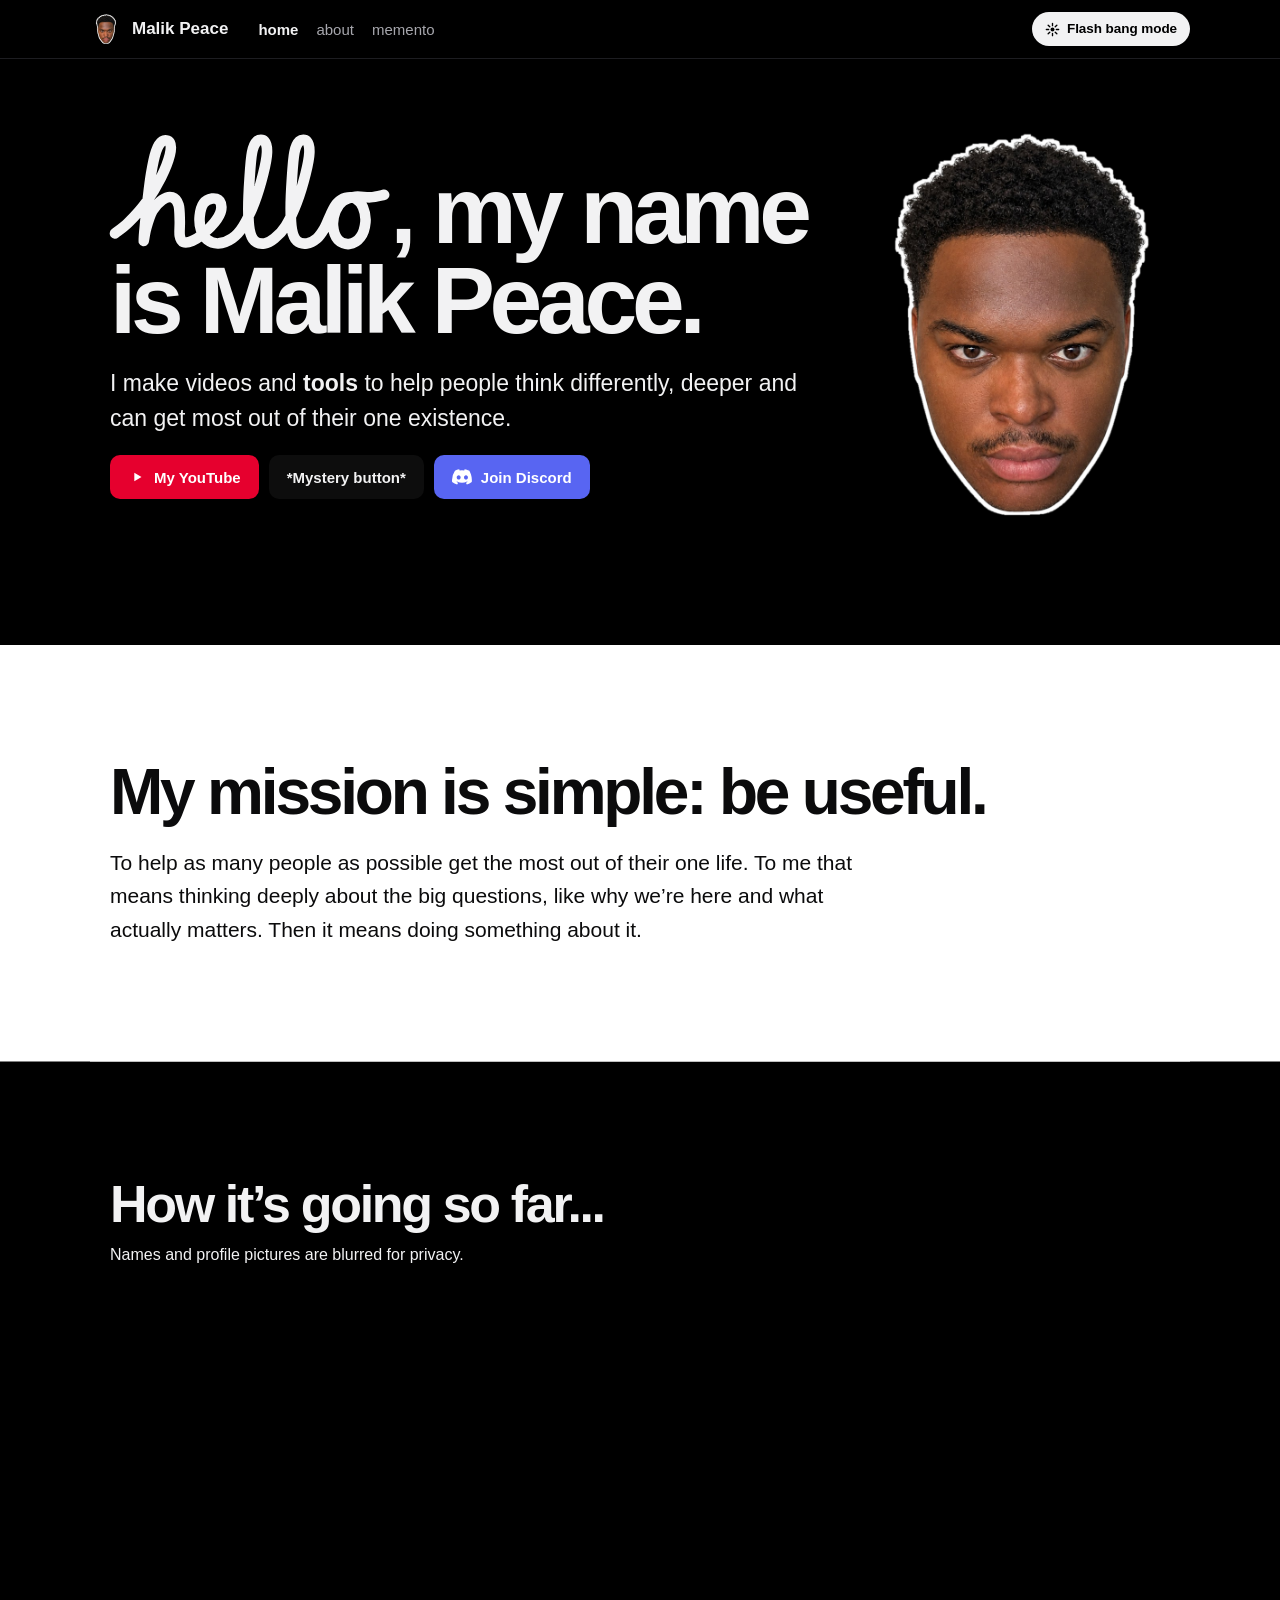
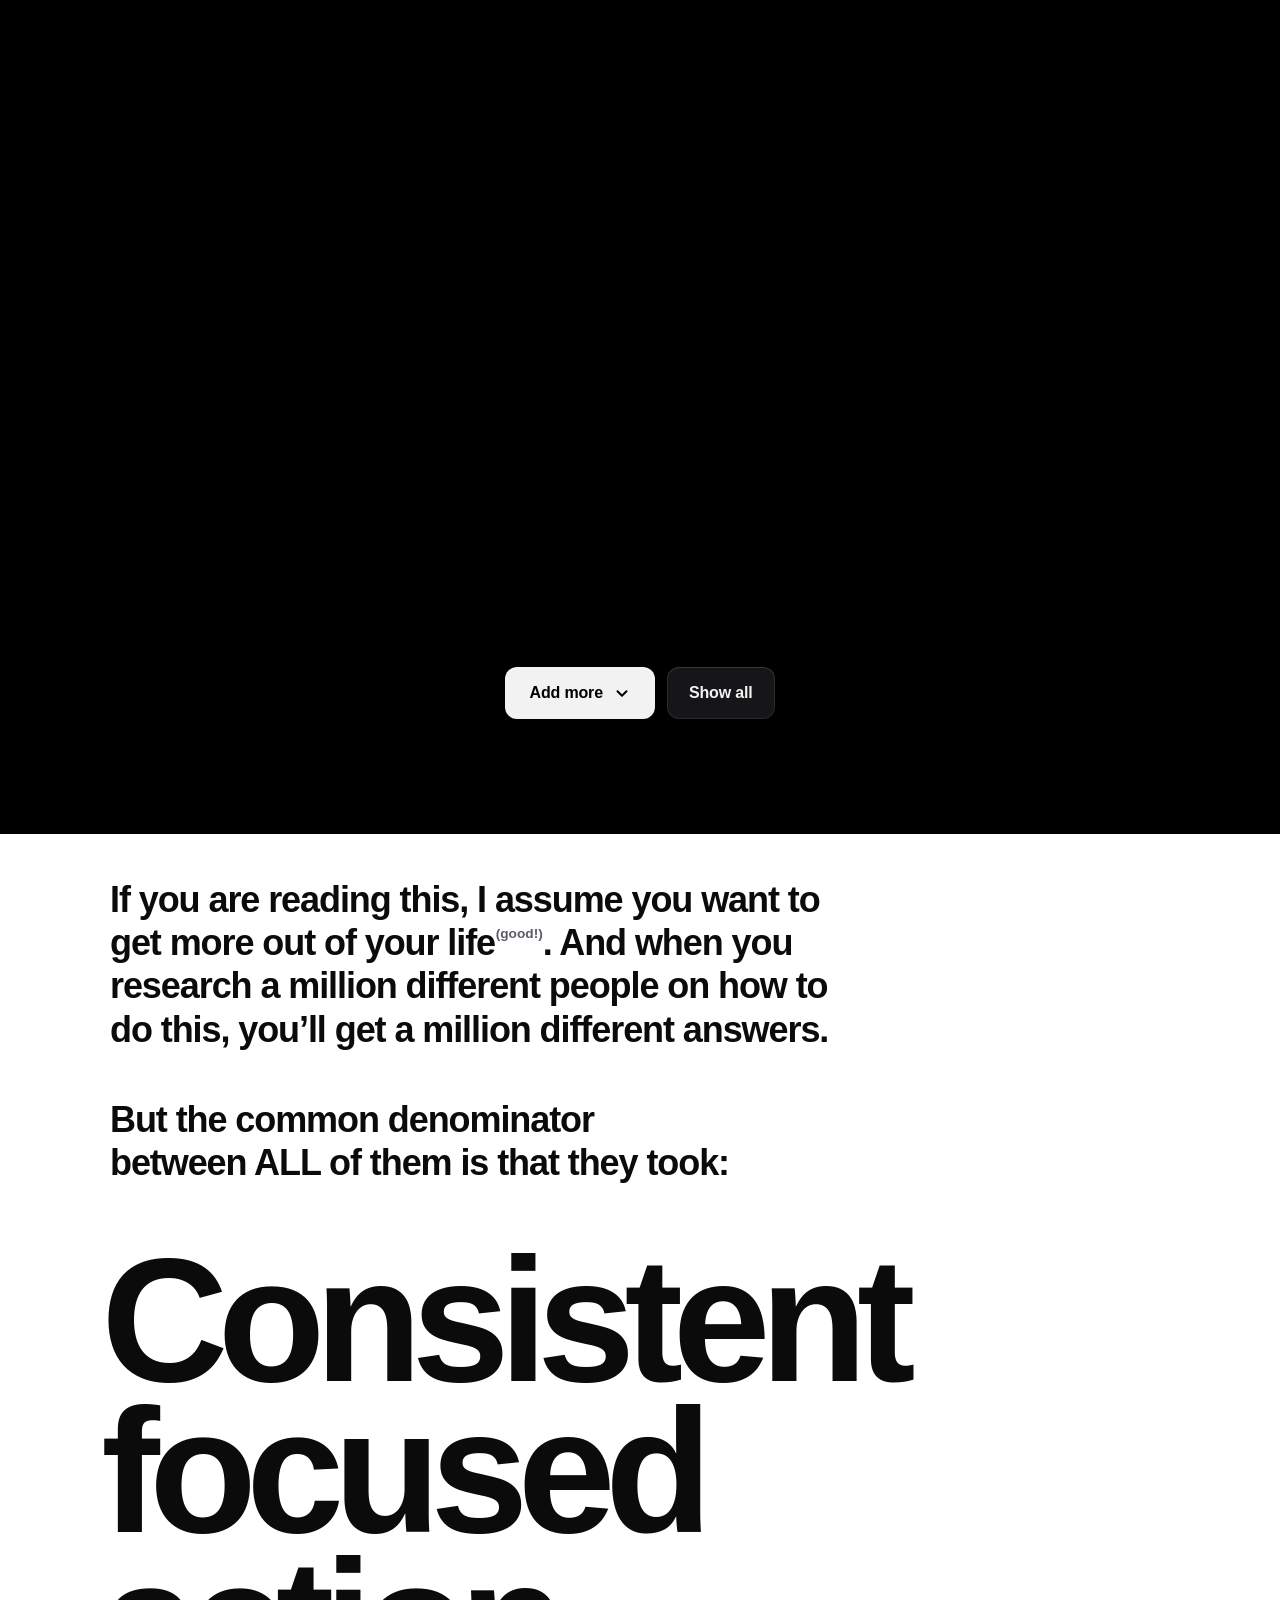
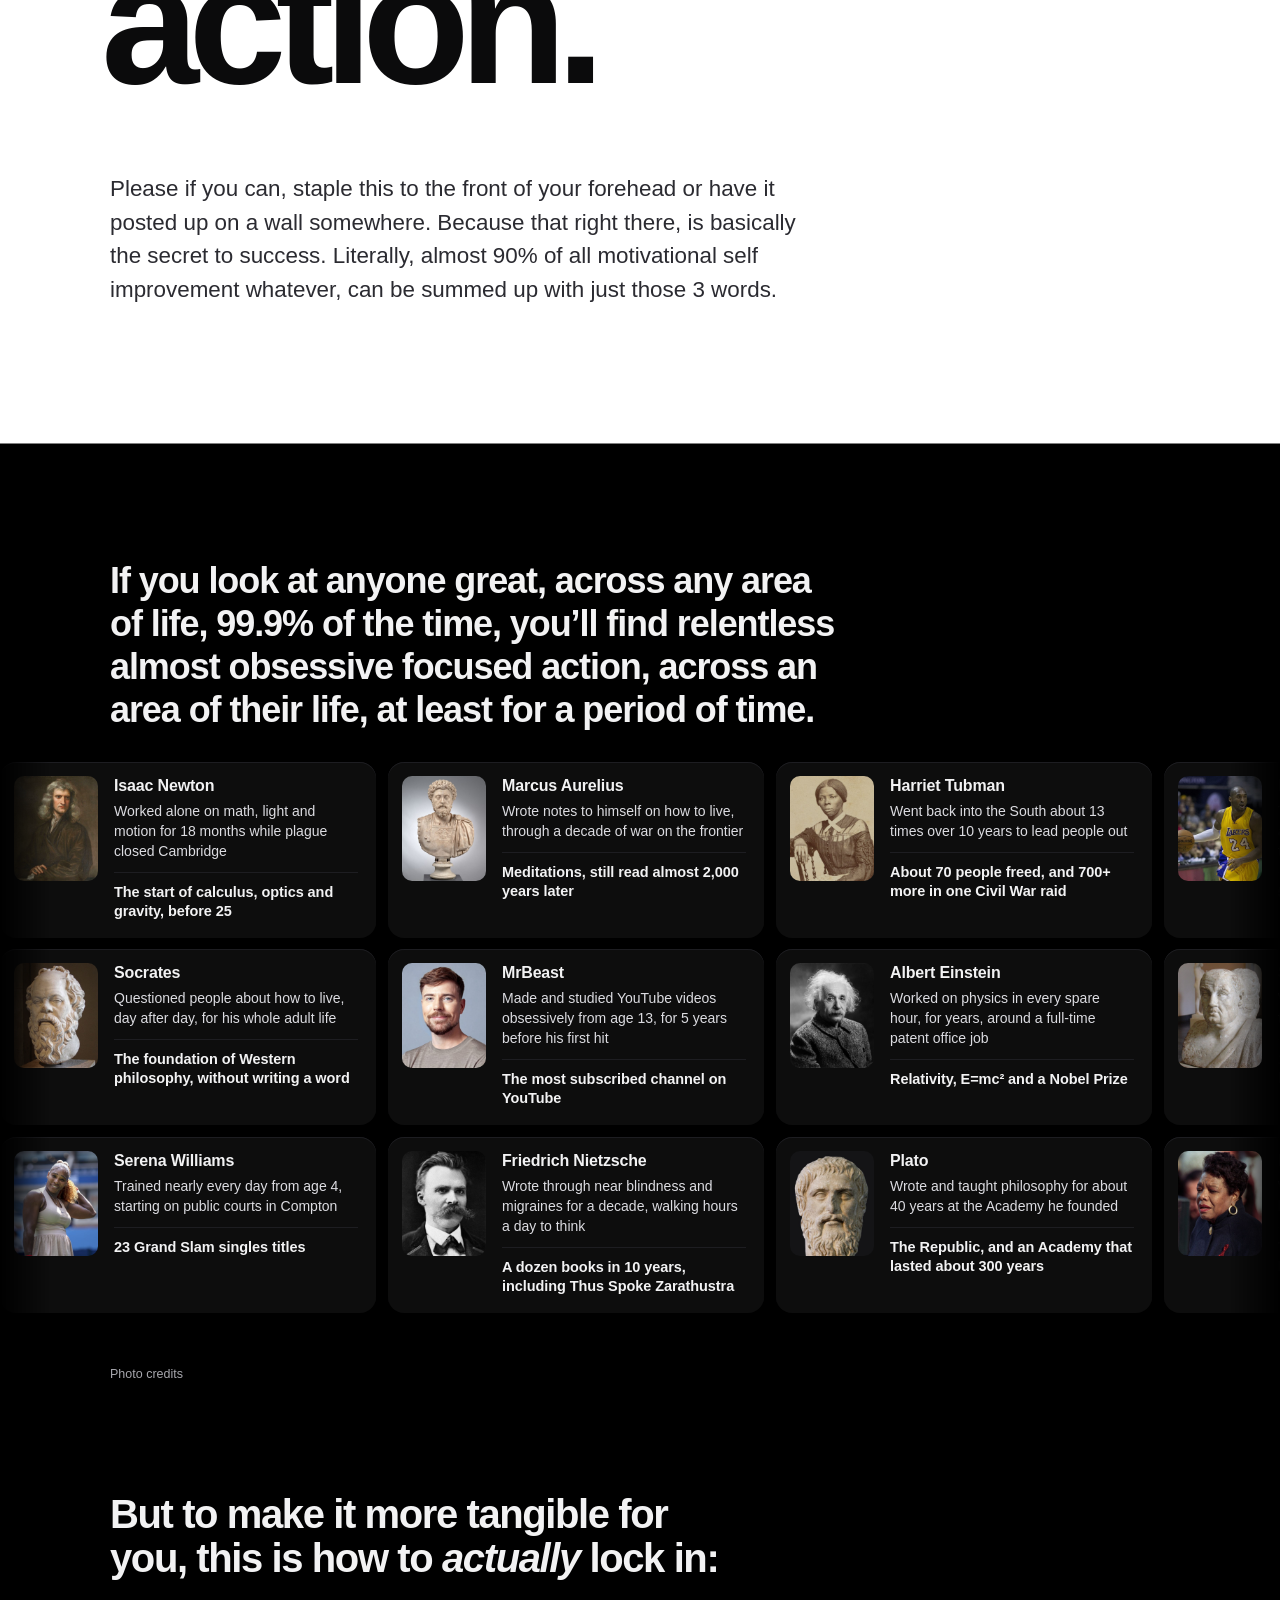
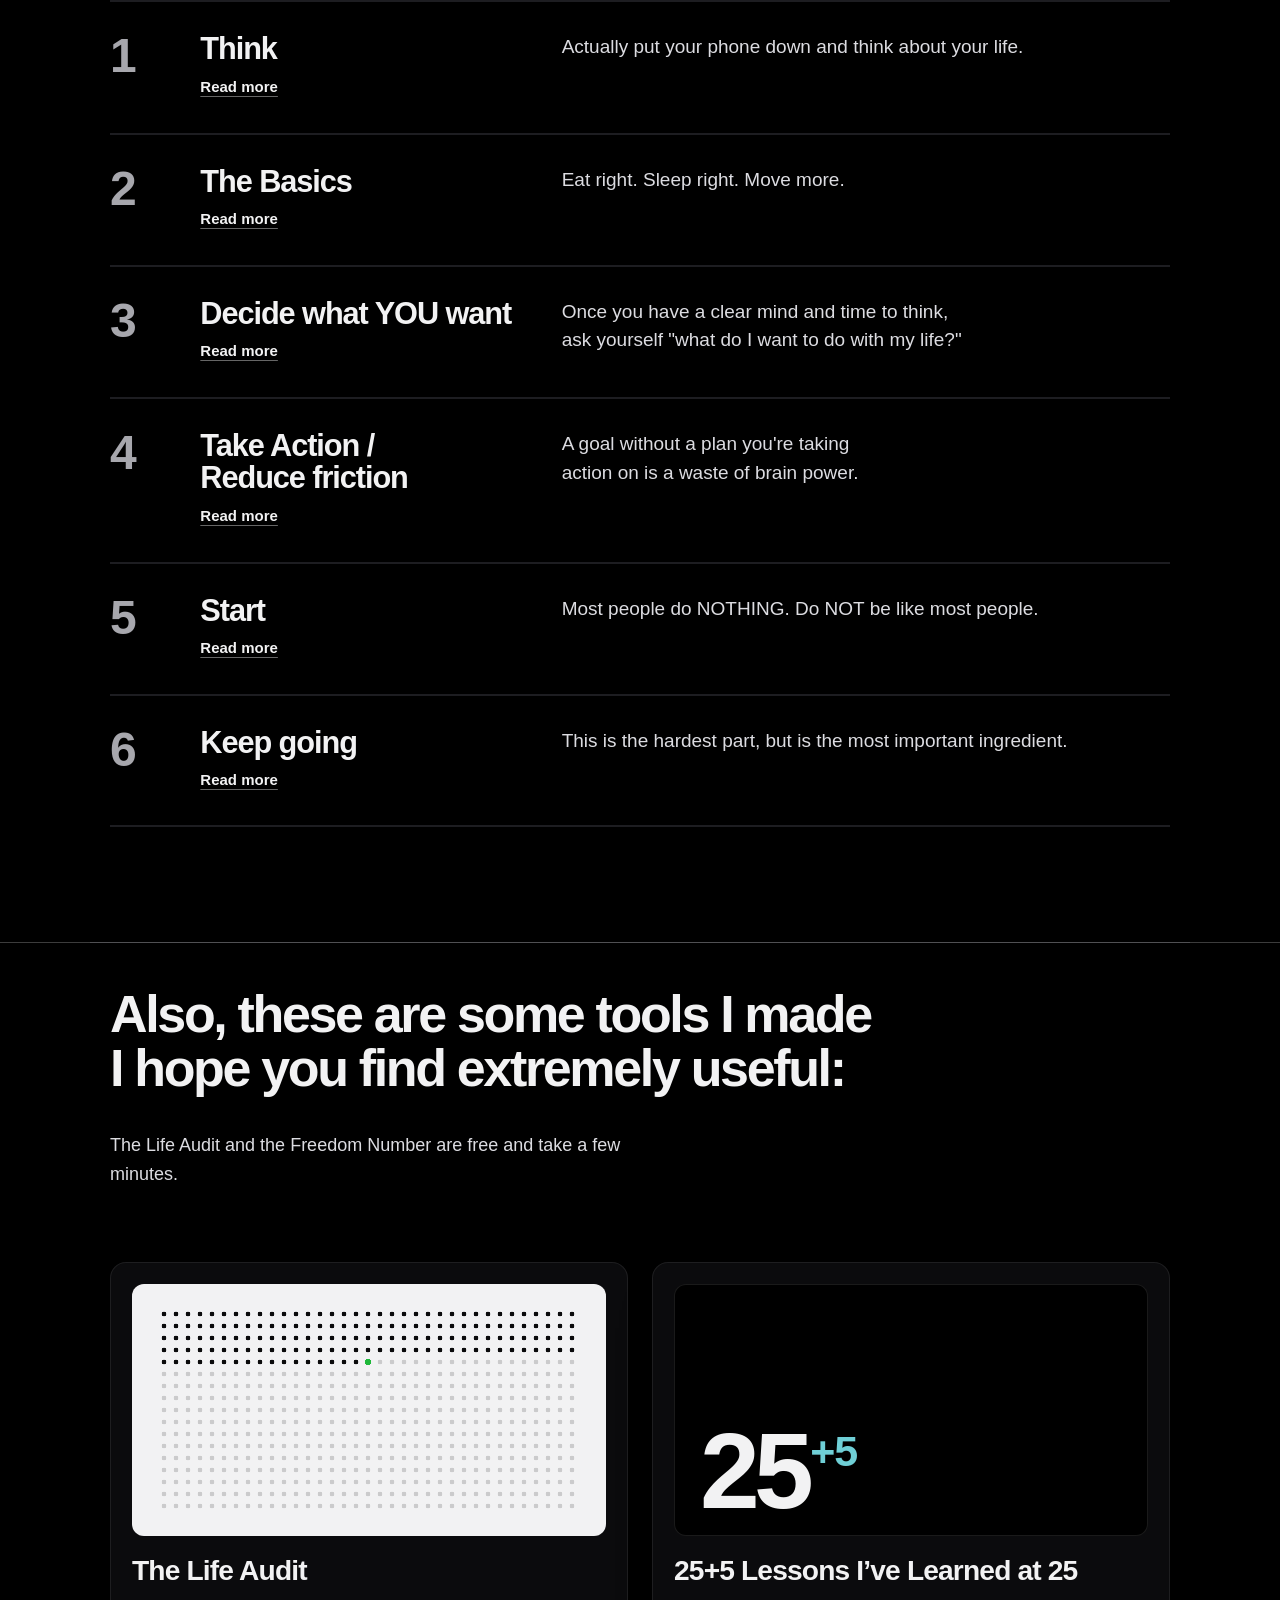
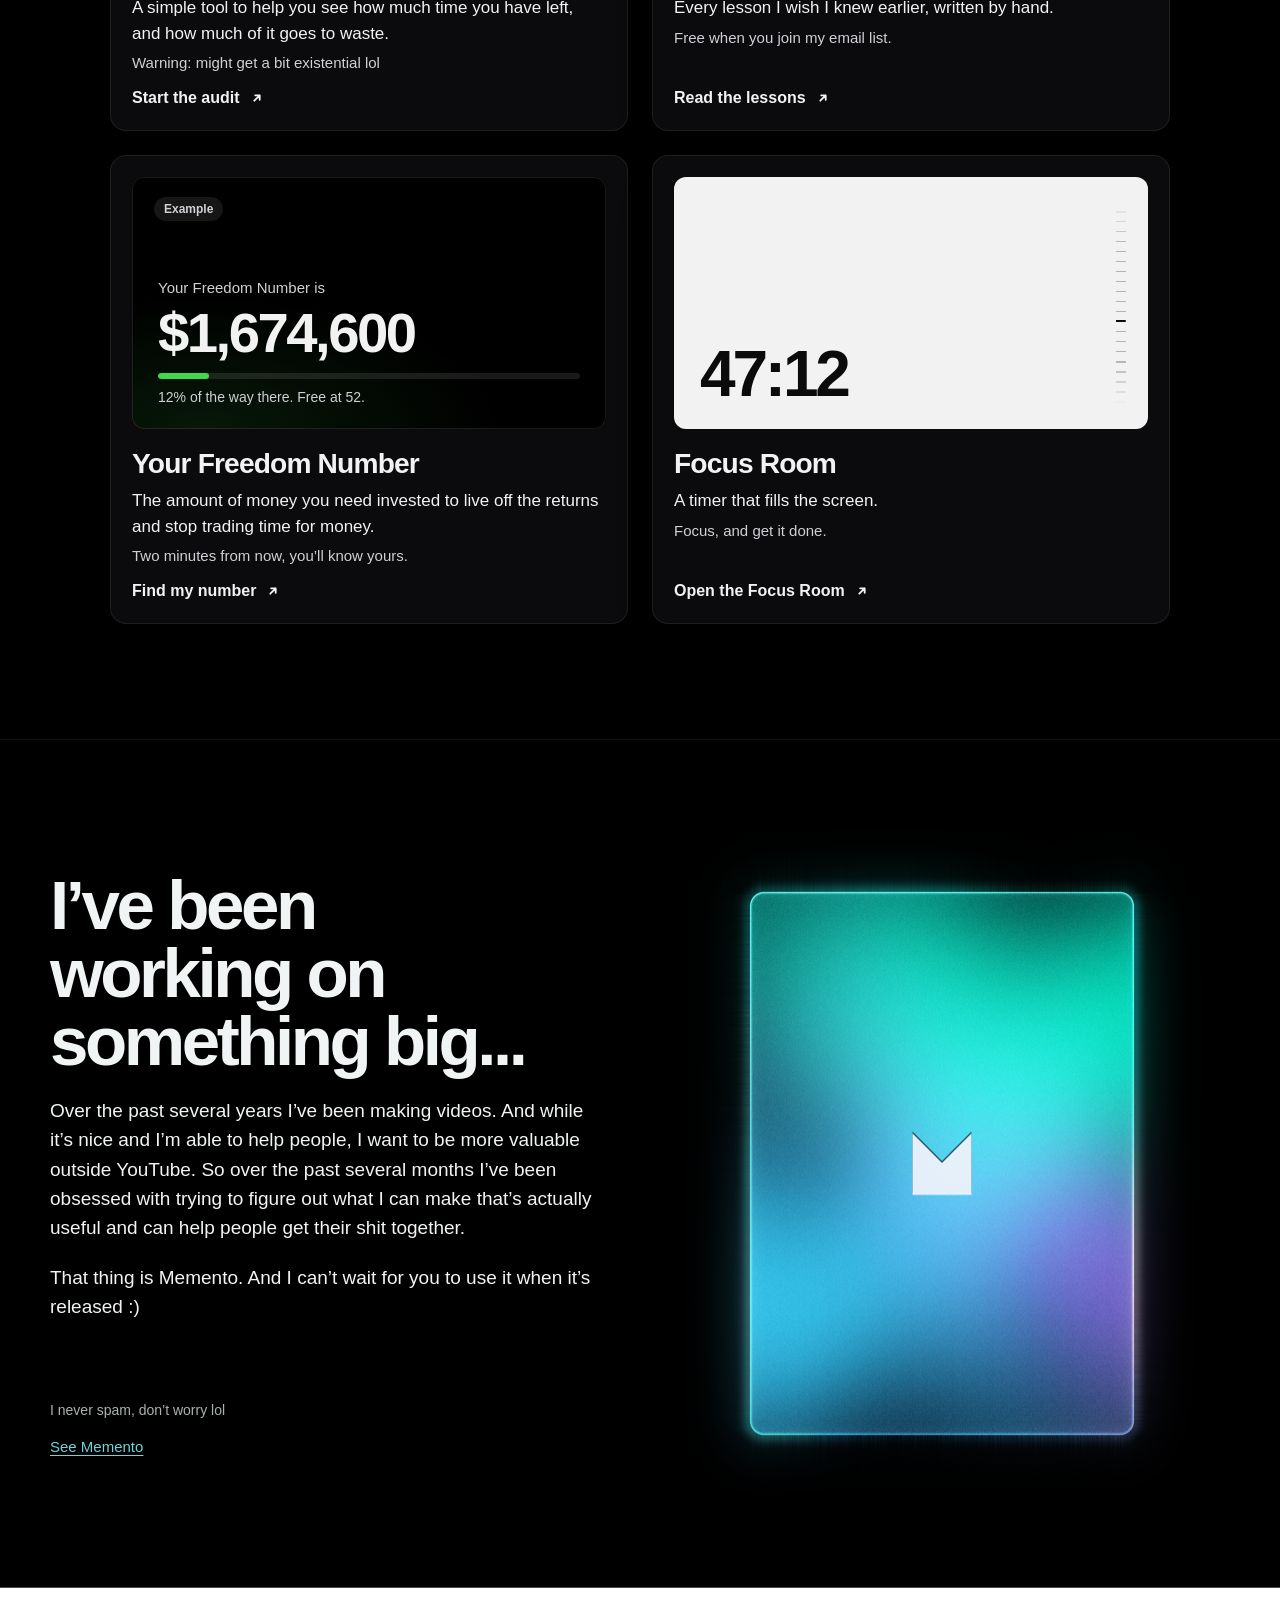
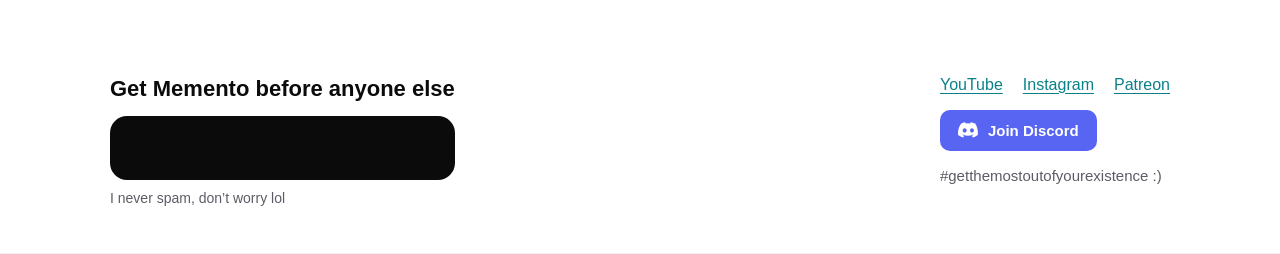
==== index.html @ 2df1d080 "25+5 card: flat black tile, a bigger 25 with the +5 as an exponent Co-Authored-By: Claude Opus 5.5 <" ====
<!doctype html>
<html lang="en" data-theme="dark">
<head>
<meta charset="utf-8">
<meta name="viewport" content="width=device-width, initial-scale=1, viewport-fit=cover">
<title>Malik Peace</title>
<meta name="description" content="I make videos and tools to help people think differently, deeper and can get most out of their one existence.">
<meta property="og:title" content="Malik Peace">
<meta property="og:description" content="I make videos and tools to help people think differently, deeper and can get most out of their one existence.">
<meta property="og:type" content="website">
<meta property="og:url" content="https://malikpeace.com/">
<meta property="og:image" content="https://malikpeace.com/assets/og.png">
<meta name="twitter:card" content="summary_large_image">
<meta name="theme-color" content="#000000">
<link rel="icon" href="assets/favicon.png" type="image/png">
<link rel="apple-touch-icon" href="assets/apple-touch-icon.png">
<script>try { if (localStorage.getItem('mp-theme') === 'light') document.documentElement.setAttribute('data-theme', 'light'); } catch (e) {}</script>
<link rel="preconnect" href="https://fonts.googleapis.com">
<link rel="stylesheet" href="https://fonts.googleapis.com/css2?family=Roboto:wght@400;500;700&display=swap">
<link rel="stylesheet" href="assets/site.css?v=27">
</head>
<body class="s1 s5 s7 page-home">
<div id="app"><header class="s1-top"><div class="bar"><a class="name" href="./"><img src="assets/face-sq-ol.png" alt="">Malik Peace</a><nav aria-label="Pages"><a href="./" aria-current="page">home</a><a href="about/">about</a><a href="https://mementoapp.co" target="_blank" rel="noopener">memento</a></nav><div class="mp-acts"><button type="button" class="mp-act fb" data-flashbang aria-pressed="false"><span class="lbl"><span class="lb-l"><svg viewBox="0 0 20 20" aria-hidden="true"><path d="M10 1.8v3.1M10 15.1v3.1M1.8 10h3.1M15.1 10h3.1M4.2 4.2l2.2 2.2M13.6 13.6l2.2 2.2M4.2 15.8l2.2-2.2M13.6 6.4l2.2-2.2" stroke="currentColor" stroke-width="1.8" stroke-linecap="round"/><circle cx="10" cy="10" r="2.6" fill="currentColor"/></svg>Flash bang mode</span><span class="lb-d"><svg viewBox="0 0 20 20" aria-hidden="true"><path d="M10 1.8v3.1M10 15.1v3.1M1.8 10h3.1M15.1 10h3.1M4.2 4.2l2.2 2.2M13.6 13.6l2.2 2.2M4.2 15.8l2.2-2.2M13.6 6.4l2.2-2.2" stroke="currentColor" stroke-width="1.8" stroke-linecap="round"/><circle cx="10" cy="10" r="2.6" fill="currentColor"/></svg>Dark mode</span></span></button></div></div></header><main><section class="wide s7-me"><div class="tx"><h1><span class="l hi-line"><button type="button" class="hi">Hello</button>, my</span> <span class="l" data-lc="">name is</span> <span class="l">Malik Peace.</span></h1><p class="lede">I make videos and <a href="https://mementoapp.co" target="_blank" rel="noopener">tools</a> to help people think differently, deeper and can get most out of their one existence.</p><div class="btns"><a class="btn yt" href="https://www.youtube.com/@malikpeace_" target="_blank" rel="noopener"><svg viewBox="0 0 20 20" aria-hidden="true"><path d="M7 5.2v9.6L15 10z" fill="currentColor"></path></svg>My YouTube</a><a class="btn ghost" href="https://mementoapp.co" target="_blank" rel="noopener"><span data-lc="">*Mystery button*</span></a><a class="btn dc" href="https://discord.gg/UNbPAUc3y4" target="_blank" rel="noopener"><svg viewBox="0 0 71 55" aria-hidden="true"><path fill="currentColor" d="M60.1 4.9A58.5 58.5 0 0 0 45.4.2a.2.2 0 0 0-.2.1 40.8 40.8 0 0 0-1.8 3.7 54 54 0 0 0-16.2 0A37.4 37.4 0 0 0 25.4.3a.2.2 0 0 0-.2-.1A58.4 58.4 0 0 0 10.5 5 59.5 59.5 0 0 0 .4 44.8a.3.3 0 0 0 .1.2 58.7 58.7 0 0 0 17.7 9 .2.2 0 0 0 .3-.1 42 42 0 0 0 3.6-5.9.2.2 0 0 0-.1-.3 38.7 38.7 0 0 1-5.5-2.6.2.2 0 0 1 0-.4l1.1-.9a.2.2 0 0 1 .2 0 41.9 41.9 0 0 0 35.6 0 .2.2 0 0 1 .2 0l1.1.9a.2.2 0 0 1 0 .4c-1.8 1-3.6 1.9-5.5 2.6a.2.2 0 0 0-.1.3 47.2 47.2 0 0 0 3.6 5.9.2.2 0 0 0 .3.1A58.5 58.5 0 0 0 70.1 45a.3.3 0 0 0 .1-.2c1.6-16.7-2.7-31.2-11.3-44.1zM23.7 36.7c-3.8 0-7-3.5-7-7.8s3.1-7.8 7-7.8 7.1 3.5 7 7.8c0 4.3-3.1 7.8-7 7.8zm25.9 0c-3.9 0-7-3.5-7-7.8s3-7.8 7-7.8 7 3.5 7 7.8-3.1 7.8-7 7.8z"></path></svg><span data-lc="">Join Discord</span></a></div></div><figure class="ph"><img src="assets/face-cut-ol.png" alt="Malik Peace"></figure></section><section class="wide s7-mission"><h2>My mission is simple: be useful.</h2><p>To help as many people as possible get the most out of their one life. To me that means thinking deeply about the big questions, like why we’re here and what actually matters. Then it means doing something about it.</p></section><section class="wide sec ysec"><div class="ytw-head"><h2>How it’s going so far...</h2><p>Names and profile pictures are blurred for privacy.</p></div><div class="ymarq" id="ymarq7" aria-label="Real YouTube comments"></div><div class="ybtns"><button type="button" class="ytbtn" id="ytallbtn" aria-expanded="false"><span class="lbl">Add more</span><svg class="chev" viewBox="0 0 20 20" aria-hidden="true"><path d="M5 8l5 5 5-5"></path></svg></button><button type="button" class="ytbtn" id="ywallbtn">Show all</button></div><div class="ywall" id="ywall" hidden=""></div></section><section class="wide sec s7-val" id="s7-value"><p class="bridge">If you are reading this, I assume you want to get more out of your life<sup class="good" data-lc="">(good!)</sup>. And when you research a million different people on how to do this, you’ll get a million different answers.</p><p class="bridge bridge2">But the common denominator between ALL of them is that they took:</p><p class="stmt" data-lc=""><span data-lc="">Consistent</span><span data-lc="">focused</span><span data-lc="">action.</span></p><p class="intro">Please if you can, staple this to the front of your forehead or have it posted up on a wall somewhere. Because that right there, is basically the secret to success. Literally, almost 90% of all motivational self improvement whatever, can be summed up with just those 3 words.</p><div class="steps7"><section class="great7" aria-label="Examples"><p class="great-h">If you look at anyone great, across any area of life, 99.9% of the time, you’ll find relentless almost obsessive focused action, across an area of their life, at least for a period of time.</p><div class="great-row" id="greatRow" aria-label="People"><ul class="row" style="--dur:153s"><li class="gp"><span class="gp-ph"><img src="assets/people/isaac-newton.jpg" alt="Isaac Newton" loading="lazy" width="480" height="600"></span><b class="gp-n">Isaac Newton</b><span class="gp-did">Worked alone on math, light and motion for 18 months while plague closed Cambridge</span><span class="gp-got">The start of calculus, optics and gravity, before 25</span></li><li class="gp"><span class="gp-ph"><img src="assets/people/marcus-aurelius.jpg" alt="Marcus Aurelius" loading="lazy" width="480" height="600"></span><b class="gp-n">Marcus Aurelius</b><span class="gp-did">Wrote notes to himself on how to live, through a decade of war on the frontier</span><span class="gp-got">Meditations, still read almost 2,000 years later</span></li><li class="gp"><span class="gp-ph"><img src="assets/people/harriet-tubman.jpg" alt="Harriet Tubman" loading="lazy" width="480" height="600"></span><b class="gp-n">Harriet Tubman</b><span class="gp-did">Went back into the South about 13 times over 10 years to lead people out</span><span class="gp-got">About 70 people freed, and 700+ more in one Civil War raid</span></li><li class="gp"><span class="gp-ph"><img src="assets/people/kobe-bryant.jpg" alt="Kobe Bryant" loading="lazy" width="480" height="600"></span><b class="gp-n">Kobe Bryant</b><span class="gp-did">Trained before sunrise, often from 4 a.m., through 20 seasons with one team</span><span class="gp-got">5 NBA titles and 18 All-Star games</span></li><li class="gp"><span class="gp-ph"><img src="assets/people/steve-jobs.jpg" alt="Steve Jobs" loading="lazy" width="480" height="600"></span><b class="gp-n">Steve Jobs</b><span class="gp-did">Obsessed over every detail of his products for 30+ years, even after Apple pushed him out</span><span class="gp-got">The Mac, the iPod, the iPhone and Pixar</span></li><li class="gp"><span class="gp-ph"><img src="assets/people/epictetus.jpg" alt="Epictetus" loading="lazy" width="480" height="600"></span><b class="gp-n">Epictetus</b><span class="gp-did">Born into slavery, then taught Stoic philosophy for decades at his own school</span><span class="gp-got">The Enchiridion, still read 1,900 years later</span></li><li class="gp"><span class="gp-ph"><img src="assets/people/lebron-james.jpg" alt="LeBron James" loading="lazy" width="480" height="600"></span><b class="gp-n">LeBron James</b><span class="gp-did">Trained and played at the top of the NBA, every season, for over 20 years</span><span class="gp-got">4 titles and the most points in NBA history</span></li><li class="gp"><span class="gp-ph"><img src="assets/people/aristotle.jpg" alt="Aristotle" loading="lazy" width="480" height="600"></span><b class="gp-n">Aristotle</b><span class="gp-did">Studied under Plato for 20 years from age 17, then taught for decades</span><span class="gp-got">The foundations of logic, biology and ethics</span></li><li class="gp"><span class="gp-ph"><img src="assets/people/david-goggins.jpg" alt="David Goggins" loading="lazy" width="480" height="600"></span><b class="gp-n">David Goggins</b><span class="gp-did">Trained for hours a day and lost 100+ pounds in under 3 months</span><span class="gp-got">Navy SEAL, ultramarathoner and pull-up record holder</span></li><li class="gp"><span class="gp-ph"><img src="assets/people/muhammad-ali.jpg" alt="Muhammad Ali" loading="lazy" width="480" height="600"></span><b class="gp-n">Muhammad Ali</b><span class="gp-did">Stood by his beliefs through 3+ years banned from boxing, then fought his way back</span><span class="gp-got">Heavyweight champion of the world, three times</span></li><li class="gp"><span class="gp-ph"><img src="assets/people/diogenes.jpg" alt="Diogenes" loading="lazy" width="480" height="600"></span><b class="gp-n">Diogenes</b><span class="gp-did">Lived his philosophy every day with almost nothing, sleeping in a clay jar</span><span class="gp-got">Cynicism, which helped shape Stoicism</span></li><li class="gp"><span class="gp-ph"><img src="assets/people/arthur-schopenhauer.jpg" alt="Arthur Schopenhauer" loading="lazy" width="480" height="600"></span><b class="gp-n">Arthur Schopenhauer</b><span class="gp-did">Kept refining one philosophy for 30+ years while almost nobody read it</span><span class="gp-got">Ideas that shaped Nietzsche, Wagner and Einstein</span></li><li class="gp"><span class="gp-ph"><img src="assets/people/cristiano-ronaldo.jpg" alt="Cristiano Ronaldo" loading="lazy" width="480" height="600"></span><b class="gp-n">Cristiano Ronaldo</b><span class="gp-did">Did extra training after practice, almost every day, for over 20 years</span><span class="gp-got">900+ goals and 5 Ballon d'Or awards</span></li><li class="gp"><span class="gp-ph"><img src="assets/people/galileo-galilei.jpg" alt="Galileo Galilei" loading="lazy" width="480" height="600"></span><b class="gp-n">Galileo Galilei</b><span class="gp-did">Built his own telescopes and studied the sky, night after night, for years</span><span class="gp-got">Jupiter's four largest moons, and the start of modern astronomy</span></li><li class="gp"><span class="gp-ph"><img src="assets/people/michel-de-montaigne.jpg" alt="Michel de Montaigne" loading="lazy" width="480" height="600"></span><b class="gp-n">Michel de Montaigne</b><span class="gp-did">Spent 20 years in his tower writing and rewriting one book</span><span class="gp-got">The Essays, which invented the essay</span></li><li class="gp"><span class="gp-ph"><img src="assets/people/william-shakespeare.jpg" alt="William Shakespeare" loading="lazy" width="480" height="600"></span><b class="gp-n">William Shakespeare</b><span class="gp-did">Wrote one or two plays a year for over 20 years</span><span class="gp-got">37 plays and 154 sonnets, still performed 400 years later</span></li><li class="gp"><span class="gp-ph"><img src="assets/people/carl-sagan.jpg" alt="Carl Sagan" loading="lazy" width="480" height="600"></span><b class="gp-n">Carl Sagan</b><span class="gp-did">Explained science to the public for decades, in books, on TV and on stage</span><span class="gp-got">Cosmos, watched by 500 million+ people</span></li><li class="gp" aria-hidden="true"><span class="gp-ph"><img src="assets/people/isaac-newton.jpg" alt="Isaac Newton" loading="lazy" width="480" height="600"></span><b class="gp-n">Isaac Newton</b><span class="gp-did">Worked alone on math, light and motion for 18 months while plague closed Cambridge</span><span class="gp-got">The start of calculus, optics and gravity, before 25</span></li><li class="gp" aria-hidden="true"><span class="gp-ph"><img src="assets/people/marcus-aurelius.jpg" alt="Marcus Aurelius" loading="lazy" width="480" height="600"></span><b class="gp-n">Marcus Aurelius</b><span class="gp-did">Wrote notes to himself on how to live, through a decade of war on the frontier</span><span class="gp-got">Meditations, still read almost 2,000 years later</span></li><li class="gp" aria-hidden="true"><span class="gp-ph"><img src="assets/people/harriet-tubman.jpg" alt="Harriet Tubman" loading="lazy" width="480" height="600"></span><b class="gp-n">Harriet Tubman</b><span class="gp-did">Went back into the South about 13 times over 10 years to lead people out</span><span class="gp-got">About 70 people freed, and 700+ more in one Civil War raid</span></li><li class="gp" aria-hidden="true"><span class="gp-ph"><img src="assets/people/kobe-bryant.jpg" alt="Kobe Bryant" loading="lazy" width="480" height="600"></span><b class="gp-n">Kobe Bryant</b><span class="gp-did">Trained before sunrise, often from 4 a.m., through 20 seasons with one team</span><span class="gp-got">5 NBA titles and 18 All-Star games</span></li><li class="gp" aria-hidden="true"><span class="gp-ph"><img src="assets/people/steve-jobs.jpg" alt="Steve Jobs" loading="lazy" width="480" height="600"></span><b class="gp-n">Steve Jobs</b><span class="gp-did">Obsessed over every detail of his products for 30+ years, even after Apple pushed him out</span><span class="gp-got">The Mac, the iPod, the iPhone and Pixar</span></li><li class="gp" aria-hidden="true"><span class="gp-ph"><img src="assets/people/epictetus.jpg" alt="Epictetus" loading="lazy" width="480" height="600"></span><b class="gp-n">Epictetus</b><span class="gp-did">Born into slavery, then taught Stoic philosophy for decades at his own school</span><span class="gp-got">The Enchiridion, still read 1,900 years later</span></li><li class="gp" aria-hidden="true"><span class="gp-ph"><img src="assets/people/lebron-james.jpg" alt="LeBron James" loading="lazy" width="480" height="600"></span><b class="gp-n">LeBron James</b><span class="gp-did">Trained and played at the top of the NBA, every season, for over 20 years</span><span class="gp-got">4 titles and the most points in NBA history</span></li><li class="gp" aria-hidden="true"><span class="gp-ph"><img src="assets/people/aristotle.jpg" alt="Aristotle" loading="lazy" width="480" height="600"></span><b class="gp-n">Aristotle</b><span class="gp-did">Studied under Plato for 20 years from age 17, then taught for decades</span><span class="gp-got">The foundations of logic, biology and ethics</span></li><li class="gp" aria-hidden="true"><span class="gp-ph"><img src="assets/people/david-goggins.jpg" alt="David Goggins" loading="lazy" width="480" height="600"></span><b class="gp-n">David Goggins</b><span class="gp-did">Trained for hours a day and lost 100+ pounds in under 3 months</span><span class="gp-got">Navy SEAL, ultramarathoner and pull-up record holder</span></li><li class="gp" aria-hidden="true"><span class="gp-ph"><img src="assets/people/muhammad-ali.jpg" alt="Muhammad Ali" loading="lazy" width="480" height="600"></span><b class="gp-n">Muhammad Ali</b><span class="gp-did">Stood by his beliefs through 3+ years banned from boxing, then fought his way back</span><span class="gp-got">Heavyweight champion of the world, three times</span></li><li class="gp" aria-hidden="true"><span class="gp-ph"><img src="assets/people/diogenes.jpg" alt="Diogenes" loading="lazy" width="480" height="600"></span><b class="gp-n">Diogenes</b><span class="gp-did">Lived his philosophy every day with almost nothing, sleeping in a clay jar</span><span class="gp-got">Cynicism, which helped shape Stoicism</span></li><li class="gp" aria-hidden="true"><span class="gp-ph"><img src="assets/people/arthur-schopenhauer.jpg" alt="Arthur Schopenhauer" loading="lazy" width="480" height="600"></span><b class="gp-n">Arthur Schopenhauer</b><span class="gp-did">Kept refining one philosophy for 30+ years while almost nobody read it</span><span class="gp-got">Ideas that shaped Nietzsche, Wagner and Einstein</span></li><li class="gp" aria-hidden="true"><span class="gp-ph"><img src="assets/people/cristiano-ronaldo.jpg" alt="Cristiano Ronaldo" loading="lazy" width="480" height="600"></span><b class="gp-n">Cristiano Ronaldo</b><span class="gp-did">Did extra training after practice, almost every day, for over 20 years</span><span class="gp-got">900+ goals and 5 Ballon d'Or awards</span></li><li class="gp" aria-hidden="true"><span class="gp-ph"><img src="assets/people/galileo-galilei.jpg" alt="Galileo Galilei" loading="lazy" width="480" height="600"></span><b class="gp-n">Galileo Galilei</b><span class="gp-did">Built his own telescopes and studied the sky, night after night, for years</span><span class="gp-got">Jupiter's four largest moons, and the start of modern astronomy</span></li><li class="gp" aria-hidden="true"><span class="gp-ph"><img src="assets/people/michel-de-montaigne.jpg" alt="Michel de Montaigne" loading="lazy" width="480" height="600"></span><b class="gp-n">Michel de Montaigne</b><span class="gp-did">Spent 20 years in his tower writing and rewriting one book</span><span class="gp-got">The Essays, which invented the essay</span></li><li class="gp" aria-hidden="true"><span class="gp-ph"><img src="assets/people/william-shakespeare.jpg" alt="William Shakespeare" loading="lazy" width="480" height="600"></span><b class="gp-n">William Shakespeare</b><span class="gp-did">Wrote one or two plays a year for over 20 years</span><span class="gp-got">37 plays and 154 sonnets, still performed 400 years later</span></li><li class="gp" aria-hidden="true"><span class="gp-ph"><img src="assets/people/carl-sagan.jpg" alt="Carl Sagan" loading="lazy" width="480" height="600"></span><b class="gp-n">Carl Sagan</b><span class="gp-did">Explained science to the public for decades, in books, on TV and on stage</span><span class="gp-got">Cosmos, watched by 500 million+ people</span></li></ul><ul class="row rev" style="--dur:178s"><li class="gp"><span class="gp-ph"><img src="assets/people/socrates.jpg" alt="Socrates" loading="lazy" width="480" height="600"></span><b class="gp-n">Socrates</b><span class="gp-did">Questioned people about how to live, day after day, for his whole adult life</span><span class="gp-got">The foundation of Western philosophy, without writing a word</span></li><li class="gp"><span class="gp-ph"><img src="assets/people/mrbeast.jpg" alt="MrBeast" loading="lazy" width="480" height="600"></span><b class="gp-n">MrBeast</b><span class="gp-did">Made and studied YouTube videos obsessively from age 13, for 5 years before his first hit</span><span class="gp-got">The most subscribed channel on YouTube</span></li><li class="gp"><span class="gp-ph"><img src="assets/people/albert-einstein.jpg" alt="Albert Einstein" loading="lazy" width="480" height="600"></span><b class="gp-n">Albert Einstein</b><span class="gp-did">Worked on physics in every spare hour, for years, around a full-time patent office job</span><span class="gp-got">Relativity, E=mc² and a Nobel Prize</span></li><li class="gp"><span class="gp-ph"><img src="assets/people/seneca-the-younger.jpg" alt="Seneca" loading="lazy" width="480" height="600"></span><b class="gp-n">Seneca</b><span class="gp-did">Wrote letter after letter on how to live, through the last years of his life</span><span class="gp-got">124 letters still read 2,000 years later</span></li><li class="gp"><span class="gp-ph"><img src="assets/people/albert-camus.jpg" alt="Albert Camus" loading="lazy" width="480" height="600"></span><b class="gp-n">Albert Camus</b><span class="gp-did">Wrote nearly every day through tuberculosis and a world war</span><span class="gp-got">The Stranger, The Plague and a Nobel Prize at 44</span></li><li class="gp"><span class="gp-ph"><img src="assets/people/leonardo-da-vinci.jpg" alt="Leonardo da Vinci" loading="lazy" width="480" height="600"></span><b class="gp-n">Leonardo da Vinci</b><span class="gp-did">Reworked one portrait for over 10 years, while filling thousands of notebook pages</span><span class="gp-got">The Mona Lisa, the most famous painting in the world</span></li><li class="gp"><span class="gp-ph"><img src="assets/people/viktor-frankl.jpg" alt="Viktor Frankl" loading="lazy" width="480" height="600"></span><b class="gp-n">Viktor Frankl</b><span class="gp-did">Kept rebuilding his life's work on scraps of paper, through 3 years in Nazi camps</span><span class="gp-got">Man's Search for Meaning, read by millions</span></li><li class="gp"><span class="gp-ph"><img src="assets/people/charles-darwin.jpg" alt="Charles Darwin" loading="lazy" width="480" height="600"></span><b class="gp-n">Charles Darwin</b><span class="gp-did">Studied nature for 20+ years before publishing, 8 of them on barnacles alone</span><span class="gp-got">On the Origin of Species, and the theory of evolution</span></li><li class="gp"><span class="gp-ph"><img src="assets/people/j-k-rowling.jpg" alt="J.K. Rowling" loading="lazy" width="480" height="600"></span><b class="gp-n">J.K. Rowling</b><span class="gp-did">Wrote the first Harry Potter for about 5 years, then took 12 rejections</span><span class="gp-got">500 million+ Harry Potter books sold</span></li><li class="gp"><span class="gp-ph"><img src="assets/people/simone-de-beauvoir.jpg" alt="Simone de Beauvoir" loading="lazy" width="480" height="600"></span><b class="gp-n">Simone de Beauvoir</b><span class="gp-did">Wrote almost every day, mornings and afternoons, for decades</span><span class="gp-got">The Second Sex, which reshaped feminism</span></li><li class="gp"><span class="gp-ph"><img src="assets/people/jeff-bezos.jpg" alt="Jeff Bezos" loading="lazy" width="480" height="600"></span><b class="gp-n">Jeff Bezos</b><span class="gp-did">Put almost everything back into Amazon for 9 years before its first full year of profit</span><span class="gp-got">One of the biggest companies on Earth</span></li><li class="gp"><span class="gp-ph"><img src="assets/people/christopher-nolan.jpg" alt="Christopher Nolan" loading="lazy" width="480" height="600"></span><b class="gp-n">Christopher Nolan</b><span class="gp-did">Shot his first film on weekends for a year on £3,000, then kept making films for 25 years</span><span class="gp-got">Inception, Interstellar, Oppenheimer and an Oscar</span></li><li class="gp"><span class="gp-ph"><img src="assets/people/baruch-spinoza.jpg" alt="Baruch Spinoza" loading="lazy" width="480" height="600"></span><b class="gp-n">Baruch Spinoza</b><span class="gp-did">Wrote one book for 14 years, while grinding lenses to pay his way</span><span class="gp-got">The Ethics, still studied 350 years later</span></li><li class="gp"><span class="gp-ph"><img src="assets/people/fyodor-dostoevsky.jpg" alt="Fyodor Dostoevsky" loading="lazy" width="480" height="600"></span><b class="gp-n">Fyodor Dostoevsky</b><span class="gp-did">Kept writing for 30+ years, through debt, deadlines and 4 years in a Siberian prison camp</span><span class="gp-got">Crime and Punishment and The Brothers Karamazov</span></li><li class="gp"><span class="gp-ph"><img src="assets/people/abraham-lincoln.jpg" alt="Abraham Lincoln" loading="lazy" width="480" height="600"></span><b class="gp-n">Abraham Lincoln</b><span class="gp-did">Kept running for office for 28 years, through two lost Senate races</span><span class="gp-got">President, the Union saved and slavery ended</span></li><li class="gp"><span class="gp-ph"><img src="assets/people/nelson-mandela.jpg" alt="Nelson Mandela" loading="lazy" width="480" height="600"></span><b class="gp-n">Nelson Mandela</b><span class="gp-did">Never gave up the fight against apartheid, through 27 years in prison</span><span class="gp-got">The end of apartheid, and South Africa's first Black president</span></li><li class="gp"><span class="gp-ph"><img src="assets/people/neil-armstrong.jpg" alt="Neil Armstrong" loading="lazy" width="480" height="600"></span><b class="gp-n">Neil Armstrong</b><span class="gp-did">Flew experimental planes and spacecraft for 14 years, 200+ kinds of aircraft</span><span class="gp-got">The first steps on the Moon, in 1969</span></li><li class="gp" aria-hidden="true"><span class="gp-ph"><img src="assets/people/socrates.jpg" alt="Socrates" loading="lazy" width="480" height="600"></span><b class="gp-n">Socrates</b><span class="gp-did">Questioned people about how to live, day after day, for his whole adult life</span><span class="gp-got">The foundation of Western philosophy, without writing a word</span></li><li class="gp" aria-hidden="true"><span class="gp-ph"><img src="assets/people/mrbeast.jpg" alt="MrBeast" loading="lazy" width="480" height="600"></span><b class="gp-n">MrBeast</b><span class="gp-did">Made and studied YouTube videos obsessively from age 13, for 5 years before his first hit</span><span class="gp-got">The most subscribed channel on YouTube</span></li><li class="gp" aria-hidden="true"><span class="gp-ph"><img src="assets/people/albert-einstein.jpg" alt="Albert Einstein" loading="lazy" width="480" height="600"></span><b class="gp-n">Albert Einstein</b><span class="gp-did">Worked on physics in every spare hour, for years, around a full-time patent office job</span><span class="gp-got">Relativity, E=mc² and a Nobel Prize</span></li><li class="gp" aria-hidden="true"><span class="gp-ph"><img src="assets/people/seneca-the-younger.jpg" alt="Seneca" loading="lazy" width="480" height="600"></span><b class="gp-n">Seneca</b><span class="gp-did">Wrote letter after letter on how to live, through the last years of his life</span><span class="gp-got">124 letters still read 2,000 years later</span></li><li class="gp" aria-hidden="true"><span class="gp-ph"><img src="assets/people/albert-camus.jpg" alt="Albert Camus" loading="lazy" width="480" height="600"></span><b class="gp-n">Albert Camus</b><span class="gp-did">Wrote nearly every day through tuberculosis and a world war</span><span class="gp-got">The Stranger, The Plague and a Nobel Prize at 44</span></li><li class="gp" aria-hidden="true"><span class="gp-ph"><img src="assets/people/leonardo-da-vinci.jpg" alt="Leonardo da Vinci" loading="lazy" width="480" height="600"></span><b class="gp-n">Leonardo da Vinci</b><span class="gp-did">Reworked one portrait for over 10 years, while filling thousands of notebook pages</span><span class="gp-got">The Mona Lisa, the most famous painting in the world</span></li><li class="gp" aria-hidden="true"><span class="gp-ph"><img src="assets/people/viktor-frankl.jpg" alt="Viktor Frankl" loading="lazy" width="480" height="600"></span><b class="gp-n">Viktor Frankl</b><span class="gp-did">Kept rebuilding his life's work on scraps of paper, through 3 years in Nazi camps</span><span class="gp-got">Man's Search for Meaning, read by millions</span></li><li class="gp" aria-hidden="true"><span class="gp-ph"><img src="assets/people/charles-darwin.jpg" alt="Charles Darwin" loading="lazy" width="480" height="600"></span><b class="gp-n">Charles Darwin</b><span class="gp-did">Studied nature for 20+ years before publishing, 8 of them on barnacles alone</span><span class="gp-got">On the Origin of Species, and the theory of evolution</span></li><li class="gp" aria-hidden="true"><span class="gp-ph"><img src="assets/people/j-k-rowling.jpg" alt="J.K. Rowling" loading="lazy" width="480" height="600"></span><b class="gp-n">J.K. Rowling</b><span class="gp-did">Wrote the first Harry Potter for about 5 years, then took 12 rejections</span><span class="gp-got">500 million+ Harry Potter books sold</span></li><li class="gp" aria-hidden="true"><span class="gp-ph"><img src="assets/people/simone-de-beauvoir.jpg" alt="Simone de Beauvoir" loading="lazy" width="480" height="600"></span><b class="gp-n">Simone de Beauvoir</b><span class="gp-did">Wrote almost every day, mornings and afternoons, for decades</span><span class="gp-got">The Second Sex, which reshaped feminism</span></li><li class="gp" aria-hidden="true"><span class="gp-ph"><img src="assets/people/jeff-bezos.jpg" alt="Jeff Bezos" loading="lazy" width="480" height="600"></span><b class="gp-n">Jeff Bezos</b><span class="gp-did">Put almost everything back into Amazon for 9 years before its first full year of profit</span><span class="gp-got">One of the biggest companies on Earth</span></li><li class="gp" aria-hidden="true"><span class="gp-ph"><img src="assets/people/christopher-nolan.jpg" alt="Christopher Nolan" loading="lazy" width="480" height="600"></span><b class="gp-n">Christopher Nolan</b><span class="gp-did">Shot his first film on weekends for a year on £3,000, then kept making films for 25 years</span><span class="gp-got">Inception, Interstellar, Oppenheimer and an Oscar</span></li><li class="gp" aria-hidden="true"><span class="gp-ph"><img src="assets/people/baruch-spinoza.jpg" alt="Baruch Spinoza" loading="lazy" width="480" height="600"></span><b class="gp-n">Baruch Spinoza</b><span class="gp-did">Wrote one book for 14 years, while grinding lenses to pay his way</span><span class="gp-got">The Ethics, still studied 350 years later</span></li><li class="gp" aria-hidden="true"><span class="gp-ph"><img src="assets/people/fyodor-dostoevsky.jpg" alt="Fyodor Dostoevsky" loading="lazy" width="480" height="600"></span><b class="gp-n">Fyodor Dostoevsky</b><span class="gp-did">Kept writing for 30+ years, through debt, deadlines and 4 years in a Siberian prison camp</span><span class="gp-got">Crime and Punishment and The Brothers Karamazov</span></li><li class="gp" aria-hidden="true"><span class="gp-ph"><img src="assets/people/abraham-lincoln.jpg" alt="Abraham Lincoln" loading="lazy" width="480" height="600"></span><b class="gp-n">Abraham Lincoln</b><span class="gp-did">Kept running for office for 28 years, through two lost Senate races</span><span class="gp-got">President, the Union saved and slavery ended</span></li><li class="gp" aria-hidden="true"><span class="gp-ph"><img src="assets/people/nelson-mandela.jpg" alt="Nelson Mandela" loading="lazy" width="480" height="600"></span><b class="gp-n">Nelson Mandela</b><span class="gp-did">Never gave up the fight against apartheid, through 27 years in prison</span><span class="gp-got">The end of apartheid, and South Africa's first Black president</span></li><li class="gp" aria-hidden="true"><span class="gp-ph"><img src="assets/people/neil-armstrong.jpg" alt="Neil Armstrong" loading="lazy" width="480" height="600"></span><b class="gp-n">Neil Armstrong</b><span class="gp-did">Flew experimental planes and spacecraft for 14 years, 200+ kinds of aircraft</span><span class="gp-got">The first steps on the Moon, in 1969</span></li></ul><ul class="row" style="--dur:136s"><li class="gp"><span class="gp-ph"><img src="assets/people/serena-williams.jpg" alt="Serena Williams" loading="lazy" width="480" height="600"></span><b class="gp-n">Serena Williams</b><span class="gp-did">Trained nearly every day from age 4, starting on public courts in Compton</span><span class="gp-got">23 Grand Slam singles titles</span></li><li class="gp"><span class="gp-ph"><img src="assets/people/friedrich-nietzsche.jpg" alt="Friedrich Nietzsche" loading="lazy" width="480" height="600"></span><b class="gp-n">Friedrich Nietzsche</b><span class="gp-did">Wrote through near blindness and migraines for a decade, walking hours a day to think</span><span class="gp-got">A dozen books in 10 years, including Thus Spoke Zarathustra</span></li><li class="gp"><span class="gp-ph"><img src="assets/people/plato.jpg" alt="Plato" loading="lazy" width="480" height="600"></span><b class="gp-n">Plato</b><span class="gp-did">Wrote and taught philosophy for about 40 years at the Academy he founded</span><span class="gp-got">The Republic, and an Academy that lasted about 300 years</span></li><li class="gp"><span class="gp-ph"><img src="assets/people/maya-angelou.jpg" alt="Maya Angelou" loading="lazy" width="480" height="600"></span><b class="gp-n">Maya Angelou</b><span class="gp-did">Wrote every morning for decades, in a hotel room she rented just to write</span><span class="gp-got">7 autobiographies, poetry and the Presidential Medal of Freedom</span></li><li class="gp"><span class="gp-ph"><img src="assets/people/simone-biles.jpg" alt="Simone Biles" loading="lazy" width="480" height="600"></span><b class="gp-n">Simone Biles</b><span class="gp-did">Trained in the gym nearly every day for 20+ years, since age 6</span><span class="gp-got">30 World medals and 11 Olympic medals</span></li><li class="gp"><span class="gp-ph"><img src="assets/people/jean-paul-sartre.jpg" alt="Jean-Paul Sartre" loading="lazy" width="480" height="600"></span><b class="gp-n">Jean-Paul Sartre</b><span class="gp-did">Wrote every morning and every evening, almost every day, for decades</span><span class="gp-got">Being and Nothingness, and a Nobel Prize he turned down</span></li><li class="gp"><span class="gp-ph"><img src="assets/people/marie-curie.jpg" alt="Marie Curie" loading="lazy" width="480" height="600"></span><b class="gp-n">Marie Curie</b><span class="gp-did">Stirred tons of ore by hand in a leaky shed for about 4 years to isolate radium</span><span class="gp-got">Two Nobel Prizes, the first person to win in two sciences</span></li><li class="gp"><span class="gp-ph"><img src="assets/people/soren-kierkegaard.jpg" alt="Søren Kierkegaard" loading="lazy" width="480" height="600"></span><b class="gp-n">Søren Kierkegaard</b><span class="gp-did">Wrote at a furious pace for about 12 years, three major books in 1843 alone</span><span class="gp-got">The foundations of existentialism</span></li><li class="gp"><span class="gp-ph"><img src="assets/people/confucius.jpg" alt="Confucius" loading="lazy" width="480" height="600"></span><b class="gp-n">Confucius</b><span class="gp-did">Taught students how to live and lead for decades, much of it wandering from state to state</span><span class="gp-got">The Analects, and 2,500 years of influence</span></li><li class="gp"><span class="gp-ph"><img src="assets/people/malala-yousafzai.jpg" alt="Malala Yousafzai" loading="lazy" width="480" height="600"></span><b class="gp-n">Malala Yousafzai</b><span class="gp-did">Spoke up for girls' education from age 11, and kept going after being shot at 15</span><span class="gp-got">The youngest Nobel Prize winner, at 17</span></li><li class="gp"><span class="gp-ph"><img src="assets/people/mahatma-gandhi.jpg" alt="Mahatma Gandhi" loading="lazy" width="480" height="600"></span><b class="gp-n">Mahatma Gandhi</b><span class="gp-did">Led nonviolent protest for about 30 years, once walking 240 miles to make salt</span><span class="gp-got">India's independence in 1947</span></li><li class="gp"><span class="gp-ph"><img src="assets/people/gautama-buddha.jpg" alt="The Buddha" loading="lazy" width="480" height="600"></span><b class="gp-n">The Buddha</b><span class="gp-did">Spent 6 years searching for the end of suffering, then taught it for about 45 years</span><span class="gp-got">Buddhism, followed by hundreds of millions today</span></li><li class="gp"><span class="gp-ph"><img src="assets/people/martin-luther-king-jr.jpg" alt="Martin Luther King Jr." loading="lazy" width="480" height="600"></span><b class="gp-n">Martin Luther King Jr.</b><span class="gp-did">Gave 2,500+ speeches and traveled 6 million miles over 11 years</span><span class="gp-got">The Civil Rights Act and the Voting Rights Act</span></li><li class="gp"><span class="gp-ph"><img src="assets/people/elon-musk.jpg" alt="Elon Musk" loading="lazy" width="480" height="600"></span><b class="gp-n">Elon Musk</b><span class="gp-did">Worked 80 to 100 hour weeks for 20+ years on rockets and electric cars</span><span class="gp-got">SpaceX's reusable rockets, and Tesla, the most valuable carmaker</span></li><li class="gp"><span class="gp-ph"><img src="assets/people/arnold-schwarzenegger.jpg" alt="Arnold Schwarzenegger" loading="lazy" width="480" height="600"></span><b class="gp-n">Arnold Schwarzenegger</b><span class="gp-did">Trained 4 to 5 hours a day, six days a week, for over a decade</span><span class="gp-got">7 Mr. Olympia titles, then Hollywood and Governor of California</span></li><li class="gp"><span class="gp-ph"><img src="assets/people/wright-brothers.jpg" alt="Orville Wright" loading="lazy" width="480" height="600"></span><b class="gp-n">Orville Wright</b><span class="gp-did">Built and tested kites, gliders and engines with his brother for 4 years</span><span class="gp-got">The first powered flight, in 1903</span></li><li class="gp" aria-hidden="true"><span class="gp-ph"><img src="assets/people/serena-williams.jpg" alt="Serena Williams" loading="lazy" width="480" height="600"></span><b class="gp-n">Serena Williams</b><span class="gp-did">Trained nearly every day from age 4, starting on public courts in Compton</span><span class="gp-got">23 Grand Slam singles titles</span></li><li class="gp" aria-hidden="true"><span class="gp-ph"><img src="assets/people/friedrich-nietzsche.jpg" alt="Friedrich Nietzsche" loading="lazy" width="480" height="600"></span><b class="gp-n">Friedrich Nietzsche</b><span class="gp-did">Wrote through near blindness and migraines for a decade, walking hours a day to think</span><span class="gp-got">A dozen books in 10 years, including Thus Spoke Zarathustra</span></li><li class="gp" aria-hidden="true"><span class="gp-ph"><img src="assets/people/plato.jpg" alt="Plato" loading="lazy" width="480" height="600"></span><b class="gp-n">Plato</b><span class="gp-did">Wrote and taught philosophy for about 40 years at the Academy he founded</span><span class="gp-got">The Republic, and an Academy that lasted about 300 years</span></li><li class="gp" aria-hidden="true"><span class="gp-ph"><img src="assets/people/maya-angelou.jpg" alt="Maya Angelou" loading="lazy" width="480" height="600"></span><b class="gp-n">Maya Angelou</b><span class="gp-did">Wrote every morning for decades, in a hotel room she rented just to write</span><span class="gp-got">7 autobiographies, poetry and the Presidential Medal of Freedom</span></li><li class="gp" aria-hidden="true"><span class="gp-ph"><img src="assets/people/simone-biles.jpg" alt="Simone Biles" loading="lazy" width="480" height="600"></span><b class="gp-n">Simone Biles</b><span class="gp-did">Trained in the gym nearly every day for 20+ years, since age 6</span><span class="gp-got">30 World medals and 11 Olympic medals</span></li><li class="gp" aria-hidden="true"><span class="gp-ph"><img src="assets/people/jean-paul-sartre.jpg" alt="Jean-Paul Sartre" loading="lazy" width="480" height="600"></span><b class="gp-n">Jean-Paul Sartre</b><span class="gp-did">Wrote every morning and every evening, almost every day, for decades</span><span class="gp-got">Being and Nothingness, and a Nobel Prize he turned down</span></li><li class="gp" aria-hidden="true"><span class="gp-ph"><img src="assets/people/marie-curie.jpg" alt="Marie Curie" loading="lazy" width="480" height="600"></span><b class="gp-n">Marie Curie</b><span class="gp-did">Stirred tons of ore by hand in a leaky shed for about 4 years to isolate radium</span><span class="gp-got">Two Nobel Prizes, the first person to win in two sciences</span></li><li class="gp" aria-hidden="true"><span class="gp-ph"><img src="assets/people/soren-kierkegaard.jpg" alt="Søren Kierkegaard" loading="lazy" width="480" height="600"></span><b class="gp-n">Søren Kierkegaard</b><span class="gp-did">Wrote at a furious pace for about 12 years, three major books in 1843 alone</span><span class="gp-got">The foundations of existentialism</span></li><li class="gp" aria-hidden="true"><span class="gp-ph"><img src="assets/people/confucius.jpg" alt="Confucius" loading="lazy" width="480" height="600"></span><b class="gp-n">Confucius</b><span class="gp-did">Taught students how to live and lead for decades, much of it wandering from state to state</span><span class="gp-got">The Analects, and 2,500 years of influence</span></li><li class="gp" aria-hidden="true"><span class="gp-ph"><img src="assets/people/malala-yousafzai.jpg" alt="Malala Yousafzai" loading="lazy" width="480" height="600"></span><b class="gp-n">Malala Yousafzai</b><span class="gp-did">Spoke up for girls' education from age 11, and kept going after being shot at 15</span><span class="gp-got">The youngest Nobel Prize winner, at 17</span></li><li class="gp" aria-hidden="true"><span class="gp-ph"><img src="assets/people/mahatma-gandhi.jpg" alt="Mahatma Gandhi" loading="lazy" width="480" height="600"></span><b class="gp-n">Mahatma Gandhi</b><span class="gp-did">Led nonviolent protest for about 30 years, once walking 240 miles to make salt</span><span class="gp-got">India's independence in 1947</span></li><li class="gp" aria-hidden="true"><span class="gp-ph"><img src="assets/people/gautama-buddha.jpg" alt="The Buddha" loading="lazy" width="480" height="600"></span><b class="gp-n">The Buddha</b><span class="gp-did">Spent 6 years searching for the end of suffering, then taught it for about 45 years</span><span class="gp-got">Buddhism, followed by hundreds of millions today</span></li><li class="gp" aria-hidden="true"><span class="gp-ph"><img src="assets/people/martin-luther-king-jr.jpg" alt="Martin Luther King Jr." loading="lazy" width="480" height="600"></span><b class="gp-n">Martin Luther King Jr.</b><span class="gp-did">Gave 2,500+ speeches and traveled 6 million miles over 11 years</span><span class="gp-got">The Civil Rights Act and the Voting Rights Act</span></li><li class="gp" aria-hidden="true"><span class="gp-ph"><img src="assets/people/elon-musk.jpg" alt="Elon Musk" loading="lazy" width="480" height="600"></span><b class="gp-n">Elon Musk</b><span class="gp-did">Worked 80 to 100 hour weeks for 20+ years on rockets and electric cars</span><span class="gp-got">SpaceX's reusable rockets, and Tesla, the most valuable carmaker</span></li><li class="gp" aria-hidden="true"><span class="gp-ph"><img src="assets/people/arnold-schwarzenegger.jpg" alt="Arnold Schwarzenegger" loading="lazy" width="480" height="600"></span><b class="gp-n">Arnold Schwarzenegger</b><span class="gp-did">Trained 4 to 5 hours a day, six days a week, for over a decade</span><span class="gp-got">7 Mr. Olympia titles, then Hollywood and Governor of California</span></li><li class="gp" aria-hidden="true"><span class="gp-ph"><img src="assets/people/wright-brothers.jpg" alt="Orville Wright" loading="lazy" width="480" height="600"></span><b class="gp-n">Orville Wright</b><span class="gp-did">Built and tested kites, gliders and engines with his brother for 4 years</span><span class="gp-got">The first powered flight, in 1903</span></li></ul></div><details class="great-cr"><summary>Photo credits</summary><p>Via Wikimedia Commons. Isaac Newton: <a href="https://commons.wikimedia.org/wiki/File:Portrait_of_Sir_Isaac_Newton,_1689_(brightened).jpg" target="_blank" rel="noopener">Godfrey Kneller</a>, Public domain; Socrates: <a href="https://commons.wikimedia.org/wiki/File:Socrates_Louvre.jpg" target="_blank" rel="noopener">Copy of Lysippos (?)</a>, Public domain; Serena Williams: <a href="https://commons.wikimedia.org/wiki/File:Serena-Smiling-2020.png" target="_blank" rel="noopener">AndrewHenkelman</a>, CC BY-SA 4.0; Marcus Aurelius: <a href="https://commons.wikimedia.org/wiki/File:MSR-ra-61-b-1-DM.jpg" target="_blank" rel="noopener">Daniel Martin</a>, CC BY-SA 4.0; MrBeast: <a href="https://commons.wikimedia.org/wiki/File:MrBeast_in_2026_(cropped_4).png" target="_blank" rel="noopener">Tyren Redd</a>, CC BY 4.0; Friedrich Nietzsche: <a href="https://commons.wikimedia.org/wiki/File:Nietzsche187a.jpg" target="_blank" rel="noopener">Friedrich Hermann Hartmann</a>, Public domain; Harriet Tubman: <a href="https://commons.wikimedia.org/wiki/File:Carte-de-visite_portrait_of_Harriet_Tubman_(cropped).jpg" target="_blank" rel="noopener">Powelson, Benjamin F. 1823 - 1885</a>, Public domain; Albert Einstein: <a href="https://commons.wikimedia.org/wiki/File:Albert_Einstein_Head_cleaned.jpg" target="_blank" rel="noopener">Oren Jack Turner</a>, Public domain; Plato: <a href="https://commons.wikimedia.org/wiki/File:Plato_Silanion_Musei_Capitolini_MC1377.png" target="_blank" rel="noopener">Marie-Lan Nguyen</a>, Public domain; Kobe Bryant: <a href="https://commons.wikimedia.org/wiki/File:Kobe_Bryant_Dec_2014.jpg" target="_blank" rel="noopener">Keith Allison</a>, CC BY-SA 2.0; Seneca: <a href="https://commons.wikimedia.org/wiki/File:Duble_herma_of_Socrates_and_Seneca_Antikensammlung_Berlin_07.jpg" target="_blank" rel="noopener">Calidius</a>, CC BY-SA 3.0; Maya Angelou: <a href="https://commons.wikimedia.org/wiki/File:Angelou_at_Clinton_inauguration_(cropped_2).jpg" target="_blank" rel="noopener">Clinton Library</a>, Public domain; Steve Jobs: <a href="https://commons.wikimedia.org/wiki/File:Steve_Jobs_Headshot_2010_(cropped_4).jpg" target="_blank" rel="noopener">Matthew Yohe</a>, CC BY-SA 3.0; Albert Camus: <a href="https://commons.wikimedia.org/wiki/File:Albert_Camus,_gagnant_de_prix_Nobel,_portrait_en_buste,_pos%C3%A9_au_bureau,_faisant_face_%C3%A0_gauche,_cigarette_de_tabagisme.jpg" target="_blank" rel="noopener">Photograph by United Press International</a>, Public domain; Simone Biles: <a href="https://commons.wikimedia.org/wiki/File:Simone_Biles_National_Team_2024.jpg" target="_blank" rel="noopener">Ocoudis</a>, CC BY-SA 4.0; Epictetus: <a href="https://commons.wikimedia.org/wiki/File:Epicteti_Enchiridion_Latinis_versibus_adumbratum_(Oxford_1715)_frontispiece_(cropped).jpg" target="_blank" rel="noopener">William Sonmans / Michael Burghers</a>, Public domain; Leonardo da Vinci: <a href="https://commons.wikimedia.org/wiki/File:Francesco_Melzi_-_Portrait_of_Leonardo_(colour_correction).png" target="_blank" rel="noopener">Attributed to Francesco Melzi</a>, Public domain; Jean-Paul Sartre: <a href="https://commons.wikimedia.org/wiki/File:Jean_Paul_Sartre_1965.jpg" target="_blank" rel="noopener">Unknown authorUnknown author</a>, CC BY-SA 3.0 nl; LeBron James: <a href="https://commons.wikimedia.org/wiki/File:LeBron_James_(51959977144)_(cropped2).jpg" target="_blank" rel="noopener">Erik Drost</a>, CC BY 2.0; Viktor Frankl: <a href="https://commons.wikimedia.org/wiki/File:Viktor_Frankl2.jpg" target="_blank" rel="noopener">Prof. Dr. Franz Vesely</a>, CC BY-SA 3.0 de; Marie Curie: <a href="https://commons.wikimedia.org/wiki/File:Marie_Curie_c._1920s.jpg" target="_blank" rel="noopener">Henri Manuel</a>, Public domain; Aristotle: <a href="https://commons.wikimedia.org/wiki/File:Aristotle_Altemps_Inv8575.jpg" target="_blank" rel="noopener">After Lysippos</a>, Public domain; Charles Darwin: <a href="https://commons.wikimedia.org/wiki/File:Charles_Darwin_seated_crop.jpg" target="_blank" rel="noopener">Beao</a>, Public domain; Søren Kierkegaard: <a href="https://commons.wikimedia.org/wiki/File:S%C3%B8ren_Kierkegaard_(1813-1855)_-_(cropped).jpg" target="_blank" rel="noopener">La Biblioteca Real de Dinamarca</a>, Public domain; David Goggins: <a href="https://commons.wikimedia.org/wiki/File:DavidGogginsMay08.jpg" target="_blank" rel="noopener">//www.flickr.com/photos/thecanonrattman/</a>, CC BY-SA 3.0; J.K. Rowling: <a href="https://commons.wikimedia.org/wiki/File:J._K._Rowling_2010.jpg" target="_blank" rel="noopener">Daniel Ogren</a>, CC BY 2.0; Confucius: <a href="https://commons.wikimedia.org/wiki/File:Confucius,_fresco_from_a_Western_Han_tomb_of_Dongping_County,_Shandong_province,_China_(cropped).jpg" target="_blank" rel="noopener">Anonymous Chinese painter of the Western Han period</a>, Public domain; Muhammad Ali: <a href="https://commons.wikimedia.org/wiki/File:Muhammad_Ali_NYWTS.jpg" target="_blank" rel="noopener">Ira Rosenberg</a>, Public domain; Simone de Beauvoir: <a href="https://commons.wikimedia.org/wiki/File:Simone_De_Beauvoir_(cropped).jpg" target="_blank" rel="noopener">Moshe Milner</a>, CC BY-SA 3.0; Malala Yousafzai: <a href="https://commons.wikimedia.org/wiki/File:Malala_Yousafzai_2023_portrait_2x3.jpg" target="_blank" rel="noopener">flowcomm</a>, CC BY 2.0; Diogenes: <a href="https://commons.wikimedia.org/wiki/File:Diogenes_Mosaic_R%C3%B6misch-Germanisches_Museum.jpg" target="_blank" rel="noopener">Unknown authorUnknown author</a>, Public domain; Jeff Bezos: <a href="https://commons.wikimedia.org/wiki/File:260202-D-PM193-2205_SECWAR_Arsenal_of_Freedom_Tour_-_Florida_(3x4_cropped_on_Bezos_and_rotated).jpg" target="_blank" rel="noopener">SECWAR</a>, Public domain; Mahatma Gandhi: <a href="https://commons.wikimedia.org/wiki/File:Mahatma-Gandhi,_studio,_1931.jpg" target="_blank" rel="noopener">Elliott &amp; Fry</a>, Public domain; Arthur Schopenhauer: <a href="https://commons.wikimedia.org/wiki/File:Arthur_Schopenhauer_by_J_Sch%C3%A4fer,_1859b.jpg" target="_blank" rel="noopener">Johann Schäfer</a>, Public domain; Christopher Nolan: <a href="https://commons.wikimedia.org/wiki/File:ChristopherNolan-byPhilipRomano_(cropped).jpg" target="_blank" rel="noopener">PhilipRomano</a>, CC BY-SA 4.0; The Buddha: <a href="https://commons.wikimedia.org/wiki/File:Buddha_in_Sarnath_Museum_(Dhammajak_Mutra).jpg" target="_blank" rel="noopener">พระมหาเทวประภาส วชิรญาณเมธี (ผู้ถ่าย-ปล่อยสัญญาอนุญาตภาพให้นำไปใช้ได้เพื่อการศึกษาโดยอยู่ภา่ยใต้ cc-by-sa-3.0) ผู้สร้างสรรค์ผลงาน/ส่งข้อมูลเก็บในคลังข้อมูลเสรีวิกิมีเดียคอมมอนส์ - เทวประภาส มากคล้าย</a>, CC BY-SA 3.0; Cristiano Ronaldo: <a href="https://commons.wikimedia.org/wiki/File:Cristiano_Ronaldo_Croatia_v_Portugal_2_July_2026-075_(cropped).jpg" target="_blank" rel="noopener">Bryan Berlin</a>, CC BY-SA 4.0; Baruch Spinoza: <a href="https://commons.wikimedia.org/wiki/File:Spinoza.jpg" target="_blank" rel="noopener">anonymous</a>, Public domain; Martin Luther King Jr.: <a href="https://commons.wikimedia.org/wiki/File:Martin_Luther_King,_Jr._and_Lyndon_Johnson_(cropped).jpg" target="_blank" rel="noopener">Yoichi Okamoto</a>, Public domain; Galileo Galilei: <a href="https://commons.wikimedia.org/wiki/File:Galileo_Galilei_(1564-1642)_RMG_BHC2700.tiff" target="_blank" rel="noopener">Justus Sustermans</a>, Public domain; Fyodor Dostoevsky: <a href="https://commons.wikimedia.org/wiki/File:Vasily_Perov_-_%D0%9F%D0%BE%D1%80%D1%82%D1%80%D0%B5%D1%82_%D0%A4.%D0%9C.%D0%94%D0%BE%D1%81%D1%82%D0%BE%D0%B5%D0%B2%D1%81%D0%BA%D0%BE%D0%B3%D0%BE_-_Google_Art_Project.jpg" target="_blank" rel="noopener">Vasily Perov</a>, Public domain; Elon Musk: <a href="https://commons.wikimedia.org/wiki/File:Elon_Musk_-_54820081119_(cropped).jpg" target="_blank" rel="noopener">Gage Skidmore</a>, CC BY-SA 4.0; Michel de Montaigne: <a href="https://commons.wikimedia.org/wiki/File:Portrait_of_Michel_de_Montaigne,_circa_unknown.jpg" target="_blank" rel="noopener">Unknown authorUnknown author</a>, Public domain; Abraham Lincoln: <a href="https://commons.wikimedia.org/wiki/File:Abraham_Lincoln_O-77_matte_collodion_print.jpg" target="_blank" rel="noopener">Alexander Gardner</a>, Public domain; Arnold Schwarzenegger: <a href="https://commons.wikimedia.org/wiki/File:Arnold_Schwarzenegger_-_Austrian_World_Summit_2026_BHO-2906.jpg" target="_blank" rel="noopener">Bernhard Holub</a>, CC BY-SA 4.0; William Shakespeare: <a href="https://commons.wikimedia.org/wiki/File:William_Shakespeare_by_John_Taylor,_edited.jpg" target="_blank" rel="noopener">Attributed to John Taylor</a>, Public domain; Nelson Mandela: <a href="https://commons.wikimedia.org/wiki/File:Nelson_Mandela_1994.jpg" target="_blank" rel="noopener">Kingkongphoto &amp; www.celebrity-photos.com from Laurel</a>, CC BY-SA 2.0; Orville Wright: <a href="https://commons.wikimedia.org/wiki/File:Orville_Wright_1905-crop.jpg" target="_blank" rel="noopener">Orville Wright and Wilbur Wright (credited as photographers) [1], [2]</a>, Public domain; Carl Sagan: <a href="https://commons.wikimedia.org/wiki/File:Carl_Sagan_Planetary_Society.JPG" target="_blank" rel="noopener">NASA/JPL</a>, Public domain; Neil Armstrong: <a href="https://commons.wikimedia.org/wiki/File:Neil_Armstrong_pose.jpg" target="_blank" rel="noopener">Unknown authorUnknown author</a>, Public domain.</p></details></section><h3 class="lockin">But to make it more tangible for you, this is how to <em>actually</em> lock in:</h3><ol class="p7s-list"><li class="p7s"><h3><button class="p7s__h" type="button" aria-expanded="false" aria-controls="p7b0"><span class="p7s__n">1</span><span class="p7s__name">Think</span><span class="p7s__lead">Actually put your phone down and think about your life.</span><span class="p7s__more">Read more</span></button></h3><div class="p7s__body" id="p7b0" hidden=""><div><p>Stare at your wall or yourself in your eyes in the mirror and think about your existence. Doesn’t matter if it’s good or bad just listen. Thinking is not, watching a video and thinking. It’s not having music in the background and thinking. It’s very simple to just say “think about your life,” but it’s one of the most uncomfortable things any human can do, but necessary if you wanna get the most out of your existence. You can never expect to fix or change your life if you don’t do this.</p></div></div></li><li class="p7s"><h3><button class="p7s__h" type="button" aria-expanded="false" aria-controls="p7b1"><span class="p7s__n">2</span><span class="p7s__name">The Basics</span><span class="p7s__lead">Eat right. Sleep right. Move more.</span><span class="p7s__more">Read more</span></button></h3><div class="p7s__body" id="p7b1" hidden=""><div><p>You are a biological machine. If you sit in the dark, eat bullshit, barely sleep, don’t move, what do you expect is going to happen??</p><p>1. Sleep - Sleep is probably the most overlooked but is arguably the most important.</p><p>2. Diet - Just eat clean. I'm not a nutritionist, but just eat cleaner if you can. We all know what "good" and "bad" food is lol.</p><p>3. Move - Move even if it's 15 minutes. You don't have to </p><p>(These are so so basic but barely anyone does them. do NOT be like most people)</p></div></div></li><li class="p7s"><h3><button class="p7s__h" type="button" aria-expanded="false" aria-controls="p7b2"><span class="p7s__n">3</span><span class="p7s__name">Decide what YOU want</span><span class="p7s__lead">Once you have a clear mind and time to think, ask yourself "what do I want to do with my life?"</span><span class="p7s__more">Read more</span></button></h3><div class="p7s__body" id="p7b2" hidden=""><div><p>Our entire lives are going to be full of doing "stuff" a lot of people get depressed whenever the "stuff" they're doing feels useless.</p><p>Because with doing stuff comes doing things we don't want to do, which is suffering. And whenever we can't find meaning in the suffering, life feels meaningless.</p><p>This was at least my experience. I was unhappy and couldn't seem to focus on shit. But in hindsight it was because the things I was trying to force myself to focus on, I didn't care about. </p><p>But once you desire what you TRULY want above all else, a mountain to climb, a reason you get up, etc. The next step is to...</p></div></div></li><li class="p7s"><h3><button class="p7s__h" type="button" aria-expanded="false" aria-controls="p7b3"><span class="p7s__n">4</span><span class="p7s__name">Take Action / Reduce friction</span><span class="p7s__lead">A goal without a plan you're taking action on is a waste of brain power.</span><span class="p7s__more">Read more</span></button></h3><div class="p7s__body" id="p7b3" hidden=""><div><p>Once you get clear on what you want, you then need to figure out HOW to get it. Then, once you know WHAT you want and HOW to get it, you simply remove everything that is not the HOW.</p><p>This might sound extreme. But it does depend on your goal and your tolerance to mediocrity.</p><p>For example. I had a video game addiction. So I fixed this problem by selling my PS5. And I’ll tell you, it’s VERY hard to play Tekken at 2am if you don’t have a tv or PS5 in your house. </p><p>Delete TikTok. Delete Instagram. Delete apps you know are adding nothing to your life. Especially in the very beginning to get the ball rolling.</p><p>(While this step is important, this is the ONLY thing a lot of people focus on, which is an error. Reducing friction is only useful if you have a worthy goal to work towards. A lot of people just remove but then have NOTHING else to do which causes them to relapse. Before reducing friction, make sure you know WHAT you want to do first.)</p></div></div></li><li class="p7s"><h3><button class="p7s__h" type="button" aria-expanded="false" aria-controls="p7b4"><span class="p7s__n">5</span><span class="p7s__name">Start</span><span class="p7s__lead">Most people do NOTHING. Do NOT be like most people. </span><span class="p7s__more">Read more</span></button></h3><div class="p7s__body" id="p7b4" hidden=""><div><p>The hardest part is the beginning because you have no evidence that what you're doing is working, and you usually have to front-load so much effort before seeing any results from that effort.</p><p>But, once you start, you realize that it generally takes a lot less time than you think to get into a flow state and keep going.</p><p>A lot of the time, you just need to force yourself to start, keep going for a bit, maybe 5-15 minutes, then your brain will automatically focus.</p><p>For deep focus and creative fields especially: </p><p>Deep work:</p><p>A focused fool accomplishes more than a distracted genius. Deep work allows you to get more shit done in an hour than you can in 10 unfocused hours. It’s when you do nothing but ONE thing that's going to move you forward. It’s when you’re uninterrupted in a clear, quiet area, with no phone, and you lock in.</p></div></div></li><li class="p7s"><h3><button class="p7s__h" type="button" aria-expanded="false" aria-controls="p7b5"><span class="p7s__n">6</span><span class="p7s__name">Keep going</span><span class="p7s__lead">This is the hardest part, but is the most important ingredient.</span><span class="p7s__more">Read more</span></button></h3><div class="p7s__body" id="p7b5" hidden=""><div><p>99% of your time will be spent in quiet frustration - Exurb1a</p><p>In my experience, consistency matters more than intensity. And it's way more useful to stop focusing on streaks, but rather how consistent you are over a large body of time.</p><p>A reminder I tell myself all the time as I'm working and want to give up is: Keep going until you remember why you started. </p><p>Because as you continue, you're going to get feedback that you're on the right path at some point. And if you actually care about your goal, it's going to light your soul on fire and give you energy you never knew you had.</p><p>Which is why, above all else, you have to KEEP GOING.</p><p>3/10 effort for 3 years is better than 9/10 effort for 3 weeks.</p><p>The speed in which you can get back up will determine the quality of your life.</p><p>To summarize how to lock in:</p><p>Stop and think about your life.</p><p>Take care of yourself so you have energy.</p><p>Figure out exactly WHAT you want and WHY you actually care about it.</p><p>Figure out what actions you NEED to do to move towards your goal.</p><p>Start, even if it's small.</p><p>Remove everything that is not the goal.</p><p>Keep going until you see results.</p><p>Then get the most out of your existence.</p></div></div></li></ol></div></section><section class="wide sec s7-tools"><h2 class="s7-h">Also, these are some tools I made I hope you find extremely useful:</h2><p class="k7-sub">The Life Audit and the Freedom Number are free and take a few minutes.</p><ul class="k7-grid"><li><a class="k7 k7--audit" href="audit/"><span class="k7__vis"><span class="k7la" aria-hidden="true"><span class="k7la__f"><i class="k7la__all"></i><i class="k7la__lived"></i><i class="k7la__row"></i><i class="k7la__now"></i></span></span></span><span class="k7__tx"><span class="k7__nm">The Life Audit</span><span class="k7__d">A simple tool to help you see how much time you have left, and how much of it goes to waste.</span><span class="k7__h">Warning: might get a bit existential lol</span><span class="k7__go">Start the audit<svg viewBox="0 0 20 20" aria-hidden="true"><path d="M7 13l6-6M8 7h5v5" stroke="currentColor" stroke-width="2" stroke-linecap="round" stroke-linejoin="round" fill="none"></path></svg></span></span></a></li><li><a class="k7 k7--l25" href="25/"><span class="k7__vis"><span class="k7bk" aria-hidden="true"><b class="k7bk__n">25<i>+5</i></b></span></span><span class="k7__tx"><span class="k7__nm">25+5 Lessons I’ve Learned at 25</span><span class="k7__d">Every lesson I wish I knew earlier, written by hand.</span><span class="k7__h">Free when you join my email list.</span><span class="k7__go">Read the lessons<svg viewBox="0 0 20 20" aria-hidden="true"><path d="M7 13l6-6M8 7h5v5" stroke="currentColor" stroke-width="2" stroke-linecap="round" stroke-linejoin="round" fill="none"></path></svg></span></span></a></li><li><a class="k7 k7--free" href="freedom/"><span class="k7__vis"><span class="k7fn"><span class="k7fn__ex">Example</span><span class="k7fn__k">Your Freedom Number is</span><span class="k7fn__n">$1,674,600</span><span class="k7fn__bar" aria-hidden="true"><i></i></span><span class="k7fn__c">12% of the way there. Free at 52.</span></span></span><span class="k7__tx"><span class="k7__nm">Your Freedom Number</span><span class="k7__d">The amount of money you need invested to live off the returns and stop trading time for money.</span><span class="k7__h">Two minutes from now, you’ll know yours.</span><span class="k7__go">Find my number<svg viewBox="0 0 20 20" aria-hidden="true"><path d="M7 13l6-6M8 7h5v5" stroke="currentColor" stroke-width="2" stroke-linecap="round" stroke-linejoin="round" fill="none"></path></svg></span></span></a></li><li><a class="k7 k7--focus" href="focus/"><span class="k7__vis"><span class="k7fr" aria-hidden="true"><span class="k7fr__rail"></span><span class="k7fr__n">47:12</span></span></span><span class="k7__tx"><span class="k7__nm">Focus Room</span><span class="k7__d">A timer that fills the screen.</span><span class="k7__h">Focus, and get it done.</span><span class="k7__go">Open the Focus Room<svg viewBox="0 0 20 20" aria-hidden="true"><path d="M7 13l6-6M8 7h5v5" stroke="currentColor" stroke-width="2" stroke-linecap="round" stroke-linejoin="round" fill="none"></path></svg></span></span></a></li></ul></section><section class="memx s7-mem"><div class="in"><div class="copy"><h2>I’ve been working on something big...</h2><p class="lead">Over the past several years I’ve been making videos. And while it’s nice and I’m able to help people, I want to be more valuable outside YouTube. So over the past several months I’ve been obsessed with trying to figure out what I can make that’s actually useful and can help people get their shit together.</p><p class="lead">That thing is Memento. And I can’t wait for you to use it when it’s released :)</p><div class="bhwrap"><div class="bh" data-bh></div></div><p class="fine">I never spam, don’t worry lol</p><a class="more" href="https://mementoapp.co" target="_blank" rel="noopener">See Memento</a></div><div class="art"><a class="card" href="https://mementoapp.co" target="_blank" rel="noopener"><span class="mm2 big" aria-hidden="true"><span class="mm2-sway"><span class="mm2-halo"></span><span class="mm2-card" data-mcard=""></span></span></span><span class="sr">The Memento card</span></a></div></div></section></main><footer class="s1-foot"><div class="wide"><div><h2>Get Memento before anyone else</h2><div class="bhwrap"><div class="bh" data-bh></div></div><p class="fine">I never spam, don’t worry lol</p></div><div><nav aria-label="Elsewhere"><a href="https://www.youtube.com/@malikpeace_" target="_blank" rel="noopener">YouTube</a><a href="https://www.instagram.com/malik.peace_/" target="_blank" rel="noopener">Instagram</a><a href="https://patreon.com/MalikPeace" target="_blank" rel="noopener">Patreon</a></nav><a class="dcbtn" href="https://discord.gg/UNbPAUc3y4" target="_blank" rel="noopener"><svg viewBox="0 0 71 55" aria-hidden="true"><path fill="currentColor" d="M60.1 4.9A58.5 58.5 0 0 0 45.4.2a.2.2 0 0 0-.2.1 40.8 40.8 0 0 0-1.8 3.7 54 54 0 0 0-16.2 0A37.4 37.4 0 0 0 25.4.3a.2.2 0 0 0-.2-.1A58.4 58.4 0 0 0 10.5 5 59.5 59.5 0 0 0 .4 44.8a.3.3 0 0 0 .1.2 58.7 58.7 0 0 0 17.7 9 .2.2 0 0 0 .3-.1 42 42 0 0 0 3.6-5.9.2.2 0 0 0-.1-.3 38.7 38.7 0 0 1-5.5-2.6.2.2 0 0 1 0-.4l1.1-.9a.2.2 0 0 1 .2 0 41.9 41.9 0 0 0 35.6 0 .2.2 0 0 1 .2 0l1.1.9a.2.2 0 0 1 0 .4c-1.8 1-3.6 1.9-5.5 2.6a.2.2 0 0 0-.1.3 47.2 47.2 0 0 0 3.6 5.9.2.2 0 0 0 .3.1A58.5 58.5 0 0 0 70.1 45a.3.3 0 0 0 .1-.2c1.6-16.7-2.7-31.2-11.3-44.1zM23.7 36.7c-3.8 0-7-3.5-7-7.8s3.1-7.8 7-7.8 7.1 3.5 7 7.8c0 4.3-3.1 7.8-7 7.8zm25.9 0c-3.9 0-7-3.5-7-7.8s3-7.8 7-7.8 7 3.5 7 7.8-3.1 7.8-7 7.8z"></path></svg><span data-lc="">Join Discord</span></a><p class="tagline">#getthemostoutofyourexistence :)</p></div></div></footer><div class="pad-end"></div></div>
<script src="assets/comments.js?v=27"></script>
<script src="assets/memento-card.js?v=27"></script>
<script src="assets/site.js?v=27"></script>
</body>
</html>
---- assets/site.css ----
:root { box-sizing: border-box; }
body { margin: 0px; background: rgb(250, 249, 245); }
img { max-width: 100%; }
[hidden] { display: none !important; }
.sw7 { position: fixed; left: 50%; bottom: calc(env(safe-area-inset-bottom,0px) + 12px); transform: translateX(-50%); z-index: 2147483000; display: flex; align-items: center; gap: 2px; padding: 4px; border-radius: 999px; background: rgba(18, 18, 20, 0.82); backdrop-filter: blur(20px) saturate(1.4); box-shadow: rgba(0, 0, 0, 0.35) 0px 8px 30px, rgba(255, 255, 255, 0.12) 0px 0px 0px 1px inset; font: 600 13px / 1 -apple-system, BlinkMacSystemFont, "Helvetica Neue", Arial, sans-serif; color: rgb(244, 244, 245); -webkit-font-smoothing: antialiased; }
.sw7 a { color: inherit; text-decoration: none; display: inline-flex; align-items: center; justify-content: center; height: 34px; border-radius: 999px; }
.sw7 .ar { width: 34px; }
.sw7 .nm { padding: 0px 12px; gap: 8px; white-space: nowrap; }
.sw7 .nm small { font-weight: 500; opacity: 0.55; }
.sw7 a:hover { background: rgba(255, 255, 255, 0.1); }
.sw7 svg { width: 16px; height: 16px; }
:root { color-scheme: light; --arial: Arial, "Helvetica Neue", Helvetica, sans-serif; }
html { background: rgb(255, 255, 255); text-size-adjust: 100%; }
body { margin: 0px; font-family: var(--arial); -webkit-font-smoothing: antialiased; background: var(--bg, #fff); color: var(--ink, #111); }
img { max-width: 100%; display: block; }
a { color: inherit; }
button, input { font: inherit; color: inherit; }
h1, h2, h3, h4 { margin: 0px; text-wrap: balance; }
p, ol, ul, dl, dd, figure, blockquote { margin: 0px; }
ol, ul { padding: 0px; list-style: none; }
:focus-visible { outline: 2px solid var(--link, #00707a); outline-offset: 3px; border-radius: 4px; }
.sr { position: absolute; width: 1px; height: 1px; overflow: hidden; clip: rect(0px, 0px, 0px, 0px); white-space: nowrap; }
.th { display: block; position: relative; aspect-ratio: 16 / 9; overflow: hidden; border-radius: 10px; background: var(--soft); }
.th img { width: 100%; height: 100%; object-fit: cover; transition: transform 0.35s ease-out; }
a:hover .th img { transform: scale(1.035); }
@media (prefers-reduced-motion: reduce) {
.th img { transition: none; }
a:hover .th img { transform: none; }
}
.pad-end { height: 92px; }
.wide, .wrap { box-sizing: border-box; width: 100%; }
img[src="shared/face-cut-ol.png"] { border-radius: 0px !important; background: none !important; }
.vc { display: flex; flex-direction: column; gap: 9px; text-decoration: none; min-width: 0px; }
.vc .vt { font-weight: 700; font-size: 16px; line-height: 1.3; }
.vc .vm { font-size: 14px; color: var(--mid); font-variant-numeric: tabular-nums; }
.signup { display: flex; flex-wrap: wrap; gap: 8px; max-width: 480px; }
.signup input { flex: 1 1 200px; min-width: 0px; font-size: 16px; padding: 13px 14px; border-radius: 10px; border: 1px solid var(--line); background: var(--field); color: var(--ink); }
.signup input::placeholder { color: var(--mid); }
.signup button { flex: 0 0 auto; font-weight: 700; font-size: 15px; padding: 13px 18px; border-radius: 10px; border: 0px; background: var(--ink); color: var(--bg); cursor: pointer; }
.fine { font-size: 14px; color: var(--mid); margin-top: 10px; }
.done { font-size: 17px; font-weight: 700; line-height: 1.4; }
.vctl { display: flex; flex-wrap: wrap; justify-content: space-between; gap: 12px; align-items: center; }
.chips, .sort { display: flex; flex-wrap: wrap; gap: 8px; }
.chips button, .sort button { border: 1px solid var(--line); background: transparent; padding: 8px 13px; border-radius: 999px; font-size: 14px; cursor: pointer; color: var(--ink); }
.chips button[aria-pressed="true"], .sort button[aria-pressed="true"] { background: var(--ink); color: var(--bg); border-color: var(--ink); }
.chips b { font-weight: 400; opacity: 0.6; margin-left: 4px; font-variant-numeric: tabular-nums; }
.memx { --bg: #050607; --ink: #f1f4f4; --mid: #a9b1b3; --line: #242a2e; --soft: #11161a; --field: #0d1114; --link: #6fd3da; background: var(--bg); color: var(--ink); }
.s1-mem { border-block: 1px solid rgb(27, 33, 37); }
.memx .glass { background: rgba(255, 255, 255, 0.05); border-radius: 16px; box-shadow: rgba(255, 255, 255, 0.07) 0px 1px 0px inset, rgba(0, 0, 0, 0.4) 0px 20px 50px; backdrop-filter: blur(28px) saturate(1.4); }
.memx .art { position: relative; }
.memx .art img { width: 100%; mask-image: radial-gradient(closest-side, rgb(0, 0, 0) 72%, transparent 100%); }
.memx .eq { font-weight: 700; letter-spacing: -0.03em; line-height: 1; }
.memx .eq i { font-style: normal; color: var(--mid); font-weight: 400; padding-inline: 0.12em; }
.mp { max-width: 1100px; margin-inline: auto; padding: 32px 20px 0px; display: flex; flex-direction: column; gap: 88px; }
.mp-hero { display: grid; grid-template-columns: 1fr 1fr; gap: 24px 48px; align-items: center; }
.mp-hero h1 { font-size: clamp(38px, 6vw, 68px); line-height: 1; letter-spacing: -0.04em; }
.mp-hero .copy { display: flex; flex-direction: column; gap: 20px; }
.mp-hero .copy > p { font-size: 18px; line-height: 1.55; color: var(--mid); max-width: 32em; }
.mp-hero .beta { display: inline-flex; align-items: center; gap: 8px; font-size: 14px; color: var(--mid); }
.mp-hero .beta::before { content: ""; width: 7px; height: 7px; border-radius: 50%; background: rgb(63, 217, 78); }
.mp-how { display: flex; flex-direction: column; gap: 22px; max-width: 780px; }
.mp-how h2 { font-size: clamp(28px, 4vw, 40px); letter-spacing: -0.03em; }
.mp-how p { font-size: 19px; line-height: 1.55; color: var(--mid); }
.mp-how .eq { font-size: clamp(34px, 7.4vw, 84px); color: var(--ink); }
.mp-steps { display: grid; grid-template-columns: repeat(5, 1fr); gap: 14px; counter-reset: st 0; }
.mp-steps li { padding: 20px; display: flex; flex-direction: column; gap: 10px; counter-increment: st 1; }
.mp-steps li::before { content: counter(st); font-size: 34px; font-weight: 700; letter-spacing: -0.04em; color: var(--mid); font-variant-numeric: tabular-nums; }
.mp-steps h3 { font-size: 19px; }
.mp-steps p { font-size: 15px; line-height: 1.5; color: var(--mid); }
.mp-demo { display: grid; grid-template-columns: 1fr 1fr 1fr; gap: 14px; }
.mp-demo .glass { padding: 20px; display: flex; flex-direction: column; gap: 12px; }
.mp-demo h3 { font-size: 15px; color: var(--mid); font-weight: 400; }
.mp-demo .q { font-size: 20px; font-weight: 700; line-height: 1.3; }
.mp-demo .row { display: flex; justify-content: space-between; gap: 12px; font-size: 16px; padding-block: 8px; border-top: 1px solid var(--line); }
.mp-demo .row span:last-child { color: var(--mid); white-space: nowrap; font-variant-numeric: tabular-nums; }
.mp-demo-cap { font-size: 14px; color: var(--mid); }
.mp-note { max-width: 680px; display: flex; flex-direction: column; gap: 16px; }
.mp-note h2 { font-size: 22px; }
.mp-note p { font-size: 19px; line-height: 1.6; }
.mp-note .sig { color: var(--mid); }
.mp-join { display: flex; flex-direction: column; gap: 16px; padding: 28px; max-width: 640px; }
.mp-join h2 { font-size: 28px; letter-spacing: -0.02em; }
.mp-join a { color: var(--link); }
@media (max-width: 900px) {
.mp { gap: 64px; }
.mp-hero { grid-template-columns: 1fr; }
.mp-steps { grid-template-columns: 1fr; }
.mp-steps li { flex-flow: wrap; align-items: baseline; column-gap: 14px; }
.mp-steps li::before { font-size: 26px; }
.mp-steps li > div { flex: 1 1 200px; display: flex; flex-direction: column; gap: 6px; }
.mp-demo { grid-template-columns: 1fr; }
}
.s1 { --bg: #0b0b0c; --ink: #f2f2f3; --mid: #a7a7ad; --line: #26262a; --soft: #161618; --field: #121214; --link: #6fcfd6; --topbg: rgba(11, 11, 12, 0.86); color-scheme: dark; }
.s1.page-memento { --topbg: rgba(5, 6, 7, 0.86); --ink: #f1f4f4; --mid: #a9b1b3; --line: #242a2e; --bg: #050607; }
.s1 .wrap { max-width: 720px; margin-inline: auto; padding-inline: 20px; }
.s1 .wide { max-width: 1100px; margin-inline: auto; padding-inline: 20px; }
.s1-top { position: sticky; top: env(safe-area-inset-top, 0px); z-index: 30; background: var(--topbg); backdrop-filter: blur(16px) saturate(1.4); border-bottom: 1px solid var(--line); }
.s1-top .bar { max-width: 1100px; margin-inline: auto; padding: 12px 20px; display: flex; flex-wrap: wrap; align-items: center; justify-content: space-between; gap: 8px 24px; }
.s1-top .name { display: flex; align-items: center; gap: 10px; font-weight: 700; font-size: 17px; text-decoration: none; color: var(--ink); }
.s1-top .name img { width: 32px; height: 32px; object-fit: contain; }
.s1-top nav { display: flex; flex-wrap: wrap; gap: 4px 18px; font-size: 15px; }
.s1-top nav a { text-decoration: none; color: var(--mid); padding-block: 4px; }
.s1-top nav a[aria-current="page"] { color: var(--ink); font-weight: 700; }
.s1 .btns { display: flex; flex-wrap: wrap; gap: 10px; }
.s1 .btn { display: inline-flex; align-items: center; padding: 13px 18px; border-radius: 10px; background: var(--ink); color: var(--bg); text-decoration: none; font-weight: 700; font-size: 15px; }
.s1 .btn.ghost { background: var(--soft); color: var(--ink); }
.s1 .more { color: var(--link); font-size: 15px; white-space: nowrap; text-underline-offset: 3px; }
.s1-hero { padding-block: 48px 8px; display: flex; flex-direction: column; gap: 22px; }
.s1-hero .me { width: 132px; border-radius: 14px; }
.s1-hero h1 { font-size: clamp(36px, 6.4vw, 60px); line-height: 1.02; letter-spacing: -0.035em; }
.s1-hero .lede { font-size: clamp(19px, 2.2vw, 22px); line-height: 1.5; max-width: 34em; }
@media (min-width: 820px) {
.s1-hero { display: grid; grid-template-columns: 1fr 260px; gap: 22px 64px; align-items: center; padding-top: 72px; }
.s1-hero > * { grid-column: 1; }
.s1-hero .me { grid-area: 1 / 2 / span 3; width: 260px; }
}
.s1-stats { display: grid; grid-template-columns: repeat(4, 1fr); gap: 16px; border-top: 1px solid var(--line); padding-top: 18px; margin-top: 36px; }
.s1-stats b { display: block; font-size: 30px; letter-spacing: -0.02em; font-variant-numeric: tabular-nums; }
.s1-stats span { font-size: 14px; color: var(--mid); }
@media (max-width: 560px) {
.s1-stats { grid-template-columns: repeat(2, 1fr); row-gap: 20px; }
}
.s1 .sec { padding-block: 44px; display: flex; flex-direction: column; gap: 22px; }
.s1 .sec-head { display: flex; justify-content: space-between; align-items: baseline; gap: 16px; }
.s1 .sec-head h2 { font-size: 24px; letter-spacing: -0.015em; }
.s1 .sec > p { font-size: 18px; line-height: 1.6; }
.s1-feature { display: grid; grid-template-columns: 1.35fr 1fr; gap: 24px; align-items: center; text-decoration: none; }
.s1-feature .txt { display: flex; flex-direction: column; gap: 10px; }
.s1-feature .tag { font-size: 14px; color: var(--mid); }
.s1-feature h3 { font-size: clamp(24px, 3vw, 34px); letter-spacing: -0.025em; line-height: 1.08; }
@media (max-width: 700px) {
.s1-feature { grid-template-columns: 1fr; gap: 14px; }
}
.s1 .grid { display: grid; grid-template-columns: repeat(3, 1fr); gap: 26px 18px; }
@media (max-width: 860px) {
.s1 .grid { grid-template-columns: repeat(2, 1fr); gap: 20px 12px; }
.s1 .vc .vt { font-size: 15px; }
}
.s1-mem { margin-block: 20px; }
.s1-mem .in { max-width: 1100px; margin-inline: auto; padding: 64px 20px; display: grid; grid-template-columns: 1.05fr 1fr; gap: 24px 48px; align-items: center; }
.s1-mem .copy { display: flex; flex-direction: column; gap: 18px; }
.s1-mem .kick { font-size: 16px; color: var(--mid); }
.s1-mem h2 { font-size: clamp(34px, 5vw, 54px); letter-spacing: -0.035em; line-height: 1.02; }
.s1-mem .copy > p { font-size: 17px; line-height: 1.6; color: var(--mid); }
.s1-mem .eq { font-size: clamp(22px, 3vw, 30px); }
.s1-mem ol { display: flex; flex-direction: column; gap: 10px; }
.s1-mem ol li { font-size: 16px; line-height: 1.5; color: var(--mid); }
.s1-mem ol b { color: var(--ink); }
.s1-mem .more { color: var(--link); }
@media (max-width: 860px) {
.s1-mem .in { grid-template-columns: 1fr; padding-block: 44px; }
.s1-mem .art { order: -1; margin-inline: -20px; }
}
.s1-tools { display: grid; grid-template-columns: 1fr 1fr; gap: 22px; }
@media (max-width: 700px) {
.s1-tools { grid-template-columns: 1fr; }
}
.tool { display: flex; flex-direction: column; gap: 10px; text-decoration: none; }
.tool .pic { aspect-ratio: 4 / 3; border-radius: 12px; overflow: hidden; }
.tool .pic img { width: 100%; height: 100%; object-fit: cover; }
.tool h3 { font-size: 20px; }
.tool p { font-size: 16px; line-height: 1.5; color: var(--mid); }
.tool .go { color: var(--link); font-size: 15px; font-weight: 700; }
.audit-pic { box-shadow: rgba(255, 255, 255, 0.08) 0px 0px 0px 1px inset; background: rgb(14, 14, 16); color: rgb(255, 255, 255); display: flex; flex-direction: column; align-items: center; justify-content: center; gap: 8px; padding: 24px; text-align: center; }
.audit-pic b { font-size: clamp(30px, 4vw, 42px); letter-spacing: -0.045em; }
.audit-pic small { font-size: 13px; color: rgb(154, 154, 162); }
.audit-pic .q { margin-top: 18px; display: flex; flex-direction: column; gap: 10px; align-items: center; font-size: 15px; color: rgb(230, 230, 234); }
.audit-pic .q span:last-child { padding: 9px 26px; border-radius: 8px; background: rgb(255, 255, 255); color: rgb(17, 17, 17); font-weight: 700; }
.s1-beliefs { counter-reset: b 0; display: flex; flex-direction: column; }
.s1-beliefs li { counter-increment: b 1; position: relative; padding: 13px 0px 13px 40px; border-top: 1px solid var(--line); font-size: 18px; line-height: 1.5; }
.s1-beliefs li::before { content: counter(b); position: absolute; left: 0px; top: 15px; color: var(--mid); font-size: 15px; font-variant-numeric: tabular-nums; }
.s1-short { display: grid; grid-template-columns: 120px 1fr; gap: 20px; align-items: start; }
.s1-short img { border-radius: 12px; }
.s1-short p { font-size: 18px; line-height: 1.6; }
.s1-short .more { display: inline-block; margin-top: 10px; }
@media (max-width: 520px) {
.s1-short { grid-template-columns: 1fr; }
.s1-short img { width: 120px; }
}
.s1-links { display: flex; flex-direction: column; }
.s1-links a { display: grid; grid-template-columns: 110px 1fr auto; gap: 14px; align-items: baseline; padding: 15px 0px; border-top: 1px solid var(--line); text-decoration: none; }
.s1-links a b { font-size: 17px; }
.s1-links a span { color: var(--mid); font-size: 16px; }
.s1-links a i { font-style: normal; color: var(--link); }
@media (max-width: 520px) {
.s1-links a { grid-template-columns: 1fr auto; }
.s1-links a span { grid-area: 2 / 1; }
.s1-links a i { grid-area: 1 / 2 / span 2; align-self: center; }
}
.s1-foot { border-top: 1px solid var(--line); margin-top: 32px; }
.s1-foot .wide { padding-block: 40px 24px; display: flex; flex-wrap: wrap; justify-content: space-between; gap: 28px; }
.s1-foot h2 { font-size: 22px; margin-bottom: 14px; }
.s1-foot nav { display: flex; flex-wrap: wrap; gap: 8px 20px; font-size: 16px; }
.s1-foot nav a { color: var(--link); text-underline-offset: 3px; }
.s1-foot .tagline { font-size: 15px; color: var(--mid); margin-top: 16px; }
.s1-page-head { padding-block: 48px 8px; display: flex; flex-direction: column; gap: 14px; }
.s1-page-head h1 { font-size: clamp(36px, 6vw, 56px); letter-spacing: -0.035em; line-height: 1.02; }
.s1-page-head p { font-size: 19px; line-height: 1.55; color: var(--mid); max-width: 36em; }
.s1 .vgrid { padding-block: 28px 20px; }
.s1 .ab { display: flex; flex-direction: column; gap: 44px; padding-block: 36px 20px; }
.s1 .ab-hero { display: flex; flex-direction: column; gap: 18px; }
.s1 .ab-hero img { width: min(300px, 70%); border-radius: 16px; }
.s1 .ab-hero h1 { font-size: clamp(44px, 8vw, 72px); letter-spacing: -0.04em; }
.s1 .ab-sec { display: flex; flex-direction: column; gap: 14px; }
.s1 .ab-sec h2 { font-size: 22px; }
.s1 .ab-sec p { font-size: 18px; line-height: 1.65; }
.s1 .pull { font-size: clamp(24px, 3.4vw, 32px); line-height: 1.25; letter-spacing: -0.02em; font-weight: 700; padding-left: 20px; border-left: 3px solid var(--ink); }
.s1 .tl { display: flex; flex-direction: column; }
.s1 .tl li { display: grid; grid-template-columns: 96px 1fr; gap: 14px; padding: 11px 0px; border-top: 1px solid var(--line); font-size: 17px; line-height: 1.5; }
.s1 .tl b { font-variant-numeric: tabular-nums; }
.s1 .bul li { position: relative; padding: 8px 0px 8px 22px; font-size: 17px; line-height: 1.55; }
.s1 .bul li::before { content: ""; position: absolute; left: 4px; top: 18px; width: 6px; height: 6px; border-radius: 50%; background: var(--ink); }
.s1 .books li { padding: 10px 0px; border-top: 1px solid var(--line); font-size: 17px; line-height: 1.5; }
.s1 .books span { color: var(--mid); }
.s1 .lessons { counter-reset: l 0; }
.s1 .lessons li { counter-increment: l 1; display: grid; grid-template-columns: 40px 1fr; gap: 4px 12px; padding: 13px 0px; border-top: 1px solid var(--line); }
.s1 .lessons li::before { content: counter(l); grid-row: span 2; color: var(--mid); font-variant-numeric: tabular-nums; font-size: 16px; padding-top: 2px; }
.s1 .lessons b { font-size: 17px; }
.s1 .lessons span { font-size: 16px; color: var(--mid); line-height: 1.5; }
.s1 .mottos li { font-size: 20px; font-weight: 700; letter-spacing: -0.01em; padding: 12px 0px; border-top: 1px solid var(--line); line-height: 1.35; }
.s1 .mottos small { display: block; font-weight: 400; font-size: 15px; color: var(--mid); margin-top: 4px; }
.s1 .ab a { color: var(--link); }
.fr { display: flex; flex-direction: column; gap: 48px; padding-block: 12px 20px; }
.fr-tool { display: grid; grid-template-columns: 1fr 1.1fr; gap: 28px; align-items: start; }
.fr-tool .pic { aspect-ratio: 4 / 3; border-radius: 14px; overflow: hidden; }
.fr-tool .pic img { width: 100%; height: 100%; object-fit: cover; }
.fr-tool .txt { display: flex; flex-direction: column; gap: 14px; }
.fr-tool h2 { font-size: clamp(28px, 4vw, 38px); letter-spacing: -0.03em; }
.fr-tool p { font-size: 18px; line-height: 1.6; }
.fr-tool .sub { color: var(--mid); }
.fr-tool ol { counter-reset: q 0; display: flex; flex-direction: column; }
.fr-tool ol li { counter-increment: q 1; display: grid; grid-template-columns: 28px 1fr; gap: 10px; padding: 9px 0px; border-top: 1px solid var(--line); font-size: 16px; line-height: 1.45; }
.fr-tool ol li::before { content: counter(q); color: var(--mid); font-variant-numeric: tabular-nums; }
.fr-tool ol small { display: block; color: var(--mid); font-size: 14px; }
.fr-tool .cta { align-self: flex-start; display: inline-flex; padding: 13px 18px; border-radius: 10px; background: var(--ink); color: var(--bg); text-decoration: none; font-weight: 700; font-size: 15px; }
@media (max-width: 800px) {
.fr-tool { grid-template-columns: 1fr; }
}
.fr-more { display: grid; grid-template-columns: 1fr 1fr; gap: 14px; }
.fr-more a { display: flex; flex-direction: column; gap: 6px; padding: 20px; border-radius: 12px; background: var(--soft); text-decoration: none; }
.fr-more b { font-size: 18px; }
.fr-more span { color: var(--mid); font-size: 15px; line-height: 1.5; }
@media (max-width: 600px) {
.fr-more { grid-template-columns: 1fr; }
}
.calc { display: grid; grid-template-columns: 340px 1fr; gap: 28px 48px; align-items: start; padding-top: 10px; }
@media (max-width: 900px) {
.calc { grid-template-columns: 1fr; }
}
.calc .ctl { display: flex; flex-direction: column; gap: 20px; }
.calc .f { display: flex; flex-direction: column; gap: 8px; }
.calc .f label { font-size: 16px; font-weight: 700; }
.calc .f small { font-size: 14px; color: var(--mid); }
.calc .age { display: flex; align-items: baseline; gap: 10px; }
.calc input[type="number"] { font-size: 44px; font-weight: 700; letter-spacing: -0.04em; width: 2.6em; padding: 0px 0px 4px; border-top: 0px; border-right: 0px; border-left: 0px; border-image: none; border-bottom: 2px solid var(--ink); background: transparent; border-radius: 0px; }
.calc input[type="number"]::-webkit-inner-spin-button { appearance: none; }
.calc .age span { font-size: 18px; color: var(--mid); }
.calc input[type="range"] { width: 100%; accent-color: var(--ink); }
.calc .rv { font-weight: 700; font-variant-numeric: tabular-nums; }
.calc .out { display: flex; flex-direction: column; border-top: 2px solid var(--ink); }
.calc .out div { display: flex; justify-content: space-between; gap: 12px; padding: 10px 0px; border-bottom: 1px solid var(--line); font-size: 16px; }
.calc .out b { font-variant-numeric: tabular-nums; }
.calc .out .doomrow b { color: var(--doom); }
.calc .res { font-size: clamp(40px, 6vw, 64px); font-weight: 700; letter-spacing: -0.05em; line-height: 0.95; }
.calc .res + p { font-size: 17px; line-height: 1.45; }
.calc .note { font-size: 14px; color: var(--mid); line-height: 1.5; }
.weeks { display: flex; flex-direction: column; gap: 12px; min-width: 0px; }
.weeks canvas { width: 100%; display: block; }
.legend { display: flex; flex-wrap: wrap; gap: 8px 18px; font-size: 14px; color: var(--mid); }
.legend i { display: inline-block; width: 11px; height: 11px; margin-right: 6px; vertical-align: -1px; }
.bars { display: flex; flex-direction: column; }
.bar { display: grid; grid-template-columns: 128px 1fr; gap: 6px 16px; align-items: center; padding: 10px 0px; border-bottom: 1px solid var(--line); text-decoration: none; }
.bar .th { grid-row: span 2; border-radius: 6px; }
.bar .bt { font-size: 17px; font-weight: 700; line-height: 1.3; }
.bar .bv { display: flex; align-items: center; gap: 10px; }
.bar .bv i { display: block; height: 10px; background: var(--ink); min-width: 3px; }
.bar .bv span { font-size: 14px; color: var(--mid); font-variant-numeric: tabular-nums; white-space: nowrap; }
.bar:hover .bt { text-decoration: underline; text-underline-offset: 3px; }
@media (max-width: 600px) {
.bar { grid-template-columns: 96px 1fr; }
.bar .bt { font-size: 15px; }
}
.s5 .cta { display: inline-flex; align-self: flex-start; padding: 13px 18px; border-radius: 10px; background: var(--ink); color: var(--bg); text-decoration: none; font-weight: 700; font-size: 15px; }
.tt-grid { display: grid; grid-template-columns: repeat(5, 1fr); gap: 12px; }
.tt { background: var(--soft); border-radius: 12px; overflow: hidden; text-decoration: none; display: flex; flex-direction: column; }
.tt .mo { display: grid; grid-template-columns: 1fr 1fr; gap: 2px; }
.tt .mo img { width: 100%; aspect-ratio: 16 / 9; object-fit: cover; }
.tt .mo img:first-child { grid-column: span 2; }
.tt .lb { padding: 14px 14px 4px; display: flex; justify-content: space-between; align-items: baseline; gap: 8px; }
.tt .lb b { font-size: 17px; }
.tt .lb span { color: var(--mid); font-size: 14px; font-variant-numeric: tabular-nums; white-space: nowrap; }
.tt .ds { padding: 0px 14px 16px; font-size: 14px; color: var(--mid); line-height: 1.45; }
.tt:hover .lb b { text-decoration: underline; text-underline-offset: 3px; }
@media (max-width: 960px) {
.tt-grid { grid-template-columns: repeat(2, 1fr); }
.tt:last-child { grid-column: span 2; }
.tt:last-child .mo { grid-template-columns: 2fr 1fr 1fr; }
.tt:last-child .mo img:first-child { grid-column: auto; }
}
.facts { display: flex; flex-wrap: wrap; gap: 8px; }
.facts span { background: var(--soft); padding: 8px 12px; border-radius: 999px; font-size: 14px; }
.s5-hero { padding-block: 64px 16px; display: flex; flex-direction: column; gap: 22px; }
.s5-hero .hi { display: flex; align-items: center; gap: 12px; font-size: 18px; }
.s5-hero .hi img { width: 50px; height: 50px; object-fit: contain; }
.s5-hero h1 { font-size: clamp(46px, 8.4vw, 104px); line-height: 0.94; letter-spacing: -0.055em; max-width: 11em; }
.s5-hero .lede { font-size: clamp(19px, 2.2vw, 23px); line-height: 1.5; max-width: 32em; }
.s5-feat { display: grid; grid-template-columns: repeat(3, 1fr); gap: 14px; }
.s5-feat a { display: flex; flex-direction: column; gap: 12px; padding: 22px; border-radius: 14px; background: var(--soft); text-decoration: none; min-height: 230px; }
.s5-feat .tp { font-size: 14px; color: var(--mid); }
.s5-feat h3 { font-size: clamp(22px, 2.4vw, 28px); letter-spacing: -0.03em; line-height: 1.08; }
.s5-feat p { font-size: 15px; color: var(--mid); line-height: 1.5; margin-top: auto; }
@media (max-width: 860px) {
.s5-feat { grid-template-columns: 1fr; }
.s5-feat a { min-height: 0px; }
}
.elist { display: flex; flex-direction: column; }
.elist a { display: grid; grid-template-columns: 1fr auto; gap: 6px 24px; padding: 18px 0px; border-top: 1px solid var(--line); text-decoration: none; }
.elist h3 { font-size: 20px; letter-spacing: -0.015em; line-height: 1.25; }
.elist p { font-size: 15px; color: var(--mid); line-height: 1.5; grid-column: 1; }
.elist .m { grid-area: 1 / 2; font-size: 14px; color: var(--mid); white-space: nowrap; padding-top: 4px; }
.elist a:hover h3 { text-decoration: underline; text-underline-offset: 4px; }
@media (max-width: 560px) {
.elist a { grid-template-columns: 1fr; }
.elist .m { grid-area: auto / 1; padding-top: 0px; }
}
.s5-ideas { display: grid; grid-template-columns: repeat(2, 1fr); gap: 0px 48px; }
.idea { padding: 22px 0px; border-top: 1px solid var(--line); display: flex; flex-direction: column; gap: 10px; }
.idea h3 { font-size: 24px; letter-spacing: -0.025em; }
.idea p { font-size: 17px; line-height: 1.6; }
.idea .n { font-size: 14px; color: var(--mid); }
.s5-ideas .idea:last-child:nth-child(2n+1) { grid-column: 1 / -1; }
.s5-ideas .idea:last-child:nth-child(2n+1) p { max-width: 42em; }
@media (max-width: 760px) {
.s5-ideas { grid-template-columns: 1fr; }
}
.sys { display: flex; flex-direction: column; gap: 18px; }
.sys > p { font-size: 19px; line-height: 1.6; max-width: 36em; }
.sys ol { counter-reset: s 0; display: grid; grid-template-columns: repeat(3, 1fr); gap: 14px; }
@media (max-width: 900px) {
.sys ol { grid-template-columns: repeat(2, 1fr); }
}
@media (max-width: 600px) {
.sys ol { grid-template-columns: 1fr; }
}
.sys li { counter-increment: s 1; background: var(--soft); border-radius: 14px; padding: 20px; display: flex; flex-direction: column; gap: 8px; }
.sys li::before { content: counter(s); font-size: 32px; font-weight: 700; letter-spacing: -0.05em; font-variant-numeric: tabular-nums; }
.sys li b { font-size: 18px; }
.sys li span { font-size: 15px; line-height: 1.55; color: var(--mid); }
.made { display: grid; grid-template-columns: 1.4fr 1fr 1fr; gap: 14px; }
.made a { display: flex; flex-direction: column; gap: 10px; text-decoration: none; }
.made .pic { aspect-ratio: 4 / 3; border-radius: 12px; overflow: hidden; background: rgb(5, 6, 7); }
.made .pic img { width: 100%; height: 100%; object-fit: cover; }
.made h3 { font-size: 19px; }
.made p { font-size: 15px; line-height: 1.5; color: var(--mid); }
@media (max-width: 860px) {
.made { grid-template-columns: 1fr; }
}
.watch { display: grid; grid-template-columns: 1fr 1fr 1fr; gap: 14px; }
@media (max-width: 700px) {
.watch { grid-template-columns: 1fr 1fr; }
.watch > :nth-child(3) { display: none; }
}
.idea-page { display: flex; flex-direction: column; gap: 64px; padding-block: 24px 20px; }
.idea-sec { display: flex; flex-direction: column; gap: 18px; }
.idea-sec h2 { font-size: clamp(36px, 6vw, 64px); letter-spacing: -0.05em; line-height: 0.95; }
.idea-sec .take { font-size: 20px; line-height: 1.6; max-width: 36em; }
.idea-sec .vids { display: grid; grid-template-columns: repeat(3, 1fr); gap: 14px; }
@media (max-width: 700px) {
.idea-sec .vids { grid-template-columns: 1fr 1fr; }
.idea-sec .vids > :nth-child(3) { display: none; }
}
.pr { counter-reset: p 0; display: grid; grid-template-columns: 1fr 1fr; gap: 0px 40px; }
.pr li { counter-increment: p 1; position: relative; padding: 13px 0px 13px 38px; border-top: 1px solid var(--line); font-size: 17px; line-height: 1.5; }
.pr li::before { content: counter(p); position: absolute; left: 0px; top: 15px; color: var(--mid); font-size: 14px; font-variant-numeric: tabular-nums; }
@media (max-width: 760px) {
.pr { grid-template-columns: 1fr; }
}
.reader { max-width: 680px; margin-inline: auto; padding: 40px 20px 0px; box-sizing: border-box; display: flex; flex-direction: column; gap: 20px; }
.reader .back { font-size: 15px; color: var(--link); text-decoration: none; }
.reader .tp { font-size: 14px; color: var(--mid); }
.reader h1 { font-size: clamp(36px, 6.4vw, 60px); letter-spacing: -0.045em; line-height: 1; }
.reader .dek { font-size: 21px; line-height: 1.45; color: var(--mid); }
.reader .by { display: flex; align-items: center; gap: 10px; font-size: 15px; color: var(--mid); border-block: 1px solid var(--line); padding-block: 12px; }
.reader .by img { width: 36px; height: 36px; object-fit: contain; }
.reader .body { display: flex; flex-direction: column; gap: 22px; }
.reader .body p { font-size: 19px; line-height: 1.75; }
.reader .pull { font-size: clamp(24px, 3.4vw, 30px); font-weight: 700; letter-spacing: -0.025em; line-height: 1.2; padding: 10px 0px 10px 20px; border-left: 3px solid var(--ink); }
.reader .end { border-top: 1px solid var(--line); margin-top: 20px; padding-top: 28px; display: flex; flex-direction: column; gap: 16px; }
.reader .end h2 { font-size: 24px; letter-spacing: -0.02em; }
.reader .end a { color: var(--link); }
.reader .next { display: flex; flex-direction: column; gap: 4px; padding: 20px; border-radius: 12px; background: var(--soft); text-decoration: none; margin-top: 12px; color: var(--ink) !important; }
.reader .next span { font-size: 14px; color: var(--mid); }
.reader .next b { font-size: 20px; letter-spacing: -0.02em; }
.s7 { --fill: rgba(255, 255, 255, .05); --fill2: rgba(255, 255, 255, .085); --hi: inset 0 1px 0 rgba(255, 255, 255, .07); --green: #3fd94e; --ease: cubic-bezier(.2, .7, .2, 1); --text: #dcdce1; --gp: 24px; }
.s7-val { display: flex; flex-direction: column; }
.s7 .s7-val .bridge { font-size: clamp(24px, 3vw, 36px); font-weight: 700; line-height: 1.2; letter-spacing: -0.03em; max-width: 22em; text-wrap: balance; }
.s7 .s7-val .stmt { margin-top: clamp(24px, 3vw, 44px); font-size: min(-8.16327px + 20.4082vw, 176px); font-weight: 700; line-height: 0.86; letter-spacing: -0.06em; margin-left: -0.05em; }
.s7 .s7-val .stmt span { display: block; }
.s7 .s7-val .intro { margin-top: clamp(28px, 4vw, 52px); font-size: clamp(19px, 1.75vw, 23px); line-height: 1.5; color: var(--text); max-width: 31em; }
.s7 .s7-val .bridge .good { font-size: 0.5em; font-weight: 700; margin-left: 0.25em; color: var(--mid); vertical-align: super; letter-spacing: 0px; }
.s7 .s7-val .lockin em { font-style: italic; }
.s7 .s7-val .lockin { margin-top: clamp(56px, 7vw, 104px); font-size: clamp(26px, 3.4vw, 40px); font-weight: 700; letter-spacing: -0.035em; line-height: 1.1; }
.p7s-list { margin-top: 20px; border-top: 1px solid var(--line); }
.p7s { border-bottom: 1px solid var(--line); }
.p7s h3 { font: inherit; margin: 0px; }
.p7s__h { display: grid; grid-template-columns: 40px minmax(0px, 1fr); gap: 6px 12px; align-items: start; width: 100%; padding: 24px 0px 22px; border: 0px; background: none; text-align: left; cursor: pointer; color: var(--text); font: inherit; }
.p7s__n { grid-row: 1 / span 3; font-size: 32px; font-weight: 700; line-height: 0.95; letter-spacing: -0.04em; color: rgb(164, 164, 172); font-variant-numeric: tabular-nums; transition: color .3s var(--ease); }
.p7s__name { font-size: clamp(24px, 2.4vw, 34px); font-weight: 700; line-height: 1.05; letter-spacing: -0.035em; color: var(--ink); }
.p7s__lead { grid-column: 2; font-size: 17px; line-height: 1.5; max-width: 36em; }
.p7s__more { grid-column: 2; margin-top: 4px; font-size: 15px; font-weight: 700; color: var(--ink); text-decoration: underline 1px rgba(255, 255, 255, 0.4); text-underline-offset: 0.25em; }
.p7s__pm { grid-area: 1 / 3 / span 3; display: inline-flex; align-items: center; justify-content: center; width: 44px; height: 44px; border-radius: 10px; background: var(--fill2); box-shadow: var(--hi); color: var(--ink); transition: background-color .2s var(--ease); }
.p7s__pm svg { width: 18px; height: 18px; transition: transform .3s var(--ease); }
.p7s__h:hover .p7s__pm { background: rgba(255, 255, 255, 0.14); }
.p7s.open .p7s__n { color: var(--green); }
.p7s.open .p7s__pm svg { transform: rotate(45deg); }
.p7s__body { display: grid; grid-template-rows: 0fr; transition: grid-template-rows .36s var(--ease); }
.p7s.open .p7s__body { grid-template-rows: 1fr; }
.p7s__body > div { overflow: hidden; min-height: 0px; }
.p7s__body[hidden] { display: none; }
.p7s__body p { padding: 0px 0px 28px; margin-left: 52px; font-size: 17px; line-height: 1.65; color: var(--text); max-width: 40em; opacity: 0; transform: translateY(6px); transition: opacity .3s var(--ease), transform .36s var(--ease); }
.p7s.open .p7s__body p { opacity: 1; transform: none; }
@media (min-width: 900px) {
.p7s__h { grid-template-columns: repeat(12, minmax(0px, 1fr)); gap: 8px var(--gp); padding: 32px 0px 30px; }
.p7s__n { grid-column: 1; font-size: 48px; }
.p7s__name { grid-area: 1 / 2 / auto / span 4; }
.p7s__lead { grid-area: 1 / 6 / span 2 / span 6; font-size: 19px; }
.p7s__more { grid-area: 2 / 2 / auto / span 4; }
.p7s__pm { grid-column: 12; justify-self: end; }
.p7s__body > div { margin-top: -26px; }
.p7s__body p { padding-bottom: 36px; margin-left: calc((100% + var(--gp)) * 5 / 12); max-width: min(40em, calc((100% + var(--gp)) * 6 / 12 - var(--gp))); font-size: 19px; }
}
.s7-val .l25 { margin-top: clamp(64px, 8vw, 112px); }
.k7-sub { margin-top: 14px; font-size: clamp(19px, 1.75vw, 23px); line-height: 1.5; color: var(--text); max-width: 30em; }
.k7-grid { display: grid; gap: 12px; margin-top: clamp(32px, 4vw, 56px); padding: 0px; list-style: none; }
.k7-grid li { display: flex; }
.k7 { position: relative; flex: 1 1 0%; display: flex; flex-direction: column; border-radius: 16px; background: var(--fill); box-shadow: var(--hi); overflow: hidden; color: var(--text); text-decoration: none; transition: background-color .3s var(--ease), transform .3s var(--ease); }
.k7:hover { background: rgba(255, 255, 255, 0.075); transform: translateY(-3px); }
.k7__vis { position: relative; height: 240px; flex: 0 0 auto; display: flex; align-items: center; justify-content: center; }
.k7__tx { flex: 1 1 0%; display: flex; flex-direction: column; gap: 8px; padding: 4px 22px 24px; }
.k7__nm { display: flex; flex-wrap: wrap; align-items: center; gap: 6px 12px; font-size: clamp(24px, 2.2vw, 30px); font-weight: 700; line-height: 1.1; letter-spacing: -0.03em; color: var(--ink); }
.k7__d { font-size: 17px; line-height: 1.5; }
.k7__h { font-size: 15px; color: rgb(208, 208, 214); }
.k7__go { display: inline-flex; align-items: center; gap: 8px; margin-top: auto; padding-top: 10px; font-size: 16px; font-weight: 700; color: var(--ink); }
.k7__go svg { width: 18px; height: 18px; transition: transform .25s var(--ease); }
.k7:hover .k7__go svg { transform: translate(2px, -2px); }
.k7__badge { display: inline-flex; align-items: center; gap: 7px; padding: 6px 11px 6px 10px; border-radius: 999px; background: var(--fill2); box-shadow: var(--hi); font-size: 13px; font-weight: 700; letter-spacing: 0px; color: var(--ink); }
.k7__badge::before { content: ""; width: 6px; height: 6px; border-radius: 50%; background: var(--green); }
.k7wk { position: absolute; inset: 22px 22px 0px; overflow: hidden; background-image: radial-gradient(circle, rgba(255, 255, 255, 0.92) 1.1px, rgba(255, 255, 255, 0) 1.6px); background-size: 9px 9px; mask-image: linear-gradient(rgb(0, 0, 0) 0%, rgb(0, 0, 0) 33%, rgba(0, 0, 0, 0.2) 35%, rgba(0, 0, 0, 0.2) 70%, rgba(0, 0, 0, 0) 100%); }
.k7--mem .k7__vis .mm2.small .mm2-sway { height: 84%; }
.k7fn { width: 100%; padding: 0px 22px; display: grid; gap: 10px; }
.k7fn__ex { justify-self: start; padding: 5px 10px; border-radius: 999px; background: var(--fill2); font-size: 12px; font-weight: 700; color: rgb(208, 208, 214); }
.k7fn__k { font-size: 15px; color: rgb(208, 208, 214); }
.k7fn__n { font-size: clamp(38px, 3.6vw, 50px); font-weight: 700; letter-spacing: -0.045em; line-height: 1; color: var(--ink); font-variant-numeric: tabular-nums; }
.k7fn__bar { position: relative; height: 6px; border-radius: 999px; background: rgba(255, 255, 255, 0.1); overflow: hidden; }
.k7fn__bar i { position: absolute; left: 0px; top: 0px; bottom: 0px; width: 12%; border-radius: 999px; background: var(--green); }
.k7fn__c { font-size: 14px; color: rgb(208, 208, 214); }
@media (min-width: 900px) {
.k7-grid { grid-template-columns: repeat(3, minmax(0px, 1fr)); gap: var(--gp); }
.k7__vis { height: 290px; }
}
@media (prefers-reduced-motion: reduce) {
.p7s__body, .p7s__body p, .p7s__pm svg, .k7 { transition: none; }
}
.drop { margin: clamp(48px, 7vw, 96px) 0px 0px; display: flex; }
.drop.r { justify-content: flex-end; }
.drop.c { justify-content: center; }
.drop img { width: clamp(220px, 30vw, 380px); height: auto; border-radius: 6px; box-shadow: rgba(0, 0, 0, 0.9) 0px 30px 60px -20px, rgba(255, 255, 255, 0.08) 0px 0px 0px 1px inset; transform: rotate(var(--rot, -2deg)); }
.drop.pair { gap: clamp(16px, 4vw, 48px); align-items: flex-start; justify-content: center; }
.drop.pair img:nth-child(2) { margin-top: clamp(40px, 8vw, 110px); --rot: 2.5deg; }
@media (max-width: 620px) {
.drop img { width: 72vw; }
.drop.pair { flex-direction: column; align-items: center; }
.drop.pair img { width: 66vw; }
.drop.pair img:nth-child(2) { margin-top: -24px; margin-left: 18vw; }
}
.s7-sis { display: flex; flex-direction: column; gap: 24px; }
.s7-sis .art { position: relative; margin-top: 8px; }
.s7-sis .art > img { width: 100%; border-radius: 14px; display: block; }
.s7-sis .art .lol { position: absolute; right: clamp(-8px, -1vw, 0px); bottom: clamp(-40px, -4vw, -20px); width: clamp(140px, 22vw, 260px); border-radius: 6px; transform: rotate(4deg); box-shadow: rgba(0, 0, 0, 0.95) 0px 24px 50px -16px, rgba(255, 255, 255, 0.1) 0px 0px 0px 1px inset; }
.s7 .s7-sis .myth { margin-top: clamp(40px, 6vw, 72px); font-size: clamp(19px, 1.75vw, 23px); line-height: 1.55; color: var(--text); max-width: 34em; }
.s7 .s7-sis .why { font-size: clamp(34px, 5.6vw, 76px); font-weight: 700; line-height: 1; letter-spacing: -0.045em; max-width: 14em; text-wrap: balance; }
.s7-sis .go { align-self: flex-start; display: inline-flex; align-items: center; gap: 8px; padding: 13px 18px; border-radius: 10px; background: rgb(255, 0, 51); color: rgb(255, 255, 255); font-weight: 700; font-size: 15px; text-decoration: none; }
.s7-sis .go svg { width: 16px; height: 16px; }
.s7-me { display: grid; grid-template-columns: minmax(0px, 1fr) 300px; gap: 24px 56px; align-items: center; padding-block: 64px 8px; }
.s7-me .tx { display: flex; flex-direction: column; gap: 20px; }
.s7-me .hi { font-size: 18px; color: var(--mid); }
.s7-me h1 { font-size: clamp(46px, 7.6vw, 100px); line-height: 0.92; letter-spacing: -0.055em; }
.s7-me .lede { font-size: clamp(19px, 2.2vw, 23px); line-height: 1.5; max-width: 32em; }
.s7-me .ph { margin: 0px; display: flex; flex-direction: column; align-items: center; gap: 14px; }
.s7-me .ph img { width: 100%; max-width: 300px; margin-inline: auto; }
.s7-me .ph .tag { font-size: 17px; font-weight: 700; letter-spacing: -0.01em; line-height: 1.3; color: var(--ink); text-align: center; max-width: 16em; }
.s1.s7 .btn.yt { background: rgb(255, 0, 51); color: rgb(255, 255, 255); gap: 8px; }
.s1.s7 .btn.yt:hover { background: rgb(230, 0, 46); }
.s1.s7 .btn.dc { background: rgb(88, 101, 242); color: rgb(255, 255, 255); gap: 9px; }
.s1.s7 .btn.dc:hover { background: rgb(71, 82, 196); }
.s1.s7 .btn.dc svg { width: 20px; height: 16px; flex: 0 0 auto; }
.s1.s7 .btn.yt svg { width: 18px; height: 18px; flex: 0 0 auto; }
@media (max-width: 820px) {
.s7-me { grid-template-columns: 1fr; padding-top: 40px; }
.s7-me .ph { order: -1; flex-direction: row; align-items: center; gap: 18px; }
.s7-me .ph img { max-width: 132px; margin: 0px; }
.s7-me .ph .tag { text-align: left; font-size: 16px; max-width: 11em; }
}
.s7-mission { padding-block: 80px 8px; display: flex; flex-direction: column; gap: 20px; }
.s7-mission h2 { font-size: clamp(34px, 5.4vw, 70px); line-height: 1.02; letter-spacing: -0.05em; max-width: 15em; }
.s7-mission h2 span { color: var(--mid); }
.s7-mission p { font-size: clamp(18px, 2vw, 21px); line-height: 1.6; max-width: 36em; }
.s7-mission .words { display: flex; flex-wrap: wrap; gap: 6px 16px; font-size: clamp(22px, 3vw, 32px); letter-spacing: -0.03em; }
.s7-about p { font-size: 19px; line-height: 1.6; max-width: 38em; }
.s7-think { display: grid; grid-template-columns: repeat(3, 1fr); gap: 14px; }
.s7-think div { padding: 20px; border-radius: 14px; background: var(--soft); display: flex; flex-direction: column; gap: 10px; }
.s7-think b { font-size: 20px; letter-spacing: -0.02em; }
.s7-think p { font-size: 16px; line-height: 1.55; color: rgb(212, 212, 216); }
@media (max-width: 900px) {
.s7-think { grid-template-columns: repeat(2, 1fr); }
}
@media (max-width: 560px) {
.s7-think { grid-template-columns: 1fr; }
}
.s7-time .s7-line { padding-block: 16px 8px; }
.s7-me h1 { font-size: clamp(44px, 7.4vw, 96px); line-height: 0.95; letter-spacing: -0.055em; }
.s7-me .lede a { color: var(--ink); text-decoration-line: underline; text-decoration-style: initial; text-decoration-color: var(--link); text-decoration-thickness: 2px; text-underline-offset: 4px; }
.s7-story { display: grid; grid-template-columns: repeat(3, 1fr); gap: 14px; }
.s7-story .st { padding: 20px; border-radius: 14px; background: var(--soft); display: flex; flex-direction: column; gap: 8px; }
.s7-story b { font-size: 19px; letter-spacing: -0.02em; }
.s7-story p { font-size: 16px; line-height: 1.6; color: rgb(212, 212, 216); }
.s7-story p a { color: var(--ink); text-decoration-color: var(--link); text-decoration-thickness: 2px; text-underline-offset: 4px; }
@media (max-width: 900px) {
.s7-story { grid-template-columns: 1fr 1fr; }
}
@media (max-width: 560px) {
.s7-story { grid-template-columns: 1fr; }
}
.ymos { display: flex; flex-direction: column; gap: 14px; }
.ymos canvas { display: block; width: 100%; touch-action: pan-y; cursor: pointer; }
.ymos .cap { font-size: 15px; color: var(--mid); }
#mpick .yc { max-width: 560px; }
.ymarq { display: flex; flex-direction: column; gap: 12px; margin-top: 18px; width: 100vw; margin-left: calc(50% - 50vw); overflow: hidden; mask-image: linear-gradient(to right, transparent 0px, rgb(0, 0, 0) 6%, rgb(0, 0, 0) 94%, transparent 100%); }
.ymarq .row { display: flex; gap: 12px; width: max-content; align-items: stretch; animation: ymove var(--dur, 200s) linear infinite; will-change: transform; }
.ymarq .row.rev { animation-direction: reverse; }
.ymarq .yc { width: 320px; flex: 0 0 auto; }
.ymarq .yc .tx { display: -webkit-box; -webkit-line-clamp: 5; -webkit-box-orient: vertical; overflow: hidden; }
@keyframes ymove { 
  100% { transform: translateX(-50%); }
}
@media (max-width: 620px) {
.ymarq .yc { width: 262px; }
.ymarq .yc .tx { font-size: 13px; line-height: 18px; }
}
@media (prefers-reduced-motion: reduce) {
.ymarq { overflow-x: auto; }
.ymarq .row { animation: auto ease 0s 1 normal none running none; }
}
.ytw-head { display: flex; flex-direction: column; gap: 10px; }
.ytw-head .n { font-size: clamp(44px, 7vw, 92px); font-weight: 700; letter-spacing: -0.055em; line-height: 0.95; font-variant-numeric: tabular-nums; }
.ytw-head p { font-size: 18px; color: var(--mid); max-width: 38em; line-height: 1.5; }
.ytw { position: relative; height: clamp(600px, 82vh, 780px); overflow: hidden; display: grid; gap: 14px; mask-image: linear-gradient(transparent 0px, rgb(0, 0, 0) 10%, rgb(0, 0, 0) 90%, transparent 100%); }
.ytw .col { display: flex; flex-direction: column; gap: 14px; animation: ytup var(--dur, 90s) linear infinite; will-change: transform; }
.ytw:hover .col, .ytw:focus-within .col { animation-play-state: paused; }
@keyframes ytup { 
  100% { transform: translateY(-50%); }
}
@media (prefers-reduced-motion: reduce) {
.ytw { overflow-y: auto; }
.ytw .col { animation: auto ease 0s 1 normal none running none; }
}
.yc { display: grid; grid-template-columns: 40px minmax(0px, 1fr); gap: 12px; padding: 14px 14px 12px; border-radius: 12px; background: rgb(18, 18, 20); box-shadow: rgba(255, 255, 255, 0.06) 0px 0px 0px 1px inset; text-decoration: none; color: rgb(241, 241, 241); font-family: Roboto, Arial, sans-serif; transition: background 0.2s ease-out; }
.yc .av { display: block; width: 40px; height: 40px; border-radius: 50%; background: url("av-sprite.jpg") 0% 0% / 1280px auto no-repeat rgb(42, 42, 46); }
.ytall { columns: 3; column-gap: 14px; margin-top: 8px; }
.ytall .yc { break-inside: avoid; margin-bottom: 14px; }
@media (max-width: 1000px) {
.ytall { columns: 2; }
}
@media (max-width: 620px) {
.ytall { columns: 1; }
}
.ytbtn { align-self: center; border: 1px solid var(--line); background: transparent; color: var(--ink); padding: 12px 18px; border-radius: 999px; font-size: 15px; cursor: pointer; }
.yc .hd { display: flex; align-items: baseline; gap: 6px; flex-wrap: wrap; }
.yc .hd b { font-size: 13px; font-weight: 500; color: rgb(241, 241, 241); letter-spacing: 0.01em; }
.yc .hd span { font-size: 12px; color: rgb(170, 170, 170); }
.yc .tx { font-size: 14px; line-height: 20px; margin-top: 3px; color: rgb(241, 241, 241); overflow-wrap: anywhere; white-space: pre-line; }
.yc .ac { display: flex; align-items: center; gap: 6px; margin-top: 6px; color: rgb(241, 241, 241); }
.yc .ac svg { width: 18px; height: 18px; fill: currentcolor; }
.yc .ac .ct { font-size: 12px; color: rgb(170, 170, 170); margin-right: 10px; font-variant-numeric: tabular-nums; }
.yc .ac .rp { font-size: 12px; font-weight: 500; padding: 6px 10px; border-radius: 999px; margin-left: 4px; }
.yc .ht { position: relative; width: 18px; height: 18px; margin-left: 4px; }
.yc .ht img { width: 18px; height: 18px; border-radius: 50%; object-fit: contain; background: rgb(42, 42, 46); }
.yc .ht i { position: absolute; right: -5px; bottom: -4px; font-style: normal; font-size: 11px; color: rgb(255, 78, 69); line-height: 1; }
.yc .on { font-size: 12px; color: rgb(143, 143, 150); margin-top: 4px; }
.s7 { --empty: #232326; --doom: #2ec4cf; --now: #6fcfd6; }
.s7-hero { position: relative; }
.s7-hero .in { position: relative; z-index: 2; max-width: 1100px; margin-inline: auto; padding: 72px 20px 8px; box-sizing: border-box; width: 100%; display: flex; flex-direction: column; gap: 18px; }
.s7-hero h1 { font-size: clamp(46px, 8.6vw, 112px); line-height: 0.92; letter-spacing: -0.055em; max-width: 10em; }
.s7-hero p { font-size: clamp(19px, 2.2vw, 23px); line-height: 1.45; max-width: 30em; color: rgb(230, 230, 234); }
.s7-hero .hi { display: flex; align-items: center; gap: 12px; font-size: 17px; color: rgb(230, 230, 234); }
.s7-hero .hi img { width: 52px; height: 52px; object-fit: contain; }
.s7-time { padding-block: 56px 16px; display: flex; flex-direction: column; gap: 22px; }
.s7-ask { display: flex; flex-wrap: wrap; align-items: baseline; gap: 10px 14px; font-size: clamp(22px, 3vw, 32px); font-weight: 700; letter-spacing: -0.03em; }
.s7-ask input { font-style: inherit; font-variant: inherit; font-weight: inherit; font-stretch: inherit; line-height: inherit; font-family: inherit; font-optical-sizing: inherit; font-size-adjust: inherit; font-kerning: inherit; font-feature-settings: inherit; font-variation-settings: inherit; font-language-override: inherit; font-size: clamp(34px, 5vw, 56px); letter-spacing: -0.04em; width: 2.2em; padding: 0px 0px 2px; border-top: 0px; border-right: 0px; border-left: 0px; border-image: none; border-bottom: 2px solid var(--ink); background: transparent; color: var(--ink); border-radius: 0px; text-align: center; }
.s7-ask input::-webkit-inner-spin-button { appearance: none; }
.s7-count { display: flex; flex-direction: column; gap: 6px; }
.s7-count .big { font-size: clamp(36px, 7.4vw, 104px); font-weight: 700; letter-spacing: -0.055em; line-height: 0.95; font-variant-numeric: tabular-nums; }
.s7-count .sm { font-size: clamp(17px, 2vw, 21px); color: var(--mid); line-height: 1.45; }
.s7-count .sm b { color: var(--ink); font-weight: 700; font-variant-numeric: tabular-nums; }
.s7-grid { position: relative; }
.s7-grid canvas { width: 100%; display: block; }
.s7-grid .now { position: absolute; background: var(--now); box-shadow: rgba(111, 207, 214, 0.25) 0px 0px 0px 3px, rgba(111, 207, 214, 0.6) 0px 0px 18px; animation: 1.6s ease-in-out 0s infinite normal none running s7pulse; }
@keyframes s7pulse { 
  50% { box-shadow: rgba(111, 207, 214, 0.12) 0px 0px 0px 5px, rgba(111, 207, 214, 0.35) 0px 0px 26px; }
}
@media (prefers-reduced-motion: reduce) {
.s7-grid .now { animation: auto ease 0s 1 normal none running none; }
}
.s7-grid .legend { margin-top: 12px; }
.s7-where { display: grid; grid-template-columns: 1fr 1fr auto; gap: 14px 24px; align-items: end; padding: 18px; border-radius: 14px; background: var(--soft); }
.s7-where .f { display: flex; flex-direction: column; gap: 8px; }
.s7-where label { font-size: 15px; font-weight: 700; }
.s7-where .rv { color: var(--mid); font-weight: 400; font-variant-numeric: tabular-nums; }
.s7-where input[type="range"] { width: 100%; accent-color: var(--doom); }
.s7-where .res { font-size: 15px; color: var(--mid); line-height: 1.4; max-width: 16em; }
.s7-where .res b { display: block; font-size: 28px; color: var(--doom); letter-spacing: -0.03em; font-variant-numeric: tabular-nums; }
@media (max-width: 760px) {
.s7-where { grid-template-columns: 1fr; }
}
.s7-line { font-size: clamp(28px, 4.6vw, 56px); line-height: 1.04; letter-spacing: -0.045em; font-weight: 700; max-width: 17em; padding-block: 40px 0px; }
.s7-line span { color: var(--mid); }
.s7-stuck { display: flex; flex-direction: column; gap: 22px; }
.s7-stuck .opts { display: flex; flex-wrap: wrap; gap: 10px; }
.s7-stuck .opts button { border: 1px solid var(--line); background: transparent; color: var(--ink); padding: 12px 16px; border-radius: 999px; font-size: 16px; cursor: pointer; }
.s7-stuck .opts button[aria-pressed="true"] { background: var(--ink); color: var(--bg); border-color: var(--ink); font-weight: 700; }
.s7-path { display: grid; grid-template-columns: 1fr 1fr 1fr; gap: 14px; }
.s7-path .quote { grid-column: 1 / -1; font-size: clamp(24px, 3.4vw, 38px); font-weight: 700; letter-spacing: -0.035em; line-height: 1.12; max-width: 22em; padding: 6px 0px 10px; }
.s7-path a { display: flex; flex-direction: column; gap: 10px; padding: 16px; border-radius: 14px; background: var(--soft); text-decoration: none; min-width: 0px; }
.s7-path .k { font-size: 13px; color: var(--mid); }
.s7-path h3 { font-size: 19px; line-height: 1.25; letter-spacing: -0.015em; }
.s7-path p { font-size: 15px; line-height: 1.5; color: var(--mid); }
.s7-path .th { border-radius: 8px; }
.s7-path .tool { background: rgb(15, 20, 22); box-shadow: rgba(111, 207, 214, 0.18) 0px 0px 0px 1px inset; }
@media (max-width: 860px) {
.s7-path { grid-template-columns: 1fr; }
}
.s7-wall { columns: 3; column-gap: 14px; }
.s7-wall .cm { break-inside: avoid; margin: 0px 0px 14px; padding: 18px; border-radius: 14px; background: var(--soft); display: flex; flex-direction: column; gap: 12px; }
.s7-wall .cm q { quotes: none; font-size: 17px; line-height: 1.5; color: var(--ink); }
.s7-wall .cm.big q { font-size: 21px; font-weight: 700; letter-spacing: -0.015em; line-height: 1.35; }
.s7-wall .cm .meta { display: flex; justify-content: space-between; gap: 10px; font-size: 13px; color: var(--mid); }
.s7-wall .cm .meta span:last-child { white-space: nowrap; font-variant-numeric: tabular-nums; }
.s7-wall .cm:nth-child(n+19) { display: none; }
.s7-wall.all .cm:nth-child(n+19) { display: block; }
.s7-wallmore { align-self: center; border: 1px solid var(--line); background: transparent; color: var(--ink); padding: 12px 18px; border-radius: 999px; font-size: 15px; cursor: pointer; }
@media (max-width: 1000px) {
.s7-wall { columns: 2; }
}
@media (max-width: 620px) {
.s7-wall { columns: 1; }
.s7-wall .cm:nth-child(n+11) { display: none; }
.s7-wall.all .cm:nth-child(n+11) { display: block; }
}
.s1.s7 { --bg: #000; --topbg: rgba(0, 0, 0, 0.82); --soft: rgba(255, 255, 255, 0.05); --field: #0a0a0b; --line: #1d1d21; }
.s7 .memx { --bg: #000; --soft: rgba(255, 255, 255, 0.05); --line: #1d1d21; }
.s7 .yc { background: rgb(255, 255, 255); box-shadow: none; color: rgb(15, 15, 15); }
.s7 .yc .hd b, .s7 .yc .tx, .s7 .yc .ac { color: rgb(15, 15, 15); }
.s7 .yc .hd span, .s7 .yc .ac .ct, .s7 .yc .on { color: rgb(96, 96, 96); }
.s7 .yc .av { background-color: rgb(229, 229, 229); }
.s7-h { font-size: clamp(30px, 4.4vw, 52px); letter-spacing: -0.045em; line-height: 1.04; }
.s7 .ytw-head h2 { font-size: clamp(34px, 5vw, 64px); letter-spacing: -0.05em; line-height: 1; }
.s7 .ytw-head p { color: var(--ink); font-size: clamp(17px, 2vw, 20px); }
.s7-sub { font-size: 18px; margin-top: -8px; }
.s7-stuck { gap: 26px; }
.s7-stuck .opts button { border: 0px; background: rgba(255, 255, 255, 0.06); box-shadow: rgba(255, 255, 255, 0.08) 0px 0px 0px 1px inset; padding: 14px 20px; font-size: 17px; font-weight: 700; transition: background-color 0.15s ease-out, color 0.15s ease-out; }
.s7-stuck .opts button:hover { background: rgba(255, 255, 255, 0.1); }
.s7-stuck .opts button[aria-pressed="true"] { background: var(--ink); color: rgb(0, 0, 0); box-shadow: none; }
.s7-path { display: grid; grid-template-columns: minmax(0px, 1.05fr) minmax(0px, 1fr); gap: 24px 48px; align-items: center; }
.s7-path .q { margin: 0px; padding: 8px 0px; }
.s7-path .q p { color: var(--ink); font-size: clamp(30px, 3.8vw, 50px); font-weight: 700; letter-spacing: -0.04em; line-height: 1.08; }
.s7-path .q cite { display: block; margin-top: 18px; font-style: normal; font-size: 16px; color: var(--mid); }
.s7-path .go-col { display: grid; gap: 12px; }
.s7-path .go { display: grid; grid-template-columns: 1fr; gap: 16px; padding: 18px; border-radius: 16px; background: rgba(255, 255, 255, 0.05); box-shadow: rgba(255, 255, 255, 0.07) 0px 0px 0px 1px inset; text-decoration: none; transition: background-color 0.15s ease-out; }
.s7-path .go:hover { background: rgba(255, 255, 255, 0.08); }
.s7-path .go.vid { grid-template-columns: minmax(0px, 0.95fr) minmax(0px, 1fr); align-items: center; }
.s7-path .go .th { border-radius: 10px; }
.s7-path .gx { display: flex; flex-direction: column; gap: 8px; min-width: 0px; }
.s7-path .k { font-size: 14px; font-weight: 700; color: var(--link); }
.s7-path .gx b { font-size: clamp(20px, 2vw, 24px); line-height: 1.2; letter-spacing: -0.02em; }
.s7-path .gx .d { font-size: 16px; line-height: 1.5; color: var(--ink); }
@media (max-width: 860px) {
.s7-path { grid-template-columns: 1fr; }
}
@media (max-width: 520px) {
.s7-path .go.vid { grid-template-columns: 1fr; }
}
.s7-tools { gap: 22px; }
.s7-three { display: grid; grid-template-columns: repeat(3, minmax(0px, 1fr)); gap: 14px; }
.t3 { position: relative; display: flex; flex-direction: column; border-radius: 18px; background: rgba(255, 255, 255, 0.04); text-decoration: none; overflow: hidden; transition: transform 0.2s ease-out, background-color 0.2s ease-out; }
.t3:hover { transform: translateY(-2px); background: rgba(255, 255, 255, 0.06); }
.t3::after { content: ""; position: absolute; inset: 0px; border-radius: inherit; box-shadow: rgba(255, 255, 255, 0.09) 0px 0px 0px 1px inset; pointer-events: none; }
.t3.mem::after { box-shadow: rgba(111, 207, 214, 0.34) 0px 0px 0px 1px inset; }
.t3 .vis { position: relative; aspect-ratio: 4 / 3; display: grid; place-items: center; background: rgb(0, 0, 0); box-shadow: rgba(255, 255, 255, 0.06) 0px -1px 0px inset; overflow: hidden; }
.t3 .tx { display: flex; flex-direction: column; gap: 10px; padding: 20px 20px 22px; flex: 1 1 0%; }
.t3 .nm { font-size: 24px; letter-spacing: -0.03em; }
.t3 .d { font-size: 16px; line-height: 1.5; color: var(--ink); }
.t3 .h { font-size: 15px; color: var(--mid); }
.t3 .go3 { margin-top: auto; padding-top: 8px; font-weight: 700; font-size: 16px; color: var(--link); }
.t3.audit .wk { height: 80%; aspect-ratio: 52 / 75; background: linear-gradient(90deg, rgb(0, 0, 0) 0px, rgb(0, 0, 0) 24%, transparent 24%) 0px 0px / calc(1.92308%) 100%, linear-gradient(rgb(0, 0, 0) 0px, rgb(0, 0, 0) 24%, transparent 24%) 0px 0px / 100% calc(1.33333%), linear-gradient(rgb(242, 242, 243) 0px, rgb(242, 242, 243) 33.4%, rgb(111, 207, 214) 33.4%, rgb(111, 207, 214) 34.8%, rgb(42, 42, 47) 34.8%, rgb(42, 42, 47) 86.7%, rgb(255, 93, 82) 86.7%); }
.t3.mem .vis img { width: 100%; height: 100%; object-fit: cover; transform: scale(1.08); transition: transform 0.3s ease-out; }
.t3.mem:hover .vis img { transform: scale(1.12); }
.t3 .wip { position: absolute; left: 12px; top: 12px; padding: 6px 10px; border-radius: 999px; background: rgba(0, 0, 0, 0.62); backdrop-filter: blur(16px); box-shadow: rgba(255, 255, 255, 0.14) 0px 0px 0px 1px inset; font-size: 13px; font-weight: 700; }
.t3.free .fn { width: 80%; display: flex; flex-direction: column; gap: 10px; }
.t3.free .fk { font-size: 14px; color: var(--mid); }
.t3.free .fnum { font-size: clamp(30px, 3.2vw, 44px); font-weight: 700; letter-spacing: -0.045em; line-height: 1; font-variant-numeric: tabular-nums; }
.t3.free .fbar { height: 8px; border-radius: 4px; background: rgb(29, 29, 33); overflow: hidden; }
.t3.free .fbar i { display: block; width: 12%; height: 100%; background: rgb(63, 217, 78); border-radius: 4px; }
.t3.free .fcap { font-size: 13px; color: var(--mid); }
@media (max-width: 900px) {
.s7-three { grid-template-columns: 1fr; }
.t3 .vis { aspect-ratio: 16 / 9; }
}
.s7-phil { gap: 18px; }
.s7 .s7-phil .big3 { font-size: clamp(40px, 7vw, 96px); font-weight: 700; letter-spacing: -0.055em; line-height: 0.95; margin-top: 4px; }
.s7 .s7-phil .intro { font-size: clamp(18px, 2vw, 21px); line-height: 1.6; max-width: 38em; }
.steps7 { display: flex; flex-direction: column; margin-top: 10px; }
.steps7 li { box-shadow: inset 0 1px 0 var(--line); }
.steps7 li:last-child { box-shadow: inset 0 1px 0 var(--line), inset 0 -1px 0 var(--line); }
.steps7 summary { list-style: none; cursor: pointer; display: grid; grid-template-columns: 64px minmax(0px, 1fr) auto; gap: 6px 18px; align-items: baseline; padding: 22px 0px; }
.steps7 summary::-webkit-details-marker { display: none; }
.steps7 .n { font-size: clamp(32px, 4vw, 48px); font-weight: 700; letter-spacing: -0.05em; line-height: 1; font-variant-numeric: tabular-nums; color: var(--mid); }
.steps7 .st { display: flex; flex-direction: column; gap: 6px; }
.steps7 .st b { font-size: clamp(22px, 2.4vw, 28px); letter-spacing: -0.03em; }
.steps7 .lead { font-size: 17px; line-height: 1.55; max-width: 44em; }
.steps7 .rd { font-size: 14px; font-weight: 700; color: var(--link); white-space: nowrap; }
.steps7 details[open] .rd { visibility: hidden; }
.steps7 details > p { padding: 0px 0px 26px 82px; font-size: 17px; line-height: 1.65; max-width: 46em; }
@media (max-width: 620px) {
.steps7 summary { grid-template-columns: 44px minmax(0px, 1fr); }
.steps7 .rd { grid-column: 2; }
.steps7 details > p { padding-left: 62px; }
}
.l25 { margin-top: 28px; display: grid; grid-template-columns: 240px minmax(0px, 1fr); gap: 28px; align-items: center; padding: 24px; border-radius: 18px; background: rgba(255, 255, 255, 0.04); box-shadow: rgba(255, 255, 255, 0.08) 0px 0px 0px 1px inset; }
.l25-cover { aspect-ratio: 3 / 4; border-radius: 12px; background: radial-gradient(80% 60% at 30% 20%, rgba(111, 207, 214, 0.2), rgba(111, 207, 214, 0) 70%), rgb(0, 0, 0); box-shadow: rgba(255, 255, 255, 0.12) 0px 0px 0px 1px inset, rgba(0, 0, 0, 0.9) 0px 30px 60px -30px; display: flex; flex-direction: column; justify-content: flex-end; padding: 20px; gap: 8px; }
.l25-cover b { font-size: 72px; letter-spacing: -0.06em; line-height: 0.9; }
.l25-cover b span { color: var(--link); }
.l25-cover small { font-size: 15px; font-weight: 700; line-height: 1.3; }
.l25-tx { display: flex; flex-direction: column; gap: 14px; }
.l25-tx h3 { font-size: clamp(24px, 2.8vw, 34px); letter-spacing: -0.035em; line-height: 1.1; }
.l25-tx > p { font-size: 17px; line-height: 1.55; }
.l25-tx .fine { margin-top: -4px; }
.l25-ok { font-size: 15px; color: var(--link); }
.l25-ok a { color: var(--ink); }
@media (max-width: 700px) {
.l25 { grid-template-columns: 1fr; }
.l25-cover { max-width: 200px; }
}
.s7-mem { margin-top: 96px; overflow: hidden; border-block: 1px solid rgb(17, 17, 20); }
.s7-mem .in { max-width: 1180px; margin-inline: auto; padding: 72px 20px; display: grid; grid-template-columns: minmax(0px, 1fr) minmax(0px, 1.05fr); gap: 32px 56px; align-items: center; }
.s7-mem .copy { display: flex; flex-direction: column; gap: 20px; }
.s7-mem .kick { font-size: 16px; color: var(--mid); }
.s7-mem h2 { font-size: clamp(38px, 5.4vw, 72px); letter-spacing: -0.05em; line-height: 0.98; }
.s7-mem .lead { font-size: 19px; line-height: 1.55; color: var(--ink); }
.s7-mem .eq { font-size: clamp(24px, 3vw, 34px); }
.s7-mem .eq7 { display: flex; flex-wrap: wrap; align-items: center; gap: 10px; margin-block: 6px; }
.s7-mem .eq7 span { padding: 14px 18px; border-radius: 12px; background: rgba(255, 255, 255, 0.05); box-shadow: rgba(255, 255, 255, 0.1) 0px 0px 0px 1px inset, rgba(255, 255, 255, 0.08) 0px 1px 0px inset; font-size: clamp(22px, 2.4vw, 30px); font-weight: 700; letter-spacing: -0.03em; line-height: 1; color: var(--ink); }
.s7-mem .eq7 i { font-style: normal; font-size: clamp(22px, 2.4vw, 30px); font-weight: 400; color: var(--link); line-height: 1; }
@media (max-width: 620px) {
.s7-mem .eq7 { flex-direction: column; align-items: stretch; gap: 6px; }
.s7-mem .eq7 span { padding: 16px 18px; font-size: 26px; }
.s7-mem .eq7 i { align-self: center; font-size: 20px; }
}
.s7-mem ol { display: flex; flex-direction: column; gap: 12px; }
.s7-mem ol li { font-size: 17px; line-height: 1.5; color: var(--ink); }
.s7-mem .fine { margin-top: -8px; }
.s7-mem .art { position: relative; }
.s7-mem .art::before { content: ""; position: absolute; inset: -10%; background: radial-gradient(closest-side, rgba(111, 207, 214, 0.14), rgba(111, 207, 214, 0)); pointer-events: none; }
.s7-mem .art .card { display: block; position: relative; }
.s7-mem .art img { width: 100%; max-width: 620px; margin-inline: auto; mask-image: radial-gradient(closest-side, rgb(0, 0, 0) 80%, transparent 100%); transition: transform 0.3s ease-out; }
.s7-mem .art .card:hover img { transform: scale(1.02); }
@media (max-width: 900px) {
.s7-mem .in { grid-template-columns: 1fr; padding-block: 48px; }
.s7-mem .art { order: -1; }
}
.dcbtn { display: inline-flex; align-items: center; gap: 10px; margin-top: 16px; padding: 12px 18px; border-radius: 10px; background: rgb(88, 101, 242); font-weight: 700; font-size: 15px; transition: background-color 0.15s ease-out; color: rgb(255, 255, 255) !important; text-decoration: none !important; }
.dcbtn:hover { background: rgb(71, 82, 196); }
.dcbtn svg { width: 20px; height: 16px; flex: 0 0 auto; }
@media (prefers-reduced-motion: reduce) {
.t3, .t3 .vis img, .s7-mem .art img { transition: none; }
}
.ymarq.is-all { animation: 0.45s ease-out 0s 1 normal none running yin; }
@keyframes yin { 
  0% { opacity: 0; }
  100% { opacity: 1; }
}
.ynote { align-self: center; font-size: 16px; color: var(--ink); margin-top: 6px; }
.mm-stage { position: relative; display: flex; align-items: center; justify-content: center; width: 100%; height: 100%; --sk1: rgba(0,255,190,.95); --sk2: rgba(150,90,255,.85); --sk3: rgba(40,200,255,.9); --sk4: rgba(255,90,200,.7); --plat-op: .10; --face: linear-gradient(165deg,#050b12,#02040a); --mark: rgba(238,246,255,.95); --skin-rgb: 0,255,190; --rim-rgb: 0,255,190; --rim-core: 158,255,230; }
.mm-stage.big { height: clamp(420px, 44vw, 600px); margin-bottom: 70px; }
.mm-stage.small { height: 80%; }
.mm-wrap { position: relative; display: block; height: 100%; aspect-ratio: 33 / 43; max-width: 100%; border-radius: 22px; animation: 14s ease-in-out 0s infinite normal none running mmTilt; will-change: transform; box-shadow: 0 12px 38px rgba(0,0,0,0.28), 0 0 10px rgba(255,255,255,0.46), 0 0 32px rgba(232,246,255,0.27), 0 0 72px rgba(var(--skin-rgb),0.20), 0 0 140px rgba(var(--skin-rgb),0.10); }
.mm-stage.small .mm-wrap { border-radius: 12px; }
@keyframes mmTilt { 
  0%, 100% { transform: perspective(1100px) rotateY(-4.5deg); }
  50% { transform: perspective(1100px) rotateY(4.5deg); }
}
.mm-card { position: absolute; inset: 0px; border-radius: inherit; background: var(--face); box-shadow: rgba(255, 255, 255, 0.22) 0px 1px 0px inset; clip-path: inset(0px round 22px); contain: paint; }
.mm-stage.small .mm-card { clip-path: inset(0px round 12px); }
.mm-liq { position: absolute; inset: -28%; pointer-events: none; z-index: 0; filter: blur(46px) saturate(1.5); }
.mm-stage.small .mm-liq { filter: blur(22px) saturate(1.5); }
.mm-b { position: absolute; border-radius: 50%; mix-blend-mode: screen; will-change: transform; }
.mm-b1 { width: 94%; height: 72%; left: -12%; top: -14%; background: radial-gradient(circle, var(--sk1), transparent 66%); animation: 13s ease-in-out 0s infinite normal none running mmD1; }
.mm-b2 { width: 150%; height: 120%; left: -25%; top: -8%; background: radial-gradient(circle, var(--sk2), transparent 66%); opacity: 0.82; animation: 16s ease-in-out 0s infinite normal none running mmD2; }
.mm-b3 { width: 98%; height: 76%; right: -14%; bottom: -16%; background: radial-gradient(circle, var(--sk3), transparent 64%); animation: 14s ease-in-out 0s infinite normal none running mmD3; }
.mm-b5 { width: 66%; height: 54%; right: 4%; top: 28%; background: radial-gradient(circle, var(--sk4), transparent 68%); opacity: 0.5; animation: 19s ease-in-out 0s infinite reverse none running mmD2; }
@keyframes mmD1 { 
  0%, 100% { transform: translate(0px, 0px) scale(1); }
  50% { transform: translate(5%, 4%) scale(1.07); }
}
@keyframes mmD2 { 
  0%, 100% { transform: translate(0px, 0px) scale(1); }
  50% { transform: translate(-4%, 5%) scale(1.05); }
}
@keyframes mmD3 { 
  0%, 100% { transform: translate(0px, 0px) scale(1); }
  50% { transform: translate(4%, -4%) scale(1.08); }
}
.mm-iri { position: absolute; inset: -30%; pointer-events: none; z-index: 1; background: conic-gradient(from 210deg at 50% 40%, rgba(220, 225, 255, 0.1), rgba(167, 139, 250, 0.07), rgba(94, 162, 247, 0.05), rgba(235, 235, 245, 0.09), rgba(220, 225, 255, 0.1)); filter: blur(22px); mix-blend-mode: screen; opacity: 0.55; }
.mm-sheen { position: absolute; inset: 0px; border-radius: inherit; pointer-events: none; z-index: 2; background: radial-gradient(150% 45% at 50% -12%, rgba(255, 255, 255, 0.1), transparent 56%); mix-blend-mode: screen; opacity: 0.9; }
.mm-burn { position: absolute; inset: 0px; border-radius: inherit; z-index: 3; pointer-events: none; mix-blend-mode: screen; padding: 1.5px; background: conic-gradient(rgba(212, 224, 255, 0) 0deg, rgba(212, 224, 255, 0) 70deg, rgba(234, 240, 255, 0.98) 135deg, rgba(212, 224, 255, 0) 200deg, rgba(212, 224, 255, 0) 250deg, rgba(234, 240, 255, 0.98) 315deg, rgba(212, 224, 255, 0) 360deg); mask: linear-gradient(rgb(0, 0, 0) 0px, rgb(0, 0, 0) 0px) content-box exclude, linear-gradient(rgb(0, 0, 0) 0px, rgb(0, 0, 0) 0px); animation: 10.8s ease-in-out 0s infinite normal none running mmGlim; }
@keyframes mmGlim { 
  0%, 100% { opacity: 0.216; }
  50% { opacity: 0.3; }
}
.mm-plat { position: absolute; inset: -12%; z-index: 4; pointer-events: none; opacity: var(--plat-op); background: radial-gradient(58% 52% at 50% 42%, rgba(255, 255, 255, 0.92) 0%, rgba(226, 236, 248, 0.62) 46%, rgba(190, 208, 228, 0.26) 78%, rgba(190, 208, 228, 0) 100%); filter: blur(20px) saturate(1.04); }
.mm-tint { position: absolute; inset: 0px; border-radius: inherit; z-index: 5; pointer-events: none; opacity: 0.217; background: radial-gradient(58% 50% at 26% 16%, rgba(58, 217, 245, 0.85) 0%, rgba(58, 217, 245, 0) 70%), radial-gradient(58% 50% at 76% 84%, rgba(63, 217, 78, 0.85) 0%, rgba(63, 217, 78, 0) 70%); }
.mm-rim { position: absolute; inset: 0px; border-radius: inherit; z-index: 6; pointer-events: none; box-shadow: inset 0 0 0 4.2px rgba(var(--rim-core), 1), inset 0 0 16px 3px rgba(var(--rim-core), 1), inset 0 0 38px rgba(var(--rim-rgb), 0.78), inset 0 0 78px rgba(var(--rim-rgb), 0.46), inset 0 0 150px rgba(var(--rim-rgb), 0.24); }
.mm-stage.small .mm-rim { box-shadow: inset 0 0 0 2.2px rgba(var(--rim-core), 1), inset 0 0 8px 2px rgba(var(--rim-core), 1), inset 0 0 20px rgba(var(--rim-rgb), 0.78), inset 0 0 40px rgba(var(--rim-rgb), 0.46), inset 0 0 80px rgba(var(--rim-rgb), 0.24); }
.mm-body { position: absolute; inset: 0px; z-index: 7; display: flex; align-items: center; justify-content: center; pointer-events: none; }
.mm-emblem { width: 42%; height: auto; display: block; fill: var(--mark); filter: drop-shadow(rgba(255, 255, 255, 0.75) 0px 1.5px 0px) drop-shadow(rgba(0, 0, 0, 0.3) 0px -1.5px 1.5px); }
.mm-floor { position: absolute; left: 50%; top: 100%; transform: translateX(-50%) scaleY(-1); width: 120%; height: 42%; z-index: -1; pointer-events: none; overflow: hidden; border-radius: 22px; opacity: 0.62; filter: blur(20px) saturate(1.5) brightness(0.92); mask-image: linear-gradient(to top, transparent 0%, rgb(0, 0, 0) 14%, rgba(0, 0, 0, 0.48) 52%, transparent 82%), linear-gradient(to right, transparent 3%, rgb(0, 0, 0) 30%, rgb(0, 0, 0) 70%, transparent 97%); mask-composite: intersect; }
.mm-floor .mm-b { animation: auto ease 0s 1 normal none running none; }
.mm-fcard { position: absolute; left: 8.333%; right: 8.333%; bottom: 0px; height: 238%; border-radius: 22px; overflow: hidden; background: var(--face); }
.mm-stage.small .mm-floor { display: none; }
.mm-room { position: absolute; left: 50%; top: 50%; transform: translate(-50%, -50%); width: 210%; height: 170%; z-index: -2; pointer-events: none; background: radial-gradient(50% 50% at 50% 50%, rgba(var(--skin-rgb), 0.20) 0%, rgba(var(--skin-rgb), 0.07) 42%, rgba(var(--skin-rgb), 0) 72%); filter: blur(26px); }
.mm-stage.small .mm-room { width: 150%; height: 150%; }
.s7-mem .art::before { display: none; }
.s7-mem .art .card { display: block; }
.s7-mem .art .card:hover .mm-wrap { animation-play-state: paused; }
.t3.mem .vis { isolation: isolate; }
@media (prefers-reduced-motion: reduce) {
.mm-wrap, .mm-b, .mm-burn { animation: auto ease 0s 1 normal none running none; }
}
.ybtns { display: flex; flex-wrap: wrap; gap: 10px; justify-content: center; }
.ybtns .ytbtn { align-self: auto; }
.ywall { display: flex; flex-direction: column; gap: 16px; margin-top: 8px; }
.ywall-top { font-size: clamp(22px, 3vw, 34px); font-weight: 700; letter-spacing: -0.03em; }
.ywall-cols { columns: 250px 4; column-gap: 12px; }
.ywall-cols .yc { break-inside: avoid; margin-bottom: 12px; }
.ywall > .ytbtn { align-self: center; }
.mcard { position: relative; width: 100%; aspect-ratio: 320 / 452; border-radius: 14px; }
.mcard__gl { position: absolute; display: block; pointer-events: none; }
.mcard--nogl { background: linear-gradient(165deg, rgb(16, 20, 24), rgb(7, 9, 12)); box-shadow: rgba(255, 255, 255, 0.12) 0px 0px 0px 1px inset; }
.mcard__m { position: absolute; left: 50%; top: 50%; width: 37%; transform: translate(-50%, -50%); pointer-events: none; fill: rgba(236, 240, 246, 0.62); transition: fill 1s cubic-bezier(0.2, 0.7, 0.2, 1); filter: drop-shadow(rgba(255, 255, 255, 0.3) 0px 1.5px 0px) drop-shadow(rgba(0, 0, 0, 0.6) 0px -1.5px 0.75px); }
.mcard--darkmark .mcard__m { filter: drop-shadow(rgba(255, 255, 255, 0.75) 0px 1.5px 0px) drop-shadow(rgba(0, 0, 0, 0.3) 0px -1.5px 0.75px); }
.mcard__name, .mcard__cortex { display: none; }
.mm2 { position: relative; display: flex; align-items: center; justify-content: center; }
.mm2.big { padding: 80px 0px; }
.mm2.big .mm2-sway { width: clamp(260px, 30vw, 400px); }
.mm2.small { height: 100%; width: 100%; }
.mm2.small .mm2-sway { height: 80%; aspect-ratio: 320 / 452; }
.mm2-sway { position: relative; display: block; animation: 12s ease-in-out 0s infinite normal none running mm2Sway; }
@keyframes mm2Sway { 
  0%, 100% { transform: perspective(1400px) rotateY(-2.6deg) rotateX(0.6deg); }
  50% { transform: perspective(1400px) rotateY(2.6deg) rotateX(-0.6deg); }
}
.mm2-card { display: block; }
.mm2-halo { position: absolute; left: 50%; top: 50%; width: 240%; height: 170%; transform: translate(-50%, -50%); z-index: -1; pointer-events: none; opacity: 0.85; background: radial-gradient(closest-side, rgba(235, 255, 250, 0.5), rgba(0, 255, 190, 0.26) 26%, rgba(40, 200, 255, 0.16) 48%, rgba(150, 90, 255, 0.07) 70%, rgba(0, 0, 0, 0) 100%); }
.mm2.small .mm2-halo { width: 200%; height: 150%; opacity: 0.7; }
.s7-mem .art .card:hover .mm2-sway { animation-play-state: paused; }
@media (prefers-reduced-motion: reduce) {
.mm2-sway { animation: auto ease 0s 1 normal none running none; }
}
@media (max-width: 820px) {
.s7-me { grid-template-columns: minmax(0px, 1fr) clamp(112px, 31vw, 230px); grid-template-areas: "h ph" "l l" "b b"; gap: 22px 18px; align-items: center; padding-top: 36px; }
.s7-me .tx { display: contents; }
.s7-me h1 { grid-area: h; font-size: clamp(40px, 10.6vw, 76px); line-height: 0.95; }
.s7-me .lede { grid-area: l; }
.s7-me .btns { grid-area: b; }
.s7-me .ph { grid-area: ph; order: 0; flex-direction: column; align-items: center; gap: 10px; }
.s7-me .ph img { max-width: 100%; margin: 0px auto; }
.s7-me .ph .tag { text-align: center; font-size: clamp(13px, 3.4vw, 16px); max-width: 10em; }
.s7-me.mB { grid-template-areas: "h h" "l ph" "b b"; align-items: center; }
.s7-me.mB h1 { font-size: clamp(44px, 11.6vw, 84px); }
.s7-me.mB .lede { font-size: 18px; }
}
.s1-top .bar { border-bottom: 0px; }
.s7 main { overflow-x: clip; }
.s7-mission h2 { font-size: clamp(38px, 5vw, 64px); }
.s7 .ysec { padding-top: clamp(72px, 9vw, 112px); }
.s7 .ytw-head { gap: 12px; }
.s7 .ytw-head h2, .s7-about .sec-head h2 { font-size: clamp(30px, 4.4vw, 52px); letter-spacing: -0.045em; line-height: 1.04; }
.s7 .ytw-head p { font-size: 16px; color: var(--ink); }
.s7 .ybtns { gap: 12px; margin-top: 10px; }
.s7 .ytbtn { display: inline-flex; align-items: center; justify-content: center; gap: 10px; height: 52px; padding: 0px 22px; border: 0px; border-radius: 12px; background: rgb(22, 22, 24); color: var(--ink); font: 700 16px/1 var(--arial); letter-spacing: -0.01em; cursor: pointer; box-shadow: rgba(255, 255, 255, 0.09) 0px 0px 0px 1px inset, rgba(255, 255, 255, 0.06) 0px 1px 0px inset; transition: background-color 0.15s, transform 0.15s; }
.s7 .ytbtn:hover { background: rgb(32, 32, 36); }
.s7 .ytbtn[hidden] { display: none; }
.s7 .ytbtn:active { transform: scale(0.98); }
.s7 #ytallbtn { background: rgb(242, 242, 243); color: rgb(0, 0, 0); box-shadow: none; padding: 0px 24px; }
.s7 #ytallbtn:hover { background: rgb(255, 255, 255); }
.s7 .ytbtn .chev { width: 18px; height: 18px; fill: none; stroke: currentcolor; stroke-width: 2.2; stroke-linecap: round; stroke-linejoin: round; transition: transform 0.25s ease-out; }
.s7 .ytbtn[aria-expanded="true"] .chev { transform: rotate(180deg); }
@media (prefers-reduced-motion: reduce) {
.s7 .ytbtn, .s7 .ytbtn .chev { transition: none; }
}
.s7-me .ph .say { max-width: none; display: flex; flex-direction: column; align-items: center; gap: 0px; margin: 0px 0px -4px; }
.s7-me .ph .say span { display: block; font-family: Caveat, "Bradley Hand", "Segoe Print", cursive; font-weight: 700; font-size: clamp(26px, 2.6vw, 38px); line-height: 0.98; letter-spacing: 0px; text-align: center; max-width: 8.5em; color: var(--ink); transform: rotate(-6deg); }
.s7-me .ph .say-arrow { width: 46px; height: 34px; margin: 2px 0px 0px 34%; fill: none; stroke: var(--ink); stroke-width: 2.4; stroke-linecap: round; stroke-linejoin: round; }
@media (max-width: 820px) {
.s7-me .ph .say span { font-size: clamp(19px, 5vw, 34px); max-width: 7.5em; }
.s7-me .ph .say-arrow { width: 30px; height: 22px; margin: 2px 0px -2px 30%; stroke-width: 2.2; }
.s7-me .ph .tag.say { max-width: none; }
}
.s7-me .ph .say { margin: 0px 0px 18px; }
.s7-me .ph .say .bubble { position: relative; display: block; background: rgb(247, 247, 245); color: rgb(11, 11, 12); font-family: Caveat, "Bradley Hand", "Segoe Print", cursive; font-weight: 700; font-size: clamp(24px, 2.3vw, 32px); line-height: 1; text-align: center; max-width: 9em; padding: 16px 22px 18px; border-radius: 30px 34px 28px 32px / 32px 28px 34px 30px; transform: rotate(-4deg); box-shadow: rgba(0, 0, 0, 0.45) 0px 10px 30px; }
.s7-me .ph .say .bubble::after { content: ""; position: absolute; left: 40%; bottom: -24px; width: 30px; height: 28px; background: inherit; clip-path: polygon(0px 0px, 100% 0px, 38% 100%); }
@media (max-width: 820px) {
.s7-me .ph .say { margin: 0px 0px 12px; }
.s7-me .ph .say .bubble { font-size: clamp(17px, 4.6vw, 28px); max-width: 8em; padding: 10px 14px 12px; border-radius: 20px 24px 18px 22px / 22px 18px 24px 20px; transform: rotate(-4deg); }
.s7-me .ph .say .bubble::after { bottom: -16px; width: 20px; height: 18px; }
}
.s7-me .ph .say { margin: -26px 0px 0px; position: relative; z-index: 1; }
.s7-me .ph .say .bubble { background: rgb(0, 0, 0); color: var(--ink); border: 1.5px solid rgba(242, 242, 243, 0.9); border-radius: 18px; box-shadow: none; transform: rotate(-2deg); font-size: clamp(24px, 2.2vw, 30px); line-height: 1.02; max-width: 10em; padding: 12px 20px 14px; }
.s7-me .ph .say .bubble::after { content: ""; left: 50%; top: -9px; bottom: auto; width: 16px; height: 16px; margin-left: -8px; background: rgb(0, 0, 0); clip-path: none; border-left: 1.5px solid rgba(242, 242, 243, 0.9); border-top: 1.5px solid rgba(242, 242, 243, 0.9); border-top-left-radius: 3px; transform: rotate(45deg); }
@media (max-width: 820px) {
.s7-me .ph .say { margin: -2px 0px 0px; }
.s7-me .ph .say .bubble { font-size: clamp(17px, 4.4vw, 26px); max-width: 8em; padding: 8px 12px 10px; border-radius: 14px; transform: rotate(-2deg); }
.s7-me .ph .say .bubble::after { top: -7px; width: 12px; height: 12px; margin-left: -6px; }
}
.s7-me .ph .say .bubble { font-family: var(--arial); font-weight: 700; font-size: clamp(17px, 1.5vw, 20px); line-height: 1.3; letter-spacing: -0.01em; max-width: 14em; padding: 12px 18px 13px; }
@media (max-width: 820px) {
.s7-me .ph .say .bubble { font-size: clamp(13px, 3.5vw, 18px); line-height: 1.3; max-width: 11em; padding: 8px 11px 9px; }
}
@media (max-width: 820px) {
.s7-me h1 .l { display: block; white-space: nowrap; }
.s7-me h1 { font-size: clamp(32px, -11px + 12.8vw, 64px); }
}
/* ======================= malikpeace.com additions (2026-10-24) ======================= */
/* header: name, pages, then Flash bang mode + Desktop mode */
.s1-top .bar { gap: 8px 18px; }
.s1-top nav { margin-right: auto; margin-left: 12px; }
.mp-acts { display: flex; align-items: center; gap: 8px; }
.mp-act { display: inline-flex; align-items: center; gap: 7px; height: 34px; padding: 0 13px; border: 0; border-radius: 999px; font: 700 13.5px/1 var(--arial, Arial, sans-serif); letter-spacing: -0.005em; cursor: pointer; text-decoration: none; white-space: nowrap; transition: transform .12s ease-out, background-color .2s ease-out, color .2s ease-out; }
.mp-act svg { width: 15px; height: 15px; flex: none; }
.mp-act:active { transform: scale(0.96); }
.mp-act.fb { background: var(--ink); color: var(--bg); }
/* both labels (each with its icon) share one cell, so the button keeps one width and a fast run of taps can't miss it as the words change */
.mp-act .lbl { display: inline-grid; justify-items: center; }
.mp-act .lbl > span { grid-area: 1 / 1; display: inline-flex; align-items: center; gap: 7px; }   /* icon + words centred together */
html[data-theme="light"] .mp-act .lb-l, html:not([data-theme="light"]) .mp-act .lb-d { visibility: hidden; }
.mp-act.dm { background: var(--fill2, rgba(255,255,255,.085)); color: var(--ink); box-shadow: inset 0 0 0 1px var(--line); }
.mp-act:focus-visible { outline: 2px solid var(--link); outline-offset: 2px; }
@media (max-width: 720px) {
  .s1-top .bar { padding-block: 10px; }
  .s1-top .name { order: 1; }
  .mp-acts { order: 2; }
  .s1-top nav { order: 3; width: 100%; margin: 0; }
  .mp-act { height: 32px; padding: 0 11px; font-size: 13px; }
  .mp-act.dm .lbl { display: none; }
  .mp-act.dm { width: 32px; padding: 0; justify-content: center; }
}

/* switching modes: the new mode grows out of the centre in a circle, a small dot that speeds up like the Action orb
   ((32^f - 1) / 31; 71% of the circle's reference box is half the screen's diagonal). While it swaps, every colour fade
   is off, so a fast run of taps can never catch the page half way between black and white (grey). */
html.mp-swap *, html.mp-swap *::before, html.mp-swap *::after { transition: none !important; }
::view-transition-old(root), ::view-transition-new(root) { animation: none; mix-blend-mode: normal; }
html.mp-swap::view-transition-new(root) { animation: mp-orb .5s linear both; }
/* taps go through the circle to the real page, so mashing the button keeps switching instead of being swallowed */
::view-transition { pointer-events: none; }
@keyframes mp-orb {
  0% { clip-path: circle(calc(6px + (71% - 2px) * 0.0000) at 50% 50%); }
  5% { clip-path: circle(calc(6px + (71% - 2px) * 0.0061) at 50% 50%); }
  10% { clip-path: circle(calc(6px + (71% - 2px) * 0.0134) at 50% 50%); }
  15% { clip-path: circle(calc(6px + (71% - 2px) * 0.0220) at 50% 50%); }
  20% { clip-path: circle(calc(6px + (71% - 2px) * 0.0323) at 50% 50%); }
  25% { clip-path: circle(calc(6px + (71% - 2px) * 0.0445) at 50% 50%); }
  30% { clip-path: circle(calc(6px + (71% - 2px) * 0.0590) at 50% 50%); }
  35% { clip-path: circle(calc(6px + (71% - 2px) * 0.0762) at 50% 50%); }
  40% { clip-path: circle(calc(6px + (71% - 2px) * 0.0968) at 50% 50%); }
  45% { clip-path: circle(calc(6px + (71% - 2px) * 0.1212) at 50% 50%); }
  50% { clip-path: circle(calc(6px + (71% - 2px) * 0.1502) at 50% 50%); }
  55% { clip-path: circle(calc(6px + (71% - 2px) * 0.1847) at 50% 50%); }
  60% { clip-path: circle(calc(6px + (71% - 2px) * 0.2258) at 50% 50%); }
  65% { clip-path: circle(calc(6px + (71% - 2px) * 0.2746) at 50% 50%); }
  70% { clip-path: circle(calc(6px + (71% - 2px) * 0.3327) at 50% 50%); }
  75% { clip-path: circle(calc(6px + (71% - 2px) * 0.4018) at 50% 50%); }
  80% { clip-path: circle(calc(6px + (71% - 2px) * 0.4839) at 50% 50%); }
  85% { clip-path: circle(calc(6px + (71% - 2px) * 0.5815) at 50% 50%); }
  90% { clip-path: circle(calc(6px + (71% - 2px) * 0.6977) at 50% 50%); }
  95% { clip-path: circle(calc(6px + (71% - 2px) * 0.8358) at 50% 50%); }
  100% { clip-path: circle(calc(6px + (71% - 2px) * 1.0000) at 50% 50%); }
}

/* comments: grab a row and fling it; tap one to pin it */
.ymarq .row { cursor: grab; touch-action: pan-y; -webkit-user-select: none; user-select: none; }
.ymarq .row.grab { cursor: grabbing; }
/* cards off screen are skipped (site.js pins each row's height first); width stays the card's own */
.ymarq .row.cv > .yc { content-visibility: auto; contain-intrinsic-size: auto 262px auto 120px; }
.pin7 { position: fixed; inset: 0; z-index: 2147482000; display: grid; place-items: center; padding: max(20px, env(safe-area-inset-top, 0px)) 16px max(20px, env(safe-area-inset-bottom, 0px)); background: rgba(0, 0, 0, 0); -webkit-backdrop-filter: blur(0px); backdrop-filter: blur(0px); transition: background-color .22s ease-out, backdrop-filter .22s ease-out, -webkit-backdrop-filter .22s ease-out; }
.pin7.on { background: rgba(0, 0, 0, .62); -webkit-backdrop-filter: blur(14px); backdrop-filter: blur(14px); }
.pin7-card { position: relative; width: min(560px, 100%); opacity: 0; transform: scale(.92) translateY(10px); transition: opacity .22s ease-out, transform .26s cubic-bezier(.2, .8, .2, 1); }
.pin7.on .pin7-card { opacity: 1; transform: none; }
.pin7 .yc { padding: 22px 22px 18px; border-radius: 16px; grid-template-columns: 48px minmax(0, 1fr); box-shadow: 0 30px 80px rgba(0, 0, 0, .45); }
.pin7 .yc .av { width: 48px; height: 48px; background-size: 1536px auto; }
.pin7 .yc .tx { font-size: 20px; line-height: 1.45; -webkit-line-clamp: unset; display: block; }
.pin7 .yc .hd b { font-size: 15px; }
.pin7-x { position: absolute; top: -14px; right: -10px; width: 40px; height: 40px; border: 0; border-radius: 50%; background: #fff; color: #000; display: grid; place-items: center; cursor: pointer; box-shadow: 0 6px 20px rgba(0, 0, 0, .35); }
.pin7-x svg { width: 16px; height: 16px; }

/* email forms (Beehiiv, the same list as mementoapp.co) */
.bhwrap { margin-top: 4px; max-width: 460px; }
.bh { min-height: 56px; --bh-inset: 19px; width: calc(100% + var(--bh-inset) * 2) !important; max-width: none !important; margin-left: calc(-1 * var(--bh-inset)) !important; }
.bh iframe { width: 100%; border: 0; background: transparent; color-scheme: normal; }

@media (prefers-reduced-motion: reduce) { .mp-act, .pin7, .pin7-card { transition: none; } }

/* ======================= Flash bang mode: the light theme ======================= */
html[data-theme="light"] { color-scheme: light; background: #fff; }
html[data-theme="light"] body.s1.s7 {
  --bg: #ffffff; --ink: #0b0b0c; --mid: #5c5c66; --line: #e3e3e8; --soft: #f3f3f5; --field: #f4f4f6; --link: #0a8189;
  --topbg: rgba(255, 255, 255, 0.86); --text: #2b2b31; --fill: rgba(0, 0, 0, .035); --fill2: rgba(0, 0, 0, .06); --hi: inset 0 1px 0 rgba(255, 255, 255, .7);
  --empty: #e7e7ea; --now: #0a8189; --doom: #0a8189;
  background: #fff; color: var(--ink);
}
html[data-theme="light"] .s7 .yc { background: #f4f4f6; box-shadow: inset 0 0 0 1px rgba(0, 0, 0, .06); }
html[data-theme="light"] .s7 #ytallbtn { background: #0b0b0c; color: #fff; }
html[data-theme="light"] .s7 #ytallbtn:hover { background: #26262a; }
/* light mode keeps the book cover dark (it is an object), and gives the sign-up form a dark plate so Beehiiv's dark form reads */
html[data-theme="light"] .l25-cover { color: #f2f2f3; box-shadow: inset 0 0 0 1px rgba(255, 255, 255, .12), 0 24px 50px -18px rgba(0, 0, 0, .35); }
html[data-theme="light"] .l25-cover b span { color: #6fcfd6; }
html[data-theme="light"] .bhwrap { background: #0b0b0c; border-radius: 16px; padding: 6px 4px 2px; }

/* the mode button: Desktop mode on a computer, Mobile mode on a phone (same page, it lays itself out per device) */
.mp-act .ic-phone { display: none; }
@media (max-width: 899px) { .mp-act .ic-mac { display: none; } .mp-act .ic-phone { display: block; } }

/* the bridge's second paragraph (his line break) */
.s7 .s7-val .bridge2 { margin-top: .7em; }

/* "look at anyone great": real people in three rows drifting sideways (grab one and fling it). Each card is just the
   photo, the name, what they relentlessly did, and what came of it (Malik 2026-10-27: no subtext, nothing to hover,
   and the rows never stop under the mouse, like the comments). */
.great7 { margin-top: clamp(56px, 7vw, 104px); display: flex; flex-direction: column; gap: 26px; }
.great-h { margin: 0; font-size: clamp(24px, 3vw, 36px); font-weight: 700; line-height: 1.2; letter-spacing: -0.03em; max-width: 24em; text-wrap: balance; color: var(--ink); }
.great-row { width: 100vw; margin-left: calc(50% - 50vw); overflow: hidden; display: flex; flex-direction: column; gap: 12px; padding-block: 4px 6px; -webkit-mask-image: linear-gradient(to right, transparent 0, #000 4%, #000 96%, transparent 100%); mask-image: linear-gradient(to right, transparent 0, #000 4%, #000 96%, transparent 100%); }
.great-row .row { display: flex; gap: 12px; width: max-content; list-style: none; margin: 0; padding: 0; align-items: stretch; animation: ymove var(--dur, 120s) linear infinite; will-change: transform; cursor: grab; touch-action: pan-y; -webkit-user-select: none; user-select: none; }
.great-row .row.rev { animation-direction: reverse; }
.great-row .row.grab { cursor: grabbing; }
.great-row img { -webkit-user-drag: none; pointer-events: none; }
.gp { flex: 0 0 auto; width: 344px; display: grid; grid-template-columns: 84px minmax(0, 1fr); gap: 0 16px; align-items: start; align-content: start; padding: 14px 18px 16px 14px; border-radius: 16px; background: var(--fill, rgba(255, 255, 255, .05)); box-shadow: inset 0 0 0 1px var(--line); }
.gp-ph { grid-row: 1 / span 3; display: block; aspect-ratio: 4 / 5; border-radius: 10px; overflow: hidden; background: #111113; }
.gp-ph img { display: block; width: 100%; height: 100%; object-fit: cover; }   /* each photo in its own colours (black and white ones stay that way) */
.gp-ph img.me { object-fit: contain; object-position: center bottom; padding: 8px 6px 0; }
.gp-n { font-size: 16px; font-weight: 700; line-height: 1.25; letter-spacing: -0.01em; color: var(--ink); }
.gp-did { margin-top: 6px; font-size: 14px; line-height: 1.42; color: var(--text, var(--ink)); }
.gp-got { margin-top: 10px; padding-top: 10px; border-top: 1px solid var(--line); font-size: 14.5px; line-height: 1.35; font-weight: 700; letter-spacing: -0.005em; color: var(--ink); }
@media (max-width: 620px) {
  .gp { width: 300px; grid-template-columns: 70px minmax(0, 1fr); gap: 0 13px; padding: 12px 14px 14px 12px; }
  .gp-did { font-size: 13.5px; }
  .gp-got { font-size: 14px; }
}
.great-cr { font-size: 12.5px; color: var(--mid); }
.great-cr summary { cursor: pointer; width: max-content; white-space: nowrap; }
.great-cr p { margin: 8px 0 0; line-height: 1.6; max-width: 70em; }
.great-cr a { color: inherit; }
@media (prefers-reduced-motion: reduce) { .great-row { overflow-x: auto; } .great-row .row { animation: none; } }

/* ======================= alternating bands (Malik 2026-10-25): sections switch between black and white for contrast =======================
   dark mode:  hero B / mission W / comments B / the lock-in story W (with the people row B inside it) / tools B / 25+5 W / Memento B / footer W
   Flash bang: each band flips, except the Memento section (always dark) and the 25+5 and footer (they stay on the page colour) */
.band-tok-w, html:not([data-theme="light"]) :is(.s7-mission, .s7-val, .l25, .s1-foot), html[data-theme="light"] .great7 {
  --bg: #ffffff; --ink: #0b0b0c; --mid: #5c5c66; --line: #e3e3e8; --soft: #f3f3f5; --field: #f4f4f6; --link: #0a8189; --text: #2b2b31;
  --fill: rgba(0, 0, 0, .035); --fill2: rgba(0, 0, 0, .06); --hi: inset 0 1px 0 rgba(255, 255, 255, .7); --u: rgba(0, 0, 0, .35);
  color: var(--ink);
}
.band-tok-b, html:not([data-theme="light"]) .great7, html[data-theme="light"] :is(.s7-mission, .s7-val) {
  --bg: #000000; --ink: #f2f2f3; --mid: #a7a7ad; --line: #1d1d21; --soft: rgba(255, 255, 255, .05); --field: #0a0a0b; --link: #6fcfd6; --text: #dcdce1;
  --fill: rgba(255, 255, 255, .05); --fill2: rgba(255, 255, 255, .085); --hi: inset 0 1px 0 rgba(255, 255, 255, .07); --u: rgba(255, 255, 255, .4);
  color: var(--ink);
}
/* the band paints edge to edge without changing the layout (the shadow never adds scroll width) */
.s7-mission, .s7-val, .great7, html:not([data-theme="light"]) :is(.l25, .s1-foot) {
  background: var(--bg); box-shadow: 0 0 0 100vmax var(--bg); clip-path: inset(0 -100vmax);
}
/* breathing room inside every band, and no stray gaps between them */
.s7-me { padding-bottom: clamp(56px, 8vw, 104px); }
.s7-mission { padding-block: clamp(64px, 9vw, 120px); }
.s7 .ysec { padding-block: clamp(64px, 9vw, 120px); }
.s7-val { padding-block: clamp(64px, 9vw, 120px); }
.great7 { margin-block: clamp(56px, 7vw, 104px) 0; padding-block: clamp(56px, 8vw, 104px); }
.s7-tools { padding-block: clamp(64px, 9vw, 120px) clamp(64px, 9vw, 120px); }
.s7-mem { margin-top: 0; }
.pad-end { display: none; }
html:not([data-theme="light"]) .s7-tools { padding-bottom: 0; }
html:not([data-theme="light"]) .l25 { margin-top: clamp(64px, 8vw, 112px); padding-block: clamp(56px, 8vw, 104px); padding-inline: 0; border-radius: 0; }
html:not([data-theme="light"]) .s1-foot { margin-top: 0; border-top: 0; padding-bottom: calc(24px + env(safe-area-inset-bottom, 0px)); }
html:not([data-theme="light"]) .s1-foot .wide { padding-block: clamp(48px, 7vw, 88px) 24px; }
/* things that must read on either band */
.l25-cover { color: #f2f2f3; }
.l25-cover b span { color: #6fcfd6; }
.p7s__more { text-decoration-color: var(--u, rgba(255, 255, 255, .4)); }
.p7s__n { color: var(--mid); }
html:not([data-theme="light"]) :is(.l25, .s1-foot) .bhwrap { background: #0b0b0c; border-radius: 16px; padding: 6px 4px 2px; }

/* round 2 of the bands: the people row, the lock-in heading and the steps share ONE band (the 25+5 card is off for now)
   dark:  hero B / mission W / comments B / the story W / people + steps B / tools W / Memento B / footer W
   light: hero W / mission B / comments W / the story B / people + steps W / tools W / Memento B / footer W */
html:not([data-theme="light"]) .great7, html[data-theme="light"] .great7 { background: none; box-shadow: none; clip-path: none; }
.great7 { margin-block: 0; padding-block: 0; }
.steps7 { display: flex; flex-direction: column; margin-top: clamp(64px, 9vw, 120px); padding-block: clamp(64px, 9vw, 120px); background: var(--bg); box-shadow: 0 0 0 100vmax var(--bg); clip-path: inset(0 -100vmax); }
.steps7 .lockin { margin-top: clamp(64px, 8vw, 112px); }
.s7-val { padding-bottom: 0; }
html:not([data-theme="light"]) .steps7 {
  --bg: #000000; --ink: #f2f2f3; --mid: #a7a7ad; --line: #1d1d21; --soft: rgba(255, 255, 255, .05); --field: #0a0a0b; --link: #6fcfd6; --text: #dcdce1;
  --fill: rgba(255, 255, 255, .05); --fill2: rgba(255, 255, 255, .085); --hi: inset 0 1px 0 rgba(255, 255, 255, .07); --u: rgba(255, 255, 255, .4); color: var(--ink);
}
html[data-theme="light"] .steps7 {
  --bg: #ffffff; --ink: #0b0b0c; --mid: #5c5c66; --line: #e3e3e8; --soft: #f3f3f5; --field: #f4f4f6; --link: #0a8189; --text: #2b2b31;
  --fill: rgba(0, 0, 0, .035); --fill2: rgba(0, 0, 0, .06); --hi: inset 0 1px 0 rgba(255, 255, 255, .7); --u: rgba(0, 0, 0, .35); color: var(--ink);
}
/* the tools sit on the page's own colour in both modes (Malik 2026-10-27: dark with white text in dark mode, white in
   Flash bang), with a hairline above them like the other same-colour neighbours */
html:not([data-theme="light"]) .s7-tools { padding-bottom: clamp(64px, 9vw, 120px); }
.s7-tools { border-top: 1px solid var(--line); }
/* the three tool cards stay dark objects on any band (their visuals and small print are drawn for dark) */
.s7-tools .k7 {
  --bg: #000000; --ink: #f2f2f3; --mid: #a7a7ad; --line: #1d1d21; --soft: rgba(255, 255, 255, .05); --field: #0a0a0b; --link: #6fcfd6; --text: #dcdce1;
  --fill: rgba(255, 255, 255, .05); --fill2: rgba(255, 255, 255, .085); --hi: inset 0 1px 0 rgba(255, 255, 255, .07); --u: rgba(255, 255, 255, .4);
  color: var(--ink); background: #0b0b0d; box-shadow: inset 0 0 0 1px rgba(255, 255, 255, .08), 0 24px 50px -24px rgba(0, 0, 0, .45);
}
/* the 25+5 card links to the lessons (cover and title) */
.l25-cover-a { display: block; text-decoration: none; color: inherit; border-radius: 12px; transition: transform .2s ease-out; }
.l25-cover-a:hover { transform: translateY(-2px) rotate(-.6deg); }
.l25-link { color: inherit; text-decoration: none; }
.l25-link:hover { text-decoration: underline; text-underline-offset: .18em; text-decoration-thickness: 2px; }
@media (prefers-reduced-motion: reduce) { .l25-cover-a { transition: none; } .l25-cover-a:hover { transform: none; } }
/* a step can hold several paragraphs, indents and lists (Malik writes them in edit mode) */
.p7s__body > div > :not(:last-child) { padding-bottom: 14px; }
.p7s__body > div > :is(ul, ol, blockquote) { margin: 0 0 0 52px; padding: 0 0 28px 1.3em; font-size: 17px; line-height: 1.65; color: var(--text); max-width: 40em; opacity: 0; transform: translateY(6px); transition: opacity .3s var(--ease), transform .36s var(--ease); }
.p7s.open .p7s__body > div > :is(ul, ol, blockquote) { opacity: 1; transform: none; }
.p7s__body > div > blockquote { padding-left: 1.6em; }
.p7s__body :is(blockquote, li) p { margin-left: 0; padding-bottom: 0; opacity: 1; transform: none; font-size: inherit; }
.p7s__body :is(ul, ol) :is(ul, ol), .p7s__body blockquote blockquote { margin: 4px 0; padding: 0 0 0 1.3em; }
.p7s__body li + li { margin-top: 4px; }
@media (min-width: 900px) { .p7s__body > div > :is(ul, ol, blockquote) { margin-left: calc((100% + var(--gp)) * 5 / 12); max-width: min(40em, calc((100% + var(--gp)) * 6 / 12 - var(--gp))); font-size: 19px; padding-bottom: 36px; } }
@media (prefers-reduced-motion: reduce) { .p7s__body > div > :is(ul, ol, blockquote) { transition: none; } }
.p7s__body ul { list-style: disc; } .p7s__body ol { list-style: decimal; } .p7s__body :is(ul, ol) :is(ul, ol) { list-style-type: circle; }
.p7s__body li { display: list-item; border: 0 !important; padding: 0 0 0 .2em; background: none; }
.p7s__body li::before, .p7s__body li::after { content: none !important; }
.p7s__body li::marker { color: var(--mid); }
.p7s__body li { box-shadow: none !important; }

/* "Hello": tap it and it says hello another way. The button is plain heading text; its own line height is tiny so no
   typeface, however tall, can push the heading's lines apart (the letters just draw past it). */
.s7-me h1 .hi { font: inherit; color: inherit; letter-spacing: inherit; line-height: .5; display: inline-block; vertical-align: baseline; white-space: nowrap; background: none; border: 0; padding: 0; margin: 0; text-align: left; cursor: pointer; -webkit-tap-highlight-color: transparent; touch-action: manipulation; }
.s7-me h1 .hi-line { white-space: nowrap; }   /* the comma always stays with the greeting */
.s7-me h1 .hi:focus-visible { outline: 2px solid var(--link); outline-offset: 6px; border-radius: 6px; }
.s7-me h1 .hi.swap { transition: width .26s cubic-bezier(.2, .8, .2, 1); }
.hi-v { display: inline-block; transition: opacity .15s ease-in, filter .15s ease-in, transform .15s ease-in; }
.hi-v.out { opacity: 0; filter: blur(6px); transform: translateY(-.06em); }
.hi-v.in { animation: hi-in .24s cubic-bezier(.2, .8, .2, 1) both; }
@keyframes hi-in { from { opacity: 0; filter: blur(6px); transform: translateY(.08em); } }
.hi-svg svg { display: inline-block; width: 2.96em; height: 1.25em; vertical-align: -.11em; margin-top: -.36em; overflow: visible; }
.hi-svg path { fill: none; stroke: currentColor; stroke-width: 17; stroke-linecap: round; stroke-linejoin: round; }
@media (prefers-reduced-motion: reduce) { .s7-me h1 .hi.swap, .hi-v { transition: none; } .hi-v.in { animation: none; } }

/* "tools" in the opening line: bold, never underlined */
.s7-me .lede a { color: var(--ink); font-weight: 700; text-decoration: none; }
@media (hover: hover) { .s7-me .lede a:hover { opacity: .72; } }

/* everything readable in both modes (contrast pass 2026-10-27: every text measured against what is behind it, AA or better) */
html[data-theme="light"] .s7 .ytbtn:not(#ytallbtn) { background: #f0f0f2; color: #0b0b0c; box-shadow: inset 0 0 0 1px rgba(0, 0, 0, .08); }
html[data-theme="light"] .s7 .ytbtn:not(#ytallbtn):hover { background: #e6e6ea; }
html[data-theme="light"] .p7s.open .p7s__n { color: #1c9e31; }   /* the bright green is too pale on white */
.s1.s7 .btn.yt { background: #e6002e; }   /* YouTube red, one step deeper so the white words read */
.s1.s7 .btn.yt:hover { background: #cc0029; }

/* "(good!)" sits on "life" like an exponent: small, tight to the top right of the word, never taller than the line */
.s7 .s7-val .bridge .good { font-size: .38em; margin-left: .05em; vertical-align: baseline; position: relative; top: -1.25em; line-height: 0; }

/* the comments' "Show all" asks first: a plain line and two buttons in place of the usual pair */
.yask { display: flex; flex-direction: column; align-items: center; gap: 4px; }
.yask[hidden] { display: none; }
.s7 .ytbtn.pri { background: #f2f2f3; color: #000; box-shadow: none; padding: 0 24px; }
.s7 .ytbtn.pri:hover { background: #fff; }
html[data-theme="light"] .s7 .ytbtn.pri:not(#ytallbtn) { background: #0b0b0c; color: #fff; box-shadow: none; }
html[data-theme="light"] .s7 .ytbtn.pri:not(#ytallbtn):hover { background: #26262a; }

/* "Show all": every comment drifting sideways in rows all the way down the page; rows off screen skip themselves
   entirely, so a hundred moving rows cost about what ten do */
.ymarq.is-all .row { content-visibility: auto; contain-intrinsic-size: auto 176px; }
@media (max-width: 620px) { .ymarq.is-all .row { contain-intrinsic-size: auto 166px; } }
.yall-top { text-align: center; margin: 0 0 6px; scroll-margin-top: 96px; }
.yall-top[hidden] { display: none; }

/* the Focus Room's card: flat and inverted like the filled room, just the time and the rail of tick marks (Malik
   2026-10-27: no gradient, the Focus Room is flat). Four tool cards sit two by two on wide screens. */
.k7fr { position: absolute; inset: 22px 22px 16px; overflow: hidden; border-radius: 12px; background: #f2f2f3; display: flex; align-items: flex-end; padding: 0 26px 26px; }
.k7fr__rail { position: absolute; right: 22px; top: 24px; bottom: 24px; width: 10px; background: repeating-linear-gradient(to bottom, rgba(0, 0, 0, .26) 0 1.5px, transparent 1.5px 10px); -webkit-mask-image: linear-gradient(to bottom, transparent, #000 22%, #000 78%, transparent); mask-image: linear-gradient(to bottom, transparent, #000 22%, #000 78%, transparent); }
.k7fr__rail::after { content: ""; position: absolute; right: 0; top: 58%; width: 20px; height: 2px; border-radius: 1px; background: #0b0b0c; }
.k7fr__n { position: relative; font-size: clamp(52px, 5vw, 72px); font-weight: 700; letter-spacing: -0.05em; line-height: .9; color: #0b0b0c; font-variant-numeric: tabular-nums; }
@media (min-width: 900px) { .s7 .k7-grid { grid-template-columns: repeat(2, minmax(0, 1fr)); } }

/* ======================= the tool cards, one system (Malik 2026-10-27: "make this look a LOT better") =======================
   Every card's picture is the same tile: inset 22px, radius 12px, one big thing anchored bottom left. Tiles alternate
   light and dark like a checkerboard (Life Audit light, 25+5 dark / Freedom Number dark, Focus Room light). */
.k7la, .k7bk, .k7fn, .k7fr { position: absolute; inset: 22px 22px 16px; overflow: hidden; border-radius: 12px; }
.k7bk, .k7fn { box-shadow: inset 0 0 0 1px rgba(255, 255, 255, .1); }

/* the Life Audit: a life in weeks, flat and printed. Lived weeks dark, this week green, the rest still open. The field is
   a whole number of 12px weeks wide and tall, so no dot is ever cut at an edge. */
.k7la { background: #f2f2f3; }
.k7la__f { position: absolute; inset: 24px 26px; }
.k7la__f i { position: absolute; left: 0; top: 0; background-size: 12px 12px; background-position: 0 0; }
.k7la__all { width: round(down, 100%, 12px); height: round(down, 100%, 12px); background-image: radial-gradient(circle at 6px 6px, rgba(11, 11, 12, .17) 0 2.1px, transparent 2.6px); }
.k7la__lived { width: round(down, 100%, 12px); height: 48px; background-image: radial-gradient(circle at 6px 6px, #0b0b0c 0 2.1px, transparent 2.6px); }
.k7la__row { top: 48px !important; width: 204px; height: 12px; background-image: radial-gradient(circle at 6px 6px, #0b0b0c 0 2.1px, transparent 2.6px); }
.k7la__now { left: 204px !important; top: 48px !important; width: 12px; height: 12px; background: radial-gradient(circle at 6px 6px, #1fb83a 0 3px, transparent 3.5px); }

/* 25+5: flat black, just the title mark, big, with the +5 as an exponent (Malik 2026-10-27: cleaner, flatter) */
.k7bk { display: flex; align-items: flex-end; padding: 0 26px 22px; color: #f2f2f3; background: #000; }
.k7bk__n { font-size: clamp(88px, 8.4vw, 124px); font-weight: 700; letter-spacing: -0.055em; line-height: .78; }
.k7bk__n i { font-style: normal; font-size: .4em; letter-spacing: -0.03em; line-height: 1; vertical-align: top; margin-left: .06em; color: #6fcfd6; }

/* the Freedom Number: the example result as the tile, its bar the one bit of green */
.k7fn { width: auto; display: flex; flex-direction: column; justify-content: flex-end; gap: 10px; padding: 0 26px 24px;
  background: radial-gradient(90% 75% at 15% 100%, rgba(63, 217, 78, .11), rgba(63, 217, 78, 0) 70%), #000; }
.k7fn__ex { position: absolute; left: 22px; top: 20px; }
.k7fn__n { font-size: clamp(44px, 4.4vw, 64px); line-height: .95; }
.k7fn__bar { margin-top: 4px; }

/* the 25+5's card links in the same tab, like the other tools */
.k7--l25 .k7__nm { max-width: 18em; }

/* ======================= email forms (Malik 2026-10-27: "why do the boxes look weird and off") =======================
   Beehiiv draws its field and Join button inside its own 76px frame with 16px of padding, at most 432px wide. The box
   pulls that padding back out (so the field lines up with the words above it) and is never wider than the form, so the
   dark plate hugs the field and button with the same 10px on every side. */
.bhwrap { box-sizing: content-box; max-width: 400px; }
.bh { width: calc(100% + 32px) !important; max-width: 432px !important; margin: -16px !important; min-height: 76px; }
.bh iframe { display: block; }
html[data-theme="light"] .bhwrap, html:not([data-theme="light"]) .s1-foot .bhwrap { padding: 10px; border-radius: 17px; }
/* the story section ends where its steps band ends (.s1 .sec's 44px of bottom padding left a strip of the story's own
   colour between the steps and the tools: white in dark mode, black in Flash bang) */
.s1 .s7-val { padding-bottom: 0; }
/* the same room under the tool cards in both modes (.s1 .sec's 44px won in Flash bang) */
.s1 .s7-tools { padding-bottom: clamp(64px, 9vw, 120px); }
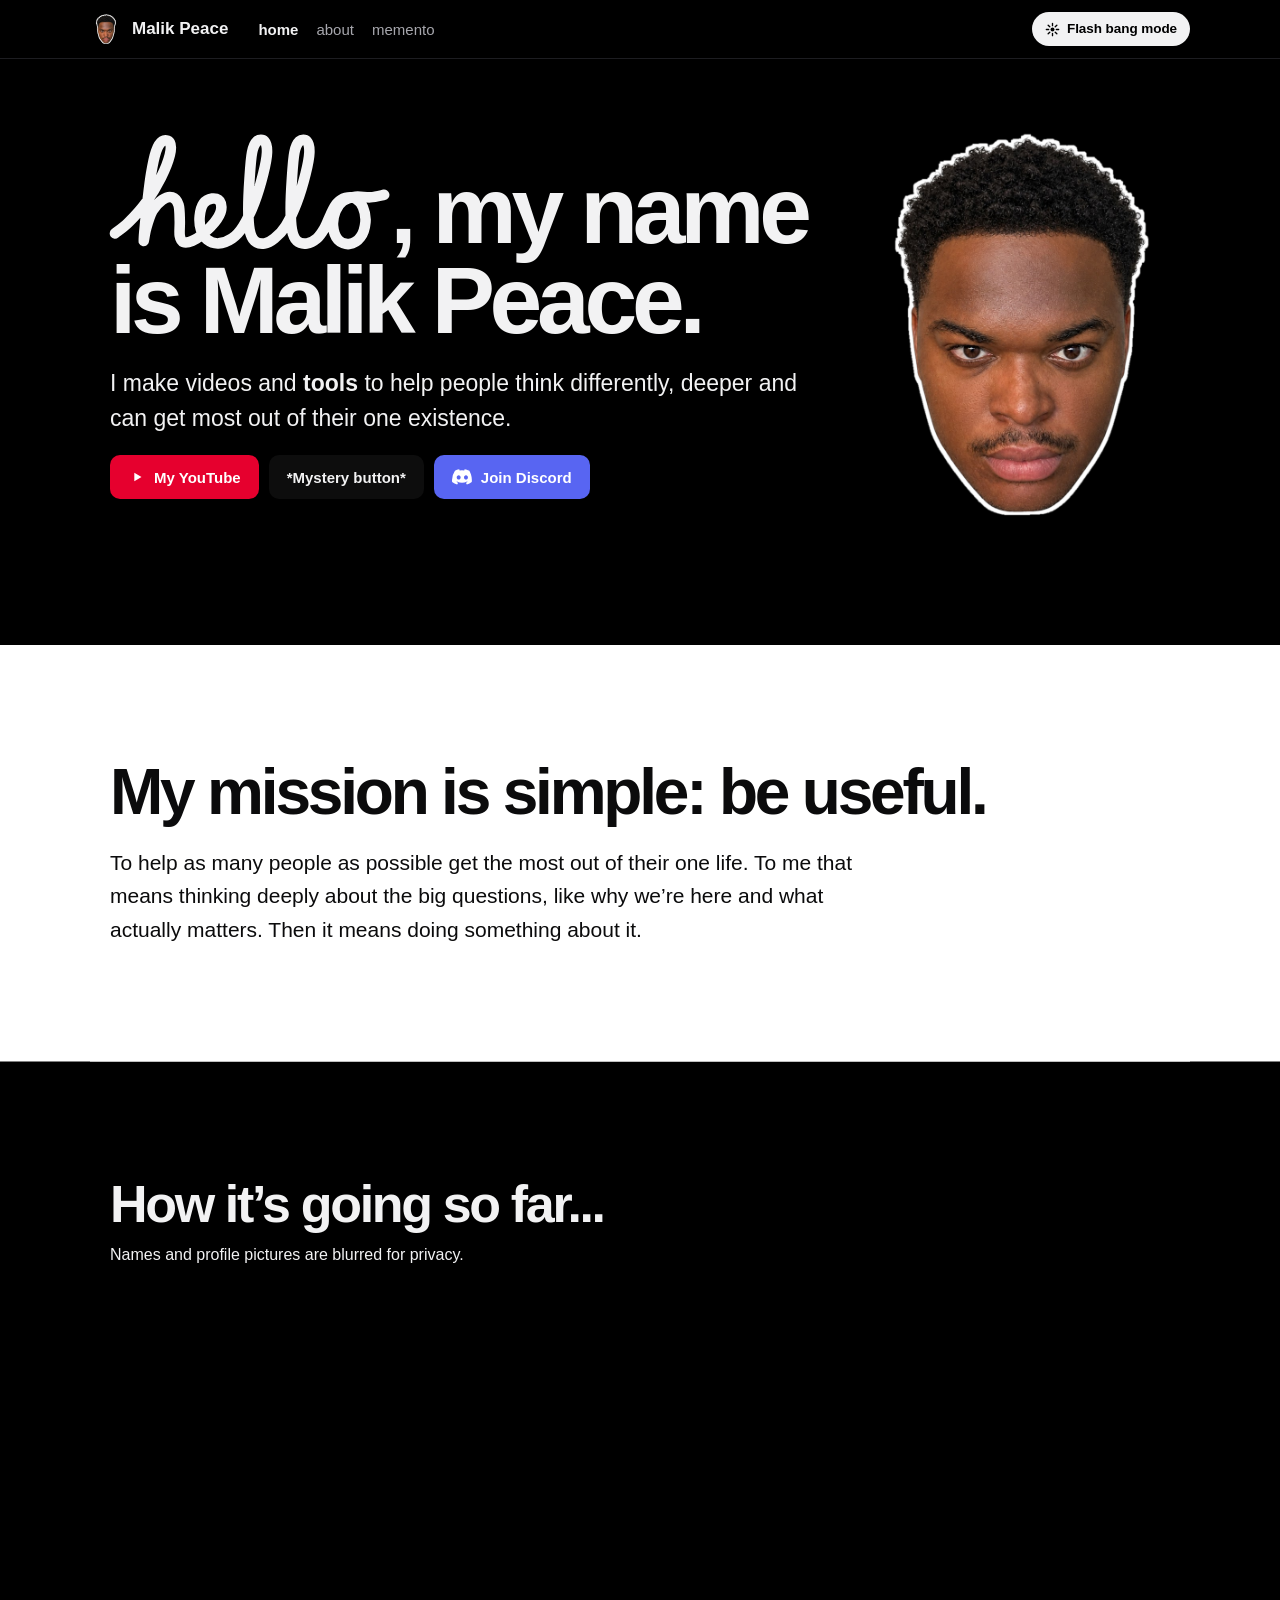
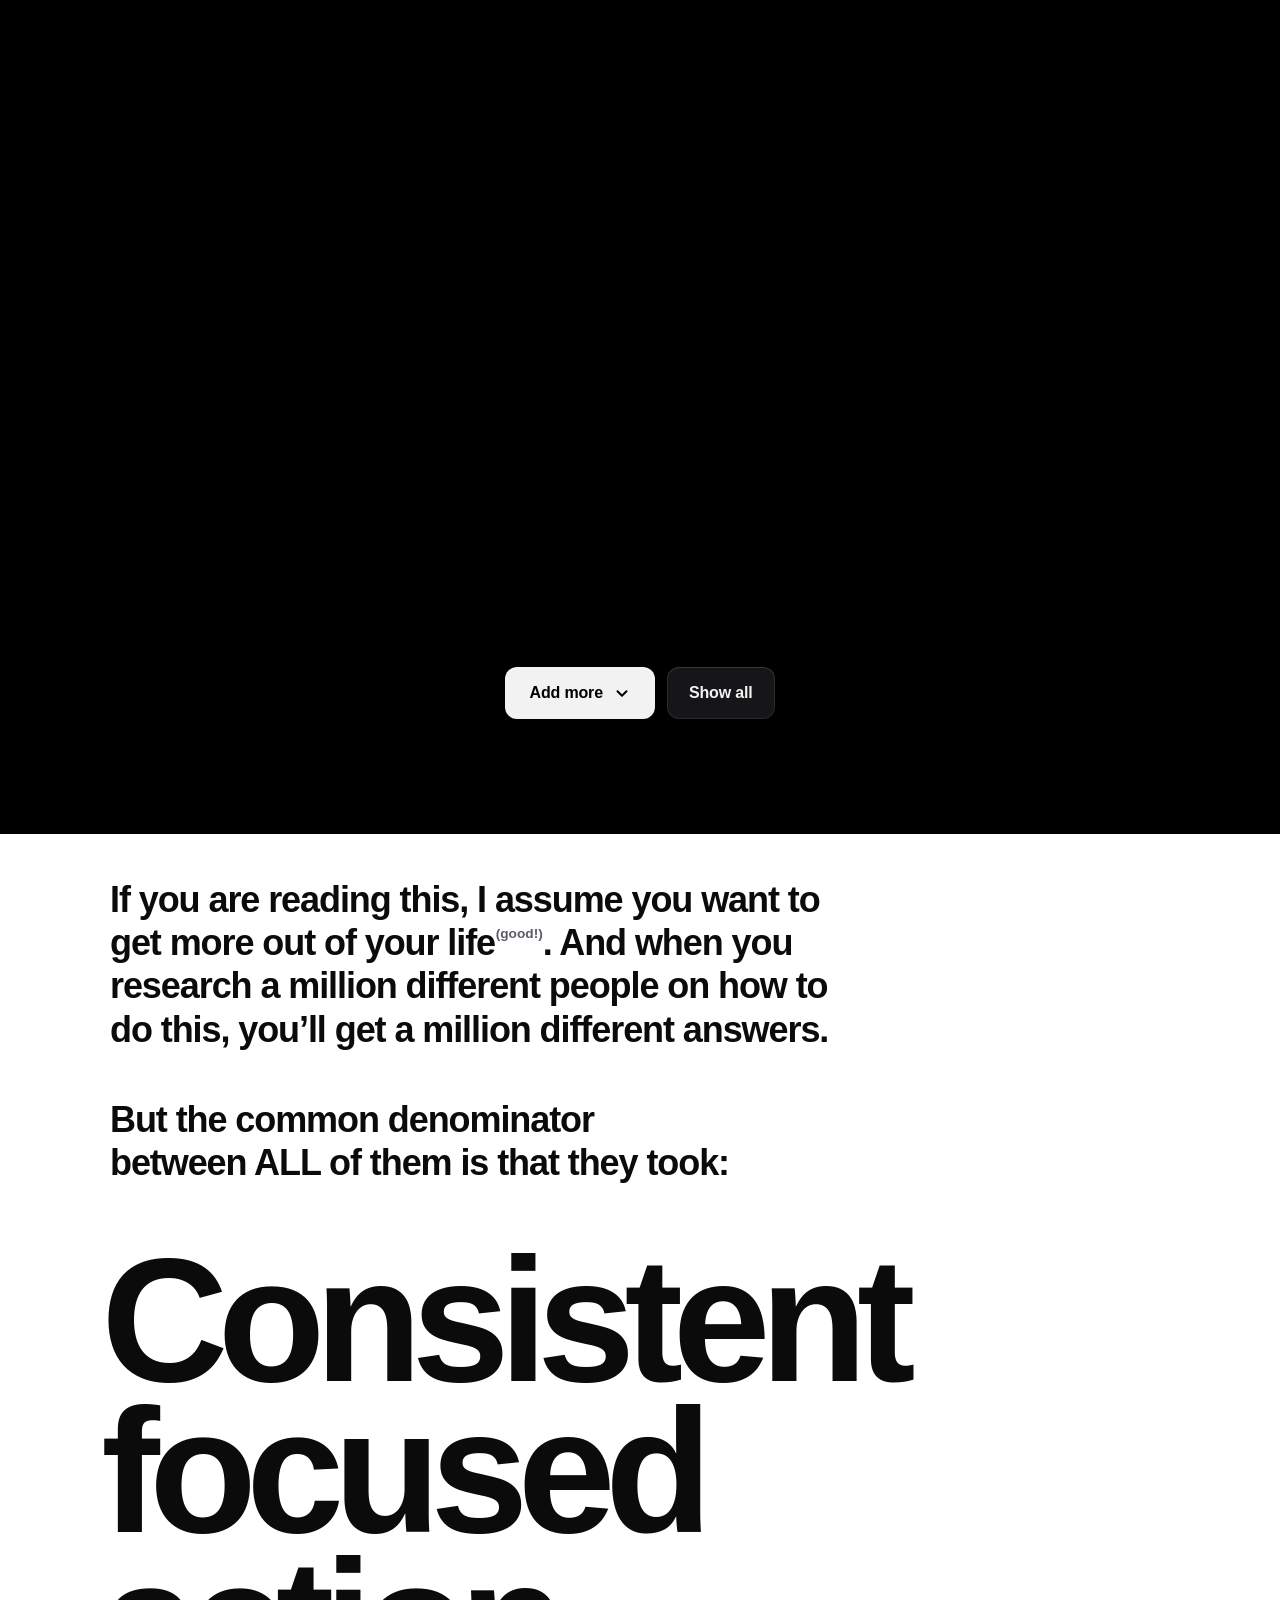
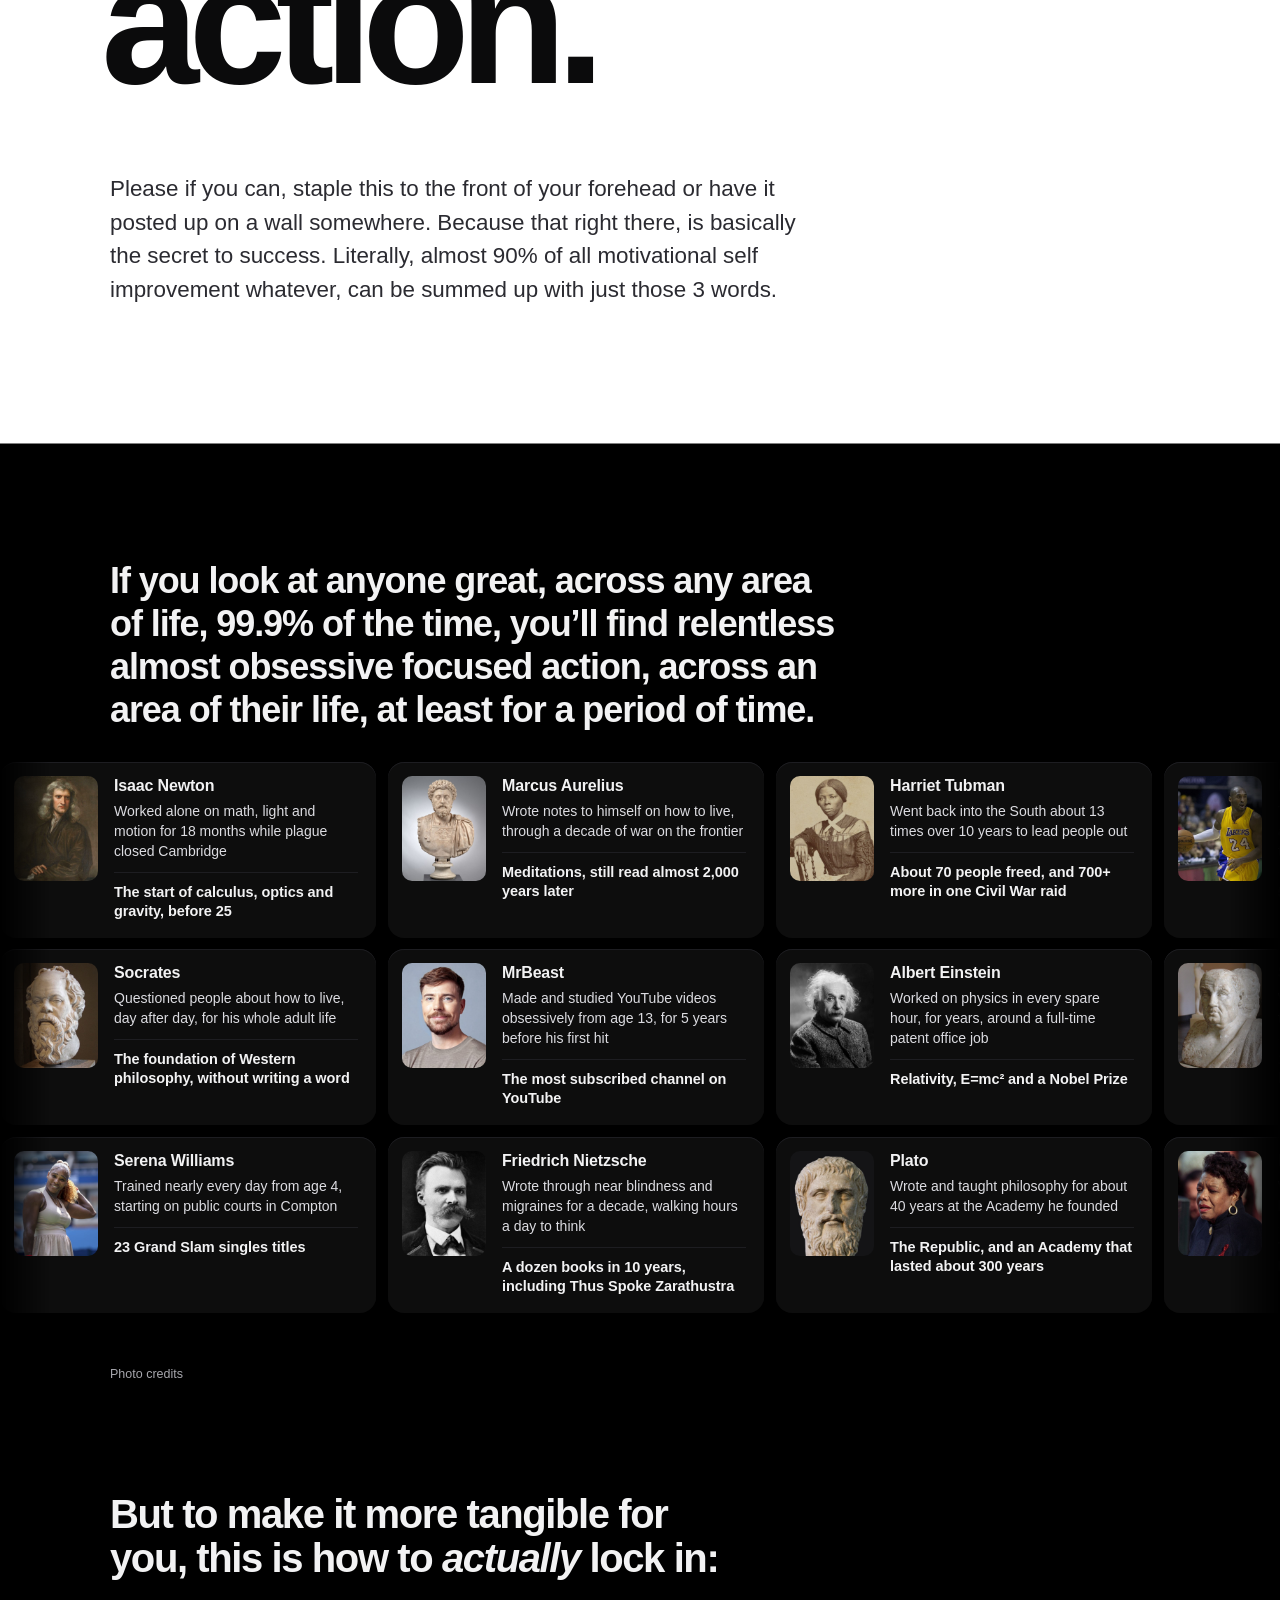
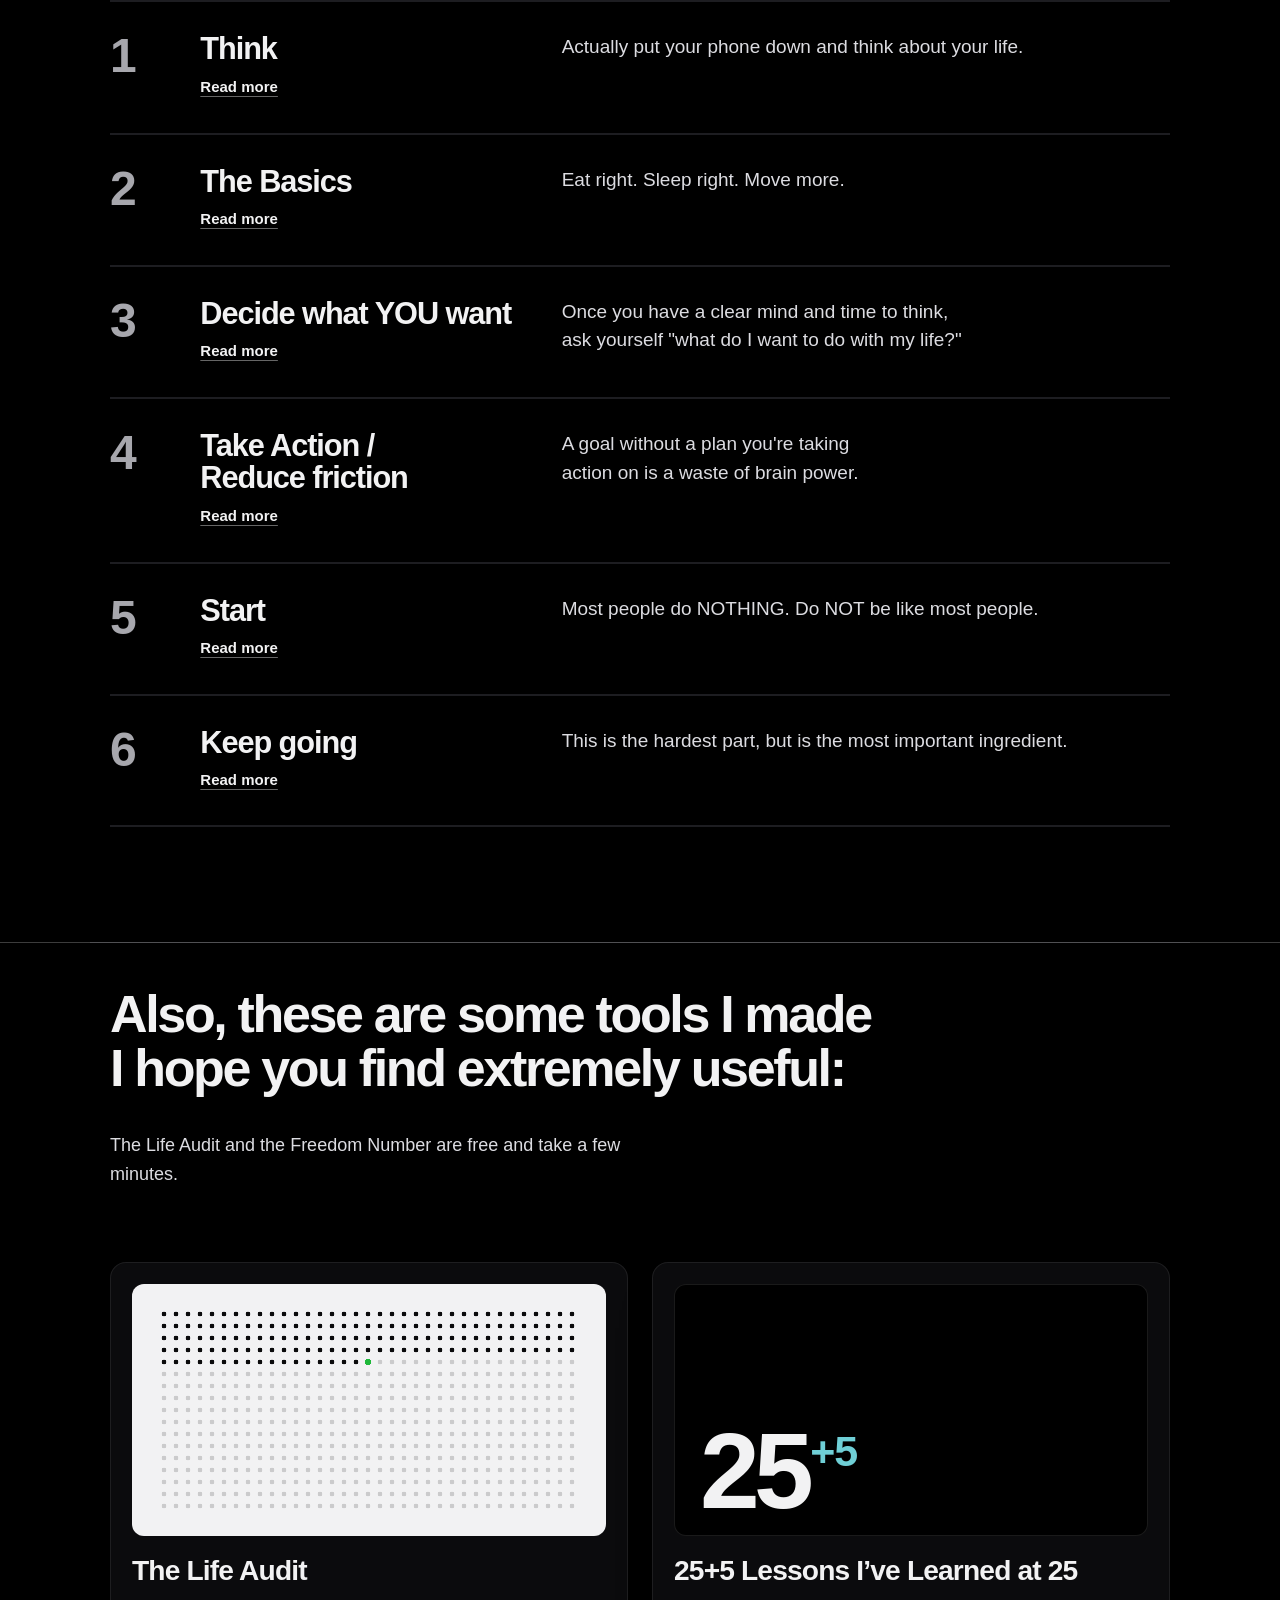
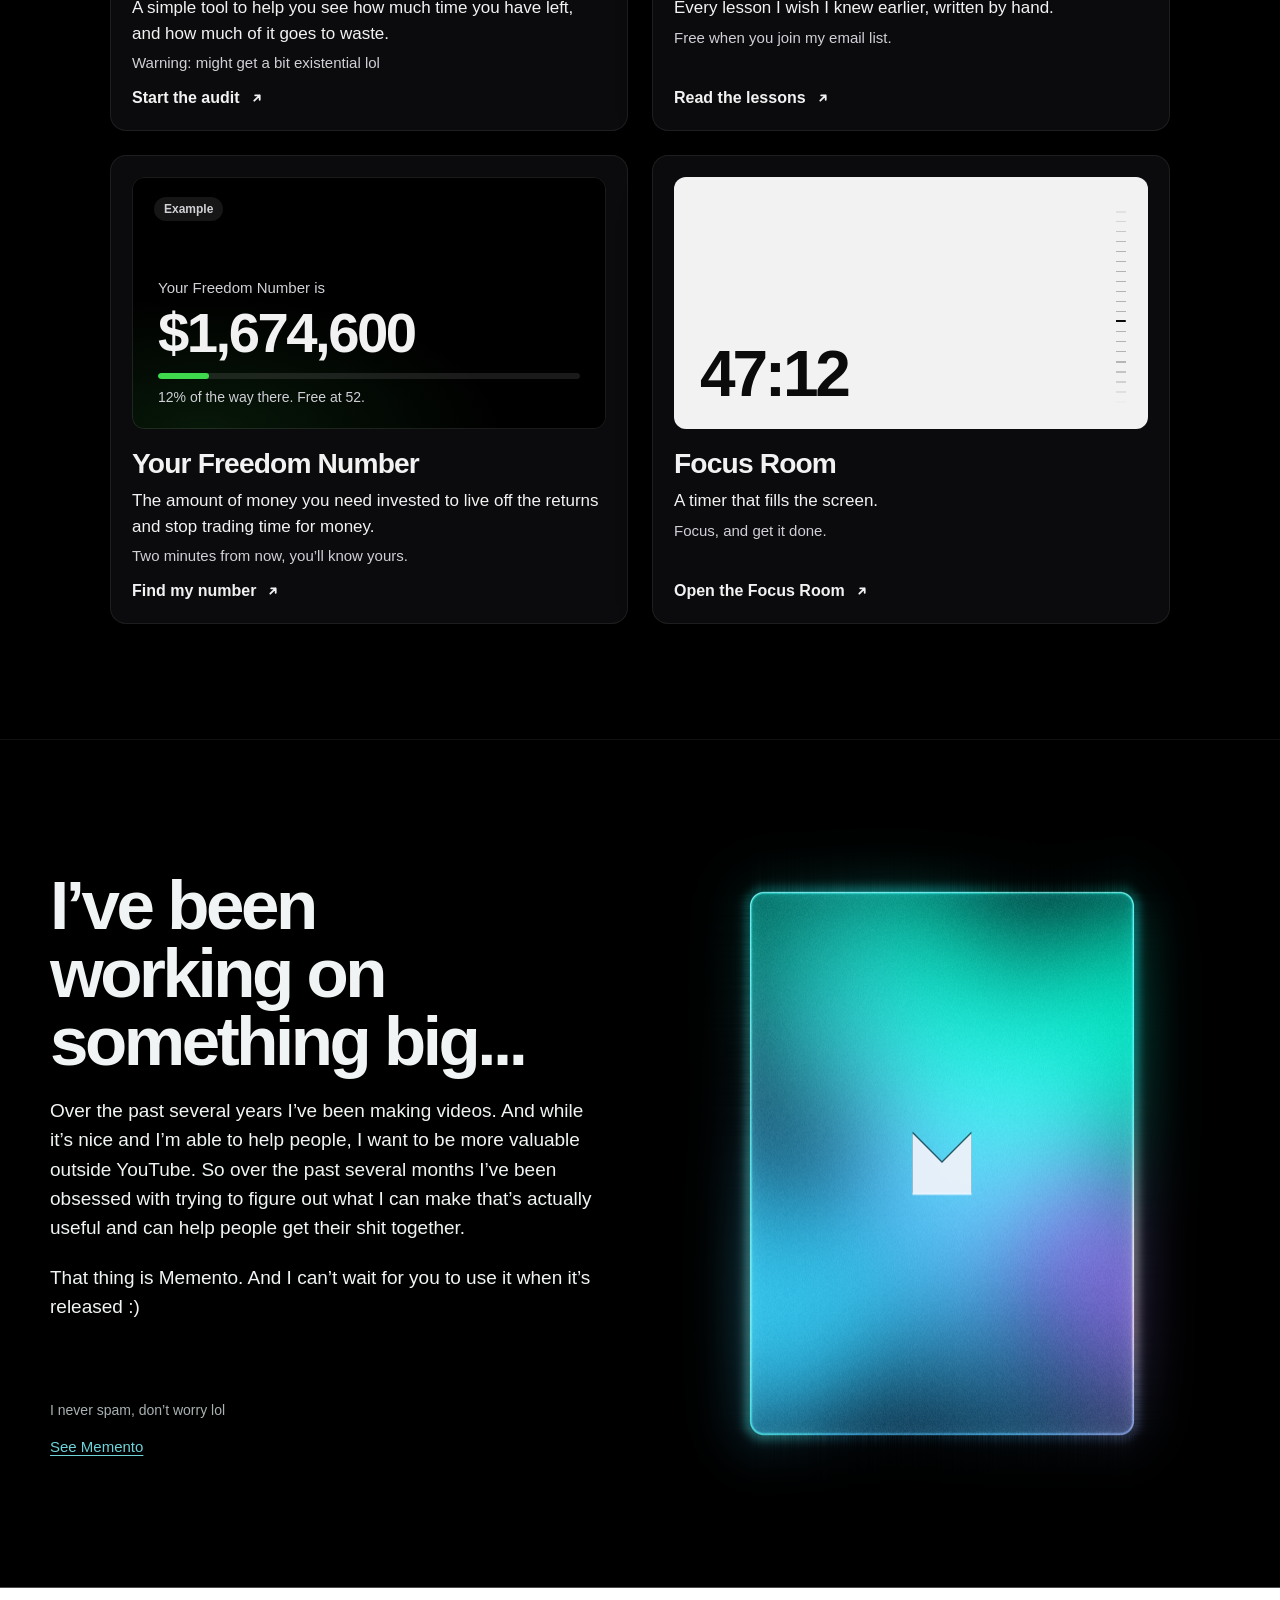
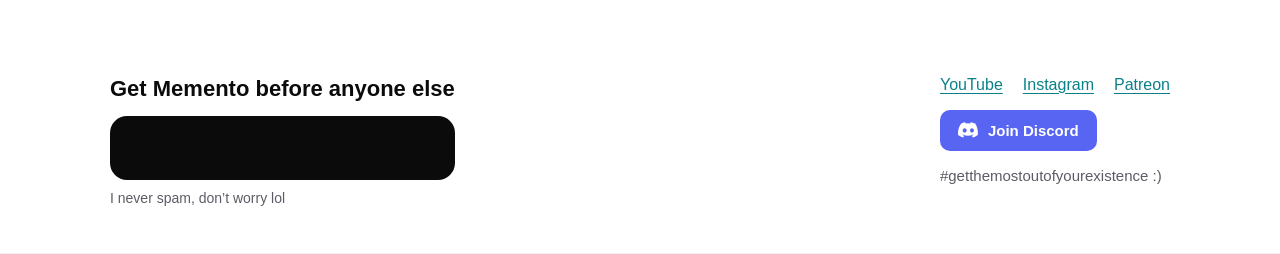
==== commit 8b08e161: "25+5 opens only on a real sign-up (Beehiiv's submitted message, or already on the list), says Free o" ====
--- a/index.html
+++ b/index.html
@@ -17,12 +17,12 @@
 <script>try { if (localStorage.getItem('mp-theme') === 'light') document.documentElement.setAttribute('data-theme', 'light'); } catch (e) {}</script>
 <link rel="preconnect" href="https://fonts.googleapis.com">
 <link rel="stylesheet" href="https://fonts.googleapis.com/css2?family=Roboto:wght@400;500;700&display=swap">
-<link rel="stylesheet" href="assets/site.css?v=27">
+<link rel="stylesheet" href="assets/site.css?v=28">
 </head>
 <body class="s1 s5 s7 page-home">
 <div id="app"><header class="s1-top"><div class="bar"><a class="name" href="./"><img src="assets/face-sq-ol.png" alt="">Malik Peace</a><nav aria-label="Pages"><a href="./" aria-current="page">home</a><a href="about/">about</a><a href="https://mementoapp.co" target="_blank" rel="noopener">memento</a></nav><div class="mp-acts"><button type="button" class="mp-act fb" data-flashbang aria-pressed="false"><span class="lbl"><span class="lb-l"><svg viewBox="0 0 20 20" aria-hidden="true"><path d="M10 1.8v3.1M10 15.1v3.1M1.8 10h3.1M15.1 10h3.1M4.2 4.2l2.2 2.2M13.6 13.6l2.2 2.2M4.2 15.8l2.2-2.2M13.6 6.4l2.2-2.2" stroke="currentColor" stroke-width="1.8" stroke-linecap="round"/><circle cx="10" cy="10" r="2.6" fill="currentColor"/></svg>Flash bang mode</span><span class="lb-d"><svg viewBox="0 0 20 20" aria-hidden="true"><path d="M10 1.8v3.1M10 15.1v3.1M1.8 10h3.1M15.1 10h3.1M4.2 4.2l2.2 2.2M13.6 13.6l2.2 2.2M4.2 15.8l2.2-2.2M13.6 6.4l2.2-2.2" stroke="currentColor" stroke-width="1.8" stroke-linecap="round"/><circle cx="10" cy="10" r="2.6" fill="currentColor"/></svg>Dark mode</span></span></button></div></div></header><main><section class="wide s7-me"><div class="tx"><h1><span class="l hi-line"><button type="button" class="hi">Hello</button>, my</span> <span class="l" data-lc="">name is</span> <span class="l">Malik Peace.</span></h1><p class="lede">I make videos and <a href="https://mementoapp.co" target="_blank" rel="noopener">tools</a> to help people think differently, deeper and can get most out of their one existence.</p><div class="btns"><a class="btn yt" href="https://www.youtube.com/@malikpeace_" target="_blank" rel="noopener"><svg viewBox="0 0 20 20" aria-hidden="true"><path d="M7 5.2v9.6L15 10z" fill="currentColor"></path></svg>My YouTube</a><a class="btn ghost" href="https://mementoapp.co" target="_blank" rel="noopener"><span data-lc="">*Mystery button*</span></a><a class="btn dc" href="https://discord.gg/UNbPAUc3y4" target="_blank" rel="noopener"><svg viewBox="0 0 71 55" aria-hidden="true"><path fill="currentColor" d="M60.1 4.9A58.5 58.5 0 0 0 45.4.2a.2.2 0 0 0-.2.1 40.8 40.8 0 0 0-1.8 3.7 54 54 0 0 0-16.2 0A37.4 37.4 0 0 0 25.4.3a.2.2 0 0 0-.2-.1A58.4 58.4 0 0 0 10.5 5 59.5 59.5 0 0 0 .4 44.8a.3.3 0 0 0 .1.2 58.7 58.7 0 0 0 17.7 9 .2.2 0 0 0 .3-.1 42 42 0 0 0 3.6-5.9.2.2 0 0 0-.1-.3 38.7 38.7 0 0 1-5.5-2.6.2.2 0 0 1 0-.4l1.1-.9a.2.2 0 0 1 .2 0 41.9 41.9 0 0 0 35.6 0 .2.2 0 0 1 .2 0l1.1.9a.2.2 0 0 1 0 .4c-1.8 1-3.6 1.9-5.5 2.6a.2.2 0 0 0-.1.3 47.2 47.2 0 0 0 3.6 5.9.2.2 0 0 0 .3.1A58.5 58.5 0 0 0 70.1 45a.3.3 0 0 0 .1-.2c1.6-16.7-2.7-31.2-11.3-44.1zM23.7 36.7c-3.8 0-7-3.5-7-7.8s3.1-7.8 7-7.8 7.1 3.5 7 7.8c0 4.3-3.1 7.8-7 7.8zm25.9 0c-3.9 0-7-3.5-7-7.8s3-7.8 7-7.8 7 3.5 7 7.8-3.1 7.8-7 7.8z"></path></svg><span data-lc="">Join Discord</span></a></div></div><figure class="ph"><img src="assets/face-cut-ol.png" alt="Malik Peace"></figure></section><section class="wide s7-mission"><h2>My mission is simple: be useful.</h2><p>To help as many people as possible get the most out of their one life. To me that means thinking deeply about the big questions, like why we’re here and what actually matters. Then it means doing something about it.</p></section><section class="wide sec ysec"><div class="ytw-head"><h2>How it’s going so far...</h2><p>Names and profile pictures are blurred for privacy.</p></div><div class="ymarq" id="ymarq7" aria-label="Real YouTube comments"></div><div class="ybtns"><button type="button" class="ytbtn" id="ytallbtn" aria-expanded="false"><span class="lbl">Add more</span><svg class="chev" viewBox="0 0 20 20" aria-hidden="true"><path d="M5 8l5 5 5-5"></path></svg></button><button type="button" class="ytbtn" id="ywallbtn">Show all</button></div><div class="ywall" id="ywall" hidden=""></div></section><section class="wide sec s7-val" id="s7-value"><p class="bridge">If you are reading this, I assume you want to get more out of your life<sup class="good" data-lc="">(good!)</sup>. And when you research a million different people on how to do this, you’ll get a million different answers.</p><p class="bridge bridge2">But the common denominator between ALL of them is that they took:</p><p class="stmt" data-lc=""><span data-lc="">Consistent</span><span data-lc="">focused</span><span data-lc="">action.</span></p><p class="intro">Please if you can, staple this to the front of your forehead or have it posted up on a wall somewhere. Because that right there, is basically the secret to success. Literally, almost 90% of all motivational self improvement whatever, can be summed up with just those 3 words.</p><div class="steps7"><section class="great7" aria-label="Examples"><p class="great-h">If you look at anyone great, across any area of life, 99.9% of the time, you’ll find relentless almost obsessive focused action, across an area of their life, at least for a period of time.</p><div class="great-row" id="greatRow" aria-label="People"><ul class="row" style="--dur:153s"><li class="gp"><span class="gp-ph"><img src="assets/people/isaac-newton.jpg" alt="Isaac Newton" loading="lazy" width="480" height="600"></span><b class="gp-n">Isaac Newton</b><span class="gp-did">Worked alone on math, light and motion for 18 months while plague closed Cambridge</span><span class="gp-got">The start of calculus, optics and gravity, before 25</span></li><li class="gp"><span class="gp-ph"><img src="assets/people/marcus-aurelius.jpg" alt="Marcus Aurelius" loading="lazy" width="480" height="600"></span><b class="gp-n">Marcus Aurelius</b><span class="gp-did">Wrote notes to himself on how to live, through a decade of war on the frontier</span><span class="gp-got">Meditations, still read almost 2,000 years later</span></li><li class="gp"><span class="gp-ph"><img src="assets/people/harriet-tubman.jpg" alt="Harriet Tubman" loading="lazy" width="480" height="600"></span><b class="gp-n">Harriet Tubman</b><span class="gp-did">Went back into the South about 13 times over 10 years to lead people out</span><span class="gp-got">About 70 people freed, and 700+ more in one Civil War raid</span></li><li class="gp"><span class="gp-ph"><img src="assets/people/kobe-bryant.jpg" alt="Kobe Bryant" loading="lazy" width="480" height="600"></span><b class="gp-n">Kobe Bryant</b><span class="gp-did">Trained before sunrise, often from 4 a.m., through 20 seasons with one team</span><span class="gp-got">5 NBA titles and 18 All-Star games</span></li><li class="gp"><span class="gp-ph"><img src="assets/people/steve-jobs.jpg" alt="Steve Jobs" loading="lazy" width="480" height="600"></span><b class="gp-n">Steve Jobs</b><span class="gp-did">Obsessed over every detail of his products for 30+ years, even after Apple pushed him out</span><span class="gp-got">The Mac, the iPod, the iPhone and Pixar</span></li><li class="gp"><span class="gp-ph"><img src="assets/people/epictetus.jpg" alt="Epictetus" loading="lazy" width="480" height="600"></span><b class="gp-n">Epictetus</b><span class="gp-did">Born into slavery, then taught Stoic philosophy for decades at his own school</span><span class="gp-got">The Enchiridion, still read 1,900 years later</span></li><li class="gp"><span class="gp-ph"><img src="assets/people/lebron-james.jpg" alt="LeBron James" loading="lazy" width="480" height="600"></span><b class="gp-n">LeBron James</b><span class="gp-did">Trained and played at the top of the NBA, every season, for over 20 years</span><span class="gp-got">4 titles and the most points in NBA history</span></li><li class="gp"><span class="gp-ph"><img src="assets/people/aristotle.jpg" alt="Aristotle" loading="lazy" width="480" height="600"></span><b class="gp-n">Aristotle</b><span class="gp-did">Studied under Plato for 20 years from age 17, then taught for decades</span><span class="gp-got">The foundations of logic, biology and ethics</span></li><li class="gp"><span class="gp-ph"><img src="assets/people/david-goggins.jpg" alt="David Goggins" loading="lazy" width="480" height="600"></span><b class="gp-n">David Goggins</b><span class="gp-did">Trained for hours a day and lost 100+ pounds in under 3 months</span><span class="gp-got">Navy SEAL, ultramarathoner and pull-up record holder</span></li><li class="gp"><span class="gp-ph"><img src="assets/people/muhammad-ali.jpg" alt="Muhammad Ali" loading="lazy" width="480" height="600"></span><b class="gp-n">Muhammad Ali</b><span class="gp-did">Stood by his beliefs through 3+ years banned from boxing, then fought his way back</span><span class="gp-got">Heavyweight champion of the world, three times</span></li><li class="gp"><span class="gp-ph"><img src="assets/people/diogenes.jpg" alt="Diogenes" loading="lazy" width="480" height="600"></span><b class="gp-n">Diogenes</b><span class="gp-did">Lived his philosophy every day with almost nothing, sleeping in a clay jar</span><span class="gp-got">Cynicism, which helped shape Stoicism</span></li><li class="gp"><span class="gp-ph"><img src="assets/people/arthur-schopenhauer.jpg" alt="Arthur Schopenhauer" loading="lazy" width="480" height="600"></span><b class="gp-n">Arthur Schopenhauer</b><span class="gp-did">Kept refining one philosophy for 30+ years while almost nobody read it</span><span class="gp-got">Ideas that shaped Nietzsche, Wagner and Einstein</span></li><li class="gp"><span class="gp-ph"><img src="assets/people/cristiano-ronaldo.jpg" alt="Cristiano Ronaldo" loading="lazy" width="480" height="600"></span><b class="gp-n">Cristiano Ronaldo</b><span class="gp-did">Did extra training after practice, almost every day, for over 20 years</span><span class="gp-got">900+ goals and 5 Ballon d'Or awards</span></li><li class="gp"><span class="gp-ph"><img src="assets/people/galileo-galilei.jpg" alt="Galileo Galilei" loading="lazy" width="480" height="600"></span><b class="gp-n">Galileo Galilei</b><span class="gp-did">Built his own telescopes and studied the sky, night after night, for years</span><span class="gp-got">Jupiter's four largest moons, and the start of modern astronomy</span></li><li class="gp"><span class="gp-ph"><img src="assets/people/michel-de-montaigne.jpg" alt="Michel de Montaigne" loading="lazy" width="480" height="600"></span><b class="gp-n">Michel de Montaigne</b><span class="gp-did">Spent 20 years in his tower writing and rewriting one book</span><span class="gp-got">The Essays, which invented the essay</span></li><li class="gp"><span class="gp-ph"><img src="assets/people/william-shakespeare.jpg" alt="William Shakespeare" loading="lazy" width="480" height="600"></span><b class="gp-n">William Shakespeare</b><span class="gp-did">Wrote one or two plays a year for over 20 years</span><span class="gp-got">37 plays and 154 sonnets, still performed 400 years later</span></li><li class="gp"><span class="gp-ph"><img src="assets/people/carl-sagan.jpg" alt="Carl Sagan" loading="lazy" width="480" height="600"></span><b class="gp-n">Carl Sagan</b><span class="gp-did">Explained science to the public for decades, in books, on TV and on stage</span><span class="gp-got">Cosmos, watched by 500 million+ people</span></li><li class="gp" aria-hidden="true"><span class="gp-ph"><img src="assets/people/isaac-newton.jpg" alt="Isaac Newton" loading="lazy" width="480" height="600"></span><b class="gp-n">Isaac Newton</b><span class="gp-did">Worked alone on math, light and motion for 18 months while plague closed Cambridge</span><span class="gp-got">The start of calculus, optics and gravity, before 25</span></li><li class="gp" aria-hidden="true"><span class="gp-ph"><img src="assets/people/marcus-aurelius.jpg" alt="Marcus Aurelius" loading="lazy" width="480" height="600"></span><b class="gp-n">Marcus Aurelius</b><span class="gp-did">Wrote notes to himself on how to live, through a decade of war on the frontier</span><span class="gp-got">Meditations, still read almost 2,000 years later</span></li><li class="gp" aria-hidden="true"><span class="gp-ph"><img src="assets/people/harriet-tubman.jpg" alt="Harriet Tubman" loading="lazy" width="480" height="600"></span><b class="gp-n">Harriet Tubman</b><span class="gp-did">Went back into the South about 13 times over 10 years to lead people out</span><span class="gp-got">About 70 people freed, and 700+ more in one Civil War raid</span></li><li class="gp" aria-hidden="true"><span class="gp-ph"><img src="assets/people/kobe-bryant.jpg" alt="Kobe Bryant" loading="lazy" width="480" height="600"></span><b class="gp-n">Kobe Bryant</b><span class="gp-did">Trained before sunrise, often from 4 a.m., through 20 seasons with one team</span><span class="gp-got">5 NBA titles and 18 All-Star games</span></li><li class="gp" aria-hidden="true"><span class="gp-ph"><img src="assets/people/steve-jobs.jpg" alt="Steve Jobs" loading="lazy" width="480" height="600"></span><b class="gp-n">Steve Jobs</b><span class="gp-did">Obsessed over every detail of his products for 30+ years, even after Apple pushed him out</span><span class="gp-got">The Mac, the iPod, the iPhone and Pixar</span></li><li class="gp" aria-hidden="true"><span class="gp-ph"><img src="assets/people/epictetus.jpg" alt="Epictetus" loading="lazy" width="480" height="600"></span><b class="gp-n">Epictetus</b><span class="gp-did">Born into slavery, then taught Stoic philosophy for decades at his own school</span><span class="gp-got">The Enchiridion, still read 1,900 years later</span></li><li class="gp" aria-hidden="true"><span class="gp-ph"><img src="assets/people/lebron-james.jpg" alt="LeBron James" loading="lazy" width="480" height="600"></span><b class="gp-n">LeBron James</b><span class="gp-did">Trained and played at the top of the NBA, every season, for over 20 years</span><span class="gp-got">4 titles and the most points in NBA history</span></li><li class="gp" aria-hidden="true"><span class="gp-ph"><img src="assets/people/aristotle.jpg" alt="Aristotle" loading="lazy" width="480" height="600"></span><b class="gp-n">Aristotle</b><span class="gp-did">Studied under Plato for 20 years from age 17, then taught for decades</span><span class="gp-got">The foundations of logic, biology and ethics</span></li><li class="gp" aria-hidden="true"><span class="gp-ph"><img src="assets/people/david-goggins.jpg" alt="David Goggins" loading="lazy" width="480" height="600"></span><b class="gp-n">David Goggins</b><span class="gp-did">Trained for hours a day and lost 100+ pounds in under 3 months</span><span class="gp-got">Navy SEAL, ultramarathoner and pull-up record holder</span></li><li class="gp" aria-hidden="true"><span class="gp-ph"><img src="assets/people/muhammad-ali.jpg" alt="Muhammad Ali" loading="lazy" width="480" height="600"></span><b class="gp-n">Muhammad Ali</b><span class="gp-did">Stood by his beliefs through 3+ years banned from boxing, then fought his way back</span><span class="gp-got">Heavyweight champion of the world, three times</span></li><li class="gp" aria-hidden="true"><span class="gp-ph"><img src="assets/people/diogenes.jpg" alt="Diogenes" loading="lazy" width="480" height="600"></span><b class="gp-n">Diogenes</b><span class="gp-did">Lived his philosophy every day with almost nothing, sleeping in a clay jar</span><span class="gp-got">Cynicism, which helped shape Stoicism</span></li><li class="gp" aria-hidden="true"><span class="gp-ph"><img src="assets/people/arthur-schopenhauer.jpg" alt="Arthur Schopenhauer" loading="lazy" width="480" height="600"></span><b class="gp-n">Arthur Schopenhauer</b><span class="gp-did">Kept refining one philosophy for 30+ years while almost nobody read it</span><span class="gp-got">Ideas that shaped Nietzsche, Wagner and Einstein</span></li><li class="gp" aria-hidden="true"><span class="gp-ph"><img src="assets/people/cristiano-ronaldo.jpg" alt="Cristiano Ronaldo" loading="lazy" width="480" height="600"></span><b class="gp-n">Cristiano Ronaldo</b><span class="gp-did">Did extra training after practice, almost every day, for over 20 years</span><span class="gp-got">900+ goals and 5 Ballon d'Or awards</span></li><li class="gp" aria-hidden="true"><span class="gp-ph"><img src="assets/people/galileo-galilei.jpg" alt="Galileo Galilei" loading="lazy" width="480" height="600"></span><b class="gp-n">Galileo Galilei</b><span class="gp-did">Built his own telescopes and studied the sky, night after night, for years</span><span class="gp-got">Jupiter's four largest moons, and the start of modern astronomy</span></li><li class="gp" aria-hidden="true"><span class="gp-ph"><img src="assets/people/michel-de-montaigne.jpg" alt="Michel de Montaigne" loading="lazy" width="480" height="600"></span><b class="gp-n">Michel de Montaigne</b><span class="gp-did">Spent 20 years in his tower writing and rewriting one book</span><span class="gp-got">The Essays, which invented the essay</span></li><li class="gp" aria-hidden="true"><span class="gp-ph"><img src="assets/people/william-shakespeare.jpg" alt="William Shakespeare" loading="lazy" width="480" height="600"></span><b class="gp-n">William Shakespeare</b><span class="gp-did">Wrote one or two plays a year for over 20 years</span><span class="gp-got">37 plays and 154 sonnets, still performed 400 years later</span></li><li class="gp" aria-hidden="true"><span class="gp-ph"><img src="assets/people/carl-sagan.jpg" alt="Carl Sagan" loading="lazy" width="480" height="600"></span><b class="gp-n">Carl Sagan</b><span class="gp-did">Explained science to the public for decades, in books, on TV and on stage</span><span class="gp-got">Cosmos, watched by 500 million+ people</span></li></ul><ul class="row rev" style="--dur:178s"><li class="gp"><span class="gp-ph"><img src="assets/people/socrates.jpg" alt="Socrates" loading="lazy" width="480" height="600"></span><b class="gp-n">Socrates</b><span class="gp-did">Questioned people about how to live, day after day, for his whole adult life</span><span class="gp-got">The foundation of Western philosophy, without writing a word</span></li><li class="gp"><span class="gp-ph"><img src="assets/people/mrbeast.jpg" alt="MrBeast" loading="lazy" width="480" height="600"></span><b class="gp-n">MrBeast</b><span class="gp-did">Made and studied YouTube videos obsessively from age 13, for 5 years before his first hit</span><span class="gp-got">The most subscribed channel on YouTube</span></li><li class="gp"><span class="gp-ph"><img src="assets/people/albert-einstein.jpg" alt="Albert Einstein" loading="lazy" width="480" height="600"></span><b class="gp-n">Albert Einstein</b><span class="gp-did">Worked on physics in every spare hour, for years, around a full-time patent office job</span><span class="gp-got">Relativity, E=mc² and a Nobel Prize</span></li><li class="gp"><span class="gp-ph"><img src="assets/people/seneca-the-younger.jpg" alt="Seneca" loading="lazy" width="480" height="600"></span><b class="gp-n">Seneca</b><span class="gp-did">Wrote letter after letter on how to live, through the last years of his life</span><span class="gp-got">124 letters still read 2,000 years later</span></li><li class="gp"><span class="gp-ph"><img src="assets/people/albert-camus.jpg" alt="Albert Camus" loading="lazy" width="480" height="600"></span><b class="gp-n">Albert Camus</b><span class="gp-did">Wrote nearly every day through tuberculosis and a world war</span><span class="gp-got">The Stranger, The Plague and a Nobel Prize at 44</span></li><li class="gp"><span class="gp-ph"><img src="assets/people/leonardo-da-vinci.jpg" alt="Leonardo da Vinci" loading="lazy" width="480" height="600"></span><b class="gp-n">Leonardo da Vinci</b><span class="gp-did">Reworked one portrait for over 10 years, while filling thousands of notebook pages</span><span class="gp-got">The Mona Lisa, the most famous painting in the world</span></li><li class="gp"><span class="gp-ph"><img src="assets/people/viktor-frankl.jpg" alt="Viktor Frankl" loading="lazy" width="480" height="600"></span><b class="gp-n">Viktor Frankl</b><span class="gp-did">Kept rebuilding his life's work on scraps of paper, through 3 years in Nazi camps</span><span class="gp-got">Man's Search for Meaning, read by millions</span></li><li class="gp"><span class="gp-ph"><img src="assets/people/charles-darwin.jpg" alt="Charles Darwin" loading="lazy" width="480" height="600"></span><b class="gp-n">Charles Darwin</b><span class="gp-did">Studied nature for 20+ years before publishing, 8 of them on barnacles alone</span><span class="gp-got">On the Origin of Species, and the theory of evolution</span></li><li class="gp"><span class="gp-ph"><img src="assets/people/j-k-rowling.jpg" alt="J.K. Rowling" loading="lazy" width="480" height="600"></span><b class="gp-n">J.K. Rowling</b><span class="gp-did">Wrote the first Harry Potter for about 5 years, then took 12 rejections</span><span class="gp-got">500 million+ Harry Potter books sold</span></li><li class="gp"><span class="gp-ph"><img src="assets/people/simone-de-beauvoir.jpg" alt="Simone de Beauvoir" loading="lazy" width="480" height="600"></span><b class="gp-n">Simone de Beauvoir</b><span class="gp-did">Wrote almost every day, mornings and afternoons, for decades</span><span class="gp-got">The Second Sex, which reshaped feminism</span></li><li class="gp"><span class="gp-ph"><img src="assets/people/jeff-bezos.jpg" alt="Jeff Bezos" loading="lazy" width="480" height="600"></span><b class="gp-n">Jeff Bezos</b><span class="gp-did">Put almost everything back into Amazon for 9 years before its first full year of profit</span><span class="gp-got">One of the biggest companies on Earth</span></li><li class="gp"><span class="gp-ph"><img src="assets/people/christopher-nolan.jpg" alt="Christopher Nolan" loading="lazy" width="480" height="600"></span><b class="gp-n">Christopher Nolan</b><span class="gp-did">Shot his first film on weekends for a year on £3,000, then kept making films for 25 years</span><span class="gp-got">Inception, Interstellar, Oppenheimer and an Oscar</span></li><li class="gp"><span class="gp-ph"><img src="assets/people/baruch-spinoza.jpg" alt="Baruch Spinoza" loading="lazy" width="480" height="600"></span><b class="gp-n">Baruch Spinoza</b><span class="gp-did">Wrote one book for 14 years, while grinding lenses to pay his way</span><span class="gp-got">The Ethics, still studied 350 years later</span></li><li class="gp"><span class="gp-ph"><img src="assets/people/fyodor-dostoevsky.jpg" alt="Fyodor Dostoevsky" loading="lazy" width="480" height="600"></span><b class="gp-n">Fyodor Dostoevsky</b><span class="gp-did">Kept writing for 30+ years, through debt, deadlines and 4 years in a Siberian prison camp</span><span class="gp-got">Crime and Punishment and The Brothers Karamazov</span></li><li class="gp"><span class="gp-ph"><img src="assets/people/abraham-lincoln.jpg" alt="Abraham Lincoln" loading="lazy" width="480" height="600"></span><b class="gp-n">Abraham Lincoln</b><span class="gp-did">Kept running for office for 28 years, through two lost Senate races</span><span class="gp-got">President, the Union saved and slavery ended</span></li><li class="gp"><span class="gp-ph"><img src="assets/people/nelson-mandela.jpg" alt="Nelson Mandela" loading="lazy" width="480" height="600"></span><b class="gp-n">Nelson Mandela</b><span class="gp-did">Never gave up the fight against apartheid, through 27 years in prison</span><span class="gp-got">The end of apartheid, and South Africa's first Black president</span></li><li class="gp"><span class="gp-ph"><img src="assets/people/neil-armstrong.jpg" alt="Neil Armstrong" loading="lazy" width="480" height="600"></span><b class="gp-n">Neil Armstrong</b><span class="gp-did">Flew experimental planes and spacecraft for 14 years, 200+ kinds of aircraft</span><span class="gp-got">The first steps on the Moon, in 1969</span></li><li class="gp" aria-hidden="true"><span class="gp-ph"><img src="assets/people/socrates.jpg" alt="Socrates" loading="lazy" width="480" height="600"></span><b class="gp-n">Socrates</b><span class="gp-did">Questioned people about how to live, day after day, for his whole adult life</span><span class="gp-got">The foundation of Western philosophy, without writing a word</span></li><li class="gp" aria-hidden="true"><span class="gp-ph"><img src="assets/people/mrbeast.jpg" alt="MrBeast" loading="lazy" width="480" height="600"></span><b class="gp-n">MrBeast</b><span class="gp-did">Made and studied YouTube videos obsessively from age 13, for 5 years before his first hit</span><span class="gp-got">The most subscribed channel on YouTube</span></li><li class="gp" aria-hidden="true"><span class="gp-ph"><img src="assets/people/albert-einstein.jpg" alt="Albert Einstein" loading="lazy" width="480" height="600"></span><b class="gp-n">Albert Einstein</b><span class="gp-did">Worked on physics in every spare hour, for years, around a full-time patent office job</span><span class="gp-got">Relativity, E=mc² and a Nobel Prize</span></li><li class="gp" aria-hidden="true"><span class="gp-ph"><img src="assets/people/seneca-the-younger.jpg" alt="Seneca" loading="lazy" width="480" height="600"></span><b class="gp-n">Seneca</b><span class="gp-did">Wrote letter after letter on how to live, through the last years of his life</span><span class="gp-got">124 letters still read 2,000 years later</span></li><li class="gp" aria-hidden="true"><span class="gp-ph"><img src="assets/people/albert-camus.jpg" alt="Albert Camus" loading="lazy" width="480" height="600"></span><b class="gp-n">Albert Camus</b><span class="gp-did">Wrote nearly every day through tuberculosis and a world war</span><span class="gp-got">The Stranger, The Plague and a Nobel Prize at 44</span></li><li class="gp" aria-hidden="true"><span class="gp-ph"><img src="assets/people/leonardo-da-vinci.jpg" alt="Leonardo da Vinci" loading="lazy" width="480" height="600"></span><b class="gp-n">Leonardo da Vinci</b><span class="gp-did">Reworked one portrait for over 10 years, while filling thousands of notebook pages</span><span class="gp-got">The Mona Lisa, the most famous painting in the world</span></li><li class="gp" aria-hidden="true"><span class="gp-ph"><img src="assets/people/viktor-frankl.jpg" alt="Viktor Frankl" loading="lazy" width="480" height="600"></span><b class="gp-n">Viktor Frankl</b><span class="gp-did">Kept rebuilding his life's work on scraps of paper, through 3 years in Nazi camps</span><span class="gp-got">Man's Search for Meaning, read by millions</span></li><li class="gp" aria-hidden="true"><span class="gp-ph"><img src="assets/people/charles-darwin.jpg" alt="Charles Darwin" loading="lazy" width="480" height="600"></span><b class="gp-n">Charles Darwin</b><span class="gp-did">Studied nature for 20+ years before publishing, 8 of them on barnacles alone</span><span class="gp-got">On the Origin of Species, and the theory of evolution</span></li><li class="gp" aria-hidden="true"><span class="gp-ph"><img src="assets/people/j-k-rowling.jpg" alt="J.K. Rowling" loading="lazy" width="480" height="600"></span><b class="gp-n">J.K. Rowling</b><span class="gp-did">Wrote the first Harry Potter for about 5 years, then took 12 rejections</span><span class="gp-got">500 million+ Harry Potter books sold</span></li><li class="gp" aria-hidden="true"><span class="gp-ph"><img src="assets/people/simone-de-beauvoir.jpg" alt="Simone de Beauvoir" loading="lazy" width="480" height="600"></span><b class="gp-n">Simone de Beauvoir</b><span class="gp-did">Wrote almost every day, mornings and afternoons, for decades</span><span class="gp-got">The Second Sex, which reshaped feminism</span></li><li class="gp" aria-hidden="true"><span class="gp-ph"><img src="assets/people/jeff-bezos.jpg" alt="Jeff Bezos" loading="lazy" width="480" height="600"></span><b class="gp-n">Jeff Bezos</b><span class="gp-did">Put almost everything back into Amazon for 9 years before its first full year of profit</span><span class="gp-got">One of the biggest companies on Earth</span></li><li class="gp" aria-hidden="true"><span class="gp-ph"><img src="assets/people/christopher-nolan.jpg" alt="Christopher Nolan" loading="lazy" width="480" height="600"></span><b class="gp-n">Christopher Nolan</b><span class="gp-did">Shot his first film on weekends for a year on £3,000, then kept making films for 25 years</span><span class="gp-got">Inception, Interstellar, Oppenheimer and an Oscar</span></li><li class="gp" aria-hidden="true"><span class="gp-ph"><img src="assets/people/baruch-spinoza.jpg" alt="Baruch Spinoza" loading="lazy" width="480" height="600"></span><b class="gp-n">Baruch Spinoza</b><span class="gp-did">Wrote one book for 14 years, while grinding lenses to pay his way</span><span class="gp-got">The Ethics, still studied 350 years later</span></li><li class="gp" aria-hidden="true"><span class="gp-ph"><img src="assets/people/fyodor-dostoevsky.jpg" alt="Fyodor Dostoevsky" loading="lazy" width="480" height="600"></span><b class="gp-n">Fyodor Dostoevsky</b><span class="gp-did">Kept writing for 30+ years, through debt, deadlines and 4 years in a Siberian prison camp</span><span class="gp-got">Crime and Punishment and The Brothers Karamazov</span></li><li class="gp" aria-hidden="true"><span class="gp-ph"><img src="assets/people/abraham-lincoln.jpg" alt="Abraham Lincoln" loading="lazy" width="480" height="600"></span><b class="gp-n">Abraham Lincoln</b><span class="gp-did">Kept running for office for 28 years, through two lost Senate races</span><span class="gp-got">President, the Union saved and slavery ended</span></li><li class="gp" aria-hidden="true"><span class="gp-ph"><img src="assets/people/nelson-mandela.jpg" alt="Nelson Mandela" loading="lazy" width="480" height="600"></span><b class="gp-n">Nelson Mandela</b><span class="gp-did">Never gave up the fight against apartheid, through 27 years in prison</span><span class="gp-got">The end of apartheid, and South Africa's first Black president</span></li><li class="gp" aria-hidden="true"><span class="gp-ph"><img src="assets/people/neil-armstrong.jpg" alt="Neil Armstrong" loading="lazy" width="480" height="600"></span><b class="gp-n">Neil Armstrong</b><span class="gp-did">Flew experimental planes and spacecraft for 14 years, 200+ kinds of aircraft</span><span class="gp-got">The first steps on the Moon, in 1969</span></li></ul><ul class="row" style="--dur:136s"><li class="gp"><span class="gp-ph"><img src="assets/people/serena-williams.jpg" alt="Serena Williams" loading="lazy" width="480" height="600"></span><b class="gp-n">Serena Williams</b><span class="gp-did">Trained nearly every day from age 4, starting on public courts in Compton</span><span class="gp-got">23 Grand Slam singles titles</span></li><li class="gp"><span class="gp-ph"><img src="assets/people/friedrich-nietzsche.jpg" alt="Friedrich Nietzsche" loading="lazy" width="480" height="600"></span><b class="gp-n">Friedrich Nietzsche</b><span class="gp-did">Wrote through near blindness and migraines for a decade, walking hours a day to think</span><span class="gp-got">A dozen books in 10 years, including Thus Spoke Zarathustra</span></li><li class="gp"><span class="gp-ph"><img src="assets/people/plato.jpg" alt="Plato" loading="lazy" width="480" height="600"></span><b class="gp-n">Plato</b><span class="gp-did">Wrote and taught philosophy for about 40 years at the Academy he founded</span><span class="gp-got">The Republic, and an Academy that lasted about 300 years</span></li><li class="gp"><span class="gp-ph"><img src="assets/people/maya-angelou.jpg" alt="Maya Angelou" loading="lazy" width="480" height="600"></span><b class="gp-n">Maya Angelou</b><span class="gp-did">Wrote every morning for decades, in a hotel room she rented just to write</span><span class="gp-got">7 autobiographies, poetry and the Presidential Medal of Freedom</span></li><li class="gp"><span class="gp-ph"><img src="assets/people/simone-biles.jpg" alt="Simone Biles" loading="lazy" width="480" height="600"></span><b class="gp-n">Simone Biles</b><span class="gp-did">Trained in the gym nearly every day for 20+ years, since age 6</span><span class="gp-got">30 World medals and 11 Olympic medals</span></li><li class="gp"><span class="gp-ph"><img src="assets/people/jean-paul-sartre.jpg" alt="Jean-Paul Sartre" loading="lazy" width="480" height="600"></span><b class="gp-n">Jean-Paul Sartre</b><span class="gp-did">Wrote every morning and every evening, almost every day, for decades</span><span class="gp-got">Being and Nothingness, and a Nobel Prize he turned down</span></li><li class="gp"><span class="gp-ph"><img src="assets/people/marie-curie.jpg" alt="Marie Curie" loading="lazy" width="480" height="600"></span><b class="gp-n">Marie Curie</b><span class="gp-did">Stirred tons of ore by hand in a leaky shed for about 4 years to isolate radium</span><span class="gp-got">Two Nobel Prizes, the first person to win in two sciences</span></li><li class="gp"><span class="gp-ph"><img src="assets/people/soren-kierkegaard.jpg" alt="Søren Kierkegaard" loading="lazy" width="480" height="600"></span><b class="gp-n">Søren Kierkegaard</b><span class="gp-did">Wrote at a furious pace for about 12 years, three major books in 1843 alone</span><span class="gp-got">The foundations of existentialism</span></li><li class="gp"><span class="gp-ph"><img src="assets/people/confucius.jpg" alt="Confucius" loading="lazy" width="480" height="600"></span><b class="gp-n">Confucius</b><span class="gp-did">Taught students how to live and lead for decades, much of it wandering from state to state</span><span class="gp-got">The Analects, and 2,500 years of influence</span></li><li class="gp"><span class="gp-ph"><img src="assets/people/malala-yousafzai.jpg" alt="Malala Yousafzai" loading="lazy" width="480" height="600"></span><b class="gp-n">Malala Yousafzai</b><span class="gp-did">Spoke up for girls' education from age 11, and kept going after being shot at 15</span><span class="gp-got">The youngest Nobel Prize winner, at 17</span></li><li class="gp"><span class="gp-ph"><img src="assets/people/mahatma-gandhi.jpg" alt="Mahatma Gandhi" loading="lazy" width="480" height="600"></span><b class="gp-n">Mahatma Gandhi</b><span class="gp-did">Led nonviolent protest for about 30 years, once walking 240 miles to make salt</span><span class="gp-got">India's independence in 1947</span></li><li class="gp"><span class="gp-ph"><img src="assets/people/gautama-buddha.jpg" alt="The Buddha" loading="lazy" width="480" height="600"></span><b class="gp-n">The Buddha</b><span class="gp-did">Spent 6 years searching for the end of suffering, then taught it for about 45 years</span><span class="gp-got">Buddhism, followed by hundreds of millions today</span></li><li class="gp"><span class="gp-ph"><img src="assets/people/martin-luther-king-jr.jpg" alt="Martin Luther King Jr." loading="lazy" width="480" height="600"></span><b class="gp-n">Martin Luther King Jr.</b><span class="gp-did">Gave 2,500+ speeches and traveled 6 million miles over 11 years</span><span class="gp-got">The Civil Rights Act and the Voting Rights Act</span></li><li class="gp"><span class="gp-ph"><img src="assets/people/elon-musk.jpg" alt="Elon Musk" loading="lazy" width="480" height="600"></span><b class="gp-n">Elon Musk</b><span class="gp-did">Worked 80 to 100 hour weeks for 20+ years on rockets and electric cars</span><span class="gp-got">SpaceX's reusable rockets, and Tesla, the most valuable carmaker</span></li><li class="gp"><span class="gp-ph"><img src="assets/people/arnold-schwarzenegger.jpg" alt="Arnold Schwarzenegger" loading="lazy" width="480" height="600"></span><b class="gp-n">Arnold Schwarzenegger</b><span class="gp-did">Trained 4 to 5 hours a day, six days a week, for over a decade</span><span class="gp-got">7 Mr. Olympia titles, then Hollywood and Governor of California</span></li><li class="gp"><span class="gp-ph"><img src="assets/people/wright-brothers.jpg" alt="Orville Wright" loading="lazy" width="480" height="600"></span><b class="gp-n">Orville Wright</b><span class="gp-did">Built and tested kites, gliders and engines with his brother for 4 years</span><span class="gp-got">The first powered flight, in 1903</span></li><li class="gp" aria-hidden="true"><span class="gp-ph"><img src="assets/people/serena-williams.jpg" alt="Serena Williams" loading="lazy" width="480" height="600"></span><b class="gp-n">Serena Williams</b><span class="gp-did">Trained nearly every day from age 4, starting on public courts in Compton</span><span class="gp-got">23 Grand Slam singles titles</span></li><li class="gp" aria-hidden="true"><span class="gp-ph"><img src="assets/people/friedrich-nietzsche.jpg" alt="Friedrich Nietzsche" loading="lazy" width="480" height="600"></span><b class="gp-n">Friedrich Nietzsche</b><span class="gp-did">Wrote through near blindness and migraines for a decade, walking hours a day to think</span><span class="gp-got">A dozen books in 10 years, including Thus Spoke Zarathustra</span></li><li class="gp" aria-hidden="true"><span class="gp-ph"><img src="assets/people/plato.jpg" alt="Plato" loading="lazy" width="480" height="600"></span><b class="gp-n">Plato</b><span class="gp-did">Wrote and taught philosophy for about 40 years at the Academy he founded</span><span class="gp-got">The Republic, and an Academy that lasted about 300 years</span></li><li class="gp" aria-hidden="true"><span class="gp-ph"><img src="assets/people/maya-angelou.jpg" alt="Maya Angelou" loading="lazy" width="480" height="600"></span><b class="gp-n">Maya Angelou</b><span class="gp-did">Wrote every morning for decades, in a hotel room she rented just to write</span><span class="gp-got">7 autobiographies, poetry and the Presidential Medal of Freedom</span></li><li class="gp" aria-hidden="true"><span class="gp-ph"><img src="assets/people/simone-biles.jpg" alt="Simone Biles" loading="lazy" width="480" height="600"></span><b class="gp-n">Simone Biles</b><span class="gp-did">Trained in the gym nearly every day for 20+ years, since age 6</span><span class="gp-got">30 World medals and 11 Olympic medals</span></li><li class="gp" aria-hidden="true"><span class="gp-ph"><img src="assets/people/jean-paul-sartre.jpg" alt="Jean-Paul Sartre" loading="lazy" width="480" height="600"></span><b class="gp-n">Jean-Paul Sartre</b><span class="gp-did">Wrote every morning and every evening, almost every day, for decades</span><span class="gp-got">Being and Nothingness, and a Nobel Prize he turned down</span></li><li class="gp" aria-hidden="true"><span class="gp-ph"><img src="assets/people/marie-curie.jpg" alt="Marie Curie" loading="lazy" width="480" height="600"></span><b class="gp-n">Marie Curie</b><span class="gp-did">Stirred tons of ore by hand in a leaky shed for about 4 years to isolate radium</span><span class="gp-got">Two Nobel Prizes, the first person to win in two sciences</span></li><li class="gp" aria-hidden="true"><span class="gp-ph"><img src="assets/people/soren-kierkegaard.jpg" alt="Søren Kierkegaard" loading="lazy" width="480" height="600"></span><b class="gp-n">Søren Kierkegaard</b><span class="gp-did">Wrote at a furious pace for about 12 years, three major books in 1843 alone</span><span class="gp-got">The foundations of existentialism</span></li><li class="gp" aria-hidden="true"><span class="gp-ph"><img src="assets/people/confucius.jpg" alt="Confucius" loading="lazy" width="480" height="600"></span><b class="gp-n">Confucius</b><span class="gp-did">Taught students how to live and lead for decades, much of it wandering from state to state</span><span class="gp-got">The Analects, and 2,500 years of influence</span></li><li class="gp" aria-hidden="true"><span class="gp-ph"><img src="assets/people/malala-yousafzai.jpg" alt="Malala Yousafzai" loading="lazy" width="480" height="600"></span><b class="gp-n">Malala Yousafzai</b><span class="gp-did">Spoke up for girls' education from age 11, and kept going after being shot at 15</span><span class="gp-got">The youngest Nobel Prize winner, at 17</span></li><li class="gp" aria-hidden="true"><span class="gp-ph"><img src="assets/people/mahatma-gandhi.jpg" alt="Mahatma Gandhi" loading="lazy" width="480" height="600"></span><b class="gp-n">Mahatma Gandhi</b><span class="gp-did">Led nonviolent protest for about 30 years, once walking 240 miles to make salt</span><span class="gp-got">India's independence in 1947</span></li><li class="gp" aria-hidden="true"><span class="gp-ph"><img src="assets/people/gautama-buddha.jpg" alt="The Buddha" loading="lazy" width="480" height="600"></span><b class="gp-n">The Buddha</b><span class="gp-did">Spent 6 years searching for the end of suffering, then taught it for about 45 years</span><span class="gp-got">Buddhism, followed by hundreds of millions today</span></li><li class="gp" aria-hidden="true"><span class="gp-ph"><img src="assets/people/martin-luther-king-jr.jpg" alt="Martin Luther King Jr." loading="lazy" width="480" height="600"></span><b class="gp-n">Martin Luther King Jr.</b><span class="gp-did">Gave 2,500+ speeches and traveled 6 million miles over 11 years</span><span class="gp-got">The Civil Rights Act and the Voting Rights Act</span></li><li class="gp" aria-hidden="true"><span class="gp-ph"><img src="assets/people/elon-musk.jpg" alt="Elon Musk" loading="lazy" width="480" height="600"></span><b class="gp-n">Elon Musk</b><span class="gp-did">Worked 80 to 100 hour weeks for 20+ years on rockets and electric cars</span><span class="gp-got">SpaceX's reusable rockets, and Tesla, the most valuable carmaker</span></li><li class="gp" aria-hidden="true"><span class="gp-ph"><img src="assets/people/arnold-schwarzenegger.jpg" alt="Arnold Schwarzenegger" loading="lazy" width="480" height="600"></span><b class="gp-n">Arnold Schwarzenegger</b><span class="gp-did">Trained 4 to 5 hours a day, six days a week, for over a decade</span><span class="gp-got">7 Mr. Olympia titles, then Hollywood and Governor of California</span></li><li class="gp" aria-hidden="true"><span class="gp-ph"><img src="assets/people/wright-brothers.jpg" alt="Orville Wright" loading="lazy" width="480" height="600"></span><b class="gp-n">Orville Wright</b><span class="gp-did">Built and tested kites, gliders and engines with his brother for 4 years</span><span class="gp-got">The first powered flight, in 1903</span></li></ul></div><details class="great-cr"><summary>Photo credits</summary><p>Via Wikimedia Commons. Isaac Newton: <a href="https://commons.wikimedia.org/wiki/File:Portrait_of_Sir_Isaac_Newton,_1689_(brightened).jpg" target="_blank" rel="noopener">Godfrey Kneller</a>, Public domain; Socrates: <a href="https://commons.wikimedia.org/wiki/File:Socrates_Louvre.jpg" target="_blank" rel="noopener">Copy of Lysippos (?)</a>, Public domain; Serena Williams: <a href="https://commons.wikimedia.org/wiki/File:Serena-Smiling-2020.png" target="_blank" rel="noopener">AndrewHenkelman</a>, CC BY-SA 4.0; Marcus Aurelius: <a href="https://commons.wikimedia.org/wiki/File:MSR-ra-61-b-1-DM.jpg" target="_blank" rel="noopener">Daniel Martin</a>, CC BY-SA 4.0; MrBeast: <a href="https://commons.wikimedia.org/wiki/File:MrBeast_in_2026_(cropped_4).png" target="_blank" rel="noopener">Tyren Redd</a>, CC BY 4.0; Friedrich Nietzsche: <a href="https://commons.wikimedia.org/wiki/File:Nietzsche187a.jpg" target="_blank" rel="noopener">Friedrich Hermann Hartmann</a>, Public domain; Harriet Tubman: <a href="https://commons.wikimedia.org/wiki/File:Carte-de-visite_portrait_of_Harriet_Tubman_(cropped).jpg" target="_blank" rel="noopener">Powelson, Benjamin F. 1823 - 1885</a>, Public domain; Albert Einstein: <a href="https://commons.wikimedia.org/wiki/File:Albert_Einstein_Head_cleaned.jpg" target="_blank" rel="noopener">Oren Jack Turner</a>, Public domain; Plato: <a href="https://commons.wikimedia.org/wiki/File:Plato_Silanion_Musei_Capitolini_MC1377.png" target="_blank" rel="noopener">Marie-Lan Nguyen</a>, Public domain; Kobe Bryant: <a href="https://commons.wikimedia.org/wiki/File:Kobe_Bryant_Dec_2014.jpg" target="_blank" rel="noopener">Keith Allison</a>, CC BY-SA 2.0; Seneca: <a href="https://commons.wikimedia.org/wiki/File:Duble_herma_of_Socrates_and_Seneca_Antikensammlung_Berlin_07.jpg" target="_blank" rel="noopener">Calidius</a>, CC BY-SA 3.0; Maya Angelou: <a href="https://commons.wikimedia.org/wiki/File:Angelou_at_Clinton_inauguration_(cropped_2).jpg" target="_blank" rel="noopener">Clinton Library</a>, Public domain; Steve Jobs: <a href="https://commons.wikimedia.org/wiki/File:Steve_Jobs_Headshot_2010_(cropped_4).jpg" target="_blank" rel="noopener">Matthew Yohe</a>, CC BY-SA 3.0; Albert Camus: <a href="https://commons.wikimedia.org/wiki/File:Albert_Camus,_gagnant_de_prix_Nobel,_portrait_en_buste,_pos%C3%A9_au_bureau,_faisant_face_%C3%A0_gauche,_cigarette_de_tabagisme.jpg" target="_blank" rel="noopener">Photograph by United Press International</a>, Public domain; Simone Biles: <a href="https://commons.wikimedia.org/wiki/File:Simone_Biles_National_Team_2024.jpg" target="_blank" rel="noopener">Ocoudis</a>, CC BY-SA 4.0; Epictetus: <a href="https://commons.wikimedia.org/wiki/File:Epicteti_Enchiridion_Latinis_versibus_adumbratum_(Oxford_1715)_frontispiece_(cropped).jpg" target="_blank" rel="noopener">William Sonmans / Michael Burghers</a>, Public domain; Leonardo da Vinci: <a href="https://commons.wikimedia.org/wiki/File:Francesco_Melzi_-_Portrait_of_Leonardo_(colour_correction).png" target="_blank" rel="noopener">Attributed to Francesco Melzi</a>, Public domain; Jean-Paul Sartre: <a href="https://commons.wikimedia.org/wiki/File:Jean_Paul_Sartre_1965.jpg" target="_blank" rel="noopener">Unknown authorUnknown author</a>, CC BY-SA 3.0 nl; LeBron James: <a href="https://commons.wikimedia.org/wiki/File:LeBron_James_(51959977144)_(cropped2).jpg" target="_blank" rel="noopener">Erik Drost</a>, CC BY 2.0; Viktor Frankl: <a href="https://commons.wikimedia.org/wiki/File:Viktor_Frankl2.jpg" target="_blank" rel="noopener">Prof. Dr. Franz Vesely</a>, CC BY-SA 3.0 de; Marie Curie: <a href="https://commons.wikimedia.org/wiki/File:Marie_Curie_c._1920s.jpg" target="_blank" rel="noopener">Henri Manuel</a>, Public domain; Aristotle: <a href="https://commons.wikimedia.org/wiki/File:Aristotle_Altemps_Inv8575.jpg" target="_blank" rel="noopener">After Lysippos</a>, Public domain; Charles Darwin: <a href="https://commons.wikimedia.org/wiki/File:Charles_Darwin_seated_crop.jpg" target="_blank" rel="noopener">Beao</a>, Public domain; Søren Kierkegaard: <a href="https://commons.wikimedia.org/wiki/File:S%C3%B8ren_Kierkegaard_(1813-1855)_-_(cropped).jpg" target="_blank" rel="noopener">La Biblioteca Real de Dinamarca</a>, Public domain; David Goggins: <a href="https://commons.wikimedia.org/wiki/File:DavidGogginsMay08.jpg" target="_blank" rel="noopener">//www.flickr.com/photos/thecanonrattman/</a>, CC BY-SA 3.0; J.K. Rowling: <a href="https://commons.wikimedia.org/wiki/File:J._K._Rowling_2010.jpg" target="_blank" rel="noopener">Daniel Ogren</a>, CC BY 2.0; Confucius: <a href="https://commons.wikimedia.org/wiki/File:Confucius,_fresco_from_a_Western_Han_tomb_of_Dongping_County,_Shandong_province,_China_(cropped).jpg" target="_blank" rel="noopener">Anonymous Chinese painter of the Western Han period</a>, Public domain; Muhammad Ali: <a href="https://commons.wikimedia.org/wiki/File:Muhammad_Ali_NYWTS.jpg" target="_blank" rel="noopener">Ira Rosenberg</a>, Public domain; Simone de Beauvoir: <a href="https://commons.wikimedia.org/wiki/File:Simone_De_Beauvoir_(cropped).jpg" target="_blank" rel="noopener">Moshe Milner</a>, CC BY-SA 3.0; Malala Yousafzai: <a href="https://commons.wikimedia.org/wiki/File:Malala_Yousafzai_2023_portrait_2x3.jpg" target="_blank" rel="noopener">flowcomm</a>, CC BY 2.0; Diogenes: <a href="https://commons.wikimedia.org/wiki/File:Diogenes_Mosaic_R%C3%B6misch-Germanisches_Museum.jpg" target="_blank" rel="noopener">Unknown authorUnknown author</a>, Public domain; Jeff Bezos: <a href="https://commons.wikimedia.org/wiki/File:260202-D-PM193-2205_SECWAR_Arsenal_of_Freedom_Tour_-_Florida_(3x4_cropped_on_Bezos_and_rotated).jpg" target="_blank" rel="noopener">SECWAR</a>, Public domain; Mahatma Gandhi: <a href="https://commons.wikimedia.org/wiki/File:Mahatma-Gandhi,_studio,_1931.jpg" target="_blank" rel="noopener">Elliott &amp; Fry</a>, Public domain; Arthur Schopenhauer: <a href="https://commons.wikimedia.org/wiki/File:Arthur_Schopenhauer_by_J_Sch%C3%A4fer,_1859b.jpg" target="_blank" rel="noopener">Johann Schäfer</a>, Public domain; Christopher Nolan: <a href="https://commons.wikimedia.org/wiki/File:ChristopherNolan-byPhilipRomano_(cropped).jpg" target="_blank" rel="noopener">PhilipRomano</a>, CC BY-SA 4.0; The Buddha: <a href="https://commons.wikimedia.org/wiki/File:Buddha_in_Sarnath_Museum_(Dhammajak_Mutra).jpg" target="_blank" rel="noopener">พระมหาเทวประภาส วชิรญาณเมธี (ผู้ถ่าย-ปล่อยสัญญาอนุญาตภาพให้นำไปใช้ได้เพื่อการศึกษาโดยอยู่ภา่ยใต้ cc-by-sa-3.0) ผู้สร้างสรรค์ผลงาน/ส่งข้อมูลเก็บในคลังข้อมูลเสรีวิกิมีเดียคอมมอนส์ - เทวประภาส มากคล้าย</a>, CC BY-SA 3.0; Cristiano Ronaldo: <a href="https://commons.wikimedia.org/wiki/File:Cristiano_Ronaldo_Croatia_v_Portugal_2_July_2026-075_(cropped).jpg" target="_blank" rel="noopener">Bryan Berlin</a>, CC BY-SA 4.0; Baruch Spinoza: <a href="https://commons.wikimedia.org/wiki/File:Spinoza.jpg" target="_blank" rel="noopener">anonymous</a>, Public domain; Martin Luther King Jr.: <a href="https://commons.wikimedia.org/wiki/File:Martin_Luther_King,_Jr._and_Lyndon_Johnson_(cropped).jpg" target="_blank" rel="noopener">Yoichi Okamoto</a>, Public domain; Galileo Galilei: <a href="https://commons.wikimedia.org/wiki/File:Galileo_Galilei_(1564-1642)_RMG_BHC2700.tiff" target="_blank" rel="noopener">Justus Sustermans</a>, Public domain; Fyodor Dostoevsky: <a href="https://commons.wikimedia.org/wiki/File:Vasily_Perov_-_%D0%9F%D0%BE%D1%80%D1%82%D1%80%D0%B5%D1%82_%D0%A4.%D0%9C.%D0%94%D0%BE%D1%81%D1%82%D0%BE%D0%B5%D0%B2%D1%81%D0%BA%D0%BE%D0%B3%D0%BE_-_Google_Art_Project.jpg" target="_blank" rel="noopener">Vasily Perov</a>, Public domain; Elon Musk: <a href="https://commons.wikimedia.org/wiki/File:Elon_Musk_-_54820081119_(cropped).jpg" target="_blank" rel="noopener">Gage Skidmore</a>, CC BY-SA 4.0; Michel de Montaigne: <a href="https://commons.wikimedia.org/wiki/File:Portrait_of_Michel_de_Montaigne,_circa_unknown.jpg" target="_blank" rel="noopener">Unknown authorUnknown author</a>, Public domain; Abraham Lincoln: <a href="https://commons.wikimedia.org/wiki/File:Abraham_Lincoln_O-77_matte_collodion_print.jpg" target="_blank" rel="noopener">Alexander Gardner</a>, Public domain; Arnold Schwarzenegger: <a href="https://commons.wikimedia.org/wiki/File:Arnold_Schwarzenegger_-_Austrian_World_Summit_2026_BHO-2906.jpg" target="_blank" rel="noopener">Bernhard Holub</a>, CC BY-SA 4.0; William Shakespeare: <a href="https://commons.wikimedia.org/wiki/File:William_Shakespeare_by_John_Taylor,_edited.jpg" target="_blank" rel="noopener">Attributed to John Taylor</a>, Public domain; Nelson Mandela: <a href="https://commons.wikimedia.org/wiki/File:Nelson_Mandela_1994.jpg" target="_blank" rel="noopener">Kingkongphoto &amp; www.celebrity-photos.com from Laurel</a>, CC BY-SA 2.0; Orville Wright: <a href="https://commons.wikimedia.org/wiki/File:Orville_Wright_1905-crop.jpg" target="_blank" rel="noopener">Orville Wright and Wilbur Wright (credited as photographers) [1], [2]</a>, Public domain; Carl Sagan: <a href="https://commons.wikimedia.org/wiki/File:Carl_Sagan_Planetary_Society.JPG" target="_blank" rel="noopener">NASA/JPL</a>, Public domain; Neil Armstrong: <a href="https://commons.wikimedia.org/wiki/File:Neil_Armstrong_pose.jpg" target="_blank" rel="noopener">Unknown authorUnknown author</a>, Public domain.</p></details></section><h3 class="lockin">But to make it more tangible for you, this is how to <em>actually</em> lock in:</h3><ol class="p7s-list"><li class="p7s"><h3><button class="p7s__h" type="button" aria-expanded="false" aria-controls="p7b0"><span class="p7s__n">1</span><span class="p7s__name">Think</span><span class="p7s__lead">Actually put your phone down and think about your life.</span><span class="p7s__more">Read more</span></button></h3><div class="p7s__body" id="p7b0" hidden=""><div><p>Stare at your wall or yourself in your eyes in the mirror and think about your existence. Doesn’t matter if it’s good or bad just listen. Thinking is not, watching a video and thinking. It’s not having music in the background and thinking. It’s very simple to just say “think about your life,” but it’s one of the most uncomfortable things any human can do, but necessary if you wanna get the most out of your existence. You can never expect to fix or change your life if you don’t do this.</p></div></div></li><li class="p7s"><h3><button class="p7s__h" type="button" aria-expanded="false" aria-controls="p7b1"><span class="p7s__n">2</span><span class="p7s__name">The Basics</span><span class="p7s__lead">Eat right. Sleep right. Move more.</span><span class="p7s__more">Read more</span></button></h3><div class="p7s__body" id="p7b1" hidden=""><div><p>You are a biological machine. If you sit in the dark, eat bullshit, barely sleep, don’t move, what do you expect is going to happen??</p><p>1. Sleep - Sleep is probably the most overlooked but is arguably the most important.</p><p>2. Diet - Just eat clean. I'm not a nutritionist, but just eat cleaner if you can. We all know what "good" and "bad" food is lol.</p><p>3. Move - Move even if it's 15 minutes. You don't have to </p><p>(These are so so basic but barely anyone does them. do NOT be like most people)</p></div></div></li><li class="p7s"><h3><button class="p7s__h" type="button" aria-expanded="false" aria-controls="p7b2"><span class="p7s__n">3</span><span class="p7s__name">Decide what YOU want</span><span class="p7s__lead">Once you have a clear mind and time to think, ask yourself "what do I want to do with my life?"</span><span class="p7s__more">Read more</span></button></h3><div class="p7s__body" id="p7b2" hidden=""><div><p>Our entire lives are going to be full of doing "stuff" a lot of people get depressed whenever the "stuff" they're doing feels useless.</p><p>Because with doing stuff comes doing things we don't want to do, which is suffering. And whenever we can't find meaning in the suffering, life feels meaningless.</p><p>This was at least my experience. I was unhappy and couldn't seem to focus on shit. But in hindsight it was because the things I was trying to force myself to focus on, I didn't care about. </p><p>But once you desire what you TRULY want above all else, a mountain to climb, a reason you get up, etc. The next step is to...</p></div></div></li><li class="p7s"><h3><button class="p7s__h" type="button" aria-expanded="false" aria-controls="p7b3"><span class="p7s__n">4</span><span class="p7s__name">Take Action / Reduce friction</span><span class="p7s__lead">A goal without a plan you're taking action on is a waste of brain power.</span><span class="p7s__more">Read more</span></button></h3><div class="p7s__body" id="p7b3" hidden=""><div><p>Once you get clear on what you want, you then need to figure out HOW to get it. Then, once you know WHAT you want and HOW to get it, you simply remove everything that is not the HOW.</p><p>This might sound extreme. But it does depend on your goal and your tolerance to mediocrity.</p><p>For example. I had a video game addiction. So I fixed this problem by selling my PS5. And I’ll tell you, it’s VERY hard to play Tekken at 2am if you don’t have a tv or PS5 in your house. </p><p>Delete TikTok. Delete Instagram. Delete apps you know are adding nothing to your life. Especially in the very beginning to get the ball rolling.</p><p>(While this step is important, this is the ONLY thing a lot of people focus on, which is an error. Reducing friction is only useful if you have a worthy goal to work towards. A lot of people just remove but then have NOTHING else to do which causes them to relapse. Before reducing friction, make sure you know WHAT you want to do first.)</p></div></div></li><li class="p7s"><h3><button class="p7s__h" type="button" aria-expanded="false" aria-controls="p7b4"><span class="p7s__n">5</span><span class="p7s__name">Start</span><span class="p7s__lead">Most people do NOTHING. Do NOT be like most people. </span><span class="p7s__more">Read more</span></button></h3><div class="p7s__body" id="p7b4" hidden=""><div><p>The hardest part is the beginning because you have no evidence that what you're doing is working, and you usually have to front-load so much effort before seeing any results from that effort.</p><p>But, once you start, you realize that it generally takes a lot less time than you think to get into a flow state and keep going.</p><p>A lot of the time, you just need to force yourself to start, keep going for a bit, maybe 5-15 minutes, then your brain will automatically focus.</p><p>For deep focus and creative fields especially: </p><p>Deep work:</p><p>A focused fool accomplishes more than a distracted genius. Deep work allows you to get more shit done in an hour than you can in 10 unfocused hours. It’s when you do nothing but ONE thing that's going to move you forward. It’s when you’re uninterrupted in a clear, quiet area, with no phone, and you lock in.</p></div></div></li><li class="p7s"><h3><button class="p7s__h" type="button" aria-expanded="false" aria-controls="p7b5"><span class="p7s__n">6</span><span class="p7s__name">Keep going</span><span class="p7s__lead">This is the hardest part, but is the most important ingredient.</span><span class="p7s__more">Read more</span></button></h3><div class="p7s__body" id="p7b5" hidden=""><div><p>99% of your time will be spent in quiet frustration - Exurb1a</p><p>In my experience, consistency matters more than intensity. And it's way more useful to stop focusing on streaks, but rather how consistent you are over a large body of time.</p><p>A reminder I tell myself all the time as I'm working and want to give up is: Keep going until you remember why you started. </p><p>Because as you continue, you're going to get feedback that you're on the right path at some point. And if you actually care about your goal, it's going to light your soul on fire and give you energy you never knew you had.</p><p>Which is why, above all else, you have to KEEP GOING.</p><p>3/10 effort for 3 years is better than 9/10 effort for 3 weeks.</p><p>The speed in which you can get back up will determine the quality of your life.</p><p>To summarize how to lock in:</p><p>Stop and think about your life.</p><p>Take care of yourself so you have energy.</p><p>Figure out exactly WHAT you want and WHY you actually care about it.</p><p>Figure out what actions you NEED to do to move towards your goal.</p><p>Start, even if it's small.</p><p>Remove everything that is not the goal.</p><p>Keep going until you see results.</p><p>Then get the most out of your existence.</p></div></div></li></ol></div></section><section class="wide sec s7-tools"><h2 class="s7-h">Also, these are some tools I made I hope you find extremely useful:</h2><p class="k7-sub">The Life Audit and the Freedom Number are free and take a few minutes.</p><ul class="k7-grid"><li><a class="k7 k7--audit" href="audit/"><span class="k7__vis"><span class="k7la" aria-hidden="true"><span class="k7la__f"><i class="k7la__all"></i><i class="k7la__lived"></i><i class="k7la__row"></i><i class="k7la__now"></i></span></span></span><span class="k7__tx"><span class="k7__nm">The Life Audit</span><span class="k7__d">A simple tool to help you see how much time you have left, and how much of it goes to waste.</span><span class="k7__h">Warning: might get a bit existential lol</span><span class="k7__go">Start the audit<svg viewBox="0 0 20 20" aria-hidden="true"><path d="M7 13l6-6M8 7h5v5" stroke="currentColor" stroke-width="2" stroke-linecap="round" stroke-linejoin="round" fill="none"></path></svg></span></span></a></li><li><a class="k7 k7--l25" href="25/"><span class="k7__vis"><span class="k7bk" aria-hidden="true"><b class="k7bk__n">25<i>+5</i></b></span></span><span class="k7__tx"><span class="k7__nm">25+5 Lessons I’ve Learned at 25</span><span class="k7__d">Every lesson I wish I knew earlier, written by hand.</span><span class="k7__h">Free when you join my email list.</span><span class="k7__go">Read the lessons<svg viewBox="0 0 20 20" aria-hidden="true"><path d="M7 13l6-6M8 7h5v5" stroke="currentColor" stroke-width="2" stroke-linecap="round" stroke-linejoin="round" fill="none"></path></svg></span></span></a></li><li><a class="k7 k7--free" href="freedom/"><span class="k7__vis"><span class="k7fn"><span class="k7fn__ex">Example</span><span class="k7fn__k">Your Freedom Number is</span><span class="k7fn__n">$1,674,600</span><span class="k7fn__bar" aria-hidden="true"><i></i></span><span class="k7fn__c">12% of the way there. Free at 52.</span></span></span><span class="k7__tx"><span class="k7__nm">Your Freedom Number</span><span class="k7__d">The amount of money you need invested to live off the returns and stop trading time for money.</span><span class="k7__h">Two minutes from now, you’ll know yours.</span><span class="k7__go">Find my number<svg viewBox="0 0 20 20" aria-hidden="true"><path d="M7 13l6-6M8 7h5v5" stroke="currentColor" stroke-width="2" stroke-linecap="round" stroke-linejoin="round" fill="none"></path></svg></span></span></a></li><li><a class="k7 k7--focus" href="focus/"><span class="k7__vis"><span class="k7fr" aria-hidden="true"><span class="k7fr__rail"></span><span class="k7fr__n">47:12</span></span></span><span class="k7__tx"><span class="k7__nm">Focus Room</span><span class="k7__d">A timer that fills the screen.</span><span class="k7__h">Focus, and get it done.</span><span class="k7__go">Open the Focus Room<svg viewBox="0 0 20 20" aria-hidden="true"><path d="M7 13l6-6M8 7h5v5" stroke="currentColor" stroke-width="2" stroke-linecap="round" stroke-linejoin="round" fill="none"></path></svg></span></span></a></li></ul></section><section class="memx s7-mem"><div class="in"><div class="copy"><h2>I’ve been working on something big...</h2><p class="lead">Over the past several years I’ve been making videos. And while it’s nice and I’m able to help people, I want to be more valuable outside YouTube. So over the past several months I’ve been obsessed with trying to figure out what I can make that’s actually useful and can help people get their shit together.</p><p class="lead">That thing is Memento. And I can’t wait for you to use it when it’s released :)</p><div class="bhwrap"><div class="bh" data-bh></div></div><p class="fine">I never spam, don’t worry lol</p><a class="more" href="https://mementoapp.co" target="_blank" rel="noopener">See Memento</a></div><div class="art"><a class="card" href="https://mementoapp.co" target="_blank" rel="noopener"><span class="mm2 big" aria-hidden="true"><span class="mm2-sway"><span class="mm2-halo"></span><span class="mm2-card" data-mcard=""></span></span></span><span class="sr">The Memento card</span></a></div></div></section></main><footer class="s1-foot"><div class="wide"><div><h2>Get Memento before anyone else</h2><div class="bhwrap"><div class="bh" data-bh></div></div><p class="fine">I never spam, don’t worry lol</p></div><div><nav aria-label="Elsewhere"><a href="https://www.youtube.com/@malikpeace_" target="_blank" rel="noopener">YouTube</a><a href="https://www.instagram.com/malik.peace_/" target="_blank" rel="noopener">Instagram</a><a href="https://patreon.com/MalikPeace" target="_blank" rel="noopener">Patreon</a></nav><a class="dcbtn" href="https://discord.gg/UNbPAUc3y4" target="_blank" rel="noopener"><svg viewBox="0 0 71 55" aria-hidden="true"><path fill="currentColor" d="M60.1 4.9A58.5 58.5 0 0 0 45.4.2a.2.2 0 0 0-.2.1 40.8 40.8 0 0 0-1.8 3.7 54 54 0 0 0-16.2 0A37.4 37.4 0 0 0 25.4.3a.2.2 0 0 0-.2-.1A58.4 58.4 0 0 0 10.5 5 59.5 59.5 0 0 0 .4 44.8a.3.3 0 0 0 .1.2 58.7 58.7 0 0 0 17.7 9 .2.2 0 0 0 .3-.1 42 42 0 0 0 3.6-5.9.2.2 0 0 0-.1-.3 38.7 38.7 0 0 1-5.5-2.6.2.2 0 0 1 0-.4l1.1-.9a.2.2 0 0 1 .2 0 41.9 41.9 0 0 0 35.6 0 .2.2 0 0 1 .2 0l1.1.9a.2.2 0 0 1 0 .4c-1.8 1-3.6 1.9-5.5 2.6a.2.2 0 0 0-.1.3 47.2 47.2 0 0 0 3.6 5.9.2.2 0 0 0 .3.1A58.5 58.5 0 0 0 70.1 45a.3.3 0 0 0 .1-.2c1.6-16.7-2.7-31.2-11.3-44.1zM23.7 36.7c-3.8 0-7-3.5-7-7.8s3.1-7.8 7-7.8 7.1 3.5 7 7.8c0 4.3-3.1 7.8-7 7.8zm25.9 0c-3.9 0-7-3.5-7-7.8s3-7.8 7-7.8 7 3.5 7 7.8-3.1 7.8-7 7.8z"></path></svg><span data-lc="">Join Discord</span></a><p class="tagline">#getthemostoutofyourexistence :)</p></div></div></footer><div class="pad-end"></div></div>
-<script src="assets/comments.js?v=27"></script>
-<script src="assets/memento-card.js?v=27"></script>
-<script src="assets/site.js?v=27"></script>
+<script src="assets/comments.js?v=28"></script>
+<script src="assets/memento-card.js?v=28"></script>
+<script src="assets/site.js?v=28"></script>
 </body>
 </html>
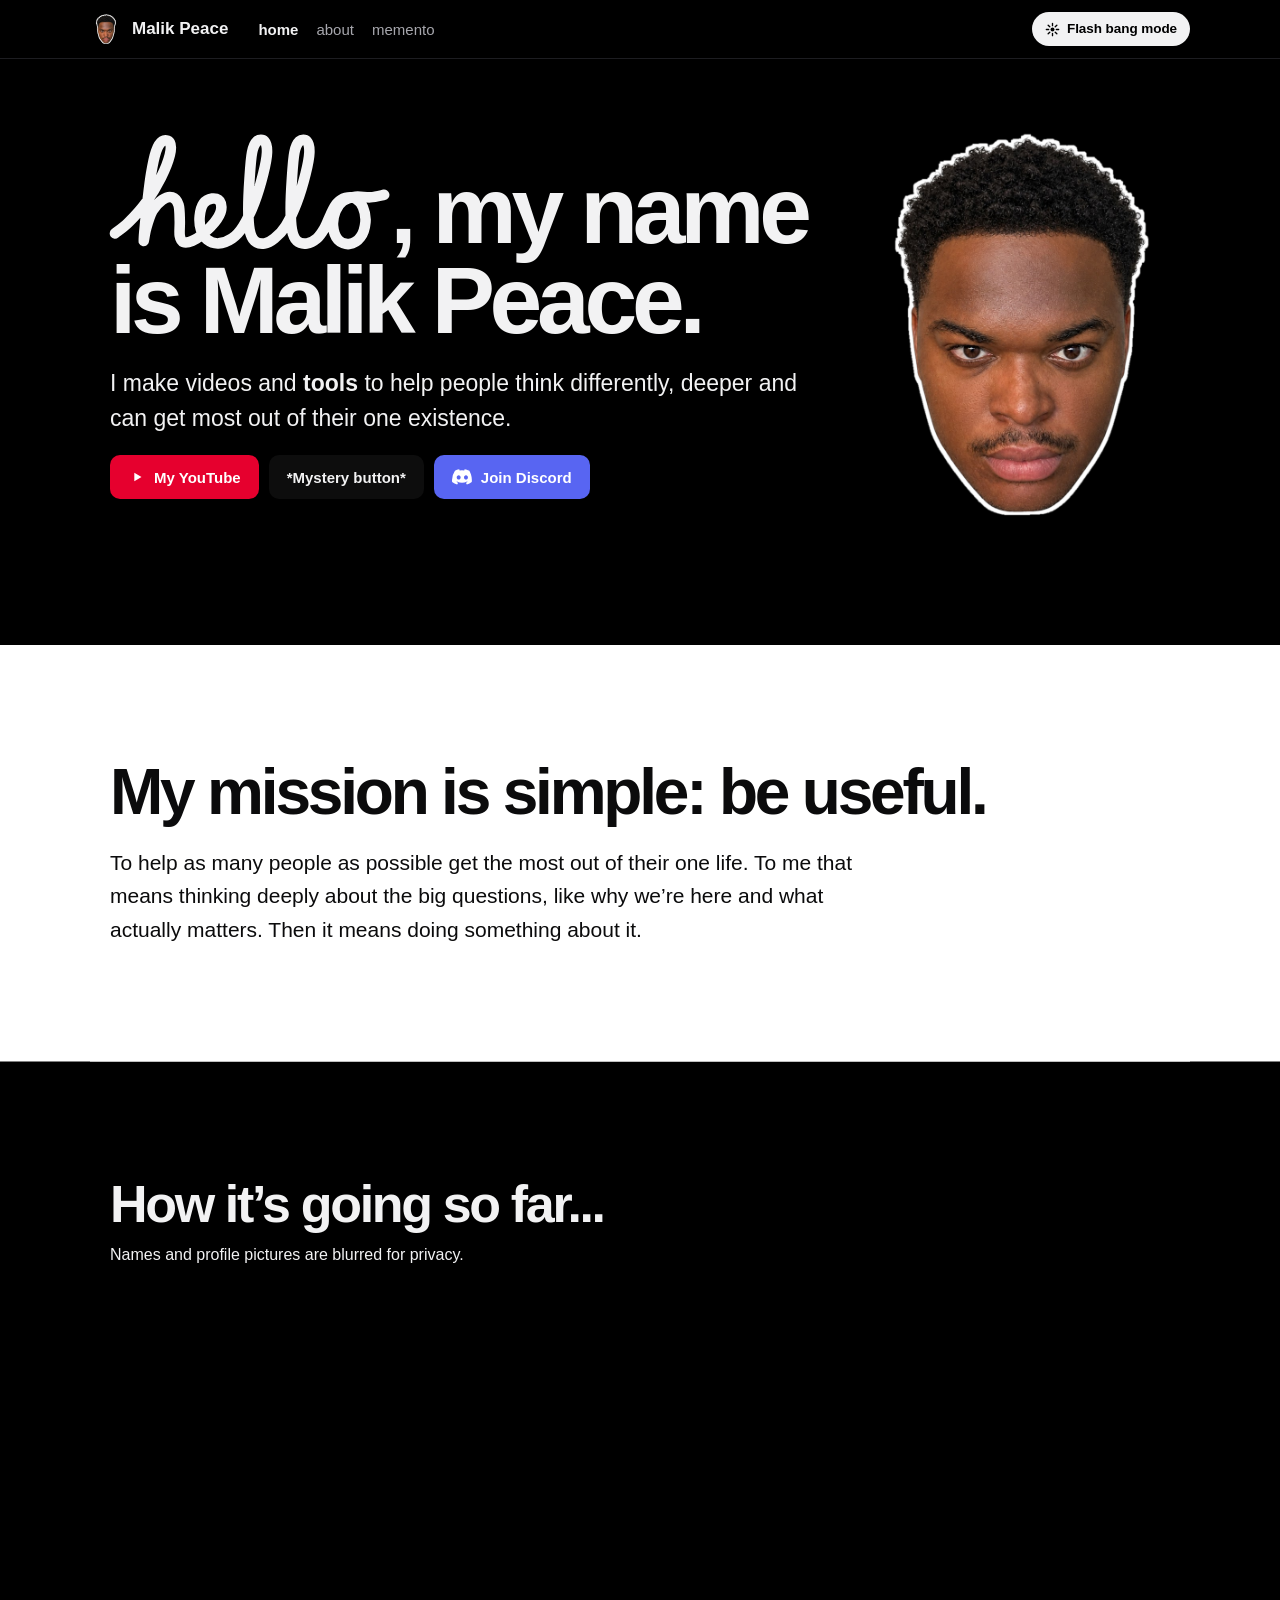
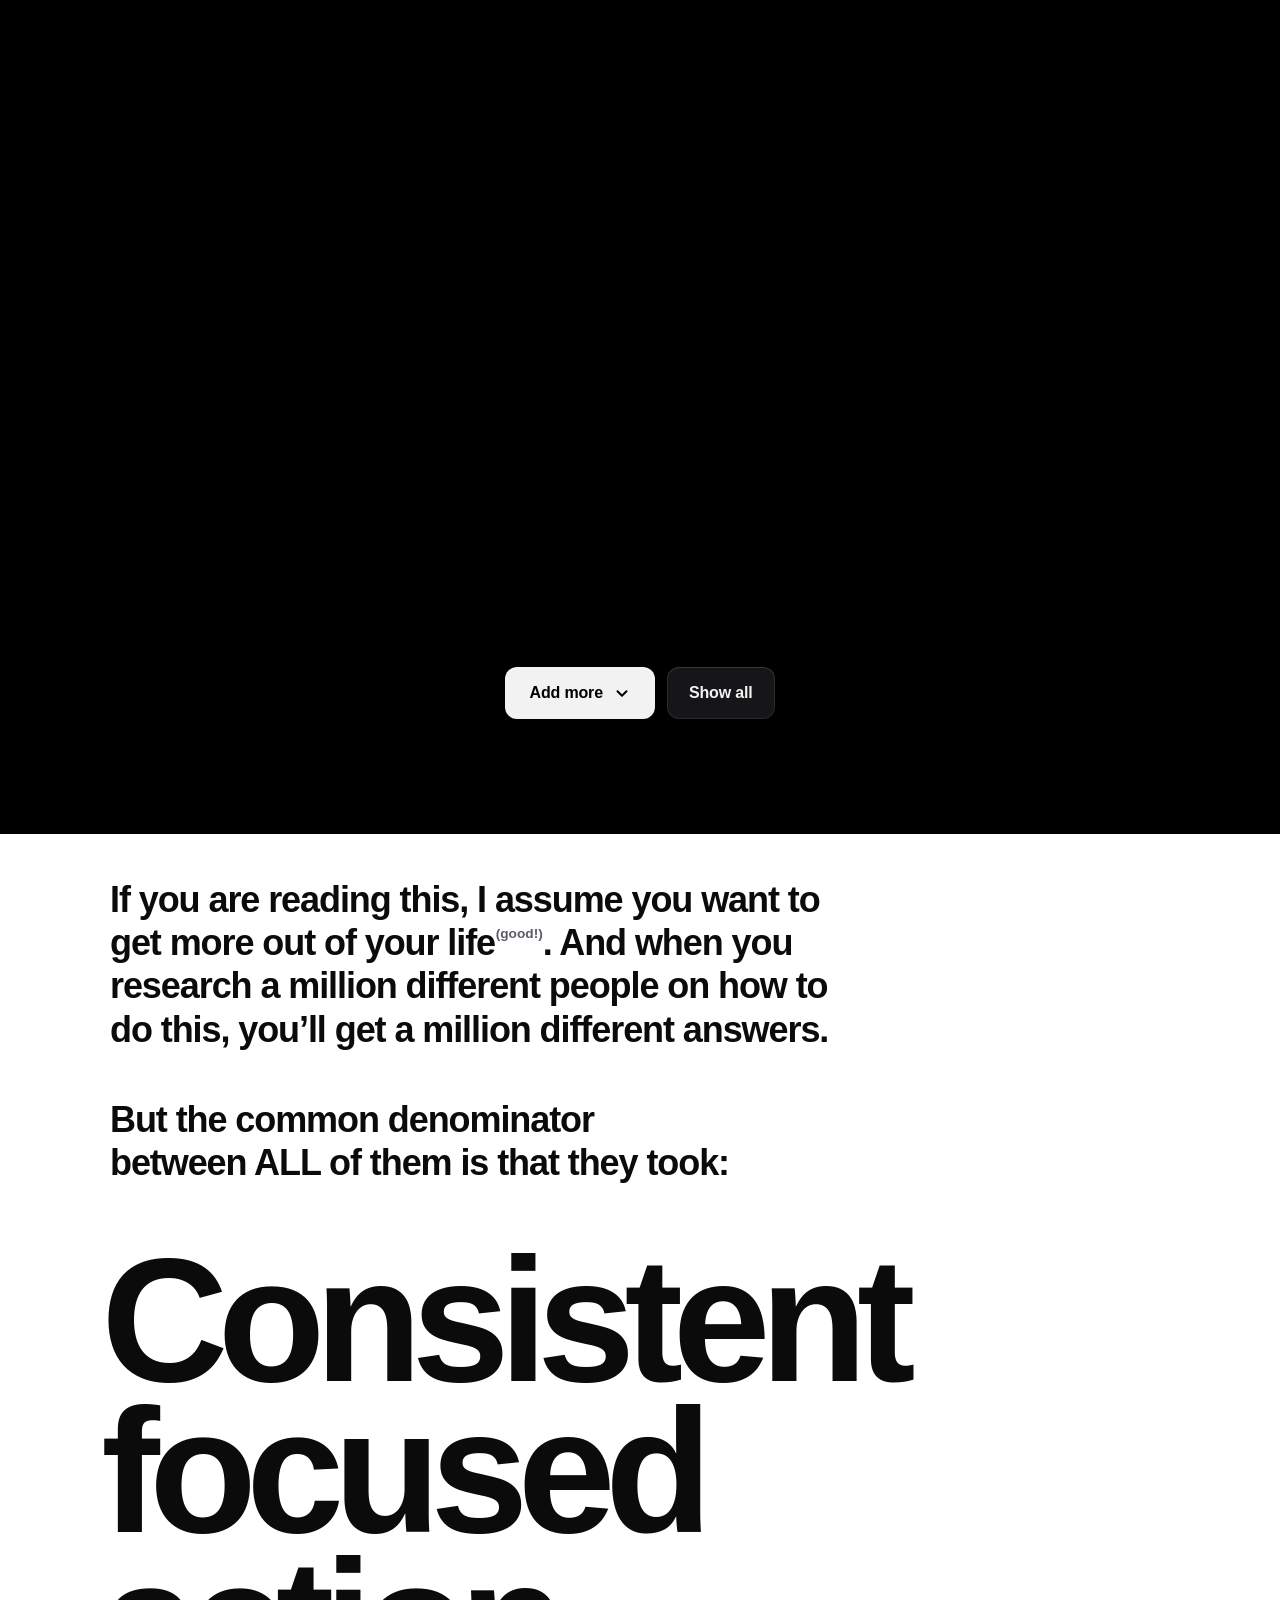
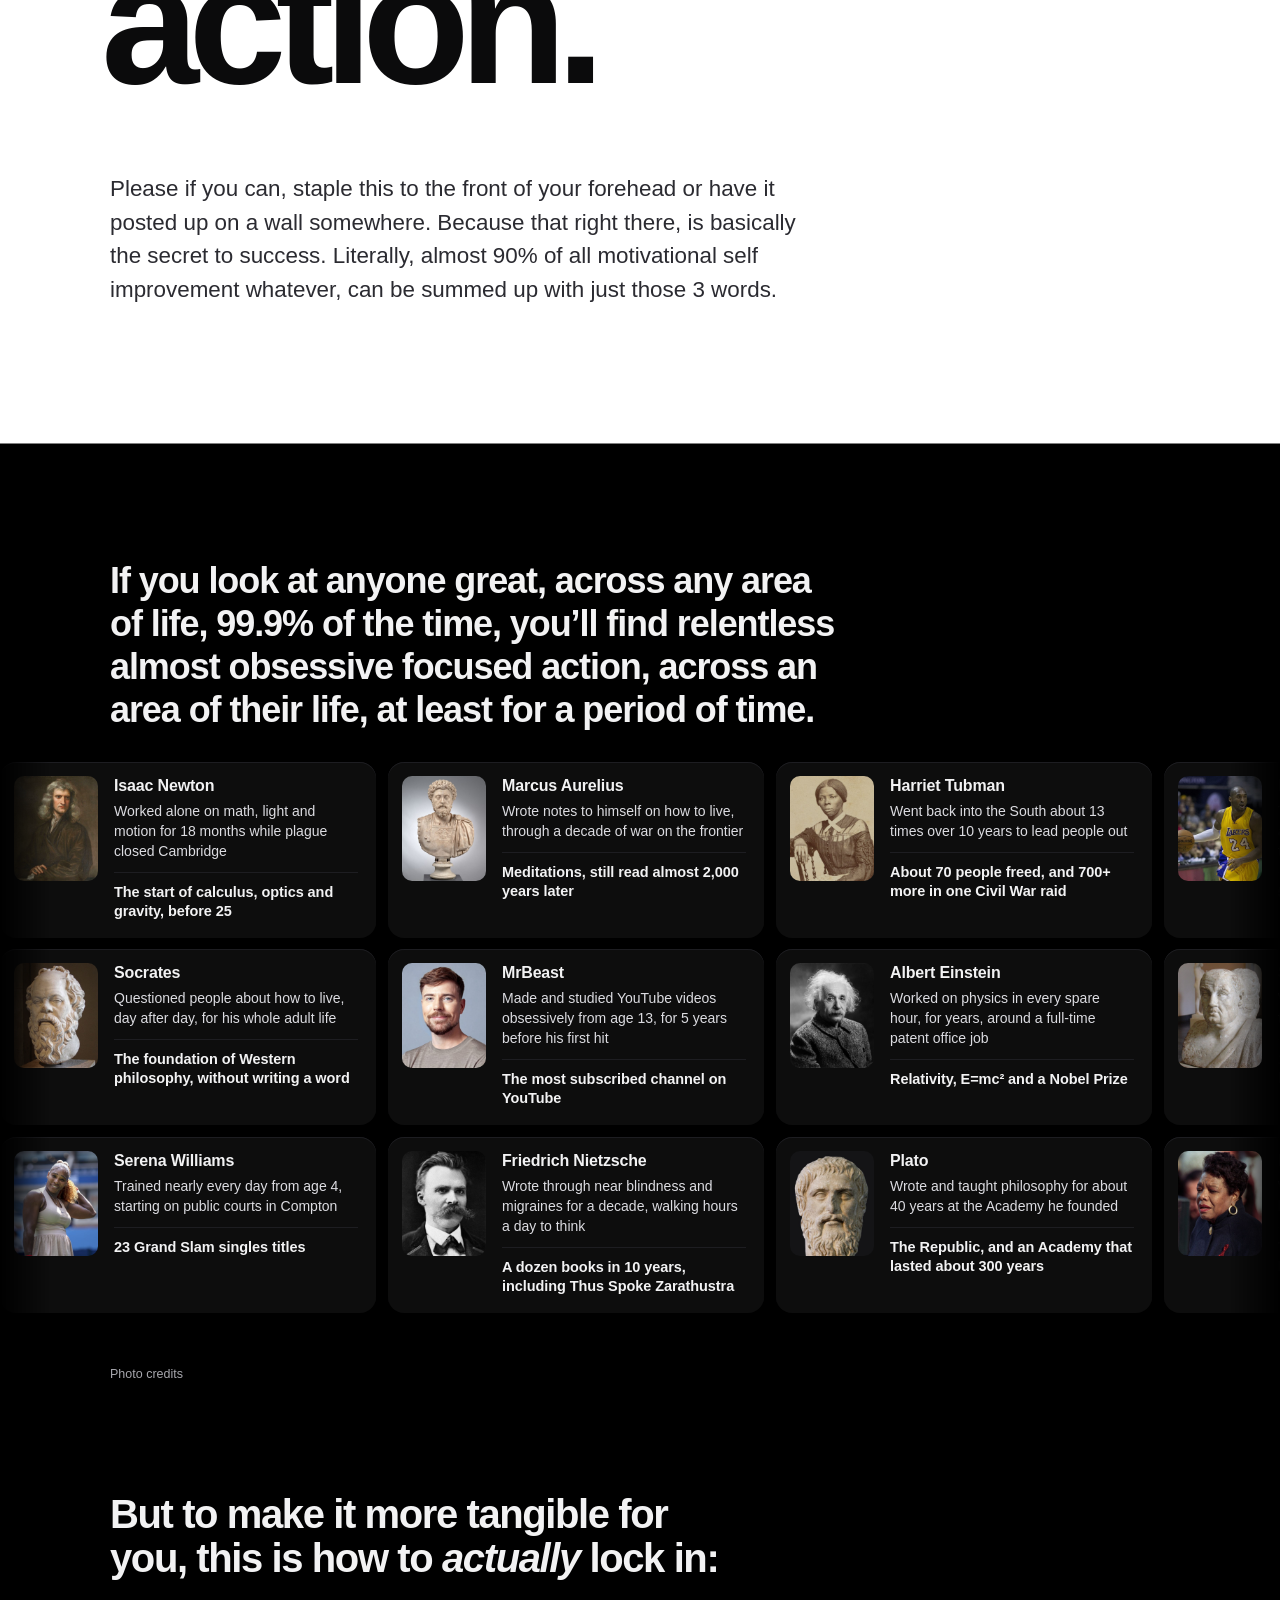
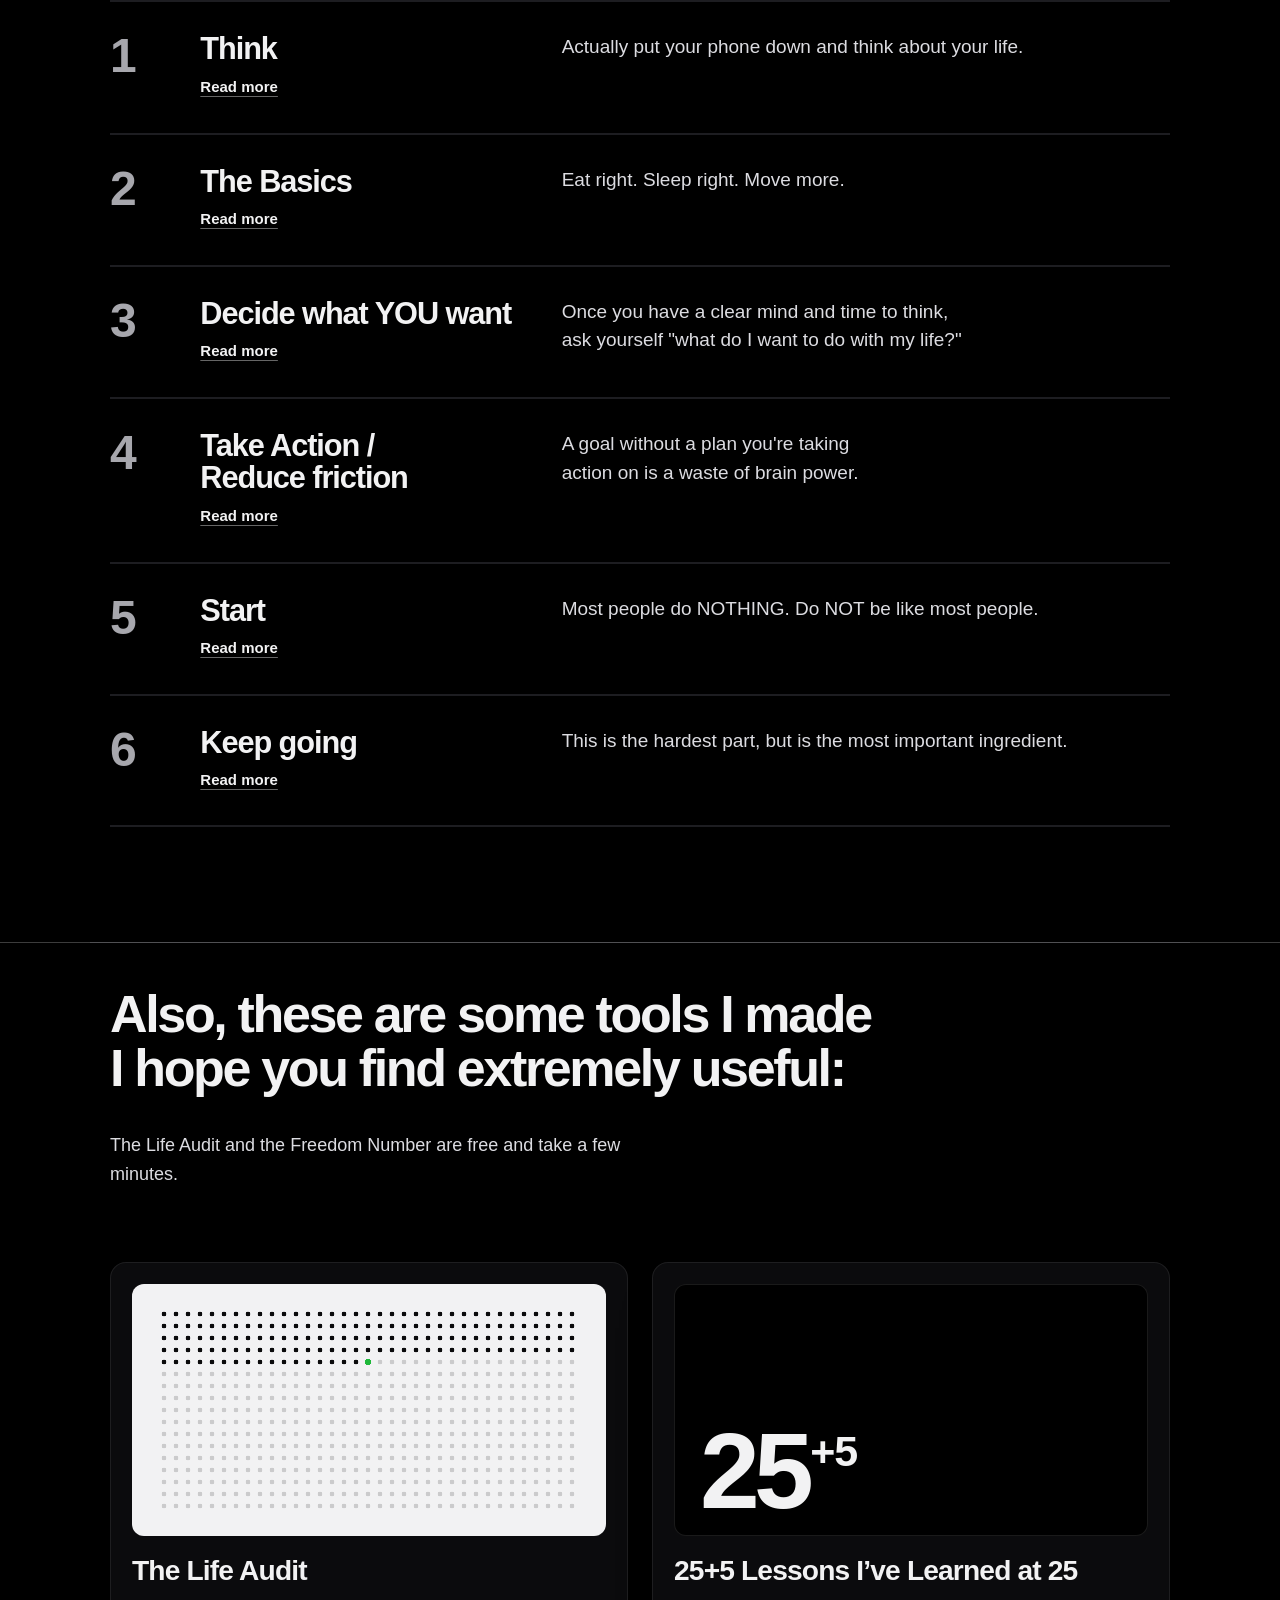
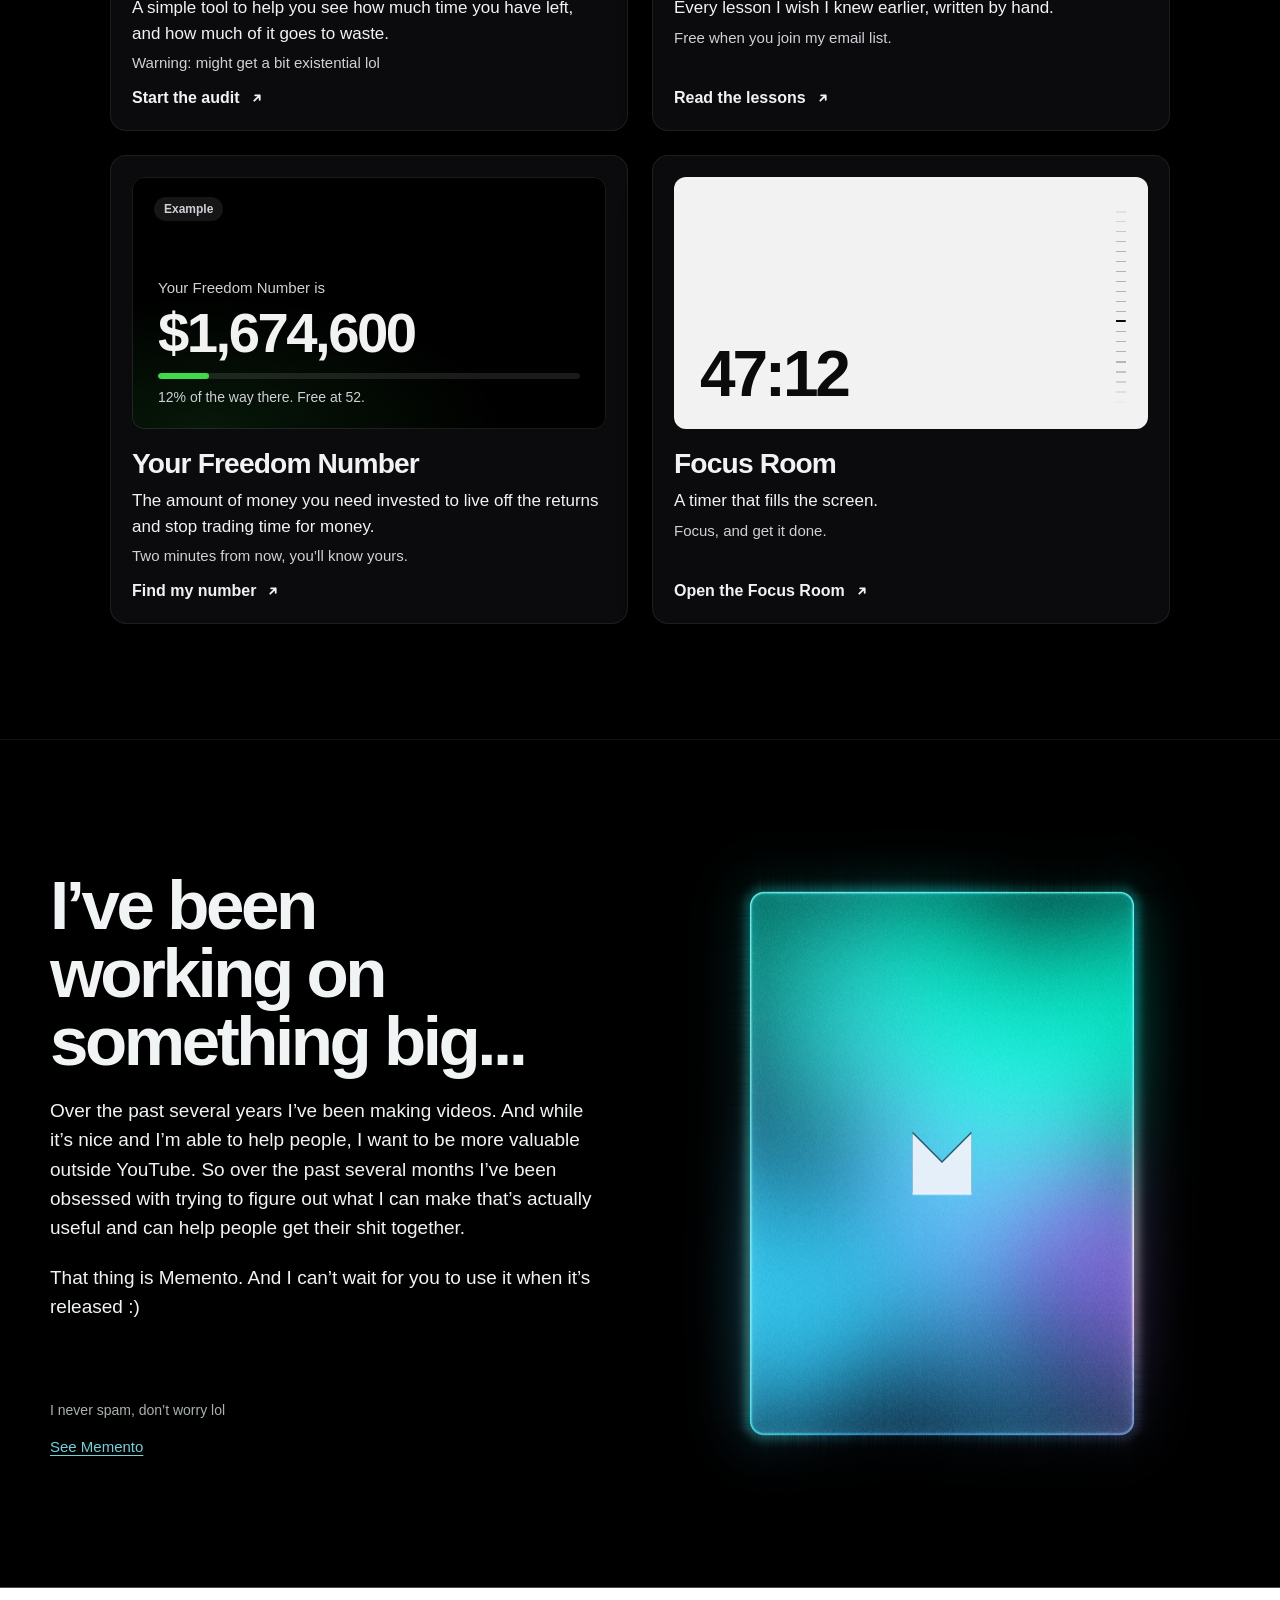
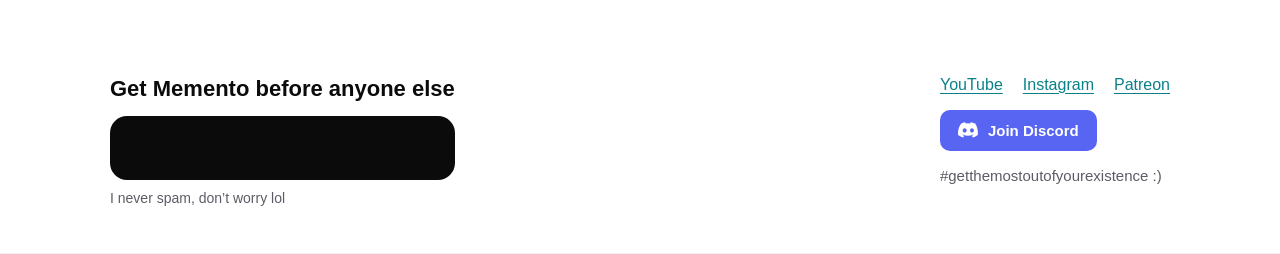
==== commit da8bb665: "25+5 in black and white only: no light blue on the lessons page or the homepage card Co-Authored-By:" ====
--- a/index.html
+++ b/index.html
@@ -17,12 +17,12 @@
 <script>try { if (localStorage.getItem('mp-theme') === 'light') document.documentElement.setAttribute('data-theme', 'light'); } catch (e) {}</script>
 <link rel="preconnect" href="https://fonts.googleapis.com">
 <link rel="stylesheet" href="https://fonts.googleapis.com/css2?family=Roboto:wght@400;500;700&display=swap">
-<link rel="stylesheet" href="assets/site.css?v=28">
+<link rel="stylesheet" href="assets/site.css?v=29">
 </head>
 <body class="s1 s5 s7 page-home">
 <div id="app"><header class="s1-top"><div class="bar"><a class="name" href="./"><img src="assets/face-sq-ol.png" alt="">Malik Peace</a><nav aria-label="Pages"><a href="./" aria-current="page">home</a><a href="about/">about</a><a href="https://mementoapp.co" target="_blank" rel="noopener">memento</a></nav><div class="mp-acts"><button type="button" class="mp-act fb" data-flashbang aria-pressed="false"><span class="lbl"><span class="lb-l"><svg viewBox="0 0 20 20" aria-hidden="true"><path d="M10 1.8v3.1M10 15.1v3.1M1.8 10h3.1M15.1 10h3.1M4.2 4.2l2.2 2.2M13.6 13.6l2.2 2.2M4.2 15.8l2.2-2.2M13.6 6.4l2.2-2.2" stroke="currentColor" stroke-width="1.8" stroke-linecap="round"/><circle cx="10" cy="10" r="2.6" fill="currentColor"/></svg>Flash bang mode</span><span class="lb-d"><svg viewBox="0 0 20 20" aria-hidden="true"><path d="M10 1.8v3.1M10 15.1v3.1M1.8 10h3.1M15.1 10h3.1M4.2 4.2l2.2 2.2M13.6 13.6l2.2 2.2M4.2 15.8l2.2-2.2M13.6 6.4l2.2-2.2" stroke="currentColor" stroke-width="1.8" stroke-linecap="round"/><circle cx="10" cy="10" r="2.6" fill="currentColor"/></svg>Dark mode</span></span></button></div></div></header><main><section class="wide s7-me"><div class="tx"><h1><span class="l hi-line"><button type="button" class="hi">Hello</button>, my</span> <span class="l" data-lc="">name is</span> <span class="l">Malik Peace.</span></h1><p class="lede">I make videos and <a href="https://mementoapp.co" target="_blank" rel="noopener">tools</a> to help people think differently, deeper and can get most out of their one existence.</p><div class="btns"><a class="btn yt" href="https://www.youtube.com/@malikpeace_" target="_blank" rel="noopener"><svg viewBox="0 0 20 20" aria-hidden="true"><path d="M7 5.2v9.6L15 10z" fill="currentColor"></path></svg>My YouTube</a><a class="btn ghost" href="https://mementoapp.co" target="_blank" rel="noopener"><span data-lc="">*Mystery button*</span></a><a class="btn dc" href="https://discord.gg/UNbPAUc3y4" target="_blank" rel="noopener"><svg viewBox="0 0 71 55" aria-hidden="true"><path fill="currentColor" d="M60.1 4.9A58.5 58.5 0 0 0 45.4.2a.2.2 0 0 0-.2.1 40.8 40.8 0 0 0-1.8 3.7 54 54 0 0 0-16.2 0A37.4 37.4 0 0 0 25.4.3a.2.2 0 0 0-.2-.1A58.4 58.4 0 0 0 10.5 5 59.5 59.5 0 0 0 .4 44.8a.3.3 0 0 0 .1.2 58.7 58.7 0 0 0 17.7 9 .2.2 0 0 0 .3-.1 42 42 0 0 0 3.6-5.9.2.2 0 0 0-.1-.3 38.7 38.7 0 0 1-5.5-2.6.2.2 0 0 1 0-.4l1.1-.9a.2.2 0 0 1 .2 0 41.9 41.9 0 0 0 35.6 0 .2.2 0 0 1 .2 0l1.1.9a.2.2 0 0 1 0 .4c-1.8 1-3.6 1.9-5.5 2.6a.2.2 0 0 0-.1.3 47.2 47.2 0 0 0 3.6 5.9.2.2 0 0 0 .3.1A58.5 58.5 0 0 0 70.1 45a.3.3 0 0 0 .1-.2c1.6-16.7-2.7-31.2-11.3-44.1zM23.7 36.7c-3.8 0-7-3.5-7-7.8s3.1-7.8 7-7.8 7.1 3.5 7 7.8c0 4.3-3.1 7.8-7 7.8zm25.9 0c-3.9 0-7-3.5-7-7.8s3-7.8 7-7.8 7 3.5 7 7.8-3.1 7.8-7 7.8z"></path></svg><span data-lc="">Join Discord</span></a></div></div><figure class="ph"><img src="assets/face-cut-ol.png" alt="Malik Peace"></figure></section><section class="wide s7-mission"><h2>My mission is simple: be useful.</h2><p>To help as many people as possible get the most out of their one life. To me that means thinking deeply about the big questions, like why we’re here and what actually matters. Then it means doing something about it.</p></section><section class="wide sec ysec"><div class="ytw-head"><h2>How it’s going so far...</h2><p>Names and profile pictures are blurred for privacy.</p></div><div class="ymarq" id="ymarq7" aria-label="Real YouTube comments"></div><div class="ybtns"><button type="button" class="ytbtn" id="ytallbtn" aria-expanded="false"><span class="lbl">Add more</span><svg class="chev" viewBox="0 0 20 20" aria-hidden="true"><path d="M5 8l5 5 5-5"></path></svg></button><button type="button" class="ytbtn" id="ywallbtn">Show all</button></div><div class="ywall" id="ywall" hidden=""></div></section><section class="wide sec s7-val" id="s7-value"><p class="bridge">If you are reading this, I assume you want to get more out of your life<sup class="good" data-lc="">(good!)</sup>. And when you research a million different people on how to do this, you’ll get a million different answers.</p><p class="bridge bridge2">But the common denominator between ALL of them is that they took:</p><p class="stmt" data-lc=""><span data-lc="">Consistent</span><span data-lc="">focused</span><span data-lc="">action.</span></p><p class="intro">Please if you can, staple this to the front of your forehead or have it posted up on a wall somewhere. Because that right there, is basically the secret to success. Literally, almost 90% of all motivational self improvement whatever, can be summed up with just those 3 words.</p><div class="steps7"><section class="great7" aria-label="Examples"><p class="great-h">If you look at anyone great, across any area of life, 99.9% of the time, you’ll find relentless almost obsessive focused action, across an area of their life, at least for a period of time.</p><div class="great-row" id="greatRow" aria-label="People"><ul class="row" style="--dur:153s"><li class="gp"><span class="gp-ph"><img src="assets/people/isaac-newton.jpg" alt="Isaac Newton" loading="lazy" width="480" height="600"></span><b class="gp-n">Isaac Newton</b><span class="gp-did">Worked alone on math, light and motion for 18 months while plague closed Cambridge</span><span class="gp-got">The start of calculus, optics and gravity, before 25</span></li><li class="gp"><span class="gp-ph"><img src="assets/people/marcus-aurelius.jpg" alt="Marcus Aurelius" loading="lazy" width="480" height="600"></span><b class="gp-n">Marcus Aurelius</b><span class="gp-did">Wrote notes to himself on how to live, through a decade of war on the frontier</span><span class="gp-got">Meditations, still read almost 2,000 years later</span></li><li class="gp"><span class="gp-ph"><img src="assets/people/harriet-tubman.jpg" alt="Harriet Tubman" loading="lazy" width="480" height="600"></span><b class="gp-n">Harriet Tubman</b><span class="gp-did">Went back into the South about 13 times over 10 years to lead people out</span><span class="gp-got">About 70 people freed, and 700+ more in one Civil War raid</span></li><li class="gp"><span class="gp-ph"><img src="assets/people/kobe-bryant.jpg" alt="Kobe Bryant" loading="lazy" width="480" height="600"></span><b class="gp-n">Kobe Bryant</b><span class="gp-did">Trained before sunrise, often from 4 a.m., through 20 seasons with one team</span><span class="gp-got">5 NBA titles and 18 All-Star games</span></li><li class="gp"><span class="gp-ph"><img src="assets/people/steve-jobs.jpg" alt="Steve Jobs" loading="lazy" width="480" height="600"></span><b class="gp-n">Steve Jobs</b><span class="gp-did">Obsessed over every detail of his products for 30+ years, even after Apple pushed him out</span><span class="gp-got">The Mac, the iPod, the iPhone and Pixar</span></li><li class="gp"><span class="gp-ph"><img src="assets/people/epictetus.jpg" alt="Epictetus" loading="lazy" width="480" height="600"></span><b class="gp-n">Epictetus</b><span class="gp-did">Born into slavery, then taught Stoic philosophy for decades at his own school</span><span class="gp-got">The Enchiridion, still read 1,900 years later</span></li><li class="gp"><span class="gp-ph"><img src="assets/people/lebron-james.jpg" alt="LeBron James" loading="lazy" width="480" height="600"></span><b class="gp-n">LeBron James</b><span class="gp-did">Trained and played at the top of the NBA, every season, for over 20 years</span><span class="gp-got">4 titles and the most points in NBA history</span></li><li class="gp"><span class="gp-ph"><img src="assets/people/aristotle.jpg" alt="Aristotle" loading="lazy" width="480" height="600"></span><b class="gp-n">Aristotle</b><span class="gp-did">Studied under Plato for 20 years from age 17, then taught for decades</span><span class="gp-got">The foundations of logic, biology and ethics</span></li><li class="gp"><span class="gp-ph"><img src="assets/people/david-goggins.jpg" alt="David Goggins" loading="lazy" width="480" height="600"></span><b class="gp-n">David Goggins</b><span class="gp-did">Trained for hours a day and lost 100+ pounds in under 3 months</span><span class="gp-got">Navy SEAL, ultramarathoner and pull-up record holder</span></li><li class="gp"><span class="gp-ph"><img src="assets/people/muhammad-ali.jpg" alt="Muhammad Ali" loading="lazy" width="480" height="600"></span><b class="gp-n">Muhammad Ali</b><span class="gp-did">Stood by his beliefs through 3+ years banned from boxing, then fought his way back</span><span class="gp-got">Heavyweight champion of the world, three times</span></li><li class="gp"><span class="gp-ph"><img src="assets/people/diogenes.jpg" alt="Diogenes" loading="lazy" width="480" height="600"></span><b class="gp-n">Diogenes</b><span class="gp-did">Lived his philosophy every day with almost nothing, sleeping in a clay jar</span><span class="gp-got">Cynicism, which helped shape Stoicism</span></li><li class="gp"><span class="gp-ph"><img src="assets/people/arthur-schopenhauer.jpg" alt="Arthur Schopenhauer" loading="lazy" width="480" height="600"></span><b class="gp-n">Arthur Schopenhauer</b><span class="gp-did">Kept refining one philosophy for 30+ years while almost nobody read it</span><span class="gp-got">Ideas that shaped Nietzsche, Wagner and Einstein</span></li><li class="gp"><span class="gp-ph"><img src="assets/people/cristiano-ronaldo.jpg" alt="Cristiano Ronaldo" loading="lazy" width="480" height="600"></span><b class="gp-n">Cristiano Ronaldo</b><span class="gp-did">Did extra training after practice, almost every day, for over 20 years</span><span class="gp-got">900+ goals and 5 Ballon d'Or awards</span></li><li class="gp"><span class="gp-ph"><img src="assets/people/galileo-galilei.jpg" alt="Galileo Galilei" loading="lazy" width="480" height="600"></span><b class="gp-n">Galileo Galilei</b><span class="gp-did">Built his own telescopes and studied the sky, night after night, for years</span><span class="gp-got">Jupiter's four largest moons, and the start of modern astronomy</span></li><li class="gp"><span class="gp-ph"><img src="assets/people/michel-de-montaigne.jpg" alt="Michel de Montaigne" loading="lazy" width="480" height="600"></span><b class="gp-n">Michel de Montaigne</b><span class="gp-did">Spent 20 years in his tower writing and rewriting one book</span><span class="gp-got">The Essays, which invented the essay</span></li><li class="gp"><span class="gp-ph"><img src="assets/people/william-shakespeare.jpg" alt="William Shakespeare" loading="lazy" width="480" height="600"></span><b class="gp-n">William Shakespeare</b><span class="gp-did">Wrote one or two plays a year for over 20 years</span><span class="gp-got">37 plays and 154 sonnets, still performed 400 years later</span></li><li class="gp"><span class="gp-ph"><img src="assets/people/carl-sagan.jpg" alt="Carl Sagan" loading="lazy" width="480" height="600"></span><b class="gp-n">Carl Sagan</b><span class="gp-did">Explained science to the public for decades, in books, on TV and on stage</span><span class="gp-got">Cosmos, watched by 500 million+ people</span></li><li class="gp" aria-hidden="true"><span class="gp-ph"><img src="assets/people/isaac-newton.jpg" alt="Isaac Newton" loading="lazy" width="480" height="600"></span><b class="gp-n">Isaac Newton</b><span class="gp-did">Worked alone on math, light and motion for 18 months while plague closed Cambridge</span><span class="gp-got">The start of calculus, optics and gravity, before 25</span></li><li class="gp" aria-hidden="true"><span class="gp-ph"><img src="assets/people/marcus-aurelius.jpg" alt="Marcus Aurelius" loading="lazy" width="480" height="600"></span><b class="gp-n">Marcus Aurelius</b><span class="gp-did">Wrote notes to himself on how to live, through a decade of war on the frontier</span><span class="gp-got">Meditations, still read almost 2,000 years later</span></li><li class="gp" aria-hidden="true"><span class="gp-ph"><img src="assets/people/harriet-tubman.jpg" alt="Harriet Tubman" loading="lazy" width="480" height="600"></span><b class="gp-n">Harriet Tubman</b><span class="gp-did">Went back into the South about 13 times over 10 years to lead people out</span><span class="gp-got">About 70 people freed, and 700+ more in one Civil War raid</span></li><li class="gp" aria-hidden="true"><span class="gp-ph"><img src="assets/people/kobe-bryant.jpg" alt="Kobe Bryant" loading="lazy" width="480" height="600"></span><b class="gp-n">Kobe Bryant</b><span class="gp-did">Trained before sunrise, often from 4 a.m., through 20 seasons with one team</span><span class="gp-got">5 NBA titles and 18 All-Star games</span></li><li class="gp" aria-hidden="true"><span class="gp-ph"><img src="assets/people/steve-jobs.jpg" alt="Steve Jobs" loading="lazy" width="480" height="600"></span><b class="gp-n">Steve Jobs</b><span class="gp-did">Obsessed over every detail of his products for 30+ years, even after Apple pushed him out</span><span class="gp-got">The Mac, the iPod, the iPhone and Pixar</span></li><li class="gp" aria-hidden="true"><span class="gp-ph"><img src="assets/people/epictetus.jpg" alt="Epictetus" loading="lazy" width="480" height="600"></span><b class="gp-n">Epictetus</b><span class="gp-did">Born into slavery, then taught Stoic philosophy for decades at his own school</span><span class="gp-got">The Enchiridion, still read 1,900 years later</span></li><li class="gp" aria-hidden="true"><span class="gp-ph"><img src="assets/people/lebron-james.jpg" alt="LeBron James" loading="lazy" width="480" height="600"></span><b class="gp-n">LeBron James</b><span class="gp-did">Trained and played at the top of the NBA, every season, for over 20 years</span><span class="gp-got">4 titles and the most points in NBA history</span></li><li class="gp" aria-hidden="true"><span class="gp-ph"><img src="assets/people/aristotle.jpg" alt="Aristotle" loading="lazy" width="480" height="600"></span><b class="gp-n">Aristotle</b><span class="gp-did">Studied under Plato for 20 years from age 17, then taught for decades</span><span class="gp-got">The foundations of logic, biology and ethics</span></li><li class="gp" aria-hidden="true"><span class="gp-ph"><img src="assets/people/david-goggins.jpg" alt="David Goggins" loading="lazy" width="480" height="600"></span><b class="gp-n">David Goggins</b><span class="gp-did">Trained for hours a day and lost 100+ pounds in under 3 months</span><span class="gp-got">Navy SEAL, ultramarathoner and pull-up record holder</span></li><li class="gp" aria-hidden="true"><span class="gp-ph"><img src="assets/people/muhammad-ali.jpg" alt="Muhammad Ali" loading="lazy" width="480" height="600"></span><b class="gp-n">Muhammad Ali</b><span class="gp-did">Stood by his beliefs through 3+ years banned from boxing, then fought his way back</span><span class="gp-got">Heavyweight champion of the world, three times</span></li><li class="gp" aria-hidden="true"><span class="gp-ph"><img src="assets/people/diogenes.jpg" alt="Diogenes" loading="lazy" width="480" height="600"></span><b class="gp-n">Diogenes</b><span class="gp-did">Lived his philosophy every day with almost nothing, sleeping in a clay jar</span><span class="gp-got">Cynicism, which helped shape Stoicism</span></li><li class="gp" aria-hidden="true"><span class="gp-ph"><img src="assets/people/arthur-schopenhauer.jpg" alt="Arthur Schopenhauer" loading="lazy" width="480" height="600"></span><b class="gp-n">Arthur Schopenhauer</b><span class="gp-did">Kept refining one philosophy for 30+ years while almost nobody read it</span><span class="gp-got">Ideas that shaped Nietzsche, Wagner and Einstein</span></li><li class="gp" aria-hidden="true"><span class="gp-ph"><img src="assets/people/cristiano-ronaldo.jpg" alt="Cristiano Ronaldo" loading="lazy" width="480" height="600"></span><b class="gp-n">Cristiano Ronaldo</b><span class="gp-did">Did extra training after practice, almost every day, for over 20 years</span><span class="gp-got">900+ goals and 5 Ballon d'Or awards</span></li><li class="gp" aria-hidden="true"><span class="gp-ph"><img src="assets/people/galileo-galilei.jpg" alt="Galileo Galilei" loading="lazy" width="480" height="600"></span><b class="gp-n">Galileo Galilei</b><span class="gp-did">Built his own telescopes and studied the sky, night after night, for years</span><span class="gp-got">Jupiter's four largest moons, and the start of modern astronomy</span></li><li class="gp" aria-hidden="true"><span class="gp-ph"><img src="assets/people/michel-de-montaigne.jpg" alt="Michel de Montaigne" loading="lazy" width="480" height="600"></span><b class="gp-n">Michel de Montaigne</b><span class="gp-did">Spent 20 years in his tower writing and rewriting one book</span><span class="gp-got">The Essays, which invented the essay</span></li><li class="gp" aria-hidden="true"><span class="gp-ph"><img src="assets/people/william-shakespeare.jpg" alt="William Shakespeare" loading="lazy" width="480" height="600"></span><b class="gp-n">William Shakespeare</b><span class="gp-did">Wrote one or two plays a year for over 20 years</span><span class="gp-got">37 plays and 154 sonnets, still performed 400 years later</span></li><li class="gp" aria-hidden="true"><span class="gp-ph"><img src="assets/people/carl-sagan.jpg" alt="Carl Sagan" loading="lazy" width="480" height="600"></span><b class="gp-n">Carl Sagan</b><span class="gp-did">Explained science to the public for decades, in books, on TV and on stage</span><span class="gp-got">Cosmos, watched by 500 million+ people</span></li></ul><ul class="row rev" style="--dur:178s"><li class="gp"><span class="gp-ph"><img src="assets/people/socrates.jpg" alt="Socrates" loading="lazy" width="480" height="600"></span><b class="gp-n">Socrates</b><span class="gp-did">Questioned people about how to live, day after day, for his whole adult life</span><span class="gp-got">The foundation of Western philosophy, without writing a word</span></li><li class="gp"><span class="gp-ph"><img src="assets/people/mrbeast.jpg" alt="MrBeast" loading="lazy" width="480" height="600"></span><b class="gp-n">MrBeast</b><span class="gp-did">Made and studied YouTube videos obsessively from age 13, for 5 years before his first hit</span><span class="gp-got">The most subscribed channel on YouTube</span></li><li class="gp"><span class="gp-ph"><img src="assets/people/albert-einstein.jpg" alt="Albert Einstein" loading="lazy" width="480" height="600"></span><b class="gp-n">Albert Einstein</b><span class="gp-did">Worked on physics in every spare hour, for years, around a full-time patent office job</span><span class="gp-got">Relativity, E=mc² and a Nobel Prize</span></li><li class="gp"><span class="gp-ph"><img src="assets/people/seneca-the-younger.jpg" alt="Seneca" loading="lazy" width="480" height="600"></span><b class="gp-n">Seneca</b><span class="gp-did">Wrote letter after letter on how to live, through the last years of his life</span><span class="gp-got">124 letters still read 2,000 years later</span></li><li class="gp"><span class="gp-ph"><img src="assets/people/albert-camus.jpg" alt="Albert Camus" loading="lazy" width="480" height="600"></span><b class="gp-n">Albert Camus</b><span class="gp-did">Wrote nearly every day through tuberculosis and a world war</span><span class="gp-got">The Stranger, The Plague and a Nobel Prize at 44</span></li><li class="gp"><span class="gp-ph"><img src="assets/people/leonardo-da-vinci.jpg" alt="Leonardo da Vinci" loading="lazy" width="480" height="600"></span><b class="gp-n">Leonardo da Vinci</b><span class="gp-did">Reworked one portrait for over 10 years, while filling thousands of notebook pages</span><span class="gp-got">The Mona Lisa, the most famous painting in the world</span></li><li class="gp"><span class="gp-ph"><img src="assets/people/viktor-frankl.jpg" alt="Viktor Frankl" loading="lazy" width="480" height="600"></span><b class="gp-n">Viktor Frankl</b><span class="gp-did">Kept rebuilding his life's work on scraps of paper, through 3 years in Nazi camps</span><span class="gp-got">Man's Search for Meaning, read by millions</span></li><li class="gp"><span class="gp-ph"><img src="assets/people/charles-darwin.jpg" alt="Charles Darwin" loading="lazy" width="480" height="600"></span><b class="gp-n">Charles Darwin</b><span class="gp-did">Studied nature for 20+ years before publishing, 8 of them on barnacles alone</span><span class="gp-got">On the Origin of Species, and the theory of evolution</span></li><li class="gp"><span class="gp-ph"><img src="assets/people/j-k-rowling.jpg" alt="J.K. Rowling" loading="lazy" width="480" height="600"></span><b class="gp-n">J.K. Rowling</b><span class="gp-did">Wrote the first Harry Potter for about 5 years, then took 12 rejections</span><span class="gp-got">500 million+ Harry Potter books sold</span></li><li class="gp"><span class="gp-ph"><img src="assets/people/simone-de-beauvoir.jpg" alt="Simone de Beauvoir" loading="lazy" width="480" height="600"></span><b class="gp-n">Simone de Beauvoir</b><span class="gp-did">Wrote almost every day, mornings and afternoons, for decades</span><span class="gp-got">The Second Sex, which reshaped feminism</span></li><li class="gp"><span class="gp-ph"><img src="assets/people/jeff-bezos.jpg" alt="Jeff Bezos" loading="lazy" width="480" height="600"></span><b class="gp-n">Jeff Bezos</b><span class="gp-did">Put almost everything back into Amazon for 9 years before its first full year of profit</span><span class="gp-got">One of the biggest companies on Earth</span></li><li class="gp"><span class="gp-ph"><img src="assets/people/christopher-nolan.jpg" alt="Christopher Nolan" loading="lazy" width="480" height="600"></span><b class="gp-n">Christopher Nolan</b><span class="gp-did">Shot his first film on weekends for a year on £3,000, then kept making films for 25 years</span><span class="gp-got">Inception, Interstellar, Oppenheimer and an Oscar</span></li><li class="gp"><span class="gp-ph"><img src="assets/people/baruch-spinoza.jpg" alt="Baruch Spinoza" loading="lazy" width="480" height="600"></span><b class="gp-n">Baruch Spinoza</b><span class="gp-did">Wrote one book for 14 years, while grinding lenses to pay his way</span><span class="gp-got">The Ethics, still studied 350 years later</span></li><li class="gp"><span class="gp-ph"><img src="assets/people/fyodor-dostoevsky.jpg" alt="Fyodor Dostoevsky" loading="lazy" width="480" height="600"></span><b class="gp-n">Fyodor Dostoevsky</b><span class="gp-did">Kept writing for 30+ years, through debt, deadlines and 4 years in a Siberian prison camp</span><span class="gp-got">Crime and Punishment and The Brothers Karamazov</span></li><li class="gp"><span class="gp-ph"><img src="assets/people/abraham-lincoln.jpg" alt="Abraham Lincoln" loading="lazy" width="480" height="600"></span><b class="gp-n">Abraham Lincoln</b><span class="gp-did">Kept running for office for 28 years, through two lost Senate races</span><span class="gp-got">President, the Union saved and slavery ended</span></li><li class="gp"><span class="gp-ph"><img src="assets/people/nelson-mandela.jpg" alt="Nelson Mandela" loading="lazy" width="480" height="600"></span><b class="gp-n">Nelson Mandela</b><span class="gp-did">Never gave up the fight against apartheid, through 27 years in prison</span><span class="gp-got">The end of apartheid, and South Africa's first Black president</span></li><li class="gp"><span class="gp-ph"><img src="assets/people/neil-armstrong.jpg" alt="Neil Armstrong" loading="lazy" width="480" height="600"></span><b class="gp-n">Neil Armstrong</b><span class="gp-did">Flew experimental planes and spacecraft for 14 years, 200+ kinds of aircraft</span><span class="gp-got">The first steps on the Moon, in 1969</span></li><li class="gp" aria-hidden="true"><span class="gp-ph"><img src="assets/people/socrates.jpg" alt="Socrates" loading="lazy" width="480" height="600"></span><b class="gp-n">Socrates</b><span class="gp-did">Questioned people about how to live, day after day, for his whole adult life</span><span class="gp-got">The foundation of Western philosophy, without writing a word</span></li><li class="gp" aria-hidden="true"><span class="gp-ph"><img src="assets/people/mrbeast.jpg" alt="MrBeast" loading="lazy" width="480" height="600"></span><b class="gp-n">MrBeast</b><span class="gp-did">Made and studied YouTube videos obsessively from age 13, for 5 years before his first hit</span><span class="gp-got">The most subscribed channel on YouTube</span></li><li class="gp" aria-hidden="true"><span class="gp-ph"><img src="assets/people/albert-einstein.jpg" alt="Albert Einstein" loading="lazy" width="480" height="600"></span><b class="gp-n">Albert Einstein</b><span class="gp-did">Worked on physics in every spare hour, for years, around a full-time patent office job</span><span class="gp-got">Relativity, E=mc² and a Nobel Prize</span></li><li class="gp" aria-hidden="true"><span class="gp-ph"><img src="assets/people/seneca-the-younger.jpg" alt="Seneca" loading="lazy" width="480" height="600"></span><b class="gp-n">Seneca</b><span class="gp-did">Wrote letter after letter on how to live, through the last years of his life</span><span class="gp-got">124 letters still read 2,000 years later</span></li><li class="gp" aria-hidden="true"><span class="gp-ph"><img src="assets/people/albert-camus.jpg" alt="Albert Camus" loading="lazy" width="480" height="600"></span><b class="gp-n">Albert Camus</b><span class="gp-did">Wrote nearly every day through tuberculosis and a world war</span><span class="gp-got">The Stranger, The Plague and a Nobel Prize at 44</span></li><li class="gp" aria-hidden="true"><span class="gp-ph"><img src="assets/people/leonardo-da-vinci.jpg" alt="Leonardo da Vinci" loading="lazy" width="480" height="600"></span><b class="gp-n">Leonardo da Vinci</b><span class="gp-did">Reworked one portrait for over 10 years, while filling thousands of notebook pages</span><span class="gp-got">The Mona Lisa, the most famous painting in the world</span></li><li class="gp" aria-hidden="true"><span class="gp-ph"><img src="assets/people/viktor-frankl.jpg" alt="Viktor Frankl" loading="lazy" width="480" height="600"></span><b class="gp-n">Viktor Frankl</b><span class="gp-did">Kept rebuilding his life's work on scraps of paper, through 3 years in Nazi camps</span><span class="gp-got">Man's Search for Meaning, read by millions</span></li><li class="gp" aria-hidden="true"><span class="gp-ph"><img src="assets/people/charles-darwin.jpg" alt="Charles Darwin" loading="lazy" width="480" height="600"></span><b class="gp-n">Charles Darwin</b><span class="gp-did">Studied nature for 20+ years before publishing, 8 of them on barnacles alone</span><span class="gp-got">On the Origin of Species, and the theory of evolution</span></li><li class="gp" aria-hidden="true"><span class="gp-ph"><img src="assets/people/j-k-rowling.jpg" alt="J.K. Rowling" loading="lazy" width="480" height="600"></span><b class="gp-n">J.K. Rowling</b><span class="gp-did">Wrote the first Harry Potter for about 5 years, then took 12 rejections</span><span class="gp-got">500 million+ Harry Potter books sold</span></li><li class="gp" aria-hidden="true"><span class="gp-ph"><img src="assets/people/simone-de-beauvoir.jpg" alt="Simone de Beauvoir" loading="lazy" width="480" height="600"></span><b class="gp-n">Simone de Beauvoir</b><span class="gp-did">Wrote almost every day, mornings and afternoons, for decades</span><span class="gp-got">The Second Sex, which reshaped feminism</span></li><li class="gp" aria-hidden="true"><span class="gp-ph"><img src="assets/people/jeff-bezos.jpg" alt="Jeff Bezos" loading="lazy" width="480" height="600"></span><b class="gp-n">Jeff Bezos</b><span class="gp-did">Put almost everything back into Amazon for 9 years before its first full year of profit</span><span class="gp-got">One of the biggest companies on Earth</span></li><li class="gp" aria-hidden="true"><span class="gp-ph"><img src="assets/people/christopher-nolan.jpg" alt="Christopher Nolan" loading="lazy" width="480" height="600"></span><b class="gp-n">Christopher Nolan</b><span class="gp-did">Shot his first film on weekends for a year on £3,000, then kept making films for 25 years</span><span class="gp-got">Inception, Interstellar, Oppenheimer and an Oscar</span></li><li class="gp" aria-hidden="true"><span class="gp-ph"><img src="assets/people/baruch-spinoza.jpg" alt="Baruch Spinoza" loading="lazy" width="480" height="600"></span><b class="gp-n">Baruch Spinoza</b><span class="gp-did">Wrote one book for 14 years, while grinding lenses to pay his way</span><span class="gp-got">The Ethics, still studied 350 years later</span></li><li class="gp" aria-hidden="true"><span class="gp-ph"><img src="assets/people/fyodor-dostoevsky.jpg" alt="Fyodor Dostoevsky" loading="lazy" width="480" height="600"></span><b class="gp-n">Fyodor Dostoevsky</b><span class="gp-did">Kept writing for 30+ years, through debt, deadlines and 4 years in a Siberian prison camp</span><span class="gp-got">Crime and Punishment and The Brothers Karamazov</span></li><li class="gp" aria-hidden="true"><span class="gp-ph"><img src="assets/people/abraham-lincoln.jpg" alt="Abraham Lincoln" loading="lazy" width="480" height="600"></span><b class="gp-n">Abraham Lincoln</b><span class="gp-did">Kept running for office for 28 years, through two lost Senate races</span><span class="gp-got">President, the Union saved and slavery ended</span></li><li class="gp" aria-hidden="true"><span class="gp-ph"><img src="assets/people/nelson-mandela.jpg" alt="Nelson Mandela" loading="lazy" width="480" height="600"></span><b class="gp-n">Nelson Mandela</b><span class="gp-did">Never gave up the fight against apartheid, through 27 years in prison</span><span class="gp-got">The end of apartheid, and South Africa's first Black president</span></li><li class="gp" aria-hidden="true"><span class="gp-ph"><img src="assets/people/neil-armstrong.jpg" alt="Neil Armstrong" loading="lazy" width="480" height="600"></span><b class="gp-n">Neil Armstrong</b><span class="gp-did">Flew experimental planes and spacecraft for 14 years, 200+ kinds of aircraft</span><span class="gp-got">The first steps on the Moon, in 1969</span></li></ul><ul class="row" style="--dur:136s"><li class="gp"><span class="gp-ph"><img src="assets/people/serena-williams.jpg" alt="Serena Williams" loading="lazy" width="480" height="600"></span><b class="gp-n">Serena Williams</b><span class="gp-did">Trained nearly every day from age 4, starting on public courts in Compton</span><span class="gp-got">23 Grand Slam singles titles</span></li><li class="gp"><span class="gp-ph"><img src="assets/people/friedrich-nietzsche.jpg" alt="Friedrich Nietzsche" loading="lazy" width="480" height="600"></span><b class="gp-n">Friedrich Nietzsche</b><span class="gp-did">Wrote through near blindness and migraines for a decade, walking hours a day to think</span><span class="gp-got">A dozen books in 10 years, including Thus Spoke Zarathustra</span></li><li class="gp"><span class="gp-ph"><img src="assets/people/plato.jpg" alt="Plato" loading="lazy" width="480" height="600"></span><b class="gp-n">Plato</b><span class="gp-did">Wrote and taught philosophy for about 40 years at the Academy he founded</span><span class="gp-got">The Republic, and an Academy that lasted about 300 years</span></li><li class="gp"><span class="gp-ph"><img src="assets/people/maya-angelou.jpg" alt="Maya Angelou" loading="lazy" width="480" height="600"></span><b class="gp-n">Maya Angelou</b><span class="gp-did">Wrote every morning for decades, in a hotel room she rented just to write</span><span class="gp-got">7 autobiographies, poetry and the Presidential Medal of Freedom</span></li><li class="gp"><span class="gp-ph"><img src="assets/people/simone-biles.jpg" alt="Simone Biles" loading="lazy" width="480" height="600"></span><b class="gp-n">Simone Biles</b><span class="gp-did">Trained in the gym nearly every day for 20+ years, since age 6</span><span class="gp-got">30 World medals and 11 Olympic medals</span></li><li class="gp"><span class="gp-ph"><img src="assets/people/jean-paul-sartre.jpg" alt="Jean-Paul Sartre" loading="lazy" width="480" height="600"></span><b class="gp-n">Jean-Paul Sartre</b><span class="gp-did">Wrote every morning and every evening, almost every day, for decades</span><span class="gp-got">Being and Nothingness, and a Nobel Prize he turned down</span></li><li class="gp"><span class="gp-ph"><img src="assets/people/marie-curie.jpg" alt="Marie Curie" loading="lazy" width="480" height="600"></span><b class="gp-n">Marie Curie</b><span class="gp-did">Stirred tons of ore by hand in a leaky shed for about 4 years to isolate radium</span><span class="gp-got">Two Nobel Prizes, the first person to win in two sciences</span></li><li class="gp"><span class="gp-ph"><img src="assets/people/soren-kierkegaard.jpg" alt="Søren Kierkegaard" loading="lazy" width="480" height="600"></span><b class="gp-n">Søren Kierkegaard</b><span class="gp-did">Wrote at a furious pace for about 12 years, three major books in 1843 alone</span><span class="gp-got">The foundations of existentialism</span></li><li class="gp"><span class="gp-ph"><img src="assets/people/confucius.jpg" alt="Confucius" loading="lazy" width="480" height="600"></span><b class="gp-n">Confucius</b><span class="gp-did">Taught students how to live and lead for decades, much of it wandering from state to state</span><span class="gp-got">The Analects, and 2,500 years of influence</span></li><li class="gp"><span class="gp-ph"><img src="assets/people/malala-yousafzai.jpg" alt="Malala Yousafzai" loading="lazy" width="480" height="600"></span><b class="gp-n">Malala Yousafzai</b><span class="gp-did">Spoke up for girls' education from age 11, and kept going after being shot at 15</span><span class="gp-got">The youngest Nobel Prize winner, at 17</span></li><li class="gp"><span class="gp-ph"><img src="assets/people/mahatma-gandhi.jpg" alt="Mahatma Gandhi" loading="lazy" width="480" height="600"></span><b class="gp-n">Mahatma Gandhi</b><span class="gp-did">Led nonviolent protest for about 30 years, once walking 240 miles to make salt</span><span class="gp-got">India's independence in 1947</span></li><li class="gp"><span class="gp-ph"><img src="assets/people/gautama-buddha.jpg" alt="The Buddha" loading="lazy" width="480" height="600"></span><b class="gp-n">The Buddha</b><span class="gp-did">Spent 6 years searching for the end of suffering, then taught it for about 45 years</span><span class="gp-got">Buddhism, followed by hundreds of millions today</span></li><li class="gp"><span class="gp-ph"><img src="assets/people/martin-luther-king-jr.jpg" alt="Martin Luther King Jr." loading="lazy" width="480" height="600"></span><b class="gp-n">Martin Luther King Jr.</b><span class="gp-did">Gave 2,500+ speeches and traveled 6 million miles over 11 years</span><span class="gp-got">The Civil Rights Act and the Voting Rights Act</span></li><li class="gp"><span class="gp-ph"><img src="assets/people/elon-musk.jpg" alt="Elon Musk" loading="lazy" width="480" height="600"></span><b class="gp-n">Elon Musk</b><span class="gp-did">Worked 80 to 100 hour weeks for 20+ years on rockets and electric cars</span><span class="gp-got">SpaceX's reusable rockets, and Tesla, the most valuable carmaker</span></li><li class="gp"><span class="gp-ph"><img src="assets/people/arnold-schwarzenegger.jpg" alt="Arnold Schwarzenegger" loading="lazy" width="480" height="600"></span><b class="gp-n">Arnold Schwarzenegger</b><span class="gp-did">Trained 4 to 5 hours a day, six days a week, for over a decade</span><span class="gp-got">7 Mr. Olympia titles, then Hollywood and Governor of California</span></li><li class="gp"><span class="gp-ph"><img src="assets/people/wright-brothers.jpg" alt="Orville Wright" loading="lazy" width="480" height="600"></span><b class="gp-n">Orville Wright</b><span class="gp-did">Built and tested kites, gliders and engines with his brother for 4 years</span><span class="gp-got">The first powered flight, in 1903</span></li><li class="gp" aria-hidden="true"><span class="gp-ph"><img src="assets/people/serena-williams.jpg" alt="Serena Williams" loading="lazy" width="480" height="600"></span><b class="gp-n">Serena Williams</b><span class="gp-did">Trained nearly every day from age 4, starting on public courts in Compton</span><span class="gp-got">23 Grand Slam singles titles</span></li><li class="gp" aria-hidden="true"><span class="gp-ph"><img src="assets/people/friedrich-nietzsche.jpg" alt="Friedrich Nietzsche" loading="lazy" width="480" height="600"></span><b class="gp-n">Friedrich Nietzsche</b><span class="gp-did">Wrote through near blindness and migraines for a decade, walking hours a day to think</span><span class="gp-got">A dozen books in 10 years, including Thus Spoke Zarathustra</span></li><li class="gp" aria-hidden="true"><span class="gp-ph"><img src="assets/people/plato.jpg" alt="Plato" loading="lazy" width="480" height="600"></span><b class="gp-n">Plato</b><span class="gp-did">Wrote and taught philosophy for about 40 years at the Academy he founded</span><span class="gp-got">The Republic, and an Academy that lasted about 300 years</span></li><li class="gp" aria-hidden="true"><span class="gp-ph"><img src="assets/people/maya-angelou.jpg" alt="Maya Angelou" loading="lazy" width="480" height="600"></span><b class="gp-n">Maya Angelou</b><span class="gp-did">Wrote every morning for decades, in a hotel room she rented just to write</span><span class="gp-got">7 autobiographies, poetry and the Presidential Medal of Freedom</span></li><li class="gp" aria-hidden="true"><span class="gp-ph"><img src="assets/people/simone-biles.jpg" alt="Simone Biles" loading="lazy" width="480" height="600"></span><b class="gp-n">Simone Biles</b><span class="gp-did">Trained in the gym nearly every day for 20+ years, since age 6</span><span class="gp-got">30 World medals and 11 Olympic medals</span></li><li class="gp" aria-hidden="true"><span class="gp-ph"><img src="assets/people/jean-paul-sartre.jpg" alt="Jean-Paul Sartre" loading="lazy" width="480" height="600"></span><b class="gp-n">Jean-Paul Sartre</b><span class="gp-did">Wrote every morning and every evening, almost every day, for decades</span><span class="gp-got">Being and Nothingness, and a Nobel Prize he turned down</span></li><li class="gp" aria-hidden="true"><span class="gp-ph"><img src="assets/people/marie-curie.jpg" alt="Marie Curie" loading="lazy" width="480" height="600"></span><b class="gp-n">Marie Curie</b><span class="gp-did">Stirred tons of ore by hand in a leaky shed for about 4 years to isolate radium</span><span class="gp-got">Two Nobel Prizes, the first person to win in two sciences</span></li><li class="gp" aria-hidden="true"><span class="gp-ph"><img src="assets/people/soren-kierkegaard.jpg" alt="Søren Kierkegaard" loading="lazy" width="480" height="600"></span><b class="gp-n">Søren Kierkegaard</b><span class="gp-did">Wrote at a furious pace for about 12 years, three major books in 1843 alone</span><span class="gp-got">The foundations of existentialism</span></li><li class="gp" aria-hidden="true"><span class="gp-ph"><img src="assets/people/confucius.jpg" alt="Confucius" loading="lazy" width="480" height="600"></span><b class="gp-n">Confucius</b><span class="gp-did">Taught students how to live and lead for decades, much of it wandering from state to state</span><span class="gp-got">The Analects, and 2,500 years of influence</span></li><li class="gp" aria-hidden="true"><span class="gp-ph"><img src="assets/people/malala-yousafzai.jpg" alt="Malala Yousafzai" loading="lazy" width="480" height="600"></span><b class="gp-n">Malala Yousafzai</b><span class="gp-did">Spoke up for girls' education from age 11, and kept going after being shot at 15</span><span class="gp-got">The youngest Nobel Prize winner, at 17</span></li><li class="gp" aria-hidden="true"><span class="gp-ph"><img src="assets/people/mahatma-gandhi.jpg" alt="Mahatma Gandhi" loading="lazy" width="480" height="600"></span><b class="gp-n">Mahatma Gandhi</b><span class="gp-did">Led nonviolent protest for about 30 years, once walking 240 miles to make salt</span><span class="gp-got">India's independence in 1947</span></li><li class="gp" aria-hidden="true"><span class="gp-ph"><img src="assets/people/gautama-buddha.jpg" alt="The Buddha" loading="lazy" width="480" height="600"></span><b class="gp-n">The Buddha</b><span class="gp-did">Spent 6 years searching for the end of suffering, then taught it for about 45 years</span><span class="gp-got">Buddhism, followed by hundreds of millions today</span></li><li class="gp" aria-hidden="true"><span class="gp-ph"><img src="assets/people/martin-luther-king-jr.jpg" alt="Martin Luther King Jr." loading="lazy" width="480" height="600"></span><b class="gp-n">Martin Luther King Jr.</b><span class="gp-did">Gave 2,500+ speeches and traveled 6 million miles over 11 years</span><span class="gp-got">The Civil Rights Act and the Voting Rights Act</span></li><li class="gp" aria-hidden="true"><span class="gp-ph"><img src="assets/people/elon-musk.jpg" alt="Elon Musk" loading="lazy" width="480" height="600"></span><b class="gp-n">Elon Musk</b><span class="gp-did">Worked 80 to 100 hour weeks for 20+ years on rockets and electric cars</span><span class="gp-got">SpaceX's reusable rockets, and Tesla, the most valuable carmaker</span></li><li class="gp" aria-hidden="true"><span class="gp-ph"><img src="assets/people/arnold-schwarzenegger.jpg" alt="Arnold Schwarzenegger" loading="lazy" width="480" height="600"></span><b class="gp-n">Arnold Schwarzenegger</b><span class="gp-did">Trained 4 to 5 hours a day, six days a week, for over a decade</span><span class="gp-got">7 Mr. Olympia titles, then Hollywood and Governor of California</span></li><li class="gp" aria-hidden="true"><span class="gp-ph"><img src="assets/people/wright-brothers.jpg" alt="Orville Wright" loading="lazy" width="480" height="600"></span><b class="gp-n">Orville Wright</b><span class="gp-did">Built and tested kites, gliders and engines with his brother for 4 years</span><span class="gp-got">The first powered flight, in 1903</span></li></ul></div><details class="great-cr"><summary>Photo credits</summary><p>Via Wikimedia Commons. Isaac Newton: <a href="https://commons.wikimedia.org/wiki/File:Portrait_of_Sir_Isaac_Newton,_1689_(brightened).jpg" target="_blank" rel="noopener">Godfrey Kneller</a>, Public domain; Socrates: <a href="https://commons.wikimedia.org/wiki/File:Socrates_Louvre.jpg" target="_blank" rel="noopener">Copy of Lysippos (?)</a>, Public domain; Serena Williams: <a href="https://commons.wikimedia.org/wiki/File:Serena-Smiling-2020.png" target="_blank" rel="noopener">AndrewHenkelman</a>, CC BY-SA 4.0; Marcus Aurelius: <a href="https://commons.wikimedia.org/wiki/File:MSR-ra-61-b-1-DM.jpg" target="_blank" rel="noopener">Daniel Martin</a>, CC BY-SA 4.0; MrBeast: <a href="https://commons.wikimedia.org/wiki/File:MrBeast_in_2026_(cropped_4).png" target="_blank" rel="noopener">Tyren Redd</a>, CC BY 4.0; Friedrich Nietzsche: <a href="https://commons.wikimedia.org/wiki/File:Nietzsche187a.jpg" target="_blank" rel="noopener">Friedrich Hermann Hartmann</a>, Public domain; Harriet Tubman: <a href="https://commons.wikimedia.org/wiki/File:Carte-de-visite_portrait_of_Harriet_Tubman_(cropped).jpg" target="_blank" rel="noopener">Powelson, Benjamin F. 1823 - 1885</a>, Public domain; Albert Einstein: <a href="https://commons.wikimedia.org/wiki/File:Albert_Einstein_Head_cleaned.jpg" target="_blank" rel="noopener">Oren Jack Turner</a>, Public domain; Plato: <a href="https://commons.wikimedia.org/wiki/File:Plato_Silanion_Musei_Capitolini_MC1377.png" target="_blank" rel="noopener">Marie-Lan Nguyen</a>, Public domain; Kobe Bryant: <a href="https://commons.wikimedia.org/wiki/File:Kobe_Bryant_Dec_2014.jpg" target="_blank" rel="noopener">Keith Allison</a>, CC BY-SA 2.0; Seneca: <a href="https://commons.wikimedia.org/wiki/File:Duble_herma_of_Socrates_and_Seneca_Antikensammlung_Berlin_07.jpg" target="_blank" rel="noopener">Calidius</a>, CC BY-SA 3.0; Maya Angelou: <a href="https://commons.wikimedia.org/wiki/File:Angelou_at_Clinton_inauguration_(cropped_2).jpg" target="_blank" rel="noopener">Clinton Library</a>, Public domain; Steve Jobs: <a href="https://commons.wikimedia.org/wiki/File:Steve_Jobs_Headshot_2010_(cropped_4).jpg" target="_blank" rel="noopener">Matthew Yohe</a>, CC BY-SA 3.0; Albert Camus: <a href="https://commons.wikimedia.org/wiki/File:Albert_Camus,_gagnant_de_prix_Nobel,_portrait_en_buste,_pos%C3%A9_au_bureau,_faisant_face_%C3%A0_gauche,_cigarette_de_tabagisme.jpg" target="_blank" rel="noopener">Photograph by United Press International</a>, Public domain; Simone Biles: <a href="https://commons.wikimedia.org/wiki/File:Simone_Biles_National_Team_2024.jpg" target="_blank" rel="noopener">Ocoudis</a>, CC BY-SA 4.0; Epictetus: <a href="https://commons.wikimedia.org/wiki/File:Epicteti_Enchiridion_Latinis_versibus_adumbratum_(Oxford_1715)_frontispiece_(cropped).jpg" target="_blank" rel="noopener">William Sonmans / Michael Burghers</a>, Public domain; Leonardo da Vinci: <a href="https://commons.wikimedia.org/wiki/File:Francesco_Melzi_-_Portrait_of_Leonardo_(colour_correction).png" target="_blank" rel="noopener">Attributed to Francesco Melzi</a>, Public domain; Jean-Paul Sartre: <a href="https://commons.wikimedia.org/wiki/File:Jean_Paul_Sartre_1965.jpg" target="_blank" rel="noopener">Unknown authorUnknown author</a>, CC BY-SA 3.0 nl; LeBron James: <a href="https://commons.wikimedia.org/wiki/File:LeBron_James_(51959977144)_(cropped2).jpg" target="_blank" rel="noopener">Erik Drost</a>, CC BY 2.0; Viktor Frankl: <a href="https://commons.wikimedia.org/wiki/File:Viktor_Frankl2.jpg" target="_blank" rel="noopener">Prof. Dr. Franz Vesely</a>, CC BY-SA 3.0 de; Marie Curie: <a href="https://commons.wikimedia.org/wiki/File:Marie_Curie_c._1920s.jpg" target="_blank" rel="noopener">Henri Manuel</a>, Public domain; Aristotle: <a href="https://commons.wikimedia.org/wiki/File:Aristotle_Altemps_Inv8575.jpg" target="_blank" rel="noopener">After Lysippos</a>, Public domain; Charles Darwin: <a href="https://commons.wikimedia.org/wiki/File:Charles_Darwin_seated_crop.jpg" target="_blank" rel="noopener">Beao</a>, Public domain; Søren Kierkegaard: <a href="https://commons.wikimedia.org/wiki/File:S%C3%B8ren_Kierkegaard_(1813-1855)_-_(cropped).jpg" target="_blank" rel="noopener">La Biblioteca Real de Dinamarca</a>, Public domain; David Goggins: <a href="https://commons.wikimedia.org/wiki/File:DavidGogginsMay08.jpg" target="_blank" rel="noopener">//www.flickr.com/photos/thecanonrattman/</a>, CC BY-SA 3.0; J.K. Rowling: <a href="https://commons.wikimedia.org/wiki/File:J._K._Rowling_2010.jpg" target="_blank" rel="noopener">Daniel Ogren</a>, CC BY 2.0; Confucius: <a href="https://commons.wikimedia.org/wiki/File:Confucius,_fresco_from_a_Western_Han_tomb_of_Dongping_County,_Shandong_province,_China_(cropped).jpg" target="_blank" rel="noopener">Anonymous Chinese painter of the Western Han period</a>, Public domain; Muhammad Ali: <a href="https://commons.wikimedia.org/wiki/File:Muhammad_Ali_NYWTS.jpg" target="_blank" rel="noopener">Ira Rosenberg</a>, Public domain; Simone de Beauvoir: <a href="https://commons.wikimedia.org/wiki/File:Simone_De_Beauvoir_(cropped).jpg" target="_blank" rel="noopener">Moshe Milner</a>, CC BY-SA 3.0; Malala Yousafzai: <a href="https://commons.wikimedia.org/wiki/File:Malala_Yousafzai_2023_portrait_2x3.jpg" target="_blank" rel="noopener">flowcomm</a>, CC BY 2.0; Diogenes: <a href="https://commons.wikimedia.org/wiki/File:Diogenes_Mosaic_R%C3%B6misch-Germanisches_Museum.jpg" target="_blank" rel="noopener">Unknown authorUnknown author</a>, Public domain; Jeff Bezos: <a href="https://commons.wikimedia.org/wiki/File:260202-D-PM193-2205_SECWAR_Arsenal_of_Freedom_Tour_-_Florida_(3x4_cropped_on_Bezos_and_rotated).jpg" target="_blank" rel="noopener">SECWAR</a>, Public domain; Mahatma Gandhi: <a href="https://commons.wikimedia.org/wiki/File:Mahatma-Gandhi,_studio,_1931.jpg" target="_blank" rel="noopener">Elliott &amp; Fry</a>, Public domain; Arthur Schopenhauer: <a href="https://commons.wikimedia.org/wiki/File:Arthur_Schopenhauer_by_J_Sch%C3%A4fer,_1859b.jpg" target="_blank" rel="noopener">Johann Schäfer</a>, Public domain; Christopher Nolan: <a href="https://commons.wikimedia.org/wiki/File:ChristopherNolan-byPhilipRomano_(cropped).jpg" target="_blank" rel="noopener">PhilipRomano</a>, CC BY-SA 4.0; The Buddha: <a href="https://commons.wikimedia.org/wiki/File:Buddha_in_Sarnath_Museum_(Dhammajak_Mutra).jpg" target="_blank" rel="noopener">พระมหาเทวประภาส วชิรญาณเมธี (ผู้ถ่าย-ปล่อยสัญญาอนุญาตภาพให้นำไปใช้ได้เพื่อการศึกษาโดยอยู่ภา่ยใต้ cc-by-sa-3.0) ผู้สร้างสรรค์ผลงาน/ส่งข้อมูลเก็บในคลังข้อมูลเสรีวิกิมีเดียคอมมอนส์ - เทวประภาส มากคล้าย</a>, CC BY-SA 3.0; Cristiano Ronaldo: <a href="https://commons.wikimedia.org/wiki/File:Cristiano_Ronaldo_Croatia_v_Portugal_2_July_2026-075_(cropped).jpg" target="_blank" rel="noopener">Bryan Berlin</a>, CC BY-SA 4.0; Baruch Spinoza: <a href="https://commons.wikimedia.org/wiki/File:Spinoza.jpg" target="_blank" rel="noopener">anonymous</a>, Public domain; Martin Luther King Jr.: <a href="https://commons.wikimedia.org/wiki/File:Martin_Luther_King,_Jr._and_Lyndon_Johnson_(cropped).jpg" target="_blank" rel="noopener">Yoichi Okamoto</a>, Public domain; Galileo Galilei: <a href="https://commons.wikimedia.org/wiki/File:Galileo_Galilei_(1564-1642)_RMG_BHC2700.tiff" target="_blank" rel="noopener">Justus Sustermans</a>, Public domain; Fyodor Dostoevsky: <a href="https://commons.wikimedia.org/wiki/File:Vasily_Perov_-_%D0%9F%D0%BE%D1%80%D1%82%D1%80%D0%B5%D1%82_%D0%A4.%D0%9C.%D0%94%D0%BE%D1%81%D1%82%D0%BE%D0%B5%D0%B2%D1%81%D0%BA%D0%BE%D0%B3%D0%BE_-_Google_Art_Project.jpg" target="_blank" rel="noopener">Vasily Perov</a>, Public domain; Elon Musk: <a href="https://commons.wikimedia.org/wiki/File:Elon_Musk_-_54820081119_(cropped).jpg" target="_blank" rel="noopener">Gage Skidmore</a>, CC BY-SA 4.0; Michel de Montaigne: <a href="https://commons.wikimedia.org/wiki/File:Portrait_of_Michel_de_Montaigne,_circa_unknown.jpg" target="_blank" rel="noopener">Unknown authorUnknown author</a>, Public domain; Abraham Lincoln: <a href="https://commons.wikimedia.org/wiki/File:Abraham_Lincoln_O-77_matte_collodion_print.jpg" target="_blank" rel="noopener">Alexander Gardner</a>, Public domain; Arnold Schwarzenegger: <a href="https://commons.wikimedia.org/wiki/File:Arnold_Schwarzenegger_-_Austrian_World_Summit_2026_BHO-2906.jpg" target="_blank" rel="noopener">Bernhard Holub</a>, CC BY-SA 4.0; William Shakespeare: <a href="https://commons.wikimedia.org/wiki/File:William_Shakespeare_by_John_Taylor,_edited.jpg" target="_blank" rel="noopener">Attributed to John Taylor</a>, Public domain; Nelson Mandela: <a href="https://commons.wikimedia.org/wiki/File:Nelson_Mandela_1994.jpg" target="_blank" rel="noopener">Kingkongphoto &amp; www.celebrity-photos.com from Laurel</a>, CC BY-SA 2.0; Orville Wright: <a href="https://commons.wikimedia.org/wiki/File:Orville_Wright_1905-crop.jpg" target="_blank" rel="noopener">Orville Wright and Wilbur Wright (credited as photographers) [1], [2]</a>, Public domain; Carl Sagan: <a href="https://commons.wikimedia.org/wiki/File:Carl_Sagan_Planetary_Society.JPG" target="_blank" rel="noopener">NASA/JPL</a>, Public domain; Neil Armstrong: <a href="https://commons.wikimedia.org/wiki/File:Neil_Armstrong_pose.jpg" target="_blank" rel="noopener">Unknown authorUnknown author</a>, Public domain.</p></details></section><h3 class="lockin">But to make it more tangible for you, this is how to <em>actually</em> lock in:</h3><ol class="p7s-list"><li class="p7s"><h3><button class="p7s__h" type="button" aria-expanded="false" aria-controls="p7b0"><span class="p7s__n">1</span><span class="p7s__name">Think</span><span class="p7s__lead">Actually put your phone down and think about your life.</span><span class="p7s__more">Read more</span></button></h3><div class="p7s__body" id="p7b0" hidden=""><div><p>Stare at your wall or yourself in your eyes in the mirror and think about your existence. Doesn’t matter if it’s good or bad just listen. Thinking is not, watching a video and thinking. It’s not having music in the background and thinking. It’s very simple to just say “think about your life,” but it’s one of the most uncomfortable things any human can do, but necessary if you wanna get the most out of your existence. You can never expect to fix or change your life if you don’t do this.</p></div></div></li><li class="p7s"><h3><button class="p7s__h" type="button" aria-expanded="false" aria-controls="p7b1"><span class="p7s__n">2</span><span class="p7s__name">The Basics</span><span class="p7s__lead">Eat right. Sleep right. Move more.</span><span class="p7s__more">Read more</span></button></h3><div class="p7s__body" id="p7b1" hidden=""><div><p>You are a biological machine. If you sit in the dark, eat bullshit, barely sleep, don’t move, what do you expect is going to happen??</p><p>1. Sleep - Sleep is probably the most overlooked but is arguably the most important.</p><p>2. Diet - Just eat clean. I'm not a nutritionist, but just eat cleaner if you can. We all know what "good" and "bad" food is lol.</p><p>3. Move - Move even if it's 15 minutes. You don't have to </p><p>(These are so so basic but barely anyone does them. do NOT be like most people)</p></div></div></li><li class="p7s"><h3><button class="p7s__h" type="button" aria-expanded="false" aria-controls="p7b2"><span class="p7s__n">3</span><span class="p7s__name">Decide what YOU want</span><span class="p7s__lead">Once you have a clear mind and time to think, ask yourself "what do I want to do with my life?"</span><span class="p7s__more">Read more</span></button></h3><div class="p7s__body" id="p7b2" hidden=""><div><p>Our entire lives are going to be full of doing "stuff" a lot of people get depressed whenever the "stuff" they're doing feels useless.</p><p>Because with doing stuff comes doing things we don't want to do, which is suffering. And whenever we can't find meaning in the suffering, life feels meaningless.</p><p>This was at least my experience. I was unhappy and couldn't seem to focus on shit. But in hindsight it was because the things I was trying to force myself to focus on, I didn't care about. </p><p>But once you desire what you TRULY want above all else, a mountain to climb, a reason you get up, etc. The next step is to...</p></div></div></li><li class="p7s"><h3><button class="p7s__h" type="button" aria-expanded="false" aria-controls="p7b3"><span class="p7s__n">4</span><span class="p7s__name">Take Action / Reduce friction</span><span class="p7s__lead">A goal without a plan you're taking action on is a waste of brain power.</span><span class="p7s__more">Read more</span></button></h3><div class="p7s__body" id="p7b3" hidden=""><div><p>Once you get clear on what you want, you then need to figure out HOW to get it. Then, once you know WHAT you want and HOW to get it, you simply remove everything that is not the HOW.</p><p>This might sound extreme. But it does depend on your goal and your tolerance to mediocrity.</p><p>For example. I had a video game addiction. So I fixed this problem by selling my PS5. And I’ll tell you, it’s VERY hard to play Tekken at 2am if you don’t have a tv or PS5 in your house. </p><p>Delete TikTok. Delete Instagram. Delete apps you know are adding nothing to your life. Especially in the very beginning to get the ball rolling.</p><p>(While this step is important, this is the ONLY thing a lot of people focus on, which is an error. Reducing friction is only useful if you have a worthy goal to work towards. A lot of people just remove but then have NOTHING else to do which causes them to relapse. Before reducing friction, make sure you know WHAT you want to do first.)</p></div></div></li><li class="p7s"><h3><button class="p7s__h" type="button" aria-expanded="false" aria-controls="p7b4"><span class="p7s__n">5</span><span class="p7s__name">Start</span><span class="p7s__lead">Most people do NOTHING. Do NOT be like most people. </span><span class="p7s__more">Read more</span></button></h3><div class="p7s__body" id="p7b4" hidden=""><div><p>The hardest part is the beginning because you have no evidence that what you're doing is working, and you usually have to front-load so much effort before seeing any results from that effort.</p><p>But, once you start, you realize that it generally takes a lot less time than you think to get into a flow state and keep going.</p><p>A lot of the time, you just need to force yourself to start, keep going for a bit, maybe 5-15 minutes, then your brain will automatically focus.</p><p>For deep focus and creative fields especially: </p><p>Deep work:</p><p>A focused fool accomplishes more than a distracted genius. Deep work allows you to get more shit done in an hour than you can in 10 unfocused hours. It’s when you do nothing but ONE thing that's going to move you forward. It’s when you’re uninterrupted in a clear, quiet area, with no phone, and you lock in.</p></div></div></li><li class="p7s"><h3><button class="p7s__h" type="button" aria-expanded="false" aria-controls="p7b5"><span class="p7s__n">6</span><span class="p7s__name">Keep going</span><span class="p7s__lead">This is the hardest part, but is the most important ingredient.</span><span class="p7s__more">Read more</span></button></h3><div class="p7s__body" id="p7b5" hidden=""><div><p>99% of your time will be spent in quiet frustration - Exurb1a</p><p>In my experience, consistency matters more than intensity. And it's way more useful to stop focusing on streaks, but rather how consistent you are over a large body of time.</p><p>A reminder I tell myself all the time as I'm working and want to give up is: Keep going until you remember why you started. </p><p>Because as you continue, you're going to get feedback that you're on the right path at some point. And if you actually care about your goal, it's going to light your soul on fire and give you energy you never knew you had.</p><p>Which is why, above all else, you have to KEEP GOING.</p><p>3/10 effort for 3 years is better than 9/10 effort for 3 weeks.</p><p>The speed in which you can get back up will determine the quality of your life.</p><p>To summarize how to lock in:</p><p>Stop and think about your life.</p><p>Take care of yourself so you have energy.</p><p>Figure out exactly WHAT you want and WHY you actually care about it.</p><p>Figure out what actions you NEED to do to move towards your goal.</p><p>Start, even if it's small.</p><p>Remove everything that is not the goal.</p><p>Keep going until you see results.</p><p>Then get the most out of your existence.</p></div></div></li></ol></div></section><section class="wide sec s7-tools"><h2 class="s7-h">Also, these are some tools I made I hope you find extremely useful:</h2><p class="k7-sub">The Life Audit and the Freedom Number are free and take a few minutes.</p><ul class="k7-grid"><li><a class="k7 k7--audit" href="audit/"><span class="k7__vis"><span class="k7la" aria-hidden="true"><span class="k7la__f"><i class="k7la__all"></i><i class="k7la__lived"></i><i class="k7la__row"></i><i class="k7la__now"></i></span></span></span><span class="k7__tx"><span class="k7__nm">The Life Audit</span><span class="k7__d">A simple tool to help you see how much time you have left, and how much of it goes to waste.</span><span class="k7__h">Warning: might get a bit existential lol</span><span class="k7__go">Start the audit<svg viewBox="0 0 20 20" aria-hidden="true"><path d="M7 13l6-6M8 7h5v5" stroke="currentColor" stroke-width="2" stroke-linecap="round" stroke-linejoin="round" fill="none"></path></svg></span></span></a></li><li><a class="k7 k7--l25" href="25/"><span class="k7__vis"><span class="k7bk" aria-hidden="true"><b class="k7bk__n">25<i>+5</i></b></span></span><span class="k7__tx"><span class="k7__nm">25+5 Lessons I’ve Learned at 25</span><span class="k7__d">Every lesson I wish I knew earlier, written by hand.</span><span class="k7__h">Free when you join my email list.</span><span class="k7__go">Read the lessons<svg viewBox="0 0 20 20" aria-hidden="true"><path d="M7 13l6-6M8 7h5v5" stroke="currentColor" stroke-width="2" stroke-linecap="round" stroke-linejoin="round" fill="none"></path></svg></span></span></a></li><li><a class="k7 k7--free" href="freedom/"><span class="k7__vis"><span class="k7fn"><span class="k7fn__ex">Example</span><span class="k7fn__k">Your Freedom Number is</span><span class="k7fn__n">$1,674,600</span><span class="k7fn__bar" aria-hidden="true"><i></i></span><span class="k7fn__c">12% of the way there. Free at 52.</span></span></span><span class="k7__tx"><span class="k7__nm">Your Freedom Number</span><span class="k7__d">The amount of money you need invested to live off the returns and stop trading time for money.</span><span class="k7__h">Two minutes from now, you’ll know yours.</span><span class="k7__go">Find my number<svg viewBox="0 0 20 20" aria-hidden="true"><path d="M7 13l6-6M8 7h5v5" stroke="currentColor" stroke-width="2" stroke-linecap="round" stroke-linejoin="round" fill="none"></path></svg></span></span></a></li><li><a class="k7 k7--focus" href="focus/"><span class="k7__vis"><span class="k7fr" aria-hidden="true"><span class="k7fr__rail"></span><span class="k7fr__n">47:12</span></span></span><span class="k7__tx"><span class="k7__nm">Focus Room</span><span class="k7__d">A timer that fills the screen.</span><span class="k7__h">Focus, and get it done.</span><span class="k7__go">Open the Focus Room<svg viewBox="0 0 20 20" aria-hidden="true"><path d="M7 13l6-6M8 7h5v5" stroke="currentColor" stroke-width="2" stroke-linecap="round" stroke-linejoin="round" fill="none"></path></svg></span></span></a></li></ul></section><section class="memx s7-mem"><div class="in"><div class="copy"><h2>I’ve been working on something big...</h2><p class="lead">Over the past several years I’ve been making videos. And while it’s nice and I’m able to help people, I want to be more valuable outside YouTube. So over the past several months I’ve been obsessed with trying to figure out what I can make that’s actually useful and can help people get their shit together.</p><p class="lead">That thing is Memento. And I can’t wait for you to use it when it’s released :)</p><div class="bhwrap"><div class="bh" data-bh></div></div><p class="fine">I never spam, don’t worry lol</p><a class="more" href="https://mementoapp.co" target="_blank" rel="noopener">See Memento</a></div><div class="art"><a class="card" href="https://mementoapp.co" target="_blank" rel="noopener"><span class="mm2 big" aria-hidden="true"><span class="mm2-sway"><span class="mm2-halo"></span><span class="mm2-card" data-mcard=""></span></span></span><span class="sr">The Memento card</span></a></div></div></section></main><footer class="s1-foot"><div class="wide"><div><h2>Get Memento before anyone else</h2><div class="bhwrap"><div class="bh" data-bh></div></div><p class="fine">I never spam, don’t worry lol</p></div><div><nav aria-label="Elsewhere"><a href="https://www.youtube.com/@malikpeace_" target="_blank" rel="noopener">YouTube</a><a href="https://www.instagram.com/malik.peace_/" target="_blank" rel="noopener">Instagram</a><a href="https://patreon.com/MalikPeace" target="_blank" rel="noopener">Patreon</a></nav><a class="dcbtn" href="https://discord.gg/UNbPAUc3y4" target="_blank" rel="noopener"><svg viewBox="0 0 71 55" aria-hidden="true"><path fill="currentColor" d="M60.1 4.9A58.5 58.5 0 0 0 45.4.2a.2.2 0 0 0-.2.1 40.8 40.8 0 0 0-1.8 3.7 54 54 0 0 0-16.2 0A37.4 37.4 0 0 0 25.4.3a.2.2 0 0 0-.2-.1A58.4 58.4 0 0 0 10.5 5 59.5 59.5 0 0 0 .4 44.8a.3.3 0 0 0 .1.2 58.7 58.7 0 0 0 17.7 9 .2.2 0 0 0 .3-.1 42 42 0 0 0 3.6-5.9.2.2 0 0 0-.1-.3 38.7 38.7 0 0 1-5.5-2.6.2.2 0 0 1 0-.4l1.1-.9a.2.2 0 0 1 .2 0 41.9 41.9 0 0 0 35.6 0 .2.2 0 0 1 .2 0l1.1.9a.2.2 0 0 1 0 .4c-1.8 1-3.6 1.9-5.5 2.6a.2.2 0 0 0-.1.3 47.2 47.2 0 0 0 3.6 5.9.2.2 0 0 0 .3.1A58.5 58.5 0 0 0 70.1 45a.3.3 0 0 0 .1-.2c1.6-16.7-2.7-31.2-11.3-44.1zM23.7 36.7c-3.8 0-7-3.5-7-7.8s3.1-7.8 7-7.8 7.1 3.5 7 7.8c0 4.3-3.1 7.8-7 7.8zm25.9 0c-3.9 0-7-3.5-7-7.8s3-7.8 7-7.8 7 3.5 7 7.8-3.1 7.8-7 7.8z"></path></svg><span data-lc="">Join Discord</span></a><p class="tagline">#getthemostoutofyourexistence :)</p></div></div></footer><div class="pad-end"></div></div>
-<script src="assets/comments.js?v=28"></script>
-<script src="assets/memento-card.js?v=28"></script>
-<script src="assets/site.js?v=28"></script>
+<script src="assets/comments.js?v=29"></script>
+<script src="assets/memento-card.js?v=29"></script>
+<script src="assets/site.js?v=29"></script>
 </body>
 </html>
--- a/assets/site.css
+++ b/assets/site.css
@@ -1225,7 +1225,7 @@
 /* 25+5: flat black, just the title mark, big, with the +5 as an exponent (Malik 2026-10-27: cleaner, flatter) */
 .k7bk { display: flex; align-items: flex-end; padding: 0 26px 22px; color: #f2f2f3; background: #000; }
 .k7bk__n { font-size: clamp(88px, 8.4vw, 124px); font-weight: 700; letter-spacing: -0.055em; line-height: .78; }
-.k7bk__n i { font-style: normal; font-size: .4em; letter-spacing: -0.03em; line-height: 1; vertical-align: top; margin-left: .06em; color: #6fcfd6; }
+.k7bk__n i { font-style: normal; font-size: .4em; letter-spacing: -0.03em; line-height: 1; vertical-align: top; margin-left: .06em; }   /* black and white, no accent (Malik 2026-10-27) */
 
 /* the Freedom Number: the example result as the tile, its bar the one bit of green */
 .k7fn { width: auto; display: flex; flex-direction: column; justify-content: flex-end; gap: 10px; padding: 0 26px 24px;
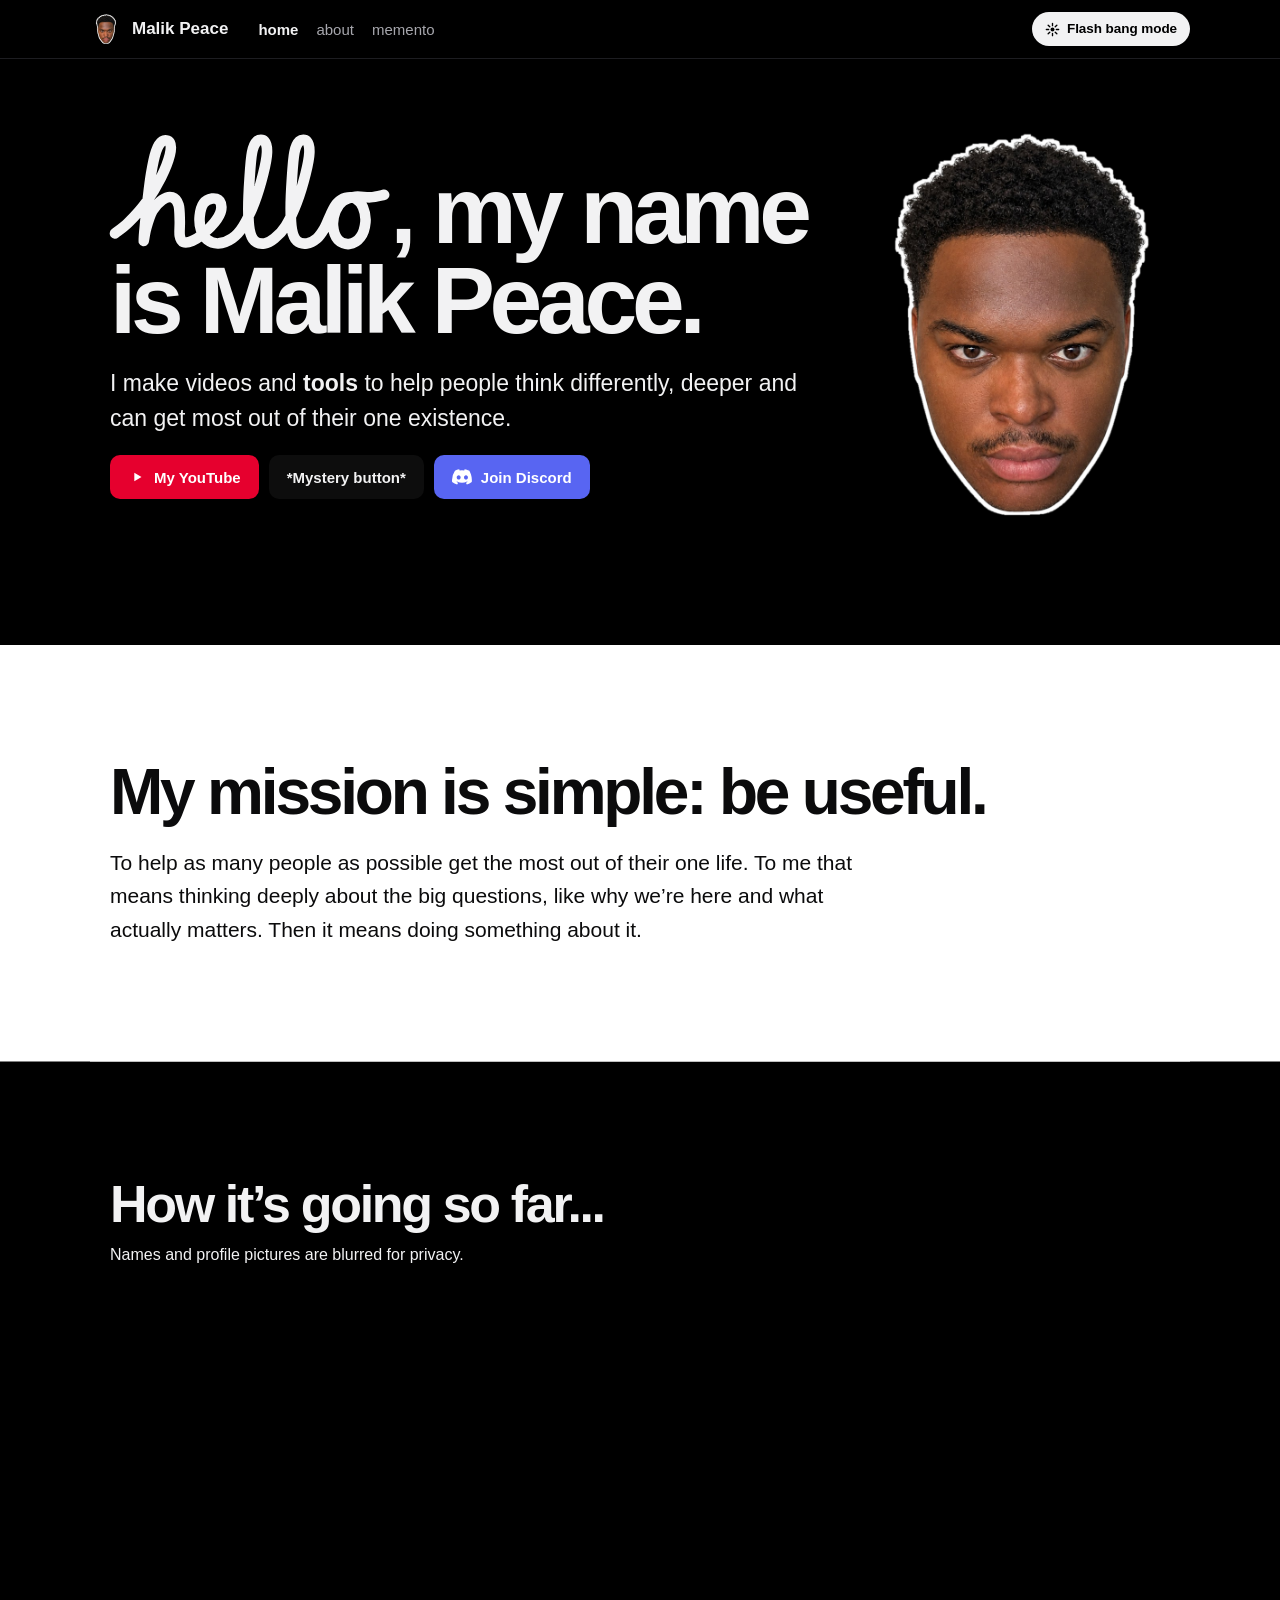
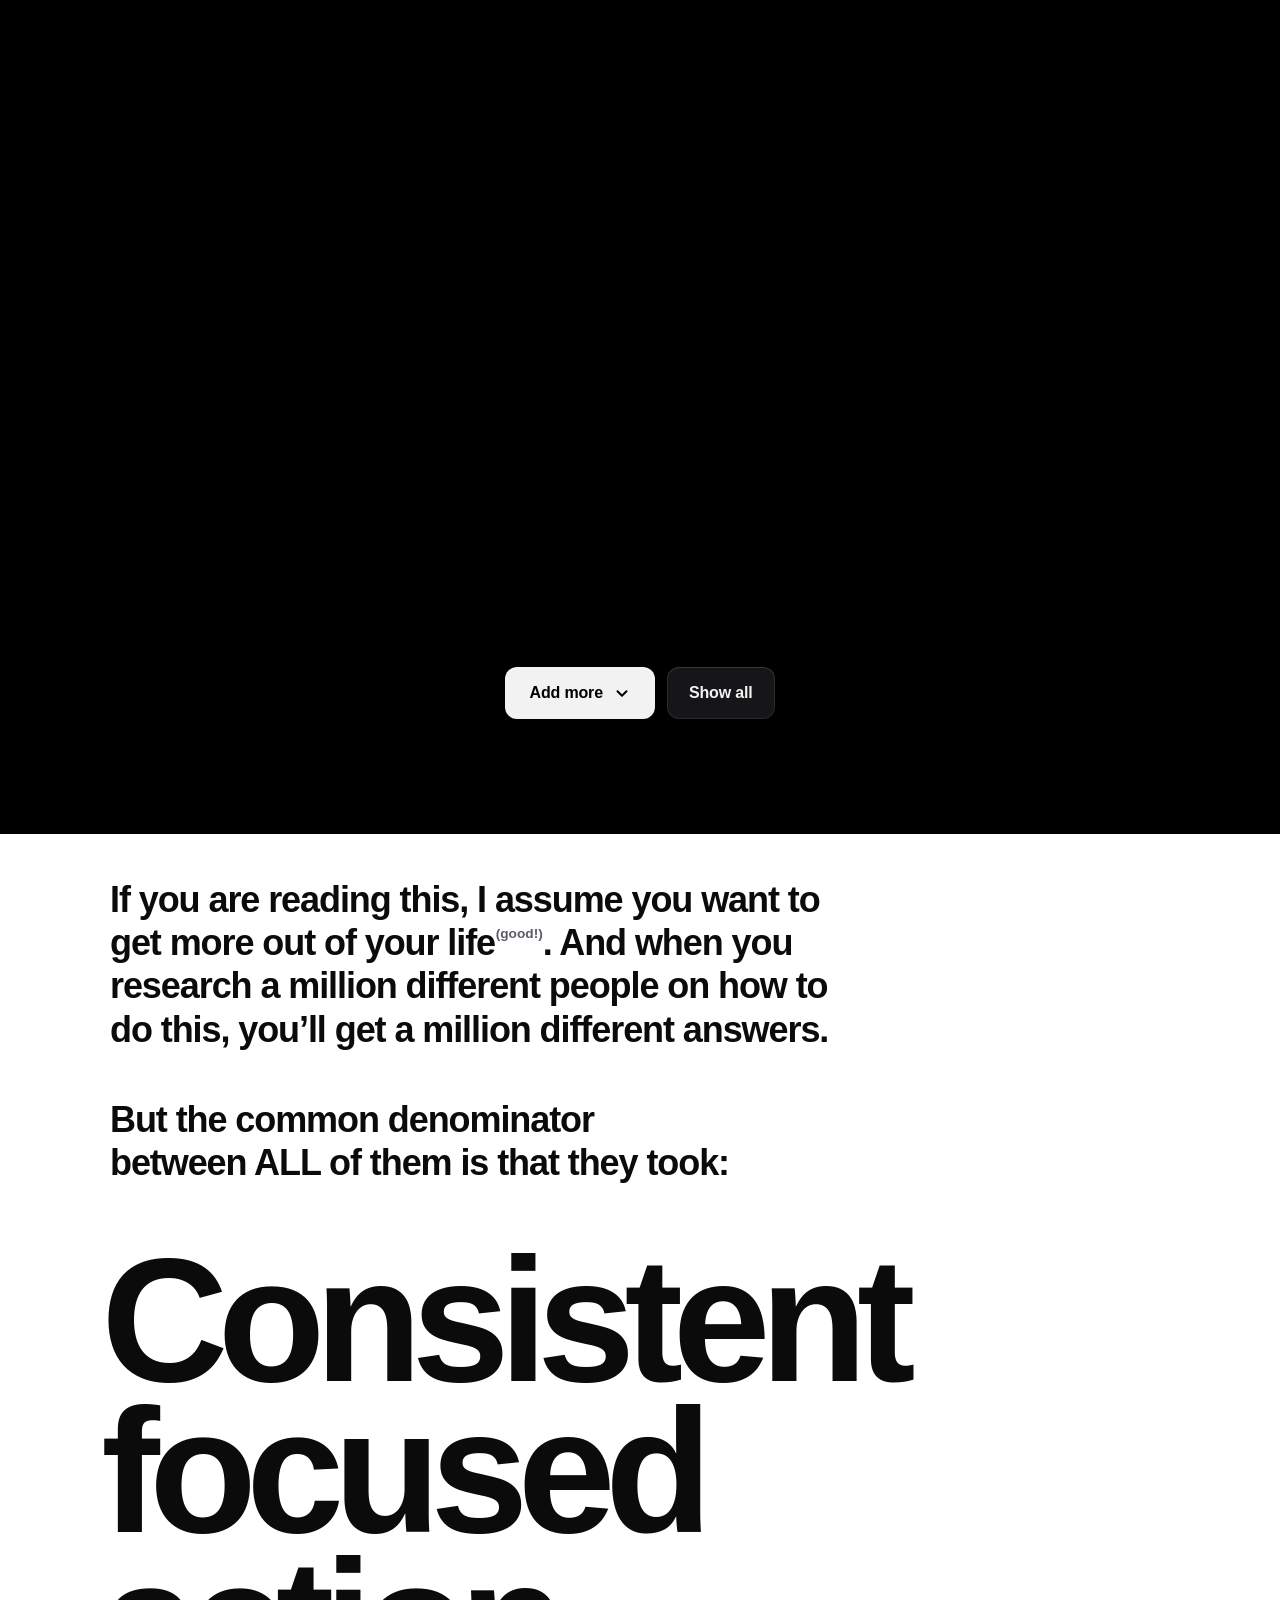
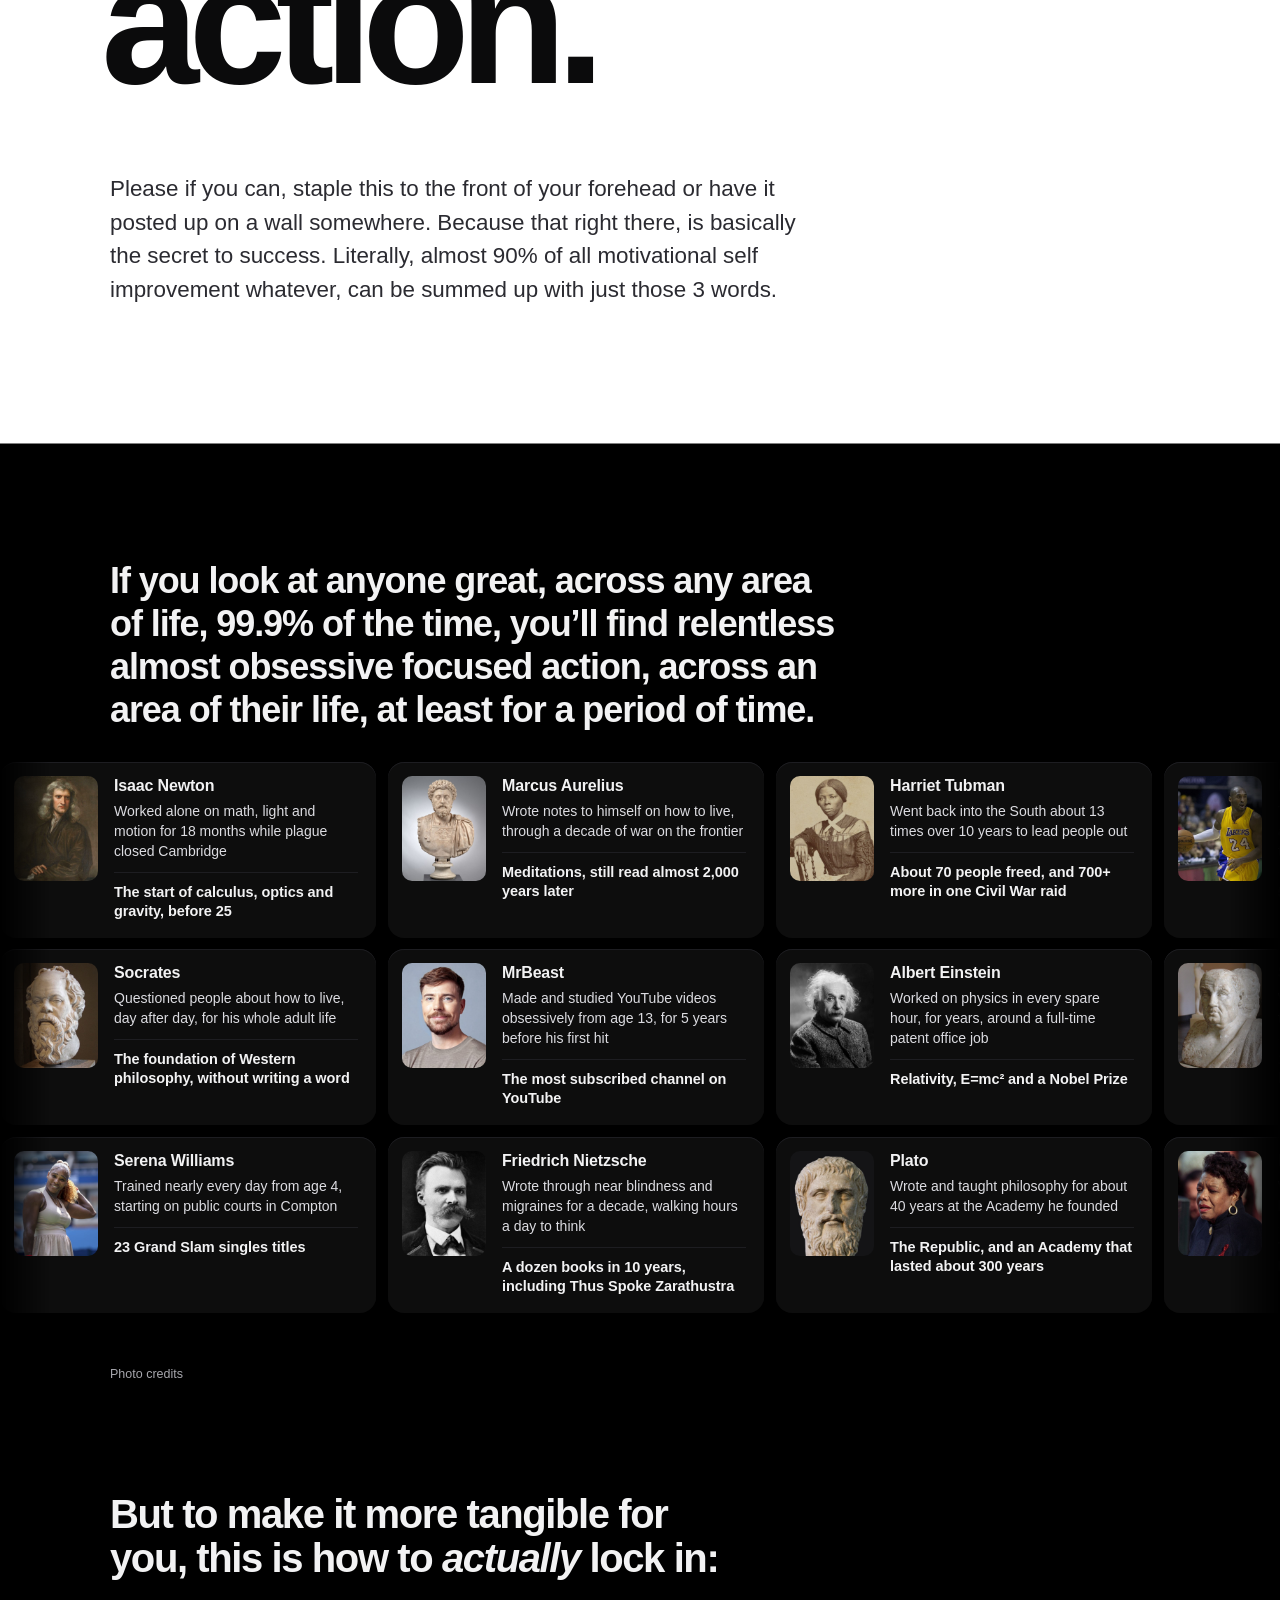
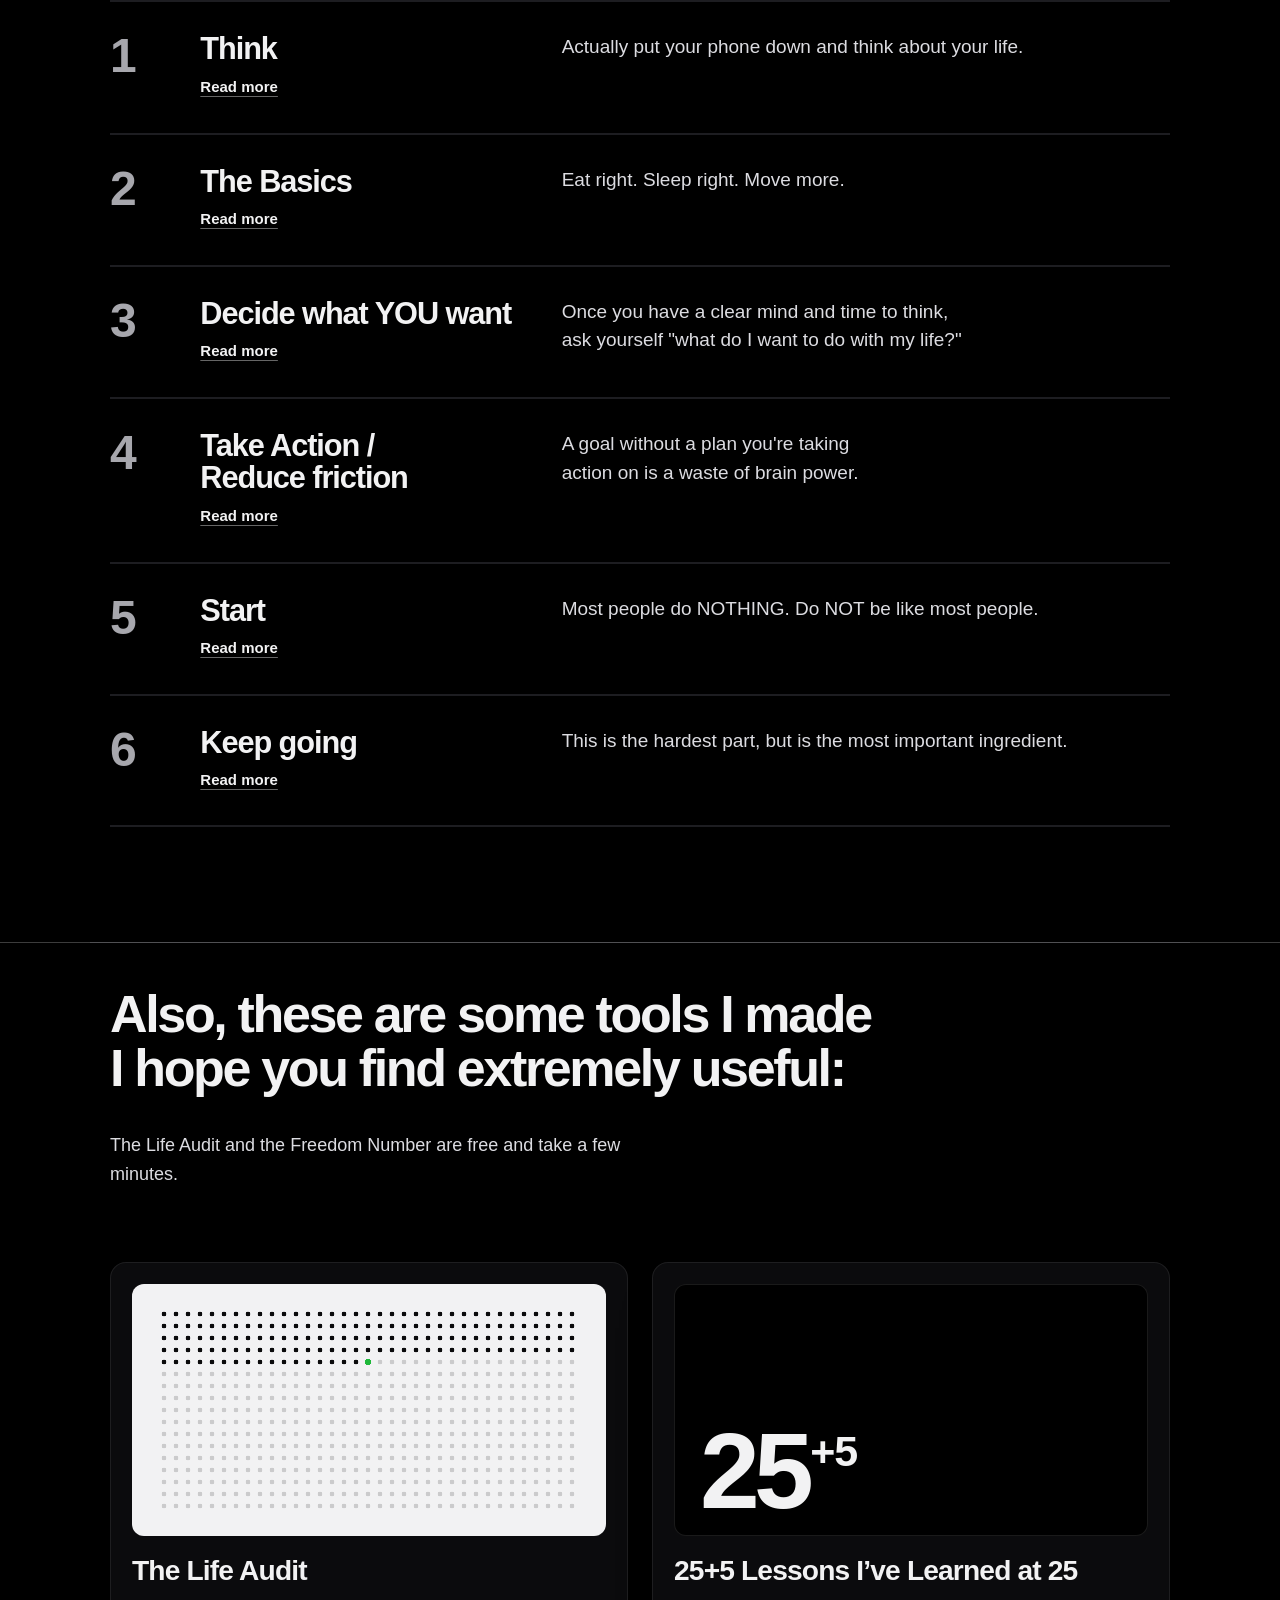
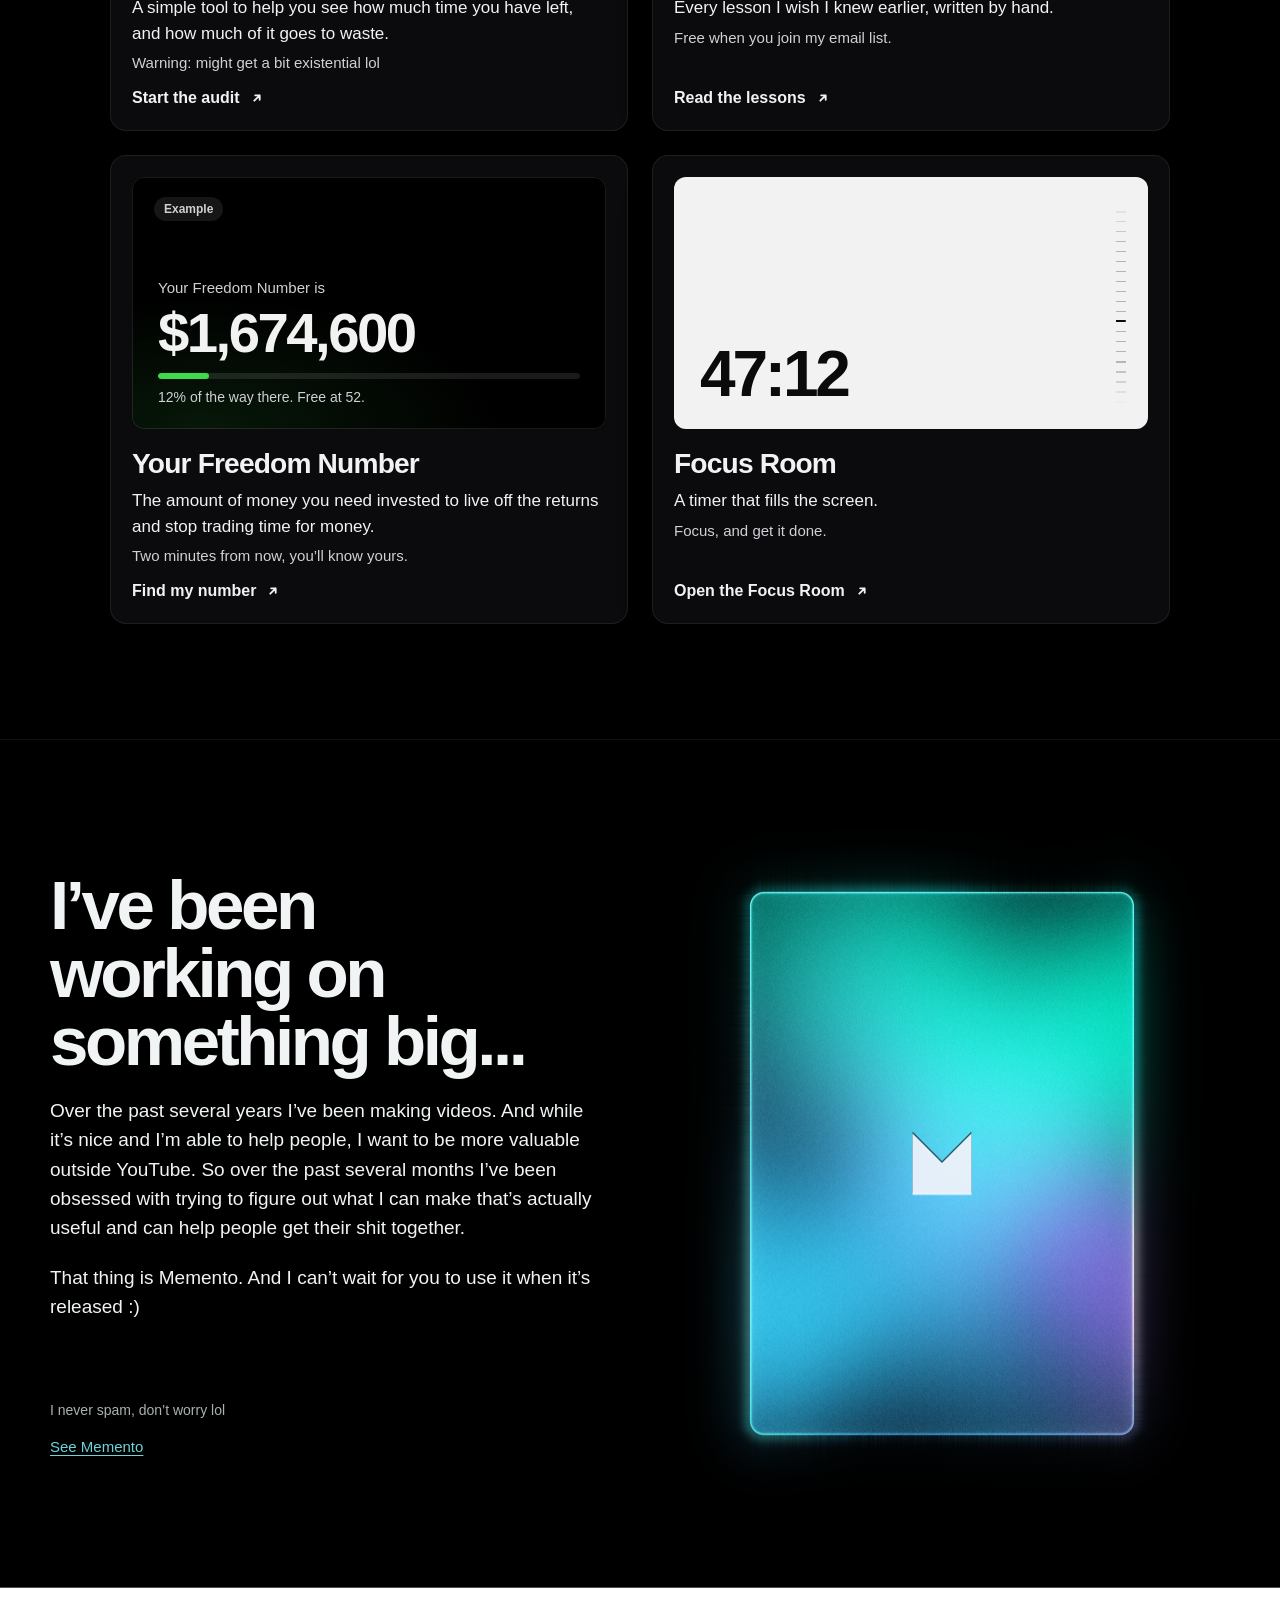
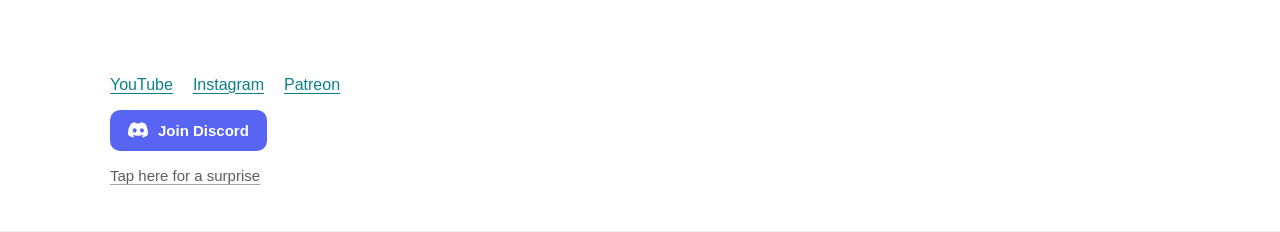
==== commit b5aae885: "Bottom of the page: home drops its second sign-up box, and the tagline is now a tap-for-a-surprise (" ====
--- a/index.html
+++ b/index.html
@@ -17,12 +17,12 @@
 <script>try { if (localStorage.getItem('mp-theme') === 'light') document.documentElement.setAttribute('data-theme', 'light'); } catch (e) {}</script>
 <link rel="preconnect" href="https://fonts.googleapis.com">
 <link rel="stylesheet" href="https://fonts.googleapis.com/css2?family=Roboto:wght@400;500;700&display=swap">
-<link rel="stylesheet" href="assets/site.css?v=29">
+<link rel="stylesheet" href="assets/site.css?v=30">
 </head>
 <body class="s1 s5 s7 page-home">
-<div id="app"><header class="s1-top"><div class="bar"><a class="name" href="./"><img src="assets/face-sq-ol.png" alt="">Malik Peace</a><nav aria-label="Pages"><a href="./" aria-current="page">home</a><a href="about/">about</a><a href="https://mementoapp.co" target="_blank" rel="noopener">memento</a></nav><div class="mp-acts"><button type="button" class="mp-act fb" data-flashbang aria-pressed="false"><span class="lbl"><span class="lb-l"><svg viewBox="0 0 20 20" aria-hidden="true"><path d="M10 1.8v3.1M10 15.1v3.1M1.8 10h3.1M15.1 10h3.1M4.2 4.2l2.2 2.2M13.6 13.6l2.2 2.2M4.2 15.8l2.2-2.2M13.6 6.4l2.2-2.2" stroke="currentColor" stroke-width="1.8" stroke-linecap="round"/><circle cx="10" cy="10" r="2.6" fill="currentColor"/></svg>Flash bang mode</span><span class="lb-d"><svg viewBox="0 0 20 20" aria-hidden="true"><path d="M10 1.8v3.1M10 15.1v3.1M1.8 10h3.1M15.1 10h3.1M4.2 4.2l2.2 2.2M13.6 13.6l2.2 2.2M4.2 15.8l2.2-2.2M13.6 6.4l2.2-2.2" stroke="currentColor" stroke-width="1.8" stroke-linecap="round"/><circle cx="10" cy="10" r="2.6" fill="currentColor"/></svg>Dark mode</span></span></button></div></div></header><main><section class="wide s7-me"><div class="tx"><h1><span class="l hi-line"><button type="button" class="hi">Hello</button>, my</span> <span class="l" data-lc="">name is</span> <span class="l">Malik Peace.</span></h1><p class="lede">I make videos and <a href="https://mementoapp.co" target="_blank" rel="noopener">tools</a> to help people think differently, deeper and can get most out of their one existence.</p><div class="btns"><a class="btn yt" href="https://www.youtube.com/@malikpeace_" target="_blank" rel="noopener"><svg viewBox="0 0 20 20" aria-hidden="true"><path d="M7 5.2v9.6L15 10z" fill="currentColor"></path></svg>My YouTube</a><a class="btn ghost" href="https://mementoapp.co" target="_blank" rel="noopener"><span data-lc="">*Mystery button*</span></a><a class="btn dc" href="https://discord.gg/UNbPAUc3y4" target="_blank" rel="noopener"><svg viewBox="0 0 71 55" aria-hidden="true"><path fill="currentColor" d="M60.1 4.9A58.5 58.5 0 0 0 45.4.2a.2.2 0 0 0-.2.1 40.8 40.8 0 0 0-1.8 3.7 54 54 0 0 0-16.2 0A37.4 37.4 0 0 0 25.4.3a.2.2 0 0 0-.2-.1A58.4 58.4 0 0 0 10.5 5 59.5 59.5 0 0 0 .4 44.8a.3.3 0 0 0 .1.2 58.7 58.7 0 0 0 17.7 9 .2.2 0 0 0 .3-.1 42 42 0 0 0 3.6-5.9.2.2 0 0 0-.1-.3 38.7 38.7 0 0 1-5.5-2.6.2.2 0 0 1 0-.4l1.1-.9a.2.2 0 0 1 .2 0 41.9 41.9 0 0 0 35.6 0 .2.2 0 0 1 .2 0l1.1.9a.2.2 0 0 1 0 .4c-1.8 1-3.6 1.9-5.5 2.6a.2.2 0 0 0-.1.3 47.2 47.2 0 0 0 3.6 5.9.2.2 0 0 0 .3.1A58.5 58.5 0 0 0 70.1 45a.3.3 0 0 0 .1-.2c1.6-16.7-2.7-31.2-11.3-44.1zM23.7 36.7c-3.8 0-7-3.5-7-7.8s3.1-7.8 7-7.8 7.1 3.5 7 7.8c0 4.3-3.1 7.8-7 7.8zm25.9 0c-3.9 0-7-3.5-7-7.8s3-7.8 7-7.8 7 3.5 7 7.8-3.1 7.8-7 7.8z"></path></svg><span data-lc="">Join Discord</span></a></div></div><figure class="ph"><img src="assets/face-cut-ol.png" alt="Malik Peace"></figure></section><section class="wide s7-mission"><h2>My mission is simple: be useful.</h2><p>To help as many people as possible get the most out of their one life. To me that means thinking deeply about the big questions, like why we’re here and what actually matters. Then it means doing something about it.</p></section><section class="wide sec ysec"><div class="ytw-head"><h2>How it’s going so far...</h2><p>Names and profile pictures are blurred for privacy.</p></div><div class="ymarq" id="ymarq7" aria-label="Real YouTube comments"></div><div class="ybtns"><button type="button" class="ytbtn" id="ytallbtn" aria-expanded="false"><span class="lbl">Add more</span><svg class="chev" viewBox="0 0 20 20" aria-hidden="true"><path d="M5 8l5 5 5-5"></path></svg></button><button type="button" class="ytbtn" id="ywallbtn">Show all</button></div><div class="ywall" id="ywall" hidden=""></div></section><section class="wide sec s7-val" id="s7-value"><p class="bridge">If you are reading this, I assume you want to get more out of your life<sup class="good" data-lc="">(good!)</sup>. And when you research a million different people on how to do this, you’ll get a million different answers.</p><p class="bridge bridge2">But the common denominator between ALL of them is that they took:</p><p class="stmt" data-lc=""><span data-lc="">Consistent</span><span data-lc="">focused</span><span data-lc="">action.</span></p><p class="intro">Please if you can, staple this to the front of your forehead or have it posted up on a wall somewhere. Because that right there, is basically the secret to success. Literally, almost 90% of all motivational self improvement whatever, can be summed up with just those 3 words.</p><div class="steps7"><section class="great7" aria-label="Examples"><p class="great-h">If you look at anyone great, across any area of life, 99.9% of the time, you’ll find relentless almost obsessive focused action, across an area of their life, at least for a period of time.</p><div class="great-row" id="greatRow" aria-label="People"><ul class="row" style="--dur:153s"><li class="gp"><span class="gp-ph"><img src="assets/people/isaac-newton.jpg" alt="Isaac Newton" loading="lazy" width="480" height="600"></span><b class="gp-n">Isaac Newton</b><span class="gp-did">Worked alone on math, light and motion for 18 months while plague closed Cambridge</span><span class="gp-got">The start of calculus, optics and gravity, before 25</span></li><li class="gp"><span class="gp-ph"><img src="assets/people/marcus-aurelius.jpg" alt="Marcus Aurelius" loading="lazy" width="480" height="600"></span><b class="gp-n">Marcus Aurelius</b><span class="gp-did">Wrote notes to himself on how to live, through a decade of war on the frontier</span><span class="gp-got">Meditations, still read almost 2,000 years later</span></li><li class="gp"><span class="gp-ph"><img src="assets/people/harriet-tubman.jpg" alt="Harriet Tubman" loading="lazy" width="480" height="600"></span><b class="gp-n">Harriet Tubman</b><span class="gp-did">Went back into the South about 13 times over 10 years to lead people out</span><span class="gp-got">About 70 people freed, and 700+ more in one Civil War raid</span></li><li class="gp"><span class="gp-ph"><img src="assets/people/kobe-bryant.jpg" alt="Kobe Bryant" loading="lazy" width="480" height="600"></span><b class="gp-n">Kobe Bryant</b><span class="gp-did">Trained before sunrise, often from 4 a.m., through 20 seasons with one team</span><span class="gp-got">5 NBA titles and 18 All-Star games</span></li><li class="gp"><span class="gp-ph"><img src="assets/people/steve-jobs.jpg" alt="Steve Jobs" loading="lazy" width="480" height="600"></span><b class="gp-n">Steve Jobs</b><span class="gp-did">Obsessed over every detail of his products for 30+ years, even after Apple pushed him out</span><span class="gp-got">The Mac, the iPod, the iPhone and Pixar</span></li><li class="gp"><span class="gp-ph"><img src="assets/people/epictetus.jpg" alt="Epictetus" loading="lazy" width="480" height="600"></span><b class="gp-n">Epictetus</b><span class="gp-did">Born into slavery, then taught Stoic philosophy for decades at his own school</span><span class="gp-got">The Enchiridion, still read 1,900 years later</span></li><li class="gp"><span class="gp-ph"><img src="assets/people/lebron-james.jpg" alt="LeBron James" loading="lazy" width="480" height="600"></span><b class="gp-n">LeBron James</b><span class="gp-did">Trained and played at the top of the NBA, every season, for over 20 years</span><span class="gp-got">4 titles and the most points in NBA history</span></li><li class="gp"><span class="gp-ph"><img src="assets/people/aristotle.jpg" alt="Aristotle" loading="lazy" width="480" height="600"></span><b class="gp-n">Aristotle</b><span class="gp-did">Studied under Plato for 20 years from age 17, then taught for decades</span><span class="gp-got">The foundations of logic, biology and ethics</span></li><li class="gp"><span class="gp-ph"><img src="assets/people/david-goggins.jpg" alt="David Goggins" loading="lazy" width="480" height="600"></span><b class="gp-n">David Goggins</b><span class="gp-did">Trained for hours a day and lost 100+ pounds in under 3 months</span><span class="gp-got">Navy SEAL, ultramarathoner and pull-up record holder</span></li><li class="gp"><span class="gp-ph"><img src="assets/people/muhammad-ali.jpg" alt="Muhammad Ali" loading="lazy" width="480" height="600"></span><b class="gp-n">Muhammad Ali</b><span class="gp-did">Stood by his beliefs through 3+ years banned from boxing, then fought his way back</span><span class="gp-got">Heavyweight champion of the world, three times</span></li><li class="gp"><span class="gp-ph"><img src="assets/people/diogenes.jpg" alt="Diogenes" loading="lazy" width="480" height="600"></span><b class="gp-n">Diogenes</b><span class="gp-did">Lived his philosophy every day with almost nothing, sleeping in a clay jar</span><span class="gp-got">Cynicism, which helped shape Stoicism</span></li><li class="gp"><span class="gp-ph"><img src="assets/people/arthur-schopenhauer.jpg" alt="Arthur Schopenhauer" loading="lazy" width="480" height="600"></span><b class="gp-n">Arthur Schopenhauer</b><span class="gp-did">Kept refining one philosophy for 30+ years while almost nobody read it</span><span class="gp-got">Ideas that shaped Nietzsche, Wagner and Einstein</span></li><li class="gp"><span class="gp-ph"><img src="assets/people/cristiano-ronaldo.jpg" alt="Cristiano Ronaldo" loading="lazy" width="480" height="600"></span><b class="gp-n">Cristiano Ronaldo</b><span class="gp-did">Did extra training after practice, almost every day, for over 20 years</span><span class="gp-got">900+ goals and 5 Ballon d'Or awards</span></li><li class="gp"><span class="gp-ph"><img src="assets/people/galileo-galilei.jpg" alt="Galileo Galilei" loading="lazy" width="480" height="600"></span><b class="gp-n">Galileo Galilei</b><span class="gp-did">Built his own telescopes and studied the sky, night after night, for years</span><span class="gp-got">Jupiter's four largest moons, and the start of modern astronomy</span></li><li class="gp"><span class="gp-ph"><img src="assets/people/michel-de-montaigne.jpg" alt="Michel de Montaigne" loading="lazy" width="480" height="600"></span><b class="gp-n">Michel de Montaigne</b><span class="gp-did">Spent 20 years in his tower writing and rewriting one book</span><span class="gp-got">The Essays, which invented the essay</span></li><li class="gp"><span class="gp-ph"><img src="assets/people/william-shakespeare.jpg" alt="William Shakespeare" loading="lazy" width="480" height="600"></span><b class="gp-n">William Shakespeare</b><span class="gp-did">Wrote one or two plays a year for over 20 years</span><span class="gp-got">37 plays and 154 sonnets, still performed 400 years later</span></li><li class="gp"><span class="gp-ph"><img src="assets/people/carl-sagan.jpg" alt="Carl Sagan" loading="lazy" width="480" height="600"></span><b class="gp-n">Carl Sagan</b><span class="gp-did">Explained science to the public for decades, in books, on TV and on stage</span><span class="gp-got">Cosmos, watched by 500 million+ people</span></li><li class="gp" aria-hidden="true"><span class="gp-ph"><img src="assets/people/isaac-newton.jpg" alt="Isaac Newton" loading="lazy" width="480" height="600"></span><b class="gp-n">Isaac Newton</b><span class="gp-did">Worked alone on math, light and motion for 18 months while plague closed Cambridge</span><span class="gp-got">The start of calculus, optics and gravity, before 25</span></li><li class="gp" aria-hidden="true"><span class="gp-ph"><img src="assets/people/marcus-aurelius.jpg" alt="Marcus Aurelius" loading="lazy" width="480" height="600"></span><b class="gp-n">Marcus Aurelius</b><span class="gp-did">Wrote notes to himself on how to live, through a decade of war on the frontier</span><span class="gp-got">Meditations, still read almost 2,000 years later</span></li><li class="gp" aria-hidden="true"><span class="gp-ph"><img src="assets/people/harriet-tubman.jpg" alt="Harriet Tubman" loading="lazy" width="480" height="600"></span><b class="gp-n">Harriet Tubman</b><span class="gp-did">Went back into the South about 13 times over 10 years to lead people out</span><span class="gp-got">About 70 people freed, and 700+ more in one Civil War raid</span></li><li class="gp" aria-hidden="true"><span class="gp-ph"><img src="assets/people/kobe-bryant.jpg" alt="Kobe Bryant" loading="lazy" width="480" height="600"></span><b class="gp-n">Kobe Bryant</b><span class="gp-did">Trained before sunrise, often from 4 a.m., through 20 seasons with one team</span><span class="gp-got">5 NBA titles and 18 All-Star games</span></li><li class="gp" aria-hidden="true"><span class="gp-ph"><img src="assets/people/steve-jobs.jpg" alt="Steve Jobs" loading="lazy" width="480" height="600"></span><b class="gp-n">Steve Jobs</b><span class="gp-did">Obsessed over every detail of his products for 30+ years, even after Apple pushed him out</span><span class="gp-got">The Mac, the iPod, the iPhone and Pixar</span></li><li class="gp" aria-hidden="true"><span class="gp-ph"><img src="assets/people/epictetus.jpg" alt="Epictetus" loading="lazy" width="480" height="600"></span><b class="gp-n">Epictetus</b><span class="gp-did">Born into slavery, then taught Stoic philosophy for decades at his own school</span><span class="gp-got">The Enchiridion, still read 1,900 years later</span></li><li class="gp" aria-hidden="true"><span class="gp-ph"><img src="assets/people/lebron-james.jpg" alt="LeBron James" loading="lazy" width="480" height="600"></span><b class="gp-n">LeBron James</b><span class="gp-did">Trained and played at the top of the NBA, every season, for over 20 years</span><span class="gp-got">4 titles and the most points in NBA history</span></li><li class="gp" aria-hidden="true"><span class="gp-ph"><img src="assets/people/aristotle.jpg" alt="Aristotle" loading="lazy" width="480" height="600"></span><b class="gp-n">Aristotle</b><span class="gp-did">Studied under Plato for 20 years from age 17, then taught for decades</span><span class="gp-got">The foundations of logic, biology and ethics</span></li><li class="gp" aria-hidden="true"><span class="gp-ph"><img src="assets/people/david-goggins.jpg" alt="David Goggins" loading="lazy" width="480" height="600"></span><b class="gp-n">David Goggins</b><span class="gp-did">Trained for hours a day and lost 100+ pounds in under 3 months</span><span class="gp-got">Navy SEAL, ultramarathoner and pull-up record holder</span></li><li class="gp" aria-hidden="true"><span class="gp-ph"><img src="assets/people/muhammad-ali.jpg" alt="Muhammad Ali" loading="lazy" width="480" height="600"></span><b class="gp-n">Muhammad Ali</b><span class="gp-did">Stood by his beliefs through 3+ years banned from boxing, then fought his way back</span><span class="gp-got">Heavyweight champion of the world, three times</span></li><li class="gp" aria-hidden="true"><span class="gp-ph"><img src="assets/people/diogenes.jpg" alt="Diogenes" loading="lazy" width="480" height="600"></span><b class="gp-n">Diogenes</b><span class="gp-did">Lived his philosophy every day with almost nothing, sleeping in a clay jar</span><span class="gp-got">Cynicism, which helped shape Stoicism</span></li><li class="gp" aria-hidden="true"><span class="gp-ph"><img src="assets/people/arthur-schopenhauer.jpg" alt="Arthur Schopenhauer" loading="lazy" width="480" height="600"></span><b class="gp-n">Arthur Schopenhauer</b><span class="gp-did">Kept refining one philosophy for 30+ years while almost nobody read it</span><span class="gp-got">Ideas that shaped Nietzsche, Wagner and Einstein</span></li><li class="gp" aria-hidden="true"><span class="gp-ph"><img src="assets/people/cristiano-ronaldo.jpg" alt="Cristiano Ronaldo" loading="lazy" width="480" height="600"></span><b class="gp-n">Cristiano Ronaldo</b><span class="gp-did">Did extra training after practice, almost every day, for over 20 years</span><span class="gp-got">900+ goals and 5 Ballon d'Or awards</span></li><li class="gp" aria-hidden="true"><span class="gp-ph"><img src="assets/people/galileo-galilei.jpg" alt="Galileo Galilei" loading="lazy" width="480" height="600"></span><b class="gp-n">Galileo Galilei</b><span class="gp-did">Built his own telescopes and studied the sky, night after night, for years</span><span class="gp-got">Jupiter's four largest moons, and the start of modern astronomy</span></li><li class="gp" aria-hidden="true"><span class="gp-ph"><img src="assets/people/michel-de-montaigne.jpg" alt="Michel de Montaigne" loading="lazy" width="480" height="600"></span><b class="gp-n">Michel de Montaigne</b><span class="gp-did">Spent 20 years in his tower writing and rewriting one book</span><span class="gp-got">The Essays, which invented the essay</span></li><li class="gp" aria-hidden="true"><span class="gp-ph"><img src="assets/people/william-shakespeare.jpg" alt="William Shakespeare" loading="lazy" width="480" height="600"></span><b class="gp-n">William Shakespeare</b><span class="gp-did">Wrote one or two plays a year for over 20 years</span><span class="gp-got">37 plays and 154 sonnets, still performed 400 years later</span></li><li class="gp" aria-hidden="true"><span class="gp-ph"><img src="assets/people/carl-sagan.jpg" alt="Carl Sagan" loading="lazy" width="480" height="600"></span><b class="gp-n">Carl Sagan</b><span class="gp-did">Explained science to the public for decades, in books, on TV and on stage</span><span class="gp-got">Cosmos, watched by 500 million+ people</span></li></ul><ul class="row rev" style="--dur:178s"><li class="gp"><span class="gp-ph"><img src="assets/people/socrates.jpg" alt="Socrates" loading="lazy" width="480" height="600"></span><b class="gp-n">Socrates</b><span class="gp-did">Questioned people about how to live, day after day, for his whole adult life</span><span class="gp-got">The foundation of Western philosophy, without writing a word</span></li><li class="gp"><span class="gp-ph"><img src="assets/people/mrbeast.jpg" alt="MrBeast" loading="lazy" width="480" height="600"></span><b class="gp-n">MrBeast</b><span class="gp-did">Made and studied YouTube videos obsessively from age 13, for 5 years before his first hit</span><span class="gp-got">The most subscribed channel on YouTube</span></li><li class="gp"><span class="gp-ph"><img src="assets/people/albert-einstein.jpg" alt="Albert Einstein" loading="lazy" width="480" height="600"></span><b class="gp-n">Albert Einstein</b><span class="gp-did">Worked on physics in every spare hour, for years, around a full-time patent office job</span><span class="gp-got">Relativity, E=mc² and a Nobel Prize</span></li><li class="gp"><span class="gp-ph"><img src="assets/people/seneca-the-younger.jpg" alt="Seneca" loading="lazy" width="480" height="600"></span><b class="gp-n">Seneca</b><span class="gp-did">Wrote letter after letter on how to live, through the last years of his life</span><span class="gp-got">124 letters still read 2,000 years later</span></li><li class="gp"><span class="gp-ph"><img src="assets/people/albert-camus.jpg" alt="Albert Camus" loading="lazy" width="480" height="600"></span><b class="gp-n">Albert Camus</b><span class="gp-did">Wrote nearly every day through tuberculosis and a world war</span><span class="gp-got">The Stranger, The Plague and a Nobel Prize at 44</span></li><li class="gp"><span class="gp-ph"><img src="assets/people/leonardo-da-vinci.jpg" alt="Leonardo da Vinci" loading="lazy" width="480" height="600"></span><b class="gp-n">Leonardo da Vinci</b><span class="gp-did">Reworked one portrait for over 10 years, while filling thousands of notebook pages</span><span class="gp-got">The Mona Lisa, the most famous painting in the world</span></li><li class="gp"><span class="gp-ph"><img src="assets/people/viktor-frankl.jpg" alt="Viktor Frankl" loading="lazy" width="480" height="600"></span><b class="gp-n">Viktor Frankl</b><span class="gp-did">Kept rebuilding his life's work on scraps of paper, through 3 years in Nazi camps</span><span class="gp-got">Man's Search for Meaning, read by millions</span></li><li class="gp"><span class="gp-ph"><img src="assets/people/charles-darwin.jpg" alt="Charles Darwin" loading="lazy" width="480" height="600"></span><b class="gp-n">Charles Darwin</b><span class="gp-did">Studied nature for 20+ years before publishing, 8 of them on barnacles alone</span><span class="gp-got">On the Origin of Species, and the theory of evolution</span></li><li class="gp"><span class="gp-ph"><img src="assets/people/j-k-rowling.jpg" alt="J.K. Rowling" loading="lazy" width="480" height="600"></span><b class="gp-n">J.K. Rowling</b><span class="gp-did">Wrote the first Harry Potter for about 5 years, then took 12 rejections</span><span class="gp-got">500 million+ Harry Potter books sold</span></li><li class="gp"><span class="gp-ph"><img src="assets/people/simone-de-beauvoir.jpg" alt="Simone de Beauvoir" loading="lazy" width="480" height="600"></span><b class="gp-n">Simone de Beauvoir</b><span class="gp-did">Wrote almost every day, mornings and afternoons, for decades</span><span class="gp-got">The Second Sex, which reshaped feminism</span></li><li class="gp"><span class="gp-ph"><img src="assets/people/jeff-bezos.jpg" alt="Jeff Bezos" loading="lazy" width="480" height="600"></span><b class="gp-n">Jeff Bezos</b><span class="gp-did">Put almost everything back into Amazon for 9 years before its first full year of profit</span><span class="gp-got">One of the biggest companies on Earth</span></li><li class="gp"><span class="gp-ph"><img src="assets/people/christopher-nolan.jpg" alt="Christopher Nolan" loading="lazy" width="480" height="600"></span><b class="gp-n">Christopher Nolan</b><span class="gp-did">Shot his first film on weekends for a year on £3,000, then kept making films for 25 years</span><span class="gp-got">Inception, Interstellar, Oppenheimer and an Oscar</span></li><li class="gp"><span class="gp-ph"><img src="assets/people/baruch-spinoza.jpg" alt="Baruch Spinoza" loading="lazy" width="480" height="600"></span><b class="gp-n">Baruch Spinoza</b><span class="gp-did">Wrote one book for 14 years, while grinding lenses to pay his way</span><span class="gp-got">The Ethics, still studied 350 years later</span></li><li class="gp"><span class="gp-ph"><img src="assets/people/fyodor-dostoevsky.jpg" alt="Fyodor Dostoevsky" loading="lazy" width="480" height="600"></span><b class="gp-n">Fyodor Dostoevsky</b><span class="gp-did">Kept writing for 30+ years, through debt, deadlines and 4 years in a Siberian prison camp</span><span class="gp-got">Crime and Punishment and The Brothers Karamazov</span></li><li class="gp"><span class="gp-ph"><img src="assets/people/abraham-lincoln.jpg" alt="Abraham Lincoln" loading="lazy" width="480" height="600"></span><b class="gp-n">Abraham Lincoln</b><span class="gp-did">Kept running for office for 28 years, through two lost Senate races</span><span class="gp-got">President, the Union saved and slavery ended</span></li><li class="gp"><span class="gp-ph"><img src="assets/people/nelson-mandela.jpg" alt="Nelson Mandela" loading="lazy" width="480" height="600"></span><b class="gp-n">Nelson Mandela</b><span class="gp-did">Never gave up the fight against apartheid, through 27 years in prison</span><span class="gp-got">The end of apartheid, and South Africa's first Black president</span></li><li class="gp"><span class="gp-ph"><img src="assets/people/neil-armstrong.jpg" alt="Neil Armstrong" loading="lazy" width="480" height="600"></span><b class="gp-n">Neil Armstrong</b><span class="gp-did">Flew experimental planes and spacecraft for 14 years, 200+ kinds of aircraft</span><span class="gp-got">The first steps on the Moon, in 1969</span></li><li class="gp" aria-hidden="true"><span class="gp-ph"><img src="assets/people/socrates.jpg" alt="Socrates" loading="lazy" width="480" height="600"></span><b class="gp-n">Socrates</b><span class="gp-did">Questioned people about how to live, day after day, for his whole adult life</span><span class="gp-got">The foundation of Western philosophy, without writing a word</span></li><li class="gp" aria-hidden="true"><span class="gp-ph"><img src="assets/people/mrbeast.jpg" alt="MrBeast" loading="lazy" width="480" height="600"></span><b class="gp-n">MrBeast</b><span class="gp-did">Made and studied YouTube videos obsessively from age 13, for 5 years before his first hit</span><span class="gp-got">The most subscribed channel on YouTube</span></li><li class="gp" aria-hidden="true"><span class="gp-ph"><img src="assets/people/albert-einstein.jpg" alt="Albert Einstein" loading="lazy" width="480" height="600"></span><b class="gp-n">Albert Einstein</b><span class="gp-did">Worked on physics in every spare hour, for years, around a full-time patent office job</span><span class="gp-got">Relativity, E=mc² and a Nobel Prize</span></li><li class="gp" aria-hidden="true"><span class="gp-ph"><img src="assets/people/seneca-the-younger.jpg" alt="Seneca" loading="lazy" width="480" height="600"></span><b class="gp-n">Seneca</b><span class="gp-did">Wrote letter after letter on how to live, through the last years of his life</span><span class="gp-got">124 letters still read 2,000 years later</span></li><li class="gp" aria-hidden="true"><span class="gp-ph"><img src="assets/people/albert-camus.jpg" alt="Albert Camus" loading="lazy" width="480" height="600"></span><b class="gp-n">Albert Camus</b><span class="gp-did">Wrote nearly every day through tuberculosis and a world war</span><span class="gp-got">The Stranger, The Plague and a Nobel Prize at 44</span></li><li class="gp" aria-hidden="true"><span class="gp-ph"><img src="assets/people/leonardo-da-vinci.jpg" alt="Leonardo da Vinci" loading="lazy" width="480" height="600"></span><b class="gp-n">Leonardo da Vinci</b><span class="gp-did">Reworked one portrait for over 10 years, while filling thousands of notebook pages</span><span class="gp-got">The Mona Lisa, the most famous painting in the world</span></li><li class="gp" aria-hidden="true"><span class="gp-ph"><img src="assets/people/viktor-frankl.jpg" alt="Viktor Frankl" loading="lazy" width="480" height="600"></span><b class="gp-n">Viktor Frankl</b><span class="gp-did">Kept rebuilding his life's work on scraps of paper, through 3 years in Nazi camps</span><span class="gp-got">Man's Search for Meaning, read by millions</span></li><li class="gp" aria-hidden="true"><span class="gp-ph"><img src="assets/people/charles-darwin.jpg" alt="Charles Darwin" loading="lazy" width="480" height="600"></span><b class="gp-n">Charles Darwin</b><span class="gp-did">Studied nature for 20+ years before publishing, 8 of them on barnacles alone</span><span class="gp-got">On the Origin of Species, and the theory of evolution</span></li><li class="gp" aria-hidden="true"><span class="gp-ph"><img src="assets/people/j-k-rowling.jpg" alt="J.K. Rowling" loading="lazy" width="480" height="600"></span><b class="gp-n">J.K. Rowling</b><span class="gp-did">Wrote the first Harry Potter for about 5 years, then took 12 rejections</span><span class="gp-got">500 million+ Harry Potter books sold</span></li><li class="gp" aria-hidden="true"><span class="gp-ph"><img src="assets/people/simone-de-beauvoir.jpg" alt="Simone de Beauvoir" loading="lazy" width="480" height="600"></span><b class="gp-n">Simone de Beauvoir</b><span class="gp-did">Wrote almost every day, mornings and afternoons, for decades</span><span class="gp-got">The Second Sex, which reshaped feminism</span></li><li class="gp" aria-hidden="true"><span class="gp-ph"><img src="assets/people/jeff-bezos.jpg" alt="Jeff Bezos" loading="lazy" width="480" height="600"></span><b class="gp-n">Jeff Bezos</b><span class="gp-did">Put almost everything back into Amazon for 9 years before its first full year of profit</span><span class="gp-got">One of the biggest companies on Earth</span></li><li class="gp" aria-hidden="true"><span class="gp-ph"><img src="assets/people/christopher-nolan.jpg" alt="Christopher Nolan" loading="lazy" width="480" height="600"></span><b class="gp-n">Christopher Nolan</b><span class="gp-did">Shot his first film on weekends for a year on £3,000, then kept making films for 25 years</span><span class="gp-got">Inception, Interstellar, Oppenheimer and an Oscar</span></li><li class="gp" aria-hidden="true"><span class="gp-ph"><img src="assets/people/baruch-spinoza.jpg" alt="Baruch Spinoza" loading="lazy" width="480" height="600"></span><b class="gp-n">Baruch Spinoza</b><span class="gp-did">Wrote one book for 14 years, while grinding lenses to pay his way</span><span class="gp-got">The Ethics, still studied 350 years later</span></li><li class="gp" aria-hidden="true"><span class="gp-ph"><img src="assets/people/fyodor-dostoevsky.jpg" alt="Fyodor Dostoevsky" loading="lazy" width="480" height="600"></span><b class="gp-n">Fyodor Dostoevsky</b><span class="gp-did">Kept writing for 30+ years, through debt, deadlines and 4 years in a Siberian prison camp</span><span class="gp-got">Crime and Punishment and The Brothers Karamazov</span></li><li class="gp" aria-hidden="true"><span class="gp-ph"><img src="assets/people/abraham-lincoln.jpg" alt="Abraham Lincoln" loading="lazy" width="480" height="600"></span><b class="gp-n">Abraham Lincoln</b><span class="gp-did">Kept running for office for 28 years, through two lost Senate races</span><span class="gp-got">President, the Union saved and slavery ended</span></li><li class="gp" aria-hidden="true"><span class="gp-ph"><img src="assets/people/nelson-mandela.jpg" alt="Nelson Mandela" loading="lazy" width="480" height="600"></span><b class="gp-n">Nelson Mandela</b><span class="gp-did">Never gave up the fight against apartheid, through 27 years in prison</span><span class="gp-got">The end of apartheid, and South Africa's first Black president</span></li><li class="gp" aria-hidden="true"><span class="gp-ph"><img src="assets/people/neil-armstrong.jpg" alt="Neil Armstrong" loading="lazy" width="480" height="600"></span><b class="gp-n">Neil Armstrong</b><span class="gp-did">Flew experimental planes and spacecraft for 14 years, 200+ kinds of aircraft</span><span class="gp-got">The first steps on the Moon, in 1969</span></li></ul><ul class="row" style="--dur:136s"><li class="gp"><span class="gp-ph"><img src="assets/people/serena-williams.jpg" alt="Serena Williams" loading="lazy" width="480" height="600"></span><b class="gp-n">Serena Williams</b><span class="gp-did">Trained nearly every day from age 4, starting on public courts in Compton</span><span class="gp-got">23 Grand Slam singles titles</span></li><li class="gp"><span class="gp-ph"><img src="assets/people/friedrich-nietzsche.jpg" alt="Friedrich Nietzsche" loading="lazy" width="480" height="600"></span><b class="gp-n">Friedrich Nietzsche</b><span class="gp-did">Wrote through near blindness and migraines for a decade, walking hours a day to think</span><span class="gp-got">A dozen books in 10 years, including Thus Spoke Zarathustra</span></li><li class="gp"><span class="gp-ph"><img src="assets/people/plato.jpg" alt="Plato" loading="lazy" width="480" height="600"></span><b class="gp-n">Plato</b><span class="gp-did">Wrote and taught philosophy for about 40 years at the Academy he founded</span><span class="gp-got">The Republic, and an Academy that lasted about 300 years</span></li><li class="gp"><span class="gp-ph"><img src="assets/people/maya-angelou.jpg" alt="Maya Angelou" loading="lazy" width="480" height="600"></span><b class="gp-n">Maya Angelou</b><span class="gp-did">Wrote every morning for decades, in a hotel room she rented just to write</span><span class="gp-got">7 autobiographies, poetry and the Presidential Medal of Freedom</span></li><li class="gp"><span class="gp-ph"><img src="assets/people/simone-biles.jpg" alt="Simone Biles" loading="lazy" width="480" height="600"></span><b class="gp-n">Simone Biles</b><span class="gp-did">Trained in the gym nearly every day for 20+ years, since age 6</span><span class="gp-got">30 World medals and 11 Olympic medals</span></li><li class="gp"><span class="gp-ph"><img src="assets/people/jean-paul-sartre.jpg" alt="Jean-Paul Sartre" loading="lazy" width="480" height="600"></span><b class="gp-n">Jean-Paul Sartre</b><span class="gp-did">Wrote every morning and every evening, almost every day, for decades</span><span class="gp-got">Being and Nothingness, and a Nobel Prize he turned down</span></li><li class="gp"><span class="gp-ph"><img src="assets/people/marie-curie.jpg" alt="Marie Curie" loading="lazy" width="480" height="600"></span><b class="gp-n">Marie Curie</b><span class="gp-did">Stirred tons of ore by hand in a leaky shed for about 4 years to isolate radium</span><span class="gp-got">Two Nobel Prizes, the first person to win in two sciences</span></li><li class="gp"><span class="gp-ph"><img src="assets/people/soren-kierkegaard.jpg" alt="Søren Kierkegaard" loading="lazy" width="480" height="600"></span><b class="gp-n">Søren Kierkegaard</b><span class="gp-did">Wrote at a furious pace for about 12 years, three major books in 1843 alone</span><span class="gp-got">The foundations of existentialism</span></li><li class="gp"><span class="gp-ph"><img src="assets/people/confucius.jpg" alt="Confucius" loading="lazy" width="480" height="600"></span><b class="gp-n">Confucius</b><span class="gp-did">Taught students how to live and lead for decades, much of it wandering from state to state</span><span class="gp-got">The Analects, and 2,500 years of influence</span></li><li class="gp"><span class="gp-ph"><img src="assets/people/malala-yousafzai.jpg" alt="Malala Yousafzai" loading="lazy" width="480" height="600"></span><b class="gp-n">Malala Yousafzai</b><span class="gp-did">Spoke up for girls' education from age 11, and kept going after being shot at 15</span><span class="gp-got">The youngest Nobel Prize winner, at 17</span></li><li class="gp"><span class="gp-ph"><img src="assets/people/mahatma-gandhi.jpg" alt="Mahatma Gandhi" loading="lazy" width="480" height="600"></span><b class="gp-n">Mahatma Gandhi</b><span class="gp-did">Led nonviolent protest for about 30 years, once walking 240 miles to make salt</span><span class="gp-got">India's independence in 1947</span></li><li class="gp"><span class="gp-ph"><img src="assets/people/gautama-buddha.jpg" alt="The Buddha" loading="lazy" width="480" height="600"></span><b class="gp-n">The Buddha</b><span class="gp-did">Spent 6 years searching for the end of suffering, then taught it for about 45 years</span><span class="gp-got">Buddhism, followed by hundreds of millions today</span></li><li class="gp"><span class="gp-ph"><img src="assets/people/martin-luther-king-jr.jpg" alt="Martin Luther King Jr." loading="lazy" width="480" height="600"></span><b class="gp-n">Martin Luther King Jr.</b><span class="gp-did">Gave 2,500+ speeches and traveled 6 million miles over 11 years</span><span class="gp-got">The Civil Rights Act and the Voting Rights Act</span></li><li class="gp"><span class="gp-ph"><img src="assets/people/elon-musk.jpg" alt="Elon Musk" loading="lazy" width="480" height="600"></span><b class="gp-n">Elon Musk</b><span class="gp-did">Worked 80 to 100 hour weeks for 20+ years on rockets and electric cars</span><span class="gp-got">SpaceX's reusable rockets, and Tesla, the most valuable carmaker</span></li><li class="gp"><span class="gp-ph"><img src="assets/people/arnold-schwarzenegger.jpg" alt="Arnold Schwarzenegger" loading="lazy" width="480" height="600"></span><b class="gp-n">Arnold Schwarzenegger</b><span class="gp-did">Trained 4 to 5 hours a day, six days a week, for over a decade</span><span class="gp-got">7 Mr. Olympia titles, then Hollywood and Governor of California</span></li><li class="gp"><span class="gp-ph"><img src="assets/people/wright-brothers.jpg" alt="Orville Wright" loading="lazy" width="480" height="600"></span><b class="gp-n">Orville Wright</b><span class="gp-did">Built and tested kites, gliders and engines with his brother for 4 years</span><span class="gp-got">The first powered flight, in 1903</span></li><li class="gp" aria-hidden="true"><span class="gp-ph"><img src="assets/people/serena-williams.jpg" alt="Serena Williams" loading="lazy" width="480" height="600"></span><b class="gp-n">Serena Williams</b><span class="gp-did">Trained nearly every day from age 4, starting on public courts in Compton</span><span class="gp-got">23 Grand Slam singles titles</span></li><li class="gp" aria-hidden="true"><span class="gp-ph"><img src="assets/people/friedrich-nietzsche.jpg" alt="Friedrich Nietzsche" loading="lazy" width="480" height="600"></span><b class="gp-n">Friedrich Nietzsche</b><span class="gp-did">Wrote through near blindness and migraines for a decade, walking hours a day to think</span><span class="gp-got">A dozen books in 10 years, including Thus Spoke Zarathustra</span></li><li class="gp" aria-hidden="true"><span class="gp-ph"><img src="assets/people/plato.jpg" alt="Plato" loading="lazy" width="480" height="600"></span><b class="gp-n">Plato</b><span class="gp-did">Wrote and taught philosophy for about 40 years at the Academy he founded</span><span class="gp-got">The Republic, and an Academy that lasted about 300 years</span></li><li class="gp" aria-hidden="true"><span class="gp-ph"><img src="assets/people/maya-angelou.jpg" alt="Maya Angelou" loading="lazy" width="480" height="600"></span><b class="gp-n">Maya Angelou</b><span class="gp-did">Wrote every morning for decades, in a hotel room she rented just to write</span><span class="gp-got">7 autobiographies, poetry and the Presidential Medal of Freedom</span></li><li class="gp" aria-hidden="true"><span class="gp-ph"><img src="assets/people/simone-biles.jpg" alt="Simone Biles" loading="lazy" width="480" height="600"></span><b class="gp-n">Simone Biles</b><span class="gp-did">Trained in the gym nearly every day for 20+ years, since age 6</span><span class="gp-got">30 World medals and 11 Olympic medals</span></li><li class="gp" aria-hidden="true"><span class="gp-ph"><img src="assets/people/jean-paul-sartre.jpg" alt="Jean-Paul Sartre" loading="lazy" width="480" height="600"></span><b class="gp-n">Jean-Paul Sartre</b><span class="gp-did">Wrote every morning and every evening, almost every day, for decades</span><span class="gp-got">Being and Nothingness, and a Nobel Prize he turned down</span></li><li class="gp" aria-hidden="true"><span class="gp-ph"><img src="assets/people/marie-curie.jpg" alt="Marie Curie" loading="lazy" width="480" height="600"></span><b class="gp-n">Marie Curie</b><span class="gp-did">Stirred tons of ore by hand in a leaky shed for about 4 years to isolate radium</span><span class="gp-got">Two Nobel Prizes, the first person to win in two sciences</span></li><li class="gp" aria-hidden="true"><span class="gp-ph"><img src="assets/people/soren-kierkegaard.jpg" alt="Søren Kierkegaard" loading="lazy" width="480" height="600"></span><b class="gp-n">Søren Kierkegaard</b><span class="gp-did">Wrote at a furious pace for about 12 years, three major books in 1843 alone</span><span class="gp-got">The foundations of existentialism</span></li><li class="gp" aria-hidden="true"><span class="gp-ph"><img src="assets/people/confucius.jpg" alt="Confucius" loading="lazy" width="480" height="600"></span><b class="gp-n">Confucius</b><span class="gp-did">Taught students how to live and lead for decades, much of it wandering from state to state</span><span class="gp-got">The Analects, and 2,500 years of influence</span></li><li class="gp" aria-hidden="true"><span class="gp-ph"><img src="assets/people/malala-yousafzai.jpg" alt="Malala Yousafzai" loading="lazy" width="480" height="600"></span><b class="gp-n">Malala Yousafzai</b><span class="gp-did">Spoke up for girls' education from age 11, and kept going after being shot at 15</span><span class="gp-got">The youngest Nobel Prize winner, at 17</span></li><li class="gp" aria-hidden="true"><span class="gp-ph"><img src="assets/people/mahatma-gandhi.jpg" alt="Mahatma Gandhi" loading="lazy" width="480" height="600"></span><b class="gp-n">Mahatma Gandhi</b><span class="gp-did">Led nonviolent protest for about 30 years, once walking 240 miles to make salt</span><span class="gp-got">India's independence in 1947</span></li><li class="gp" aria-hidden="true"><span class="gp-ph"><img src="assets/people/gautama-buddha.jpg" alt="The Buddha" loading="lazy" width="480" height="600"></span><b class="gp-n">The Buddha</b><span class="gp-did">Spent 6 years searching for the end of suffering, then taught it for about 45 years</span><span class="gp-got">Buddhism, followed by hundreds of millions today</span></li><li class="gp" aria-hidden="true"><span class="gp-ph"><img src="assets/people/martin-luther-king-jr.jpg" alt="Martin Luther King Jr." loading="lazy" width="480" height="600"></span><b class="gp-n">Martin Luther King Jr.</b><span class="gp-did">Gave 2,500+ speeches and traveled 6 million miles over 11 years</span><span class="gp-got">The Civil Rights Act and the Voting Rights Act</span></li><li class="gp" aria-hidden="true"><span class="gp-ph"><img src="assets/people/elon-musk.jpg" alt="Elon Musk" loading="lazy" width="480" height="600"></span><b class="gp-n">Elon Musk</b><span class="gp-did">Worked 80 to 100 hour weeks for 20+ years on rockets and electric cars</span><span class="gp-got">SpaceX's reusable rockets, and Tesla, the most valuable carmaker</span></li><li class="gp" aria-hidden="true"><span class="gp-ph"><img src="assets/people/arnold-schwarzenegger.jpg" alt="Arnold Schwarzenegger" loading="lazy" width="480" height="600"></span><b class="gp-n">Arnold Schwarzenegger</b><span class="gp-did">Trained 4 to 5 hours a day, six days a week, for over a decade</span><span class="gp-got">7 Mr. Olympia titles, then Hollywood and Governor of California</span></li><li class="gp" aria-hidden="true"><span class="gp-ph"><img src="assets/people/wright-brothers.jpg" alt="Orville Wright" loading="lazy" width="480" height="600"></span><b class="gp-n">Orville Wright</b><span class="gp-did">Built and tested kites, gliders and engines with his brother for 4 years</span><span class="gp-got">The first powered flight, in 1903</span></li></ul></div><details class="great-cr"><summary>Photo credits</summary><p>Via Wikimedia Commons. Isaac Newton: <a href="https://commons.wikimedia.org/wiki/File:Portrait_of_Sir_Isaac_Newton,_1689_(brightened).jpg" target="_blank" rel="noopener">Godfrey Kneller</a>, Public domain; Socrates: <a href="https://commons.wikimedia.org/wiki/File:Socrates_Louvre.jpg" target="_blank" rel="noopener">Copy of Lysippos (?)</a>, Public domain; Serena Williams: <a href="https://commons.wikimedia.org/wiki/File:Serena-Smiling-2020.png" target="_blank" rel="noopener">AndrewHenkelman</a>, CC BY-SA 4.0; Marcus Aurelius: <a href="https://commons.wikimedia.org/wiki/File:MSR-ra-61-b-1-DM.jpg" target="_blank" rel="noopener">Daniel Martin</a>, CC BY-SA 4.0; MrBeast: <a href="https://commons.wikimedia.org/wiki/File:MrBeast_in_2026_(cropped_4).png" target="_blank" rel="noopener">Tyren Redd</a>, CC BY 4.0; Friedrich Nietzsche: <a href="https://commons.wikimedia.org/wiki/File:Nietzsche187a.jpg" target="_blank" rel="noopener">Friedrich Hermann Hartmann</a>, Public domain; Harriet Tubman: <a href="https://commons.wikimedia.org/wiki/File:Carte-de-visite_portrait_of_Harriet_Tubman_(cropped).jpg" target="_blank" rel="noopener">Powelson, Benjamin F. 1823 - 1885</a>, Public domain; Albert Einstein: <a href="https://commons.wikimedia.org/wiki/File:Albert_Einstein_Head_cleaned.jpg" target="_blank" rel="noopener">Oren Jack Turner</a>, Public domain; Plato: <a href="https://commons.wikimedia.org/wiki/File:Plato_Silanion_Musei_Capitolini_MC1377.png" target="_blank" rel="noopener">Marie-Lan Nguyen</a>, Public domain; Kobe Bryant: <a href="https://commons.wikimedia.org/wiki/File:Kobe_Bryant_Dec_2014.jpg" target="_blank" rel="noopener">Keith Allison</a>, CC BY-SA 2.0; Seneca: <a href="https://commons.wikimedia.org/wiki/File:Duble_herma_of_Socrates_and_Seneca_Antikensammlung_Berlin_07.jpg" target="_blank" rel="noopener">Calidius</a>, CC BY-SA 3.0; Maya Angelou: <a href="https://commons.wikimedia.org/wiki/File:Angelou_at_Clinton_inauguration_(cropped_2).jpg" target="_blank" rel="noopener">Clinton Library</a>, Public domain; Steve Jobs: <a href="https://commons.wikimedia.org/wiki/File:Steve_Jobs_Headshot_2010_(cropped_4).jpg" target="_blank" rel="noopener">Matthew Yohe</a>, CC BY-SA 3.0; Albert Camus: <a href="https://commons.wikimedia.org/wiki/File:Albert_Camus,_gagnant_de_prix_Nobel,_portrait_en_buste,_pos%C3%A9_au_bureau,_faisant_face_%C3%A0_gauche,_cigarette_de_tabagisme.jpg" target="_blank" rel="noopener">Photograph by United Press International</a>, Public domain; Simone Biles: <a href="https://commons.wikimedia.org/wiki/File:Simone_Biles_National_Team_2024.jpg" target="_blank" rel="noopener">Ocoudis</a>, CC BY-SA 4.0; Epictetus: <a href="https://commons.wikimedia.org/wiki/File:Epicteti_Enchiridion_Latinis_versibus_adumbratum_(Oxford_1715)_frontispiece_(cropped).jpg" target="_blank" rel="noopener">William Sonmans / Michael Burghers</a>, Public domain; Leonardo da Vinci: <a href="https://commons.wikimedia.org/wiki/File:Francesco_Melzi_-_Portrait_of_Leonardo_(colour_correction).png" target="_blank" rel="noopener">Attributed to Francesco Melzi</a>, Public domain; Jean-Paul Sartre: <a href="https://commons.wikimedia.org/wiki/File:Jean_Paul_Sartre_1965.jpg" target="_blank" rel="noopener">Unknown authorUnknown author</a>, CC BY-SA 3.0 nl; LeBron James: <a href="https://commons.wikimedia.org/wiki/File:LeBron_James_(51959977144)_(cropped2).jpg" target="_blank" rel="noopener">Erik Drost</a>, CC BY 2.0; Viktor Frankl: <a href="https://commons.wikimedia.org/wiki/File:Viktor_Frankl2.jpg" target="_blank" rel="noopener">Prof. Dr. Franz Vesely</a>, CC BY-SA 3.0 de; Marie Curie: <a href="https://commons.wikimedia.org/wiki/File:Marie_Curie_c._1920s.jpg" target="_blank" rel="noopener">Henri Manuel</a>, Public domain; Aristotle: <a href="https://commons.wikimedia.org/wiki/File:Aristotle_Altemps_Inv8575.jpg" target="_blank" rel="noopener">After Lysippos</a>, Public domain; Charles Darwin: <a href="https://commons.wikimedia.org/wiki/File:Charles_Darwin_seated_crop.jpg" target="_blank" rel="noopener">Beao</a>, Public domain; Søren Kierkegaard: <a href="https://commons.wikimedia.org/wiki/File:S%C3%B8ren_Kierkegaard_(1813-1855)_-_(cropped).jpg" target="_blank" rel="noopener">La Biblioteca Real de Dinamarca</a>, Public domain; David Goggins: <a href="https://commons.wikimedia.org/wiki/File:DavidGogginsMay08.jpg" target="_blank" rel="noopener">//www.flickr.com/photos/thecanonrattman/</a>, CC BY-SA 3.0; J.K. Rowling: <a href="https://commons.wikimedia.org/wiki/File:J._K._Rowling_2010.jpg" target="_blank" rel="noopener">Daniel Ogren</a>, CC BY 2.0; Confucius: <a href="https://commons.wikimedia.org/wiki/File:Confucius,_fresco_from_a_Western_Han_tomb_of_Dongping_County,_Shandong_province,_China_(cropped).jpg" target="_blank" rel="noopener">Anonymous Chinese painter of the Western Han period</a>, Public domain; Muhammad Ali: <a href="https://commons.wikimedia.org/wiki/File:Muhammad_Ali_NYWTS.jpg" target="_blank" rel="noopener">Ira Rosenberg</a>, Public domain; Simone de Beauvoir: <a href="https://commons.wikimedia.org/wiki/File:Simone_De_Beauvoir_(cropped).jpg" target="_blank" rel="noopener">Moshe Milner</a>, CC BY-SA 3.0; Malala Yousafzai: <a href="https://commons.wikimedia.org/wiki/File:Malala_Yousafzai_2023_portrait_2x3.jpg" target="_blank" rel="noopener">flowcomm</a>, CC BY 2.0; Diogenes: <a href="https://commons.wikimedia.org/wiki/File:Diogenes_Mosaic_R%C3%B6misch-Germanisches_Museum.jpg" target="_blank" rel="noopener">Unknown authorUnknown author</a>, Public domain; Jeff Bezos: <a href="https://commons.wikimedia.org/wiki/File:260202-D-PM193-2205_SECWAR_Arsenal_of_Freedom_Tour_-_Florida_(3x4_cropped_on_Bezos_and_rotated).jpg" target="_blank" rel="noopener">SECWAR</a>, Public domain; Mahatma Gandhi: <a href="https://commons.wikimedia.org/wiki/File:Mahatma-Gandhi,_studio,_1931.jpg" target="_blank" rel="noopener">Elliott &amp; Fry</a>, Public domain; Arthur Schopenhauer: <a href="https://commons.wikimedia.org/wiki/File:Arthur_Schopenhauer_by_J_Sch%C3%A4fer,_1859b.jpg" target="_blank" rel="noopener">Johann Schäfer</a>, Public domain; Christopher Nolan: <a href="https://commons.wikimedia.org/wiki/File:ChristopherNolan-byPhilipRomano_(cropped).jpg" target="_blank" rel="noopener">PhilipRomano</a>, CC BY-SA 4.0; The Buddha: <a href="https://commons.wikimedia.org/wiki/File:Buddha_in_Sarnath_Museum_(Dhammajak_Mutra).jpg" target="_blank" rel="noopener">พระมหาเทวประภาส วชิรญาณเมธี (ผู้ถ่าย-ปล่อยสัญญาอนุญาตภาพให้นำไปใช้ได้เพื่อการศึกษาโดยอยู่ภา่ยใต้ cc-by-sa-3.0) ผู้สร้างสรรค์ผลงาน/ส่งข้อมูลเก็บในคลังข้อมูลเสรีวิกิมีเดียคอมมอนส์ - เทวประภาส มากคล้าย</a>, CC BY-SA 3.0; Cristiano Ronaldo: <a href="https://commons.wikimedia.org/wiki/File:Cristiano_Ronaldo_Croatia_v_Portugal_2_July_2026-075_(cropped).jpg" target="_blank" rel="noopener">Bryan Berlin</a>, CC BY-SA 4.0; Baruch Spinoza: <a href="https://commons.wikimedia.org/wiki/File:Spinoza.jpg" target="_blank" rel="noopener">anonymous</a>, Public domain; Martin Luther King Jr.: <a href="https://commons.wikimedia.org/wiki/File:Martin_Luther_King,_Jr._and_Lyndon_Johnson_(cropped).jpg" target="_blank" rel="noopener">Yoichi Okamoto</a>, Public domain; Galileo Galilei: <a href="https://commons.wikimedia.org/wiki/File:Galileo_Galilei_(1564-1642)_RMG_BHC2700.tiff" target="_blank" rel="noopener">Justus Sustermans</a>, Public domain; Fyodor Dostoevsky: <a href="https://commons.wikimedia.org/wiki/File:Vasily_Perov_-_%D0%9F%D0%BE%D1%80%D1%82%D1%80%D0%B5%D1%82_%D0%A4.%D0%9C.%D0%94%D0%BE%D1%81%D1%82%D0%BE%D0%B5%D0%B2%D1%81%D0%BA%D0%BE%D0%B3%D0%BE_-_Google_Art_Project.jpg" target="_blank" rel="noopener">Vasily Perov</a>, Public domain; Elon Musk: <a href="https://commons.wikimedia.org/wiki/File:Elon_Musk_-_54820081119_(cropped).jpg" target="_blank" rel="noopener">Gage Skidmore</a>, CC BY-SA 4.0; Michel de Montaigne: <a href="https://commons.wikimedia.org/wiki/File:Portrait_of_Michel_de_Montaigne,_circa_unknown.jpg" target="_blank" rel="noopener">Unknown authorUnknown author</a>, Public domain; Abraham Lincoln: <a href="https://commons.wikimedia.org/wiki/File:Abraham_Lincoln_O-77_matte_collodion_print.jpg" target="_blank" rel="noopener">Alexander Gardner</a>, Public domain; Arnold Schwarzenegger: <a href="https://commons.wikimedia.org/wiki/File:Arnold_Schwarzenegger_-_Austrian_World_Summit_2026_BHO-2906.jpg" target="_blank" rel="noopener">Bernhard Holub</a>, CC BY-SA 4.0; William Shakespeare: <a href="https://commons.wikimedia.org/wiki/File:William_Shakespeare_by_John_Taylor,_edited.jpg" target="_blank" rel="noopener">Attributed to John Taylor</a>, Public domain; Nelson Mandela: <a href="https://commons.wikimedia.org/wiki/File:Nelson_Mandela_1994.jpg" target="_blank" rel="noopener">Kingkongphoto &amp; www.celebrity-photos.com from Laurel</a>, CC BY-SA 2.0; Orville Wright: <a href="https://commons.wikimedia.org/wiki/File:Orville_Wright_1905-crop.jpg" target="_blank" rel="noopener">Orville Wright and Wilbur Wright (credited as photographers) [1], [2]</a>, Public domain; Carl Sagan: <a href="https://commons.wikimedia.org/wiki/File:Carl_Sagan_Planetary_Society.JPG" target="_blank" rel="noopener">NASA/JPL</a>, Public domain; Neil Armstrong: <a href="https://commons.wikimedia.org/wiki/File:Neil_Armstrong_pose.jpg" target="_blank" rel="noopener">Unknown authorUnknown author</a>, Public domain.</p></details></section><h3 class="lockin">But to make it more tangible for you, this is how to <em>actually</em> lock in:</h3><ol class="p7s-list"><li class="p7s"><h3><button class="p7s__h" type="button" aria-expanded="false" aria-controls="p7b0"><span class="p7s__n">1</span><span class="p7s__name">Think</span><span class="p7s__lead">Actually put your phone down and think about your life.</span><span class="p7s__more">Read more</span></button></h3><div class="p7s__body" id="p7b0" hidden=""><div><p>Stare at your wall or yourself in your eyes in the mirror and think about your existence. Doesn’t matter if it’s good or bad just listen. Thinking is not, watching a video and thinking. It’s not having music in the background and thinking. It’s very simple to just say “think about your life,” but it’s one of the most uncomfortable things any human can do, but necessary if you wanna get the most out of your existence. You can never expect to fix or change your life if you don’t do this.</p></div></div></li><li class="p7s"><h3><button class="p7s__h" type="button" aria-expanded="false" aria-controls="p7b1"><span class="p7s__n">2</span><span class="p7s__name">The Basics</span><span class="p7s__lead">Eat right. Sleep right. Move more.</span><span class="p7s__more">Read more</span></button></h3><div class="p7s__body" id="p7b1" hidden=""><div><p>You are a biological machine. If you sit in the dark, eat bullshit, barely sleep, don’t move, what do you expect is going to happen??</p><p>1. Sleep - Sleep is probably the most overlooked but is arguably the most important.</p><p>2. Diet - Just eat clean. I'm not a nutritionist, but just eat cleaner if you can. We all know what "good" and "bad" food is lol.</p><p>3. Move - Move even if it's 15 minutes. You don't have to </p><p>(These are so so basic but barely anyone does them. do NOT be like most people)</p></div></div></li><li class="p7s"><h3><button class="p7s__h" type="button" aria-expanded="false" aria-controls="p7b2"><span class="p7s__n">3</span><span class="p7s__name">Decide what YOU want</span><span class="p7s__lead">Once you have a clear mind and time to think, ask yourself "what do I want to do with my life?"</span><span class="p7s__more">Read more</span></button></h3><div class="p7s__body" id="p7b2" hidden=""><div><p>Our entire lives are going to be full of doing "stuff" a lot of people get depressed whenever the "stuff" they're doing feels useless.</p><p>Because with doing stuff comes doing things we don't want to do, which is suffering. And whenever we can't find meaning in the suffering, life feels meaningless.</p><p>This was at least my experience. I was unhappy and couldn't seem to focus on shit. But in hindsight it was because the things I was trying to force myself to focus on, I didn't care about. </p><p>But once you desire what you TRULY want above all else, a mountain to climb, a reason you get up, etc. The next step is to...</p></div></div></li><li class="p7s"><h3><button class="p7s__h" type="button" aria-expanded="false" aria-controls="p7b3"><span class="p7s__n">4</span><span class="p7s__name">Take Action / Reduce friction</span><span class="p7s__lead">A goal without a plan you're taking action on is a waste of brain power.</span><span class="p7s__more">Read more</span></button></h3><div class="p7s__body" id="p7b3" hidden=""><div><p>Once you get clear on what you want, you then need to figure out HOW to get it. Then, once you know WHAT you want and HOW to get it, you simply remove everything that is not the HOW.</p><p>This might sound extreme. But it does depend on your goal and your tolerance to mediocrity.</p><p>For example. I had a video game addiction. So I fixed this problem by selling my PS5. And I’ll tell you, it’s VERY hard to play Tekken at 2am if you don’t have a tv or PS5 in your house. </p><p>Delete TikTok. Delete Instagram. Delete apps you know are adding nothing to your life. Especially in the very beginning to get the ball rolling.</p><p>(While this step is important, this is the ONLY thing a lot of people focus on, which is an error. Reducing friction is only useful if you have a worthy goal to work towards. A lot of people just remove but then have NOTHING else to do which causes them to relapse. Before reducing friction, make sure you know WHAT you want to do first.)</p></div></div></li><li class="p7s"><h3><button class="p7s__h" type="button" aria-expanded="false" aria-controls="p7b4"><span class="p7s__n">5</span><span class="p7s__name">Start</span><span class="p7s__lead">Most people do NOTHING. Do NOT be like most people. </span><span class="p7s__more">Read more</span></button></h3><div class="p7s__body" id="p7b4" hidden=""><div><p>The hardest part is the beginning because you have no evidence that what you're doing is working, and you usually have to front-load so much effort before seeing any results from that effort.</p><p>But, once you start, you realize that it generally takes a lot less time than you think to get into a flow state and keep going.</p><p>A lot of the time, you just need to force yourself to start, keep going for a bit, maybe 5-15 minutes, then your brain will automatically focus.</p><p>For deep focus and creative fields especially: </p><p>Deep work:</p><p>A focused fool accomplishes more than a distracted genius. Deep work allows you to get more shit done in an hour than you can in 10 unfocused hours. It’s when you do nothing but ONE thing that's going to move you forward. It’s when you’re uninterrupted in a clear, quiet area, with no phone, and you lock in.</p></div></div></li><li class="p7s"><h3><button class="p7s__h" type="button" aria-expanded="false" aria-controls="p7b5"><span class="p7s__n">6</span><span class="p7s__name">Keep going</span><span class="p7s__lead">This is the hardest part, but is the most important ingredient.</span><span class="p7s__more">Read more</span></button></h3><div class="p7s__body" id="p7b5" hidden=""><div><p>99% of your time will be spent in quiet frustration - Exurb1a</p><p>In my experience, consistency matters more than intensity. And it's way more useful to stop focusing on streaks, but rather how consistent you are over a large body of time.</p><p>A reminder I tell myself all the time as I'm working and want to give up is: Keep going until you remember why you started. </p><p>Because as you continue, you're going to get feedback that you're on the right path at some point. And if you actually care about your goal, it's going to light your soul on fire and give you energy you never knew you had.</p><p>Which is why, above all else, you have to KEEP GOING.</p><p>3/10 effort for 3 years is better than 9/10 effort for 3 weeks.</p><p>The speed in which you can get back up will determine the quality of your life.</p><p>To summarize how to lock in:</p><p>Stop and think about your life.</p><p>Take care of yourself so you have energy.</p><p>Figure out exactly WHAT you want and WHY you actually care about it.</p><p>Figure out what actions you NEED to do to move towards your goal.</p><p>Start, even if it's small.</p><p>Remove everything that is not the goal.</p><p>Keep going until you see results.</p><p>Then get the most out of your existence.</p></div></div></li></ol></div></section><section class="wide sec s7-tools"><h2 class="s7-h">Also, these are some tools I made I hope you find extremely useful:</h2><p class="k7-sub">The Life Audit and the Freedom Number are free and take a few minutes.</p><ul class="k7-grid"><li><a class="k7 k7--audit" href="audit/"><span class="k7__vis"><span class="k7la" aria-hidden="true"><span class="k7la__f"><i class="k7la__all"></i><i class="k7la__lived"></i><i class="k7la__row"></i><i class="k7la__now"></i></span></span></span><span class="k7__tx"><span class="k7__nm">The Life Audit</span><span class="k7__d">A simple tool to help you see how much time you have left, and how much of it goes to waste.</span><span class="k7__h">Warning: might get a bit existential lol</span><span class="k7__go">Start the audit<svg viewBox="0 0 20 20" aria-hidden="true"><path d="M7 13l6-6M8 7h5v5" stroke="currentColor" stroke-width="2" stroke-linecap="round" stroke-linejoin="round" fill="none"></path></svg></span></span></a></li><li><a class="k7 k7--l25" href="25/"><span class="k7__vis"><span class="k7bk" aria-hidden="true"><b class="k7bk__n">25<i>+5</i></b></span></span><span class="k7__tx"><span class="k7__nm">25+5 Lessons I’ve Learned at 25</span><span class="k7__d">Every lesson I wish I knew earlier, written by hand.</span><span class="k7__h">Free when you join my email list.</span><span class="k7__go">Read the lessons<svg viewBox="0 0 20 20" aria-hidden="true"><path d="M7 13l6-6M8 7h5v5" stroke="currentColor" stroke-width="2" stroke-linecap="round" stroke-linejoin="round" fill="none"></path></svg></span></span></a></li><li><a class="k7 k7--free" href="freedom/"><span class="k7__vis"><span class="k7fn"><span class="k7fn__ex">Example</span><span class="k7fn__k">Your Freedom Number is</span><span class="k7fn__n">$1,674,600</span><span class="k7fn__bar" aria-hidden="true"><i></i></span><span class="k7fn__c">12% of the way there. Free at 52.</span></span></span><span class="k7__tx"><span class="k7__nm">Your Freedom Number</span><span class="k7__d">The amount of money you need invested to live off the returns and stop trading time for money.</span><span class="k7__h">Two minutes from now, you’ll know yours.</span><span class="k7__go">Find my number<svg viewBox="0 0 20 20" aria-hidden="true"><path d="M7 13l6-6M8 7h5v5" stroke="currentColor" stroke-width="2" stroke-linecap="round" stroke-linejoin="round" fill="none"></path></svg></span></span></a></li><li><a class="k7 k7--focus" href="focus/"><span class="k7__vis"><span class="k7fr" aria-hidden="true"><span class="k7fr__rail"></span><span class="k7fr__n">47:12</span></span></span><span class="k7__tx"><span class="k7__nm">Focus Room</span><span class="k7__d">A timer that fills the screen.</span><span class="k7__h">Focus, and get it done.</span><span class="k7__go">Open the Focus Room<svg viewBox="0 0 20 20" aria-hidden="true"><path d="M7 13l6-6M8 7h5v5" stroke="currentColor" stroke-width="2" stroke-linecap="round" stroke-linejoin="round" fill="none"></path></svg></span></span></a></li></ul></section><section class="memx s7-mem"><div class="in"><div class="copy"><h2>I’ve been working on something big...</h2><p class="lead">Over the past several years I’ve been making videos. And while it’s nice and I’m able to help people, I want to be more valuable outside YouTube. So over the past several months I’ve been obsessed with trying to figure out what I can make that’s actually useful and can help people get their shit together.</p><p class="lead">That thing is Memento. And I can’t wait for you to use it when it’s released :)</p><div class="bhwrap"><div class="bh" data-bh></div></div><p class="fine">I never spam, don’t worry lol</p><a class="more" href="https://mementoapp.co" target="_blank" rel="noopener">See Memento</a></div><div class="art"><a class="card" href="https://mementoapp.co" target="_blank" rel="noopener"><span class="mm2 big" aria-hidden="true"><span class="mm2-sway"><span class="mm2-halo"></span><span class="mm2-card" data-mcard=""></span></span></span><span class="sr">The Memento card</span></a></div></div></section></main><footer class="s1-foot"><div class="wide"><div><h2>Get Memento before anyone else</h2><div class="bhwrap"><div class="bh" data-bh></div></div><p class="fine">I never spam, don’t worry lol</p></div><div><nav aria-label="Elsewhere"><a href="https://www.youtube.com/@malikpeace_" target="_blank" rel="noopener">YouTube</a><a href="https://www.instagram.com/malik.peace_/" target="_blank" rel="noopener">Instagram</a><a href="https://patreon.com/MalikPeace" target="_blank" rel="noopener">Patreon</a></nav><a class="dcbtn" href="https://discord.gg/UNbPAUc3y4" target="_blank" rel="noopener"><svg viewBox="0 0 71 55" aria-hidden="true"><path fill="currentColor" d="M60.1 4.9A58.5 58.5 0 0 0 45.4.2a.2.2 0 0 0-.2.1 40.8 40.8 0 0 0-1.8 3.7 54 54 0 0 0-16.2 0A37.4 37.4 0 0 0 25.4.3a.2.2 0 0 0-.2-.1A58.4 58.4 0 0 0 10.5 5 59.5 59.5 0 0 0 .4 44.8a.3.3 0 0 0 .1.2 58.7 58.7 0 0 0 17.7 9 .2.2 0 0 0 .3-.1 42 42 0 0 0 3.6-5.9.2.2 0 0 0-.1-.3 38.7 38.7 0 0 1-5.5-2.6.2.2 0 0 1 0-.4l1.1-.9a.2.2 0 0 1 .2 0 41.9 41.9 0 0 0 35.6 0 .2.2 0 0 1 .2 0l1.1.9a.2.2 0 0 1 0 .4c-1.8 1-3.6 1.9-5.5 2.6a.2.2 0 0 0-.1.3 47.2 47.2 0 0 0 3.6 5.9.2.2 0 0 0 .3.1A58.5 58.5 0 0 0 70.1 45a.3.3 0 0 0 .1-.2c1.6-16.7-2.7-31.2-11.3-44.1zM23.7 36.7c-3.8 0-7-3.5-7-7.8s3.1-7.8 7-7.8 7.1 3.5 7 7.8c0 4.3-3.1 7.8-7 7.8zm25.9 0c-3.9 0-7-3.5-7-7.8s3-7.8 7-7.8 7 3.5 7 7.8-3.1 7.8-7 7.8z"></path></svg><span data-lc="">Join Discord</span></a><p class="tagline">#getthemostoutofyourexistence :)</p></div></div></footer><div class="pad-end"></div></div>
-<script src="assets/comments.js?v=29"></script>
-<script src="assets/memento-card.js?v=29"></script>
-<script src="assets/site.js?v=29"></script>
+<div id="app"><header class="s1-top"><div class="bar"><a class="name" href="./"><img src="assets/face-sq-ol.png" alt="">Malik Peace</a><nav aria-label="Pages"><a href="./" aria-current="page">home</a><a href="about/">about</a><a href="https://mementoapp.co" target="_blank" rel="noopener">memento</a></nav><div class="mp-acts"><button type="button" class="mp-act fb" data-flashbang aria-pressed="false"><span class="lbl"><span class="lb-l"><svg viewBox="0 0 20 20" aria-hidden="true"><path d="M10 1.8v3.1M10 15.1v3.1M1.8 10h3.1M15.1 10h3.1M4.2 4.2l2.2 2.2M13.6 13.6l2.2 2.2M4.2 15.8l2.2-2.2M13.6 6.4l2.2-2.2" stroke="currentColor" stroke-width="1.8" stroke-linecap="round"/><circle cx="10" cy="10" r="2.6" fill="currentColor"/></svg>Flash bang mode</span><span class="lb-d"><svg viewBox="0 0 20 20" aria-hidden="true"><path d="M10 1.8v3.1M10 15.1v3.1M1.8 10h3.1M15.1 10h3.1M4.2 4.2l2.2 2.2M13.6 13.6l2.2 2.2M4.2 15.8l2.2-2.2M13.6 6.4l2.2-2.2" stroke="currentColor" stroke-width="1.8" stroke-linecap="round"/><circle cx="10" cy="10" r="2.6" fill="currentColor"/></svg>Dark mode</span></span></button></div></div></header><main><section class="wide s7-me"><div class="tx"><h1><span class="l hi-line"><button type="button" class="hi">Hello</button>, my</span> <span class="l" data-lc="">name is</span> <span class="l">Malik Peace.</span></h1><p class="lede">I make videos and <a href="https://mementoapp.co" target="_blank" rel="noopener">tools</a> to help people think differently, deeper and can get most out of their one existence.</p><div class="btns"><a class="btn yt" href="https://www.youtube.com/@malikpeace_" target="_blank" rel="noopener"><svg viewBox="0 0 20 20" aria-hidden="true"><path d="M7 5.2v9.6L15 10z" fill="currentColor"></path></svg>My YouTube</a><a class="btn ghost" href="https://mementoapp.co" target="_blank" rel="noopener"><span data-lc="">*Mystery button*</span></a><a class="btn dc" href="https://discord.gg/UNbPAUc3y4" target="_blank" rel="noopener"><svg viewBox="0 0 71 55" aria-hidden="true"><path fill="currentColor" d="M60.1 4.9A58.5 58.5 0 0 0 45.4.2a.2.2 0 0 0-.2.1 40.8 40.8 0 0 0-1.8 3.7 54 54 0 0 0-16.2 0A37.4 37.4 0 0 0 25.4.3a.2.2 0 0 0-.2-.1A58.4 58.4 0 0 0 10.5 5 59.5 59.5 0 0 0 .4 44.8a.3.3 0 0 0 .1.2 58.7 58.7 0 0 0 17.7 9 .2.2 0 0 0 .3-.1 42 42 0 0 0 3.6-5.9.2.2 0 0 0-.1-.3 38.7 38.7 0 0 1-5.5-2.6.2.2 0 0 1 0-.4l1.1-.9a.2.2 0 0 1 .2 0 41.9 41.9 0 0 0 35.6 0 .2.2 0 0 1 .2 0l1.1.9a.2.2 0 0 1 0 .4c-1.8 1-3.6 1.9-5.5 2.6a.2.2 0 0 0-.1.3 47.2 47.2 0 0 0 3.6 5.9.2.2 0 0 0 .3.1A58.5 58.5 0 0 0 70.1 45a.3.3 0 0 0 .1-.2c1.6-16.7-2.7-31.2-11.3-44.1zM23.7 36.7c-3.8 0-7-3.5-7-7.8s3.1-7.8 7-7.8 7.1 3.5 7 7.8c0 4.3-3.1 7.8-7 7.8zm25.9 0c-3.9 0-7-3.5-7-7.8s3-7.8 7-7.8 7 3.5 7 7.8-3.1 7.8-7 7.8z"></path></svg><span data-lc="">Join Discord</span></a></div></div><figure class="ph"><img src="assets/face-cut-ol.png" alt="Malik Peace"></figure></section><section class="wide s7-mission"><h2>My mission is simple: be useful.</h2><p>To help as many people as possible get the most out of their one life. To me that means thinking deeply about the big questions, like why we’re here and what actually matters. Then it means doing something about it.</p></section><section class="wide sec ysec"><div class="ytw-head"><h2>How it’s going so far...</h2><p>Names and profile pictures are blurred for privacy.</p></div><div class="ymarq" id="ymarq7" aria-label="Real YouTube comments"></div><div class="ybtns"><button type="button" class="ytbtn" id="ytallbtn" aria-expanded="false"><span class="lbl">Add more</span><svg class="chev" viewBox="0 0 20 20" aria-hidden="true"><path d="M5 8l5 5 5-5"></path></svg></button><button type="button" class="ytbtn" id="ywallbtn">Show all</button></div><div class="ywall" id="ywall" hidden=""></div></section><section class="wide sec s7-val" id="s7-value"><p class="bridge">If you are reading this, I assume you want to get more out of your life<sup class="good" data-lc="">(good!)</sup>. And when you research a million different people on how to do this, you’ll get a million different answers.</p><p class="bridge bridge2">But the common denominator between ALL of them is that they took:</p><p class="stmt" data-lc=""><span data-lc="">Consistent</span><span data-lc="">focused</span><span data-lc="">action.</span></p><p class="intro">Please if you can, staple this to the front of your forehead or have it posted up on a wall somewhere. Because that right there, is basically the secret to success. Literally, almost 90% of all motivational self improvement whatever, can be summed up with just those 3 words.</p><div class="steps7"><section class="great7" aria-label="Examples"><p class="great-h">If you look at anyone great, across any area of life, 99.9% of the time, you’ll find relentless almost obsessive focused action, across an area of their life, at least for a period of time.</p><div class="great-row" id="greatRow" aria-label="People"><ul class="row" style="--dur:153s"><li class="gp"><span class="gp-ph"><img src="assets/people/isaac-newton.jpg" alt="Isaac Newton" loading="lazy" width="480" height="600"></span><b class="gp-n">Isaac Newton</b><span class="gp-did">Worked alone on math, light and motion for 18 months while plague closed Cambridge</span><span class="gp-got">The start of calculus, optics and gravity, before 25</span></li><li class="gp"><span class="gp-ph"><img src="assets/people/marcus-aurelius.jpg" alt="Marcus Aurelius" loading="lazy" width="480" height="600"></span><b class="gp-n">Marcus Aurelius</b><span class="gp-did">Wrote notes to himself on how to live, through a decade of war on the frontier</span><span class="gp-got">Meditations, still read almost 2,000 years later</span></li><li class="gp"><span class="gp-ph"><img src="assets/people/harriet-tubman.jpg" alt="Harriet Tubman" loading="lazy" width="480" height="600"></span><b class="gp-n">Harriet Tubman</b><span class="gp-did">Went back into the South about 13 times over 10 years to lead people out</span><span class="gp-got">About 70 people freed, and 700+ more in one Civil War raid</span></li><li class="gp"><span class="gp-ph"><img src="assets/people/kobe-bryant.jpg" alt="Kobe Bryant" loading="lazy" width="480" height="600"></span><b class="gp-n">Kobe Bryant</b><span class="gp-did">Trained before sunrise, often from 4 a.m., through 20 seasons with one team</span><span class="gp-got">5 NBA titles and 18 All-Star games</span></li><li class="gp"><span class="gp-ph"><img src="assets/people/steve-jobs.jpg" alt="Steve Jobs" loading="lazy" width="480" height="600"></span><b class="gp-n">Steve Jobs</b><span class="gp-did">Obsessed over every detail of his products for 30+ years, even after Apple pushed him out</span><span class="gp-got">The Mac, the iPod, the iPhone and Pixar</span></li><li class="gp"><span class="gp-ph"><img src="assets/people/epictetus.jpg" alt="Epictetus" loading="lazy" width="480" height="600"></span><b class="gp-n">Epictetus</b><span class="gp-did">Born into slavery, then taught Stoic philosophy for decades at his own school</span><span class="gp-got">The Enchiridion, still read 1,900 years later</span></li><li class="gp"><span class="gp-ph"><img src="assets/people/lebron-james.jpg" alt="LeBron James" loading="lazy" width="480" height="600"></span><b class="gp-n">LeBron James</b><span class="gp-did">Trained and played at the top of the NBA, every season, for over 20 years</span><span class="gp-got">4 titles and the most points in NBA history</span></li><li class="gp"><span class="gp-ph"><img src="assets/people/aristotle.jpg" alt="Aristotle" loading="lazy" width="480" height="600"></span><b class="gp-n">Aristotle</b><span class="gp-did">Studied under Plato for 20 years from age 17, then taught for decades</span><span class="gp-got">The foundations of logic, biology and ethics</span></li><li class="gp"><span class="gp-ph"><img src="assets/people/david-goggins.jpg" alt="David Goggins" loading="lazy" width="480" height="600"></span><b class="gp-n">David Goggins</b><span class="gp-did">Trained for hours a day and lost 100+ pounds in under 3 months</span><span class="gp-got">Navy SEAL, ultramarathoner and pull-up record holder</span></li><li class="gp"><span class="gp-ph"><img src="assets/people/muhammad-ali.jpg" alt="Muhammad Ali" loading="lazy" width="480" height="600"></span><b class="gp-n">Muhammad Ali</b><span class="gp-did">Stood by his beliefs through 3+ years banned from boxing, then fought his way back</span><span class="gp-got">Heavyweight champion of the world, three times</span></li><li class="gp"><span class="gp-ph"><img src="assets/people/diogenes.jpg" alt="Diogenes" loading="lazy" width="480" height="600"></span><b class="gp-n">Diogenes</b><span class="gp-did">Lived his philosophy every day with almost nothing, sleeping in a clay jar</span><span class="gp-got">Cynicism, which helped shape Stoicism</span></li><li class="gp"><span class="gp-ph"><img src="assets/people/arthur-schopenhauer.jpg" alt="Arthur Schopenhauer" loading="lazy" width="480" height="600"></span><b class="gp-n">Arthur Schopenhauer</b><span class="gp-did">Kept refining one philosophy for 30+ years while almost nobody read it</span><span class="gp-got">Ideas that shaped Nietzsche, Wagner and Einstein</span></li><li class="gp"><span class="gp-ph"><img src="assets/people/cristiano-ronaldo.jpg" alt="Cristiano Ronaldo" loading="lazy" width="480" height="600"></span><b class="gp-n">Cristiano Ronaldo</b><span class="gp-did">Did extra training after practice, almost every day, for over 20 years</span><span class="gp-got">900+ goals and 5 Ballon d'Or awards</span></li><li class="gp"><span class="gp-ph"><img src="assets/people/galileo-galilei.jpg" alt="Galileo Galilei" loading="lazy" width="480" height="600"></span><b class="gp-n">Galileo Galilei</b><span class="gp-did">Built his own telescopes and studied the sky, night after night, for years</span><span class="gp-got">Jupiter's four largest moons, and the start of modern astronomy</span></li><li class="gp"><span class="gp-ph"><img src="assets/people/michel-de-montaigne.jpg" alt="Michel de Montaigne" loading="lazy" width="480" height="600"></span><b class="gp-n">Michel de Montaigne</b><span class="gp-did">Spent 20 years in his tower writing and rewriting one book</span><span class="gp-got">The Essays, which invented the essay</span></li><li class="gp"><span class="gp-ph"><img src="assets/people/william-shakespeare.jpg" alt="William Shakespeare" loading="lazy" width="480" height="600"></span><b class="gp-n">William Shakespeare</b><span class="gp-did">Wrote one or two plays a year for over 20 years</span><span class="gp-got">37 plays and 154 sonnets, still performed 400 years later</span></li><li class="gp"><span class="gp-ph"><img src="assets/people/carl-sagan.jpg" alt="Carl Sagan" loading="lazy" width="480" height="600"></span><b class="gp-n">Carl Sagan</b><span class="gp-did">Explained science to the public for decades, in books, on TV and on stage</span><span class="gp-got">Cosmos, watched by 500 million+ people</span></li><li class="gp" aria-hidden="true"><span class="gp-ph"><img src="assets/people/isaac-newton.jpg" alt="Isaac Newton" loading="lazy" width="480" height="600"></span><b class="gp-n">Isaac Newton</b><span class="gp-did">Worked alone on math, light and motion for 18 months while plague closed Cambridge</span><span class="gp-got">The start of calculus, optics and gravity, before 25</span></li><li class="gp" aria-hidden="true"><span class="gp-ph"><img src="assets/people/marcus-aurelius.jpg" alt="Marcus Aurelius" loading="lazy" width="480" height="600"></span><b class="gp-n">Marcus Aurelius</b><span class="gp-did">Wrote notes to himself on how to live, through a decade of war on the frontier</span><span class="gp-got">Meditations, still read almost 2,000 years later</span></li><li class="gp" aria-hidden="true"><span class="gp-ph"><img src="assets/people/harriet-tubman.jpg" alt="Harriet Tubman" loading="lazy" width="480" height="600"></span><b class="gp-n">Harriet Tubman</b><span class="gp-did">Went back into the South about 13 times over 10 years to lead people out</span><span class="gp-got">About 70 people freed, and 700+ more in one Civil War raid</span></li><li class="gp" aria-hidden="true"><span class="gp-ph"><img src="assets/people/kobe-bryant.jpg" alt="Kobe Bryant" loading="lazy" width="480" height="600"></span><b class="gp-n">Kobe Bryant</b><span class="gp-did">Trained before sunrise, often from 4 a.m., through 20 seasons with one team</span><span class="gp-got">5 NBA titles and 18 All-Star games</span></li><li class="gp" aria-hidden="true"><span class="gp-ph"><img src="assets/people/steve-jobs.jpg" alt="Steve Jobs" loading="lazy" width="480" height="600"></span><b class="gp-n">Steve Jobs</b><span class="gp-did">Obsessed over every detail of his products for 30+ years, even after Apple pushed him out</span><span class="gp-got">The Mac, the iPod, the iPhone and Pixar</span></li><li class="gp" aria-hidden="true"><span class="gp-ph"><img src="assets/people/epictetus.jpg" alt="Epictetus" loading="lazy" width="480" height="600"></span><b class="gp-n">Epictetus</b><span class="gp-did">Born into slavery, then taught Stoic philosophy for decades at his own school</span><span class="gp-got">The Enchiridion, still read 1,900 years later</span></li><li class="gp" aria-hidden="true"><span class="gp-ph"><img src="assets/people/lebron-james.jpg" alt="LeBron James" loading="lazy" width="480" height="600"></span><b class="gp-n">LeBron James</b><span class="gp-did">Trained and played at the top of the NBA, every season, for over 20 years</span><span class="gp-got">4 titles and the most points in NBA history</span></li><li class="gp" aria-hidden="true"><span class="gp-ph"><img src="assets/people/aristotle.jpg" alt="Aristotle" loading="lazy" width="480" height="600"></span><b class="gp-n">Aristotle</b><span class="gp-did">Studied under Plato for 20 years from age 17, then taught for decades</span><span class="gp-got">The foundations of logic, biology and ethics</span></li><li class="gp" aria-hidden="true"><span class="gp-ph"><img src="assets/people/david-goggins.jpg" alt="David Goggins" loading="lazy" width="480" height="600"></span><b class="gp-n">David Goggins</b><span class="gp-did">Trained for hours a day and lost 100+ pounds in under 3 months</span><span class="gp-got">Navy SEAL, ultramarathoner and pull-up record holder</span></li><li class="gp" aria-hidden="true"><span class="gp-ph"><img src="assets/people/muhammad-ali.jpg" alt="Muhammad Ali" loading="lazy" width="480" height="600"></span><b class="gp-n">Muhammad Ali</b><span class="gp-did">Stood by his beliefs through 3+ years banned from boxing, then fought his way back</span><span class="gp-got">Heavyweight champion of the world, three times</span></li><li class="gp" aria-hidden="true"><span class="gp-ph"><img src="assets/people/diogenes.jpg" alt="Diogenes" loading="lazy" width="480" height="600"></span><b class="gp-n">Diogenes</b><span class="gp-did">Lived his philosophy every day with almost nothing, sleeping in a clay jar</span><span class="gp-got">Cynicism, which helped shape Stoicism</span></li><li class="gp" aria-hidden="true"><span class="gp-ph"><img src="assets/people/arthur-schopenhauer.jpg" alt="Arthur Schopenhauer" loading="lazy" width="480" height="600"></span><b class="gp-n">Arthur Schopenhauer</b><span class="gp-did">Kept refining one philosophy for 30+ years while almost nobody read it</span><span class="gp-got">Ideas that shaped Nietzsche, Wagner and Einstein</span></li><li class="gp" aria-hidden="true"><span class="gp-ph"><img src="assets/people/cristiano-ronaldo.jpg" alt="Cristiano Ronaldo" loading="lazy" width="480" height="600"></span><b class="gp-n">Cristiano Ronaldo</b><span class="gp-did">Did extra training after practice, almost every day, for over 20 years</span><span class="gp-got">900+ goals and 5 Ballon d'Or awards</span></li><li class="gp" aria-hidden="true"><span class="gp-ph"><img src="assets/people/galileo-galilei.jpg" alt="Galileo Galilei" loading="lazy" width="480" height="600"></span><b class="gp-n">Galileo Galilei</b><span class="gp-did">Built his own telescopes and studied the sky, night after night, for years</span><span class="gp-got">Jupiter's four largest moons, and the start of modern astronomy</span></li><li class="gp" aria-hidden="true"><span class="gp-ph"><img src="assets/people/michel-de-montaigne.jpg" alt="Michel de Montaigne" loading="lazy" width="480" height="600"></span><b class="gp-n">Michel de Montaigne</b><span class="gp-did">Spent 20 years in his tower writing and rewriting one book</span><span class="gp-got">The Essays, which invented the essay</span></li><li class="gp" aria-hidden="true"><span class="gp-ph"><img src="assets/people/william-shakespeare.jpg" alt="William Shakespeare" loading="lazy" width="480" height="600"></span><b class="gp-n">William Shakespeare</b><span class="gp-did">Wrote one or two plays a year for over 20 years</span><span class="gp-got">37 plays and 154 sonnets, still performed 400 years later</span></li><li class="gp" aria-hidden="true"><span class="gp-ph"><img src="assets/people/carl-sagan.jpg" alt="Carl Sagan" loading="lazy" width="480" height="600"></span><b class="gp-n">Carl Sagan</b><span class="gp-did">Explained science to the public for decades, in books, on TV and on stage</span><span class="gp-got">Cosmos, watched by 500 million+ people</span></li></ul><ul class="row rev" style="--dur:178s"><li class="gp"><span class="gp-ph"><img src="assets/people/socrates.jpg" alt="Socrates" loading="lazy" width="480" height="600"></span><b class="gp-n">Socrates</b><span class="gp-did">Questioned people about how to live, day after day, for his whole adult life</span><span class="gp-got">The foundation of Western philosophy, without writing a word</span></li><li class="gp"><span class="gp-ph"><img src="assets/people/mrbeast.jpg" alt="MrBeast" loading="lazy" width="480" height="600"></span><b class="gp-n">MrBeast</b><span class="gp-did">Made and studied YouTube videos obsessively from age 13, for 5 years before his first hit</span><span class="gp-got">The most subscribed channel on YouTube</span></li><li class="gp"><span class="gp-ph"><img src="assets/people/albert-einstein.jpg" alt="Albert Einstein" loading="lazy" width="480" height="600"></span><b class="gp-n">Albert Einstein</b><span class="gp-did">Worked on physics in every spare hour, for years, around a full-time patent office job</span><span class="gp-got">Relativity, E=mc² and a Nobel Prize</span></li><li class="gp"><span class="gp-ph"><img src="assets/people/seneca-the-younger.jpg" alt="Seneca" loading="lazy" width="480" height="600"></span><b class="gp-n">Seneca</b><span class="gp-did">Wrote letter after letter on how to live, through the last years of his life</span><span class="gp-got">124 letters still read 2,000 years later</span></li><li class="gp"><span class="gp-ph"><img src="assets/people/albert-camus.jpg" alt="Albert Camus" loading="lazy" width="480" height="600"></span><b class="gp-n">Albert Camus</b><span class="gp-did">Wrote nearly every day through tuberculosis and a world war</span><span class="gp-got">The Stranger, The Plague and a Nobel Prize at 44</span></li><li class="gp"><span class="gp-ph"><img src="assets/people/leonardo-da-vinci.jpg" alt="Leonardo da Vinci" loading="lazy" width="480" height="600"></span><b class="gp-n">Leonardo da Vinci</b><span class="gp-did">Reworked one portrait for over 10 years, while filling thousands of notebook pages</span><span class="gp-got">The Mona Lisa, the most famous painting in the world</span></li><li class="gp"><span class="gp-ph"><img src="assets/people/viktor-frankl.jpg" alt="Viktor Frankl" loading="lazy" width="480" height="600"></span><b class="gp-n">Viktor Frankl</b><span class="gp-did">Kept rebuilding his life's work on scraps of paper, through 3 years in Nazi camps</span><span class="gp-got">Man's Search for Meaning, read by millions</span></li><li class="gp"><span class="gp-ph"><img src="assets/people/charles-darwin.jpg" alt="Charles Darwin" loading="lazy" width="480" height="600"></span><b class="gp-n">Charles Darwin</b><span class="gp-did">Studied nature for 20+ years before publishing, 8 of them on barnacles alone</span><span class="gp-got">On the Origin of Species, and the theory of evolution</span></li><li class="gp"><span class="gp-ph"><img src="assets/people/j-k-rowling.jpg" alt="J.K. Rowling" loading="lazy" width="480" height="600"></span><b class="gp-n">J.K. Rowling</b><span class="gp-did">Wrote the first Harry Potter for about 5 years, then took 12 rejections</span><span class="gp-got">500 million+ Harry Potter books sold</span></li><li class="gp"><span class="gp-ph"><img src="assets/people/simone-de-beauvoir.jpg" alt="Simone de Beauvoir" loading="lazy" width="480" height="600"></span><b class="gp-n">Simone de Beauvoir</b><span class="gp-did">Wrote almost every day, mornings and afternoons, for decades</span><span class="gp-got">The Second Sex, which reshaped feminism</span></li><li class="gp"><span class="gp-ph"><img src="assets/people/jeff-bezos.jpg" alt="Jeff Bezos" loading="lazy" width="480" height="600"></span><b class="gp-n">Jeff Bezos</b><span class="gp-did">Put almost everything back into Amazon for 9 years before its first full year of profit</span><span class="gp-got">One of the biggest companies on Earth</span></li><li class="gp"><span class="gp-ph"><img src="assets/people/christopher-nolan.jpg" alt="Christopher Nolan" loading="lazy" width="480" height="600"></span><b class="gp-n">Christopher Nolan</b><span class="gp-did">Shot his first film on weekends for a year on £3,000, then kept making films for 25 years</span><span class="gp-got">Inception, Interstellar, Oppenheimer and an Oscar</span></li><li class="gp"><span class="gp-ph"><img src="assets/people/baruch-spinoza.jpg" alt="Baruch Spinoza" loading="lazy" width="480" height="600"></span><b class="gp-n">Baruch Spinoza</b><span class="gp-did">Wrote one book for 14 years, while grinding lenses to pay his way</span><span class="gp-got">The Ethics, still studied 350 years later</span></li><li class="gp"><span class="gp-ph"><img src="assets/people/fyodor-dostoevsky.jpg" alt="Fyodor Dostoevsky" loading="lazy" width="480" height="600"></span><b class="gp-n">Fyodor Dostoevsky</b><span class="gp-did">Kept writing for 30+ years, through debt, deadlines and 4 years in a Siberian prison camp</span><span class="gp-got">Crime and Punishment and The Brothers Karamazov</span></li><li class="gp"><span class="gp-ph"><img src="assets/people/abraham-lincoln.jpg" alt="Abraham Lincoln" loading="lazy" width="480" height="600"></span><b class="gp-n">Abraham Lincoln</b><span class="gp-did">Kept running for office for 28 years, through two lost Senate races</span><span class="gp-got">President, the Union saved and slavery ended</span></li><li class="gp"><span class="gp-ph"><img src="assets/people/nelson-mandela.jpg" alt="Nelson Mandela" loading="lazy" width="480" height="600"></span><b class="gp-n">Nelson Mandela</b><span class="gp-did">Never gave up the fight against apartheid, through 27 years in prison</span><span class="gp-got">The end of apartheid, and South Africa's first Black president</span></li><li class="gp"><span class="gp-ph"><img src="assets/people/neil-armstrong.jpg" alt="Neil Armstrong" loading="lazy" width="480" height="600"></span><b class="gp-n">Neil Armstrong</b><span class="gp-did">Flew experimental planes and spacecraft for 14 years, 200+ kinds of aircraft</span><span class="gp-got">The first steps on the Moon, in 1969</span></li><li class="gp" aria-hidden="true"><span class="gp-ph"><img src="assets/people/socrates.jpg" alt="Socrates" loading="lazy" width="480" height="600"></span><b class="gp-n">Socrates</b><span class="gp-did">Questioned people about how to live, day after day, for his whole adult life</span><span class="gp-got">The foundation of Western philosophy, without writing a word</span></li><li class="gp" aria-hidden="true"><span class="gp-ph"><img src="assets/people/mrbeast.jpg" alt="MrBeast" loading="lazy" width="480" height="600"></span><b class="gp-n">MrBeast</b><span class="gp-did">Made and studied YouTube videos obsessively from age 13, for 5 years before his first hit</span><span class="gp-got">The most subscribed channel on YouTube</span></li><li class="gp" aria-hidden="true"><span class="gp-ph"><img src="assets/people/albert-einstein.jpg" alt="Albert Einstein" loading="lazy" width="480" height="600"></span><b class="gp-n">Albert Einstein</b><span class="gp-did">Worked on physics in every spare hour, for years, around a full-time patent office job</span><span class="gp-got">Relativity, E=mc² and a Nobel Prize</span></li><li class="gp" aria-hidden="true"><span class="gp-ph"><img src="assets/people/seneca-the-younger.jpg" alt="Seneca" loading="lazy" width="480" height="600"></span><b class="gp-n">Seneca</b><span class="gp-did">Wrote letter after letter on how to live, through the last years of his life</span><span class="gp-got">124 letters still read 2,000 years later</span></li><li class="gp" aria-hidden="true"><span class="gp-ph"><img src="assets/people/albert-camus.jpg" alt="Albert Camus" loading="lazy" width="480" height="600"></span><b class="gp-n">Albert Camus</b><span class="gp-did">Wrote nearly every day through tuberculosis and a world war</span><span class="gp-got">The Stranger, The Plague and a Nobel Prize at 44</span></li><li class="gp" aria-hidden="true"><span class="gp-ph"><img src="assets/people/leonardo-da-vinci.jpg" alt="Leonardo da Vinci" loading="lazy" width="480" height="600"></span><b class="gp-n">Leonardo da Vinci</b><span class="gp-did">Reworked one portrait for over 10 years, while filling thousands of notebook pages</span><span class="gp-got">The Mona Lisa, the most famous painting in the world</span></li><li class="gp" aria-hidden="true"><span class="gp-ph"><img src="assets/people/viktor-frankl.jpg" alt="Viktor Frankl" loading="lazy" width="480" height="600"></span><b class="gp-n">Viktor Frankl</b><span class="gp-did">Kept rebuilding his life's work on scraps of paper, through 3 years in Nazi camps</span><span class="gp-got">Man's Search for Meaning, read by millions</span></li><li class="gp" aria-hidden="true"><span class="gp-ph"><img src="assets/people/charles-darwin.jpg" alt="Charles Darwin" loading="lazy" width="480" height="600"></span><b class="gp-n">Charles Darwin</b><span class="gp-did">Studied nature for 20+ years before publishing, 8 of them on barnacles alone</span><span class="gp-got">On the Origin of Species, and the theory of evolution</span></li><li class="gp" aria-hidden="true"><span class="gp-ph"><img src="assets/people/j-k-rowling.jpg" alt="J.K. Rowling" loading="lazy" width="480" height="600"></span><b class="gp-n">J.K. Rowling</b><span class="gp-did">Wrote the first Harry Potter for about 5 years, then took 12 rejections</span><span class="gp-got">500 million+ Harry Potter books sold</span></li><li class="gp" aria-hidden="true"><span class="gp-ph"><img src="assets/people/simone-de-beauvoir.jpg" alt="Simone de Beauvoir" loading="lazy" width="480" height="600"></span><b class="gp-n">Simone de Beauvoir</b><span class="gp-did">Wrote almost every day, mornings and afternoons, for decades</span><span class="gp-got">The Second Sex, which reshaped feminism</span></li><li class="gp" aria-hidden="true"><span class="gp-ph"><img src="assets/people/jeff-bezos.jpg" alt="Jeff Bezos" loading="lazy" width="480" height="600"></span><b class="gp-n">Jeff Bezos</b><span class="gp-did">Put almost everything back into Amazon for 9 years before its first full year of profit</span><span class="gp-got">One of the biggest companies on Earth</span></li><li class="gp" aria-hidden="true"><span class="gp-ph"><img src="assets/people/christopher-nolan.jpg" alt="Christopher Nolan" loading="lazy" width="480" height="600"></span><b class="gp-n">Christopher Nolan</b><span class="gp-did">Shot his first film on weekends for a year on £3,000, then kept making films for 25 years</span><span class="gp-got">Inception, Interstellar, Oppenheimer and an Oscar</span></li><li class="gp" aria-hidden="true"><span class="gp-ph"><img src="assets/people/baruch-spinoza.jpg" alt="Baruch Spinoza" loading="lazy" width="480" height="600"></span><b class="gp-n">Baruch Spinoza</b><span class="gp-did">Wrote one book for 14 years, while grinding lenses to pay his way</span><span class="gp-got">The Ethics, still studied 350 years later</span></li><li class="gp" aria-hidden="true"><span class="gp-ph"><img src="assets/people/fyodor-dostoevsky.jpg" alt="Fyodor Dostoevsky" loading="lazy" width="480" height="600"></span><b class="gp-n">Fyodor Dostoevsky</b><span class="gp-did">Kept writing for 30+ years, through debt, deadlines and 4 years in a Siberian prison camp</span><span class="gp-got">Crime and Punishment and The Brothers Karamazov</span></li><li class="gp" aria-hidden="true"><span class="gp-ph"><img src="assets/people/abraham-lincoln.jpg" alt="Abraham Lincoln" loading="lazy" width="480" height="600"></span><b class="gp-n">Abraham Lincoln</b><span class="gp-did">Kept running for office for 28 years, through two lost Senate races</span><span class="gp-got">President, the Union saved and slavery ended</span></li><li class="gp" aria-hidden="true"><span class="gp-ph"><img src="assets/people/nelson-mandela.jpg" alt="Nelson Mandela" loading="lazy" width="480" height="600"></span><b class="gp-n">Nelson Mandela</b><span class="gp-did">Never gave up the fight against apartheid, through 27 years in prison</span><span class="gp-got">The end of apartheid, and South Africa's first Black president</span></li><li class="gp" aria-hidden="true"><span class="gp-ph"><img src="assets/people/neil-armstrong.jpg" alt="Neil Armstrong" loading="lazy" width="480" height="600"></span><b class="gp-n">Neil Armstrong</b><span class="gp-did">Flew experimental planes and spacecraft for 14 years, 200+ kinds of aircraft</span><span class="gp-got">The first steps on the Moon, in 1969</span></li></ul><ul class="row" style="--dur:136s"><li class="gp"><span class="gp-ph"><img src="assets/people/serena-williams.jpg" alt="Serena Williams" loading="lazy" width="480" height="600"></span><b class="gp-n">Serena Williams</b><span class="gp-did">Trained nearly every day from age 4, starting on public courts in Compton</span><span class="gp-got">23 Grand Slam singles titles</span></li><li class="gp"><span class="gp-ph"><img src="assets/people/friedrich-nietzsche.jpg" alt="Friedrich Nietzsche" loading="lazy" width="480" height="600"></span><b class="gp-n">Friedrich Nietzsche</b><span class="gp-did">Wrote through near blindness and migraines for a decade, walking hours a day to think</span><span class="gp-got">A dozen books in 10 years, including Thus Spoke Zarathustra</span></li><li class="gp"><span class="gp-ph"><img src="assets/people/plato.jpg" alt="Plato" loading="lazy" width="480" height="600"></span><b class="gp-n">Plato</b><span class="gp-did">Wrote and taught philosophy for about 40 years at the Academy he founded</span><span class="gp-got">The Republic, and an Academy that lasted about 300 years</span></li><li class="gp"><span class="gp-ph"><img src="assets/people/maya-angelou.jpg" alt="Maya Angelou" loading="lazy" width="480" height="600"></span><b class="gp-n">Maya Angelou</b><span class="gp-did">Wrote every morning for decades, in a hotel room she rented just to write</span><span class="gp-got">7 autobiographies, poetry and the Presidential Medal of Freedom</span></li><li class="gp"><span class="gp-ph"><img src="assets/people/simone-biles.jpg" alt="Simone Biles" loading="lazy" width="480" height="600"></span><b class="gp-n">Simone Biles</b><span class="gp-did">Trained in the gym nearly every day for 20+ years, since age 6</span><span class="gp-got">30 World medals and 11 Olympic medals</span></li><li class="gp"><span class="gp-ph"><img src="assets/people/jean-paul-sartre.jpg" alt="Jean-Paul Sartre" loading="lazy" width="480" height="600"></span><b class="gp-n">Jean-Paul Sartre</b><span class="gp-did">Wrote every morning and every evening, almost every day, for decades</span><span class="gp-got">Being and Nothingness, and a Nobel Prize he turned down</span></li><li class="gp"><span class="gp-ph"><img src="assets/people/marie-curie.jpg" alt="Marie Curie" loading="lazy" width="480" height="600"></span><b class="gp-n">Marie Curie</b><span class="gp-did">Stirred tons of ore by hand in a leaky shed for about 4 years to isolate radium</span><span class="gp-got">Two Nobel Prizes, the first person to win in two sciences</span></li><li class="gp"><span class="gp-ph"><img src="assets/people/soren-kierkegaard.jpg" alt="Søren Kierkegaard" loading="lazy" width="480" height="600"></span><b class="gp-n">Søren Kierkegaard</b><span class="gp-did">Wrote at a furious pace for about 12 years, three major books in 1843 alone</span><span class="gp-got">The foundations of existentialism</span></li><li class="gp"><span class="gp-ph"><img src="assets/people/confucius.jpg" alt="Confucius" loading="lazy" width="480" height="600"></span><b class="gp-n">Confucius</b><span class="gp-did">Taught students how to live and lead for decades, much of it wandering from state to state</span><span class="gp-got">The Analects, and 2,500 years of influence</span></li><li class="gp"><span class="gp-ph"><img src="assets/people/malala-yousafzai.jpg" alt="Malala Yousafzai" loading="lazy" width="480" height="600"></span><b class="gp-n">Malala Yousafzai</b><span class="gp-did">Spoke up for girls' education from age 11, and kept going after being shot at 15</span><span class="gp-got">The youngest Nobel Prize winner, at 17</span></li><li class="gp"><span class="gp-ph"><img src="assets/people/mahatma-gandhi.jpg" alt="Mahatma Gandhi" loading="lazy" width="480" height="600"></span><b class="gp-n">Mahatma Gandhi</b><span class="gp-did">Led nonviolent protest for about 30 years, once walking 240 miles to make salt</span><span class="gp-got">India's independence in 1947</span></li><li class="gp"><span class="gp-ph"><img src="assets/people/gautama-buddha.jpg" alt="The Buddha" loading="lazy" width="480" height="600"></span><b class="gp-n">The Buddha</b><span class="gp-did">Spent 6 years searching for the end of suffering, then taught it for about 45 years</span><span class="gp-got">Buddhism, followed by hundreds of millions today</span></li><li class="gp"><span class="gp-ph"><img src="assets/people/martin-luther-king-jr.jpg" alt="Martin Luther King Jr." loading="lazy" width="480" height="600"></span><b class="gp-n">Martin Luther King Jr.</b><span class="gp-did">Gave 2,500+ speeches and traveled 6 million miles over 11 years</span><span class="gp-got">The Civil Rights Act and the Voting Rights Act</span></li><li class="gp"><span class="gp-ph"><img src="assets/people/elon-musk.jpg" alt="Elon Musk" loading="lazy" width="480" height="600"></span><b class="gp-n">Elon Musk</b><span class="gp-did">Worked 80 to 100 hour weeks for 20+ years on rockets and electric cars</span><span class="gp-got">SpaceX's reusable rockets, and Tesla, the most valuable carmaker</span></li><li class="gp"><span class="gp-ph"><img src="assets/people/arnold-schwarzenegger.jpg" alt="Arnold Schwarzenegger" loading="lazy" width="480" height="600"></span><b class="gp-n">Arnold Schwarzenegger</b><span class="gp-did">Trained 4 to 5 hours a day, six days a week, for over a decade</span><span class="gp-got">7 Mr. Olympia titles, then Hollywood and Governor of California</span></li><li class="gp"><span class="gp-ph"><img src="assets/people/wright-brothers.jpg" alt="Orville Wright" loading="lazy" width="480" height="600"></span><b class="gp-n">Orville Wright</b><span class="gp-did">Built and tested kites, gliders and engines with his brother for 4 years</span><span class="gp-got">The first powered flight, in 1903</span></li><li class="gp" aria-hidden="true"><span class="gp-ph"><img src="assets/people/serena-williams.jpg" alt="Serena Williams" loading="lazy" width="480" height="600"></span><b class="gp-n">Serena Williams</b><span class="gp-did">Trained nearly every day from age 4, starting on public courts in Compton</span><span class="gp-got">23 Grand Slam singles titles</span></li><li class="gp" aria-hidden="true"><span class="gp-ph"><img src="assets/people/friedrich-nietzsche.jpg" alt="Friedrich Nietzsche" loading="lazy" width="480" height="600"></span><b class="gp-n">Friedrich Nietzsche</b><span class="gp-did">Wrote through near blindness and migraines for a decade, walking hours a day to think</span><span class="gp-got">A dozen books in 10 years, including Thus Spoke Zarathustra</span></li><li class="gp" aria-hidden="true"><span class="gp-ph"><img src="assets/people/plato.jpg" alt="Plato" loading="lazy" width="480" height="600"></span><b class="gp-n">Plato</b><span class="gp-did">Wrote and taught philosophy for about 40 years at the Academy he founded</span><span class="gp-got">The Republic, and an Academy that lasted about 300 years</span></li><li class="gp" aria-hidden="true"><span class="gp-ph"><img src="assets/people/maya-angelou.jpg" alt="Maya Angelou" loading="lazy" width="480" height="600"></span><b class="gp-n">Maya Angelou</b><span class="gp-did">Wrote every morning for decades, in a hotel room she rented just to write</span><span class="gp-got">7 autobiographies, poetry and the Presidential Medal of Freedom</span></li><li class="gp" aria-hidden="true"><span class="gp-ph"><img src="assets/people/simone-biles.jpg" alt="Simone Biles" loading="lazy" width="480" height="600"></span><b class="gp-n">Simone Biles</b><span class="gp-did">Trained in the gym nearly every day for 20+ years, since age 6</span><span class="gp-got">30 World medals and 11 Olympic medals</span></li><li class="gp" aria-hidden="true"><span class="gp-ph"><img src="assets/people/jean-paul-sartre.jpg" alt="Jean-Paul Sartre" loading="lazy" width="480" height="600"></span><b class="gp-n">Jean-Paul Sartre</b><span class="gp-did">Wrote every morning and every evening, almost every day, for decades</span><span class="gp-got">Being and Nothingness, and a Nobel Prize he turned down</span></li><li class="gp" aria-hidden="true"><span class="gp-ph"><img src="assets/people/marie-curie.jpg" alt="Marie Curie" loading="lazy" width="480" height="600"></span><b class="gp-n">Marie Curie</b><span class="gp-did">Stirred tons of ore by hand in a leaky shed for about 4 years to isolate radium</span><span class="gp-got">Two Nobel Prizes, the first person to win in two sciences</span></li><li class="gp" aria-hidden="true"><span class="gp-ph"><img src="assets/people/soren-kierkegaard.jpg" alt="Søren Kierkegaard" loading="lazy" width="480" height="600"></span><b class="gp-n">Søren Kierkegaard</b><span class="gp-did">Wrote at a furious pace for about 12 years, three major books in 1843 alone</span><span class="gp-got">The foundations of existentialism</span></li><li class="gp" aria-hidden="true"><span class="gp-ph"><img src="assets/people/confucius.jpg" alt="Confucius" loading="lazy" width="480" height="600"></span><b class="gp-n">Confucius</b><span class="gp-did">Taught students how to live and lead for decades, much of it wandering from state to state</span><span class="gp-got">The Analects, and 2,500 years of influence</span></li><li class="gp" aria-hidden="true"><span class="gp-ph"><img src="assets/people/malala-yousafzai.jpg" alt="Malala Yousafzai" loading="lazy" width="480" height="600"></span><b class="gp-n">Malala Yousafzai</b><span class="gp-did">Spoke up for girls' education from age 11, and kept going after being shot at 15</span><span class="gp-got">The youngest Nobel Prize winner, at 17</span></li><li class="gp" aria-hidden="true"><span class="gp-ph"><img src="assets/people/mahatma-gandhi.jpg" alt="Mahatma Gandhi" loading="lazy" width="480" height="600"></span><b class="gp-n">Mahatma Gandhi</b><span class="gp-did">Led nonviolent protest for about 30 years, once walking 240 miles to make salt</span><span class="gp-got">India's independence in 1947</span></li><li class="gp" aria-hidden="true"><span class="gp-ph"><img src="assets/people/gautama-buddha.jpg" alt="The Buddha" loading="lazy" width="480" height="600"></span><b class="gp-n">The Buddha</b><span class="gp-did">Spent 6 years searching for the end of suffering, then taught it for about 45 years</span><span class="gp-got">Buddhism, followed by hundreds of millions today</span></li><li class="gp" aria-hidden="true"><span class="gp-ph"><img src="assets/people/martin-luther-king-jr.jpg" alt="Martin Luther King Jr." loading="lazy" width="480" height="600"></span><b class="gp-n">Martin Luther King Jr.</b><span class="gp-did">Gave 2,500+ speeches and traveled 6 million miles over 11 years</span><span class="gp-got">The Civil Rights Act and the Voting Rights Act</span></li><li class="gp" aria-hidden="true"><span class="gp-ph"><img src="assets/people/elon-musk.jpg" alt="Elon Musk" loading="lazy" width="480" height="600"></span><b class="gp-n">Elon Musk</b><span class="gp-did">Worked 80 to 100 hour weeks for 20+ years on rockets and electric cars</span><span class="gp-got">SpaceX's reusable rockets, and Tesla, the most valuable carmaker</span></li><li class="gp" aria-hidden="true"><span class="gp-ph"><img src="assets/people/arnold-schwarzenegger.jpg" alt="Arnold Schwarzenegger" loading="lazy" width="480" height="600"></span><b class="gp-n">Arnold Schwarzenegger</b><span class="gp-did">Trained 4 to 5 hours a day, six days a week, for over a decade</span><span class="gp-got">7 Mr. Olympia titles, then Hollywood and Governor of California</span></li><li class="gp" aria-hidden="true"><span class="gp-ph"><img src="assets/people/wright-brothers.jpg" alt="Orville Wright" loading="lazy" width="480" height="600"></span><b class="gp-n">Orville Wright</b><span class="gp-did">Built and tested kites, gliders and engines with his brother for 4 years</span><span class="gp-got">The first powered flight, in 1903</span></li></ul></div><details class="great-cr"><summary>Photo credits</summary><p>Via Wikimedia Commons. Isaac Newton: <a href="https://commons.wikimedia.org/wiki/File:Portrait_of_Sir_Isaac_Newton,_1689_(brightened).jpg" target="_blank" rel="noopener">Godfrey Kneller</a>, Public domain; Socrates: <a href="https://commons.wikimedia.org/wiki/File:Socrates_Louvre.jpg" target="_blank" rel="noopener">Copy of Lysippos (?)</a>, Public domain; Serena Williams: <a href="https://commons.wikimedia.org/wiki/File:Serena-Smiling-2020.png" target="_blank" rel="noopener">AndrewHenkelman</a>, CC BY-SA 4.0; Marcus Aurelius: <a href="https://commons.wikimedia.org/wiki/File:MSR-ra-61-b-1-DM.jpg" target="_blank" rel="noopener">Daniel Martin</a>, CC BY-SA 4.0; MrBeast: <a href="https://commons.wikimedia.org/wiki/File:MrBeast_in_2026_(cropped_4).png" target="_blank" rel="noopener">Tyren Redd</a>, CC BY 4.0; Friedrich Nietzsche: <a href="https://commons.wikimedia.org/wiki/File:Nietzsche187a.jpg" target="_blank" rel="noopener">Friedrich Hermann Hartmann</a>, Public domain; Harriet Tubman: <a href="https://commons.wikimedia.org/wiki/File:Carte-de-visite_portrait_of_Harriet_Tubman_(cropped).jpg" target="_blank" rel="noopener">Powelson, Benjamin F. 1823 - 1885</a>, Public domain; Albert Einstein: <a href="https://commons.wikimedia.org/wiki/File:Albert_Einstein_Head_cleaned.jpg" target="_blank" rel="noopener">Oren Jack Turner</a>, Public domain; Plato: <a href="https://commons.wikimedia.org/wiki/File:Plato_Silanion_Musei_Capitolini_MC1377.png" target="_blank" rel="noopener">Marie-Lan Nguyen</a>, Public domain; Kobe Bryant: <a href="https://commons.wikimedia.org/wiki/File:Kobe_Bryant_Dec_2014.jpg" target="_blank" rel="noopener">Keith Allison</a>, CC BY-SA 2.0; Seneca: <a href="https://commons.wikimedia.org/wiki/File:Duble_herma_of_Socrates_and_Seneca_Antikensammlung_Berlin_07.jpg" target="_blank" rel="noopener">Calidius</a>, CC BY-SA 3.0; Maya Angelou: <a href="https://commons.wikimedia.org/wiki/File:Angelou_at_Clinton_inauguration_(cropped_2).jpg" target="_blank" rel="noopener">Clinton Library</a>, Public domain; Steve Jobs: <a href="https://commons.wikimedia.org/wiki/File:Steve_Jobs_Headshot_2010_(cropped_4).jpg" target="_blank" rel="noopener">Matthew Yohe</a>, CC BY-SA 3.0; Albert Camus: <a href="https://commons.wikimedia.org/wiki/File:Albert_Camus,_gagnant_de_prix_Nobel,_portrait_en_buste,_pos%C3%A9_au_bureau,_faisant_face_%C3%A0_gauche,_cigarette_de_tabagisme.jpg" target="_blank" rel="noopener">Photograph by United Press International</a>, Public domain; Simone Biles: <a href="https://commons.wikimedia.org/wiki/File:Simone_Biles_National_Team_2024.jpg" target="_blank" rel="noopener">Ocoudis</a>, CC BY-SA 4.0; Epictetus: <a href="https://commons.wikimedia.org/wiki/File:Epicteti_Enchiridion_Latinis_versibus_adumbratum_(Oxford_1715)_frontispiece_(cropped).jpg" target="_blank" rel="noopener">William Sonmans / Michael Burghers</a>, Public domain; Leonardo da Vinci: <a href="https://commons.wikimedia.org/wiki/File:Francesco_Melzi_-_Portrait_of_Leonardo_(colour_correction).png" target="_blank" rel="noopener">Attributed to Francesco Melzi</a>, Public domain; Jean-Paul Sartre: <a href="https://commons.wikimedia.org/wiki/File:Jean_Paul_Sartre_1965.jpg" target="_blank" rel="noopener">Unknown authorUnknown author</a>, CC BY-SA 3.0 nl; LeBron James: <a href="https://commons.wikimedia.org/wiki/File:LeBron_James_(51959977144)_(cropped2).jpg" target="_blank" rel="noopener">Erik Drost</a>, CC BY 2.0; Viktor Frankl: <a href="https://commons.wikimedia.org/wiki/File:Viktor_Frankl2.jpg" target="_blank" rel="noopener">Prof. Dr. Franz Vesely</a>, CC BY-SA 3.0 de; Marie Curie: <a href="https://commons.wikimedia.org/wiki/File:Marie_Curie_c._1920s.jpg" target="_blank" rel="noopener">Henri Manuel</a>, Public domain; Aristotle: <a href="https://commons.wikimedia.org/wiki/File:Aristotle_Altemps_Inv8575.jpg" target="_blank" rel="noopener">After Lysippos</a>, Public domain; Charles Darwin: <a href="https://commons.wikimedia.org/wiki/File:Charles_Darwin_seated_crop.jpg" target="_blank" rel="noopener">Beao</a>, Public domain; Søren Kierkegaard: <a href="https://commons.wikimedia.org/wiki/File:S%C3%B8ren_Kierkegaard_(1813-1855)_-_(cropped).jpg" target="_blank" rel="noopener">La Biblioteca Real de Dinamarca</a>, Public domain; David Goggins: <a href="https://commons.wikimedia.org/wiki/File:DavidGogginsMay08.jpg" target="_blank" rel="noopener">//www.flickr.com/photos/thecanonrattman/</a>, CC BY-SA 3.0; J.K. Rowling: <a href="https://commons.wikimedia.org/wiki/File:J._K._Rowling_2010.jpg" target="_blank" rel="noopener">Daniel Ogren</a>, CC BY 2.0; Confucius: <a href="https://commons.wikimedia.org/wiki/File:Confucius,_fresco_from_a_Western_Han_tomb_of_Dongping_County,_Shandong_province,_China_(cropped).jpg" target="_blank" rel="noopener">Anonymous Chinese painter of the Western Han period</a>, Public domain; Muhammad Ali: <a href="https://commons.wikimedia.org/wiki/File:Muhammad_Ali_NYWTS.jpg" target="_blank" rel="noopener">Ira Rosenberg</a>, Public domain; Simone de Beauvoir: <a href="https://commons.wikimedia.org/wiki/File:Simone_De_Beauvoir_(cropped).jpg" target="_blank" rel="noopener">Moshe Milner</a>, CC BY-SA 3.0; Malala Yousafzai: <a href="https://commons.wikimedia.org/wiki/File:Malala_Yousafzai_2023_portrait_2x3.jpg" target="_blank" rel="noopener">flowcomm</a>, CC BY 2.0; Diogenes: <a href="https://commons.wikimedia.org/wiki/File:Diogenes_Mosaic_R%C3%B6misch-Germanisches_Museum.jpg" target="_blank" rel="noopener">Unknown authorUnknown author</a>, Public domain; Jeff Bezos: <a href="https://commons.wikimedia.org/wiki/File:260202-D-PM193-2205_SECWAR_Arsenal_of_Freedom_Tour_-_Florida_(3x4_cropped_on_Bezos_and_rotated).jpg" target="_blank" rel="noopener">SECWAR</a>, Public domain; Mahatma Gandhi: <a href="https://commons.wikimedia.org/wiki/File:Mahatma-Gandhi,_studio,_1931.jpg" target="_blank" rel="noopener">Elliott &amp; Fry</a>, Public domain; Arthur Schopenhauer: <a href="https://commons.wikimedia.org/wiki/File:Arthur_Schopenhauer_by_J_Sch%C3%A4fer,_1859b.jpg" target="_blank" rel="noopener">Johann Schäfer</a>, Public domain; Christopher Nolan: <a href="https://commons.wikimedia.org/wiki/File:ChristopherNolan-byPhilipRomano_(cropped).jpg" target="_blank" rel="noopener">PhilipRomano</a>, CC BY-SA 4.0; The Buddha: <a href="https://commons.wikimedia.org/wiki/File:Buddha_in_Sarnath_Museum_(Dhammajak_Mutra).jpg" target="_blank" rel="noopener">พระมหาเทวประภาส วชิรญาณเมธี (ผู้ถ่าย-ปล่อยสัญญาอนุญาตภาพให้นำไปใช้ได้เพื่อการศึกษาโดยอยู่ภา่ยใต้ cc-by-sa-3.0) ผู้สร้างสรรค์ผลงาน/ส่งข้อมูลเก็บในคลังข้อมูลเสรีวิกิมีเดียคอมมอนส์ - เทวประภาส มากคล้าย</a>, CC BY-SA 3.0; Cristiano Ronaldo: <a href="https://commons.wikimedia.org/wiki/File:Cristiano_Ronaldo_Croatia_v_Portugal_2_July_2026-075_(cropped).jpg" target="_blank" rel="noopener">Bryan Berlin</a>, CC BY-SA 4.0; Baruch Spinoza: <a href="https://commons.wikimedia.org/wiki/File:Spinoza.jpg" target="_blank" rel="noopener">anonymous</a>, Public domain; Martin Luther King Jr.: <a href="https://commons.wikimedia.org/wiki/File:Martin_Luther_King,_Jr._and_Lyndon_Johnson_(cropped).jpg" target="_blank" rel="noopener">Yoichi Okamoto</a>, Public domain; Galileo Galilei: <a href="https://commons.wikimedia.org/wiki/File:Galileo_Galilei_(1564-1642)_RMG_BHC2700.tiff" target="_blank" rel="noopener">Justus Sustermans</a>, Public domain; Fyodor Dostoevsky: <a href="https://commons.wikimedia.org/wiki/File:Vasily_Perov_-_%D0%9F%D0%BE%D1%80%D1%82%D1%80%D0%B5%D1%82_%D0%A4.%D0%9C.%D0%94%D0%BE%D1%81%D1%82%D0%BE%D0%B5%D0%B2%D1%81%D0%BA%D0%BE%D0%B3%D0%BE_-_Google_Art_Project.jpg" target="_blank" rel="noopener">Vasily Perov</a>, Public domain; Elon Musk: <a href="https://commons.wikimedia.org/wiki/File:Elon_Musk_-_54820081119_(cropped).jpg" target="_blank" rel="noopener">Gage Skidmore</a>, CC BY-SA 4.0; Michel de Montaigne: <a href="https://commons.wikimedia.org/wiki/File:Portrait_of_Michel_de_Montaigne,_circa_unknown.jpg" target="_blank" rel="noopener">Unknown authorUnknown author</a>, Public domain; Abraham Lincoln: <a href="https://commons.wikimedia.org/wiki/File:Abraham_Lincoln_O-77_matte_collodion_print.jpg" target="_blank" rel="noopener">Alexander Gardner</a>, Public domain; Arnold Schwarzenegger: <a href="https://commons.wikimedia.org/wiki/File:Arnold_Schwarzenegger_-_Austrian_World_Summit_2026_BHO-2906.jpg" target="_blank" rel="noopener">Bernhard Holub</a>, CC BY-SA 4.0; William Shakespeare: <a href="https://commons.wikimedia.org/wiki/File:William_Shakespeare_by_John_Taylor,_edited.jpg" target="_blank" rel="noopener">Attributed to John Taylor</a>, Public domain; Nelson Mandela: <a href="https://commons.wikimedia.org/wiki/File:Nelson_Mandela_1994.jpg" target="_blank" rel="noopener">Kingkongphoto &amp; www.celebrity-photos.com from Laurel</a>, CC BY-SA 2.0; Orville Wright: <a href="https://commons.wikimedia.org/wiki/File:Orville_Wright_1905-crop.jpg" target="_blank" rel="noopener">Orville Wright and Wilbur Wright (credited as photographers) [1], [2]</a>, Public domain; Carl Sagan: <a href="https://commons.wikimedia.org/wiki/File:Carl_Sagan_Planetary_Society.JPG" target="_blank" rel="noopener">NASA/JPL</a>, Public domain; Neil Armstrong: <a href="https://commons.wikimedia.org/wiki/File:Neil_Armstrong_pose.jpg" target="_blank" rel="noopener">Unknown authorUnknown author</a>, Public domain.</p></details></section><h3 class="lockin">But to make it more tangible for you, this is how to <em>actually</em> lock in:</h3><ol class="p7s-list"><li class="p7s"><h3><button class="p7s__h" type="button" aria-expanded="false" aria-controls="p7b0"><span class="p7s__n">1</span><span class="p7s__name">Think</span><span class="p7s__lead">Actually put your phone down and think about your life.</span><span class="p7s__more">Read more</span></button></h3><div class="p7s__body" id="p7b0" hidden=""><div><p>Stare at your wall or yourself in your eyes in the mirror and think about your existence. Doesn’t matter if it’s good or bad just listen. Thinking is not, watching a video and thinking. It’s not having music in the background and thinking. It’s very simple to just say “think about your life,” but it’s one of the most uncomfortable things any human can do, but necessary if you wanna get the most out of your existence. You can never expect to fix or change your life if you don’t do this.</p></div></div></li><li class="p7s"><h3><button class="p7s__h" type="button" aria-expanded="false" aria-controls="p7b1"><span class="p7s__n">2</span><span class="p7s__name">The Basics</span><span class="p7s__lead">Eat right. Sleep right. Move more.</span><span class="p7s__more">Read more</span></button></h3><div class="p7s__body" id="p7b1" hidden=""><div><p>You are a biological machine. If you sit in the dark, eat bullshit, barely sleep, don’t move, what do you expect is going to happen??</p><p>1. Sleep - Sleep is probably the most overlooked but is arguably the most important.</p><p>2. Diet - Just eat clean. I'm not a nutritionist, but just eat cleaner if you can. We all know what "good" and "bad" food is lol.</p><p>3. Move - Move even if it's 15 minutes. You don't have to </p><p>(These are so so basic but barely anyone does them. do NOT be like most people)</p></div></div></li><li class="p7s"><h3><button class="p7s__h" type="button" aria-expanded="false" aria-controls="p7b2"><span class="p7s__n">3</span><span class="p7s__name">Decide what YOU want</span><span class="p7s__lead">Once you have a clear mind and time to think, ask yourself "what do I want to do with my life?"</span><span class="p7s__more">Read more</span></button></h3><div class="p7s__body" id="p7b2" hidden=""><div><p>Our entire lives are going to be full of doing "stuff" a lot of people get depressed whenever the "stuff" they're doing feels useless.</p><p>Because with doing stuff comes doing things we don't want to do, which is suffering. And whenever we can't find meaning in the suffering, life feels meaningless.</p><p>This was at least my experience. I was unhappy and couldn't seem to focus on shit. But in hindsight it was because the things I was trying to force myself to focus on, I didn't care about. </p><p>But once you desire what you TRULY want above all else, a mountain to climb, a reason you get up, etc. The next step is to...</p></div></div></li><li class="p7s"><h3><button class="p7s__h" type="button" aria-expanded="false" aria-controls="p7b3"><span class="p7s__n">4</span><span class="p7s__name">Take Action / Reduce friction</span><span class="p7s__lead">A goal without a plan you're taking action on is a waste of brain power.</span><span class="p7s__more">Read more</span></button></h3><div class="p7s__body" id="p7b3" hidden=""><div><p>Once you get clear on what you want, you then need to figure out HOW to get it. Then, once you know WHAT you want and HOW to get it, you simply remove everything that is not the HOW.</p><p>This might sound extreme. But it does depend on your goal and your tolerance to mediocrity.</p><p>For example. I had a video game addiction. So I fixed this problem by selling my PS5. And I’ll tell you, it’s VERY hard to play Tekken at 2am if you don’t have a tv or PS5 in your house. </p><p>Delete TikTok. Delete Instagram. Delete apps you know are adding nothing to your life. Especially in the very beginning to get the ball rolling.</p><p>(While this step is important, this is the ONLY thing a lot of people focus on, which is an error. Reducing friction is only useful if you have a worthy goal to work towards. A lot of people just remove but then have NOTHING else to do which causes them to relapse. Before reducing friction, make sure you know WHAT you want to do first.)</p></div></div></li><li class="p7s"><h3><button class="p7s__h" type="button" aria-expanded="false" aria-controls="p7b4"><span class="p7s__n">5</span><span class="p7s__name">Start</span><span class="p7s__lead">Most people do NOTHING. Do NOT be like most people. </span><span class="p7s__more">Read more</span></button></h3><div class="p7s__body" id="p7b4" hidden=""><div><p>The hardest part is the beginning because you have no evidence that what you're doing is working, and you usually have to front-load so much effort before seeing any results from that effort.</p><p>But, once you start, you realize that it generally takes a lot less time than you think to get into a flow state and keep going.</p><p>A lot of the time, you just need to force yourself to start, keep going for a bit, maybe 5-15 minutes, then your brain will automatically focus.</p><p>For deep focus and creative fields especially: </p><p>Deep work:</p><p>A focused fool accomplishes more than a distracted genius. Deep work allows you to get more shit done in an hour than you can in 10 unfocused hours. It’s when you do nothing but ONE thing that's going to move you forward. It’s when you’re uninterrupted in a clear, quiet area, with no phone, and you lock in.</p></div></div></li><li class="p7s"><h3><button class="p7s__h" type="button" aria-expanded="false" aria-controls="p7b5"><span class="p7s__n">6</span><span class="p7s__name">Keep going</span><span class="p7s__lead">This is the hardest part, but is the most important ingredient.</span><span class="p7s__more">Read more</span></button></h3><div class="p7s__body" id="p7b5" hidden=""><div><p>99% of your time will be spent in quiet frustration - Exurb1a</p><p>In my experience, consistency matters more than intensity. And it's way more useful to stop focusing on streaks, but rather how consistent you are over a large body of time.</p><p>A reminder I tell myself all the time as I'm working and want to give up is: Keep going until you remember why you started. </p><p>Because as you continue, you're going to get feedback that you're on the right path at some point. And if you actually care about your goal, it's going to light your soul on fire and give you energy you never knew you had.</p><p>Which is why, above all else, you have to KEEP GOING.</p><p>3/10 effort for 3 years is better than 9/10 effort for 3 weeks.</p><p>The speed in which you can get back up will determine the quality of your life.</p><p>To summarize how to lock in:</p><p>Stop and think about your life.</p><p>Take care of yourself so you have energy.</p><p>Figure out exactly WHAT you want and WHY you actually care about it.</p><p>Figure out what actions you NEED to do to move towards your goal.</p><p>Start, even if it's small.</p><p>Remove everything that is not the goal.</p><p>Keep going until you see results.</p><p>Then get the most out of your existence.</p></div></div></li></ol></div></section><section class="wide sec s7-tools"><h2 class="s7-h">Also, these are some tools I made I hope you find extremely useful:</h2><p class="k7-sub">The Life Audit and the Freedom Number are free and take a few minutes.</p><ul class="k7-grid"><li><a class="k7 k7--audit" href="audit/"><span class="k7__vis"><span class="k7la" aria-hidden="true"><span class="k7la__f"><i class="k7la__all"></i><i class="k7la__lived"></i><i class="k7la__row"></i><i class="k7la__now"></i></span></span></span><span class="k7__tx"><span class="k7__nm">The Life Audit</span><span class="k7__d">A simple tool to help you see how much time you have left, and how much of it goes to waste.</span><span class="k7__h">Warning: might get a bit existential lol</span><span class="k7__go">Start the audit<svg viewBox="0 0 20 20" aria-hidden="true"><path d="M7 13l6-6M8 7h5v5" stroke="currentColor" stroke-width="2" stroke-linecap="round" stroke-linejoin="round" fill="none"></path></svg></span></span></a></li><li><a class="k7 k7--l25" href="25/"><span class="k7__vis"><span class="k7bk" aria-hidden="true"><b class="k7bk__n">25<i>+5</i></b></span></span><span class="k7__tx"><span class="k7__nm">25+5 Lessons I’ve Learned at 25</span><span class="k7__d">Every lesson I wish I knew earlier, written by hand.</span><span class="k7__h">Free when you join my email list.</span><span class="k7__go">Read the lessons<svg viewBox="0 0 20 20" aria-hidden="true"><path d="M7 13l6-6M8 7h5v5" stroke="currentColor" stroke-width="2" stroke-linecap="round" stroke-linejoin="round" fill="none"></path></svg></span></span></a></li><li><a class="k7 k7--free" href="freedom/"><span class="k7__vis"><span class="k7fn"><span class="k7fn__ex">Example</span><span class="k7fn__k">Your Freedom Number is</span><span class="k7fn__n">$1,674,600</span><span class="k7fn__bar" aria-hidden="true"><i></i></span><span class="k7fn__c">12% of the way there. Free at 52.</span></span></span><span class="k7__tx"><span class="k7__nm">Your Freedom Number</span><span class="k7__d">The amount of money you need invested to live off the returns and stop trading time for money.</span><span class="k7__h">Two minutes from now, you’ll know yours.</span><span class="k7__go">Find my number<svg viewBox="0 0 20 20" aria-hidden="true"><path d="M7 13l6-6M8 7h5v5" stroke="currentColor" stroke-width="2" stroke-linecap="round" stroke-linejoin="round" fill="none"></path></svg></span></span></a></li><li><a class="k7 k7--focus" href="focus/"><span class="k7__vis"><span class="k7fr" aria-hidden="true"><span class="k7fr__rail"></span><span class="k7fr__n">47:12</span></span></span><span class="k7__tx"><span class="k7__nm">Focus Room</span><span class="k7__d">A timer that fills the screen.</span><span class="k7__h">Focus, and get it done.</span><span class="k7__go">Open the Focus Room<svg viewBox="0 0 20 20" aria-hidden="true"><path d="M7 13l6-6M8 7h5v5" stroke="currentColor" stroke-width="2" stroke-linecap="round" stroke-linejoin="round" fill="none"></path></svg></span></span></a></li></ul></section><section class="memx s7-mem"><div class="in"><div class="copy"><h2>I’ve been working on something big...</h2><p class="lead">Over the past several years I’ve been making videos. And while it’s nice and I’m able to help people, I want to be more valuable outside YouTube. So over the past several months I’ve been obsessed with trying to figure out what I can make that’s actually useful and can help people get their shit together.</p><p class="lead">That thing is Memento. And I can’t wait for you to use it when it’s released :)</p><div class="bhwrap"><div class="bh" data-bh></div></div><p class="fine">I never spam, don’t worry lol</p><a class="more" href="https://mementoapp.co" target="_blank" rel="noopener">See Memento</a></div><div class="art"><a class="card" href="https://mementoapp.co" target="_blank" rel="noopener"><span class="mm2 big" aria-hidden="true"><span class="mm2-sway"><span class="mm2-halo"></span><span class="mm2-card" data-mcard=""></span></span></span><span class="sr">The Memento card</span></a></div></div></section></main><footer class="s1-foot"><div class="wide"><div><nav aria-label="Elsewhere"><a href="https://www.youtube.com/@malikpeace_" target="_blank" rel="noopener">YouTube</a><a href="https://www.instagram.com/malik.peace_/" target="_blank" rel="noopener">Instagram</a><a href="https://patreon.com/MalikPeace" target="_blank" rel="noopener">Patreon</a></nav><a class="dcbtn" href="https://discord.gg/UNbPAUc3y4" target="_blank" rel="noopener"><svg viewBox="0 0 71 55" aria-hidden="true"><path fill="currentColor" d="M60.1 4.9A58.5 58.5 0 0 0 45.4.2a.2.2 0 0 0-.2.1 40.8 40.8 0 0 0-1.8 3.7 54 54 0 0 0-16.2 0A37.4 37.4 0 0 0 25.4.3a.2.2 0 0 0-.2-.1A58.4 58.4 0 0 0 10.5 5 59.5 59.5 0 0 0 .4 44.8a.3.3 0 0 0 .1.2 58.7 58.7 0 0 0 17.7 9 .2.2 0 0 0 .3-.1 42 42 0 0 0 3.6-5.9.2.2 0 0 0-.1-.3 38.7 38.7 0 0 1-5.5-2.6.2.2 0 0 1 0-.4l1.1-.9a.2.2 0 0 1 .2 0 41.9 41.9 0 0 0 35.6 0 .2.2 0 0 1 .2 0l1.1.9a.2.2 0 0 1 0 .4c-1.8 1-3.6 1.9-5.5 2.6a.2.2 0 0 0-.1.3 47.2 47.2 0 0 0 3.6 5.9.2.2 0 0 0 .3.1A58.5 58.5 0 0 0 70.1 45a.3.3 0 0 0 .1-.2c1.6-16.7-2.7-31.2-11.3-44.1zM23.7 36.7c-3.8 0-7-3.5-7-7.8s3.1-7.8 7-7.8 7.1 3.5 7 7.8c0 4.3-3.1 7.8-7 7.8zm25.9 0c-3.9 0-7-3.5-7-7.8s3-7.8 7-7.8 7 3.5 7 7.8-3.1 7.8-7 7.8z"></path></svg><span data-lc="">Join Discord</span></a><button type="button" class="tagline egg" data-egg>Tap here for a surprise</button></div></div></footer><div class="pad-end"></div></div>
+<script src="assets/comments.js?v=30"></script>
+<script src="assets/memento-card.js?v=30"></script>
+<script src="assets/site.js?v=30"></script>
 </body>
 </html>
--- a/assets/site.css
+++ b/assets/site.css
@@ -1250,3 +1250,20 @@
 .s1 .s7-val { padding-bottom: 0; }
 /* the same room under the tool cards in both modes (.s1 .sec's 44px won in Flash bang) */
 .s1 .s7-tools { padding-bottom: clamp(64px, 9vw, 120px); }
+
+/* the surprise at the very bottom (Malik 2026-10-28): the tagline is a button; tap it and a finger rises, zooms in and points at you */
+.egg { display: block; appearance: none; background: none; border: 0; padding: 0; font: inherit; font-size: 15px; color: var(--mid); cursor: pointer; text-decoration: underline; text-decoration-color: var(--u, currentColor); text-underline-offset: 3px; text-align: left; transition: color .15s ease-out; }
+.egg:hover, .egg:focus-visible { color: var(--ink); }
+html.egg-on { overflow: hidden; }
+.egg-ov { position: fixed; inset: 0; z-index: 1000; display: flex; flex-direction: column; align-items: center; justify-content: center; gap: clamp(14px, 3vh, 28px);
+  padding: calc(24px + env(safe-area-inset-top, 0px)) 24px calc(24px + env(safe-area-inset-bottom, 0px)); text-align: center; cursor: pointer; outline: 0;
+  background: #000; color: #f2f2f3; animation: eggFade .25s ease-out both; }
+html[data-theme="light"] .egg-ov { background: #fff; color: #0b0b0c; }
+.egg-ov.out { opacity: 0; transition: opacity .2s ease-in; }
+.egg-pt { display: block; font-size: clamp(150px, 46vmin, 320px); line-height: 1; font-family: "Apple Color Emoji", "Segoe UI Emoji", "Noto Color Emoji", sans-serif; animation: eggIn 1.1s cubic-bezier(.2, .8, .2, 1) both; }
+.egg-msg { margin: 0; max-width: 16ch; font-weight: 700; font-size: clamp(28px, 6.6vw, 46px); line-height: 1.12; letter-spacing: -.01em; animation: eggUp .5s .8s ease-out both; }
+.egg-x { margin: 0; font-size: 14px; opacity: .5; animation: eggUp .4s 1.7s ease-out both; }
+@keyframes eggFade { from { opacity: 0; } }
+@keyframes eggIn { 0% { transform: translateY(50vh) scale(.2); opacity: 0; } 35% { opacity: 1; } 72% { transform: translateY(0) scale(1.14); } 100% { transform: translateY(0) scale(1); } }
+@keyframes eggUp { from { opacity: 0; transform: translateY(10px); } }
+@media (prefers-reduced-motion: reduce) { .egg-pt, .egg-msg, .egg-x { animation: eggFade .2s ease-out both; } }
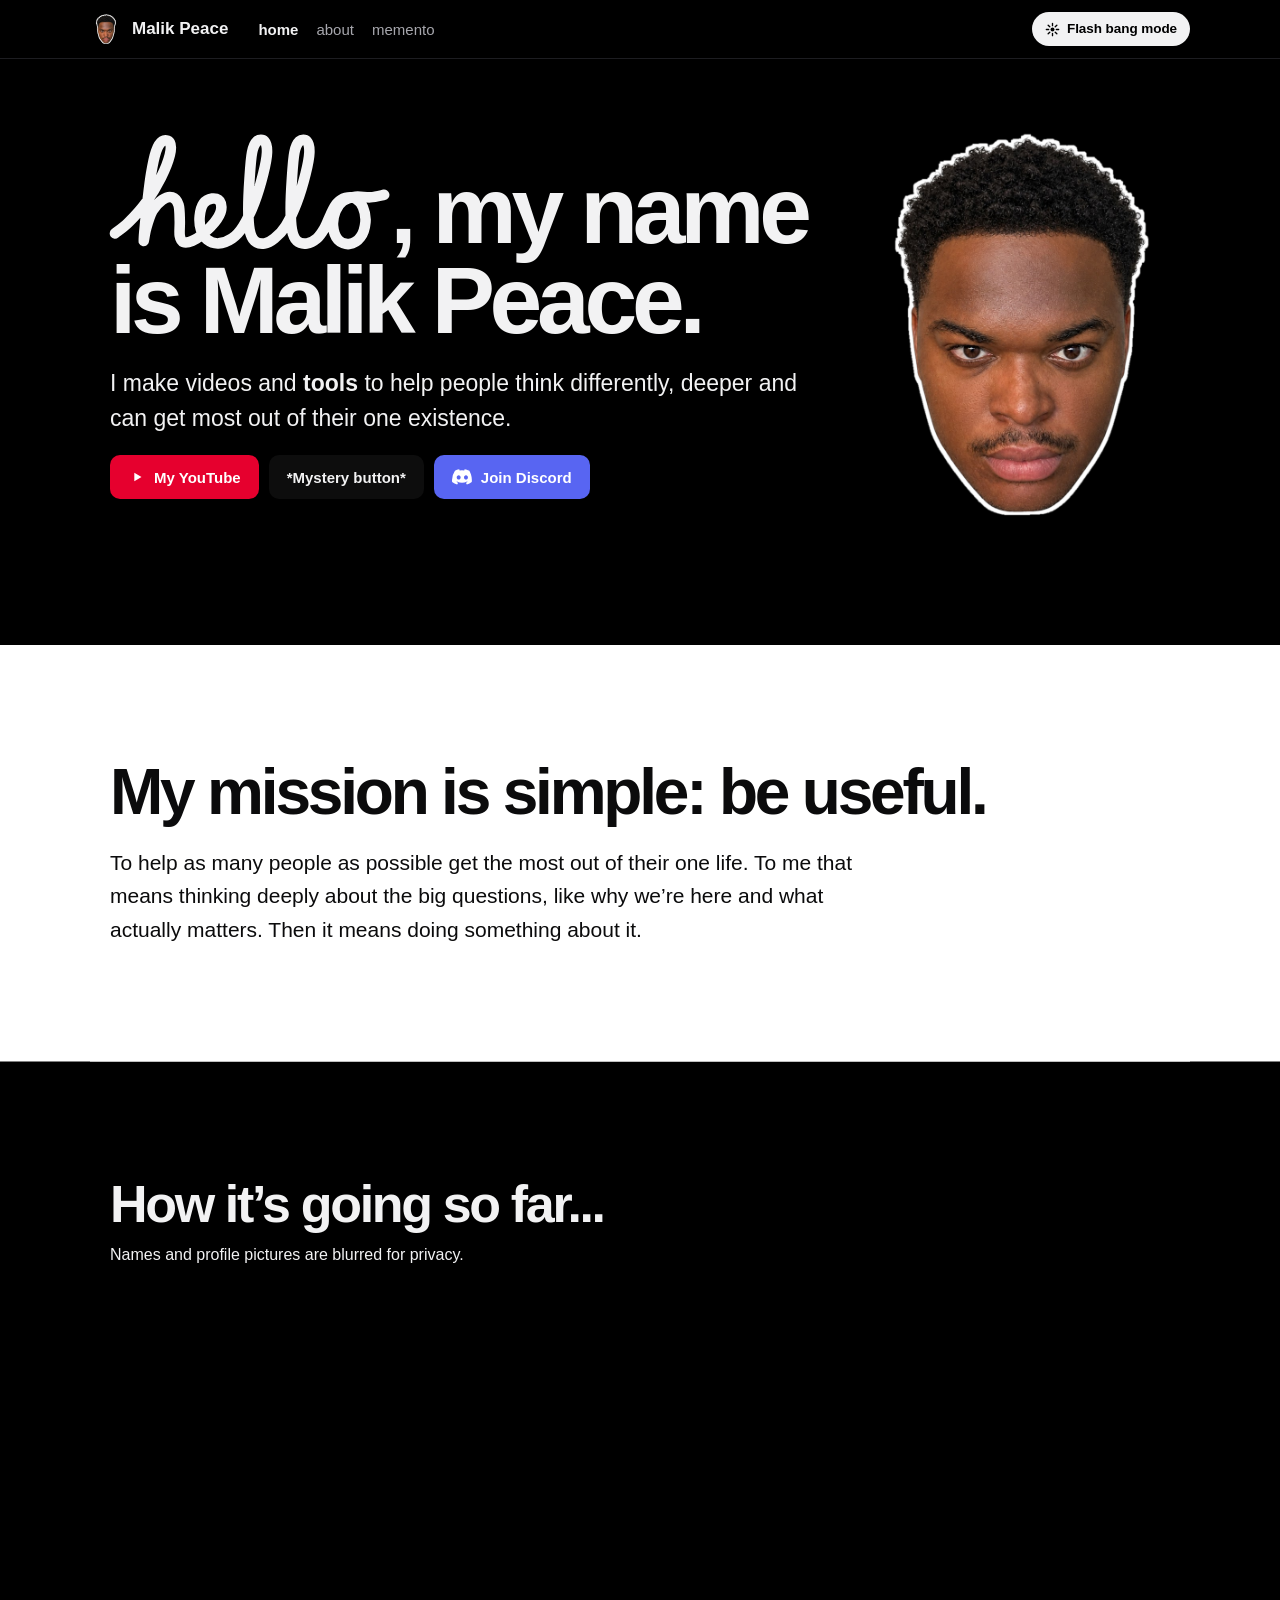
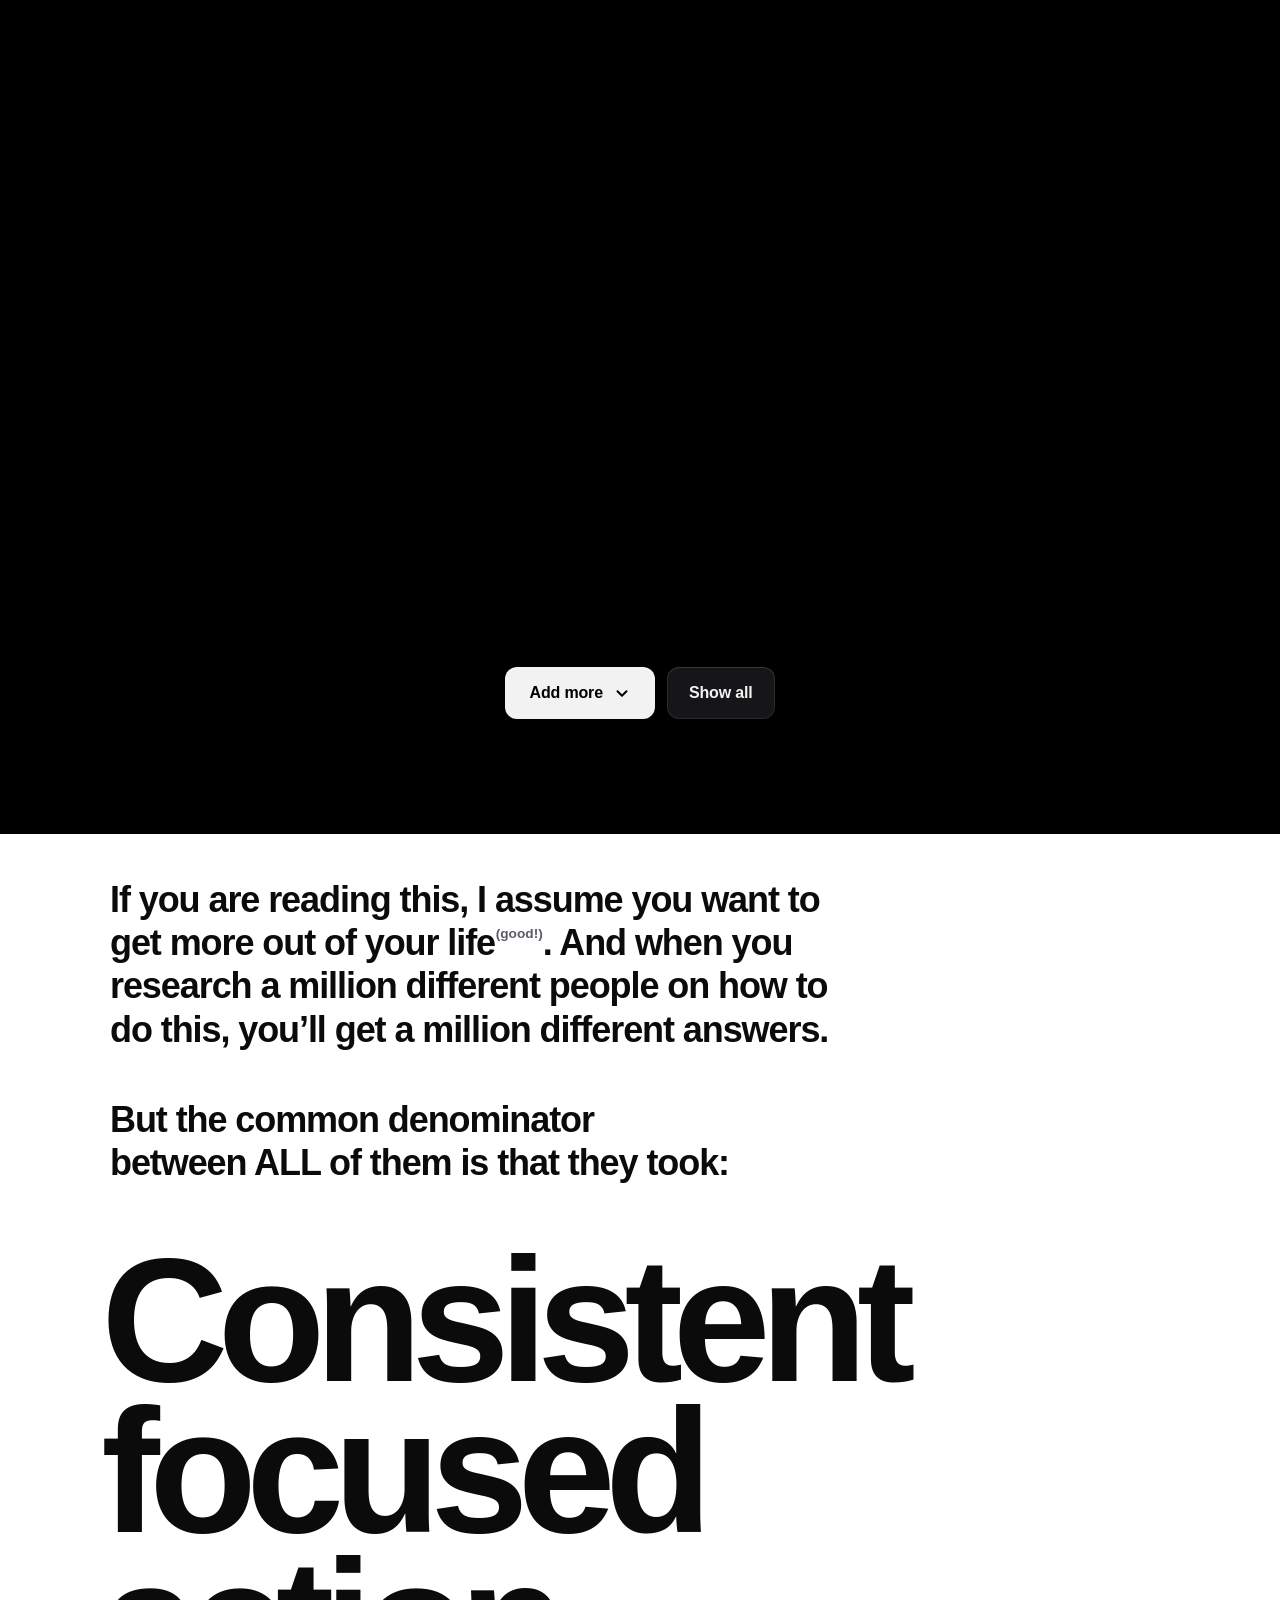
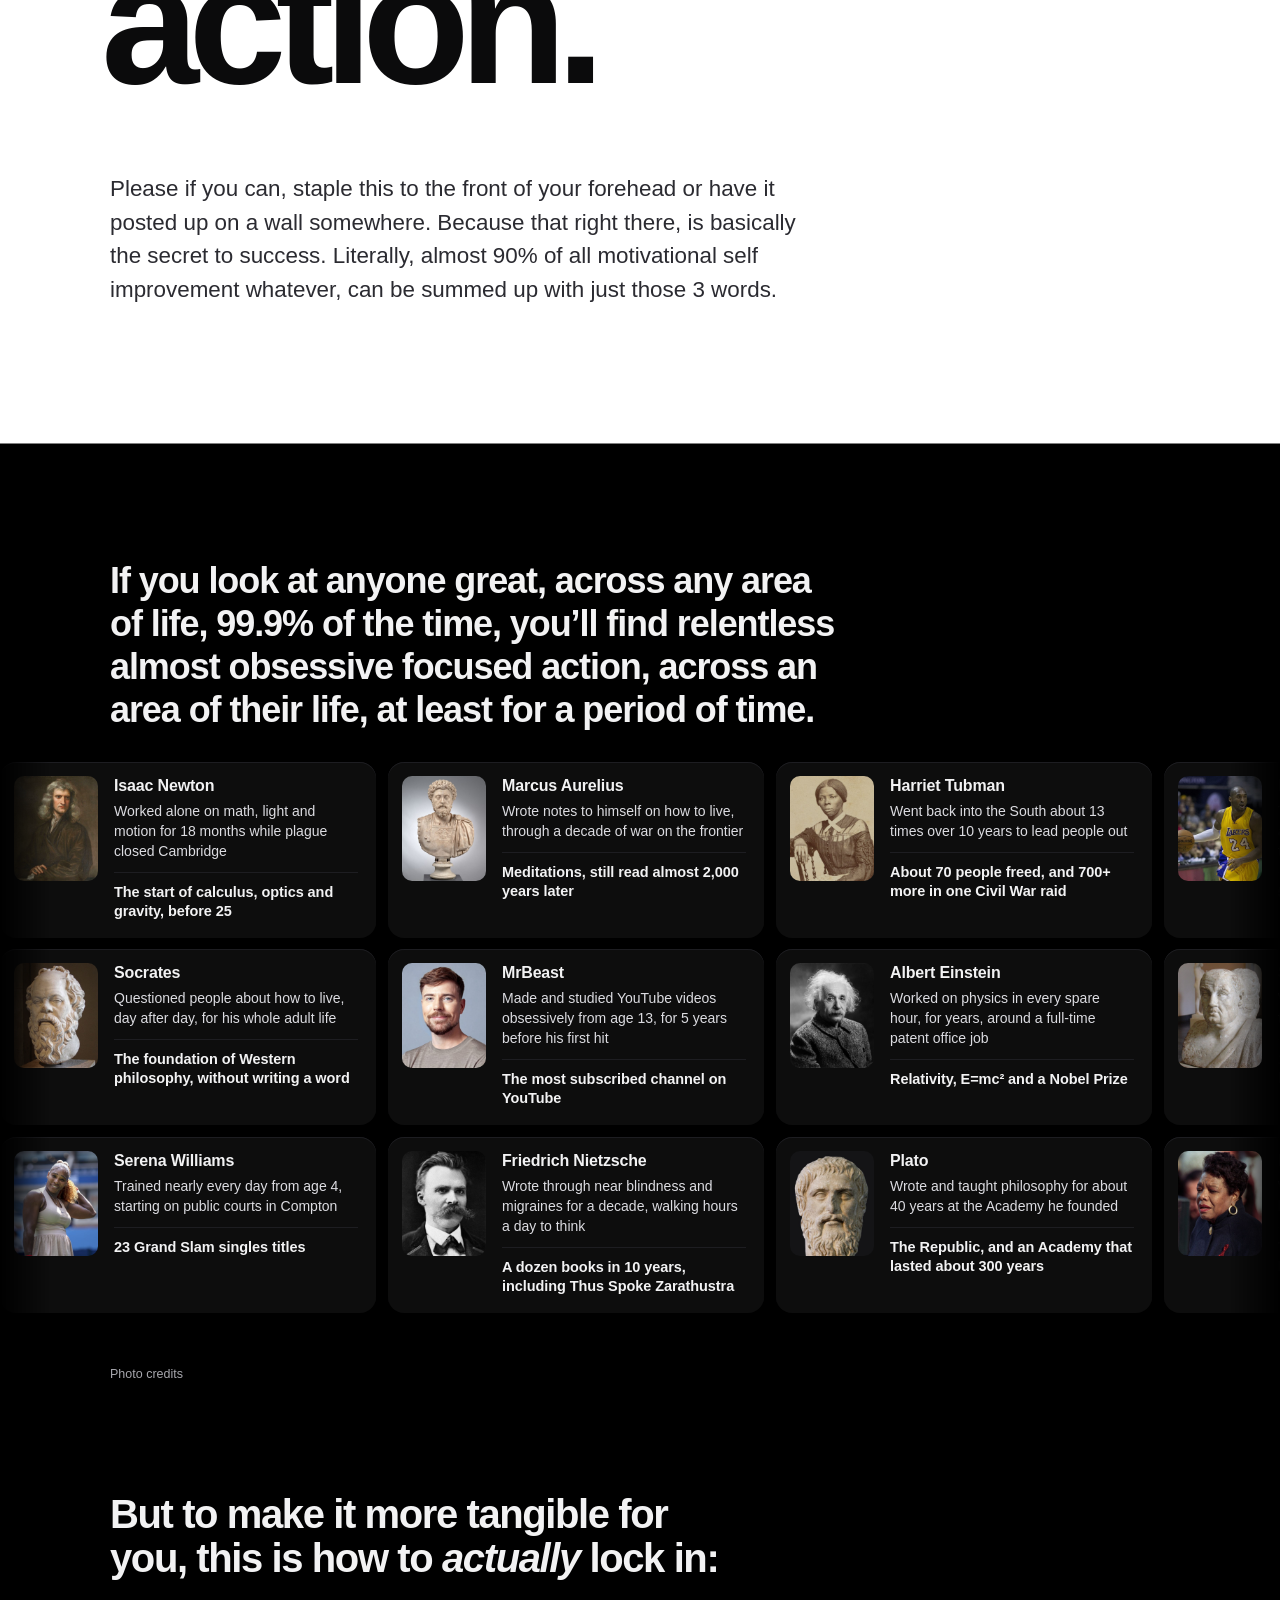
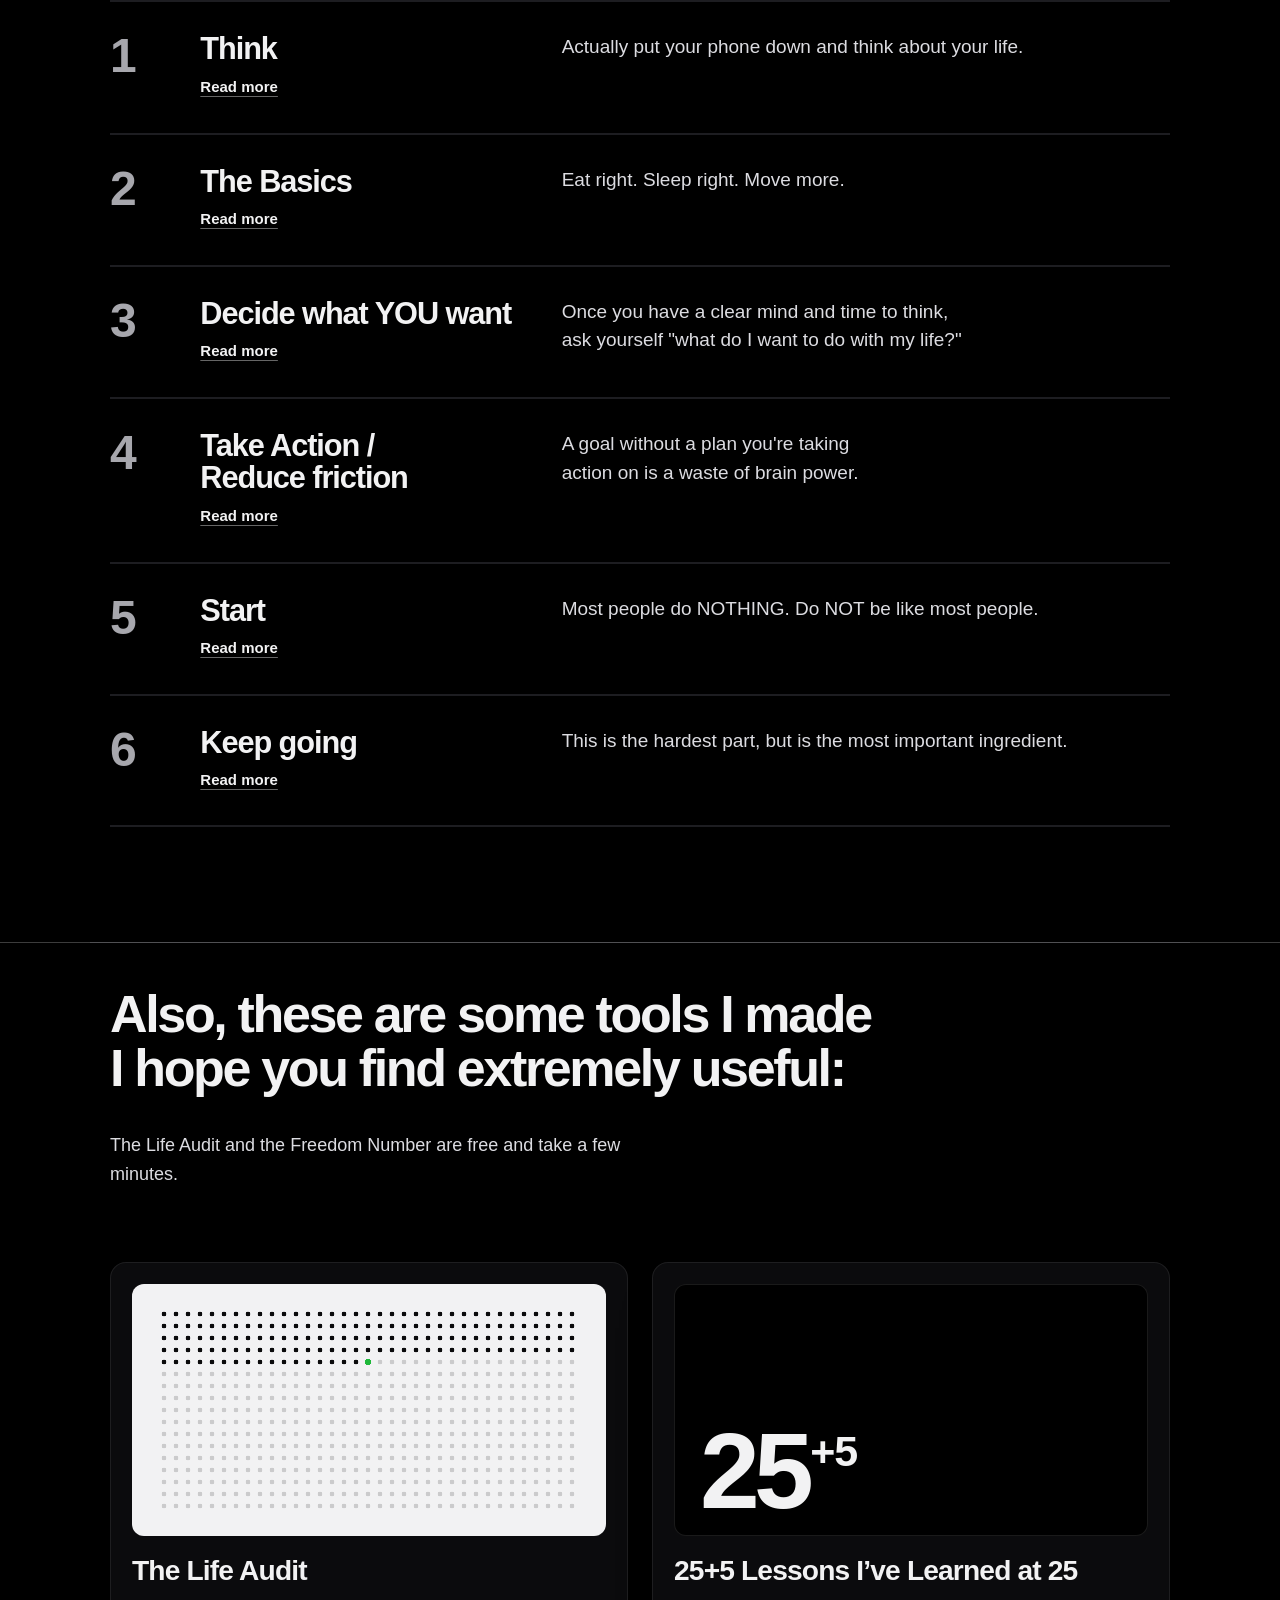
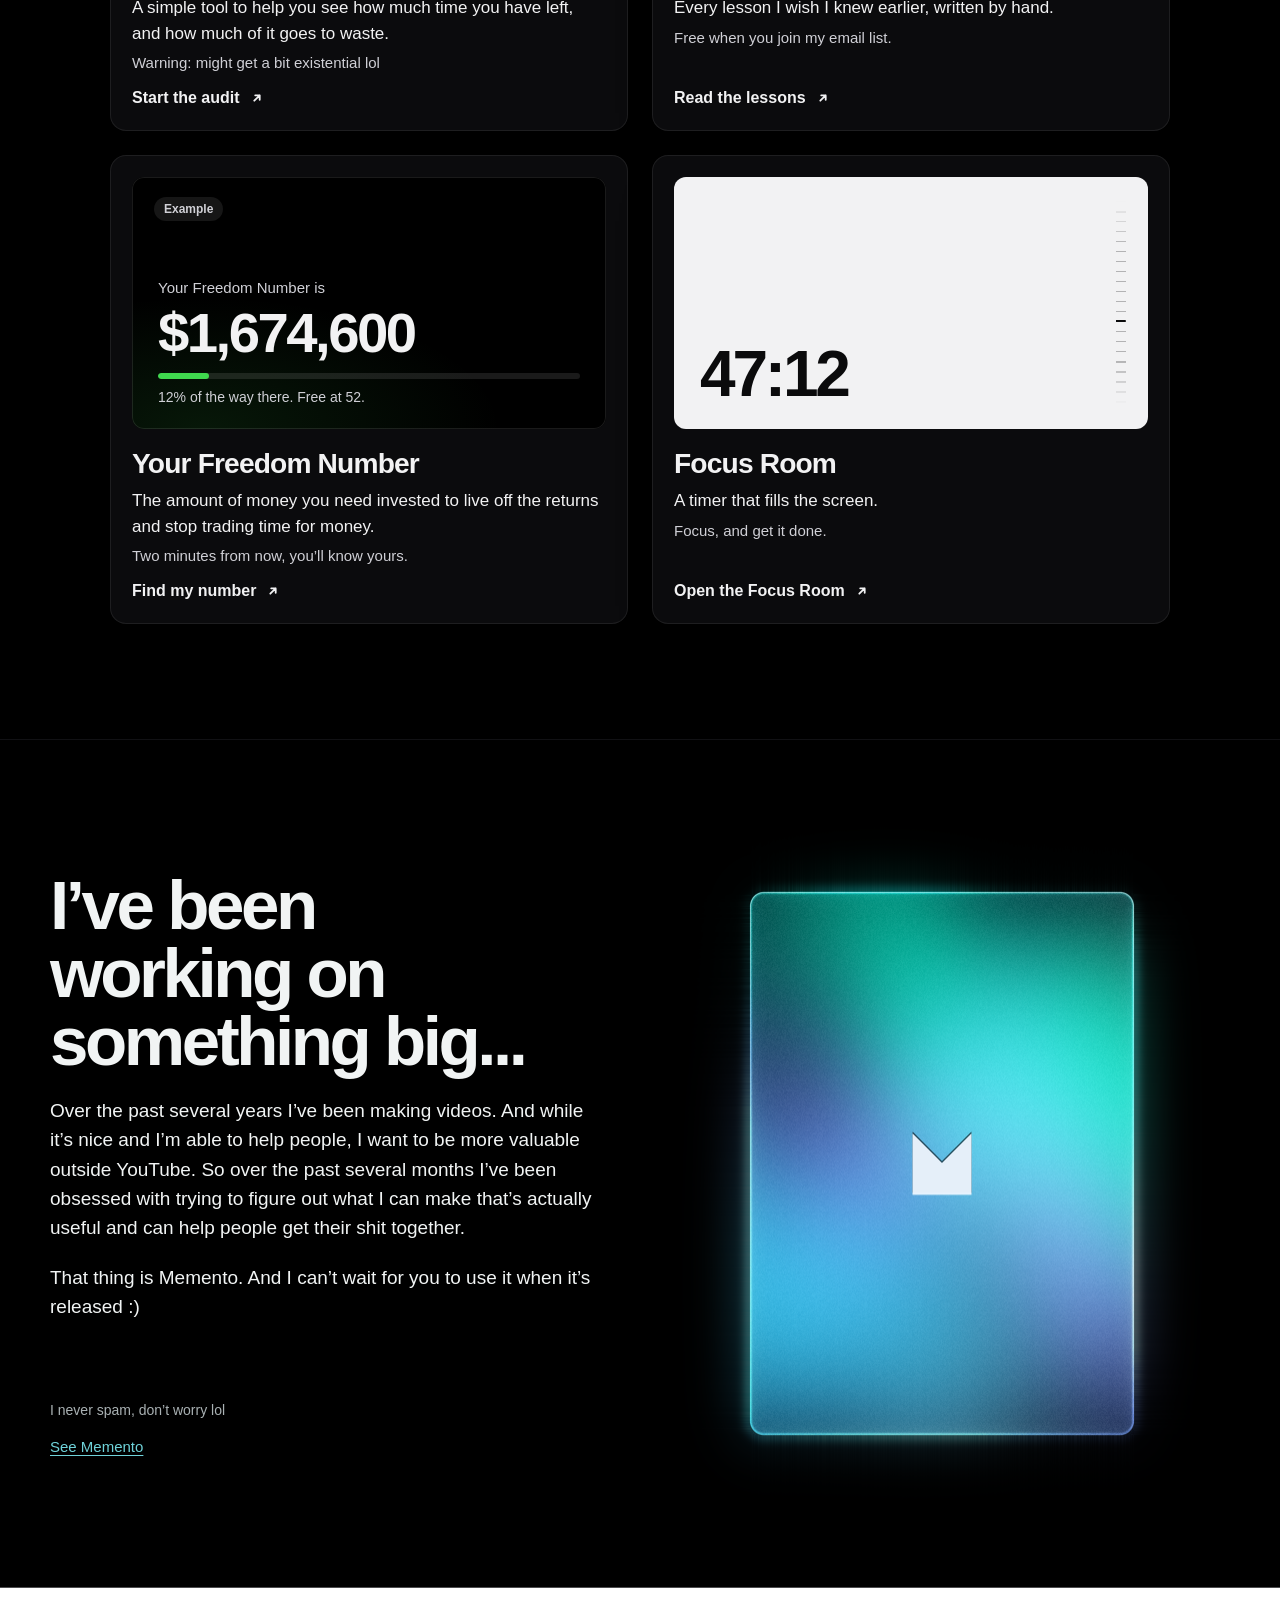
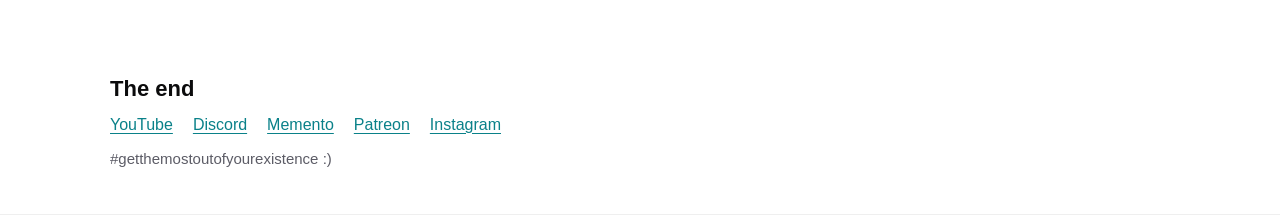
==== commit 60c44045: "Bottom of the page: The end, then YouTube, Discord, Memento, Patreon, Instagram, then the hashtag (r" ====
--- a/index.html
+++ b/index.html
@@ -17,12 +17,12 @@
 <script>try { if (localStorage.getItem('mp-theme') === 'light') document.documentElement.setAttribute('data-theme', 'light'); } catch (e) {}</script>
 <link rel="preconnect" href="https://fonts.googleapis.com">
 <link rel="stylesheet" href="https://fonts.googleapis.com/css2?family=Roboto:wght@400;500;700&display=swap">
-<link rel="stylesheet" href="assets/site.css?v=30">
+<link rel="stylesheet" href="assets/site.css?v=31">
 </head>
 <body class="s1 s5 s7 page-home">
-<div id="app"><header class="s1-top"><div class="bar"><a class="name" href="./"><img src="assets/face-sq-ol.png" alt="">Malik Peace</a><nav aria-label="Pages"><a href="./" aria-current="page">home</a><a href="about/">about</a><a href="https://mementoapp.co" target="_blank" rel="noopener">memento</a></nav><div class="mp-acts"><button type="button" class="mp-act fb" data-flashbang aria-pressed="false"><span class="lbl"><span class="lb-l"><svg viewBox="0 0 20 20" aria-hidden="true"><path d="M10 1.8v3.1M10 15.1v3.1M1.8 10h3.1M15.1 10h3.1M4.2 4.2l2.2 2.2M13.6 13.6l2.2 2.2M4.2 15.8l2.2-2.2M13.6 6.4l2.2-2.2" stroke="currentColor" stroke-width="1.8" stroke-linecap="round"/><circle cx="10" cy="10" r="2.6" fill="currentColor"/></svg>Flash bang mode</span><span class="lb-d"><svg viewBox="0 0 20 20" aria-hidden="true"><path d="M10 1.8v3.1M10 15.1v3.1M1.8 10h3.1M15.1 10h3.1M4.2 4.2l2.2 2.2M13.6 13.6l2.2 2.2M4.2 15.8l2.2-2.2M13.6 6.4l2.2-2.2" stroke="currentColor" stroke-width="1.8" stroke-linecap="round"/><circle cx="10" cy="10" r="2.6" fill="currentColor"/></svg>Dark mode</span></span></button></div></div></header><main><section class="wide s7-me"><div class="tx"><h1><span class="l hi-line"><button type="button" class="hi">Hello</button>, my</span> <span class="l" data-lc="">name is</span> <span class="l">Malik Peace.</span></h1><p class="lede">I make videos and <a href="https://mementoapp.co" target="_blank" rel="noopener">tools</a> to help people think differently, deeper and can get most out of their one existence.</p><div class="btns"><a class="btn yt" href="https://www.youtube.com/@malikpeace_" target="_blank" rel="noopener"><svg viewBox="0 0 20 20" aria-hidden="true"><path d="M7 5.2v9.6L15 10z" fill="currentColor"></path></svg>My YouTube</a><a class="btn ghost" href="https://mementoapp.co" target="_blank" rel="noopener"><span data-lc="">*Mystery button*</span></a><a class="btn dc" href="https://discord.gg/UNbPAUc3y4" target="_blank" rel="noopener"><svg viewBox="0 0 71 55" aria-hidden="true"><path fill="currentColor" d="M60.1 4.9A58.5 58.5 0 0 0 45.4.2a.2.2 0 0 0-.2.1 40.8 40.8 0 0 0-1.8 3.7 54 54 0 0 0-16.2 0A37.4 37.4 0 0 0 25.4.3a.2.2 0 0 0-.2-.1A58.4 58.4 0 0 0 10.5 5 59.5 59.5 0 0 0 .4 44.8a.3.3 0 0 0 .1.2 58.7 58.7 0 0 0 17.7 9 .2.2 0 0 0 .3-.1 42 42 0 0 0 3.6-5.9.2.2 0 0 0-.1-.3 38.7 38.7 0 0 1-5.5-2.6.2.2 0 0 1 0-.4l1.1-.9a.2.2 0 0 1 .2 0 41.9 41.9 0 0 0 35.6 0 .2.2 0 0 1 .2 0l1.1.9a.2.2 0 0 1 0 .4c-1.8 1-3.6 1.9-5.5 2.6a.2.2 0 0 0-.1.3 47.2 47.2 0 0 0 3.6 5.9.2.2 0 0 0 .3.1A58.5 58.5 0 0 0 70.1 45a.3.3 0 0 0 .1-.2c1.6-16.7-2.7-31.2-11.3-44.1zM23.7 36.7c-3.8 0-7-3.5-7-7.8s3.1-7.8 7-7.8 7.1 3.5 7 7.8c0 4.3-3.1 7.8-7 7.8zm25.9 0c-3.9 0-7-3.5-7-7.8s3-7.8 7-7.8 7 3.5 7 7.8-3.1 7.8-7 7.8z"></path></svg><span data-lc="">Join Discord</span></a></div></div><figure class="ph"><img src="assets/face-cut-ol.png" alt="Malik Peace"></figure></section><section class="wide s7-mission"><h2>My mission is simple: be useful.</h2><p>To help as many people as possible get the most out of their one life. To me that means thinking deeply about the big questions, like why we’re here and what actually matters. Then it means doing something about it.</p></section><section class="wide sec ysec"><div class="ytw-head"><h2>How it’s going so far...</h2><p>Names and profile pictures are blurred for privacy.</p></div><div class="ymarq" id="ymarq7" aria-label="Real YouTube comments"></div><div class="ybtns"><button type="button" class="ytbtn" id="ytallbtn" aria-expanded="false"><span class="lbl">Add more</span><svg class="chev" viewBox="0 0 20 20" aria-hidden="true"><path d="M5 8l5 5 5-5"></path></svg></button><button type="button" class="ytbtn" id="ywallbtn">Show all</button></div><div class="ywall" id="ywall" hidden=""></div></section><section class="wide sec s7-val" id="s7-value"><p class="bridge">If you are reading this, I assume you want to get more out of your life<sup class="good" data-lc="">(good!)</sup>. And when you research a million different people on how to do this, you’ll get a million different answers.</p><p class="bridge bridge2">But the common denominator between ALL of them is that they took:</p><p class="stmt" data-lc=""><span data-lc="">Consistent</span><span data-lc="">focused</span><span data-lc="">action.</span></p><p class="intro">Please if you can, staple this to the front of your forehead or have it posted up on a wall somewhere. Because that right there, is basically the secret to success. Literally, almost 90% of all motivational self improvement whatever, can be summed up with just those 3 words.</p><div class="steps7"><section class="great7" aria-label="Examples"><p class="great-h">If you look at anyone great, across any area of life, 99.9% of the time, you’ll find relentless almost obsessive focused action, across an area of their life, at least for a period of time.</p><div class="great-row" id="greatRow" aria-label="People"><ul class="row" style="--dur:153s"><li class="gp"><span class="gp-ph"><img src="assets/people/isaac-newton.jpg" alt="Isaac Newton" loading="lazy" width="480" height="600"></span><b class="gp-n">Isaac Newton</b><span class="gp-did">Worked alone on math, light and motion for 18 months while plague closed Cambridge</span><span class="gp-got">The start of calculus, optics and gravity, before 25</span></li><li class="gp"><span class="gp-ph"><img src="assets/people/marcus-aurelius.jpg" alt="Marcus Aurelius" loading="lazy" width="480" height="600"></span><b class="gp-n">Marcus Aurelius</b><span class="gp-did">Wrote notes to himself on how to live, through a decade of war on the frontier</span><span class="gp-got">Meditations, still read almost 2,000 years later</span></li><li class="gp"><span class="gp-ph"><img src="assets/people/harriet-tubman.jpg" alt="Harriet Tubman" loading="lazy" width="480" height="600"></span><b class="gp-n">Harriet Tubman</b><span class="gp-did">Went back into the South about 13 times over 10 years to lead people out</span><span class="gp-got">About 70 people freed, and 700+ more in one Civil War raid</span></li><li class="gp"><span class="gp-ph"><img src="assets/people/kobe-bryant.jpg" alt="Kobe Bryant" loading="lazy" width="480" height="600"></span><b class="gp-n">Kobe Bryant</b><span class="gp-did">Trained before sunrise, often from 4 a.m., through 20 seasons with one team</span><span class="gp-got">5 NBA titles and 18 All-Star games</span></li><li class="gp"><span class="gp-ph"><img src="assets/people/steve-jobs.jpg" alt="Steve Jobs" loading="lazy" width="480" height="600"></span><b class="gp-n">Steve Jobs</b><span class="gp-did">Obsessed over every detail of his products for 30+ years, even after Apple pushed him out</span><span class="gp-got">The Mac, the iPod, the iPhone and Pixar</span></li><li class="gp"><span class="gp-ph"><img src="assets/people/epictetus.jpg" alt="Epictetus" loading="lazy" width="480" height="600"></span><b class="gp-n">Epictetus</b><span class="gp-did">Born into slavery, then taught Stoic philosophy for decades at his own school</span><span class="gp-got">The Enchiridion, still read 1,900 years later</span></li><li class="gp"><span class="gp-ph"><img src="assets/people/lebron-james.jpg" alt="LeBron James" loading="lazy" width="480" height="600"></span><b class="gp-n">LeBron James</b><span class="gp-did">Trained and played at the top of the NBA, every season, for over 20 years</span><span class="gp-got">4 titles and the most points in NBA history</span></li><li class="gp"><span class="gp-ph"><img src="assets/people/aristotle.jpg" alt="Aristotle" loading="lazy" width="480" height="600"></span><b class="gp-n">Aristotle</b><span class="gp-did">Studied under Plato for 20 years from age 17, then taught for decades</span><span class="gp-got">The foundations of logic, biology and ethics</span></li><li class="gp"><span class="gp-ph"><img src="assets/people/david-goggins.jpg" alt="David Goggins" loading="lazy" width="480" height="600"></span><b class="gp-n">David Goggins</b><span class="gp-did">Trained for hours a day and lost 100+ pounds in under 3 months</span><span class="gp-got">Navy SEAL, ultramarathoner and pull-up record holder</span></li><li class="gp"><span class="gp-ph"><img src="assets/people/muhammad-ali.jpg" alt="Muhammad Ali" loading="lazy" width="480" height="600"></span><b class="gp-n">Muhammad Ali</b><span class="gp-did">Stood by his beliefs through 3+ years banned from boxing, then fought his way back</span><span class="gp-got">Heavyweight champion of the world, three times</span></li><li class="gp"><span class="gp-ph"><img src="assets/people/diogenes.jpg" alt="Diogenes" loading="lazy" width="480" height="600"></span><b class="gp-n">Diogenes</b><span class="gp-did">Lived his philosophy every day with almost nothing, sleeping in a clay jar</span><span class="gp-got">Cynicism, which helped shape Stoicism</span></li><li class="gp"><span class="gp-ph"><img src="assets/people/arthur-schopenhauer.jpg" alt="Arthur Schopenhauer" loading="lazy" width="480" height="600"></span><b class="gp-n">Arthur Schopenhauer</b><span class="gp-did">Kept refining one philosophy for 30+ years while almost nobody read it</span><span class="gp-got">Ideas that shaped Nietzsche, Wagner and Einstein</span></li><li class="gp"><span class="gp-ph"><img src="assets/people/cristiano-ronaldo.jpg" alt="Cristiano Ronaldo" loading="lazy" width="480" height="600"></span><b class="gp-n">Cristiano Ronaldo</b><span class="gp-did">Did extra training after practice, almost every day, for over 20 years</span><span class="gp-got">900+ goals and 5 Ballon d'Or awards</span></li><li class="gp"><span class="gp-ph"><img src="assets/people/galileo-galilei.jpg" alt="Galileo Galilei" loading="lazy" width="480" height="600"></span><b class="gp-n">Galileo Galilei</b><span class="gp-did">Built his own telescopes and studied the sky, night after night, for years</span><span class="gp-got">Jupiter's four largest moons, and the start of modern astronomy</span></li><li class="gp"><span class="gp-ph"><img src="assets/people/michel-de-montaigne.jpg" alt="Michel de Montaigne" loading="lazy" width="480" height="600"></span><b class="gp-n">Michel de Montaigne</b><span class="gp-did">Spent 20 years in his tower writing and rewriting one book</span><span class="gp-got">The Essays, which invented the essay</span></li><li class="gp"><span class="gp-ph"><img src="assets/people/william-shakespeare.jpg" alt="William Shakespeare" loading="lazy" width="480" height="600"></span><b class="gp-n">William Shakespeare</b><span class="gp-did">Wrote one or two plays a year for over 20 years</span><span class="gp-got">37 plays and 154 sonnets, still performed 400 years later</span></li><li class="gp"><span class="gp-ph"><img src="assets/people/carl-sagan.jpg" alt="Carl Sagan" loading="lazy" width="480" height="600"></span><b class="gp-n">Carl Sagan</b><span class="gp-did">Explained science to the public for decades, in books, on TV and on stage</span><span class="gp-got">Cosmos, watched by 500 million+ people</span></li><li class="gp" aria-hidden="true"><span class="gp-ph"><img src="assets/people/isaac-newton.jpg" alt="Isaac Newton" loading="lazy" width="480" height="600"></span><b class="gp-n">Isaac Newton</b><span class="gp-did">Worked alone on math, light and motion for 18 months while plague closed Cambridge</span><span class="gp-got">The start of calculus, optics and gravity, before 25</span></li><li class="gp" aria-hidden="true"><span class="gp-ph"><img src="assets/people/marcus-aurelius.jpg" alt="Marcus Aurelius" loading="lazy" width="480" height="600"></span><b class="gp-n">Marcus Aurelius</b><span class="gp-did">Wrote notes to himself on how to live, through a decade of war on the frontier</span><span class="gp-got">Meditations, still read almost 2,000 years later</span></li><li class="gp" aria-hidden="true"><span class="gp-ph"><img src="assets/people/harriet-tubman.jpg" alt="Harriet Tubman" loading="lazy" width="480" height="600"></span><b class="gp-n">Harriet Tubman</b><span class="gp-did">Went back into the South about 13 times over 10 years to lead people out</span><span class="gp-got">About 70 people freed, and 700+ more in one Civil War raid</span></li><li class="gp" aria-hidden="true"><span class="gp-ph"><img src="assets/people/kobe-bryant.jpg" alt="Kobe Bryant" loading="lazy" width="480" height="600"></span><b class="gp-n">Kobe Bryant</b><span class="gp-did">Trained before sunrise, often from 4 a.m., through 20 seasons with one team</span><span class="gp-got">5 NBA titles and 18 All-Star games</span></li><li class="gp" aria-hidden="true"><span class="gp-ph"><img src="assets/people/steve-jobs.jpg" alt="Steve Jobs" loading="lazy" width="480" height="600"></span><b class="gp-n">Steve Jobs</b><span class="gp-did">Obsessed over every detail of his products for 30+ years, even after Apple pushed him out</span><span class="gp-got">The Mac, the iPod, the iPhone and Pixar</span></li><li class="gp" aria-hidden="true"><span class="gp-ph"><img src="assets/people/epictetus.jpg" alt="Epictetus" loading="lazy" width="480" height="600"></span><b class="gp-n">Epictetus</b><span class="gp-did">Born into slavery, then taught Stoic philosophy for decades at his own school</span><span class="gp-got">The Enchiridion, still read 1,900 years later</span></li><li class="gp" aria-hidden="true"><span class="gp-ph"><img src="assets/people/lebron-james.jpg" alt="LeBron James" loading="lazy" width="480" height="600"></span><b class="gp-n">LeBron James</b><span class="gp-did">Trained and played at the top of the NBA, every season, for over 20 years</span><span class="gp-got">4 titles and the most points in NBA history</span></li><li class="gp" aria-hidden="true"><span class="gp-ph"><img src="assets/people/aristotle.jpg" alt="Aristotle" loading="lazy" width="480" height="600"></span><b class="gp-n">Aristotle</b><span class="gp-did">Studied under Plato for 20 years from age 17, then taught for decades</span><span class="gp-got">The foundations of logic, biology and ethics</span></li><li class="gp" aria-hidden="true"><span class="gp-ph"><img src="assets/people/david-goggins.jpg" alt="David Goggins" loading="lazy" width="480" height="600"></span><b class="gp-n">David Goggins</b><span class="gp-did">Trained for hours a day and lost 100+ pounds in under 3 months</span><span class="gp-got">Navy SEAL, ultramarathoner and pull-up record holder</span></li><li class="gp" aria-hidden="true"><span class="gp-ph"><img src="assets/people/muhammad-ali.jpg" alt="Muhammad Ali" loading="lazy" width="480" height="600"></span><b class="gp-n">Muhammad Ali</b><span class="gp-did">Stood by his beliefs through 3+ years banned from boxing, then fought his way back</span><span class="gp-got">Heavyweight champion of the world, three times</span></li><li class="gp" aria-hidden="true"><span class="gp-ph"><img src="assets/people/diogenes.jpg" alt="Diogenes" loading="lazy" width="480" height="600"></span><b class="gp-n">Diogenes</b><span class="gp-did">Lived his philosophy every day with almost nothing, sleeping in a clay jar</span><span class="gp-got">Cynicism, which helped shape Stoicism</span></li><li class="gp" aria-hidden="true"><span class="gp-ph"><img src="assets/people/arthur-schopenhauer.jpg" alt="Arthur Schopenhauer" loading="lazy" width="480" height="600"></span><b class="gp-n">Arthur Schopenhauer</b><span class="gp-did">Kept refining one philosophy for 30+ years while almost nobody read it</span><span class="gp-got">Ideas that shaped Nietzsche, Wagner and Einstein</span></li><li class="gp" aria-hidden="true"><span class="gp-ph"><img src="assets/people/cristiano-ronaldo.jpg" alt="Cristiano Ronaldo" loading="lazy" width="480" height="600"></span><b class="gp-n">Cristiano Ronaldo</b><span class="gp-did">Did extra training after practice, almost every day, for over 20 years</span><span class="gp-got">900+ goals and 5 Ballon d'Or awards</span></li><li class="gp" aria-hidden="true"><span class="gp-ph"><img src="assets/people/galileo-galilei.jpg" alt="Galileo Galilei" loading="lazy" width="480" height="600"></span><b class="gp-n">Galileo Galilei</b><span class="gp-did">Built his own telescopes and studied the sky, night after night, for years</span><span class="gp-got">Jupiter's four largest moons, and the start of modern astronomy</span></li><li class="gp" aria-hidden="true"><span class="gp-ph"><img src="assets/people/michel-de-montaigne.jpg" alt="Michel de Montaigne" loading="lazy" width="480" height="600"></span><b class="gp-n">Michel de Montaigne</b><span class="gp-did">Spent 20 years in his tower writing and rewriting one book</span><span class="gp-got">The Essays, which invented the essay</span></li><li class="gp" aria-hidden="true"><span class="gp-ph"><img src="assets/people/william-shakespeare.jpg" alt="William Shakespeare" loading="lazy" width="480" height="600"></span><b class="gp-n">William Shakespeare</b><span class="gp-did">Wrote one or two plays a year for over 20 years</span><span class="gp-got">37 plays and 154 sonnets, still performed 400 years later</span></li><li class="gp" aria-hidden="true"><span class="gp-ph"><img src="assets/people/carl-sagan.jpg" alt="Carl Sagan" loading="lazy" width="480" height="600"></span><b class="gp-n">Carl Sagan</b><span class="gp-did">Explained science to the public for decades, in books, on TV and on stage</span><span class="gp-got">Cosmos, watched by 500 million+ people</span></li></ul><ul class="row rev" style="--dur:178s"><li class="gp"><span class="gp-ph"><img src="assets/people/socrates.jpg" alt="Socrates" loading="lazy" width="480" height="600"></span><b class="gp-n">Socrates</b><span class="gp-did">Questioned people about how to live, day after day, for his whole adult life</span><span class="gp-got">The foundation of Western philosophy, without writing a word</span></li><li class="gp"><span class="gp-ph"><img src="assets/people/mrbeast.jpg" alt="MrBeast" loading="lazy" width="480" height="600"></span><b class="gp-n">MrBeast</b><span class="gp-did">Made and studied YouTube videos obsessively from age 13, for 5 years before his first hit</span><span class="gp-got">The most subscribed channel on YouTube</span></li><li class="gp"><span class="gp-ph"><img src="assets/people/albert-einstein.jpg" alt="Albert Einstein" loading="lazy" width="480" height="600"></span><b class="gp-n">Albert Einstein</b><span class="gp-did">Worked on physics in every spare hour, for years, around a full-time patent office job</span><span class="gp-got">Relativity, E=mc² and a Nobel Prize</span></li><li class="gp"><span class="gp-ph"><img src="assets/people/seneca-the-younger.jpg" alt="Seneca" loading="lazy" width="480" height="600"></span><b class="gp-n">Seneca</b><span class="gp-did">Wrote letter after letter on how to live, through the last years of his life</span><span class="gp-got">124 letters still read 2,000 years later</span></li><li class="gp"><span class="gp-ph"><img src="assets/people/albert-camus.jpg" alt="Albert Camus" loading="lazy" width="480" height="600"></span><b class="gp-n">Albert Camus</b><span class="gp-did">Wrote nearly every day through tuberculosis and a world war</span><span class="gp-got">The Stranger, The Plague and a Nobel Prize at 44</span></li><li class="gp"><span class="gp-ph"><img src="assets/people/leonardo-da-vinci.jpg" alt="Leonardo da Vinci" loading="lazy" width="480" height="600"></span><b class="gp-n">Leonardo da Vinci</b><span class="gp-did">Reworked one portrait for over 10 years, while filling thousands of notebook pages</span><span class="gp-got">The Mona Lisa, the most famous painting in the world</span></li><li class="gp"><span class="gp-ph"><img src="assets/people/viktor-frankl.jpg" alt="Viktor Frankl" loading="lazy" width="480" height="600"></span><b class="gp-n">Viktor Frankl</b><span class="gp-did">Kept rebuilding his life's work on scraps of paper, through 3 years in Nazi camps</span><span class="gp-got">Man's Search for Meaning, read by millions</span></li><li class="gp"><span class="gp-ph"><img src="assets/people/charles-darwin.jpg" alt="Charles Darwin" loading="lazy" width="480" height="600"></span><b class="gp-n">Charles Darwin</b><span class="gp-did">Studied nature for 20+ years before publishing, 8 of them on barnacles alone</span><span class="gp-got">On the Origin of Species, and the theory of evolution</span></li><li class="gp"><span class="gp-ph"><img src="assets/people/j-k-rowling.jpg" alt="J.K. Rowling" loading="lazy" width="480" height="600"></span><b class="gp-n">J.K. Rowling</b><span class="gp-did">Wrote the first Harry Potter for about 5 years, then took 12 rejections</span><span class="gp-got">500 million+ Harry Potter books sold</span></li><li class="gp"><span class="gp-ph"><img src="assets/people/simone-de-beauvoir.jpg" alt="Simone de Beauvoir" loading="lazy" width="480" height="600"></span><b class="gp-n">Simone de Beauvoir</b><span class="gp-did">Wrote almost every day, mornings and afternoons, for decades</span><span class="gp-got">The Second Sex, which reshaped feminism</span></li><li class="gp"><span class="gp-ph"><img src="assets/people/jeff-bezos.jpg" alt="Jeff Bezos" loading="lazy" width="480" height="600"></span><b class="gp-n">Jeff Bezos</b><span class="gp-did">Put almost everything back into Amazon for 9 years before its first full year of profit</span><span class="gp-got">One of the biggest companies on Earth</span></li><li class="gp"><span class="gp-ph"><img src="assets/people/christopher-nolan.jpg" alt="Christopher Nolan" loading="lazy" width="480" height="600"></span><b class="gp-n">Christopher Nolan</b><span class="gp-did">Shot his first film on weekends for a year on £3,000, then kept making films for 25 years</span><span class="gp-got">Inception, Interstellar, Oppenheimer and an Oscar</span></li><li class="gp"><span class="gp-ph"><img src="assets/people/baruch-spinoza.jpg" alt="Baruch Spinoza" loading="lazy" width="480" height="600"></span><b class="gp-n">Baruch Spinoza</b><span class="gp-did">Wrote one book for 14 years, while grinding lenses to pay his way</span><span class="gp-got">The Ethics, still studied 350 years later</span></li><li class="gp"><span class="gp-ph"><img src="assets/people/fyodor-dostoevsky.jpg" alt="Fyodor Dostoevsky" loading="lazy" width="480" height="600"></span><b class="gp-n">Fyodor Dostoevsky</b><span class="gp-did">Kept writing for 30+ years, through debt, deadlines and 4 years in a Siberian prison camp</span><span class="gp-got">Crime and Punishment and The Brothers Karamazov</span></li><li class="gp"><span class="gp-ph"><img src="assets/people/abraham-lincoln.jpg" alt="Abraham Lincoln" loading="lazy" width="480" height="600"></span><b class="gp-n">Abraham Lincoln</b><span class="gp-did">Kept running for office for 28 years, through two lost Senate races</span><span class="gp-got">President, the Union saved and slavery ended</span></li><li class="gp"><span class="gp-ph"><img src="assets/people/nelson-mandela.jpg" alt="Nelson Mandela" loading="lazy" width="480" height="600"></span><b class="gp-n">Nelson Mandela</b><span class="gp-did">Never gave up the fight against apartheid, through 27 years in prison</span><span class="gp-got">The end of apartheid, and South Africa's first Black president</span></li><li class="gp"><span class="gp-ph"><img src="assets/people/neil-armstrong.jpg" alt="Neil Armstrong" loading="lazy" width="480" height="600"></span><b class="gp-n">Neil Armstrong</b><span class="gp-did">Flew experimental planes and spacecraft for 14 years, 200+ kinds of aircraft</span><span class="gp-got">The first steps on the Moon, in 1969</span></li><li class="gp" aria-hidden="true"><span class="gp-ph"><img src="assets/people/socrates.jpg" alt="Socrates" loading="lazy" width="480" height="600"></span><b class="gp-n">Socrates</b><span class="gp-did">Questioned people about how to live, day after day, for his whole adult life</span><span class="gp-got">The foundation of Western philosophy, without writing a word</span></li><li class="gp" aria-hidden="true"><span class="gp-ph"><img src="assets/people/mrbeast.jpg" alt="MrBeast" loading="lazy" width="480" height="600"></span><b class="gp-n">MrBeast</b><span class="gp-did">Made and studied YouTube videos obsessively from age 13, for 5 years before his first hit</span><span class="gp-got">The most subscribed channel on YouTube</span></li><li class="gp" aria-hidden="true"><span class="gp-ph"><img src="assets/people/albert-einstein.jpg" alt="Albert Einstein" loading="lazy" width="480" height="600"></span><b class="gp-n">Albert Einstein</b><span class="gp-did">Worked on physics in every spare hour, for years, around a full-time patent office job</span><span class="gp-got">Relativity, E=mc² and a Nobel Prize</span></li><li class="gp" aria-hidden="true"><span class="gp-ph"><img src="assets/people/seneca-the-younger.jpg" alt="Seneca" loading="lazy" width="480" height="600"></span><b class="gp-n">Seneca</b><span class="gp-did">Wrote letter after letter on how to live, through the last years of his life</span><span class="gp-got">124 letters still read 2,000 years later</span></li><li class="gp" aria-hidden="true"><span class="gp-ph"><img src="assets/people/albert-camus.jpg" alt="Albert Camus" loading="lazy" width="480" height="600"></span><b class="gp-n">Albert Camus</b><span class="gp-did">Wrote nearly every day through tuberculosis and a world war</span><span class="gp-got">The Stranger, The Plague and a Nobel Prize at 44</span></li><li class="gp" aria-hidden="true"><span class="gp-ph"><img src="assets/people/leonardo-da-vinci.jpg" alt="Leonardo da Vinci" loading="lazy" width="480" height="600"></span><b class="gp-n">Leonardo da Vinci</b><span class="gp-did">Reworked one portrait for over 10 years, while filling thousands of notebook pages</span><span class="gp-got">The Mona Lisa, the most famous painting in the world</span></li><li class="gp" aria-hidden="true"><span class="gp-ph"><img src="assets/people/viktor-frankl.jpg" alt="Viktor Frankl" loading="lazy" width="480" height="600"></span><b class="gp-n">Viktor Frankl</b><span class="gp-did">Kept rebuilding his life's work on scraps of paper, through 3 years in Nazi camps</span><span class="gp-got">Man's Search for Meaning, read by millions</span></li><li class="gp" aria-hidden="true"><span class="gp-ph"><img src="assets/people/charles-darwin.jpg" alt="Charles Darwin" loading="lazy" width="480" height="600"></span><b class="gp-n">Charles Darwin</b><span class="gp-did">Studied nature for 20+ years before publishing, 8 of them on barnacles alone</span><span class="gp-got">On the Origin of Species, and the theory of evolution</span></li><li class="gp" aria-hidden="true"><span class="gp-ph"><img src="assets/people/j-k-rowling.jpg" alt="J.K. Rowling" loading="lazy" width="480" height="600"></span><b class="gp-n">J.K. Rowling</b><span class="gp-did">Wrote the first Harry Potter for about 5 years, then took 12 rejections</span><span class="gp-got">500 million+ Harry Potter books sold</span></li><li class="gp" aria-hidden="true"><span class="gp-ph"><img src="assets/people/simone-de-beauvoir.jpg" alt="Simone de Beauvoir" loading="lazy" width="480" height="600"></span><b class="gp-n">Simone de Beauvoir</b><span class="gp-did">Wrote almost every day, mornings and afternoons, for decades</span><span class="gp-got">The Second Sex, which reshaped feminism</span></li><li class="gp" aria-hidden="true"><span class="gp-ph"><img src="assets/people/jeff-bezos.jpg" alt="Jeff Bezos" loading="lazy" width="480" height="600"></span><b class="gp-n">Jeff Bezos</b><span class="gp-did">Put almost everything back into Amazon for 9 years before its first full year of profit</span><span class="gp-got">One of the biggest companies on Earth</span></li><li class="gp" aria-hidden="true"><span class="gp-ph"><img src="assets/people/christopher-nolan.jpg" alt="Christopher Nolan" loading="lazy" width="480" height="600"></span><b class="gp-n">Christopher Nolan</b><span class="gp-did">Shot his first film on weekends for a year on £3,000, then kept making films for 25 years</span><span class="gp-got">Inception, Interstellar, Oppenheimer and an Oscar</span></li><li class="gp" aria-hidden="true"><span class="gp-ph"><img src="assets/people/baruch-spinoza.jpg" alt="Baruch Spinoza" loading="lazy" width="480" height="600"></span><b class="gp-n">Baruch Spinoza</b><span class="gp-did">Wrote one book for 14 years, while grinding lenses to pay his way</span><span class="gp-got">The Ethics, still studied 350 years later</span></li><li class="gp" aria-hidden="true"><span class="gp-ph"><img src="assets/people/fyodor-dostoevsky.jpg" alt="Fyodor Dostoevsky" loading="lazy" width="480" height="600"></span><b class="gp-n">Fyodor Dostoevsky</b><span class="gp-did">Kept writing for 30+ years, through debt, deadlines and 4 years in a Siberian prison camp</span><span class="gp-got">Crime and Punishment and The Brothers Karamazov</span></li><li class="gp" aria-hidden="true"><span class="gp-ph"><img src="assets/people/abraham-lincoln.jpg" alt="Abraham Lincoln" loading="lazy" width="480" height="600"></span><b class="gp-n">Abraham Lincoln</b><span class="gp-did">Kept running for office for 28 years, through two lost Senate races</span><span class="gp-got">President, the Union saved and slavery ended</span></li><li class="gp" aria-hidden="true"><span class="gp-ph"><img src="assets/people/nelson-mandela.jpg" alt="Nelson Mandela" loading="lazy" width="480" height="600"></span><b class="gp-n">Nelson Mandela</b><span class="gp-did">Never gave up the fight against apartheid, through 27 years in prison</span><span class="gp-got">The end of apartheid, and South Africa's first Black president</span></li><li class="gp" aria-hidden="true"><span class="gp-ph"><img src="assets/people/neil-armstrong.jpg" alt="Neil Armstrong" loading="lazy" width="480" height="600"></span><b class="gp-n">Neil Armstrong</b><span class="gp-did">Flew experimental planes and spacecraft for 14 years, 200+ kinds of aircraft</span><span class="gp-got">The first steps on the Moon, in 1969</span></li></ul><ul class="row" style="--dur:136s"><li class="gp"><span class="gp-ph"><img src="assets/people/serena-williams.jpg" alt="Serena Williams" loading="lazy" width="480" height="600"></span><b class="gp-n">Serena Williams</b><span class="gp-did">Trained nearly every day from age 4, starting on public courts in Compton</span><span class="gp-got">23 Grand Slam singles titles</span></li><li class="gp"><span class="gp-ph"><img src="assets/people/friedrich-nietzsche.jpg" alt="Friedrich Nietzsche" loading="lazy" width="480" height="600"></span><b class="gp-n">Friedrich Nietzsche</b><span class="gp-did">Wrote through near blindness and migraines for a decade, walking hours a day to think</span><span class="gp-got">A dozen books in 10 years, including Thus Spoke Zarathustra</span></li><li class="gp"><span class="gp-ph"><img src="assets/people/plato.jpg" alt="Plato" loading="lazy" width="480" height="600"></span><b class="gp-n">Plato</b><span class="gp-did">Wrote and taught philosophy for about 40 years at the Academy he founded</span><span class="gp-got">The Republic, and an Academy that lasted about 300 years</span></li><li class="gp"><span class="gp-ph"><img src="assets/people/maya-angelou.jpg" alt="Maya Angelou" loading="lazy" width="480" height="600"></span><b class="gp-n">Maya Angelou</b><span class="gp-did">Wrote every morning for decades, in a hotel room she rented just to write</span><span class="gp-got">7 autobiographies, poetry and the Presidential Medal of Freedom</span></li><li class="gp"><span class="gp-ph"><img src="assets/people/simone-biles.jpg" alt="Simone Biles" loading="lazy" width="480" height="600"></span><b class="gp-n">Simone Biles</b><span class="gp-did">Trained in the gym nearly every day for 20+ years, since age 6</span><span class="gp-got">30 World medals and 11 Olympic medals</span></li><li class="gp"><span class="gp-ph"><img src="assets/people/jean-paul-sartre.jpg" alt="Jean-Paul Sartre" loading="lazy" width="480" height="600"></span><b class="gp-n">Jean-Paul Sartre</b><span class="gp-did">Wrote every morning and every evening, almost every day, for decades</span><span class="gp-got">Being and Nothingness, and a Nobel Prize he turned down</span></li><li class="gp"><span class="gp-ph"><img src="assets/people/marie-curie.jpg" alt="Marie Curie" loading="lazy" width="480" height="600"></span><b class="gp-n">Marie Curie</b><span class="gp-did">Stirred tons of ore by hand in a leaky shed for about 4 years to isolate radium</span><span class="gp-got">Two Nobel Prizes, the first person to win in two sciences</span></li><li class="gp"><span class="gp-ph"><img src="assets/people/soren-kierkegaard.jpg" alt="Søren Kierkegaard" loading="lazy" width="480" height="600"></span><b class="gp-n">Søren Kierkegaard</b><span class="gp-did">Wrote at a furious pace for about 12 years, three major books in 1843 alone</span><span class="gp-got">The foundations of existentialism</span></li><li class="gp"><span class="gp-ph"><img src="assets/people/confucius.jpg" alt="Confucius" loading="lazy" width="480" height="600"></span><b class="gp-n">Confucius</b><span class="gp-did">Taught students how to live and lead for decades, much of it wandering from state to state</span><span class="gp-got">The Analects, and 2,500 years of influence</span></li><li class="gp"><span class="gp-ph"><img src="assets/people/malala-yousafzai.jpg" alt="Malala Yousafzai" loading="lazy" width="480" height="600"></span><b class="gp-n">Malala Yousafzai</b><span class="gp-did">Spoke up for girls' education from age 11, and kept going after being shot at 15</span><span class="gp-got">The youngest Nobel Prize winner, at 17</span></li><li class="gp"><span class="gp-ph"><img src="assets/people/mahatma-gandhi.jpg" alt="Mahatma Gandhi" loading="lazy" width="480" height="600"></span><b class="gp-n">Mahatma Gandhi</b><span class="gp-did">Led nonviolent protest for about 30 years, once walking 240 miles to make salt</span><span class="gp-got">India's independence in 1947</span></li><li class="gp"><span class="gp-ph"><img src="assets/people/gautama-buddha.jpg" alt="The Buddha" loading="lazy" width="480" height="600"></span><b class="gp-n">The Buddha</b><span class="gp-did">Spent 6 years searching for the end of suffering, then taught it for about 45 years</span><span class="gp-got">Buddhism, followed by hundreds of millions today</span></li><li class="gp"><span class="gp-ph"><img src="assets/people/martin-luther-king-jr.jpg" alt="Martin Luther King Jr." loading="lazy" width="480" height="600"></span><b class="gp-n">Martin Luther King Jr.</b><span class="gp-did">Gave 2,500+ speeches and traveled 6 million miles over 11 years</span><span class="gp-got">The Civil Rights Act and the Voting Rights Act</span></li><li class="gp"><span class="gp-ph"><img src="assets/people/elon-musk.jpg" alt="Elon Musk" loading="lazy" width="480" height="600"></span><b class="gp-n">Elon Musk</b><span class="gp-did">Worked 80 to 100 hour weeks for 20+ years on rockets and electric cars</span><span class="gp-got">SpaceX's reusable rockets, and Tesla, the most valuable carmaker</span></li><li class="gp"><span class="gp-ph"><img src="assets/people/arnold-schwarzenegger.jpg" alt="Arnold Schwarzenegger" loading="lazy" width="480" height="600"></span><b class="gp-n">Arnold Schwarzenegger</b><span class="gp-did">Trained 4 to 5 hours a day, six days a week, for over a decade</span><span class="gp-got">7 Mr. Olympia titles, then Hollywood and Governor of California</span></li><li class="gp"><span class="gp-ph"><img src="assets/people/wright-brothers.jpg" alt="Orville Wright" loading="lazy" width="480" height="600"></span><b class="gp-n">Orville Wright</b><span class="gp-did">Built and tested kites, gliders and engines with his brother for 4 years</span><span class="gp-got">The first powered flight, in 1903</span></li><li class="gp" aria-hidden="true"><span class="gp-ph"><img src="assets/people/serena-williams.jpg" alt="Serena Williams" loading="lazy" width="480" height="600"></span><b class="gp-n">Serena Williams</b><span class="gp-did">Trained nearly every day from age 4, starting on public courts in Compton</span><span class="gp-got">23 Grand Slam singles titles</span></li><li class="gp" aria-hidden="true"><span class="gp-ph"><img src="assets/people/friedrich-nietzsche.jpg" alt="Friedrich Nietzsche" loading="lazy" width="480" height="600"></span><b class="gp-n">Friedrich Nietzsche</b><span class="gp-did">Wrote through near blindness and migraines for a decade, walking hours a day to think</span><span class="gp-got">A dozen books in 10 years, including Thus Spoke Zarathustra</span></li><li class="gp" aria-hidden="true"><span class="gp-ph"><img src="assets/people/plato.jpg" alt="Plato" loading="lazy" width="480" height="600"></span><b class="gp-n">Plato</b><span class="gp-did">Wrote and taught philosophy for about 40 years at the Academy he founded</span><span class="gp-got">The Republic, and an Academy that lasted about 300 years</span></li><li class="gp" aria-hidden="true"><span class="gp-ph"><img src="assets/people/maya-angelou.jpg" alt="Maya Angelou" loading="lazy" width="480" height="600"></span><b class="gp-n">Maya Angelou</b><span class="gp-did">Wrote every morning for decades, in a hotel room she rented just to write</span><span class="gp-got">7 autobiographies, poetry and the Presidential Medal of Freedom</span></li><li class="gp" aria-hidden="true"><span class="gp-ph"><img src="assets/people/simone-biles.jpg" alt="Simone Biles" loading="lazy" width="480" height="600"></span><b class="gp-n">Simone Biles</b><span class="gp-did">Trained in the gym nearly every day for 20+ years, since age 6</span><span class="gp-got">30 World medals and 11 Olympic medals</span></li><li class="gp" aria-hidden="true"><span class="gp-ph"><img src="assets/people/jean-paul-sartre.jpg" alt="Jean-Paul Sartre" loading="lazy" width="480" height="600"></span><b class="gp-n">Jean-Paul Sartre</b><span class="gp-did">Wrote every morning and every evening, almost every day, for decades</span><span class="gp-got">Being and Nothingness, and a Nobel Prize he turned down</span></li><li class="gp" aria-hidden="true"><span class="gp-ph"><img src="assets/people/marie-curie.jpg" alt="Marie Curie" loading="lazy" width="480" height="600"></span><b class="gp-n">Marie Curie</b><span class="gp-did">Stirred tons of ore by hand in a leaky shed for about 4 years to isolate radium</span><span class="gp-got">Two Nobel Prizes, the first person to win in two sciences</span></li><li class="gp" aria-hidden="true"><span class="gp-ph"><img src="assets/people/soren-kierkegaard.jpg" alt="Søren Kierkegaard" loading="lazy" width="480" height="600"></span><b class="gp-n">Søren Kierkegaard</b><span class="gp-did">Wrote at a furious pace for about 12 years, three major books in 1843 alone</span><span class="gp-got">The foundations of existentialism</span></li><li class="gp" aria-hidden="true"><span class="gp-ph"><img src="assets/people/confucius.jpg" alt="Confucius" loading="lazy" width="480" height="600"></span><b class="gp-n">Confucius</b><span class="gp-did">Taught students how to live and lead for decades, much of it wandering from state to state</span><span class="gp-got">The Analects, and 2,500 years of influence</span></li><li class="gp" aria-hidden="true"><span class="gp-ph"><img src="assets/people/malala-yousafzai.jpg" alt="Malala Yousafzai" loading="lazy" width="480" height="600"></span><b class="gp-n">Malala Yousafzai</b><span class="gp-did">Spoke up for girls' education from age 11, and kept going after being shot at 15</span><span class="gp-got">The youngest Nobel Prize winner, at 17</span></li><li class="gp" aria-hidden="true"><span class="gp-ph"><img src="assets/people/mahatma-gandhi.jpg" alt="Mahatma Gandhi" loading="lazy" width="480" height="600"></span><b class="gp-n">Mahatma Gandhi</b><span class="gp-did">Led nonviolent protest for about 30 years, once walking 240 miles to make salt</span><span class="gp-got">India's independence in 1947</span></li><li class="gp" aria-hidden="true"><span class="gp-ph"><img src="assets/people/gautama-buddha.jpg" alt="The Buddha" loading="lazy" width="480" height="600"></span><b class="gp-n">The Buddha</b><span class="gp-did">Spent 6 years searching for the end of suffering, then taught it for about 45 years</span><span class="gp-got">Buddhism, followed by hundreds of millions today</span></li><li class="gp" aria-hidden="true"><span class="gp-ph"><img src="assets/people/martin-luther-king-jr.jpg" alt="Martin Luther King Jr." loading="lazy" width="480" height="600"></span><b class="gp-n">Martin Luther King Jr.</b><span class="gp-did">Gave 2,500+ speeches and traveled 6 million miles over 11 years</span><span class="gp-got">The Civil Rights Act and the Voting Rights Act</span></li><li class="gp" aria-hidden="true"><span class="gp-ph"><img src="assets/people/elon-musk.jpg" alt="Elon Musk" loading="lazy" width="480" height="600"></span><b class="gp-n">Elon Musk</b><span class="gp-did">Worked 80 to 100 hour weeks for 20+ years on rockets and electric cars</span><span class="gp-got">SpaceX's reusable rockets, and Tesla, the most valuable carmaker</span></li><li class="gp" aria-hidden="true"><span class="gp-ph"><img src="assets/people/arnold-schwarzenegger.jpg" alt="Arnold Schwarzenegger" loading="lazy" width="480" height="600"></span><b class="gp-n">Arnold Schwarzenegger</b><span class="gp-did">Trained 4 to 5 hours a day, six days a week, for over a decade</span><span class="gp-got">7 Mr. Olympia titles, then Hollywood and Governor of California</span></li><li class="gp" aria-hidden="true"><span class="gp-ph"><img src="assets/people/wright-brothers.jpg" alt="Orville Wright" loading="lazy" width="480" height="600"></span><b class="gp-n">Orville Wright</b><span class="gp-did">Built and tested kites, gliders and engines with his brother for 4 years</span><span class="gp-got">The first powered flight, in 1903</span></li></ul></div><details class="great-cr"><summary>Photo credits</summary><p>Via Wikimedia Commons. Isaac Newton: <a href="https://commons.wikimedia.org/wiki/File:Portrait_of_Sir_Isaac_Newton,_1689_(brightened).jpg" target="_blank" rel="noopener">Godfrey Kneller</a>, Public domain; Socrates: <a href="https://commons.wikimedia.org/wiki/File:Socrates_Louvre.jpg" target="_blank" rel="noopener">Copy of Lysippos (?)</a>, Public domain; Serena Williams: <a href="https://commons.wikimedia.org/wiki/File:Serena-Smiling-2020.png" target="_blank" rel="noopener">AndrewHenkelman</a>, CC BY-SA 4.0; Marcus Aurelius: <a href="https://commons.wikimedia.org/wiki/File:MSR-ra-61-b-1-DM.jpg" target="_blank" rel="noopener">Daniel Martin</a>, CC BY-SA 4.0; MrBeast: <a href="https://commons.wikimedia.org/wiki/File:MrBeast_in_2026_(cropped_4).png" target="_blank" rel="noopener">Tyren Redd</a>, CC BY 4.0; Friedrich Nietzsche: <a href="https://commons.wikimedia.org/wiki/File:Nietzsche187a.jpg" target="_blank" rel="noopener">Friedrich Hermann Hartmann</a>, Public domain; Harriet Tubman: <a href="https://commons.wikimedia.org/wiki/File:Carte-de-visite_portrait_of_Harriet_Tubman_(cropped).jpg" target="_blank" rel="noopener">Powelson, Benjamin F. 1823 - 1885</a>, Public domain; Albert Einstein: <a href="https://commons.wikimedia.org/wiki/File:Albert_Einstein_Head_cleaned.jpg" target="_blank" rel="noopener">Oren Jack Turner</a>, Public domain; Plato: <a href="https://commons.wikimedia.org/wiki/File:Plato_Silanion_Musei_Capitolini_MC1377.png" target="_blank" rel="noopener">Marie-Lan Nguyen</a>, Public domain; Kobe Bryant: <a href="https://commons.wikimedia.org/wiki/File:Kobe_Bryant_Dec_2014.jpg" target="_blank" rel="noopener">Keith Allison</a>, CC BY-SA 2.0; Seneca: <a href="https://commons.wikimedia.org/wiki/File:Duble_herma_of_Socrates_and_Seneca_Antikensammlung_Berlin_07.jpg" target="_blank" rel="noopener">Calidius</a>, CC BY-SA 3.0; Maya Angelou: <a href="https://commons.wikimedia.org/wiki/File:Angelou_at_Clinton_inauguration_(cropped_2).jpg" target="_blank" rel="noopener">Clinton Library</a>, Public domain; Steve Jobs: <a href="https://commons.wikimedia.org/wiki/File:Steve_Jobs_Headshot_2010_(cropped_4).jpg" target="_blank" rel="noopener">Matthew Yohe</a>, CC BY-SA 3.0; Albert Camus: <a href="https://commons.wikimedia.org/wiki/File:Albert_Camus,_gagnant_de_prix_Nobel,_portrait_en_buste,_pos%C3%A9_au_bureau,_faisant_face_%C3%A0_gauche,_cigarette_de_tabagisme.jpg" target="_blank" rel="noopener">Photograph by United Press International</a>, Public domain; Simone Biles: <a href="https://commons.wikimedia.org/wiki/File:Simone_Biles_National_Team_2024.jpg" target="_blank" rel="noopener">Ocoudis</a>, CC BY-SA 4.0; Epictetus: <a href="https://commons.wikimedia.org/wiki/File:Epicteti_Enchiridion_Latinis_versibus_adumbratum_(Oxford_1715)_frontispiece_(cropped).jpg" target="_blank" rel="noopener">William Sonmans / Michael Burghers</a>, Public domain; Leonardo da Vinci: <a href="https://commons.wikimedia.org/wiki/File:Francesco_Melzi_-_Portrait_of_Leonardo_(colour_correction).png" target="_blank" rel="noopener">Attributed to Francesco Melzi</a>, Public domain; Jean-Paul Sartre: <a href="https://commons.wikimedia.org/wiki/File:Jean_Paul_Sartre_1965.jpg" target="_blank" rel="noopener">Unknown authorUnknown author</a>, CC BY-SA 3.0 nl; LeBron James: <a href="https://commons.wikimedia.org/wiki/File:LeBron_James_(51959977144)_(cropped2).jpg" target="_blank" rel="noopener">Erik Drost</a>, CC BY 2.0; Viktor Frankl: <a href="https://commons.wikimedia.org/wiki/File:Viktor_Frankl2.jpg" target="_blank" rel="noopener">Prof. Dr. Franz Vesely</a>, CC BY-SA 3.0 de; Marie Curie: <a href="https://commons.wikimedia.org/wiki/File:Marie_Curie_c._1920s.jpg" target="_blank" rel="noopener">Henri Manuel</a>, Public domain; Aristotle: <a href="https://commons.wikimedia.org/wiki/File:Aristotle_Altemps_Inv8575.jpg" target="_blank" rel="noopener">After Lysippos</a>, Public domain; Charles Darwin: <a href="https://commons.wikimedia.org/wiki/File:Charles_Darwin_seated_crop.jpg" target="_blank" rel="noopener">Beao</a>, Public domain; Søren Kierkegaard: <a href="https://commons.wikimedia.org/wiki/File:S%C3%B8ren_Kierkegaard_(1813-1855)_-_(cropped).jpg" target="_blank" rel="noopener">La Biblioteca Real de Dinamarca</a>, Public domain; David Goggins: <a href="https://commons.wikimedia.org/wiki/File:DavidGogginsMay08.jpg" target="_blank" rel="noopener">//www.flickr.com/photos/thecanonrattman/</a>, CC BY-SA 3.0; J.K. Rowling: <a href="https://commons.wikimedia.org/wiki/File:J._K._Rowling_2010.jpg" target="_blank" rel="noopener">Daniel Ogren</a>, CC BY 2.0; Confucius: <a href="https://commons.wikimedia.org/wiki/File:Confucius,_fresco_from_a_Western_Han_tomb_of_Dongping_County,_Shandong_province,_China_(cropped).jpg" target="_blank" rel="noopener">Anonymous Chinese painter of the Western Han period</a>, Public domain; Muhammad Ali: <a href="https://commons.wikimedia.org/wiki/File:Muhammad_Ali_NYWTS.jpg" target="_blank" rel="noopener">Ira Rosenberg</a>, Public domain; Simone de Beauvoir: <a href="https://commons.wikimedia.org/wiki/File:Simone_De_Beauvoir_(cropped).jpg" target="_blank" rel="noopener">Moshe Milner</a>, CC BY-SA 3.0; Malala Yousafzai: <a href="https://commons.wikimedia.org/wiki/File:Malala_Yousafzai_2023_portrait_2x3.jpg" target="_blank" rel="noopener">flowcomm</a>, CC BY 2.0; Diogenes: <a href="https://commons.wikimedia.org/wiki/File:Diogenes_Mosaic_R%C3%B6misch-Germanisches_Museum.jpg" target="_blank" rel="noopener">Unknown authorUnknown author</a>, Public domain; Jeff Bezos: <a href="https://commons.wikimedia.org/wiki/File:260202-D-PM193-2205_SECWAR_Arsenal_of_Freedom_Tour_-_Florida_(3x4_cropped_on_Bezos_and_rotated).jpg" target="_blank" rel="noopener">SECWAR</a>, Public domain; Mahatma Gandhi: <a href="https://commons.wikimedia.org/wiki/File:Mahatma-Gandhi,_studio,_1931.jpg" target="_blank" rel="noopener">Elliott &amp; Fry</a>, Public domain; Arthur Schopenhauer: <a href="https://commons.wikimedia.org/wiki/File:Arthur_Schopenhauer_by_J_Sch%C3%A4fer,_1859b.jpg" target="_blank" rel="noopener">Johann Schäfer</a>, Public domain; Christopher Nolan: <a href="https://commons.wikimedia.org/wiki/File:ChristopherNolan-byPhilipRomano_(cropped).jpg" target="_blank" rel="noopener">PhilipRomano</a>, CC BY-SA 4.0; The Buddha: <a href="https://commons.wikimedia.org/wiki/File:Buddha_in_Sarnath_Museum_(Dhammajak_Mutra).jpg" target="_blank" rel="noopener">พระมหาเทวประภาส วชิรญาณเมธี (ผู้ถ่าย-ปล่อยสัญญาอนุญาตภาพให้นำไปใช้ได้เพื่อการศึกษาโดยอยู่ภา่ยใต้ cc-by-sa-3.0) ผู้สร้างสรรค์ผลงาน/ส่งข้อมูลเก็บในคลังข้อมูลเสรีวิกิมีเดียคอมมอนส์ - เทวประภาส มากคล้าย</a>, CC BY-SA 3.0; Cristiano Ronaldo: <a href="https://commons.wikimedia.org/wiki/File:Cristiano_Ronaldo_Croatia_v_Portugal_2_July_2026-075_(cropped).jpg" target="_blank" rel="noopener">Bryan Berlin</a>, CC BY-SA 4.0; Baruch Spinoza: <a href="https://commons.wikimedia.org/wiki/File:Spinoza.jpg" target="_blank" rel="noopener">anonymous</a>, Public domain; Martin Luther King Jr.: <a href="https://commons.wikimedia.org/wiki/File:Martin_Luther_King,_Jr._and_Lyndon_Johnson_(cropped).jpg" target="_blank" rel="noopener">Yoichi Okamoto</a>, Public domain; Galileo Galilei: <a href="https://commons.wikimedia.org/wiki/File:Galileo_Galilei_(1564-1642)_RMG_BHC2700.tiff" target="_blank" rel="noopener">Justus Sustermans</a>, Public domain; Fyodor Dostoevsky: <a href="https://commons.wikimedia.org/wiki/File:Vasily_Perov_-_%D0%9F%D0%BE%D1%80%D1%82%D1%80%D0%B5%D1%82_%D0%A4.%D0%9C.%D0%94%D0%BE%D1%81%D1%82%D0%BE%D0%B5%D0%B2%D1%81%D0%BA%D0%BE%D0%B3%D0%BE_-_Google_Art_Project.jpg" target="_blank" rel="noopener">Vasily Perov</a>, Public domain; Elon Musk: <a href="https://commons.wikimedia.org/wiki/File:Elon_Musk_-_54820081119_(cropped).jpg" target="_blank" rel="noopener">Gage Skidmore</a>, CC BY-SA 4.0; Michel de Montaigne: <a href="https://commons.wikimedia.org/wiki/File:Portrait_of_Michel_de_Montaigne,_circa_unknown.jpg" target="_blank" rel="noopener">Unknown authorUnknown author</a>, Public domain; Abraham Lincoln: <a href="https://commons.wikimedia.org/wiki/File:Abraham_Lincoln_O-77_matte_collodion_print.jpg" target="_blank" rel="noopener">Alexander Gardner</a>, Public domain; Arnold Schwarzenegger: <a href="https://commons.wikimedia.org/wiki/File:Arnold_Schwarzenegger_-_Austrian_World_Summit_2026_BHO-2906.jpg" target="_blank" rel="noopener">Bernhard Holub</a>, CC BY-SA 4.0; William Shakespeare: <a href="https://commons.wikimedia.org/wiki/File:William_Shakespeare_by_John_Taylor,_edited.jpg" target="_blank" rel="noopener">Attributed to John Taylor</a>, Public domain; Nelson Mandela: <a href="https://commons.wikimedia.org/wiki/File:Nelson_Mandela_1994.jpg" target="_blank" rel="noopener">Kingkongphoto &amp; www.celebrity-photos.com from Laurel</a>, CC BY-SA 2.0; Orville Wright: <a href="https://commons.wikimedia.org/wiki/File:Orville_Wright_1905-crop.jpg" target="_blank" rel="noopener">Orville Wright and Wilbur Wright (credited as photographers) [1], [2]</a>, Public domain; Carl Sagan: <a href="https://commons.wikimedia.org/wiki/File:Carl_Sagan_Planetary_Society.JPG" target="_blank" rel="noopener">NASA/JPL</a>, Public domain; Neil Armstrong: <a href="https://commons.wikimedia.org/wiki/File:Neil_Armstrong_pose.jpg" target="_blank" rel="noopener">Unknown authorUnknown author</a>, Public domain.</p></details></section><h3 class="lockin">But to make it more tangible for you, this is how to <em>actually</em> lock in:</h3><ol class="p7s-list"><li class="p7s"><h3><button class="p7s__h" type="button" aria-expanded="false" aria-controls="p7b0"><span class="p7s__n">1</span><span class="p7s__name">Think</span><span class="p7s__lead">Actually put your phone down and think about your life.</span><span class="p7s__more">Read more</span></button></h3><div class="p7s__body" id="p7b0" hidden=""><div><p>Stare at your wall or yourself in your eyes in the mirror and think about your existence. Doesn’t matter if it’s good or bad just listen. Thinking is not, watching a video and thinking. It’s not having music in the background and thinking. It’s very simple to just say “think about your life,” but it’s one of the most uncomfortable things any human can do, but necessary if you wanna get the most out of your existence. You can never expect to fix or change your life if you don’t do this.</p></div></div></li><li class="p7s"><h3><button class="p7s__h" type="button" aria-expanded="false" aria-controls="p7b1"><span class="p7s__n">2</span><span class="p7s__name">The Basics</span><span class="p7s__lead">Eat right. Sleep right. Move more.</span><span class="p7s__more">Read more</span></button></h3><div class="p7s__body" id="p7b1" hidden=""><div><p>You are a biological machine. If you sit in the dark, eat bullshit, barely sleep, don’t move, what do you expect is going to happen??</p><p>1. Sleep - Sleep is probably the most overlooked but is arguably the most important.</p><p>2. Diet - Just eat clean. I'm not a nutritionist, but just eat cleaner if you can. We all know what "good" and "bad" food is lol.</p><p>3. Move - Move even if it's 15 minutes. You don't have to </p><p>(These are so so basic but barely anyone does them. do NOT be like most people)</p></div></div></li><li class="p7s"><h3><button class="p7s__h" type="button" aria-expanded="false" aria-controls="p7b2"><span class="p7s__n">3</span><span class="p7s__name">Decide what YOU want</span><span class="p7s__lead">Once you have a clear mind and time to think, ask yourself "what do I want to do with my life?"</span><span class="p7s__more">Read more</span></button></h3><div class="p7s__body" id="p7b2" hidden=""><div><p>Our entire lives are going to be full of doing "stuff" a lot of people get depressed whenever the "stuff" they're doing feels useless.</p><p>Because with doing stuff comes doing things we don't want to do, which is suffering. And whenever we can't find meaning in the suffering, life feels meaningless.</p><p>This was at least my experience. I was unhappy and couldn't seem to focus on shit. But in hindsight it was because the things I was trying to force myself to focus on, I didn't care about. </p><p>But once you desire what you TRULY want above all else, a mountain to climb, a reason you get up, etc. The next step is to...</p></div></div></li><li class="p7s"><h3><button class="p7s__h" type="button" aria-expanded="false" aria-controls="p7b3"><span class="p7s__n">4</span><span class="p7s__name">Take Action / Reduce friction</span><span class="p7s__lead">A goal without a plan you're taking action on is a waste of brain power.</span><span class="p7s__more">Read more</span></button></h3><div class="p7s__body" id="p7b3" hidden=""><div><p>Once you get clear on what you want, you then need to figure out HOW to get it. Then, once you know WHAT you want and HOW to get it, you simply remove everything that is not the HOW.</p><p>This might sound extreme. But it does depend on your goal and your tolerance to mediocrity.</p><p>For example. I had a video game addiction. So I fixed this problem by selling my PS5. And I’ll tell you, it’s VERY hard to play Tekken at 2am if you don’t have a tv or PS5 in your house. </p><p>Delete TikTok. Delete Instagram. Delete apps you know are adding nothing to your life. Especially in the very beginning to get the ball rolling.</p><p>(While this step is important, this is the ONLY thing a lot of people focus on, which is an error. Reducing friction is only useful if you have a worthy goal to work towards. A lot of people just remove but then have NOTHING else to do which causes them to relapse. Before reducing friction, make sure you know WHAT you want to do first.)</p></div></div></li><li class="p7s"><h3><button class="p7s__h" type="button" aria-expanded="false" aria-controls="p7b4"><span class="p7s__n">5</span><span class="p7s__name">Start</span><span class="p7s__lead">Most people do NOTHING. Do NOT be like most people. </span><span class="p7s__more">Read more</span></button></h3><div class="p7s__body" id="p7b4" hidden=""><div><p>The hardest part is the beginning because you have no evidence that what you're doing is working, and you usually have to front-load so much effort before seeing any results from that effort.</p><p>But, once you start, you realize that it generally takes a lot less time than you think to get into a flow state and keep going.</p><p>A lot of the time, you just need to force yourself to start, keep going for a bit, maybe 5-15 minutes, then your brain will automatically focus.</p><p>For deep focus and creative fields especially: </p><p>Deep work:</p><p>A focused fool accomplishes more than a distracted genius. Deep work allows you to get more shit done in an hour than you can in 10 unfocused hours. It’s when you do nothing but ONE thing that's going to move you forward. It’s when you’re uninterrupted in a clear, quiet area, with no phone, and you lock in.</p></div></div></li><li class="p7s"><h3><button class="p7s__h" type="button" aria-expanded="false" aria-controls="p7b5"><span class="p7s__n">6</span><span class="p7s__name">Keep going</span><span class="p7s__lead">This is the hardest part, but is the most important ingredient.</span><span class="p7s__more">Read more</span></button></h3><div class="p7s__body" id="p7b5" hidden=""><div><p>99% of your time will be spent in quiet frustration - Exurb1a</p><p>In my experience, consistency matters more than intensity. And it's way more useful to stop focusing on streaks, but rather how consistent you are over a large body of time.</p><p>A reminder I tell myself all the time as I'm working and want to give up is: Keep going until you remember why you started. </p><p>Because as you continue, you're going to get feedback that you're on the right path at some point. And if you actually care about your goal, it's going to light your soul on fire and give you energy you never knew you had.</p><p>Which is why, above all else, you have to KEEP GOING.</p><p>3/10 effort for 3 years is better than 9/10 effort for 3 weeks.</p><p>The speed in which you can get back up will determine the quality of your life.</p><p>To summarize how to lock in:</p><p>Stop and think about your life.</p><p>Take care of yourself so you have energy.</p><p>Figure out exactly WHAT you want and WHY you actually care about it.</p><p>Figure out what actions you NEED to do to move towards your goal.</p><p>Start, even if it's small.</p><p>Remove everything that is not the goal.</p><p>Keep going until you see results.</p><p>Then get the most out of your existence.</p></div></div></li></ol></div></section><section class="wide sec s7-tools"><h2 class="s7-h">Also, these are some tools I made I hope you find extremely useful:</h2><p class="k7-sub">The Life Audit and the Freedom Number are free and take a few minutes.</p><ul class="k7-grid"><li><a class="k7 k7--audit" href="audit/"><span class="k7__vis"><span class="k7la" aria-hidden="true"><span class="k7la__f"><i class="k7la__all"></i><i class="k7la__lived"></i><i class="k7la__row"></i><i class="k7la__now"></i></span></span></span><span class="k7__tx"><span class="k7__nm">The Life Audit</span><span class="k7__d">A simple tool to help you see how much time you have left, and how much of it goes to waste.</span><span class="k7__h">Warning: might get a bit existential lol</span><span class="k7__go">Start the audit<svg viewBox="0 0 20 20" aria-hidden="true"><path d="M7 13l6-6M8 7h5v5" stroke="currentColor" stroke-width="2" stroke-linecap="round" stroke-linejoin="round" fill="none"></path></svg></span></span></a></li><li><a class="k7 k7--l25" href="25/"><span class="k7__vis"><span class="k7bk" aria-hidden="true"><b class="k7bk__n">25<i>+5</i></b></span></span><span class="k7__tx"><span class="k7__nm">25+5 Lessons I’ve Learned at 25</span><span class="k7__d">Every lesson I wish I knew earlier, written by hand.</span><span class="k7__h">Free when you join my email list.</span><span class="k7__go">Read the lessons<svg viewBox="0 0 20 20" aria-hidden="true"><path d="M7 13l6-6M8 7h5v5" stroke="currentColor" stroke-width="2" stroke-linecap="round" stroke-linejoin="round" fill="none"></path></svg></span></span></a></li><li><a class="k7 k7--free" href="freedom/"><span class="k7__vis"><span class="k7fn"><span class="k7fn__ex">Example</span><span class="k7fn__k">Your Freedom Number is</span><span class="k7fn__n">$1,674,600</span><span class="k7fn__bar" aria-hidden="true"><i></i></span><span class="k7fn__c">12% of the way there. Free at 52.</span></span></span><span class="k7__tx"><span class="k7__nm">Your Freedom Number</span><span class="k7__d">The amount of money you need invested to live off the returns and stop trading time for money.</span><span class="k7__h">Two minutes from now, you’ll know yours.</span><span class="k7__go">Find my number<svg viewBox="0 0 20 20" aria-hidden="true"><path d="M7 13l6-6M8 7h5v5" stroke="currentColor" stroke-width="2" stroke-linecap="round" stroke-linejoin="round" fill="none"></path></svg></span></span></a></li><li><a class="k7 k7--focus" href="focus/"><span class="k7__vis"><span class="k7fr" aria-hidden="true"><span class="k7fr__rail"></span><span class="k7fr__n">47:12</span></span></span><span class="k7__tx"><span class="k7__nm">Focus Room</span><span class="k7__d">A timer that fills the screen.</span><span class="k7__h">Focus, and get it done.</span><span class="k7__go">Open the Focus Room<svg viewBox="0 0 20 20" aria-hidden="true"><path d="M7 13l6-6M8 7h5v5" stroke="currentColor" stroke-width="2" stroke-linecap="round" stroke-linejoin="round" fill="none"></path></svg></span></span></a></li></ul></section><section class="memx s7-mem"><div class="in"><div class="copy"><h2>I’ve been working on something big...</h2><p class="lead">Over the past several years I’ve been making videos. And while it’s nice and I’m able to help people, I want to be more valuable outside YouTube. So over the past several months I’ve been obsessed with trying to figure out what I can make that’s actually useful and can help people get their shit together.</p><p class="lead">That thing is Memento. And I can’t wait for you to use it when it’s released :)</p><div class="bhwrap"><div class="bh" data-bh></div></div><p class="fine">I never spam, don’t worry lol</p><a class="more" href="https://mementoapp.co" target="_blank" rel="noopener">See Memento</a></div><div class="art"><a class="card" href="https://mementoapp.co" target="_blank" rel="noopener"><span class="mm2 big" aria-hidden="true"><span class="mm2-sway"><span class="mm2-halo"></span><span class="mm2-card" data-mcard=""></span></span></span><span class="sr">The Memento card</span></a></div></div></section></main><footer class="s1-foot"><div class="wide"><div><nav aria-label="Elsewhere"><a href="https://www.youtube.com/@malikpeace_" target="_blank" rel="noopener">YouTube</a><a href="https://www.instagram.com/malik.peace_/" target="_blank" rel="noopener">Instagram</a><a href="https://patreon.com/MalikPeace" target="_blank" rel="noopener">Patreon</a></nav><a class="dcbtn" href="https://discord.gg/UNbPAUc3y4" target="_blank" rel="noopener"><svg viewBox="0 0 71 55" aria-hidden="true"><path fill="currentColor" d="M60.1 4.9A58.5 58.5 0 0 0 45.4.2a.2.2 0 0 0-.2.1 40.8 40.8 0 0 0-1.8 3.7 54 54 0 0 0-16.2 0A37.4 37.4 0 0 0 25.4.3a.2.2 0 0 0-.2-.1A58.4 58.4 0 0 0 10.5 5 59.5 59.5 0 0 0 .4 44.8a.3.3 0 0 0 .1.2 58.7 58.7 0 0 0 17.7 9 .2.2 0 0 0 .3-.1 42 42 0 0 0 3.6-5.9.2.2 0 0 0-.1-.3 38.7 38.7 0 0 1-5.5-2.6.2.2 0 0 1 0-.4l1.1-.9a.2.2 0 0 1 .2 0 41.9 41.9 0 0 0 35.6 0 .2.2 0 0 1 .2 0l1.1.9a.2.2 0 0 1 0 .4c-1.8 1-3.6 1.9-5.5 2.6a.2.2 0 0 0-.1.3 47.2 47.2 0 0 0 3.6 5.9.2.2 0 0 0 .3.1A58.5 58.5 0 0 0 70.1 45a.3.3 0 0 0 .1-.2c1.6-16.7-2.7-31.2-11.3-44.1zM23.7 36.7c-3.8 0-7-3.5-7-7.8s3.1-7.8 7-7.8 7.1 3.5 7 7.8c0 4.3-3.1 7.8-7 7.8zm25.9 0c-3.9 0-7-3.5-7-7.8s3-7.8 7-7.8 7 3.5 7 7.8-3.1 7.8-7 7.8z"></path></svg><span data-lc="">Join Discord</span></a><button type="button" class="tagline egg" data-egg>Tap here for a surprise</button></div></div></footer><div class="pad-end"></div></div>
-<script src="assets/comments.js?v=30"></script>
-<script src="assets/memento-card.js?v=30"></script>
-<script src="assets/site.js?v=30"></script>
+<div id="app"><header class="s1-top"><div class="bar"><a class="name" href="./"><img src="assets/face-sq-ol.png" alt="">Malik Peace</a><nav aria-label="Pages"><a href="./" aria-current="page">home</a><a href="about/">about</a><a href="https://mementoapp.co" target="_blank" rel="noopener">memento</a></nav><div class="mp-acts"><button type="button" class="mp-act fb" data-flashbang aria-pressed="false"><span class="lbl"><span class="lb-l"><svg viewBox="0 0 20 20" aria-hidden="true"><path d="M10 1.8v3.1M10 15.1v3.1M1.8 10h3.1M15.1 10h3.1M4.2 4.2l2.2 2.2M13.6 13.6l2.2 2.2M4.2 15.8l2.2-2.2M13.6 6.4l2.2-2.2" stroke="currentColor" stroke-width="1.8" stroke-linecap="round"/><circle cx="10" cy="10" r="2.6" fill="currentColor"/></svg>Flash bang mode</span><span class="lb-d"><svg viewBox="0 0 20 20" aria-hidden="true"><path d="M10 1.8v3.1M10 15.1v3.1M1.8 10h3.1M15.1 10h3.1M4.2 4.2l2.2 2.2M13.6 13.6l2.2 2.2M4.2 15.8l2.2-2.2M13.6 6.4l2.2-2.2" stroke="currentColor" stroke-width="1.8" stroke-linecap="round"/><circle cx="10" cy="10" r="2.6" fill="currentColor"/></svg>Dark mode</span></span></button></div></div></header><main><section class="wide s7-me"><div class="tx"><h1><span class="l hi-line"><button type="button" class="hi">Hello</button>, my</span> <span class="l" data-lc="">name is</span> <span class="l">Malik Peace.</span></h1><p class="lede">I make videos and <a href="https://mementoapp.co" target="_blank" rel="noopener">tools</a> to help people think differently, deeper and can get most out of their one existence.</p><div class="btns"><a class="btn yt" href="https://www.youtube.com/@malikpeace_" target="_blank" rel="noopener"><svg viewBox="0 0 20 20" aria-hidden="true"><path d="M7 5.2v9.6L15 10z" fill="currentColor"></path></svg>My YouTube</a><a class="btn ghost" href="https://mementoapp.co" target="_blank" rel="noopener"><span data-lc="">*Mystery button*</span></a><a class="btn dc" href="https://discord.gg/UNbPAUc3y4" target="_blank" rel="noopener"><svg viewBox="0 0 71 55" aria-hidden="true"><path fill="currentColor" d="M60.1 4.9A58.5 58.5 0 0 0 45.4.2a.2.2 0 0 0-.2.1 40.8 40.8 0 0 0-1.8 3.7 54 54 0 0 0-16.2 0A37.4 37.4 0 0 0 25.4.3a.2.2 0 0 0-.2-.1A58.4 58.4 0 0 0 10.5 5 59.5 59.5 0 0 0 .4 44.8a.3.3 0 0 0 .1.2 58.7 58.7 0 0 0 17.7 9 .2.2 0 0 0 .3-.1 42 42 0 0 0 3.6-5.9.2.2 0 0 0-.1-.3 38.7 38.7 0 0 1-5.5-2.6.2.2 0 0 1 0-.4l1.1-.9a.2.2 0 0 1 .2 0 41.9 41.9 0 0 0 35.6 0 .2.2 0 0 1 .2 0l1.1.9a.2.2 0 0 1 0 .4c-1.8 1-3.6 1.9-5.5 2.6a.2.2 0 0 0-.1.3 47.2 47.2 0 0 0 3.6 5.9.2.2 0 0 0 .3.1A58.5 58.5 0 0 0 70.1 45a.3.3 0 0 0 .1-.2c1.6-16.7-2.7-31.2-11.3-44.1zM23.7 36.7c-3.8 0-7-3.5-7-7.8s3.1-7.8 7-7.8 7.1 3.5 7 7.8c0 4.3-3.1 7.8-7 7.8zm25.9 0c-3.9 0-7-3.5-7-7.8s3-7.8 7-7.8 7 3.5 7 7.8-3.1 7.8-7 7.8z"></path></svg><span data-lc="">Join Discord</span></a></div></div><figure class="ph"><img src="assets/face-cut-ol.png" alt="Malik Peace"></figure></section><section class="wide s7-mission"><h2>My mission is simple: be useful.</h2><p>To help as many people as possible get the most out of their one life. To me that means thinking deeply about the big questions, like why we’re here and what actually matters. Then it means doing something about it.</p></section><section class="wide sec ysec"><div class="ytw-head"><h2>How it’s going so far...</h2><p>Names and profile pictures are blurred for privacy.</p></div><div class="ymarq" id="ymarq7" aria-label="Real YouTube comments"></div><div class="ybtns"><button type="button" class="ytbtn" id="ytallbtn" aria-expanded="false"><span class="lbl">Add more</span><svg class="chev" viewBox="0 0 20 20" aria-hidden="true"><path d="M5 8l5 5 5-5"></path></svg></button><button type="button" class="ytbtn" id="ywallbtn">Show all</button></div><div class="ywall" id="ywall" hidden=""></div></section><section class="wide sec s7-val" id="s7-value"><p class="bridge">If you are reading this, I assume you want to get more out of your life<sup class="good" data-lc="">(good!)</sup>. And when you research a million different people on how to do this, you’ll get a million different answers.</p><p class="bridge bridge2">But the common denominator between ALL of them is that they took:</p><p class="stmt" data-lc=""><span data-lc="">Consistent</span><span data-lc="">focused</span><span data-lc="">action.</span></p><p class="intro">Please if you can, staple this to the front of your forehead or have it posted up on a wall somewhere. Because that right there, is basically the secret to success. Literally, almost 90% of all motivational self improvement whatever, can be summed up with just those 3 words.</p><div class="steps7"><section class="great7" aria-label="Examples"><p class="great-h">If you look at anyone great, across any area of life, 99.9% of the time, you’ll find relentless almost obsessive focused action, across an area of their life, at least for a period of time.</p><div class="great-row" id="greatRow" aria-label="People"><ul class="row" style="--dur:153s"><li class="gp"><span class="gp-ph"><img src="assets/people/isaac-newton.jpg" alt="Isaac Newton" loading="lazy" width="480" height="600"></span><b class="gp-n">Isaac Newton</b><span class="gp-did">Worked alone on math, light and motion for 18 months while plague closed Cambridge</span><span class="gp-got">The start of calculus, optics and gravity, before 25</span></li><li class="gp"><span class="gp-ph"><img src="assets/people/marcus-aurelius.jpg" alt="Marcus Aurelius" loading="lazy" width="480" height="600"></span><b class="gp-n">Marcus Aurelius</b><span class="gp-did">Wrote notes to himself on how to live, through a decade of war on the frontier</span><span class="gp-got">Meditations, still read almost 2,000 years later</span></li><li class="gp"><span class="gp-ph"><img src="assets/people/harriet-tubman.jpg" alt="Harriet Tubman" loading="lazy" width="480" height="600"></span><b class="gp-n">Harriet Tubman</b><span class="gp-did">Went back into the South about 13 times over 10 years to lead people out</span><span class="gp-got">About 70 people freed, and 700+ more in one Civil War raid</span></li><li class="gp"><span class="gp-ph"><img src="assets/people/kobe-bryant.jpg" alt="Kobe Bryant" loading="lazy" width="480" height="600"></span><b class="gp-n">Kobe Bryant</b><span class="gp-did">Trained before sunrise, often from 4 a.m., through 20 seasons with one team</span><span class="gp-got">5 NBA titles and 18 All-Star games</span></li><li class="gp"><span class="gp-ph"><img src="assets/people/steve-jobs.jpg" alt="Steve Jobs" loading="lazy" width="480" height="600"></span><b class="gp-n">Steve Jobs</b><span class="gp-did">Obsessed over every detail of his products for 30+ years, even after Apple pushed him out</span><span class="gp-got">The Mac, the iPod, the iPhone and Pixar</span></li><li class="gp"><span class="gp-ph"><img src="assets/people/epictetus.jpg" alt="Epictetus" loading="lazy" width="480" height="600"></span><b class="gp-n">Epictetus</b><span class="gp-did">Born into slavery, then taught Stoic philosophy for decades at his own school</span><span class="gp-got">The Enchiridion, still read 1,900 years later</span></li><li class="gp"><span class="gp-ph"><img src="assets/people/lebron-james.jpg" alt="LeBron James" loading="lazy" width="480" height="600"></span><b class="gp-n">LeBron James</b><span class="gp-did">Trained and played at the top of the NBA, every season, for over 20 years</span><span class="gp-got">4 titles and the most points in NBA history</span></li><li class="gp"><span class="gp-ph"><img src="assets/people/aristotle.jpg" alt="Aristotle" loading="lazy" width="480" height="600"></span><b class="gp-n">Aristotle</b><span class="gp-did">Studied under Plato for 20 years from age 17, then taught for decades</span><span class="gp-got">The foundations of logic, biology and ethics</span></li><li class="gp"><span class="gp-ph"><img src="assets/people/david-goggins.jpg" alt="David Goggins" loading="lazy" width="480" height="600"></span><b class="gp-n">David Goggins</b><span class="gp-did">Trained for hours a day and lost 100+ pounds in under 3 months</span><span class="gp-got">Navy SEAL, ultramarathoner and pull-up record holder</span></li><li class="gp"><span class="gp-ph"><img src="assets/people/muhammad-ali.jpg" alt="Muhammad Ali" loading="lazy" width="480" height="600"></span><b class="gp-n">Muhammad Ali</b><span class="gp-did">Stood by his beliefs through 3+ years banned from boxing, then fought his way back</span><span class="gp-got">Heavyweight champion of the world, three times</span></li><li class="gp"><span class="gp-ph"><img src="assets/people/diogenes.jpg" alt="Diogenes" loading="lazy" width="480" height="600"></span><b class="gp-n">Diogenes</b><span class="gp-did">Lived his philosophy every day with almost nothing, sleeping in a clay jar</span><span class="gp-got">Cynicism, which helped shape Stoicism</span></li><li class="gp"><span class="gp-ph"><img src="assets/people/arthur-schopenhauer.jpg" alt="Arthur Schopenhauer" loading="lazy" width="480" height="600"></span><b class="gp-n">Arthur Schopenhauer</b><span class="gp-did">Kept refining one philosophy for 30+ years while almost nobody read it</span><span class="gp-got">Ideas that shaped Nietzsche, Wagner and Einstein</span></li><li class="gp"><span class="gp-ph"><img src="assets/people/cristiano-ronaldo.jpg" alt="Cristiano Ronaldo" loading="lazy" width="480" height="600"></span><b class="gp-n">Cristiano Ronaldo</b><span class="gp-did">Did extra training after practice, almost every day, for over 20 years</span><span class="gp-got">900+ goals and 5 Ballon d'Or awards</span></li><li class="gp"><span class="gp-ph"><img src="assets/people/galileo-galilei.jpg" alt="Galileo Galilei" loading="lazy" width="480" height="600"></span><b class="gp-n">Galileo Galilei</b><span class="gp-did">Built his own telescopes and studied the sky, night after night, for years</span><span class="gp-got">Jupiter's four largest moons, and the start of modern astronomy</span></li><li class="gp"><span class="gp-ph"><img src="assets/people/michel-de-montaigne.jpg" alt="Michel de Montaigne" loading="lazy" width="480" height="600"></span><b class="gp-n">Michel de Montaigne</b><span class="gp-did">Spent 20 years in his tower writing and rewriting one book</span><span class="gp-got">The Essays, which invented the essay</span></li><li class="gp"><span class="gp-ph"><img src="assets/people/william-shakespeare.jpg" alt="William Shakespeare" loading="lazy" width="480" height="600"></span><b class="gp-n">William Shakespeare</b><span class="gp-did">Wrote one or two plays a year for over 20 years</span><span class="gp-got">37 plays and 154 sonnets, still performed 400 years later</span></li><li class="gp"><span class="gp-ph"><img src="assets/people/carl-sagan.jpg" alt="Carl Sagan" loading="lazy" width="480" height="600"></span><b class="gp-n">Carl Sagan</b><span class="gp-did">Explained science to the public for decades, in books, on TV and on stage</span><span class="gp-got">Cosmos, watched by 500 million+ people</span></li><li class="gp" aria-hidden="true"><span class="gp-ph"><img src="assets/people/isaac-newton.jpg" alt="Isaac Newton" loading="lazy" width="480" height="600"></span><b class="gp-n">Isaac Newton</b><span class="gp-did">Worked alone on math, light and motion for 18 months while plague closed Cambridge</span><span class="gp-got">The start of calculus, optics and gravity, before 25</span></li><li class="gp" aria-hidden="true"><span class="gp-ph"><img src="assets/people/marcus-aurelius.jpg" alt="Marcus Aurelius" loading="lazy" width="480" height="600"></span><b class="gp-n">Marcus Aurelius</b><span class="gp-did">Wrote notes to himself on how to live, through a decade of war on the frontier</span><span class="gp-got">Meditations, still read almost 2,000 years later</span></li><li class="gp" aria-hidden="true"><span class="gp-ph"><img src="assets/people/harriet-tubman.jpg" alt="Harriet Tubman" loading="lazy" width="480" height="600"></span><b class="gp-n">Harriet Tubman</b><span class="gp-did">Went back into the South about 13 times over 10 years to lead people out</span><span class="gp-got">About 70 people freed, and 700+ more in one Civil War raid</span></li><li class="gp" aria-hidden="true"><span class="gp-ph"><img src="assets/people/kobe-bryant.jpg" alt="Kobe Bryant" loading="lazy" width="480" height="600"></span><b class="gp-n">Kobe Bryant</b><span class="gp-did">Trained before sunrise, often from 4 a.m., through 20 seasons with one team</span><span class="gp-got">5 NBA titles and 18 All-Star games</span></li><li class="gp" aria-hidden="true"><span class="gp-ph"><img src="assets/people/steve-jobs.jpg" alt="Steve Jobs" loading="lazy" width="480" height="600"></span><b class="gp-n">Steve Jobs</b><span class="gp-did">Obsessed over every detail of his products for 30+ years, even after Apple pushed him out</span><span class="gp-got">The Mac, the iPod, the iPhone and Pixar</span></li><li class="gp" aria-hidden="true"><span class="gp-ph"><img src="assets/people/epictetus.jpg" alt="Epictetus" loading="lazy" width="480" height="600"></span><b class="gp-n">Epictetus</b><span class="gp-did">Born into slavery, then taught Stoic philosophy for decades at his own school</span><span class="gp-got">The Enchiridion, still read 1,900 years later</span></li><li class="gp" aria-hidden="true"><span class="gp-ph"><img src="assets/people/lebron-james.jpg" alt="LeBron James" loading="lazy" width="480" height="600"></span><b class="gp-n">LeBron James</b><span class="gp-did">Trained and played at the top of the NBA, every season, for over 20 years</span><span class="gp-got">4 titles and the most points in NBA history</span></li><li class="gp" aria-hidden="true"><span class="gp-ph"><img src="assets/people/aristotle.jpg" alt="Aristotle" loading="lazy" width="480" height="600"></span><b class="gp-n">Aristotle</b><span class="gp-did">Studied under Plato for 20 years from age 17, then taught for decades</span><span class="gp-got">The foundations of logic, biology and ethics</span></li><li class="gp" aria-hidden="true"><span class="gp-ph"><img src="assets/people/david-goggins.jpg" alt="David Goggins" loading="lazy" width="480" height="600"></span><b class="gp-n">David Goggins</b><span class="gp-did">Trained for hours a day and lost 100+ pounds in under 3 months</span><span class="gp-got">Navy SEAL, ultramarathoner and pull-up record holder</span></li><li class="gp" aria-hidden="true"><span class="gp-ph"><img src="assets/people/muhammad-ali.jpg" alt="Muhammad Ali" loading="lazy" width="480" height="600"></span><b class="gp-n">Muhammad Ali</b><span class="gp-did">Stood by his beliefs through 3+ years banned from boxing, then fought his way back</span><span class="gp-got">Heavyweight champion of the world, three times</span></li><li class="gp" aria-hidden="true"><span class="gp-ph"><img src="assets/people/diogenes.jpg" alt="Diogenes" loading="lazy" width="480" height="600"></span><b class="gp-n">Diogenes</b><span class="gp-did">Lived his philosophy every day with almost nothing, sleeping in a clay jar</span><span class="gp-got">Cynicism, which helped shape Stoicism</span></li><li class="gp" aria-hidden="true"><span class="gp-ph"><img src="assets/people/arthur-schopenhauer.jpg" alt="Arthur Schopenhauer" loading="lazy" width="480" height="600"></span><b class="gp-n">Arthur Schopenhauer</b><span class="gp-did">Kept refining one philosophy for 30+ years while almost nobody read it</span><span class="gp-got">Ideas that shaped Nietzsche, Wagner and Einstein</span></li><li class="gp" aria-hidden="true"><span class="gp-ph"><img src="assets/people/cristiano-ronaldo.jpg" alt="Cristiano Ronaldo" loading="lazy" width="480" height="600"></span><b class="gp-n">Cristiano Ronaldo</b><span class="gp-did">Did extra training after practice, almost every day, for over 20 years</span><span class="gp-got">900+ goals and 5 Ballon d'Or awards</span></li><li class="gp" aria-hidden="true"><span class="gp-ph"><img src="assets/people/galileo-galilei.jpg" alt="Galileo Galilei" loading="lazy" width="480" height="600"></span><b class="gp-n">Galileo Galilei</b><span class="gp-did">Built his own telescopes and studied the sky, night after night, for years</span><span class="gp-got">Jupiter's four largest moons, and the start of modern astronomy</span></li><li class="gp" aria-hidden="true"><span class="gp-ph"><img src="assets/people/michel-de-montaigne.jpg" alt="Michel de Montaigne" loading="lazy" width="480" height="600"></span><b class="gp-n">Michel de Montaigne</b><span class="gp-did">Spent 20 years in his tower writing and rewriting one book</span><span class="gp-got">The Essays, which invented the essay</span></li><li class="gp" aria-hidden="true"><span class="gp-ph"><img src="assets/people/william-shakespeare.jpg" alt="William Shakespeare" loading="lazy" width="480" height="600"></span><b class="gp-n">William Shakespeare</b><span class="gp-did">Wrote one or two plays a year for over 20 years</span><span class="gp-got">37 plays and 154 sonnets, still performed 400 years later</span></li><li class="gp" aria-hidden="true"><span class="gp-ph"><img src="assets/people/carl-sagan.jpg" alt="Carl Sagan" loading="lazy" width="480" height="600"></span><b class="gp-n">Carl Sagan</b><span class="gp-did">Explained science to the public for decades, in books, on TV and on stage</span><span class="gp-got">Cosmos, watched by 500 million+ people</span></li></ul><ul class="row rev" style="--dur:178s"><li class="gp"><span class="gp-ph"><img src="assets/people/socrates.jpg" alt="Socrates" loading="lazy" width="480" height="600"></span><b class="gp-n">Socrates</b><span class="gp-did">Questioned people about how to live, day after day, for his whole adult life</span><span class="gp-got">The foundation of Western philosophy, without writing a word</span></li><li class="gp"><span class="gp-ph"><img src="assets/people/mrbeast.jpg" alt="MrBeast" loading="lazy" width="480" height="600"></span><b class="gp-n">MrBeast</b><span class="gp-did">Made and studied YouTube videos obsessively from age 13, for 5 years before his first hit</span><span class="gp-got">The most subscribed channel on YouTube</span></li><li class="gp"><span class="gp-ph"><img src="assets/people/albert-einstein.jpg" alt="Albert Einstein" loading="lazy" width="480" height="600"></span><b class="gp-n">Albert Einstein</b><span class="gp-did">Worked on physics in every spare hour, for years, around a full-time patent office job</span><span class="gp-got">Relativity, E=mc² and a Nobel Prize</span></li><li class="gp"><span class="gp-ph"><img src="assets/people/seneca-the-younger.jpg" alt="Seneca" loading="lazy" width="480" height="600"></span><b class="gp-n">Seneca</b><span class="gp-did">Wrote letter after letter on how to live, through the last years of his life</span><span class="gp-got">124 letters still read 2,000 years later</span></li><li class="gp"><span class="gp-ph"><img src="assets/people/albert-camus.jpg" alt="Albert Camus" loading="lazy" width="480" height="600"></span><b class="gp-n">Albert Camus</b><span class="gp-did">Wrote nearly every day through tuberculosis and a world war</span><span class="gp-got">The Stranger, The Plague and a Nobel Prize at 44</span></li><li class="gp"><span class="gp-ph"><img src="assets/people/leonardo-da-vinci.jpg" alt="Leonardo da Vinci" loading="lazy" width="480" height="600"></span><b class="gp-n">Leonardo da Vinci</b><span class="gp-did">Reworked one portrait for over 10 years, while filling thousands of notebook pages</span><span class="gp-got">The Mona Lisa, the most famous painting in the world</span></li><li class="gp"><span class="gp-ph"><img src="assets/people/viktor-frankl.jpg" alt="Viktor Frankl" loading="lazy" width="480" height="600"></span><b class="gp-n">Viktor Frankl</b><span class="gp-did">Kept rebuilding his life's work on scraps of paper, through 3 years in Nazi camps</span><span class="gp-got">Man's Search for Meaning, read by millions</span></li><li class="gp"><span class="gp-ph"><img src="assets/people/charles-darwin.jpg" alt="Charles Darwin" loading="lazy" width="480" height="600"></span><b class="gp-n">Charles Darwin</b><span class="gp-did">Studied nature for 20+ years before publishing, 8 of them on barnacles alone</span><span class="gp-got">On the Origin of Species, and the theory of evolution</span></li><li class="gp"><span class="gp-ph"><img src="assets/people/j-k-rowling.jpg" alt="J.K. Rowling" loading="lazy" width="480" height="600"></span><b class="gp-n">J.K. Rowling</b><span class="gp-did">Wrote the first Harry Potter for about 5 years, then took 12 rejections</span><span class="gp-got">500 million+ Harry Potter books sold</span></li><li class="gp"><span class="gp-ph"><img src="assets/people/simone-de-beauvoir.jpg" alt="Simone de Beauvoir" loading="lazy" width="480" height="600"></span><b class="gp-n">Simone de Beauvoir</b><span class="gp-did">Wrote almost every day, mornings and afternoons, for decades</span><span class="gp-got">The Second Sex, which reshaped feminism</span></li><li class="gp"><span class="gp-ph"><img src="assets/people/jeff-bezos.jpg" alt="Jeff Bezos" loading="lazy" width="480" height="600"></span><b class="gp-n">Jeff Bezos</b><span class="gp-did">Put almost everything back into Amazon for 9 years before its first full year of profit</span><span class="gp-got">One of the biggest companies on Earth</span></li><li class="gp"><span class="gp-ph"><img src="assets/people/christopher-nolan.jpg" alt="Christopher Nolan" loading="lazy" width="480" height="600"></span><b class="gp-n">Christopher Nolan</b><span class="gp-did">Shot his first film on weekends for a year on £3,000, then kept making films for 25 years</span><span class="gp-got">Inception, Interstellar, Oppenheimer and an Oscar</span></li><li class="gp"><span class="gp-ph"><img src="assets/people/baruch-spinoza.jpg" alt="Baruch Spinoza" loading="lazy" width="480" height="600"></span><b class="gp-n">Baruch Spinoza</b><span class="gp-did">Wrote one book for 14 years, while grinding lenses to pay his way</span><span class="gp-got">The Ethics, still studied 350 years later</span></li><li class="gp"><span class="gp-ph"><img src="assets/people/fyodor-dostoevsky.jpg" alt="Fyodor Dostoevsky" loading="lazy" width="480" height="600"></span><b class="gp-n">Fyodor Dostoevsky</b><span class="gp-did">Kept writing for 30+ years, through debt, deadlines and 4 years in a Siberian prison camp</span><span class="gp-got">Crime and Punishment and The Brothers Karamazov</span></li><li class="gp"><span class="gp-ph"><img src="assets/people/abraham-lincoln.jpg" alt="Abraham Lincoln" loading="lazy" width="480" height="600"></span><b class="gp-n">Abraham Lincoln</b><span class="gp-did">Kept running for office for 28 years, through two lost Senate races</span><span class="gp-got">President, the Union saved and slavery ended</span></li><li class="gp"><span class="gp-ph"><img src="assets/people/nelson-mandela.jpg" alt="Nelson Mandela" loading="lazy" width="480" height="600"></span><b class="gp-n">Nelson Mandela</b><span class="gp-did">Never gave up the fight against apartheid, through 27 years in prison</span><span class="gp-got">The end of apartheid, and South Africa's first Black president</span></li><li class="gp"><span class="gp-ph"><img src="assets/people/neil-armstrong.jpg" alt="Neil Armstrong" loading="lazy" width="480" height="600"></span><b class="gp-n">Neil Armstrong</b><span class="gp-did">Flew experimental planes and spacecraft for 14 years, 200+ kinds of aircraft</span><span class="gp-got">The first steps on the Moon, in 1969</span></li><li class="gp" aria-hidden="true"><span class="gp-ph"><img src="assets/people/socrates.jpg" alt="Socrates" loading="lazy" width="480" height="600"></span><b class="gp-n">Socrates</b><span class="gp-did">Questioned people about how to live, day after day, for his whole adult life</span><span class="gp-got">The foundation of Western philosophy, without writing a word</span></li><li class="gp" aria-hidden="true"><span class="gp-ph"><img src="assets/people/mrbeast.jpg" alt="MrBeast" loading="lazy" width="480" height="600"></span><b class="gp-n">MrBeast</b><span class="gp-did">Made and studied YouTube videos obsessively from age 13, for 5 years before his first hit</span><span class="gp-got">The most subscribed channel on YouTube</span></li><li class="gp" aria-hidden="true"><span class="gp-ph"><img src="assets/people/albert-einstein.jpg" alt="Albert Einstein" loading="lazy" width="480" height="600"></span><b class="gp-n">Albert Einstein</b><span class="gp-did">Worked on physics in every spare hour, for years, around a full-time patent office job</span><span class="gp-got">Relativity, E=mc² and a Nobel Prize</span></li><li class="gp" aria-hidden="true"><span class="gp-ph"><img src="assets/people/seneca-the-younger.jpg" alt="Seneca" loading="lazy" width="480" height="600"></span><b class="gp-n">Seneca</b><span class="gp-did">Wrote letter after letter on how to live, through the last years of his life</span><span class="gp-got">124 letters still read 2,000 years later</span></li><li class="gp" aria-hidden="true"><span class="gp-ph"><img src="assets/people/albert-camus.jpg" alt="Albert Camus" loading="lazy" width="480" height="600"></span><b class="gp-n">Albert Camus</b><span class="gp-did">Wrote nearly every day through tuberculosis and a world war</span><span class="gp-got">The Stranger, The Plague and a Nobel Prize at 44</span></li><li class="gp" aria-hidden="true"><span class="gp-ph"><img src="assets/people/leonardo-da-vinci.jpg" alt="Leonardo da Vinci" loading="lazy" width="480" height="600"></span><b class="gp-n">Leonardo da Vinci</b><span class="gp-did">Reworked one portrait for over 10 years, while filling thousands of notebook pages</span><span class="gp-got">The Mona Lisa, the most famous painting in the world</span></li><li class="gp" aria-hidden="true"><span class="gp-ph"><img src="assets/people/viktor-frankl.jpg" alt="Viktor Frankl" loading="lazy" width="480" height="600"></span><b class="gp-n">Viktor Frankl</b><span class="gp-did">Kept rebuilding his life's work on scraps of paper, through 3 years in Nazi camps</span><span class="gp-got">Man's Search for Meaning, read by millions</span></li><li class="gp" aria-hidden="true"><span class="gp-ph"><img src="assets/people/charles-darwin.jpg" alt="Charles Darwin" loading="lazy" width="480" height="600"></span><b class="gp-n">Charles Darwin</b><span class="gp-did">Studied nature for 20+ years before publishing, 8 of them on barnacles alone</span><span class="gp-got">On the Origin of Species, and the theory of evolution</span></li><li class="gp" aria-hidden="true"><span class="gp-ph"><img src="assets/people/j-k-rowling.jpg" alt="J.K. Rowling" loading="lazy" width="480" height="600"></span><b class="gp-n">J.K. Rowling</b><span class="gp-did">Wrote the first Harry Potter for about 5 years, then took 12 rejections</span><span class="gp-got">500 million+ Harry Potter books sold</span></li><li class="gp" aria-hidden="true"><span class="gp-ph"><img src="assets/people/simone-de-beauvoir.jpg" alt="Simone de Beauvoir" loading="lazy" width="480" height="600"></span><b class="gp-n">Simone de Beauvoir</b><span class="gp-did">Wrote almost every day, mornings and afternoons, for decades</span><span class="gp-got">The Second Sex, which reshaped feminism</span></li><li class="gp" aria-hidden="true"><span class="gp-ph"><img src="assets/people/jeff-bezos.jpg" alt="Jeff Bezos" loading="lazy" width="480" height="600"></span><b class="gp-n">Jeff Bezos</b><span class="gp-did">Put almost everything back into Amazon for 9 years before its first full year of profit</span><span class="gp-got">One of the biggest companies on Earth</span></li><li class="gp" aria-hidden="true"><span class="gp-ph"><img src="assets/people/christopher-nolan.jpg" alt="Christopher Nolan" loading="lazy" width="480" height="600"></span><b class="gp-n">Christopher Nolan</b><span class="gp-did">Shot his first film on weekends for a year on £3,000, then kept making films for 25 years</span><span class="gp-got">Inception, Interstellar, Oppenheimer and an Oscar</span></li><li class="gp" aria-hidden="true"><span class="gp-ph"><img src="assets/people/baruch-spinoza.jpg" alt="Baruch Spinoza" loading="lazy" width="480" height="600"></span><b class="gp-n">Baruch Spinoza</b><span class="gp-did">Wrote one book for 14 years, while grinding lenses to pay his way</span><span class="gp-got">The Ethics, still studied 350 years later</span></li><li class="gp" aria-hidden="true"><span class="gp-ph"><img src="assets/people/fyodor-dostoevsky.jpg" alt="Fyodor Dostoevsky" loading="lazy" width="480" height="600"></span><b class="gp-n">Fyodor Dostoevsky</b><span class="gp-did">Kept writing for 30+ years, through debt, deadlines and 4 years in a Siberian prison camp</span><span class="gp-got">Crime and Punishment and The Brothers Karamazov</span></li><li class="gp" aria-hidden="true"><span class="gp-ph"><img src="assets/people/abraham-lincoln.jpg" alt="Abraham Lincoln" loading="lazy" width="480" height="600"></span><b class="gp-n">Abraham Lincoln</b><span class="gp-did">Kept running for office for 28 years, through two lost Senate races</span><span class="gp-got">President, the Union saved and slavery ended</span></li><li class="gp" aria-hidden="true"><span class="gp-ph"><img src="assets/people/nelson-mandela.jpg" alt="Nelson Mandela" loading="lazy" width="480" height="600"></span><b class="gp-n">Nelson Mandela</b><span class="gp-did">Never gave up the fight against apartheid, through 27 years in prison</span><span class="gp-got">The end of apartheid, and South Africa's first Black president</span></li><li class="gp" aria-hidden="true"><span class="gp-ph"><img src="assets/people/neil-armstrong.jpg" alt="Neil Armstrong" loading="lazy" width="480" height="600"></span><b class="gp-n">Neil Armstrong</b><span class="gp-did">Flew experimental planes and spacecraft for 14 years, 200+ kinds of aircraft</span><span class="gp-got">The first steps on the Moon, in 1969</span></li></ul><ul class="row" style="--dur:136s"><li class="gp"><span class="gp-ph"><img src="assets/people/serena-williams.jpg" alt="Serena Williams" loading="lazy" width="480" height="600"></span><b class="gp-n">Serena Williams</b><span class="gp-did">Trained nearly every day from age 4, starting on public courts in Compton</span><span class="gp-got">23 Grand Slam singles titles</span></li><li class="gp"><span class="gp-ph"><img src="assets/people/friedrich-nietzsche.jpg" alt="Friedrich Nietzsche" loading="lazy" width="480" height="600"></span><b class="gp-n">Friedrich Nietzsche</b><span class="gp-did">Wrote through near blindness and migraines for a decade, walking hours a day to think</span><span class="gp-got">A dozen books in 10 years, including Thus Spoke Zarathustra</span></li><li class="gp"><span class="gp-ph"><img src="assets/people/plato.jpg" alt="Plato" loading="lazy" width="480" height="600"></span><b class="gp-n">Plato</b><span class="gp-did">Wrote and taught philosophy for about 40 years at the Academy he founded</span><span class="gp-got">The Republic, and an Academy that lasted about 300 years</span></li><li class="gp"><span class="gp-ph"><img src="assets/people/maya-angelou.jpg" alt="Maya Angelou" loading="lazy" width="480" height="600"></span><b class="gp-n">Maya Angelou</b><span class="gp-did">Wrote every morning for decades, in a hotel room she rented just to write</span><span class="gp-got">7 autobiographies, poetry and the Presidential Medal of Freedom</span></li><li class="gp"><span class="gp-ph"><img src="assets/people/simone-biles.jpg" alt="Simone Biles" loading="lazy" width="480" height="600"></span><b class="gp-n">Simone Biles</b><span class="gp-did">Trained in the gym nearly every day for 20+ years, since age 6</span><span class="gp-got">30 World medals and 11 Olympic medals</span></li><li class="gp"><span class="gp-ph"><img src="assets/people/jean-paul-sartre.jpg" alt="Jean-Paul Sartre" loading="lazy" width="480" height="600"></span><b class="gp-n">Jean-Paul Sartre</b><span class="gp-did">Wrote every morning and every evening, almost every day, for decades</span><span class="gp-got">Being and Nothingness, and a Nobel Prize he turned down</span></li><li class="gp"><span class="gp-ph"><img src="assets/people/marie-curie.jpg" alt="Marie Curie" loading="lazy" width="480" height="600"></span><b class="gp-n">Marie Curie</b><span class="gp-did">Stirred tons of ore by hand in a leaky shed for about 4 years to isolate radium</span><span class="gp-got">Two Nobel Prizes, the first person to win in two sciences</span></li><li class="gp"><span class="gp-ph"><img src="assets/people/soren-kierkegaard.jpg" alt="Søren Kierkegaard" loading="lazy" width="480" height="600"></span><b class="gp-n">Søren Kierkegaard</b><span class="gp-did">Wrote at a furious pace for about 12 years, three major books in 1843 alone</span><span class="gp-got">The foundations of existentialism</span></li><li class="gp"><span class="gp-ph"><img src="assets/people/confucius.jpg" alt="Confucius" loading="lazy" width="480" height="600"></span><b class="gp-n">Confucius</b><span class="gp-did">Taught students how to live and lead for decades, much of it wandering from state to state</span><span class="gp-got">The Analects, and 2,500 years of influence</span></li><li class="gp"><span class="gp-ph"><img src="assets/people/malala-yousafzai.jpg" alt="Malala Yousafzai" loading="lazy" width="480" height="600"></span><b class="gp-n">Malala Yousafzai</b><span class="gp-did">Spoke up for girls' education from age 11, and kept going after being shot at 15</span><span class="gp-got">The youngest Nobel Prize winner, at 17</span></li><li class="gp"><span class="gp-ph"><img src="assets/people/mahatma-gandhi.jpg" alt="Mahatma Gandhi" loading="lazy" width="480" height="600"></span><b class="gp-n">Mahatma Gandhi</b><span class="gp-did">Led nonviolent protest for about 30 years, once walking 240 miles to make salt</span><span class="gp-got">India's independence in 1947</span></li><li class="gp"><span class="gp-ph"><img src="assets/people/gautama-buddha.jpg" alt="The Buddha" loading="lazy" width="480" height="600"></span><b class="gp-n">The Buddha</b><span class="gp-did">Spent 6 years searching for the end of suffering, then taught it for about 45 years</span><span class="gp-got">Buddhism, followed by hundreds of millions today</span></li><li class="gp"><span class="gp-ph"><img src="assets/people/martin-luther-king-jr.jpg" alt="Martin Luther King Jr." loading="lazy" width="480" height="600"></span><b class="gp-n">Martin Luther King Jr.</b><span class="gp-did">Gave 2,500+ speeches and traveled 6 million miles over 11 years</span><span class="gp-got">The Civil Rights Act and the Voting Rights Act</span></li><li class="gp"><span class="gp-ph"><img src="assets/people/elon-musk.jpg" alt="Elon Musk" loading="lazy" width="480" height="600"></span><b class="gp-n">Elon Musk</b><span class="gp-did">Worked 80 to 100 hour weeks for 20+ years on rockets and electric cars</span><span class="gp-got">SpaceX's reusable rockets, and Tesla, the most valuable carmaker</span></li><li class="gp"><span class="gp-ph"><img src="assets/people/arnold-schwarzenegger.jpg" alt="Arnold Schwarzenegger" loading="lazy" width="480" height="600"></span><b class="gp-n">Arnold Schwarzenegger</b><span class="gp-did">Trained 4 to 5 hours a day, six days a week, for over a decade</span><span class="gp-got">7 Mr. Olympia titles, then Hollywood and Governor of California</span></li><li class="gp"><span class="gp-ph"><img src="assets/people/wright-brothers.jpg" alt="Orville Wright" loading="lazy" width="480" height="600"></span><b class="gp-n">Orville Wright</b><span class="gp-did">Built and tested kites, gliders and engines with his brother for 4 years</span><span class="gp-got">The first powered flight, in 1903</span></li><li class="gp" aria-hidden="true"><span class="gp-ph"><img src="assets/people/serena-williams.jpg" alt="Serena Williams" loading="lazy" width="480" height="600"></span><b class="gp-n">Serena Williams</b><span class="gp-did">Trained nearly every day from age 4, starting on public courts in Compton</span><span class="gp-got">23 Grand Slam singles titles</span></li><li class="gp" aria-hidden="true"><span class="gp-ph"><img src="assets/people/friedrich-nietzsche.jpg" alt="Friedrich Nietzsche" loading="lazy" width="480" height="600"></span><b class="gp-n">Friedrich Nietzsche</b><span class="gp-did">Wrote through near blindness and migraines for a decade, walking hours a day to think</span><span class="gp-got">A dozen books in 10 years, including Thus Spoke Zarathustra</span></li><li class="gp" aria-hidden="true"><span class="gp-ph"><img src="assets/people/plato.jpg" alt="Plato" loading="lazy" width="480" height="600"></span><b class="gp-n">Plato</b><span class="gp-did">Wrote and taught philosophy for about 40 years at the Academy he founded</span><span class="gp-got">The Republic, and an Academy that lasted about 300 years</span></li><li class="gp" aria-hidden="true"><span class="gp-ph"><img src="assets/people/maya-angelou.jpg" alt="Maya Angelou" loading="lazy" width="480" height="600"></span><b class="gp-n">Maya Angelou</b><span class="gp-did">Wrote every morning for decades, in a hotel room she rented just to write</span><span class="gp-got">7 autobiographies, poetry and the Presidential Medal of Freedom</span></li><li class="gp" aria-hidden="true"><span class="gp-ph"><img src="assets/people/simone-biles.jpg" alt="Simone Biles" loading="lazy" width="480" height="600"></span><b class="gp-n">Simone Biles</b><span class="gp-did">Trained in the gym nearly every day for 20+ years, since age 6</span><span class="gp-got">30 World medals and 11 Olympic medals</span></li><li class="gp" aria-hidden="true"><span class="gp-ph"><img src="assets/people/jean-paul-sartre.jpg" alt="Jean-Paul Sartre" loading="lazy" width="480" height="600"></span><b class="gp-n">Jean-Paul Sartre</b><span class="gp-did">Wrote every morning and every evening, almost every day, for decades</span><span class="gp-got">Being and Nothingness, and a Nobel Prize he turned down</span></li><li class="gp" aria-hidden="true"><span class="gp-ph"><img src="assets/people/marie-curie.jpg" alt="Marie Curie" loading="lazy" width="480" height="600"></span><b class="gp-n">Marie Curie</b><span class="gp-did">Stirred tons of ore by hand in a leaky shed for about 4 years to isolate radium</span><span class="gp-got">Two Nobel Prizes, the first person to win in two sciences</span></li><li class="gp" aria-hidden="true"><span class="gp-ph"><img src="assets/people/soren-kierkegaard.jpg" alt="Søren Kierkegaard" loading="lazy" width="480" height="600"></span><b class="gp-n">Søren Kierkegaard</b><span class="gp-did">Wrote at a furious pace for about 12 years, three major books in 1843 alone</span><span class="gp-got">The foundations of existentialism</span></li><li class="gp" aria-hidden="true"><span class="gp-ph"><img src="assets/people/confucius.jpg" alt="Confucius" loading="lazy" width="480" height="600"></span><b class="gp-n">Confucius</b><span class="gp-did">Taught students how to live and lead for decades, much of it wandering from state to state</span><span class="gp-got">The Analects, and 2,500 years of influence</span></li><li class="gp" aria-hidden="true"><span class="gp-ph"><img src="assets/people/malala-yousafzai.jpg" alt="Malala Yousafzai" loading="lazy" width="480" height="600"></span><b class="gp-n">Malala Yousafzai</b><span class="gp-did">Spoke up for girls' education from age 11, and kept going after being shot at 15</span><span class="gp-got">The youngest Nobel Prize winner, at 17</span></li><li class="gp" aria-hidden="true"><span class="gp-ph"><img src="assets/people/mahatma-gandhi.jpg" alt="Mahatma Gandhi" loading="lazy" width="480" height="600"></span><b class="gp-n">Mahatma Gandhi</b><span class="gp-did">Led nonviolent protest for about 30 years, once walking 240 miles to make salt</span><span class="gp-got">India's independence in 1947</span></li><li class="gp" aria-hidden="true"><span class="gp-ph"><img src="assets/people/gautama-buddha.jpg" alt="The Buddha" loading="lazy" width="480" height="600"></span><b class="gp-n">The Buddha</b><span class="gp-did">Spent 6 years searching for the end of suffering, then taught it for about 45 years</span><span class="gp-got">Buddhism, followed by hundreds of millions today</span></li><li class="gp" aria-hidden="true"><span class="gp-ph"><img src="assets/people/martin-luther-king-jr.jpg" alt="Martin Luther King Jr." loading="lazy" width="480" height="600"></span><b class="gp-n">Martin Luther King Jr.</b><span class="gp-did">Gave 2,500+ speeches and traveled 6 million miles over 11 years</span><span class="gp-got">The Civil Rights Act and the Voting Rights Act</span></li><li class="gp" aria-hidden="true"><span class="gp-ph"><img src="assets/people/elon-musk.jpg" alt="Elon Musk" loading="lazy" width="480" height="600"></span><b class="gp-n">Elon Musk</b><span class="gp-did">Worked 80 to 100 hour weeks for 20+ years on rockets and electric cars</span><span class="gp-got">SpaceX's reusable rockets, and Tesla, the most valuable carmaker</span></li><li class="gp" aria-hidden="true"><span class="gp-ph"><img src="assets/people/arnold-schwarzenegger.jpg" alt="Arnold Schwarzenegger" loading="lazy" width="480" height="600"></span><b class="gp-n">Arnold Schwarzenegger</b><span class="gp-did">Trained 4 to 5 hours a day, six days a week, for over a decade</span><span class="gp-got">7 Mr. Olympia titles, then Hollywood and Governor of California</span></li><li class="gp" aria-hidden="true"><span class="gp-ph"><img src="assets/people/wright-brothers.jpg" alt="Orville Wright" loading="lazy" width="480" height="600"></span><b class="gp-n">Orville Wright</b><span class="gp-did">Built and tested kites, gliders and engines with his brother for 4 years</span><span class="gp-got">The first powered flight, in 1903</span></li></ul></div><details class="great-cr"><summary>Photo credits</summary><p>Via Wikimedia Commons. Isaac Newton: <a href="https://commons.wikimedia.org/wiki/File:Portrait_of_Sir_Isaac_Newton,_1689_(brightened).jpg" target="_blank" rel="noopener">Godfrey Kneller</a>, Public domain; Socrates: <a href="https://commons.wikimedia.org/wiki/File:Socrates_Louvre.jpg" target="_blank" rel="noopener">Copy of Lysippos (?)</a>, Public domain; Serena Williams: <a href="https://commons.wikimedia.org/wiki/File:Serena-Smiling-2020.png" target="_blank" rel="noopener">AndrewHenkelman</a>, CC BY-SA 4.0; Marcus Aurelius: <a href="https://commons.wikimedia.org/wiki/File:MSR-ra-61-b-1-DM.jpg" target="_blank" rel="noopener">Daniel Martin</a>, CC BY-SA 4.0; MrBeast: <a href="https://commons.wikimedia.org/wiki/File:MrBeast_in_2026_(cropped_4).png" target="_blank" rel="noopener">Tyren Redd</a>, CC BY 4.0; Friedrich Nietzsche: <a href="https://commons.wikimedia.org/wiki/File:Nietzsche187a.jpg" target="_blank" rel="noopener">Friedrich Hermann Hartmann</a>, Public domain; Harriet Tubman: <a href="https://commons.wikimedia.org/wiki/File:Carte-de-visite_portrait_of_Harriet_Tubman_(cropped).jpg" target="_blank" rel="noopener">Powelson, Benjamin F. 1823 - 1885</a>, Public domain; Albert Einstein: <a href="https://commons.wikimedia.org/wiki/File:Albert_Einstein_Head_cleaned.jpg" target="_blank" rel="noopener">Oren Jack Turner</a>, Public domain; Plato: <a href="https://commons.wikimedia.org/wiki/File:Plato_Silanion_Musei_Capitolini_MC1377.png" target="_blank" rel="noopener">Marie-Lan Nguyen</a>, Public domain; Kobe Bryant: <a href="https://commons.wikimedia.org/wiki/File:Kobe_Bryant_Dec_2014.jpg" target="_blank" rel="noopener">Keith Allison</a>, CC BY-SA 2.0; Seneca: <a href="https://commons.wikimedia.org/wiki/File:Duble_herma_of_Socrates_and_Seneca_Antikensammlung_Berlin_07.jpg" target="_blank" rel="noopener">Calidius</a>, CC BY-SA 3.0; Maya Angelou: <a href="https://commons.wikimedia.org/wiki/File:Angelou_at_Clinton_inauguration_(cropped_2).jpg" target="_blank" rel="noopener">Clinton Library</a>, Public domain; Steve Jobs: <a href="https://commons.wikimedia.org/wiki/File:Steve_Jobs_Headshot_2010_(cropped_4).jpg" target="_blank" rel="noopener">Matthew Yohe</a>, CC BY-SA 3.0; Albert Camus: <a href="https://commons.wikimedia.org/wiki/File:Albert_Camus,_gagnant_de_prix_Nobel,_portrait_en_buste,_pos%C3%A9_au_bureau,_faisant_face_%C3%A0_gauche,_cigarette_de_tabagisme.jpg" target="_blank" rel="noopener">Photograph by United Press International</a>, Public domain; Simone Biles: <a href="https://commons.wikimedia.org/wiki/File:Simone_Biles_National_Team_2024.jpg" target="_blank" rel="noopener">Ocoudis</a>, CC BY-SA 4.0; Epictetus: <a href="https://commons.wikimedia.org/wiki/File:Epicteti_Enchiridion_Latinis_versibus_adumbratum_(Oxford_1715)_frontispiece_(cropped).jpg" target="_blank" rel="noopener">William Sonmans / Michael Burghers</a>, Public domain; Leonardo da Vinci: <a href="https://commons.wikimedia.org/wiki/File:Francesco_Melzi_-_Portrait_of_Leonardo_(colour_correction).png" target="_blank" rel="noopener">Attributed to Francesco Melzi</a>, Public domain; Jean-Paul Sartre: <a href="https://commons.wikimedia.org/wiki/File:Jean_Paul_Sartre_1965.jpg" target="_blank" rel="noopener">Unknown authorUnknown author</a>, CC BY-SA 3.0 nl; LeBron James: <a href="https://commons.wikimedia.org/wiki/File:LeBron_James_(51959977144)_(cropped2).jpg" target="_blank" rel="noopener">Erik Drost</a>, CC BY 2.0; Viktor Frankl: <a href="https://commons.wikimedia.org/wiki/File:Viktor_Frankl2.jpg" target="_blank" rel="noopener">Prof. Dr. Franz Vesely</a>, CC BY-SA 3.0 de; Marie Curie: <a href="https://commons.wikimedia.org/wiki/File:Marie_Curie_c._1920s.jpg" target="_blank" rel="noopener">Henri Manuel</a>, Public domain; Aristotle: <a href="https://commons.wikimedia.org/wiki/File:Aristotle_Altemps_Inv8575.jpg" target="_blank" rel="noopener">After Lysippos</a>, Public domain; Charles Darwin: <a href="https://commons.wikimedia.org/wiki/File:Charles_Darwin_seated_crop.jpg" target="_blank" rel="noopener">Beao</a>, Public domain; Søren Kierkegaard: <a href="https://commons.wikimedia.org/wiki/File:S%C3%B8ren_Kierkegaard_(1813-1855)_-_(cropped).jpg" target="_blank" rel="noopener">La Biblioteca Real de Dinamarca</a>, Public domain; David Goggins: <a href="https://commons.wikimedia.org/wiki/File:DavidGogginsMay08.jpg" target="_blank" rel="noopener">//www.flickr.com/photos/thecanonrattman/</a>, CC BY-SA 3.0; J.K. Rowling: <a href="https://commons.wikimedia.org/wiki/File:J._K._Rowling_2010.jpg" target="_blank" rel="noopener">Daniel Ogren</a>, CC BY 2.0; Confucius: <a href="https://commons.wikimedia.org/wiki/File:Confucius,_fresco_from_a_Western_Han_tomb_of_Dongping_County,_Shandong_province,_China_(cropped).jpg" target="_blank" rel="noopener">Anonymous Chinese painter of the Western Han period</a>, Public domain; Muhammad Ali: <a href="https://commons.wikimedia.org/wiki/File:Muhammad_Ali_NYWTS.jpg" target="_blank" rel="noopener">Ira Rosenberg</a>, Public domain; Simone de Beauvoir: <a href="https://commons.wikimedia.org/wiki/File:Simone_De_Beauvoir_(cropped).jpg" target="_blank" rel="noopener">Moshe Milner</a>, CC BY-SA 3.0; Malala Yousafzai: <a href="https://commons.wikimedia.org/wiki/File:Malala_Yousafzai_2023_portrait_2x3.jpg" target="_blank" rel="noopener">flowcomm</a>, CC BY 2.0; Diogenes: <a href="https://commons.wikimedia.org/wiki/File:Diogenes_Mosaic_R%C3%B6misch-Germanisches_Museum.jpg" target="_blank" rel="noopener">Unknown authorUnknown author</a>, Public domain; Jeff Bezos: <a href="https://commons.wikimedia.org/wiki/File:260202-D-PM193-2205_SECWAR_Arsenal_of_Freedom_Tour_-_Florida_(3x4_cropped_on_Bezos_and_rotated).jpg" target="_blank" rel="noopener">SECWAR</a>, Public domain; Mahatma Gandhi: <a href="https://commons.wikimedia.org/wiki/File:Mahatma-Gandhi,_studio,_1931.jpg" target="_blank" rel="noopener">Elliott &amp; Fry</a>, Public domain; Arthur Schopenhauer: <a href="https://commons.wikimedia.org/wiki/File:Arthur_Schopenhauer_by_J_Sch%C3%A4fer,_1859b.jpg" target="_blank" rel="noopener">Johann Schäfer</a>, Public domain; Christopher Nolan: <a href="https://commons.wikimedia.org/wiki/File:ChristopherNolan-byPhilipRomano_(cropped).jpg" target="_blank" rel="noopener">PhilipRomano</a>, CC BY-SA 4.0; The Buddha: <a href="https://commons.wikimedia.org/wiki/File:Buddha_in_Sarnath_Museum_(Dhammajak_Mutra).jpg" target="_blank" rel="noopener">พระมหาเทวประภาส วชิรญาณเมธี (ผู้ถ่าย-ปล่อยสัญญาอนุญาตภาพให้นำไปใช้ได้เพื่อการศึกษาโดยอยู่ภา่ยใต้ cc-by-sa-3.0) ผู้สร้างสรรค์ผลงาน/ส่งข้อมูลเก็บในคลังข้อมูลเสรีวิกิมีเดียคอมมอนส์ - เทวประภาส มากคล้าย</a>, CC BY-SA 3.0; Cristiano Ronaldo: <a href="https://commons.wikimedia.org/wiki/File:Cristiano_Ronaldo_Croatia_v_Portugal_2_July_2026-075_(cropped).jpg" target="_blank" rel="noopener">Bryan Berlin</a>, CC BY-SA 4.0; Baruch Spinoza: <a href="https://commons.wikimedia.org/wiki/File:Spinoza.jpg" target="_blank" rel="noopener">anonymous</a>, Public domain; Martin Luther King Jr.: <a href="https://commons.wikimedia.org/wiki/File:Martin_Luther_King,_Jr._and_Lyndon_Johnson_(cropped).jpg" target="_blank" rel="noopener">Yoichi Okamoto</a>, Public domain; Galileo Galilei: <a href="https://commons.wikimedia.org/wiki/File:Galileo_Galilei_(1564-1642)_RMG_BHC2700.tiff" target="_blank" rel="noopener">Justus Sustermans</a>, Public domain; Fyodor Dostoevsky: <a href="https://commons.wikimedia.org/wiki/File:Vasily_Perov_-_%D0%9F%D0%BE%D1%80%D1%82%D1%80%D0%B5%D1%82_%D0%A4.%D0%9C.%D0%94%D0%BE%D1%81%D1%82%D0%BE%D0%B5%D0%B2%D1%81%D0%BA%D0%BE%D0%B3%D0%BE_-_Google_Art_Project.jpg" target="_blank" rel="noopener">Vasily Perov</a>, Public domain; Elon Musk: <a href="https://commons.wikimedia.org/wiki/File:Elon_Musk_-_54820081119_(cropped).jpg" target="_blank" rel="noopener">Gage Skidmore</a>, CC BY-SA 4.0; Michel de Montaigne: <a href="https://commons.wikimedia.org/wiki/File:Portrait_of_Michel_de_Montaigne,_circa_unknown.jpg" target="_blank" rel="noopener">Unknown authorUnknown author</a>, Public domain; Abraham Lincoln: <a href="https://commons.wikimedia.org/wiki/File:Abraham_Lincoln_O-77_matte_collodion_print.jpg" target="_blank" rel="noopener">Alexander Gardner</a>, Public domain; Arnold Schwarzenegger: <a href="https://commons.wikimedia.org/wiki/File:Arnold_Schwarzenegger_-_Austrian_World_Summit_2026_BHO-2906.jpg" target="_blank" rel="noopener">Bernhard Holub</a>, CC BY-SA 4.0; William Shakespeare: <a href="https://commons.wikimedia.org/wiki/File:William_Shakespeare_by_John_Taylor,_edited.jpg" target="_blank" rel="noopener">Attributed to John Taylor</a>, Public domain; Nelson Mandela: <a href="https://commons.wikimedia.org/wiki/File:Nelson_Mandela_1994.jpg" target="_blank" rel="noopener">Kingkongphoto &amp; www.celebrity-photos.com from Laurel</a>, CC BY-SA 2.0; Orville Wright: <a href="https://commons.wikimedia.org/wiki/File:Orville_Wright_1905-crop.jpg" target="_blank" rel="noopener">Orville Wright and Wilbur Wright (credited as photographers) [1], [2]</a>, Public domain; Carl Sagan: <a href="https://commons.wikimedia.org/wiki/File:Carl_Sagan_Planetary_Society.JPG" target="_blank" rel="noopener">NASA/JPL</a>, Public domain; Neil Armstrong: <a href="https://commons.wikimedia.org/wiki/File:Neil_Armstrong_pose.jpg" target="_blank" rel="noopener">Unknown authorUnknown author</a>, Public domain.</p></details></section><h3 class="lockin">But to make it more tangible for you, this is how to <em>actually</em> lock in:</h3><ol class="p7s-list"><li class="p7s"><h3><button class="p7s__h" type="button" aria-expanded="false" aria-controls="p7b0"><span class="p7s__n">1</span><span class="p7s__name">Think</span><span class="p7s__lead">Actually put your phone down and think about your life.</span><span class="p7s__more">Read more</span></button></h3><div class="p7s__body" id="p7b0" hidden=""><div><p>Stare at your wall or yourself in your eyes in the mirror and think about your existence. Doesn’t matter if it’s good or bad just listen. Thinking is not, watching a video and thinking. It’s not having music in the background and thinking. It’s very simple to just say “think about your life,” but it’s one of the most uncomfortable things any human can do, but necessary if you wanna get the most out of your existence. You can never expect to fix or change your life if you don’t do this.</p></div></div></li><li class="p7s"><h3><button class="p7s__h" type="button" aria-expanded="false" aria-controls="p7b1"><span class="p7s__n">2</span><span class="p7s__name">The Basics</span><span class="p7s__lead">Eat right. Sleep right. Move more.</span><span class="p7s__more">Read more</span></button></h3><div class="p7s__body" id="p7b1" hidden=""><div><p>You are a biological machine. If you sit in the dark, eat bullshit, barely sleep, don’t move, what do you expect is going to happen??</p><p>1. Sleep - Sleep is probably the most overlooked but is arguably the most important.</p><p>2. Diet - Just eat clean. I'm not a nutritionist, but just eat cleaner if you can. We all know what "good" and "bad" food is lol.</p><p>3. Move - Move even if it's 15 minutes. You don't have to </p><p>(These are so so basic but barely anyone does them. do NOT be like most people)</p></div></div></li><li class="p7s"><h3><button class="p7s__h" type="button" aria-expanded="false" aria-controls="p7b2"><span class="p7s__n">3</span><span class="p7s__name">Decide what YOU want</span><span class="p7s__lead">Once you have a clear mind and time to think, ask yourself "what do I want to do with my life?"</span><span class="p7s__more">Read more</span></button></h3><div class="p7s__body" id="p7b2" hidden=""><div><p>Our entire lives are going to be full of doing "stuff" a lot of people get depressed whenever the "stuff" they're doing feels useless.</p><p>Because with doing stuff comes doing things we don't want to do, which is suffering. And whenever we can't find meaning in the suffering, life feels meaningless.</p><p>This was at least my experience. I was unhappy and couldn't seem to focus on shit. But in hindsight it was because the things I was trying to force myself to focus on, I didn't care about. </p><p>But once you desire what you TRULY want above all else, a mountain to climb, a reason you get up, etc. The next step is to...</p></div></div></li><li class="p7s"><h3><button class="p7s__h" type="button" aria-expanded="false" aria-controls="p7b3"><span class="p7s__n">4</span><span class="p7s__name">Take Action / Reduce friction</span><span class="p7s__lead">A goal without a plan you're taking action on is a waste of brain power.</span><span class="p7s__more">Read more</span></button></h3><div class="p7s__body" id="p7b3" hidden=""><div><p>Once you get clear on what you want, you then need to figure out HOW to get it. Then, once you know WHAT you want and HOW to get it, you simply remove everything that is not the HOW.</p><p>This might sound extreme. But it does depend on your goal and your tolerance to mediocrity.</p><p>For example. I had a video game addiction. So I fixed this problem by selling my PS5. And I’ll tell you, it’s VERY hard to play Tekken at 2am if you don’t have a tv or PS5 in your house. </p><p>Delete TikTok. Delete Instagram. Delete apps you know are adding nothing to your life. Especially in the very beginning to get the ball rolling.</p><p>(While this step is important, this is the ONLY thing a lot of people focus on, which is an error. Reducing friction is only useful if you have a worthy goal to work towards. A lot of people just remove but then have NOTHING else to do which causes them to relapse. Before reducing friction, make sure you know WHAT you want to do first.)</p></div></div></li><li class="p7s"><h3><button class="p7s__h" type="button" aria-expanded="false" aria-controls="p7b4"><span class="p7s__n">5</span><span class="p7s__name">Start</span><span class="p7s__lead">Most people do NOTHING. Do NOT be like most people. </span><span class="p7s__more">Read more</span></button></h3><div class="p7s__body" id="p7b4" hidden=""><div><p>The hardest part is the beginning because you have no evidence that what you're doing is working, and you usually have to front-load so much effort before seeing any results from that effort.</p><p>But, once you start, you realize that it generally takes a lot less time than you think to get into a flow state and keep going.</p><p>A lot of the time, you just need to force yourself to start, keep going for a bit, maybe 5-15 minutes, then your brain will automatically focus.</p><p>For deep focus and creative fields especially: </p><p>Deep work:</p><p>A focused fool accomplishes more than a distracted genius. Deep work allows you to get more shit done in an hour than you can in 10 unfocused hours. It’s when you do nothing but ONE thing that's going to move you forward. It’s when you’re uninterrupted in a clear, quiet area, with no phone, and you lock in.</p></div></div></li><li class="p7s"><h3><button class="p7s__h" type="button" aria-expanded="false" aria-controls="p7b5"><span class="p7s__n">6</span><span class="p7s__name">Keep going</span><span class="p7s__lead">This is the hardest part, but is the most important ingredient.</span><span class="p7s__more">Read more</span></button></h3><div class="p7s__body" id="p7b5" hidden=""><div><p>99% of your time will be spent in quiet frustration - Exurb1a</p><p>In my experience, consistency matters more than intensity. And it's way more useful to stop focusing on streaks, but rather how consistent you are over a large body of time.</p><p>A reminder I tell myself all the time as I'm working and want to give up is: Keep going until you remember why you started. </p><p>Because as you continue, you're going to get feedback that you're on the right path at some point. And if you actually care about your goal, it's going to light your soul on fire and give you energy you never knew you had.</p><p>Which is why, above all else, you have to KEEP GOING.</p><p>3/10 effort for 3 years is better than 9/10 effort for 3 weeks.</p><p>The speed in which you can get back up will determine the quality of your life.</p><p>To summarize how to lock in:</p><p>Stop and think about your life.</p><p>Take care of yourself so you have energy.</p><p>Figure out exactly WHAT you want and WHY you actually care about it.</p><p>Figure out what actions you NEED to do to move towards your goal.</p><p>Start, even if it's small.</p><p>Remove everything that is not the goal.</p><p>Keep going until you see results.</p><p>Then get the most out of your existence.</p></div></div></li></ol></div></section><section class="wide sec s7-tools"><h2 class="s7-h">Also, these are some tools I made I hope you find extremely useful:</h2><p class="k7-sub">The Life Audit and the Freedom Number are free and take a few minutes.</p><ul class="k7-grid"><li><a class="k7 k7--audit" href="audit/"><span class="k7__vis"><span class="k7la" aria-hidden="true"><span class="k7la__f"><i class="k7la__all"></i><i class="k7la__lived"></i><i class="k7la__row"></i><i class="k7la__now"></i></span></span></span><span class="k7__tx"><span class="k7__nm">The Life Audit</span><span class="k7__d">A simple tool to help you see how much time you have left, and how much of it goes to waste.</span><span class="k7__h">Warning: might get a bit existential lol</span><span class="k7__go">Start the audit<svg viewBox="0 0 20 20" aria-hidden="true"><path d="M7 13l6-6M8 7h5v5" stroke="currentColor" stroke-width="2" stroke-linecap="round" stroke-linejoin="round" fill="none"></path></svg></span></span></a></li><li><a class="k7 k7--l25" href="25/"><span class="k7__vis"><span class="k7bk" aria-hidden="true"><b class="k7bk__n">25<i>+5</i></b></span></span><span class="k7__tx"><span class="k7__nm">25+5 Lessons I’ve Learned at 25</span><span class="k7__d">Every lesson I wish I knew earlier, written by hand.</span><span class="k7__h">Free when you join my email list.</span><span class="k7__go">Read the lessons<svg viewBox="0 0 20 20" aria-hidden="true"><path d="M7 13l6-6M8 7h5v5" stroke="currentColor" stroke-width="2" stroke-linecap="round" stroke-linejoin="round" fill="none"></path></svg></span></span></a></li><li><a class="k7 k7--free" href="freedom/"><span class="k7__vis"><span class="k7fn"><span class="k7fn__ex">Example</span><span class="k7fn__k">Your Freedom Number is</span><span class="k7fn__n">$1,674,600</span><span class="k7fn__bar" aria-hidden="true"><i></i></span><span class="k7fn__c">12% of the way there. Free at 52.</span></span></span><span class="k7__tx"><span class="k7__nm">Your Freedom Number</span><span class="k7__d">The amount of money you need invested to live off the returns and stop trading time for money.</span><span class="k7__h">Two minutes from now, you’ll know yours.</span><span class="k7__go">Find my number<svg viewBox="0 0 20 20" aria-hidden="true"><path d="M7 13l6-6M8 7h5v5" stroke="currentColor" stroke-width="2" stroke-linecap="round" stroke-linejoin="round" fill="none"></path></svg></span></span></a></li><li><a class="k7 k7--focus" href="focus/"><span class="k7__vis"><span class="k7fr" aria-hidden="true"><span class="k7fr__rail"></span><span class="k7fr__n">47:12</span></span></span><span class="k7__tx"><span class="k7__nm">Focus Room</span><span class="k7__d">A timer that fills the screen.</span><span class="k7__h">Focus, and get it done.</span><span class="k7__go">Open the Focus Room<svg viewBox="0 0 20 20" aria-hidden="true"><path d="M7 13l6-6M8 7h5v5" stroke="currentColor" stroke-width="2" stroke-linecap="round" stroke-linejoin="round" fill="none"></path></svg></span></span></a></li></ul></section><section class="memx s7-mem"><div class="in"><div class="copy"><h2>I’ve been working on something big...</h2><p class="lead">Over the past several years I’ve been making videos. And while it’s nice and I’m able to help people, I want to be more valuable outside YouTube. So over the past several months I’ve been obsessed with trying to figure out what I can make that’s actually useful and can help people get their shit together.</p><p class="lead">That thing is Memento. And I can’t wait for you to use it when it’s released :)</p><div class="bhwrap"><div class="bh" data-bh></div></div><p class="fine">I never spam, don’t worry lol</p><a class="more" href="https://mementoapp.co" target="_blank" rel="noopener">See Memento</a></div><div class="art"><a class="card" href="https://mementoapp.co" target="_blank" rel="noopener"><span class="mm2 big" aria-hidden="true"><span class="mm2-sway"><span class="mm2-halo"></span><span class="mm2-card" data-mcard=""></span></span></span><span class="sr">The Memento card</span></a></div></div></section></main><footer class="s1-foot"><div class="wide"><div class="end7"><h2>The end</h2><nav aria-label="Elsewhere"><a href="https://www.youtube.com/@malikpeace_" target="_blank" rel="noopener">YouTube</a><a href="https://discord.gg/UNbPAUc3y4" target="_blank" rel="noopener">Discord</a><a href="https://mementoapp.co" target="_blank" rel="noopener">Memento</a><a href="https://patreon.com/MalikPeace" target="_blank" rel="noopener">Patreon</a><a href="https://www.instagram.com/malik.peace_/" target="_blank" rel="noopener">Instagram</a></nav><p class="tagline">#getthemostoutofyourexistence :)</p></div></div></footer><div class="pad-end"></div></div>
+<script src="assets/comments.js?v=31"></script>
+<script src="assets/memento-card.js?v=31"></script>
+<script src="assets/site.js?v=31"></script>
 </body>
 </html>
--- a/assets/site.css
+++ b/assets/site.css
@@ -1251,19 +1251,6 @@
 /* the same room under the tool cards in both modes (.s1 .sec's 44px won in Flash bang) */
 .s1 .s7-tools { padding-bottom: clamp(64px, 9vw, 120px); }
 
-/* the surprise at the very bottom (Malik 2026-10-28): the tagline is a button; tap it and a finger rises, zooms in and points at you */
-.egg { display: block; appearance: none; background: none; border: 0; padding: 0; font: inherit; font-size: 15px; color: var(--mid); cursor: pointer; text-decoration: underline; text-decoration-color: var(--u, currentColor); text-underline-offset: 3px; text-align: left; transition: color .15s ease-out; }
-.egg:hover, .egg:focus-visible { color: var(--ink); }
-html.egg-on { overflow: hidden; }
-.egg-ov { position: fixed; inset: 0; z-index: 1000; display: flex; flex-direction: column; align-items: center; justify-content: center; gap: clamp(14px, 3vh, 28px);
-  padding: calc(24px + env(safe-area-inset-top, 0px)) 24px calc(24px + env(safe-area-inset-bottom, 0px)); text-align: center; cursor: pointer; outline: 0;
-  background: #000; color: #f2f2f3; animation: eggFade .25s ease-out both; }
-html[data-theme="light"] .egg-ov { background: #fff; color: #0b0b0c; }
-.egg-ov.out { opacity: 0; transition: opacity .2s ease-in; }
-.egg-pt { display: block; font-size: clamp(150px, 46vmin, 320px); line-height: 1; font-family: "Apple Color Emoji", "Segoe UI Emoji", "Noto Color Emoji", sans-serif; animation: eggIn 1.1s cubic-bezier(.2, .8, .2, 1) both; }
-.egg-msg { margin: 0; max-width: 16ch; font-weight: 700; font-size: clamp(28px, 6.6vw, 46px); line-height: 1.12; letter-spacing: -.01em; animation: eggUp .5s .8s ease-out both; }
-.egg-x { margin: 0; font-size: 14px; opacity: .5; animation: eggUp .4s 1.7s ease-out both; }
-@keyframes eggFade { from { opacity: 0; } }
-@keyframes eggIn { 0% { transform: translateY(50vh) scale(.2); opacity: 0; } 35% { opacity: 1; } 72% { transform: translateY(0) scale(1.14); } 100% { transform: translateY(0) scale(1); } }
-@keyframes eggUp { from { opacity: 0; transform: translateY(10px); } }
-@media (prefers-reduced-motion: reduce) { .egg-pt, .egg-msg, .egg-x { animation: eggFade .2s ease-out both; } }
+/* the very bottom (Malik 2026-10-28): "The end", the links, the hashtag; on About its sign-up sits above, stacked */
+.s1-foot .wide { flex-direction: column; }
+@media (max-width: 480px) { .s1-foot .end7 nav { gap: 8px 14px; font-size: 15px; } }
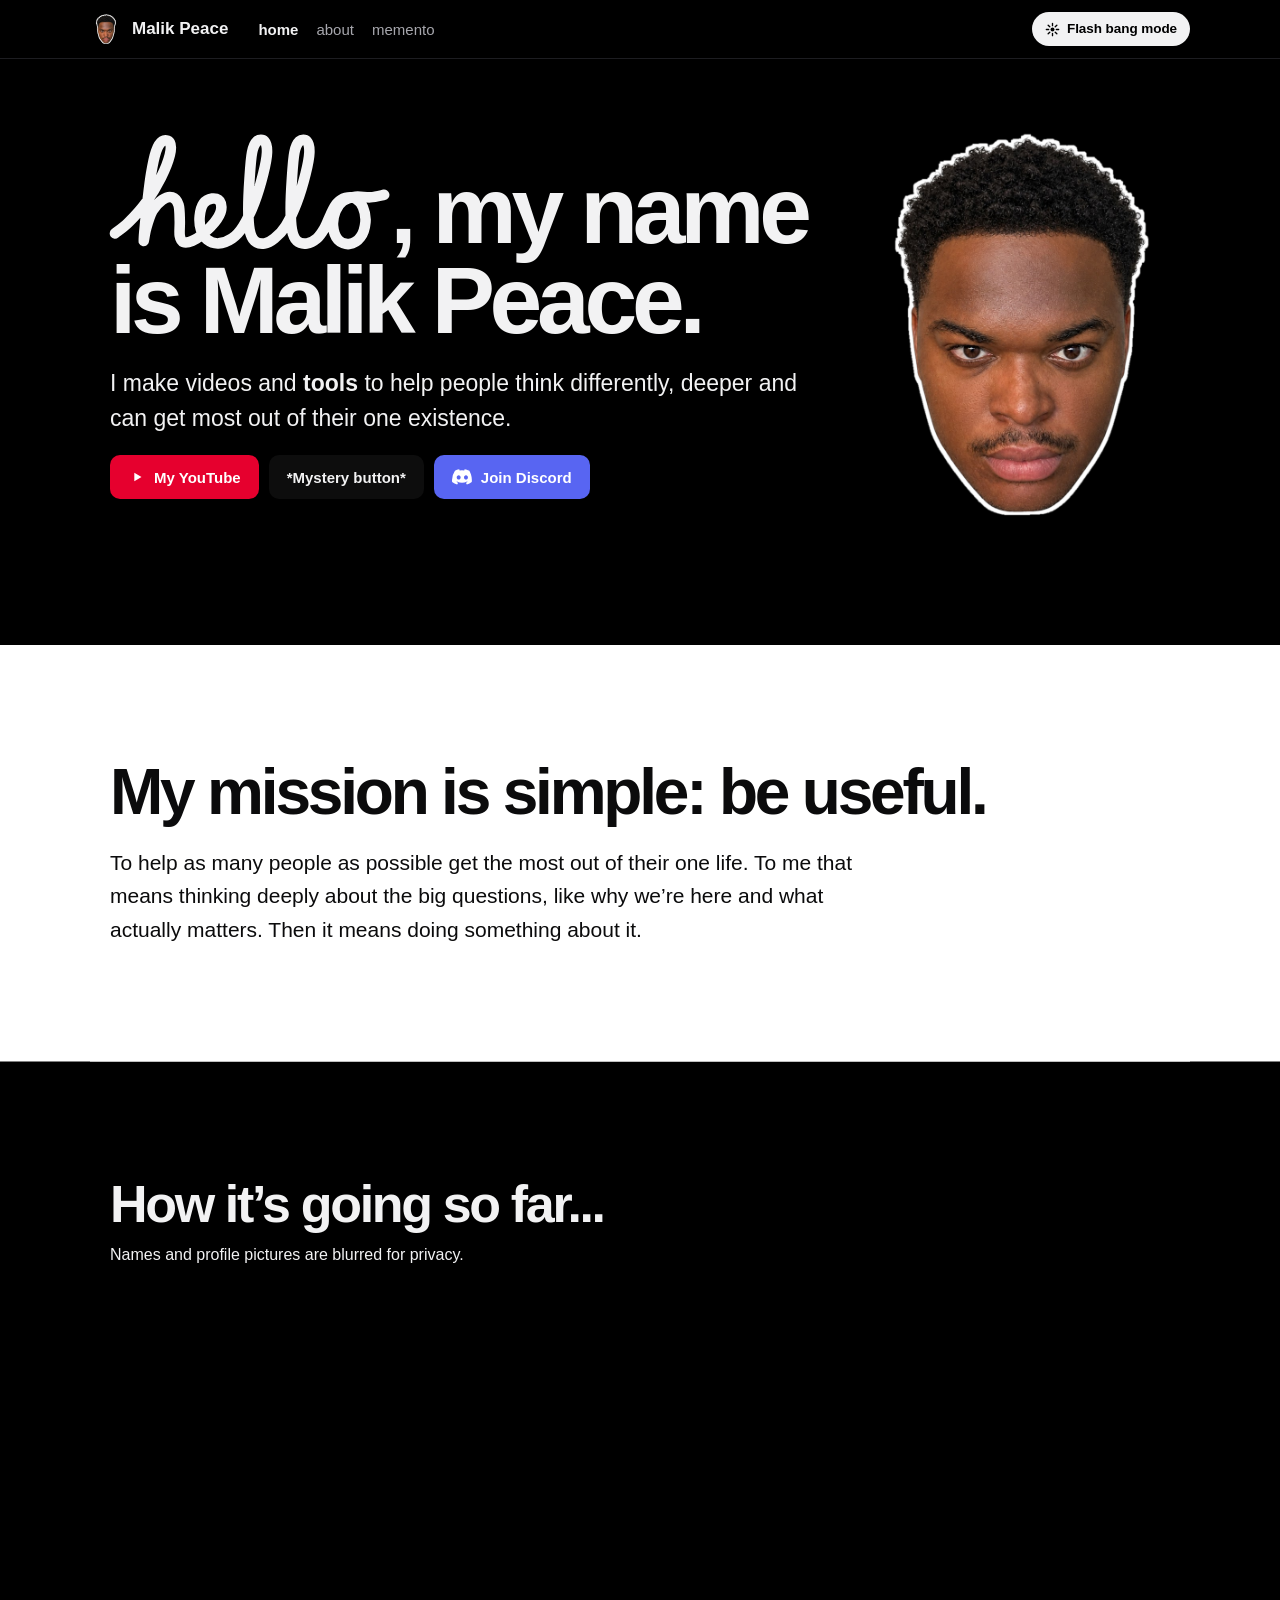
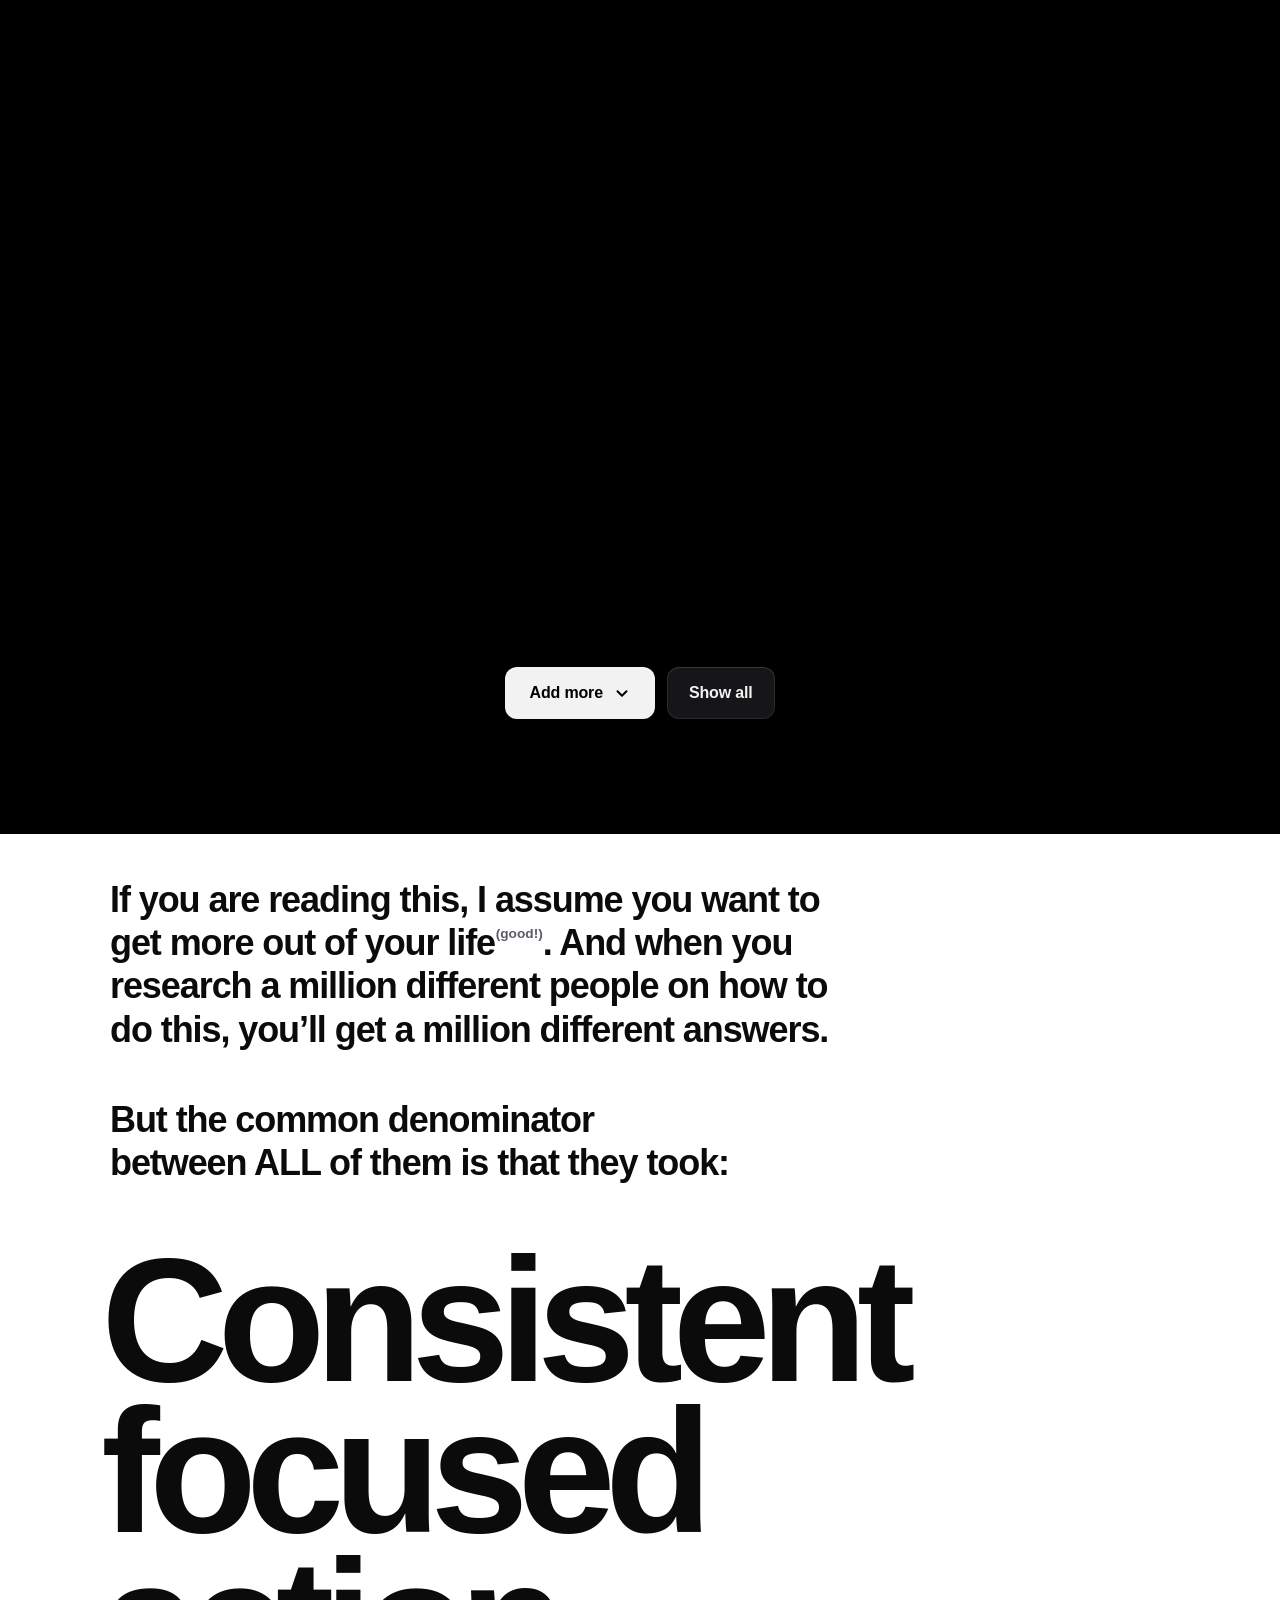
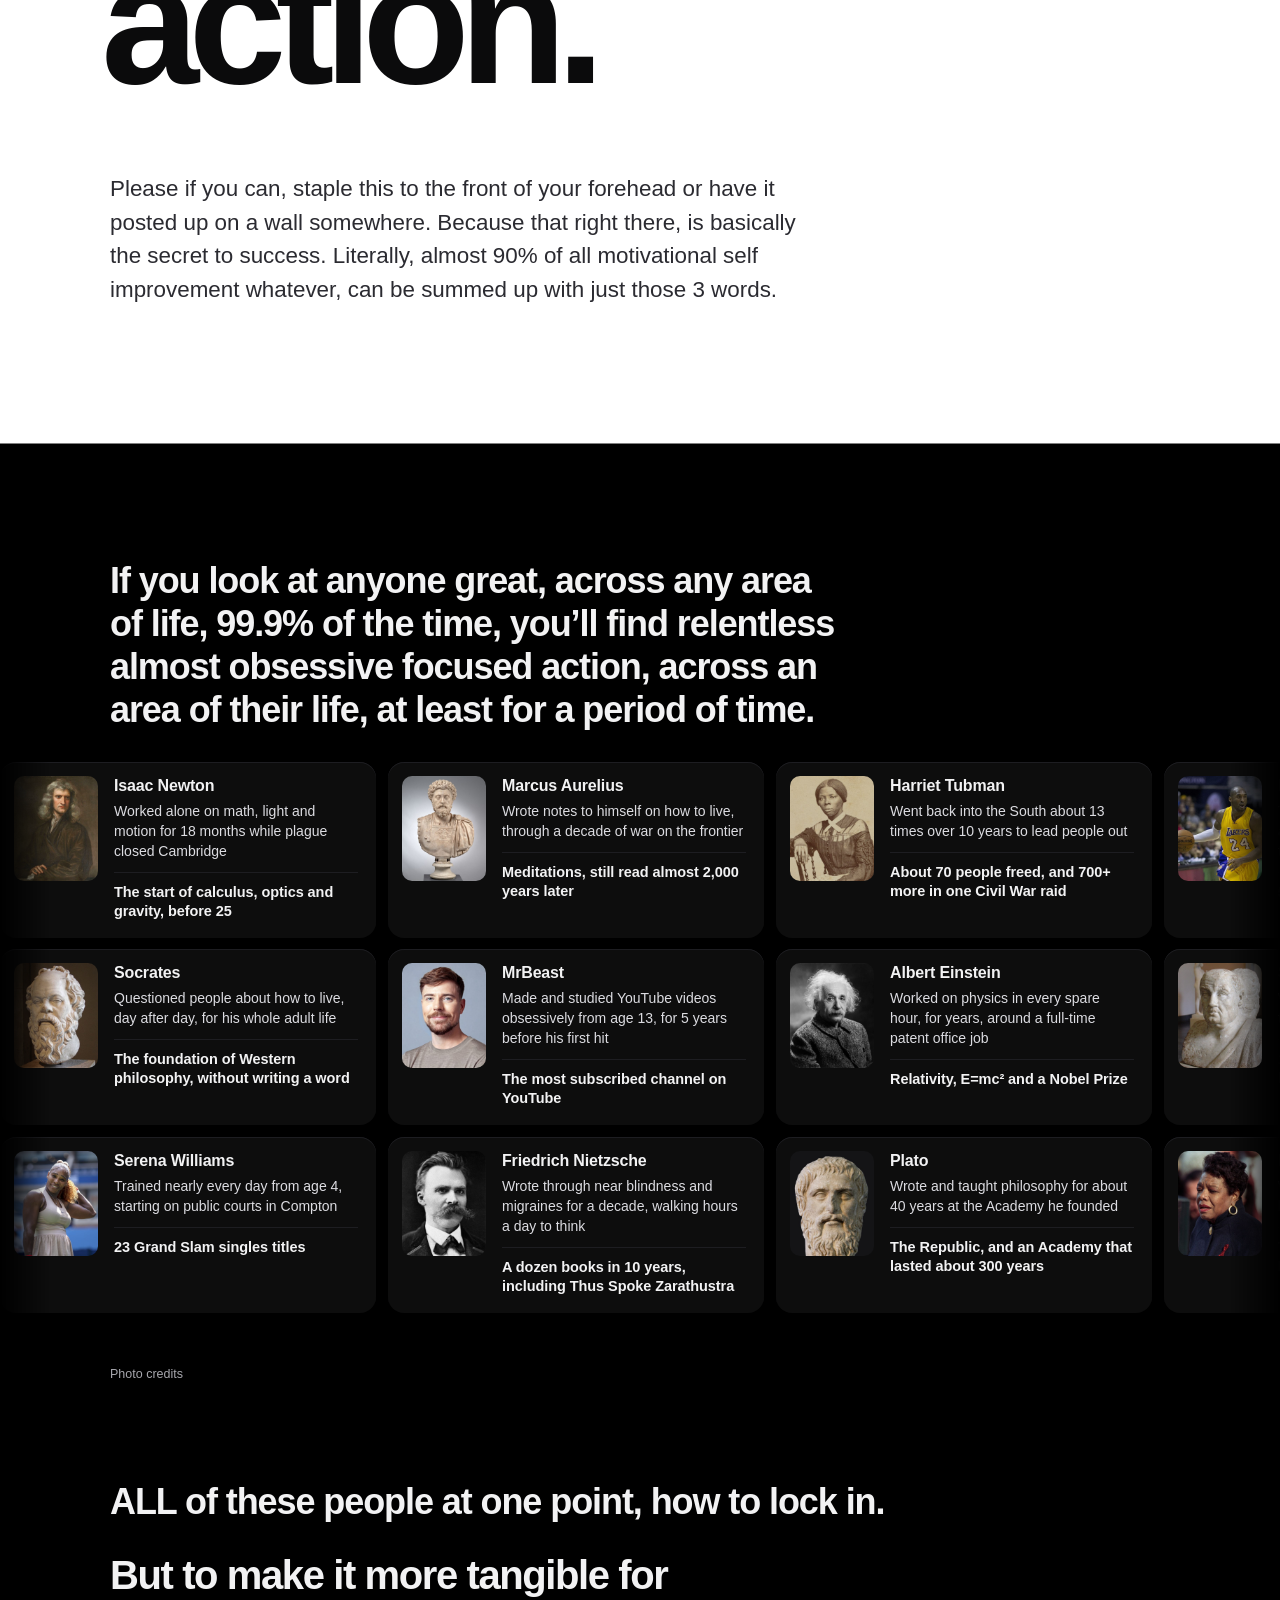
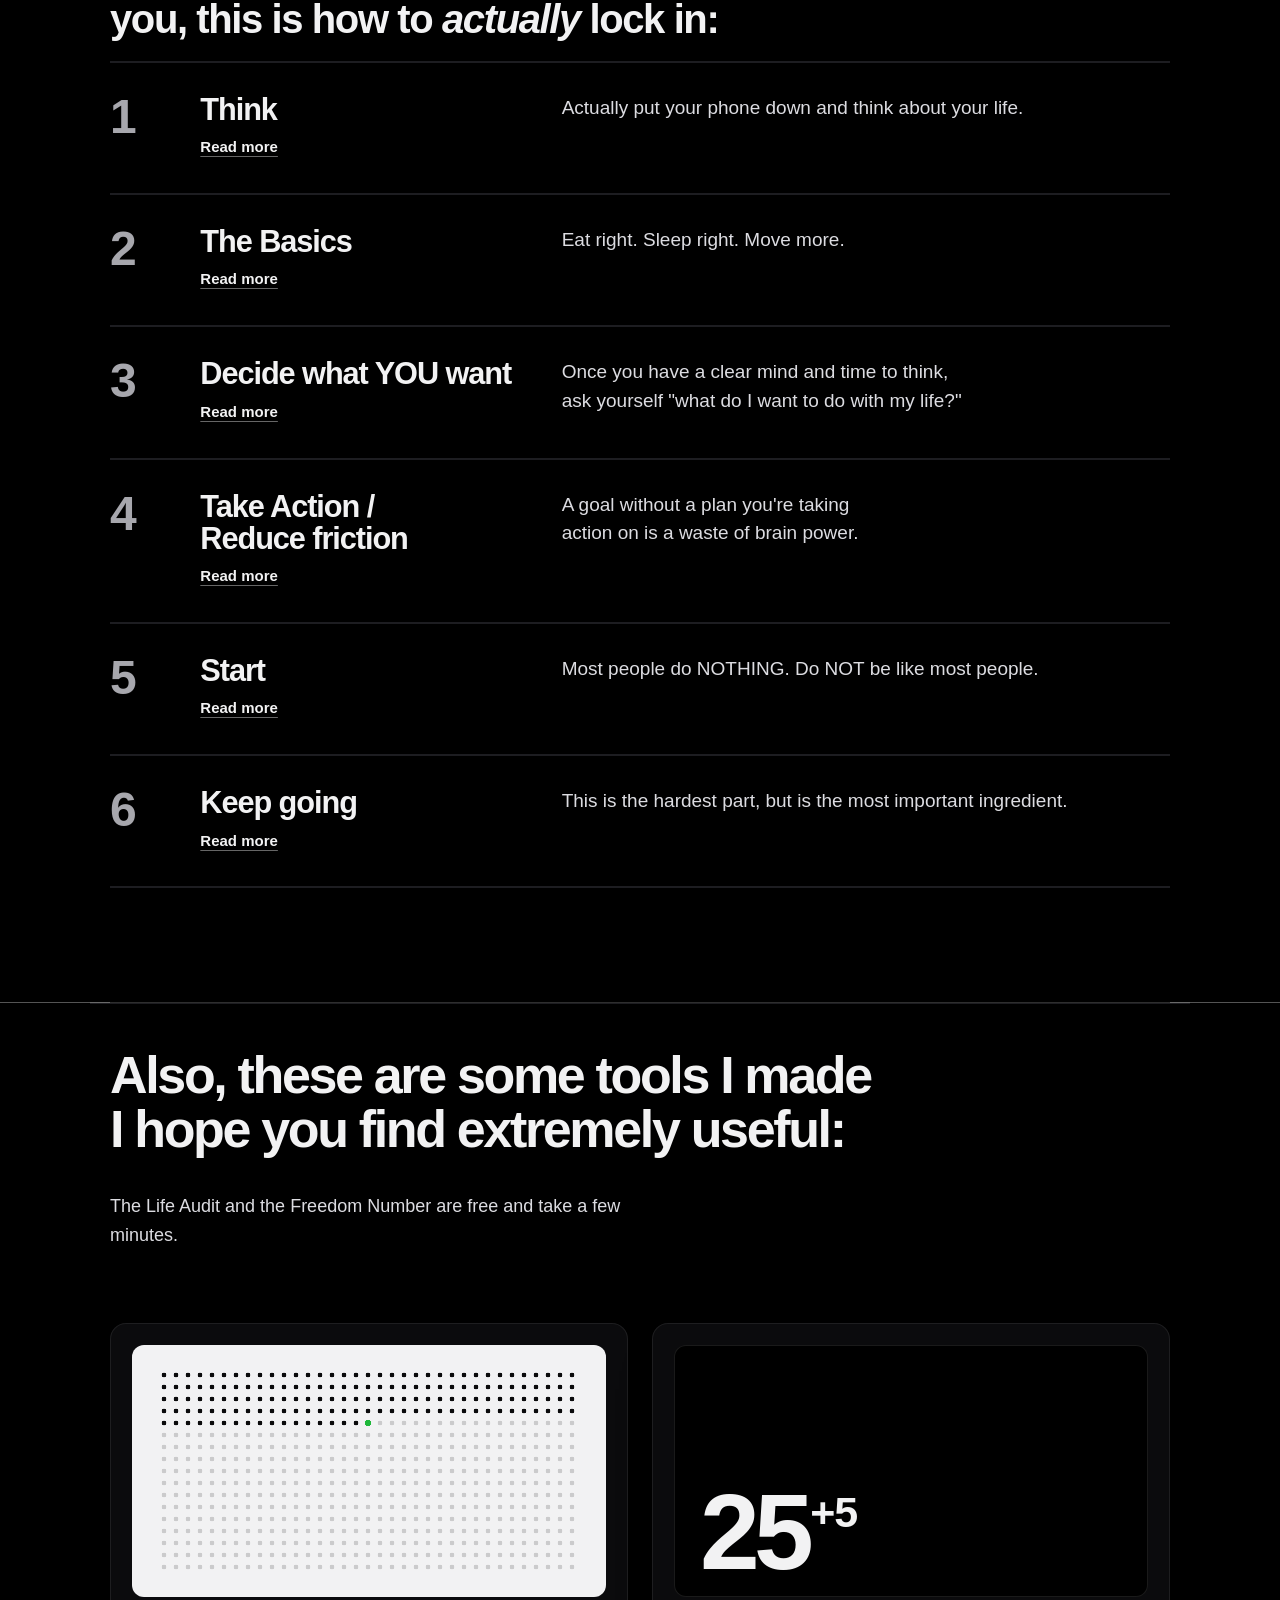
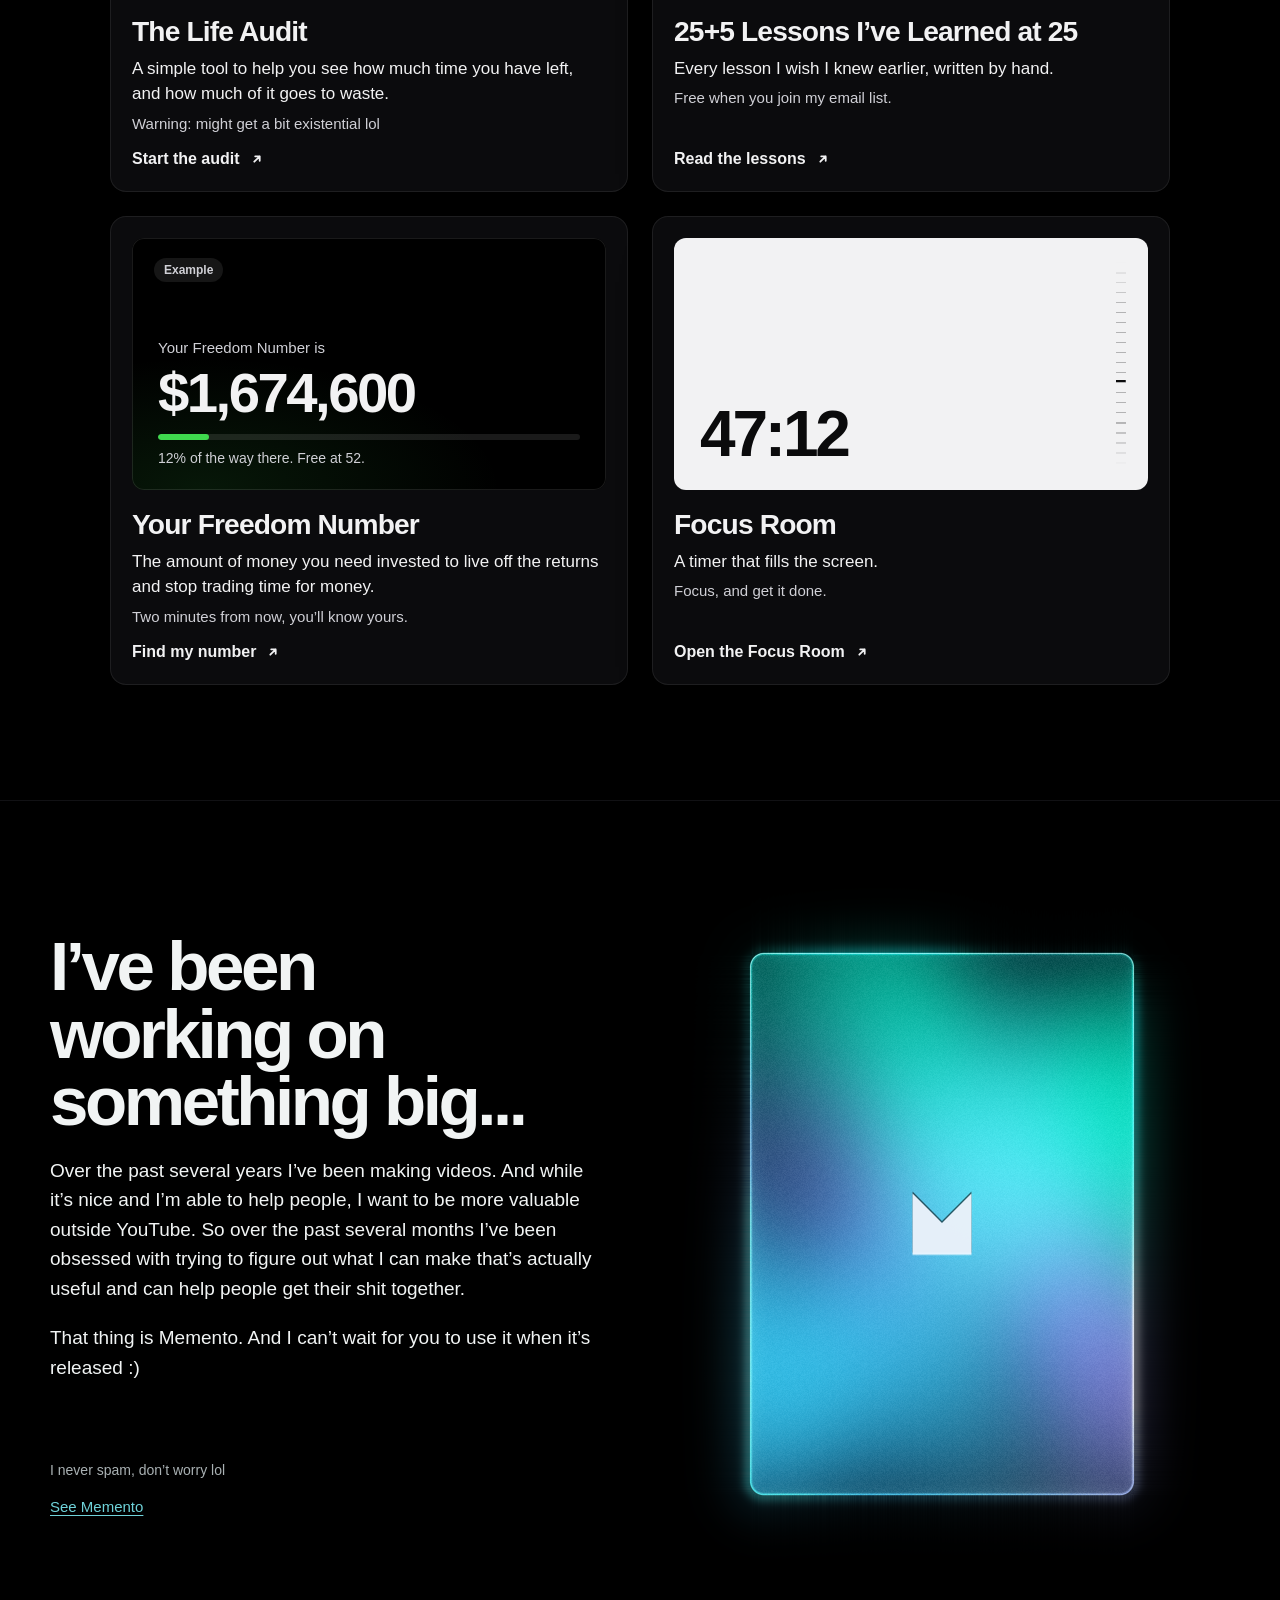
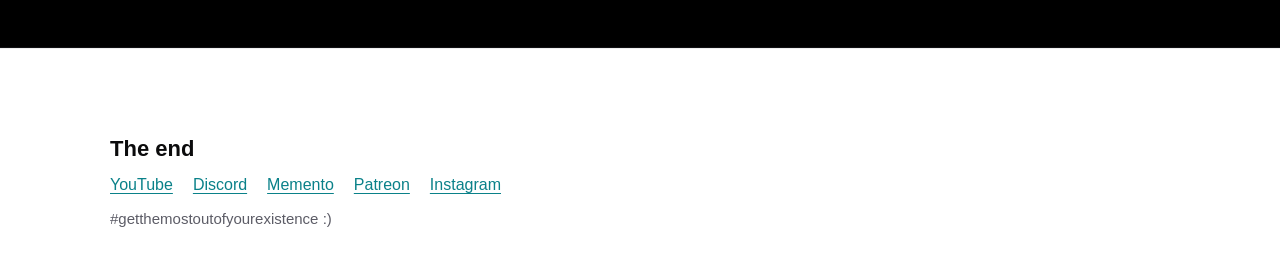
==== commit 85a82a56: "Home: Malik's line after the people, right before the lock-in heading: ALL of these people at one po" ====
--- a/index.html
+++ b/index.html
@@ -17,12 +17,12 @@
 <script>try { if (localStorage.getItem('mp-theme') === 'light') document.documentElement.setAttribute('data-theme', 'light'); } catch (e) {}</script>
 <link rel="preconnect" href="https://fonts.googleapis.com">
 <link rel="stylesheet" href="https://fonts.googleapis.com/css2?family=Roboto:wght@400;500;700&display=swap">
-<link rel="stylesheet" href="assets/site.css?v=31">
+<link rel="stylesheet" href="assets/site.css?v=32">
 </head>
 <body class="s1 s5 s7 page-home">
-<div id="app"><header class="s1-top"><div class="bar"><a class="name" href="./"><img src="assets/face-sq-ol.png" alt="">Malik Peace</a><nav aria-label="Pages"><a href="./" aria-current="page">home</a><a href="about/">about</a><a href="https://mementoapp.co" target="_blank" rel="noopener">memento</a></nav><div class="mp-acts"><button type="button" class="mp-act fb" data-flashbang aria-pressed="false"><span class="lbl"><span class="lb-l"><svg viewBox="0 0 20 20" aria-hidden="true"><path d="M10 1.8v3.1M10 15.1v3.1M1.8 10h3.1M15.1 10h3.1M4.2 4.2l2.2 2.2M13.6 13.6l2.2 2.2M4.2 15.8l2.2-2.2M13.6 6.4l2.2-2.2" stroke="currentColor" stroke-width="1.8" stroke-linecap="round"/><circle cx="10" cy="10" r="2.6" fill="currentColor"/></svg>Flash bang mode</span><span class="lb-d"><svg viewBox="0 0 20 20" aria-hidden="true"><path d="M10 1.8v3.1M10 15.1v3.1M1.8 10h3.1M15.1 10h3.1M4.2 4.2l2.2 2.2M13.6 13.6l2.2 2.2M4.2 15.8l2.2-2.2M13.6 6.4l2.2-2.2" stroke="currentColor" stroke-width="1.8" stroke-linecap="round"/><circle cx="10" cy="10" r="2.6" fill="currentColor"/></svg>Dark mode</span></span></button></div></div></header><main><section class="wide s7-me"><div class="tx"><h1><span class="l hi-line"><button type="button" class="hi">Hello</button>, my</span> <span class="l" data-lc="">name is</span> <span class="l">Malik Peace.</span></h1><p class="lede">I make videos and <a href="https://mementoapp.co" target="_blank" rel="noopener">tools</a> to help people think differently, deeper and can get most out of their one existence.</p><div class="btns"><a class="btn yt" href="https://www.youtube.com/@malikpeace_" target="_blank" rel="noopener"><svg viewBox="0 0 20 20" aria-hidden="true"><path d="M7 5.2v9.6L15 10z" fill="currentColor"></path></svg>My YouTube</a><a class="btn ghost" href="https://mementoapp.co" target="_blank" rel="noopener"><span data-lc="">*Mystery button*</span></a><a class="btn dc" href="https://discord.gg/UNbPAUc3y4" target="_blank" rel="noopener"><svg viewBox="0 0 71 55" aria-hidden="true"><path fill="currentColor" d="M60.1 4.9A58.5 58.5 0 0 0 45.4.2a.2.2 0 0 0-.2.1 40.8 40.8 0 0 0-1.8 3.7 54 54 0 0 0-16.2 0A37.4 37.4 0 0 0 25.4.3a.2.2 0 0 0-.2-.1A58.4 58.4 0 0 0 10.5 5 59.5 59.5 0 0 0 .4 44.8a.3.3 0 0 0 .1.2 58.7 58.7 0 0 0 17.7 9 .2.2 0 0 0 .3-.1 42 42 0 0 0 3.6-5.9.2.2 0 0 0-.1-.3 38.7 38.7 0 0 1-5.5-2.6.2.2 0 0 1 0-.4l1.1-.9a.2.2 0 0 1 .2 0 41.9 41.9 0 0 0 35.6 0 .2.2 0 0 1 .2 0l1.1.9a.2.2 0 0 1 0 .4c-1.8 1-3.6 1.9-5.5 2.6a.2.2 0 0 0-.1.3 47.2 47.2 0 0 0 3.6 5.9.2.2 0 0 0 .3.1A58.5 58.5 0 0 0 70.1 45a.3.3 0 0 0 .1-.2c1.6-16.7-2.7-31.2-11.3-44.1zM23.7 36.7c-3.8 0-7-3.5-7-7.8s3.1-7.8 7-7.8 7.1 3.5 7 7.8c0 4.3-3.1 7.8-7 7.8zm25.9 0c-3.9 0-7-3.5-7-7.8s3-7.8 7-7.8 7 3.5 7 7.8-3.1 7.8-7 7.8z"></path></svg><span data-lc="">Join Discord</span></a></div></div><figure class="ph"><img src="assets/face-cut-ol.png" alt="Malik Peace"></figure></section><section class="wide s7-mission"><h2>My mission is simple: be useful.</h2><p>To help as many people as possible get the most out of their one life. To me that means thinking deeply about the big questions, like why we’re here and what actually matters. Then it means doing something about it.</p></section><section class="wide sec ysec"><div class="ytw-head"><h2>How it’s going so far...</h2><p>Names and profile pictures are blurred for privacy.</p></div><div class="ymarq" id="ymarq7" aria-label="Real YouTube comments"></div><div class="ybtns"><button type="button" class="ytbtn" id="ytallbtn" aria-expanded="false"><span class="lbl">Add more</span><svg class="chev" viewBox="0 0 20 20" aria-hidden="true"><path d="M5 8l5 5 5-5"></path></svg></button><button type="button" class="ytbtn" id="ywallbtn">Show all</button></div><div class="ywall" id="ywall" hidden=""></div></section><section class="wide sec s7-val" id="s7-value"><p class="bridge">If you are reading this, I assume you want to get more out of your life<sup class="good" data-lc="">(good!)</sup>. And when you research a million different people on how to do this, you’ll get a million different answers.</p><p class="bridge bridge2">But the common denominator between ALL of them is that they took:</p><p class="stmt" data-lc=""><span data-lc="">Consistent</span><span data-lc="">focused</span><span data-lc="">action.</span></p><p class="intro">Please if you can, staple this to the front of your forehead or have it posted up on a wall somewhere. Because that right there, is basically the secret to success. Literally, almost 90% of all motivational self improvement whatever, can be summed up with just those 3 words.</p><div class="steps7"><section class="great7" aria-label="Examples"><p class="great-h">If you look at anyone great, across any area of life, 99.9% of the time, you’ll find relentless almost obsessive focused action, across an area of their life, at least for a period of time.</p><div class="great-row" id="greatRow" aria-label="People"><ul class="row" style="--dur:153s"><li class="gp"><span class="gp-ph"><img src="assets/people/isaac-newton.jpg" alt="Isaac Newton" loading="lazy" width="480" height="600"></span><b class="gp-n">Isaac Newton</b><span class="gp-did">Worked alone on math, light and motion for 18 months while plague closed Cambridge</span><span class="gp-got">The start of calculus, optics and gravity, before 25</span></li><li class="gp"><span class="gp-ph"><img src="assets/people/marcus-aurelius.jpg" alt="Marcus Aurelius" loading="lazy" width="480" height="600"></span><b class="gp-n">Marcus Aurelius</b><span class="gp-did">Wrote notes to himself on how to live, through a decade of war on the frontier</span><span class="gp-got">Meditations, still read almost 2,000 years later</span></li><li class="gp"><span class="gp-ph"><img src="assets/people/harriet-tubman.jpg" alt="Harriet Tubman" loading="lazy" width="480" height="600"></span><b class="gp-n">Harriet Tubman</b><span class="gp-did">Went back into the South about 13 times over 10 years to lead people out</span><span class="gp-got">About 70 people freed, and 700+ more in one Civil War raid</span></li><li class="gp"><span class="gp-ph"><img src="assets/people/kobe-bryant.jpg" alt="Kobe Bryant" loading="lazy" width="480" height="600"></span><b class="gp-n">Kobe Bryant</b><span class="gp-did">Trained before sunrise, often from 4 a.m., through 20 seasons with one team</span><span class="gp-got">5 NBA titles and 18 All-Star games</span></li><li class="gp"><span class="gp-ph"><img src="assets/people/steve-jobs.jpg" alt="Steve Jobs" loading="lazy" width="480" height="600"></span><b class="gp-n">Steve Jobs</b><span class="gp-did">Obsessed over every detail of his products for 30+ years, even after Apple pushed him out</span><span class="gp-got">The Mac, the iPod, the iPhone and Pixar</span></li><li class="gp"><span class="gp-ph"><img src="assets/people/epictetus.jpg" alt="Epictetus" loading="lazy" width="480" height="600"></span><b class="gp-n">Epictetus</b><span class="gp-did">Born into slavery, then taught Stoic philosophy for decades at his own school</span><span class="gp-got">The Enchiridion, still read 1,900 years later</span></li><li class="gp"><span class="gp-ph"><img src="assets/people/lebron-james.jpg" alt="LeBron James" loading="lazy" width="480" height="600"></span><b class="gp-n">LeBron James</b><span class="gp-did">Trained and played at the top of the NBA, every season, for over 20 years</span><span class="gp-got">4 titles and the most points in NBA history</span></li><li class="gp"><span class="gp-ph"><img src="assets/people/aristotle.jpg" alt="Aristotle" loading="lazy" width="480" height="600"></span><b class="gp-n">Aristotle</b><span class="gp-did">Studied under Plato for 20 years from age 17, then taught for decades</span><span class="gp-got">The foundations of logic, biology and ethics</span></li><li class="gp"><span class="gp-ph"><img src="assets/people/david-goggins.jpg" alt="David Goggins" loading="lazy" width="480" height="600"></span><b class="gp-n">David Goggins</b><span class="gp-did">Trained for hours a day and lost 100+ pounds in under 3 months</span><span class="gp-got">Navy SEAL, ultramarathoner and pull-up record holder</span></li><li class="gp"><span class="gp-ph"><img src="assets/people/muhammad-ali.jpg" alt="Muhammad Ali" loading="lazy" width="480" height="600"></span><b class="gp-n">Muhammad Ali</b><span class="gp-did">Stood by his beliefs through 3+ years banned from boxing, then fought his way back</span><span class="gp-got">Heavyweight champion of the world, three times</span></li><li class="gp"><span class="gp-ph"><img src="assets/people/diogenes.jpg" alt="Diogenes" loading="lazy" width="480" height="600"></span><b class="gp-n">Diogenes</b><span class="gp-did">Lived his philosophy every day with almost nothing, sleeping in a clay jar</span><span class="gp-got">Cynicism, which helped shape Stoicism</span></li><li class="gp"><span class="gp-ph"><img src="assets/people/arthur-schopenhauer.jpg" alt="Arthur Schopenhauer" loading="lazy" width="480" height="600"></span><b class="gp-n">Arthur Schopenhauer</b><span class="gp-did">Kept refining one philosophy for 30+ years while almost nobody read it</span><span class="gp-got">Ideas that shaped Nietzsche, Wagner and Einstein</span></li><li class="gp"><span class="gp-ph"><img src="assets/people/cristiano-ronaldo.jpg" alt="Cristiano Ronaldo" loading="lazy" width="480" height="600"></span><b class="gp-n">Cristiano Ronaldo</b><span class="gp-did">Did extra training after practice, almost every day, for over 20 years</span><span class="gp-got">900+ goals and 5 Ballon d'Or awards</span></li><li class="gp"><span class="gp-ph"><img src="assets/people/galileo-galilei.jpg" alt="Galileo Galilei" loading="lazy" width="480" height="600"></span><b class="gp-n">Galileo Galilei</b><span class="gp-did">Built his own telescopes and studied the sky, night after night, for years</span><span class="gp-got">Jupiter's four largest moons, and the start of modern astronomy</span></li><li class="gp"><span class="gp-ph"><img src="assets/people/michel-de-montaigne.jpg" alt="Michel de Montaigne" loading="lazy" width="480" height="600"></span><b class="gp-n">Michel de Montaigne</b><span class="gp-did">Spent 20 years in his tower writing and rewriting one book</span><span class="gp-got">The Essays, which invented the essay</span></li><li class="gp"><span class="gp-ph"><img src="assets/people/william-shakespeare.jpg" alt="William Shakespeare" loading="lazy" width="480" height="600"></span><b class="gp-n">William Shakespeare</b><span class="gp-did">Wrote one or two plays a year for over 20 years</span><span class="gp-got">37 plays and 154 sonnets, still performed 400 years later</span></li><li class="gp"><span class="gp-ph"><img src="assets/people/carl-sagan.jpg" alt="Carl Sagan" loading="lazy" width="480" height="600"></span><b class="gp-n">Carl Sagan</b><span class="gp-did">Explained science to the public for decades, in books, on TV and on stage</span><span class="gp-got">Cosmos, watched by 500 million+ people</span></li><li class="gp" aria-hidden="true"><span class="gp-ph"><img src="assets/people/isaac-newton.jpg" alt="Isaac Newton" loading="lazy" width="480" height="600"></span><b class="gp-n">Isaac Newton</b><span class="gp-did">Worked alone on math, light and motion for 18 months while plague closed Cambridge</span><span class="gp-got">The start of calculus, optics and gravity, before 25</span></li><li class="gp" aria-hidden="true"><span class="gp-ph"><img src="assets/people/marcus-aurelius.jpg" alt="Marcus Aurelius" loading="lazy" width="480" height="600"></span><b class="gp-n">Marcus Aurelius</b><span class="gp-did">Wrote notes to himself on how to live, through a decade of war on the frontier</span><span class="gp-got">Meditations, still read almost 2,000 years later</span></li><li class="gp" aria-hidden="true"><span class="gp-ph"><img src="assets/people/harriet-tubman.jpg" alt="Harriet Tubman" loading="lazy" width="480" height="600"></span><b class="gp-n">Harriet Tubman</b><span class="gp-did">Went back into the South about 13 times over 10 years to lead people out</span><span class="gp-got">About 70 people freed, and 700+ more in one Civil War raid</span></li><li class="gp" aria-hidden="true"><span class="gp-ph"><img src="assets/people/kobe-bryant.jpg" alt="Kobe Bryant" loading="lazy" width="480" height="600"></span><b class="gp-n">Kobe Bryant</b><span class="gp-did">Trained before sunrise, often from 4 a.m., through 20 seasons with one team</span><span class="gp-got">5 NBA titles and 18 All-Star games</span></li><li class="gp" aria-hidden="true"><span class="gp-ph"><img src="assets/people/steve-jobs.jpg" alt="Steve Jobs" loading="lazy" width="480" height="600"></span><b class="gp-n">Steve Jobs</b><span class="gp-did">Obsessed over every detail of his products for 30+ years, even after Apple pushed him out</span><span class="gp-got">The Mac, the iPod, the iPhone and Pixar</span></li><li class="gp" aria-hidden="true"><span class="gp-ph"><img src="assets/people/epictetus.jpg" alt="Epictetus" loading="lazy" width="480" height="600"></span><b class="gp-n">Epictetus</b><span class="gp-did">Born into slavery, then taught Stoic philosophy for decades at his own school</span><span class="gp-got">The Enchiridion, still read 1,900 years later</span></li><li class="gp" aria-hidden="true"><span class="gp-ph"><img src="assets/people/lebron-james.jpg" alt="LeBron James" loading="lazy" width="480" height="600"></span><b class="gp-n">LeBron James</b><span class="gp-did">Trained and played at the top of the NBA, every season, for over 20 years</span><span class="gp-got">4 titles and the most points in NBA history</span></li><li class="gp" aria-hidden="true"><span class="gp-ph"><img src="assets/people/aristotle.jpg" alt="Aristotle" loading="lazy" width="480" height="600"></span><b class="gp-n">Aristotle</b><span class="gp-did">Studied under Plato for 20 years from age 17, then taught for decades</span><span class="gp-got">The foundations of logic, biology and ethics</span></li><li class="gp" aria-hidden="true"><span class="gp-ph"><img src="assets/people/david-goggins.jpg" alt="David Goggins" loading="lazy" width="480" height="600"></span><b class="gp-n">David Goggins</b><span class="gp-did">Trained for hours a day and lost 100+ pounds in under 3 months</span><span class="gp-got">Navy SEAL, ultramarathoner and pull-up record holder</span></li><li class="gp" aria-hidden="true"><span class="gp-ph"><img src="assets/people/muhammad-ali.jpg" alt="Muhammad Ali" loading="lazy" width="480" height="600"></span><b class="gp-n">Muhammad Ali</b><span class="gp-did">Stood by his beliefs through 3+ years banned from boxing, then fought his way back</span><span class="gp-got">Heavyweight champion of the world, three times</span></li><li class="gp" aria-hidden="true"><span class="gp-ph"><img src="assets/people/diogenes.jpg" alt="Diogenes" loading="lazy" width="480" height="600"></span><b class="gp-n">Diogenes</b><span class="gp-did">Lived his philosophy every day with almost nothing, sleeping in a clay jar</span><span class="gp-got">Cynicism, which helped shape Stoicism</span></li><li class="gp" aria-hidden="true"><span class="gp-ph"><img src="assets/people/arthur-schopenhauer.jpg" alt="Arthur Schopenhauer" loading="lazy" width="480" height="600"></span><b class="gp-n">Arthur Schopenhauer</b><span class="gp-did">Kept refining one philosophy for 30+ years while almost nobody read it</span><span class="gp-got">Ideas that shaped Nietzsche, Wagner and Einstein</span></li><li class="gp" aria-hidden="true"><span class="gp-ph"><img src="assets/people/cristiano-ronaldo.jpg" alt="Cristiano Ronaldo" loading="lazy" width="480" height="600"></span><b class="gp-n">Cristiano Ronaldo</b><span class="gp-did">Did extra training after practice, almost every day, for over 20 years</span><span class="gp-got">900+ goals and 5 Ballon d'Or awards</span></li><li class="gp" aria-hidden="true"><span class="gp-ph"><img src="assets/people/galileo-galilei.jpg" alt="Galileo Galilei" loading="lazy" width="480" height="600"></span><b class="gp-n">Galileo Galilei</b><span class="gp-did">Built his own telescopes and studied the sky, night after night, for years</span><span class="gp-got">Jupiter's four largest moons, and the start of modern astronomy</span></li><li class="gp" aria-hidden="true"><span class="gp-ph"><img src="assets/people/michel-de-montaigne.jpg" alt="Michel de Montaigne" loading="lazy" width="480" height="600"></span><b class="gp-n">Michel de Montaigne</b><span class="gp-did">Spent 20 years in his tower writing and rewriting one book</span><span class="gp-got">The Essays, which invented the essay</span></li><li class="gp" aria-hidden="true"><span class="gp-ph"><img src="assets/people/william-shakespeare.jpg" alt="William Shakespeare" loading="lazy" width="480" height="600"></span><b class="gp-n">William Shakespeare</b><span class="gp-did">Wrote one or two plays a year for over 20 years</span><span class="gp-got">37 plays and 154 sonnets, still performed 400 years later</span></li><li class="gp" aria-hidden="true"><span class="gp-ph"><img src="assets/people/carl-sagan.jpg" alt="Carl Sagan" loading="lazy" width="480" height="600"></span><b class="gp-n">Carl Sagan</b><span class="gp-did">Explained science to the public for decades, in books, on TV and on stage</span><span class="gp-got">Cosmos, watched by 500 million+ people</span></li></ul><ul class="row rev" style="--dur:178s"><li class="gp"><span class="gp-ph"><img src="assets/people/socrates.jpg" alt="Socrates" loading="lazy" width="480" height="600"></span><b class="gp-n">Socrates</b><span class="gp-did">Questioned people about how to live, day after day, for his whole adult life</span><span class="gp-got">The foundation of Western philosophy, without writing a word</span></li><li class="gp"><span class="gp-ph"><img src="assets/people/mrbeast.jpg" alt="MrBeast" loading="lazy" width="480" height="600"></span><b class="gp-n">MrBeast</b><span class="gp-did">Made and studied YouTube videos obsessively from age 13, for 5 years before his first hit</span><span class="gp-got">The most subscribed channel on YouTube</span></li><li class="gp"><span class="gp-ph"><img src="assets/people/albert-einstein.jpg" alt="Albert Einstein" loading="lazy" width="480" height="600"></span><b class="gp-n">Albert Einstein</b><span class="gp-did">Worked on physics in every spare hour, for years, around a full-time patent office job</span><span class="gp-got">Relativity, E=mc² and a Nobel Prize</span></li><li class="gp"><span class="gp-ph"><img src="assets/people/seneca-the-younger.jpg" alt="Seneca" loading="lazy" width="480" height="600"></span><b class="gp-n">Seneca</b><span class="gp-did">Wrote letter after letter on how to live, through the last years of his life</span><span class="gp-got">124 letters still read 2,000 years later</span></li><li class="gp"><span class="gp-ph"><img src="assets/people/albert-camus.jpg" alt="Albert Camus" loading="lazy" width="480" height="600"></span><b class="gp-n">Albert Camus</b><span class="gp-did">Wrote nearly every day through tuberculosis and a world war</span><span class="gp-got">The Stranger, The Plague and a Nobel Prize at 44</span></li><li class="gp"><span class="gp-ph"><img src="assets/people/leonardo-da-vinci.jpg" alt="Leonardo da Vinci" loading="lazy" width="480" height="600"></span><b class="gp-n">Leonardo da Vinci</b><span class="gp-did">Reworked one portrait for over 10 years, while filling thousands of notebook pages</span><span class="gp-got">The Mona Lisa, the most famous painting in the world</span></li><li class="gp"><span class="gp-ph"><img src="assets/people/viktor-frankl.jpg" alt="Viktor Frankl" loading="lazy" width="480" height="600"></span><b class="gp-n">Viktor Frankl</b><span class="gp-did">Kept rebuilding his life's work on scraps of paper, through 3 years in Nazi camps</span><span class="gp-got">Man's Search for Meaning, read by millions</span></li><li class="gp"><span class="gp-ph"><img src="assets/people/charles-darwin.jpg" alt="Charles Darwin" loading="lazy" width="480" height="600"></span><b class="gp-n">Charles Darwin</b><span class="gp-did">Studied nature for 20+ years before publishing, 8 of them on barnacles alone</span><span class="gp-got">On the Origin of Species, and the theory of evolution</span></li><li class="gp"><span class="gp-ph"><img src="assets/people/j-k-rowling.jpg" alt="J.K. Rowling" loading="lazy" width="480" height="600"></span><b class="gp-n">J.K. Rowling</b><span class="gp-did">Wrote the first Harry Potter for about 5 years, then took 12 rejections</span><span class="gp-got">500 million+ Harry Potter books sold</span></li><li class="gp"><span class="gp-ph"><img src="assets/people/simone-de-beauvoir.jpg" alt="Simone de Beauvoir" loading="lazy" width="480" height="600"></span><b class="gp-n">Simone de Beauvoir</b><span class="gp-did">Wrote almost every day, mornings and afternoons, for decades</span><span class="gp-got">The Second Sex, which reshaped feminism</span></li><li class="gp"><span class="gp-ph"><img src="assets/people/jeff-bezos.jpg" alt="Jeff Bezos" loading="lazy" width="480" height="600"></span><b class="gp-n">Jeff Bezos</b><span class="gp-did">Put almost everything back into Amazon for 9 years before its first full year of profit</span><span class="gp-got">One of the biggest companies on Earth</span></li><li class="gp"><span class="gp-ph"><img src="assets/people/christopher-nolan.jpg" alt="Christopher Nolan" loading="lazy" width="480" height="600"></span><b class="gp-n">Christopher Nolan</b><span class="gp-did">Shot his first film on weekends for a year on £3,000, then kept making films for 25 years</span><span class="gp-got">Inception, Interstellar, Oppenheimer and an Oscar</span></li><li class="gp"><span class="gp-ph"><img src="assets/people/baruch-spinoza.jpg" alt="Baruch Spinoza" loading="lazy" width="480" height="600"></span><b class="gp-n">Baruch Spinoza</b><span class="gp-did">Wrote one book for 14 years, while grinding lenses to pay his way</span><span class="gp-got">The Ethics, still studied 350 years later</span></li><li class="gp"><span class="gp-ph"><img src="assets/people/fyodor-dostoevsky.jpg" alt="Fyodor Dostoevsky" loading="lazy" width="480" height="600"></span><b class="gp-n">Fyodor Dostoevsky</b><span class="gp-did">Kept writing for 30+ years, through debt, deadlines and 4 years in a Siberian prison camp</span><span class="gp-got">Crime and Punishment and The Brothers Karamazov</span></li><li class="gp"><span class="gp-ph"><img src="assets/people/abraham-lincoln.jpg" alt="Abraham Lincoln" loading="lazy" width="480" height="600"></span><b class="gp-n">Abraham Lincoln</b><span class="gp-did">Kept running for office for 28 years, through two lost Senate races</span><span class="gp-got">President, the Union saved and slavery ended</span></li><li class="gp"><span class="gp-ph"><img src="assets/people/nelson-mandela.jpg" alt="Nelson Mandela" loading="lazy" width="480" height="600"></span><b class="gp-n">Nelson Mandela</b><span class="gp-did">Never gave up the fight against apartheid, through 27 years in prison</span><span class="gp-got">The end of apartheid, and South Africa's first Black president</span></li><li class="gp"><span class="gp-ph"><img src="assets/people/neil-armstrong.jpg" alt="Neil Armstrong" loading="lazy" width="480" height="600"></span><b class="gp-n">Neil Armstrong</b><span class="gp-did">Flew experimental planes and spacecraft for 14 years, 200+ kinds of aircraft</span><span class="gp-got">The first steps on the Moon, in 1969</span></li><li class="gp" aria-hidden="true"><span class="gp-ph"><img src="assets/people/socrates.jpg" alt="Socrates" loading="lazy" width="480" height="600"></span><b class="gp-n">Socrates</b><span class="gp-did">Questioned people about how to live, day after day, for his whole adult life</span><span class="gp-got">The foundation of Western philosophy, without writing a word</span></li><li class="gp" aria-hidden="true"><span class="gp-ph"><img src="assets/people/mrbeast.jpg" alt="MrBeast" loading="lazy" width="480" height="600"></span><b class="gp-n">MrBeast</b><span class="gp-did">Made and studied YouTube videos obsessively from age 13, for 5 years before his first hit</span><span class="gp-got">The most subscribed channel on YouTube</span></li><li class="gp" aria-hidden="true"><span class="gp-ph"><img src="assets/people/albert-einstein.jpg" alt="Albert Einstein" loading="lazy" width="480" height="600"></span><b class="gp-n">Albert Einstein</b><span class="gp-did">Worked on physics in every spare hour, for years, around a full-time patent office job</span><span class="gp-got">Relativity, E=mc² and a Nobel Prize</span></li><li class="gp" aria-hidden="true"><span class="gp-ph"><img src="assets/people/seneca-the-younger.jpg" alt="Seneca" loading="lazy" width="480" height="600"></span><b class="gp-n">Seneca</b><span class="gp-did">Wrote letter after letter on how to live, through the last years of his life</span><span class="gp-got">124 letters still read 2,000 years later</span></li><li class="gp" aria-hidden="true"><span class="gp-ph"><img src="assets/people/albert-camus.jpg" alt="Albert Camus" loading="lazy" width="480" height="600"></span><b class="gp-n">Albert Camus</b><span class="gp-did">Wrote nearly every day through tuberculosis and a world war</span><span class="gp-got">The Stranger, The Plague and a Nobel Prize at 44</span></li><li class="gp" aria-hidden="true"><span class="gp-ph"><img src="assets/people/leonardo-da-vinci.jpg" alt="Leonardo da Vinci" loading="lazy" width="480" height="600"></span><b class="gp-n">Leonardo da Vinci</b><span class="gp-did">Reworked one portrait for over 10 years, while filling thousands of notebook pages</span><span class="gp-got">The Mona Lisa, the most famous painting in the world</span></li><li class="gp" aria-hidden="true"><span class="gp-ph"><img src="assets/people/viktor-frankl.jpg" alt="Viktor Frankl" loading="lazy" width="480" height="600"></span><b class="gp-n">Viktor Frankl</b><span class="gp-did">Kept rebuilding his life's work on scraps of paper, through 3 years in Nazi camps</span><span class="gp-got">Man's Search for Meaning, read by millions</span></li><li class="gp" aria-hidden="true"><span class="gp-ph"><img src="assets/people/charles-darwin.jpg" alt="Charles Darwin" loading="lazy" width="480" height="600"></span><b class="gp-n">Charles Darwin</b><span class="gp-did">Studied nature for 20+ years before publishing, 8 of them on barnacles alone</span><span class="gp-got">On the Origin of Species, and the theory of evolution</span></li><li class="gp" aria-hidden="true"><span class="gp-ph"><img src="assets/people/j-k-rowling.jpg" alt="J.K. Rowling" loading="lazy" width="480" height="600"></span><b class="gp-n">J.K. Rowling</b><span class="gp-did">Wrote the first Harry Potter for about 5 years, then took 12 rejections</span><span class="gp-got">500 million+ Harry Potter books sold</span></li><li class="gp" aria-hidden="true"><span class="gp-ph"><img src="assets/people/simone-de-beauvoir.jpg" alt="Simone de Beauvoir" loading="lazy" width="480" height="600"></span><b class="gp-n">Simone de Beauvoir</b><span class="gp-did">Wrote almost every day, mornings and afternoons, for decades</span><span class="gp-got">The Second Sex, which reshaped feminism</span></li><li class="gp" aria-hidden="true"><span class="gp-ph"><img src="assets/people/jeff-bezos.jpg" alt="Jeff Bezos" loading="lazy" width="480" height="600"></span><b class="gp-n">Jeff Bezos</b><span class="gp-did">Put almost everything back into Amazon for 9 years before its first full year of profit</span><span class="gp-got">One of the biggest companies on Earth</span></li><li class="gp" aria-hidden="true"><span class="gp-ph"><img src="assets/people/christopher-nolan.jpg" alt="Christopher Nolan" loading="lazy" width="480" height="600"></span><b class="gp-n">Christopher Nolan</b><span class="gp-did">Shot his first film on weekends for a year on £3,000, then kept making films for 25 years</span><span class="gp-got">Inception, Interstellar, Oppenheimer and an Oscar</span></li><li class="gp" aria-hidden="true"><span class="gp-ph"><img src="assets/people/baruch-spinoza.jpg" alt="Baruch Spinoza" loading="lazy" width="480" height="600"></span><b class="gp-n">Baruch Spinoza</b><span class="gp-did">Wrote one book for 14 years, while grinding lenses to pay his way</span><span class="gp-got">The Ethics, still studied 350 years later</span></li><li class="gp" aria-hidden="true"><span class="gp-ph"><img src="assets/people/fyodor-dostoevsky.jpg" alt="Fyodor Dostoevsky" loading="lazy" width="480" height="600"></span><b class="gp-n">Fyodor Dostoevsky</b><span class="gp-did">Kept writing for 30+ years, through debt, deadlines and 4 years in a Siberian prison camp</span><span class="gp-got">Crime and Punishment and The Brothers Karamazov</span></li><li class="gp" aria-hidden="true"><span class="gp-ph"><img src="assets/people/abraham-lincoln.jpg" alt="Abraham Lincoln" loading="lazy" width="480" height="600"></span><b class="gp-n">Abraham Lincoln</b><span class="gp-did">Kept running for office for 28 years, through two lost Senate races</span><span class="gp-got">President, the Union saved and slavery ended</span></li><li class="gp" aria-hidden="true"><span class="gp-ph"><img src="assets/people/nelson-mandela.jpg" alt="Nelson Mandela" loading="lazy" width="480" height="600"></span><b class="gp-n">Nelson Mandela</b><span class="gp-did">Never gave up the fight against apartheid, through 27 years in prison</span><span class="gp-got">The end of apartheid, and South Africa's first Black president</span></li><li class="gp" aria-hidden="true"><span class="gp-ph"><img src="assets/people/neil-armstrong.jpg" alt="Neil Armstrong" loading="lazy" width="480" height="600"></span><b class="gp-n">Neil Armstrong</b><span class="gp-did">Flew experimental planes and spacecraft for 14 years, 200+ kinds of aircraft</span><span class="gp-got">The first steps on the Moon, in 1969</span></li></ul><ul class="row" style="--dur:136s"><li class="gp"><span class="gp-ph"><img src="assets/people/serena-williams.jpg" alt="Serena Williams" loading="lazy" width="480" height="600"></span><b class="gp-n">Serena Williams</b><span class="gp-did">Trained nearly every day from age 4, starting on public courts in Compton</span><span class="gp-got">23 Grand Slam singles titles</span></li><li class="gp"><span class="gp-ph"><img src="assets/people/friedrich-nietzsche.jpg" alt="Friedrich Nietzsche" loading="lazy" width="480" height="600"></span><b class="gp-n">Friedrich Nietzsche</b><span class="gp-did">Wrote through near blindness and migraines for a decade, walking hours a day to think</span><span class="gp-got">A dozen books in 10 years, including Thus Spoke Zarathustra</span></li><li class="gp"><span class="gp-ph"><img src="assets/people/plato.jpg" alt="Plato" loading="lazy" width="480" height="600"></span><b class="gp-n">Plato</b><span class="gp-did">Wrote and taught philosophy for about 40 years at the Academy he founded</span><span class="gp-got">The Republic, and an Academy that lasted about 300 years</span></li><li class="gp"><span class="gp-ph"><img src="assets/people/maya-angelou.jpg" alt="Maya Angelou" loading="lazy" width="480" height="600"></span><b class="gp-n">Maya Angelou</b><span class="gp-did">Wrote every morning for decades, in a hotel room she rented just to write</span><span class="gp-got">7 autobiographies, poetry and the Presidential Medal of Freedom</span></li><li class="gp"><span class="gp-ph"><img src="assets/people/simone-biles.jpg" alt="Simone Biles" loading="lazy" width="480" height="600"></span><b class="gp-n">Simone Biles</b><span class="gp-did">Trained in the gym nearly every day for 20+ years, since age 6</span><span class="gp-got">30 World medals and 11 Olympic medals</span></li><li class="gp"><span class="gp-ph"><img src="assets/people/jean-paul-sartre.jpg" alt="Jean-Paul Sartre" loading="lazy" width="480" height="600"></span><b class="gp-n">Jean-Paul Sartre</b><span class="gp-did">Wrote every morning and every evening, almost every day, for decades</span><span class="gp-got">Being and Nothingness, and a Nobel Prize he turned down</span></li><li class="gp"><span class="gp-ph"><img src="assets/people/marie-curie.jpg" alt="Marie Curie" loading="lazy" width="480" height="600"></span><b class="gp-n">Marie Curie</b><span class="gp-did">Stirred tons of ore by hand in a leaky shed for about 4 years to isolate radium</span><span class="gp-got">Two Nobel Prizes, the first person to win in two sciences</span></li><li class="gp"><span class="gp-ph"><img src="assets/people/soren-kierkegaard.jpg" alt="Søren Kierkegaard" loading="lazy" width="480" height="600"></span><b class="gp-n">Søren Kierkegaard</b><span class="gp-did">Wrote at a furious pace for about 12 years, three major books in 1843 alone</span><span class="gp-got">The foundations of existentialism</span></li><li class="gp"><span class="gp-ph"><img src="assets/people/confucius.jpg" alt="Confucius" loading="lazy" width="480" height="600"></span><b class="gp-n">Confucius</b><span class="gp-did">Taught students how to live and lead for decades, much of it wandering from state to state</span><span class="gp-got">The Analects, and 2,500 years of influence</span></li><li class="gp"><span class="gp-ph"><img src="assets/people/malala-yousafzai.jpg" alt="Malala Yousafzai" loading="lazy" width="480" height="600"></span><b class="gp-n">Malala Yousafzai</b><span class="gp-did">Spoke up for girls' education from age 11, and kept going after being shot at 15</span><span class="gp-got">The youngest Nobel Prize winner, at 17</span></li><li class="gp"><span class="gp-ph"><img src="assets/people/mahatma-gandhi.jpg" alt="Mahatma Gandhi" loading="lazy" width="480" height="600"></span><b class="gp-n">Mahatma Gandhi</b><span class="gp-did">Led nonviolent protest for about 30 years, once walking 240 miles to make salt</span><span class="gp-got">India's independence in 1947</span></li><li class="gp"><span class="gp-ph"><img src="assets/people/gautama-buddha.jpg" alt="The Buddha" loading="lazy" width="480" height="600"></span><b class="gp-n">The Buddha</b><span class="gp-did">Spent 6 years searching for the end of suffering, then taught it for about 45 years</span><span class="gp-got">Buddhism, followed by hundreds of millions today</span></li><li class="gp"><span class="gp-ph"><img src="assets/people/martin-luther-king-jr.jpg" alt="Martin Luther King Jr." loading="lazy" width="480" height="600"></span><b class="gp-n">Martin Luther King Jr.</b><span class="gp-did">Gave 2,500+ speeches and traveled 6 million miles over 11 years</span><span class="gp-got">The Civil Rights Act and the Voting Rights Act</span></li><li class="gp"><span class="gp-ph"><img src="assets/people/elon-musk.jpg" alt="Elon Musk" loading="lazy" width="480" height="600"></span><b class="gp-n">Elon Musk</b><span class="gp-did">Worked 80 to 100 hour weeks for 20+ years on rockets and electric cars</span><span class="gp-got">SpaceX's reusable rockets, and Tesla, the most valuable carmaker</span></li><li class="gp"><span class="gp-ph"><img src="assets/people/arnold-schwarzenegger.jpg" alt="Arnold Schwarzenegger" loading="lazy" width="480" height="600"></span><b class="gp-n">Arnold Schwarzenegger</b><span class="gp-did">Trained 4 to 5 hours a day, six days a week, for over a decade</span><span class="gp-got">7 Mr. Olympia titles, then Hollywood and Governor of California</span></li><li class="gp"><span class="gp-ph"><img src="assets/people/wright-brothers.jpg" alt="Orville Wright" loading="lazy" width="480" height="600"></span><b class="gp-n">Orville Wright</b><span class="gp-did">Built and tested kites, gliders and engines with his brother for 4 years</span><span class="gp-got">The first powered flight, in 1903</span></li><li class="gp" aria-hidden="true"><span class="gp-ph"><img src="assets/people/serena-williams.jpg" alt="Serena Williams" loading="lazy" width="480" height="600"></span><b class="gp-n">Serena Williams</b><span class="gp-did">Trained nearly every day from age 4, starting on public courts in Compton</span><span class="gp-got">23 Grand Slam singles titles</span></li><li class="gp" aria-hidden="true"><span class="gp-ph"><img src="assets/people/friedrich-nietzsche.jpg" alt="Friedrich Nietzsche" loading="lazy" width="480" height="600"></span><b class="gp-n">Friedrich Nietzsche</b><span class="gp-did">Wrote through near blindness and migraines for a decade, walking hours a day to think</span><span class="gp-got">A dozen books in 10 years, including Thus Spoke Zarathustra</span></li><li class="gp" aria-hidden="true"><span class="gp-ph"><img src="assets/people/plato.jpg" alt="Plato" loading="lazy" width="480" height="600"></span><b class="gp-n">Plato</b><span class="gp-did">Wrote and taught philosophy for about 40 years at the Academy he founded</span><span class="gp-got">The Republic, and an Academy that lasted about 300 years</span></li><li class="gp" aria-hidden="true"><span class="gp-ph"><img src="assets/people/maya-angelou.jpg" alt="Maya Angelou" loading="lazy" width="480" height="600"></span><b class="gp-n">Maya Angelou</b><span class="gp-did">Wrote every morning for decades, in a hotel room she rented just to write</span><span class="gp-got">7 autobiographies, poetry and the Presidential Medal of Freedom</span></li><li class="gp" aria-hidden="true"><span class="gp-ph"><img src="assets/people/simone-biles.jpg" alt="Simone Biles" loading="lazy" width="480" height="600"></span><b class="gp-n">Simone Biles</b><span class="gp-did">Trained in the gym nearly every day for 20+ years, since age 6</span><span class="gp-got">30 World medals and 11 Olympic medals</span></li><li class="gp" aria-hidden="true"><span class="gp-ph"><img src="assets/people/jean-paul-sartre.jpg" alt="Jean-Paul Sartre" loading="lazy" width="480" height="600"></span><b class="gp-n">Jean-Paul Sartre</b><span class="gp-did">Wrote every morning and every evening, almost every day, for decades</span><span class="gp-got">Being and Nothingness, and a Nobel Prize he turned down</span></li><li class="gp" aria-hidden="true"><span class="gp-ph"><img src="assets/people/marie-curie.jpg" alt="Marie Curie" loading="lazy" width="480" height="600"></span><b class="gp-n">Marie Curie</b><span class="gp-did">Stirred tons of ore by hand in a leaky shed for about 4 years to isolate radium</span><span class="gp-got">Two Nobel Prizes, the first person to win in two sciences</span></li><li class="gp" aria-hidden="true"><span class="gp-ph"><img src="assets/people/soren-kierkegaard.jpg" alt="Søren Kierkegaard" loading="lazy" width="480" height="600"></span><b class="gp-n">Søren Kierkegaard</b><span class="gp-did">Wrote at a furious pace for about 12 years, three major books in 1843 alone</span><span class="gp-got">The foundations of existentialism</span></li><li class="gp" aria-hidden="true"><span class="gp-ph"><img src="assets/people/confucius.jpg" alt="Confucius" loading="lazy" width="480" height="600"></span><b class="gp-n">Confucius</b><span class="gp-did">Taught students how to live and lead for decades, much of it wandering from state to state</span><span class="gp-got">The Analects, and 2,500 years of influence</span></li><li class="gp" aria-hidden="true"><span class="gp-ph"><img src="assets/people/malala-yousafzai.jpg" alt="Malala Yousafzai" loading="lazy" width="480" height="600"></span><b class="gp-n">Malala Yousafzai</b><span class="gp-did">Spoke up for girls' education from age 11, and kept going after being shot at 15</span><span class="gp-got">The youngest Nobel Prize winner, at 17</span></li><li class="gp" aria-hidden="true"><span class="gp-ph"><img src="assets/people/mahatma-gandhi.jpg" alt="Mahatma Gandhi" loading="lazy" width="480" height="600"></span><b class="gp-n">Mahatma Gandhi</b><span class="gp-did">Led nonviolent protest for about 30 years, once walking 240 miles to make salt</span><span class="gp-got">India's independence in 1947</span></li><li class="gp" aria-hidden="true"><span class="gp-ph"><img src="assets/people/gautama-buddha.jpg" alt="The Buddha" loading="lazy" width="480" height="600"></span><b class="gp-n">The Buddha</b><span class="gp-did">Spent 6 years searching for the end of suffering, then taught it for about 45 years</span><span class="gp-got">Buddhism, followed by hundreds of millions today</span></li><li class="gp" aria-hidden="true"><span class="gp-ph"><img src="assets/people/martin-luther-king-jr.jpg" alt="Martin Luther King Jr." loading="lazy" width="480" height="600"></span><b class="gp-n">Martin Luther King Jr.</b><span class="gp-did">Gave 2,500+ speeches and traveled 6 million miles over 11 years</span><span class="gp-got">The Civil Rights Act and the Voting Rights Act</span></li><li class="gp" aria-hidden="true"><span class="gp-ph"><img src="assets/people/elon-musk.jpg" alt="Elon Musk" loading="lazy" width="480" height="600"></span><b class="gp-n">Elon Musk</b><span class="gp-did">Worked 80 to 100 hour weeks for 20+ years on rockets and electric cars</span><span class="gp-got">SpaceX's reusable rockets, and Tesla, the most valuable carmaker</span></li><li class="gp" aria-hidden="true"><span class="gp-ph"><img src="assets/people/arnold-schwarzenegger.jpg" alt="Arnold Schwarzenegger" loading="lazy" width="480" height="600"></span><b class="gp-n">Arnold Schwarzenegger</b><span class="gp-did">Trained 4 to 5 hours a day, six days a week, for over a decade</span><span class="gp-got">7 Mr. Olympia titles, then Hollywood and Governor of California</span></li><li class="gp" aria-hidden="true"><span class="gp-ph"><img src="assets/people/wright-brothers.jpg" alt="Orville Wright" loading="lazy" width="480" height="600"></span><b class="gp-n">Orville Wright</b><span class="gp-did">Built and tested kites, gliders and engines with his brother for 4 years</span><span class="gp-got">The first powered flight, in 1903</span></li></ul></div><details class="great-cr"><summary>Photo credits</summary><p>Via Wikimedia Commons. Isaac Newton: <a href="https://commons.wikimedia.org/wiki/File:Portrait_of_Sir_Isaac_Newton,_1689_(brightened).jpg" target="_blank" rel="noopener">Godfrey Kneller</a>, Public domain; Socrates: <a href="https://commons.wikimedia.org/wiki/File:Socrates_Louvre.jpg" target="_blank" rel="noopener">Copy of Lysippos (?)</a>, Public domain; Serena Williams: <a href="https://commons.wikimedia.org/wiki/File:Serena-Smiling-2020.png" target="_blank" rel="noopener">AndrewHenkelman</a>, CC BY-SA 4.0; Marcus Aurelius: <a href="https://commons.wikimedia.org/wiki/File:MSR-ra-61-b-1-DM.jpg" target="_blank" rel="noopener">Daniel Martin</a>, CC BY-SA 4.0; MrBeast: <a href="https://commons.wikimedia.org/wiki/File:MrBeast_in_2026_(cropped_4).png" target="_blank" rel="noopener">Tyren Redd</a>, CC BY 4.0; Friedrich Nietzsche: <a href="https://commons.wikimedia.org/wiki/File:Nietzsche187a.jpg" target="_blank" rel="noopener">Friedrich Hermann Hartmann</a>, Public domain; Harriet Tubman: <a href="https://commons.wikimedia.org/wiki/File:Carte-de-visite_portrait_of_Harriet_Tubman_(cropped).jpg" target="_blank" rel="noopener">Powelson, Benjamin F. 1823 - 1885</a>, Public domain; Albert Einstein: <a href="https://commons.wikimedia.org/wiki/File:Albert_Einstein_Head_cleaned.jpg" target="_blank" rel="noopener">Oren Jack Turner</a>, Public domain; Plato: <a href="https://commons.wikimedia.org/wiki/File:Plato_Silanion_Musei_Capitolini_MC1377.png" target="_blank" rel="noopener">Marie-Lan Nguyen</a>, Public domain; Kobe Bryant: <a href="https://commons.wikimedia.org/wiki/File:Kobe_Bryant_Dec_2014.jpg" target="_blank" rel="noopener">Keith Allison</a>, CC BY-SA 2.0; Seneca: <a href="https://commons.wikimedia.org/wiki/File:Duble_herma_of_Socrates_and_Seneca_Antikensammlung_Berlin_07.jpg" target="_blank" rel="noopener">Calidius</a>, CC BY-SA 3.0; Maya Angelou: <a href="https://commons.wikimedia.org/wiki/File:Angelou_at_Clinton_inauguration_(cropped_2).jpg" target="_blank" rel="noopener">Clinton Library</a>, Public domain; Steve Jobs: <a href="https://commons.wikimedia.org/wiki/File:Steve_Jobs_Headshot_2010_(cropped_4).jpg" target="_blank" rel="noopener">Matthew Yohe</a>, CC BY-SA 3.0; Albert Camus: <a href="https://commons.wikimedia.org/wiki/File:Albert_Camus,_gagnant_de_prix_Nobel,_portrait_en_buste,_pos%C3%A9_au_bureau,_faisant_face_%C3%A0_gauche,_cigarette_de_tabagisme.jpg" target="_blank" rel="noopener">Photograph by United Press International</a>, Public domain; Simone Biles: <a href="https://commons.wikimedia.org/wiki/File:Simone_Biles_National_Team_2024.jpg" target="_blank" rel="noopener">Ocoudis</a>, CC BY-SA 4.0; Epictetus: <a href="https://commons.wikimedia.org/wiki/File:Epicteti_Enchiridion_Latinis_versibus_adumbratum_(Oxford_1715)_frontispiece_(cropped).jpg" target="_blank" rel="noopener">William Sonmans / Michael Burghers</a>, Public domain; Leonardo da Vinci: <a href="https://commons.wikimedia.org/wiki/File:Francesco_Melzi_-_Portrait_of_Leonardo_(colour_correction).png" target="_blank" rel="noopener">Attributed to Francesco Melzi</a>, Public domain; Jean-Paul Sartre: <a href="https://commons.wikimedia.org/wiki/File:Jean_Paul_Sartre_1965.jpg" target="_blank" rel="noopener">Unknown authorUnknown author</a>, CC BY-SA 3.0 nl; LeBron James: <a href="https://commons.wikimedia.org/wiki/File:LeBron_James_(51959977144)_(cropped2).jpg" target="_blank" rel="noopener">Erik Drost</a>, CC BY 2.0; Viktor Frankl: <a href="https://commons.wikimedia.org/wiki/File:Viktor_Frankl2.jpg" target="_blank" rel="noopener">Prof. Dr. Franz Vesely</a>, CC BY-SA 3.0 de; Marie Curie: <a href="https://commons.wikimedia.org/wiki/File:Marie_Curie_c._1920s.jpg" target="_blank" rel="noopener">Henri Manuel</a>, Public domain; Aristotle: <a href="https://commons.wikimedia.org/wiki/File:Aristotle_Altemps_Inv8575.jpg" target="_blank" rel="noopener">After Lysippos</a>, Public domain; Charles Darwin: <a href="https://commons.wikimedia.org/wiki/File:Charles_Darwin_seated_crop.jpg" target="_blank" rel="noopener">Beao</a>, Public domain; Søren Kierkegaard: <a href="https://commons.wikimedia.org/wiki/File:S%C3%B8ren_Kierkegaard_(1813-1855)_-_(cropped).jpg" target="_blank" rel="noopener">La Biblioteca Real de Dinamarca</a>, Public domain; David Goggins: <a href="https://commons.wikimedia.org/wiki/File:DavidGogginsMay08.jpg" target="_blank" rel="noopener">//www.flickr.com/photos/thecanonrattman/</a>, CC BY-SA 3.0; J.K. Rowling: <a href="https://commons.wikimedia.org/wiki/File:J._K._Rowling_2010.jpg" target="_blank" rel="noopener">Daniel Ogren</a>, CC BY 2.0; Confucius: <a href="https://commons.wikimedia.org/wiki/File:Confucius,_fresco_from_a_Western_Han_tomb_of_Dongping_County,_Shandong_province,_China_(cropped).jpg" target="_blank" rel="noopener">Anonymous Chinese painter of the Western Han period</a>, Public domain; Muhammad Ali: <a href="https://commons.wikimedia.org/wiki/File:Muhammad_Ali_NYWTS.jpg" target="_blank" rel="noopener">Ira Rosenberg</a>, Public domain; Simone de Beauvoir: <a href="https://commons.wikimedia.org/wiki/File:Simone_De_Beauvoir_(cropped).jpg" target="_blank" rel="noopener">Moshe Milner</a>, CC BY-SA 3.0; Malala Yousafzai: <a href="https://commons.wikimedia.org/wiki/File:Malala_Yousafzai_2023_portrait_2x3.jpg" target="_blank" rel="noopener">flowcomm</a>, CC BY 2.0; Diogenes: <a href="https://commons.wikimedia.org/wiki/File:Diogenes_Mosaic_R%C3%B6misch-Germanisches_Museum.jpg" target="_blank" rel="noopener">Unknown authorUnknown author</a>, Public domain; Jeff Bezos: <a href="https://commons.wikimedia.org/wiki/File:260202-D-PM193-2205_SECWAR_Arsenal_of_Freedom_Tour_-_Florida_(3x4_cropped_on_Bezos_and_rotated).jpg" target="_blank" rel="noopener">SECWAR</a>, Public domain; Mahatma Gandhi: <a href="https://commons.wikimedia.org/wiki/File:Mahatma-Gandhi,_studio,_1931.jpg" target="_blank" rel="noopener">Elliott &amp; Fry</a>, Public domain; Arthur Schopenhauer: <a href="https://commons.wikimedia.org/wiki/File:Arthur_Schopenhauer_by_J_Sch%C3%A4fer,_1859b.jpg" target="_blank" rel="noopener">Johann Schäfer</a>, Public domain; Christopher Nolan: <a href="https://commons.wikimedia.org/wiki/File:ChristopherNolan-byPhilipRomano_(cropped).jpg" target="_blank" rel="noopener">PhilipRomano</a>, CC BY-SA 4.0; The Buddha: <a href="https://commons.wikimedia.org/wiki/File:Buddha_in_Sarnath_Museum_(Dhammajak_Mutra).jpg" target="_blank" rel="noopener">พระมหาเทวประภาส วชิรญาณเมธี (ผู้ถ่าย-ปล่อยสัญญาอนุญาตภาพให้นำไปใช้ได้เพื่อการศึกษาโดยอยู่ภา่ยใต้ cc-by-sa-3.0) ผู้สร้างสรรค์ผลงาน/ส่งข้อมูลเก็บในคลังข้อมูลเสรีวิกิมีเดียคอมมอนส์ - เทวประภาส มากคล้าย</a>, CC BY-SA 3.0; Cristiano Ronaldo: <a href="https://commons.wikimedia.org/wiki/File:Cristiano_Ronaldo_Croatia_v_Portugal_2_July_2026-075_(cropped).jpg" target="_blank" rel="noopener">Bryan Berlin</a>, CC BY-SA 4.0; Baruch Spinoza: <a href="https://commons.wikimedia.org/wiki/File:Spinoza.jpg" target="_blank" rel="noopener">anonymous</a>, Public domain; Martin Luther King Jr.: <a href="https://commons.wikimedia.org/wiki/File:Martin_Luther_King,_Jr._and_Lyndon_Johnson_(cropped).jpg" target="_blank" rel="noopener">Yoichi Okamoto</a>, Public domain; Galileo Galilei: <a href="https://commons.wikimedia.org/wiki/File:Galileo_Galilei_(1564-1642)_RMG_BHC2700.tiff" target="_blank" rel="noopener">Justus Sustermans</a>, Public domain; Fyodor Dostoevsky: <a href="https://commons.wikimedia.org/wiki/File:Vasily_Perov_-_%D0%9F%D0%BE%D1%80%D1%82%D1%80%D0%B5%D1%82_%D0%A4.%D0%9C.%D0%94%D0%BE%D1%81%D1%82%D0%BE%D0%B5%D0%B2%D1%81%D0%BA%D0%BE%D0%B3%D0%BE_-_Google_Art_Project.jpg" target="_blank" rel="noopener">Vasily Perov</a>, Public domain; Elon Musk: <a href="https://commons.wikimedia.org/wiki/File:Elon_Musk_-_54820081119_(cropped).jpg" target="_blank" rel="noopener">Gage Skidmore</a>, CC BY-SA 4.0; Michel de Montaigne: <a href="https://commons.wikimedia.org/wiki/File:Portrait_of_Michel_de_Montaigne,_circa_unknown.jpg" target="_blank" rel="noopener">Unknown authorUnknown author</a>, Public domain; Abraham Lincoln: <a href="https://commons.wikimedia.org/wiki/File:Abraham_Lincoln_O-77_matte_collodion_print.jpg" target="_blank" rel="noopener">Alexander Gardner</a>, Public domain; Arnold Schwarzenegger: <a href="https://commons.wikimedia.org/wiki/File:Arnold_Schwarzenegger_-_Austrian_World_Summit_2026_BHO-2906.jpg" target="_blank" rel="noopener">Bernhard Holub</a>, CC BY-SA 4.0; William Shakespeare: <a href="https://commons.wikimedia.org/wiki/File:William_Shakespeare_by_John_Taylor,_edited.jpg" target="_blank" rel="noopener">Attributed to John Taylor</a>, Public domain; Nelson Mandela: <a href="https://commons.wikimedia.org/wiki/File:Nelson_Mandela_1994.jpg" target="_blank" rel="noopener">Kingkongphoto &amp; www.celebrity-photos.com from Laurel</a>, CC BY-SA 2.0; Orville Wright: <a href="https://commons.wikimedia.org/wiki/File:Orville_Wright_1905-crop.jpg" target="_blank" rel="noopener">Orville Wright and Wilbur Wright (credited as photographers) [1], [2]</a>, Public domain; Carl Sagan: <a href="https://commons.wikimedia.org/wiki/File:Carl_Sagan_Planetary_Society.JPG" target="_blank" rel="noopener">NASA/JPL</a>, Public domain; Neil Armstrong: <a href="https://commons.wikimedia.org/wiki/File:Neil_Armstrong_pose.jpg" target="_blank" rel="noopener">Unknown authorUnknown author</a>, Public domain.</p></details></section><h3 class="lockin">But to make it more tangible for you, this is how to <em>actually</em> lock in:</h3><ol class="p7s-list"><li class="p7s"><h3><button class="p7s__h" type="button" aria-expanded="false" aria-controls="p7b0"><span class="p7s__n">1</span><span class="p7s__name">Think</span><span class="p7s__lead">Actually put your phone down and think about your life.</span><span class="p7s__more">Read more</span></button></h3><div class="p7s__body" id="p7b0" hidden=""><div><p>Stare at your wall or yourself in your eyes in the mirror and think about your existence. Doesn’t matter if it’s good or bad just listen. Thinking is not, watching a video and thinking. It’s not having music in the background and thinking. It’s very simple to just say “think about your life,” but it’s one of the most uncomfortable things any human can do, but necessary if you wanna get the most out of your existence. You can never expect to fix or change your life if you don’t do this.</p></div></div></li><li class="p7s"><h3><button class="p7s__h" type="button" aria-expanded="false" aria-controls="p7b1"><span class="p7s__n">2</span><span class="p7s__name">The Basics</span><span class="p7s__lead">Eat right. Sleep right. Move more.</span><span class="p7s__more">Read more</span></button></h3><div class="p7s__body" id="p7b1" hidden=""><div><p>You are a biological machine. If you sit in the dark, eat bullshit, barely sleep, don’t move, what do you expect is going to happen??</p><p>1. Sleep - Sleep is probably the most overlooked but is arguably the most important.</p><p>2. Diet - Just eat clean. I'm not a nutritionist, but just eat cleaner if you can. We all know what "good" and "bad" food is lol.</p><p>3. Move - Move even if it's 15 minutes. You don't have to </p><p>(These are so so basic but barely anyone does them. do NOT be like most people)</p></div></div></li><li class="p7s"><h3><button class="p7s__h" type="button" aria-expanded="false" aria-controls="p7b2"><span class="p7s__n">3</span><span class="p7s__name">Decide what YOU want</span><span class="p7s__lead">Once you have a clear mind and time to think, ask yourself "what do I want to do with my life?"</span><span class="p7s__more">Read more</span></button></h3><div class="p7s__body" id="p7b2" hidden=""><div><p>Our entire lives are going to be full of doing "stuff" a lot of people get depressed whenever the "stuff" they're doing feels useless.</p><p>Because with doing stuff comes doing things we don't want to do, which is suffering. And whenever we can't find meaning in the suffering, life feels meaningless.</p><p>This was at least my experience. I was unhappy and couldn't seem to focus on shit. But in hindsight it was because the things I was trying to force myself to focus on, I didn't care about. </p><p>But once you desire what you TRULY want above all else, a mountain to climb, a reason you get up, etc. The next step is to...</p></div></div></li><li class="p7s"><h3><button class="p7s__h" type="button" aria-expanded="false" aria-controls="p7b3"><span class="p7s__n">4</span><span class="p7s__name">Take Action / Reduce friction</span><span class="p7s__lead">A goal without a plan you're taking action on is a waste of brain power.</span><span class="p7s__more">Read more</span></button></h3><div class="p7s__body" id="p7b3" hidden=""><div><p>Once you get clear on what you want, you then need to figure out HOW to get it. Then, once you know WHAT you want and HOW to get it, you simply remove everything that is not the HOW.</p><p>This might sound extreme. But it does depend on your goal and your tolerance to mediocrity.</p><p>For example. I had a video game addiction. So I fixed this problem by selling my PS5. And I’ll tell you, it’s VERY hard to play Tekken at 2am if you don’t have a tv or PS5 in your house. </p><p>Delete TikTok. Delete Instagram. Delete apps you know are adding nothing to your life. Especially in the very beginning to get the ball rolling.</p><p>(While this step is important, this is the ONLY thing a lot of people focus on, which is an error. Reducing friction is only useful if you have a worthy goal to work towards. A lot of people just remove but then have NOTHING else to do which causes them to relapse. Before reducing friction, make sure you know WHAT you want to do first.)</p></div></div></li><li class="p7s"><h3><button class="p7s__h" type="button" aria-expanded="false" aria-controls="p7b4"><span class="p7s__n">5</span><span class="p7s__name">Start</span><span class="p7s__lead">Most people do NOTHING. Do NOT be like most people. </span><span class="p7s__more">Read more</span></button></h3><div class="p7s__body" id="p7b4" hidden=""><div><p>The hardest part is the beginning because you have no evidence that what you're doing is working, and you usually have to front-load so much effort before seeing any results from that effort.</p><p>But, once you start, you realize that it generally takes a lot less time than you think to get into a flow state and keep going.</p><p>A lot of the time, you just need to force yourself to start, keep going for a bit, maybe 5-15 minutes, then your brain will automatically focus.</p><p>For deep focus and creative fields especially: </p><p>Deep work:</p><p>A focused fool accomplishes more than a distracted genius. Deep work allows you to get more shit done in an hour than you can in 10 unfocused hours. It’s when you do nothing but ONE thing that's going to move you forward. It’s when you’re uninterrupted in a clear, quiet area, with no phone, and you lock in.</p></div></div></li><li class="p7s"><h3><button class="p7s__h" type="button" aria-expanded="false" aria-controls="p7b5"><span class="p7s__n">6</span><span class="p7s__name">Keep going</span><span class="p7s__lead">This is the hardest part, but is the most important ingredient.</span><span class="p7s__more">Read more</span></button></h3><div class="p7s__body" id="p7b5" hidden=""><div><p>99% of your time will be spent in quiet frustration - Exurb1a</p><p>In my experience, consistency matters more than intensity. And it's way more useful to stop focusing on streaks, but rather how consistent you are over a large body of time.</p><p>A reminder I tell myself all the time as I'm working and want to give up is: Keep going until you remember why you started. </p><p>Because as you continue, you're going to get feedback that you're on the right path at some point. And if you actually care about your goal, it's going to light your soul on fire and give you energy you never knew you had.</p><p>Which is why, above all else, you have to KEEP GOING.</p><p>3/10 effort for 3 years is better than 9/10 effort for 3 weeks.</p><p>The speed in which you can get back up will determine the quality of your life.</p><p>To summarize how to lock in:</p><p>Stop and think about your life.</p><p>Take care of yourself so you have energy.</p><p>Figure out exactly WHAT you want and WHY you actually care about it.</p><p>Figure out what actions you NEED to do to move towards your goal.</p><p>Start, even if it's small.</p><p>Remove everything that is not the goal.</p><p>Keep going until you see results.</p><p>Then get the most out of your existence.</p></div></div></li></ol></div></section><section class="wide sec s7-tools"><h2 class="s7-h">Also, these are some tools I made I hope you find extremely useful:</h2><p class="k7-sub">The Life Audit and the Freedom Number are free and take a few minutes.</p><ul class="k7-grid"><li><a class="k7 k7--audit" href="audit/"><span class="k7__vis"><span class="k7la" aria-hidden="true"><span class="k7la__f"><i class="k7la__all"></i><i class="k7la__lived"></i><i class="k7la__row"></i><i class="k7la__now"></i></span></span></span><span class="k7__tx"><span class="k7__nm">The Life Audit</span><span class="k7__d">A simple tool to help you see how much time you have left, and how much of it goes to waste.</span><span class="k7__h">Warning: might get a bit existential lol</span><span class="k7__go">Start the audit<svg viewBox="0 0 20 20" aria-hidden="true"><path d="M7 13l6-6M8 7h5v5" stroke="currentColor" stroke-width="2" stroke-linecap="round" stroke-linejoin="round" fill="none"></path></svg></span></span></a></li><li><a class="k7 k7--l25" href="25/"><span class="k7__vis"><span class="k7bk" aria-hidden="true"><b class="k7bk__n">25<i>+5</i></b></span></span><span class="k7__tx"><span class="k7__nm">25+5 Lessons I’ve Learned at 25</span><span class="k7__d">Every lesson I wish I knew earlier, written by hand.</span><span class="k7__h">Free when you join my email list.</span><span class="k7__go">Read the lessons<svg viewBox="0 0 20 20" aria-hidden="true"><path d="M7 13l6-6M8 7h5v5" stroke="currentColor" stroke-width="2" stroke-linecap="round" stroke-linejoin="round" fill="none"></path></svg></span></span></a></li><li><a class="k7 k7--free" href="freedom/"><span class="k7__vis"><span class="k7fn"><span class="k7fn__ex">Example</span><span class="k7fn__k">Your Freedom Number is</span><span class="k7fn__n">$1,674,600</span><span class="k7fn__bar" aria-hidden="true"><i></i></span><span class="k7fn__c">12% of the way there. Free at 52.</span></span></span><span class="k7__tx"><span class="k7__nm">Your Freedom Number</span><span class="k7__d">The amount of money you need invested to live off the returns and stop trading time for money.</span><span class="k7__h">Two minutes from now, you’ll know yours.</span><span class="k7__go">Find my number<svg viewBox="0 0 20 20" aria-hidden="true"><path d="M7 13l6-6M8 7h5v5" stroke="currentColor" stroke-width="2" stroke-linecap="round" stroke-linejoin="round" fill="none"></path></svg></span></span></a></li><li><a class="k7 k7--focus" href="focus/"><span class="k7__vis"><span class="k7fr" aria-hidden="true"><span class="k7fr__rail"></span><span class="k7fr__n">47:12</span></span></span><span class="k7__tx"><span class="k7__nm">Focus Room</span><span class="k7__d">A timer that fills the screen.</span><span class="k7__h">Focus, and get it done.</span><span class="k7__go">Open the Focus Room<svg viewBox="0 0 20 20" aria-hidden="true"><path d="M7 13l6-6M8 7h5v5" stroke="currentColor" stroke-width="2" stroke-linecap="round" stroke-linejoin="round" fill="none"></path></svg></span></span></a></li></ul></section><section class="memx s7-mem"><div class="in"><div class="copy"><h2>I’ve been working on something big...</h2><p class="lead">Over the past several years I’ve been making videos. And while it’s nice and I’m able to help people, I want to be more valuable outside YouTube. So over the past several months I’ve been obsessed with trying to figure out what I can make that’s actually useful and can help people get their shit together.</p><p class="lead">That thing is Memento. And I can’t wait for you to use it when it’s released :)</p><div class="bhwrap"><div class="bh" data-bh></div></div><p class="fine">I never spam, don’t worry lol</p><a class="more" href="https://mementoapp.co" target="_blank" rel="noopener">See Memento</a></div><div class="art"><a class="card" href="https://mementoapp.co" target="_blank" rel="noopener"><span class="mm2 big" aria-hidden="true"><span class="mm2-sway"><span class="mm2-halo"></span><span class="mm2-card" data-mcard=""></span></span></span><span class="sr">The Memento card</span></a></div></div></section></main><footer class="s1-foot"><div class="wide"><div class="end7"><h2>The end</h2><nav aria-label="Elsewhere"><a href="https://www.youtube.com/@malikpeace_" target="_blank" rel="noopener">YouTube</a><a href="https://discord.gg/UNbPAUc3y4" target="_blank" rel="noopener">Discord</a><a href="https://mementoapp.co" target="_blank" rel="noopener">Memento</a><a href="https://patreon.com/MalikPeace" target="_blank" rel="noopener">Patreon</a><a href="https://www.instagram.com/malik.peace_/" target="_blank" rel="noopener">Instagram</a></nav><p class="tagline">#getthemostoutofyourexistence :)</p></div></div></footer><div class="pad-end"></div></div>
-<script src="assets/comments.js?v=31"></script>
-<script src="assets/memento-card.js?v=31"></script>
-<script src="assets/site.js?v=31"></script>
+<div id="app"><header class="s1-top"><div class="bar"><a class="name" href="./"><img src="assets/face-sq-ol.png" alt="">Malik Peace</a><nav aria-label="Pages"><a href="./" aria-current="page">home</a><a href="about/">about</a><a href="https://mementoapp.co" target="_blank" rel="noopener">memento</a></nav><div class="mp-acts"><button type="button" class="mp-act fb" data-flashbang aria-pressed="false"><span class="lbl"><span class="lb-l"><svg viewBox="0 0 20 20" aria-hidden="true"><path d="M10 1.8v3.1M10 15.1v3.1M1.8 10h3.1M15.1 10h3.1M4.2 4.2l2.2 2.2M13.6 13.6l2.2 2.2M4.2 15.8l2.2-2.2M13.6 6.4l2.2-2.2" stroke="currentColor" stroke-width="1.8" stroke-linecap="round"/><circle cx="10" cy="10" r="2.6" fill="currentColor"/></svg>Flash bang mode</span><span class="lb-d"><svg viewBox="0 0 20 20" aria-hidden="true"><path d="M10 1.8v3.1M10 15.1v3.1M1.8 10h3.1M15.1 10h3.1M4.2 4.2l2.2 2.2M13.6 13.6l2.2 2.2M4.2 15.8l2.2-2.2M13.6 6.4l2.2-2.2" stroke="currentColor" stroke-width="1.8" stroke-linecap="round"/><circle cx="10" cy="10" r="2.6" fill="currentColor"/></svg>Dark mode</span></span></button></div></div></header><main><section class="wide s7-me"><div class="tx"><h1><span class="l hi-line"><button type="button" class="hi">Hello</button>, my</span> <span class="l" data-lc="">name is</span> <span class="l">Malik Peace.</span></h1><p class="lede">I make videos and <a href="https://mementoapp.co" target="_blank" rel="noopener">tools</a> to help people think differently, deeper and can get most out of their one existence.</p><div class="btns"><a class="btn yt" href="https://www.youtube.com/@malikpeace_" target="_blank" rel="noopener"><svg viewBox="0 0 20 20" aria-hidden="true"><path d="M7 5.2v9.6L15 10z" fill="currentColor"></path></svg>My YouTube</a><a class="btn ghost" href="https://mementoapp.co" target="_blank" rel="noopener"><span data-lc="">*Mystery button*</span></a><a class="btn dc" href="https://discord.gg/UNbPAUc3y4" target="_blank" rel="noopener"><svg viewBox="0 0 71 55" aria-hidden="true"><path fill="currentColor" d="M60.1 4.9A58.5 58.5 0 0 0 45.4.2a.2.2 0 0 0-.2.1 40.8 40.8 0 0 0-1.8 3.7 54 54 0 0 0-16.2 0A37.4 37.4 0 0 0 25.4.3a.2.2 0 0 0-.2-.1A58.4 58.4 0 0 0 10.5 5 59.5 59.5 0 0 0 .4 44.8a.3.3 0 0 0 .1.2 58.7 58.7 0 0 0 17.7 9 .2.2 0 0 0 .3-.1 42 42 0 0 0 3.6-5.9.2.2 0 0 0-.1-.3 38.7 38.7 0 0 1-5.5-2.6.2.2 0 0 1 0-.4l1.1-.9a.2.2 0 0 1 .2 0 41.9 41.9 0 0 0 35.6 0 .2.2 0 0 1 .2 0l1.1.9a.2.2 0 0 1 0 .4c-1.8 1-3.6 1.9-5.5 2.6a.2.2 0 0 0-.1.3 47.2 47.2 0 0 0 3.6 5.9.2.2 0 0 0 .3.1A58.5 58.5 0 0 0 70.1 45a.3.3 0 0 0 .1-.2c1.6-16.7-2.7-31.2-11.3-44.1zM23.7 36.7c-3.8 0-7-3.5-7-7.8s3.1-7.8 7-7.8 7.1 3.5 7 7.8c0 4.3-3.1 7.8-7 7.8zm25.9 0c-3.9 0-7-3.5-7-7.8s3-7.8 7-7.8 7 3.5 7 7.8-3.1 7.8-7 7.8z"></path></svg><span data-lc="">Join Discord</span></a></div></div><figure class="ph"><img src="assets/face-cut-ol.png" alt="Malik Peace"></figure></section><section class="wide s7-mission"><h2>My mission is simple: be useful.</h2><p>To help as many people as possible get the most out of their one life. To me that means thinking deeply about the big questions, like why we’re here and what actually matters. Then it means doing something about it.</p></section><section class="wide sec ysec"><div class="ytw-head"><h2>How it’s going so far...</h2><p>Names and profile pictures are blurred for privacy.</p></div><div class="ymarq" id="ymarq7" aria-label="Real YouTube comments"></div><div class="ybtns"><button type="button" class="ytbtn" id="ytallbtn" aria-expanded="false"><span class="lbl">Add more</span><svg class="chev" viewBox="0 0 20 20" aria-hidden="true"><path d="M5 8l5 5 5-5"></path></svg></button><button type="button" class="ytbtn" id="ywallbtn">Show all</button></div><div class="ywall" id="ywall" hidden=""></div></section><section class="wide sec s7-val" id="s7-value"><p class="bridge">If you are reading this, I assume you want to get more out of your life<sup class="good" data-lc="">(good!)</sup>. And when you research a million different people on how to do this, you’ll get a million different answers.</p><p class="bridge bridge2">But the common denominator between ALL of them is that they took:</p><p class="stmt" data-lc=""><span data-lc="">Consistent</span><span data-lc="">focused</span><span data-lc="">action.</span></p><p class="intro">Please if you can, staple this to the front of your forehead or have it posted up on a wall somewhere. Because that right there, is basically the secret to success. Literally, almost 90% of all motivational self improvement whatever, can be summed up with just those 3 words.</p><div class="steps7"><section class="great7" aria-label="Examples"><p class="great-h">If you look at anyone great, across any area of life, 99.9% of the time, you’ll find relentless almost obsessive focused action, across an area of their life, at least for a period of time.</p><div class="great-row" id="greatRow" aria-label="People"><ul class="row" style="--dur:153s"><li class="gp"><span class="gp-ph"><img src="assets/people/isaac-newton.jpg" alt="Isaac Newton" loading="lazy" width="480" height="600"></span><b class="gp-n">Isaac Newton</b><span class="gp-did">Worked alone on math, light and motion for 18 months while plague closed Cambridge</span><span class="gp-got">The start of calculus, optics and gravity, before 25</span></li><li class="gp"><span class="gp-ph"><img src="assets/people/marcus-aurelius.jpg" alt="Marcus Aurelius" loading="lazy" width="480" height="600"></span><b class="gp-n">Marcus Aurelius</b><span class="gp-did">Wrote notes to himself on how to live, through a decade of war on the frontier</span><span class="gp-got">Meditations, still read almost 2,000 years later</span></li><li class="gp"><span class="gp-ph"><img src="assets/people/harriet-tubman.jpg" alt="Harriet Tubman" loading="lazy" width="480" height="600"></span><b class="gp-n">Harriet Tubman</b><span class="gp-did">Went back into the South about 13 times over 10 years to lead people out</span><span class="gp-got">About 70 people freed, and 700+ more in one Civil War raid</span></li><li class="gp"><span class="gp-ph"><img src="assets/people/kobe-bryant.jpg" alt="Kobe Bryant" loading="lazy" width="480" height="600"></span><b class="gp-n">Kobe Bryant</b><span class="gp-did">Trained before sunrise, often from 4 a.m., through 20 seasons with one team</span><span class="gp-got">5 NBA titles and 18 All-Star games</span></li><li class="gp"><span class="gp-ph"><img src="assets/people/steve-jobs.jpg" alt="Steve Jobs" loading="lazy" width="480" height="600"></span><b class="gp-n">Steve Jobs</b><span class="gp-did">Obsessed over every detail of his products for 30+ years, even after Apple pushed him out</span><span class="gp-got">The Mac, the iPod, the iPhone and Pixar</span></li><li class="gp"><span class="gp-ph"><img src="assets/people/epictetus.jpg" alt="Epictetus" loading="lazy" width="480" height="600"></span><b class="gp-n">Epictetus</b><span class="gp-did">Born into slavery, then taught Stoic philosophy for decades at his own school</span><span class="gp-got">The Enchiridion, still read 1,900 years later</span></li><li class="gp"><span class="gp-ph"><img src="assets/people/lebron-james.jpg" alt="LeBron James" loading="lazy" width="480" height="600"></span><b class="gp-n">LeBron James</b><span class="gp-did">Trained and played at the top of the NBA, every season, for over 20 years</span><span class="gp-got">4 titles and the most points in NBA history</span></li><li class="gp"><span class="gp-ph"><img src="assets/people/aristotle.jpg" alt="Aristotle" loading="lazy" width="480" height="600"></span><b class="gp-n">Aristotle</b><span class="gp-did">Studied under Plato for 20 years from age 17, then taught for decades</span><span class="gp-got">The foundations of logic, biology and ethics</span></li><li class="gp"><span class="gp-ph"><img src="assets/people/david-goggins.jpg" alt="David Goggins" loading="lazy" width="480" height="600"></span><b class="gp-n">David Goggins</b><span class="gp-did">Trained for hours a day and lost 100+ pounds in under 3 months</span><span class="gp-got">Navy SEAL, ultramarathoner and pull-up record holder</span></li><li class="gp"><span class="gp-ph"><img src="assets/people/muhammad-ali.jpg" alt="Muhammad Ali" loading="lazy" width="480" height="600"></span><b class="gp-n">Muhammad Ali</b><span class="gp-did">Stood by his beliefs through 3+ years banned from boxing, then fought his way back</span><span class="gp-got">Heavyweight champion of the world, three times</span></li><li class="gp"><span class="gp-ph"><img src="assets/people/diogenes.jpg" alt="Diogenes" loading="lazy" width="480" height="600"></span><b class="gp-n">Diogenes</b><span class="gp-did">Lived his philosophy every day with almost nothing, sleeping in a clay jar</span><span class="gp-got">Cynicism, which helped shape Stoicism</span></li><li class="gp"><span class="gp-ph"><img src="assets/people/arthur-schopenhauer.jpg" alt="Arthur Schopenhauer" loading="lazy" width="480" height="600"></span><b class="gp-n">Arthur Schopenhauer</b><span class="gp-did">Kept refining one philosophy for 30+ years while almost nobody read it</span><span class="gp-got">Ideas that shaped Nietzsche, Wagner and Einstein</span></li><li class="gp"><span class="gp-ph"><img src="assets/people/cristiano-ronaldo.jpg" alt="Cristiano Ronaldo" loading="lazy" width="480" height="600"></span><b class="gp-n">Cristiano Ronaldo</b><span class="gp-did">Did extra training after practice, almost every day, for over 20 years</span><span class="gp-got">900+ goals and 5 Ballon d'Or awards</span></li><li class="gp"><span class="gp-ph"><img src="assets/people/galileo-galilei.jpg" alt="Galileo Galilei" loading="lazy" width="480" height="600"></span><b class="gp-n">Galileo Galilei</b><span class="gp-did">Built his own telescopes and studied the sky, night after night, for years</span><span class="gp-got">Jupiter's four largest moons, and the start of modern astronomy</span></li><li class="gp"><span class="gp-ph"><img src="assets/people/michel-de-montaigne.jpg" alt="Michel de Montaigne" loading="lazy" width="480" height="600"></span><b class="gp-n">Michel de Montaigne</b><span class="gp-did">Spent 20 years in his tower writing and rewriting one book</span><span class="gp-got">The Essays, which invented the essay</span></li><li class="gp"><span class="gp-ph"><img src="assets/people/william-shakespeare.jpg" alt="William Shakespeare" loading="lazy" width="480" height="600"></span><b class="gp-n">William Shakespeare</b><span class="gp-did">Wrote one or two plays a year for over 20 years</span><span class="gp-got">37 plays and 154 sonnets, still performed 400 years later</span></li><li class="gp"><span class="gp-ph"><img src="assets/people/carl-sagan.jpg" alt="Carl Sagan" loading="lazy" width="480" height="600"></span><b class="gp-n">Carl Sagan</b><span class="gp-did">Explained science to the public for decades, in books, on TV and on stage</span><span class="gp-got">Cosmos, watched by 500 million+ people</span></li><li class="gp" aria-hidden="true"><span class="gp-ph"><img src="assets/people/isaac-newton.jpg" alt="Isaac Newton" loading="lazy" width="480" height="600"></span><b class="gp-n">Isaac Newton</b><span class="gp-did">Worked alone on math, light and motion for 18 months while plague closed Cambridge</span><span class="gp-got">The start of calculus, optics and gravity, before 25</span></li><li class="gp" aria-hidden="true"><span class="gp-ph"><img src="assets/people/marcus-aurelius.jpg" alt="Marcus Aurelius" loading="lazy" width="480" height="600"></span><b class="gp-n">Marcus Aurelius</b><span class="gp-did">Wrote notes to himself on how to live, through a decade of war on the frontier</span><span class="gp-got">Meditations, still read almost 2,000 years later</span></li><li class="gp" aria-hidden="true"><span class="gp-ph"><img src="assets/people/harriet-tubman.jpg" alt="Harriet Tubman" loading="lazy" width="480" height="600"></span><b class="gp-n">Harriet Tubman</b><span class="gp-did">Went back into the South about 13 times over 10 years to lead people out</span><span class="gp-got">About 70 people freed, and 700+ more in one Civil War raid</span></li><li class="gp" aria-hidden="true"><span class="gp-ph"><img src="assets/people/kobe-bryant.jpg" alt="Kobe Bryant" loading="lazy" width="480" height="600"></span><b class="gp-n">Kobe Bryant</b><span class="gp-did">Trained before sunrise, often from 4 a.m., through 20 seasons with one team</span><span class="gp-got">5 NBA titles and 18 All-Star games</span></li><li class="gp" aria-hidden="true"><span class="gp-ph"><img src="assets/people/steve-jobs.jpg" alt="Steve Jobs" loading="lazy" width="480" height="600"></span><b class="gp-n">Steve Jobs</b><span class="gp-did">Obsessed over every detail of his products for 30+ years, even after Apple pushed him out</span><span class="gp-got">The Mac, the iPod, the iPhone and Pixar</span></li><li class="gp" aria-hidden="true"><span class="gp-ph"><img src="assets/people/epictetus.jpg" alt="Epictetus" loading="lazy" width="480" height="600"></span><b class="gp-n">Epictetus</b><span class="gp-did">Born into slavery, then taught Stoic philosophy for decades at his own school</span><span class="gp-got">The Enchiridion, still read 1,900 years later</span></li><li class="gp" aria-hidden="true"><span class="gp-ph"><img src="assets/people/lebron-james.jpg" alt="LeBron James" loading="lazy" width="480" height="600"></span><b class="gp-n">LeBron James</b><span class="gp-did">Trained and played at the top of the NBA, every season, for over 20 years</span><span class="gp-got">4 titles and the most points in NBA history</span></li><li class="gp" aria-hidden="true"><span class="gp-ph"><img src="assets/people/aristotle.jpg" alt="Aristotle" loading="lazy" width="480" height="600"></span><b class="gp-n">Aristotle</b><span class="gp-did">Studied under Plato for 20 years from age 17, then taught for decades</span><span class="gp-got">The foundations of logic, biology and ethics</span></li><li class="gp" aria-hidden="true"><span class="gp-ph"><img src="assets/people/david-goggins.jpg" alt="David Goggins" loading="lazy" width="480" height="600"></span><b class="gp-n">David Goggins</b><span class="gp-did">Trained for hours a day and lost 100+ pounds in under 3 months</span><span class="gp-got">Navy SEAL, ultramarathoner and pull-up record holder</span></li><li class="gp" aria-hidden="true"><span class="gp-ph"><img src="assets/people/muhammad-ali.jpg" alt="Muhammad Ali" loading="lazy" width="480" height="600"></span><b class="gp-n">Muhammad Ali</b><span class="gp-did">Stood by his beliefs through 3+ years banned from boxing, then fought his way back</span><span class="gp-got">Heavyweight champion of the world, three times</span></li><li class="gp" aria-hidden="true"><span class="gp-ph"><img src="assets/people/diogenes.jpg" alt="Diogenes" loading="lazy" width="480" height="600"></span><b class="gp-n">Diogenes</b><span class="gp-did">Lived his philosophy every day with almost nothing, sleeping in a clay jar</span><span class="gp-got">Cynicism, which helped shape Stoicism</span></li><li class="gp" aria-hidden="true"><span class="gp-ph"><img src="assets/people/arthur-schopenhauer.jpg" alt="Arthur Schopenhauer" loading="lazy" width="480" height="600"></span><b class="gp-n">Arthur Schopenhauer</b><span class="gp-did">Kept refining one philosophy for 30+ years while almost nobody read it</span><span class="gp-got">Ideas that shaped Nietzsche, Wagner and Einstein</span></li><li class="gp" aria-hidden="true"><span class="gp-ph"><img src="assets/people/cristiano-ronaldo.jpg" alt="Cristiano Ronaldo" loading="lazy" width="480" height="600"></span><b class="gp-n">Cristiano Ronaldo</b><span class="gp-did">Did extra training after practice, almost every day, for over 20 years</span><span class="gp-got">900+ goals and 5 Ballon d'Or awards</span></li><li class="gp" aria-hidden="true"><span class="gp-ph"><img src="assets/people/galileo-galilei.jpg" alt="Galileo Galilei" loading="lazy" width="480" height="600"></span><b class="gp-n">Galileo Galilei</b><span class="gp-did">Built his own telescopes and studied the sky, night after night, for years</span><span class="gp-got">Jupiter's four largest moons, and the start of modern astronomy</span></li><li class="gp" aria-hidden="true"><span class="gp-ph"><img src="assets/people/michel-de-montaigne.jpg" alt="Michel de Montaigne" loading="lazy" width="480" height="600"></span><b class="gp-n">Michel de Montaigne</b><span class="gp-did">Spent 20 years in his tower writing and rewriting one book</span><span class="gp-got">The Essays, which invented the essay</span></li><li class="gp" aria-hidden="true"><span class="gp-ph"><img src="assets/people/william-shakespeare.jpg" alt="William Shakespeare" loading="lazy" width="480" height="600"></span><b class="gp-n">William Shakespeare</b><span class="gp-did">Wrote one or two plays a year for over 20 years</span><span class="gp-got">37 plays and 154 sonnets, still performed 400 years later</span></li><li class="gp" aria-hidden="true"><span class="gp-ph"><img src="assets/people/carl-sagan.jpg" alt="Carl Sagan" loading="lazy" width="480" height="600"></span><b class="gp-n">Carl Sagan</b><span class="gp-did">Explained science to the public for decades, in books, on TV and on stage</span><span class="gp-got">Cosmos, watched by 500 million+ people</span></li></ul><ul class="row rev" style="--dur:178s"><li class="gp"><span class="gp-ph"><img src="assets/people/socrates.jpg" alt="Socrates" loading="lazy" width="480" height="600"></span><b class="gp-n">Socrates</b><span class="gp-did">Questioned people about how to live, day after day, for his whole adult life</span><span class="gp-got">The foundation of Western philosophy, without writing a word</span></li><li class="gp"><span class="gp-ph"><img src="assets/people/mrbeast.jpg" alt="MrBeast" loading="lazy" width="480" height="600"></span><b class="gp-n">MrBeast</b><span class="gp-did">Made and studied YouTube videos obsessively from age 13, for 5 years before his first hit</span><span class="gp-got">The most subscribed channel on YouTube</span></li><li class="gp"><span class="gp-ph"><img src="assets/people/albert-einstein.jpg" alt="Albert Einstein" loading="lazy" width="480" height="600"></span><b class="gp-n">Albert Einstein</b><span class="gp-did">Worked on physics in every spare hour, for years, around a full-time patent office job</span><span class="gp-got">Relativity, E=mc² and a Nobel Prize</span></li><li class="gp"><span class="gp-ph"><img src="assets/people/seneca-the-younger.jpg" alt="Seneca" loading="lazy" width="480" height="600"></span><b class="gp-n">Seneca</b><span class="gp-did">Wrote letter after letter on how to live, through the last years of his life</span><span class="gp-got">124 letters still read 2,000 years later</span></li><li class="gp"><span class="gp-ph"><img src="assets/people/albert-camus.jpg" alt="Albert Camus" loading="lazy" width="480" height="600"></span><b class="gp-n">Albert Camus</b><span class="gp-did">Wrote nearly every day through tuberculosis and a world war</span><span class="gp-got">The Stranger, The Plague and a Nobel Prize at 44</span></li><li class="gp"><span class="gp-ph"><img src="assets/people/leonardo-da-vinci.jpg" alt="Leonardo da Vinci" loading="lazy" width="480" height="600"></span><b class="gp-n">Leonardo da Vinci</b><span class="gp-did">Reworked one portrait for over 10 years, while filling thousands of notebook pages</span><span class="gp-got">The Mona Lisa, the most famous painting in the world</span></li><li class="gp"><span class="gp-ph"><img src="assets/people/viktor-frankl.jpg" alt="Viktor Frankl" loading="lazy" width="480" height="600"></span><b class="gp-n">Viktor Frankl</b><span class="gp-did">Kept rebuilding his life's work on scraps of paper, through 3 years in Nazi camps</span><span class="gp-got">Man's Search for Meaning, read by millions</span></li><li class="gp"><span class="gp-ph"><img src="assets/people/charles-darwin.jpg" alt="Charles Darwin" loading="lazy" width="480" height="600"></span><b class="gp-n">Charles Darwin</b><span class="gp-did">Studied nature for 20+ years before publishing, 8 of them on barnacles alone</span><span class="gp-got">On the Origin of Species, and the theory of evolution</span></li><li class="gp"><span class="gp-ph"><img src="assets/people/j-k-rowling.jpg" alt="J.K. Rowling" loading="lazy" width="480" height="600"></span><b class="gp-n">J.K. Rowling</b><span class="gp-did">Wrote the first Harry Potter for about 5 years, then took 12 rejections</span><span class="gp-got">500 million+ Harry Potter books sold</span></li><li class="gp"><span class="gp-ph"><img src="assets/people/simone-de-beauvoir.jpg" alt="Simone de Beauvoir" loading="lazy" width="480" height="600"></span><b class="gp-n">Simone de Beauvoir</b><span class="gp-did">Wrote almost every day, mornings and afternoons, for decades</span><span class="gp-got">The Second Sex, which reshaped feminism</span></li><li class="gp"><span class="gp-ph"><img src="assets/people/jeff-bezos.jpg" alt="Jeff Bezos" loading="lazy" width="480" height="600"></span><b class="gp-n">Jeff Bezos</b><span class="gp-did">Put almost everything back into Amazon for 9 years before its first full year of profit</span><span class="gp-got">One of the biggest companies on Earth</span></li><li class="gp"><span class="gp-ph"><img src="assets/people/christopher-nolan.jpg" alt="Christopher Nolan" loading="lazy" width="480" height="600"></span><b class="gp-n">Christopher Nolan</b><span class="gp-did">Shot his first film on weekends for a year on £3,000, then kept making films for 25 years</span><span class="gp-got">Inception, Interstellar, Oppenheimer and an Oscar</span></li><li class="gp"><span class="gp-ph"><img src="assets/people/baruch-spinoza.jpg" alt="Baruch Spinoza" loading="lazy" width="480" height="600"></span><b class="gp-n">Baruch Spinoza</b><span class="gp-did">Wrote one book for 14 years, while grinding lenses to pay his way</span><span class="gp-got">The Ethics, still studied 350 years later</span></li><li class="gp"><span class="gp-ph"><img src="assets/people/fyodor-dostoevsky.jpg" alt="Fyodor Dostoevsky" loading="lazy" width="480" height="600"></span><b class="gp-n">Fyodor Dostoevsky</b><span class="gp-did">Kept writing for 30+ years, through debt, deadlines and 4 years in a Siberian prison camp</span><span class="gp-got">Crime and Punishment and The Brothers Karamazov</span></li><li class="gp"><span class="gp-ph"><img src="assets/people/abraham-lincoln.jpg" alt="Abraham Lincoln" loading="lazy" width="480" height="600"></span><b class="gp-n">Abraham Lincoln</b><span class="gp-did">Kept running for office for 28 years, through two lost Senate races</span><span class="gp-got">President, the Union saved and slavery ended</span></li><li class="gp"><span class="gp-ph"><img src="assets/people/nelson-mandela.jpg" alt="Nelson Mandela" loading="lazy" width="480" height="600"></span><b class="gp-n">Nelson Mandela</b><span class="gp-did">Never gave up the fight against apartheid, through 27 years in prison</span><span class="gp-got">The end of apartheid, and South Africa's first Black president</span></li><li class="gp"><span class="gp-ph"><img src="assets/people/neil-armstrong.jpg" alt="Neil Armstrong" loading="lazy" width="480" height="600"></span><b class="gp-n">Neil Armstrong</b><span class="gp-did">Flew experimental planes and spacecraft for 14 years, 200+ kinds of aircraft</span><span class="gp-got">The first steps on the Moon, in 1969</span></li><li class="gp" aria-hidden="true"><span class="gp-ph"><img src="assets/people/socrates.jpg" alt="Socrates" loading="lazy" width="480" height="600"></span><b class="gp-n">Socrates</b><span class="gp-did">Questioned people about how to live, day after day, for his whole adult life</span><span class="gp-got">The foundation of Western philosophy, without writing a word</span></li><li class="gp" aria-hidden="true"><span class="gp-ph"><img src="assets/people/mrbeast.jpg" alt="MrBeast" loading="lazy" width="480" height="600"></span><b class="gp-n">MrBeast</b><span class="gp-did">Made and studied YouTube videos obsessively from age 13, for 5 years before his first hit</span><span class="gp-got">The most subscribed channel on YouTube</span></li><li class="gp" aria-hidden="true"><span class="gp-ph"><img src="assets/people/albert-einstein.jpg" alt="Albert Einstein" loading="lazy" width="480" height="600"></span><b class="gp-n">Albert Einstein</b><span class="gp-did">Worked on physics in every spare hour, for years, around a full-time patent office job</span><span class="gp-got">Relativity, E=mc² and a Nobel Prize</span></li><li class="gp" aria-hidden="true"><span class="gp-ph"><img src="assets/people/seneca-the-younger.jpg" alt="Seneca" loading="lazy" width="480" height="600"></span><b class="gp-n">Seneca</b><span class="gp-did">Wrote letter after letter on how to live, through the last years of his life</span><span class="gp-got">124 letters still read 2,000 years later</span></li><li class="gp" aria-hidden="true"><span class="gp-ph"><img src="assets/people/albert-camus.jpg" alt="Albert Camus" loading="lazy" width="480" height="600"></span><b class="gp-n">Albert Camus</b><span class="gp-did">Wrote nearly every day through tuberculosis and a world war</span><span class="gp-got">The Stranger, The Plague and a Nobel Prize at 44</span></li><li class="gp" aria-hidden="true"><span class="gp-ph"><img src="assets/people/leonardo-da-vinci.jpg" alt="Leonardo da Vinci" loading="lazy" width="480" height="600"></span><b class="gp-n">Leonardo da Vinci</b><span class="gp-did">Reworked one portrait for over 10 years, while filling thousands of notebook pages</span><span class="gp-got">The Mona Lisa, the most famous painting in the world</span></li><li class="gp" aria-hidden="true"><span class="gp-ph"><img src="assets/people/viktor-frankl.jpg" alt="Viktor Frankl" loading="lazy" width="480" height="600"></span><b class="gp-n">Viktor Frankl</b><span class="gp-did">Kept rebuilding his life's work on scraps of paper, through 3 years in Nazi camps</span><span class="gp-got">Man's Search for Meaning, read by millions</span></li><li class="gp" aria-hidden="true"><span class="gp-ph"><img src="assets/people/charles-darwin.jpg" alt="Charles Darwin" loading="lazy" width="480" height="600"></span><b class="gp-n">Charles Darwin</b><span class="gp-did">Studied nature for 20+ years before publishing, 8 of them on barnacles alone</span><span class="gp-got">On the Origin of Species, and the theory of evolution</span></li><li class="gp" aria-hidden="true"><span class="gp-ph"><img src="assets/people/j-k-rowling.jpg" alt="J.K. Rowling" loading="lazy" width="480" height="600"></span><b class="gp-n">J.K. Rowling</b><span class="gp-did">Wrote the first Harry Potter for about 5 years, then took 12 rejections</span><span class="gp-got">500 million+ Harry Potter books sold</span></li><li class="gp" aria-hidden="true"><span class="gp-ph"><img src="assets/people/simone-de-beauvoir.jpg" alt="Simone de Beauvoir" loading="lazy" width="480" height="600"></span><b class="gp-n">Simone de Beauvoir</b><span class="gp-did">Wrote almost every day, mornings and afternoons, for decades</span><span class="gp-got">The Second Sex, which reshaped feminism</span></li><li class="gp" aria-hidden="true"><span class="gp-ph"><img src="assets/people/jeff-bezos.jpg" alt="Jeff Bezos" loading="lazy" width="480" height="600"></span><b class="gp-n">Jeff Bezos</b><span class="gp-did">Put almost everything back into Amazon for 9 years before its first full year of profit</span><span class="gp-got">One of the biggest companies on Earth</span></li><li class="gp" aria-hidden="true"><span class="gp-ph"><img src="assets/people/christopher-nolan.jpg" alt="Christopher Nolan" loading="lazy" width="480" height="600"></span><b class="gp-n">Christopher Nolan</b><span class="gp-did">Shot his first film on weekends for a year on £3,000, then kept making films for 25 years</span><span class="gp-got">Inception, Interstellar, Oppenheimer and an Oscar</span></li><li class="gp" aria-hidden="true"><span class="gp-ph"><img src="assets/people/baruch-spinoza.jpg" alt="Baruch Spinoza" loading="lazy" width="480" height="600"></span><b class="gp-n">Baruch Spinoza</b><span class="gp-did">Wrote one book for 14 years, while grinding lenses to pay his way</span><span class="gp-got">The Ethics, still studied 350 years later</span></li><li class="gp" aria-hidden="true"><span class="gp-ph"><img src="assets/people/fyodor-dostoevsky.jpg" alt="Fyodor Dostoevsky" loading="lazy" width="480" height="600"></span><b class="gp-n">Fyodor Dostoevsky</b><span class="gp-did">Kept writing for 30+ years, through debt, deadlines and 4 years in a Siberian prison camp</span><span class="gp-got">Crime and Punishment and The Brothers Karamazov</span></li><li class="gp" aria-hidden="true"><span class="gp-ph"><img src="assets/people/abraham-lincoln.jpg" alt="Abraham Lincoln" loading="lazy" width="480" height="600"></span><b class="gp-n">Abraham Lincoln</b><span class="gp-did">Kept running for office for 28 years, through two lost Senate races</span><span class="gp-got">President, the Union saved and slavery ended</span></li><li class="gp" aria-hidden="true"><span class="gp-ph"><img src="assets/people/nelson-mandela.jpg" alt="Nelson Mandela" loading="lazy" width="480" height="600"></span><b class="gp-n">Nelson Mandela</b><span class="gp-did">Never gave up the fight against apartheid, through 27 years in prison</span><span class="gp-got">The end of apartheid, and South Africa's first Black president</span></li><li class="gp" aria-hidden="true"><span class="gp-ph"><img src="assets/people/neil-armstrong.jpg" alt="Neil Armstrong" loading="lazy" width="480" height="600"></span><b class="gp-n">Neil Armstrong</b><span class="gp-did">Flew experimental planes and spacecraft for 14 years, 200+ kinds of aircraft</span><span class="gp-got">The first steps on the Moon, in 1969</span></li></ul><ul class="row" style="--dur:136s"><li class="gp"><span class="gp-ph"><img src="assets/people/serena-williams.jpg" alt="Serena Williams" loading="lazy" width="480" height="600"></span><b class="gp-n">Serena Williams</b><span class="gp-did">Trained nearly every day from age 4, starting on public courts in Compton</span><span class="gp-got">23 Grand Slam singles titles</span></li><li class="gp"><span class="gp-ph"><img src="assets/people/friedrich-nietzsche.jpg" alt="Friedrich Nietzsche" loading="lazy" width="480" height="600"></span><b class="gp-n">Friedrich Nietzsche</b><span class="gp-did">Wrote through near blindness and migraines for a decade, walking hours a day to think</span><span class="gp-got">A dozen books in 10 years, including Thus Spoke Zarathustra</span></li><li class="gp"><span class="gp-ph"><img src="assets/people/plato.jpg" alt="Plato" loading="lazy" width="480" height="600"></span><b class="gp-n">Plato</b><span class="gp-did">Wrote and taught philosophy for about 40 years at the Academy he founded</span><span class="gp-got">The Republic, and an Academy that lasted about 300 years</span></li><li class="gp"><span class="gp-ph"><img src="assets/people/maya-angelou.jpg" alt="Maya Angelou" loading="lazy" width="480" height="600"></span><b class="gp-n">Maya Angelou</b><span class="gp-did">Wrote every morning for decades, in a hotel room she rented just to write</span><span class="gp-got">7 autobiographies, poetry and the Presidential Medal of Freedom</span></li><li class="gp"><span class="gp-ph"><img src="assets/people/simone-biles.jpg" alt="Simone Biles" loading="lazy" width="480" height="600"></span><b class="gp-n">Simone Biles</b><span class="gp-did">Trained in the gym nearly every day for 20+ years, since age 6</span><span class="gp-got">30 World medals and 11 Olympic medals</span></li><li class="gp"><span class="gp-ph"><img src="assets/people/jean-paul-sartre.jpg" alt="Jean-Paul Sartre" loading="lazy" width="480" height="600"></span><b class="gp-n">Jean-Paul Sartre</b><span class="gp-did">Wrote every morning and every evening, almost every day, for decades</span><span class="gp-got">Being and Nothingness, and a Nobel Prize he turned down</span></li><li class="gp"><span class="gp-ph"><img src="assets/people/marie-curie.jpg" alt="Marie Curie" loading="lazy" width="480" height="600"></span><b class="gp-n">Marie Curie</b><span class="gp-did">Stirred tons of ore by hand in a leaky shed for about 4 years to isolate radium</span><span class="gp-got">Two Nobel Prizes, the first person to win in two sciences</span></li><li class="gp"><span class="gp-ph"><img src="assets/people/soren-kierkegaard.jpg" alt="Søren Kierkegaard" loading="lazy" width="480" height="600"></span><b class="gp-n">Søren Kierkegaard</b><span class="gp-did">Wrote at a furious pace for about 12 years, three major books in 1843 alone</span><span class="gp-got">The foundations of existentialism</span></li><li class="gp"><span class="gp-ph"><img src="assets/people/confucius.jpg" alt="Confucius" loading="lazy" width="480" height="600"></span><b class="gp-n">Confucius</b><span class="gp-did">Taught students how to live and lead for decades, much of it wandering from state to state</span><span class="gp-got">The Analects, and 2,500 years of influence</span></li><li class="gp"><span class="gp-ph"><img src="assets/people/malala-yousafzai.jpg" alt="Malala Yousafzai" loading="lazy" width="480" height="600"></span><b class="gp-n">Malala Yousafzai</b><span class="gp-did">Spoke up for girls' education from age 11, and kept going after being shot at 15</span><span class="gp-got">The youngest Nobel Prize winner, at 17</span></li><li class="gp"><span class="gp-ph"><img src="assets/people/mahatma-gandhi.jpg" alt="Mahatma Gandhi" loading="lazy" width="480" height="600"></span><b class="gp-n">Mahatma Gandhi</b><span class="gp-did">Led nonviolent protest for about 30 years, once walking 240 miles to make salt</span><span class="gp-got">India's independence in 1947</span></li><li class="gp"><span class="gp-ph"><img src="assets/people/gautama-buddha.jpg" alt="The Buddha" loading="lazy" width="480" height="600"></span><b class="gp-n">The Buddha</b><span class="gp-did">Spent 6 years searching for the end of suffering, then taught it for about 45 years</span><span class="gp-got">Buddhism, followed by hundreds of millions today</span></li><li class="gp"><span class="gp-ph"><img src="assets/people/martin-luther-king-jr.jpg" alt="Martin Luther King Jr." loading="lazy" width="480" height="600"></span><b class="gp-n">Martin Luther King Jr.</b><span class="gp-did">Gave 2,500+ speeches and traveled 6 million miles over 11 years</span><span class="gp-got">The Civil Rights Act and the Voting Rights Act</span></li><li class="gp"><span class="gp-ph"><img src="assets/people/elon-musk.jpg" alt="Elon Musk" loading="lazy" width="480" height="600"></span><b class="gp-n">Elon Musk</b><span class="gp-did">Worked 80 to 100 hour weeks for 20+ years on rockets and electric cars</span><span class="gp-got">SpaceX's reusable rockets, and Tesla, the most valuable carmaker</span></li><li class="gp"><span class="gp-ph"><img src="assets/people/arnold-schwarzenegger.jpg" alt="Arnold Schwarzenegger" loading="lazy" width="480" height="600"></span><b class="gp-n">Arnold Schwarzenegger</b><span class="gp-did">Trained 4 to 5 hours a day, six days a week, for over a decade</span><span class="gp-got">7 Mr. Olympia titles, then Hollywood and Governor of California</span></li><li class="gp"><span class="gp-ph"><img src="assets/people/wright-brothers.jpg" alt="Orville Wright" loading="lazy" width="480" height="600"></span><b class="gp-n">Orville Wright</b><span class="gp-did">Built and tested kites, gliders and engines with his brother for 4 years</span><span class="gp-got">The first powered flight, in 1903</span></li><li class="gp" aria-hidden="true"><span class="gp-ph"><img src="assets/people/serena-williams.jpg" alt="Serena Williams" loading="lazy" width="480" height="600"></span><b class="gp-n">Serena Williams</b><span class="gp-did">Trained nearly every day from age 4, starting on public courts in Compton</span><span class="gp-got">23 Grand Slam singles titles</span></li><li class="gp" aria-hidden="true"><span class="gp-ph"><img src="assets/people/friedrich-nietzsche.jpg" alt="Friedrich Nietzsche" loading="lazy" width="480" height="600"></span><b class="gp-n">Friedrich Nietzsche</b><span class="gp-did">Wrote through near blindness and migraines for a decade, walking hours a day to think</span><span class="gp-got">A dozen books in 10 years, including Thus Spoke Zarathustra</span></li><li class="gp" aria-hidden="true"><span class="gp-ph"><img src="assets/people/plato.jpg" alt="Plato" loading="lazy" width="480" height="600"></span><b class="gp-n">Plato</b><span class="gp-did">Wrote and taught philosophy for about 40 years at the Academy he founded</span><span class="gp-got">The Republic, and an Academy that lasted about 300 years</span></li><li class="gp" aria-hidden="true"><span class="gp-ph"><img src="assets/people/maya-angelou.jpg" alt="Maya Angelou" loading="lazy" width="480" height="600"></span><b class="gp-n">Maya Angelou</b><span class="gp-did">Wrote every morning for decades, in a hotel room she rented just to write</span><span class="gp-got">7 autobiographies, poetry and the Presidential Medal of Freedom</span></li><li class="gp" aria-hidden="true"><span class="gp-ph"><img src="assets/people/simone-biles.jpg" alt="Simone Biles" loading="lazy" width="480" height="600"></span><b class="gp-n">Simone Biles</b><span class="gp-did">Trained in the gym nearly every day for 20+ years, since age 6</span><span class="gp-got">30 World medals and 11 Olympic medals</span></li><li class="gp" aria-hidden="true"><span class="gp-ph"><img src="assets/people/jean-paul-sartre.jpg" alt="Jean-Paul Sartre" loading="lazy" width="480" height="600"></span><b class="gp-n">Jean-Paul Sartre</b><span class="gp-did">Wrote every morning and every evening, almost every day, for decades</span><span class="gp-got">Being and Nothingness, and a Nobel Prize he turned down</span></li><li class="gp" aria-hidden="true"><span class="gp-ph"><img src="assets/people/marie-curie.jpg" alt="Marie Curie" loading="lazy" width="480" height="600"></span><b class="gp-n">Marie Curie</b><span class="gp-did">Stirred tons of ore by hand in a leaky shed for about 4 years to isolate radium</span><span class="gp-got">Two Nobel Prizes, the first person to win in two sciences</span></li><li class="gp" aria-hidden="true"><span class="gp-ph"><img src="assets/people/soren-kierkegaard.jpg" alt="Søren Kierkegaard" loading="lazy" width="480" height="600"></span><b class="gp-n">Søren Kierkegaard</b><span class="gp-did">Wrote at a furious pace for about 12 years, three major books in 1843 alone</span><span class="gp-got">The foundations of existentialism</span></li><li class="gp" aria-hidden="true"><span class="gp-ph"><img src="assets/people/confucius.jpg" alt="Confucius" loading="lazy" width="480" height="600"></span><b class="gp-n">Confucius</b><span class="gp-did">Taught students how to live and lead for decades, much of it wandering from state to state</span><span class="gp-got">The Analects, and 2,500 years of influence</span></li><li class="gp" aria-hidden="true"><span class="gp-ph"><img src="assets/people/malala-yousafzai.jpg" alt="Malala Yousafzai" loading="lazy" width="480" height="600"></span><b class="gp-n">Malala Yousafzai</b><span class="gp-did">Spoke up for girls' education from age 11, and kept going after being shot at 15</span><span class="gp-got">The youngest Nobel Prize winner, at 17</span></li><li class="gp" aria-hidden="true"><span class="gp-ph"><img src="assets/people/mahatma-gandhi.jpg" alt="Mahatma Gandhi" loading="lazy" width="480" height="600"></span><b class="gp-n">Mahatma Gandhi</b><span class="gp-did">Led nonviolent protest for about 30 years, once walking 240 miles to make salt</span><span class="gp-got">India's independence in 1947</span></li><li class="gp" aria-hidden="true"><span class="gp-ph"><img src="assets/people/gautama-buddha.jpg" alt="The Buddha" loading="lazy" width="480" height="600"></span><b class="gp-n">The Buddha</b><span class="gp-did">Spent 6 years searching for the end of suffering, then taught it for about 45 years</span><span class="gp-got">Buddhism, followed by hundreds of millions today</span></li><li class="gp" aria-hidden="true"><span class="gp-ph"><img src="assets/people/martin-luther-king-jr.jpg" alt="Martin Luther King Jr." loading="lazy" width="480" height="600"></span><b class="gp-n">Martin Luther King Jr.</b><span class="gp-did">Gave 2,500+ speeches and traveled 6 million miles over 11 years</span><span class="gp-got">The Civil Rights Act and the Voting Rights Act</span></li><li class="gp" aria-hidden="true"><span class="gp-ph"><img src="assets/people/elon-musk.jpg" alt="Elon Musk" loading="lazy" width="480" height="600"></span><b class="gp-n">Elon Musk</b><span class="gp-did">Worked 80 to 100 hour weeks for 20+ years on rockets and electric cars</span><span class="gp-got">SpaceX's reusable rockets, and Tesla, the most valuable carmaker</span></li><li class="gp" aria-hidden="true"><span class="gp-ph"><img src="assets/people/arnold-schwarzenegger.jpg" alt="Arnold Schwarzenegger" loading="lazy" width="480" height="600"></span><b class="gp-n">Arnold Schwarzenegger</b><span class="gp-did">Trained 4 to 5 hours a day, six days a week, for over a decade</span><span class="gp-got">7 Mr. Olympia titles, then Hollywood and Governor of California</span></li><li class="gp" aria-hidden="true"><span class="gp-ph"><img src="assets/people/wright-brothers.jpg" alt="Orville Wright" loading="lazy" width="480" height="600"></span><b class="gp-n">Orville Wright</b><span class="gp-did">Built and tested kites, gliders and engines with his brother for 4 years</span><span class="gp-got">The first powered flight, in 1903</span></li></ul></div><details class="great-cr"><summary>Photo credits</summary><p>Via Wikimedia Commons. Isaac Newton: <a href="https://commons.wikimedia.org/wiki/File:Portrait_of_Sir_Isaac_Newton,_1689_(brightened).jpg" target="_blank" rel="noopener">Godfrey Kneller</a>, Public domain; Socrates: <a href="https://commons.wikimedia.org/wiki/File:Socrates_Louvre.jpg" target="_blank" rel="noopener">Copy of Lysippos (?)</a>, Public domain; Serena Williams: <a href="https://commons.wikimedia.org/wiki/File:Serena-Smiling-2020.png" target="_blank" rel="noopener">AndrewHenkelman</a>, CC BY-SA 4.0; Marcus Aurelius: <a href="https://commons.wikimedia.org/wiki/File:MSR-ra-61-b-1-DM.jpg" target="_blank" rel="noopener">Daniel Martin</a>, CC BY-SA 4.0; MrBeast: <a href="https://commons.wikimedia.org/wiki/File:MrBeast_in_2026_(cropped_4).png" target="_blank" rel="noopener">Tyren Redd</a>, CC BY 4.0; Friedrich Nietzsche: <a href="https://commons.wikimedia.org/wiki/File:Nietzsche187a.jpg" target="_blank" rel="noopener">Friedrich Hermann Hartmann</a>, Public domain; Harriet Tubman: <a href="https://commons.wikimedia.org/wiki/File:Carte-de-visite_portrait_of_Harriet_Tubman_(cropped).jpg" target="_blank" rel="noopener">Powelson, Benjamin F. 1823 - 1885</a>, Public domain; Albert Einstein: <a href="https://commons.wikimedia.org/wiki/File:Albert_Einstein_Head_cleaned.jpg" target="_blank" rel="noopener">Oren Jack Turner</a>, Public domain; Plato: <a href="https://commons.wikimedia.org/wiki/File:Plato_Silanion_Musei_Capitolini_MC1377.png" target="_blank" rel="noopener">Marie-Lan Nguyen</a>, Public domain; Kobe Bryant: <a href="https://commons.wikimedia.org/wiki/File:Kobe_Bryant_Dec_2014.jpg" target="_blank" rel="noopener">Keith Allison</a>, CC BY-SA 2.0; Seneca: <a href="https://commons.wikimedia.org/wiki/File:Duble_herma_of_Socrates_and_Seneca_Antikensammlung_Berlin_07.jpg" target="_blank" rel="noopener">Calidius</a>, CC BY-SA 3.0; Maya Angelou: <a href="https://commons.wikimedia.org/wiki/File:Angelou_at_Clinton_inauguration_(cropped_2).jpg" target="_blank" rel="noopener">Clinton Library</a>, Public domain; Steve Jobs: <a href="https://commons.wikimedia.org/wiki/File:Steve_Jobs_Headshot_2010_(cropped_4).jpg" target="_blank" rel="noopener">Matthew Yohe</a>, CC BY-SA 3.0; Albert Camus: <a href="https://commons.wikimedia.org/wiki/File:Albert_Camus,_gagnant_de_prix_Nobel,_portrait_en_buste,_pos%C3%A9_au_bureau,_faisant_face_%C3%A0_gauche,_cigarette_de_tabagisme.jpg" target="_blank" rel="noopener">Photograph by United Press International</a>, Public domain; Simone Biles: <a href="https://commons.wikimedia.org/wiki/File:Simone_Biles_National_Team_2024.jpg" target="_blank" rel="noopener">Ocoudis</a>, CC BY-SA 4.0; Epictetus: <a href="https://commons.wikimedia.org/wiki/File:Epicteti_Enchiridion_Latinis_versibus_adumbratum_(Oxford_1715)_frontispiece_(cropped).jpg" target="_blank" rel="noopener">William Sonmans / Michael Burghers</a>, Public domain; Leonardo da Vinci: <a href="https://commons.wikimedia.org/wiki/File:Francesco_Melzi_-_Portrait_of_Leonardo_(colour_correction).png" target="_blank" rel="noopener">Attributed to Francesco Melzi</a>, Public domain; Jean-Paul Sartre: <a href="https://commons.wikimedia.org/wiki/File:Jean_Paul_Sartre_1965.jpg" target="_blank" rel="noopener">Unknown authorUnknown author</a>, CC BY-SA 3.0 nl; LeBron James: <a href="https://commons.wikimedia.org/wiki/File:LeBron_James_(51959977144)_(cropped2).jpg" target="_blank" rel="noopener">Erik Drost</a>, CC BY 2.0; Viktor Frankl: <a href="https://commons.wikimedia.org/wiki/File:Viktor_Frankl2.jpg" target="_blank" rel="noopener">Prof. Dr. Franz Vesely</a>, CC BY-SA 3.0 de; Marie Curie: <a href="https://commons.wikimedia.org/wiki/File:Marie_Curie_c._1920s.jpg" target="_blank" rel="noopener">Henri Manuel</a>, Public domain; Aristotle: <a href="https://commons.wikimedia.org/wiki/File:Aristotle_Altemps_Inv8575.jpg" target="_blank" rel="noopener">After Lysippos</a>, Public domain; Charles Darwin: <a href="https://commons.wikimedia.org/wiki/File:Charles_Darwin_seated_crop.jpg" target="_blank" rel="noopener">Beao</a>, Public domain; Søren Kierkegaard: <a href="https://commons.wikimedia.org/wiki/File:S%C3%B8ren_Kierkegaard_(1813-1855)_-_(cropped).jpg" target="_blank" rel="noopener">La Biblioteca Real de Dinamarca</a>, Public domain; David Goggins: <a href="https://commons.wikimedia.org/wiki/File:DavidGogginsMay08.jpg" target="_blank" rel="noopener">//www.flickr.com/photos/thecanonrattman/</a>, CC BY-SA 3.0; J.K. Rowling: <a href="https://commons.wikimedia.org/wiki/File:J._K._Rowling_2010.jpg" target="_blank" rel="noopener">Daniel Ogren</a>, CC BY 2.0; Confucius: <a href="https://commons.wikimedia.org/wiki/File:Confucius,_fresco_from_a_Western_Han_tomb_of_Dongping_County,_Shandong_province,_China_(cropped).jpg" target="_blank" rel="noopener">Anonymous Chinese painter of the Western Han period</a>, Public domain; Muhammad Ali: <a href="https://commons.wikimedia.org/wiki/File:Muhammad_Ali_NYWTS.jpg" target="_blank" rel="noopener">Ira Rosenberg</a>, Public domain; Simone de Beauvoir: <a href="https://commons.wikimedia.org/wiki/File:Simone_De_Beauvoir_(cropped).jpg" target="_blank" rel="noopener">Moshe Milner</a>, CC BY-SA 3.0; Malala Yousafzai: <a href="https://commons.wikimedia.org/wiki/File:Malala_Yousafzai_2023_portrait_2x3.jpg" target="_blank" rel="noopener">flowcomm</a>, CC BY 2.0; Diogenes: <a href="https://commons.wikimedia.org/wiki/File:Diogenes_Mosaic_R%C3%B6misch-Germanisches_Museum.jpg" target="_blank" rel="noopener">Unknown authorUnknown author</a>, Public domain; Jeff Bezos: <a href="https://commons.wikimedia.org/wiki/File:260202-D-PM193-2205_SECWAR_Arsenal_of_Freedom_Tour_-_Florida_(3x4_cropped_on_Bezos_and_rotated).jpg" target="_blank" rel="noopener">SECWAR</a>, Public domain; Mahatma Gandhi: <a href="https://commons.wikimedia.org/wiki/File:Mahatma-Gandhi,_studio,_1931.jpg" target="_blank" rel="noopener">Elliott &amp; Fry</a>, Public domain; Arthur Schopenhauer: <a href="https://commons.wikimedia.org/wiki/File:Arthur_Schopenhauer_by_J_Sch%C3%A4fer,_1859b.jpg" target="_blank" rel="noopener">Johann Schäfer</a>, Public domain; Christopher Nolan: <a href="https://commons.wikimedia.org/wiki/File:ChristopherNolan-byPhilipRomano_(cropped).jpg" target="_blank" rel="noopener">PhilipRomano</a>, CC BY-SA 4.0; The Buddha: <a href="https://commons.wikimedia.org/wiki/File:Buddha_in_Sarnath_Museum_(Dhammajak_Mutra).jpg" target="_blank" rel="noopener">พระมหาเทวประภาส วชิรญาณเมธี (ผู้ถ่าย-ปล่อยสัญญาอนุญาตภาพให้นำไปใช้ได้เพื่อการศึกษาโดยอยู่ภา่ยใต้ cc-by-sa-3.0) ผู้สร้างสรรค์ผลงาน/ส่งข้อมูลเก็บในคลังข้อมูลเสรีวิกิมีเดียคอมมอนส์ - เทวประภาส มากคล้าย</a>, CC BY-SA 3.0; Cristiano Ronaldo: <a href="https://commons.wikimedia.org/wiki/File:Cristiano_Ronaldo_Croatia_v_Portugal_2_July_2026-075_(cropped).jpg" target="_blank" rel="noopener">Bryan Berlin</a>, CC BY-SA 4.0; Baruch Spinoza: <a href="https://commons.wikimedia.org/wiki/File:Spinoza.jpg" target="_blank" rel="noopener">anonymous</a>, Public domain; Martin Luther King Jr.: <a href="https://commons.wikimedia.org/wiki/File:Martin_Luther_King,_Jr._and_Lyndon_Johnson_(cropped).jpg" target="_blank" rel="noopener">Yoichi Okamoto</a>, Public domain; Galileo Galilei: <a href="https://commons.wikimedia.org/wiki/File:Galileo_Galilei_(1564-1642)_RMG_BHC2700.tiff" target="_blank" rel="noopener">Justus Sustermans</a>, Public domain; Fyodor Dostoevsky: <a href="https://commons.wikimedia.org/wiki/File:Vasily_Perov_-_%D0%9F%D0%BE%D1%80%D1%82%D1%80%D0%B5%D1%82_%D0%A4.%D0%9C.%D0%94%D0%BE%D1%81%D1%82%D0%BE%D0%B5%D0%B2%D1%81%D0%BA%D0%BE%D0%B3%D0%BE_-_Google_Art_Project.jpg" target="_blank" rel="noopener">Vasily Perov</a>, Public domain; Elon Musk: <a href="https://commons.wikimedia.org/wiki/File:Elon_Musk_-_54820081119_(cropped).jpg" target="_blank" rel="noopener">Gage Skidmore</a>, CC BY-SA 4.0; Michel de Montaigne: <a href="https://commons.wikimedia.org/wiki/File:Portrait_of_Michel_de_Montaigne,_circa_unknown.jpg" target="_blank" rel="noopener">Unknown authorUnknown author</a>, Public domain; Abraham Lincoln: <a href="https://commons.wikimedia.org/wiki/File:Abraham_Lincoln_O-77_matte_collodion_print.jpg" target="_blank" rel="noopener">Alexander Gardner</a>, Public domain; Arnold Schwarzenegger: <a href="https://commons.wikimedia.org/wiki/File:Arnold_Schwarzenegger_-_Austrian_World_Summit_2026_BHO-2906.jpg" target="_blank" rel="noopener">Bernhard Holub</a>, CC BY-SA 4.0; William Shakespeare: <a href="https://commons.wikimedia.org/wiki/File:William_Shakespeare_by_John_Taylor,_edited.jpg" target="_blank" rel="noopener">Attributed to John Taylor</a>, Public domain; Nelson Mandela: <a href="https://commons.wikimedia.org/wiki/File:Nelson_Mandela_1994.jpg" target="_blank" rel="noopener">Kingkongphoto &amp; www.celebrity-photos.com from Laurel</a>, CC BY-SA 2.0; Orville Wright: <a href="https://commons.wikimedia.org/wiki/File:Orville_Wright_1905-crop.jpg" target="_blank" rel="noopener">Orville Wright and Wilbur Wright (credited as photographers) [1], [2]</a>, Public domain; Carl Sagan: <a href="https://commons.wikimedia.org/wiki/File:Carl_Sagan_Planetary_Society.JPG" target="_blank" rel="noopener">NASA/JPL</a>, Public domain; Neil Armstrong: <a href="https://commons.wikimedia.org/wiki/File:Neil_Armstrong_pose.jpg" target="_blank" rel="noopener">Unknown authorUnknown author</a>, Public domain.</p></details></section><p class="great-h great-end">ALL of these people at one point, how to lock in.</p><h3 class="lockin">But to make it more tangible for you, this is how to <em>actually</em> lock in:</h3><ol class="p7s-list"><li class="p7s"><h3><button class="p7s__h" type="button" aria-expanded="false" aria-controls="p7b0"><span class="p7s__n">1</span><span class="p7s__name">Think</span><span class="p7s__lead">Actually put your phone down and think about your life.</span><span class="p7s__more">Read more</span></button></h3><div class="p7s__body" id="p7b0" hidden=""><div><p>Stare at your wall or yourself in your eyes in the mirror and think about your existence. Doesn’t matter if it’s good or bad just listen. Thinking is not, watching a video and thinking. It’s not having music in the background and thinking. It’s very simple to just say “think about your life,” but it’s one of the most uncomfortable things any human can do, but necessary if you wanna get the most out of your existence. You can never expect to fix or change your life if you don’t do this.</p></div></div></li><li class="p7s"><h3><button class="p7s__h" type="button" aria-expanded="false" aria-controls="p7b1"><span class="p7s__n">2</span><span class="p7s__name">The Basics</span><span class="p7s__lead">Eat right. Sleep right. Move more.</span><span class="p7s__more">Read more</span></button></h3><div class="p7s__body" id="p7b1" hidden=""><div><p>You are a biological machine. If you sit in the dark, eat bullshit, barely sleep, don’t move, what do you expect is going to happen??</p><p>1. Sleep - Sleep is probably the most overlooked but is arguably the most important.</p><p>2. Diet - Just eat clean. I'm not a nutritionist, but just eat cleaner if you can. We all know what "good" and "bad" food is lol.</p><p>3. Move - Move even if it's 15 minutes. You don't have to </p><p>(These are so so basic but barely anyone does them. do NOT be like most people)</p></div></div></li><li class="p7s"><h3><button class="p7s__h" type="button" aria-expanded="false" aria-controls="p7b2"><span class="p7s__n">3</span><span class="p7s__name">Decide what YOU want</span><span class="p7s__lead">Once you have a clear mind and time to think, ask yourself "what do I want to do with my life?"</span><span class="p7s__more">Read more</span></button></h3><div class="p7s__body" id="p7b2" hidden=""><div><p>Our entire lives are going to be full of doing "stuff" a lot of people get depressed whenever the "stuff" they're doing feels useless.</p><p>Because with doing stuff comes doing things we don't want to do, which is suffering. And whenever we can't find meaning in the suffering, life feels meaningless.</p><p>This was at least my experience. I was unhappy and couldn't seem to focus on shit. But in hindsight it was because the things I was trying to force myself to focus on, I didn't care about. </p><p>But once you desire what you TRULY want above all else, a mountain to climb, a reason you get up, etc. The next step is to...</p></div></div></li><li class="p7s"><h3><button class="p7s__h" type="button" aria-expanded="false" aria-controls="p7b3"><span class="p7s__n">4</span><span class="p7s__name">Take Action / Reduce friction</span><span class="p7s__lead">A goal without a plan you're taking action on is a waste of brain power.</span><span class="p7s__more">Read more</span></button></h3><div class="p7s__body" id="p7b3" hidden=""><div><p>Once you get clear on what you want, you then need to figure out HOW to get it. Then, once you know WHAT you want and HOW to get it, you simply remove everything that is not the HOW.</p><p>This might sound extreme. But it does depend on your goal and your tolerance to mediocrity.</p><p>For example. I had a video game addiction. So I fixed this problem by selling my PS5. And I’ll tell you, it’s VERY hard to play Tekken at 2am if you don’t have a tv or PS5 in your house. </p><p>Delete TikTok. Delete Instagram. Delete apps you know are adding nothing to your life. Especially in the very beginning to get the ball rolling.</p><p>(While this step is important, this is the ONLY thing a lot of people focus on, which is an error. Reducing friction is only useful if you have a worthy goal to work towards. A lot of people just remove but then have NOTHING else to do which causes them to relapse. Before reducing friction, make sure you know WHAT you want to do first.)</p></div></div></li><li class="p7s"><h3><button class="p7s__h" type="button" aria-expanded="false" aria-controls="p7b4"><span class="p7s__n">5</span><span class="p7s__name">Start</span><span class="p7s__lead">Most people do NOTHING. Do NOT be like most people. </span><span class="p7s__more">Read more</span></button></h3><div class="p7s__body" id="p7b4" hidden=""><div><p>The hardest part is the beginning because you have no evidence that what you're doing is working, and you usually have to front-load so much effort before seeing any results from that effort.</p><p>But, once you start, you realize that it generally takes a lot less time than you think to get into a flow state and keep going.</p><p>A lot of the time, you just need to force yourself to start, keep going for a bit, maybe 5-15 minutes, then your brain will automatically focus.</p><p>For deep focus and creative fields especially: </p><p>Deep work:</p><p>A focused fool accomplishes more than a distracted genius. Deep work allows you to get more shit done in an hour than you can in 10 unfocused hours. It’s when you do nothing but ONE thing that's going to move you forward. It’s when you’re uninterrupted in a clear, quiet area, with no phone, and you lock in.</p></div></div></li><li class="p7s"><h3><button class="p7s__h" type="button" aria-expanded="false" aria-controls="p7b5"><span class="p7s__n">6</span><span class="p7s__name">Keep going</span><span class="p7s__lead">This is the hardest part, but is the most important ingredient.</span><span class="p7s__more">Read more</span></button></h3><div class="p7s__body" id="p7b5" hidden=""><div><p>99% of your time will be spent in quiet frustration - Exurb1a</p><p>In my experience, consistency matters more than intensity. And it's way more useful to stop focusing on streaks, but rather how consistent you are over a large body of time.</p><p>A reminder I tell myself all the time as I'm working and want to give up is: Keep going until you remember why you started. </p><p>Because as you continue, you're going to get feedback that you're on the right path at some point. And if you actually care about your goal, it's going to light your soul on fire and give you energy you never knew you had.</p><p>Which is why, above all else, you have to KEEP GOING.</p><p>3/10 effort for 3 years is better than 9/10 effort for 3 weeks.</p><p>The speed in which you can get back up will determine the quality of your life.</p><p>To summarize how to lock in:</p><p>Stop and think about your life.</p><p>Take care of yourself so you have energy.</p><p>Figure out exactly WHAT you want and WHY you actually care about it.</p><p>Figure out what actions you NEED to do to move towards your goal.</p><p>Start, even if it's small.</p><p>Remove everything that is not the goal.</p><p>Keep going until you see results.</p><p>Then get the most out of your existence.</p></div></div></li></ol></div></section><section class="wide sec s7-tools"><h2 class="s7-h">Also, these are some tools I made I hope you find extremely useful:</h2><p class="k7-sub">The Life Audit and the Freedom Number are free and take a few minutes.</p><ul class="k7-grid"><li><a class="k7 k7--audit" href="audit/"><span class="k7__vis"><span class="k7la" aria-hidden="true"><span class="k7la__f"><i class="k7la__all"></i><i class="k7la__lived"></i><i class="k7la__row"></i><i class="k7la__now"></i></span></span></span><span class="k7__tx"><span class="k7__nm">The Life Audit</span><span class="k7__d">A simple tool to help you see how much time you have left, and how much of it goes to waste.</span><span class="k7__h">Warning: might get a bit existential lol</span><span class="k7__go">Start the audit<svg viewBox="0 0 20 20" aria-hidden="true"><path d="M7 13l6-6M8 7h5v5" stroke="currentColor" stroke-width="2" stroke-linecap="round" stroke-linejoin="round" fill="none"></path></svg></span></span></a></li><li><a class="k7 k7--l25" href="25/"><span class="k7__vis"><span class="k7bk" aria-hidden="true"><b class="k7bk__n">25<i>+5</i></b></span></span><span class="k7__tx"><span class="k7__nm">25+5 Lessons I’ve Learned at 25</span><span class="k7__d">Every lesson I wish I knew earlier, written by hand.</span><span class="k7__h">Free when you join my email list.</span><span class="k7__go">Read the lessons<svg viewBox="0 0 20 20" aria-hidden="true"><path d="M7 13l6-6M8 7h5v5" stroke="currentColor" stroke-width="2" stroke-linecap="round" stroke-linejoin="round" fill="none"></path></svg></span></span></a></li><li><a class="k7 k7--free" href="freedom/"><span class="k7__vis"><span class="k7fn"><span class="k7fn__ex">Example</span><span class="k7fn__k">Your Freedom Number is</span><span class="k7fn__n">$1,674,600</span><span class="k7fn__bar" aria-hidden="true"><i></i></span><span class="k7fn__c">12% of the way there. Free at 52.</span></span></span><span class="k7__tx"><span class="k7__nm">Your Freedom Number</span><span class="k7__d">The amount of money you need invested to live off the returns and stop trading time for money.</span><span class="k7__h">Two minutes from now, you’ll know yours.</span><span class="k7__go">Find my number<svg viewBox="0 0 20 20" aria-hidden="true"><path d="M7 13l6-6M8 7h5v5" stroke="currentColor" stroke-width="2" stroke-linecap="round" stroke-linejoin="round" fill="none"></path></svg></span></span></a></li><li><a class="k7 k7--focus" href="focus/"><span class="k7__vis"><span class="k7fr" aria-hidden="true"><span class="k7fr__rail"></span><span class="k7fr__n">47:12</span></span></span><span class="k7__tx"><span class="k7__nm">Focus Room</span><span class="k7__d">A timer that fills the screen.</span><span class="k7__h">Focus, and get it done.</span><span class="k7__go">Open the Focus Room<svg viewBox="0 0 20 20" aria-hidden="true"><path d="M7 13l6-6M8 7h5v5" stroke="currentColor" stroke-width="2" stroke-linecap="round" stroke-linejoin="round" fill="none"></path></svg></span></span></a></li></ul></section><section class="memx s7-mem"><div class="in"><div class="copy"><h2>I’ve been working on something big...</h2><p class="lead">Over the past several years I’ve been making videos. And while it’s nice and I’m able to help people, I want to be more valuable outside YouTube. So over the past several months I’ve been obsessed with trying to figure out what I can make that’s actually useful and can help people get their shit together.</p><p class="lead">That thing is Memento. And I can’t wait for you to use it when it’s released :)</p><div class="bhwrap"><div class="bh" data-bh></div></div><p class="fine">I never spam, don’t worry lol</p><a class="more" href="https://mementoapp.co" target="_blank" rel="noopener">See Memento</a></div><div class="art"><a class="card" href="https://mementoapp.co" target="_blank" rel="noopener"><span class="mm2 big" aria-hidden="true"><span class="mm2-sway"><span class="mm2-halo"></span><span class="mm2-card" data-mcard=""></span></span></span><span class="sr">The Memento card</span></a></div></div></section></main><footer class="s1-foot"><div class="wide"><div class="end7"><h2>The end</h2><nav aria-label="Elsewhere"><a href="https://www.youtube.com/@malikpeace_" target="_blank" rel="noopener">YouTube</a><a href="https://discord.gg/UNbPAUc3y4" target="_blank" rel="noopener">Discord</a><a href="https://mementoapp.co" target="_blank" rel="noopener">Memento</a><a href="https://patreon.com/MalikPeace" target="_blank" rel="noopener">Patreon</a><a href="https://www.instagram.com/malik.peace_/" target="_blank" rel="noopener">Instagram</a></nav><p class="tagline">#getthemostoutofyourexistence :)</p></div></div></footer><div class="pad-end"></div></div>
+<script src="assets/comments.js?v=32"></script>
+<script src="assets/memento-card.js?v=32"></script>
+<script src="assets/site.js?v=32"></script>
 </body>
 </html>
--- a/assets/site.css
+++ b/assets/site.css
@@ -1254,3 +1254,6 @@
 /* the very bottom (Malik 2026-10-28): "The end", the links, the hashtag; on About its sign-up sits above, stacked */
 .s1-foot .wide { flex-direction: column; }
 @media (max-width: 480px) { .s1-foot .end7 nav { gap: 8px 14px; font-size: 15px; } }
+/* Malik's line after the people (2026-10-29): closes the rows, then leads straight into the lock-in heading */
+.steps7 .great-end { margin-top: clamp(48px, 6vw, 88px); }
+.steps7 .great-end + .lockin { margin-top: clamp(18px, 2.4vw, 30px); }
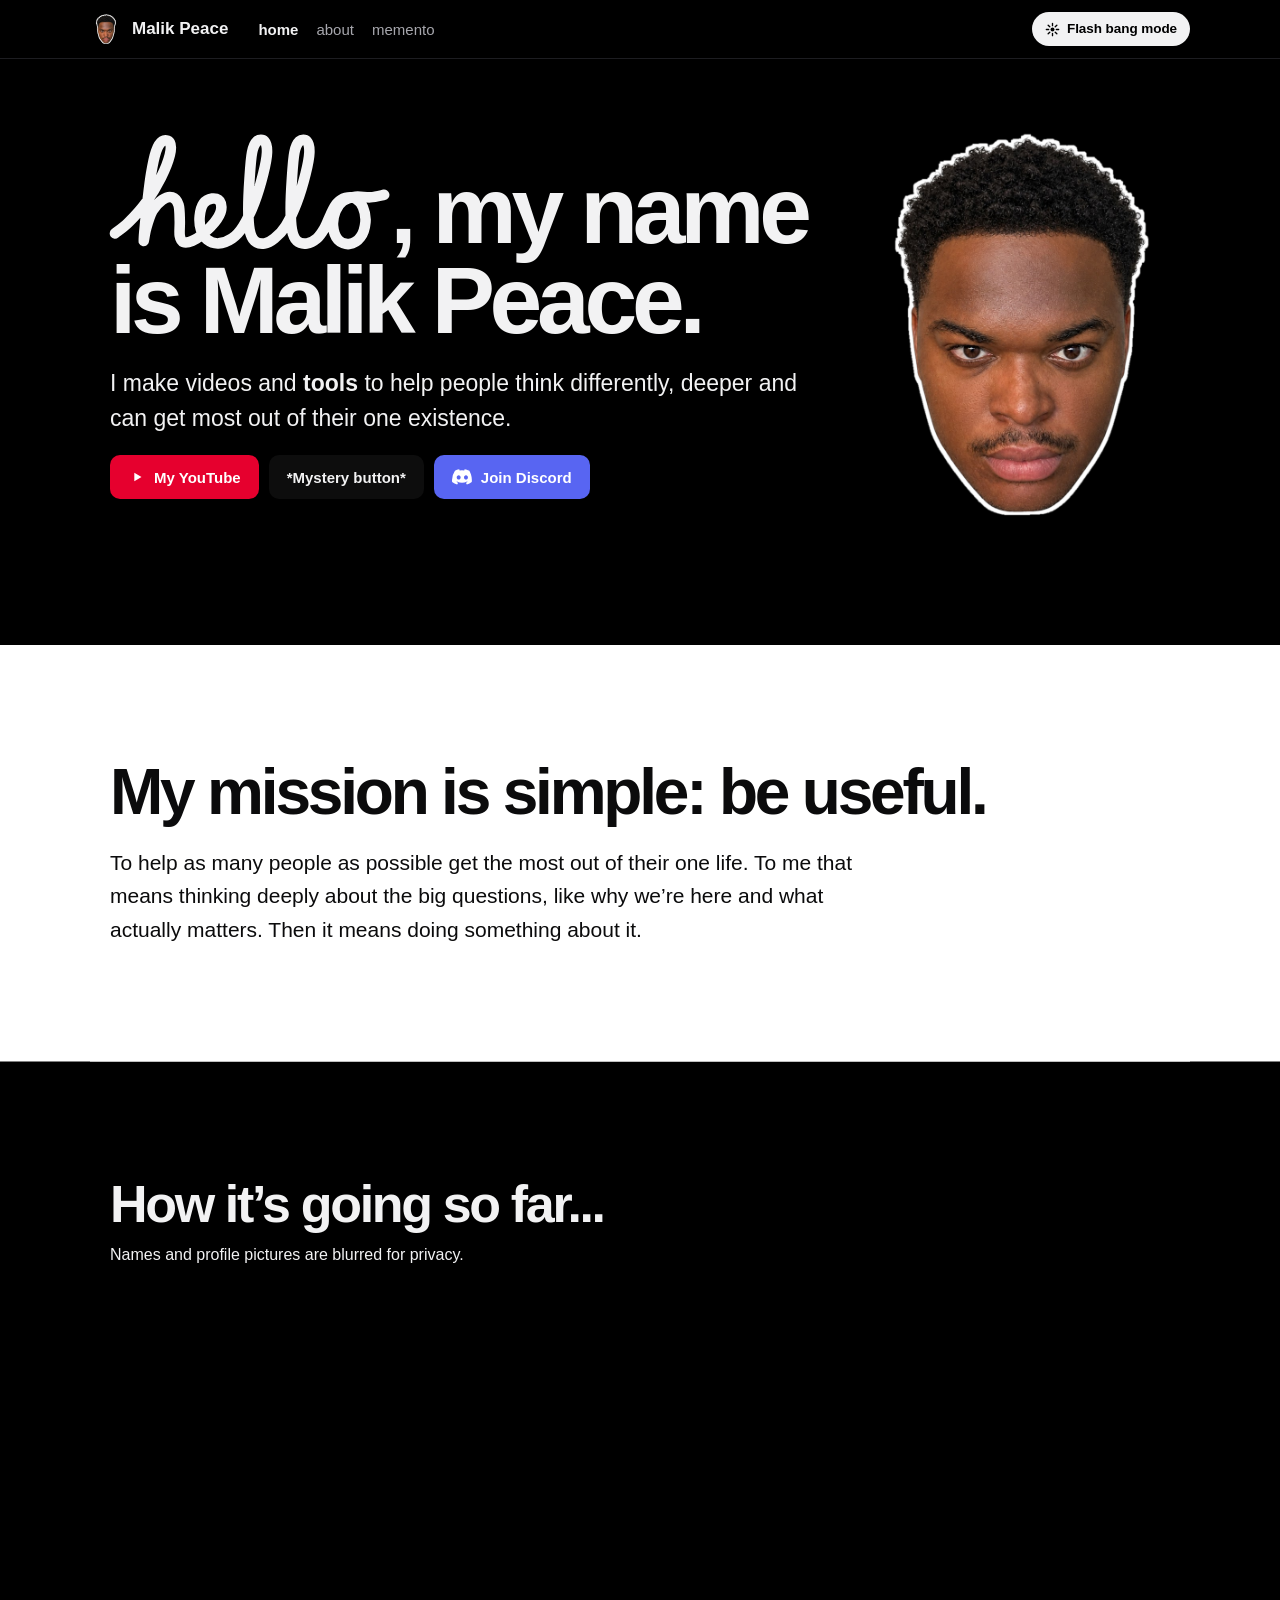
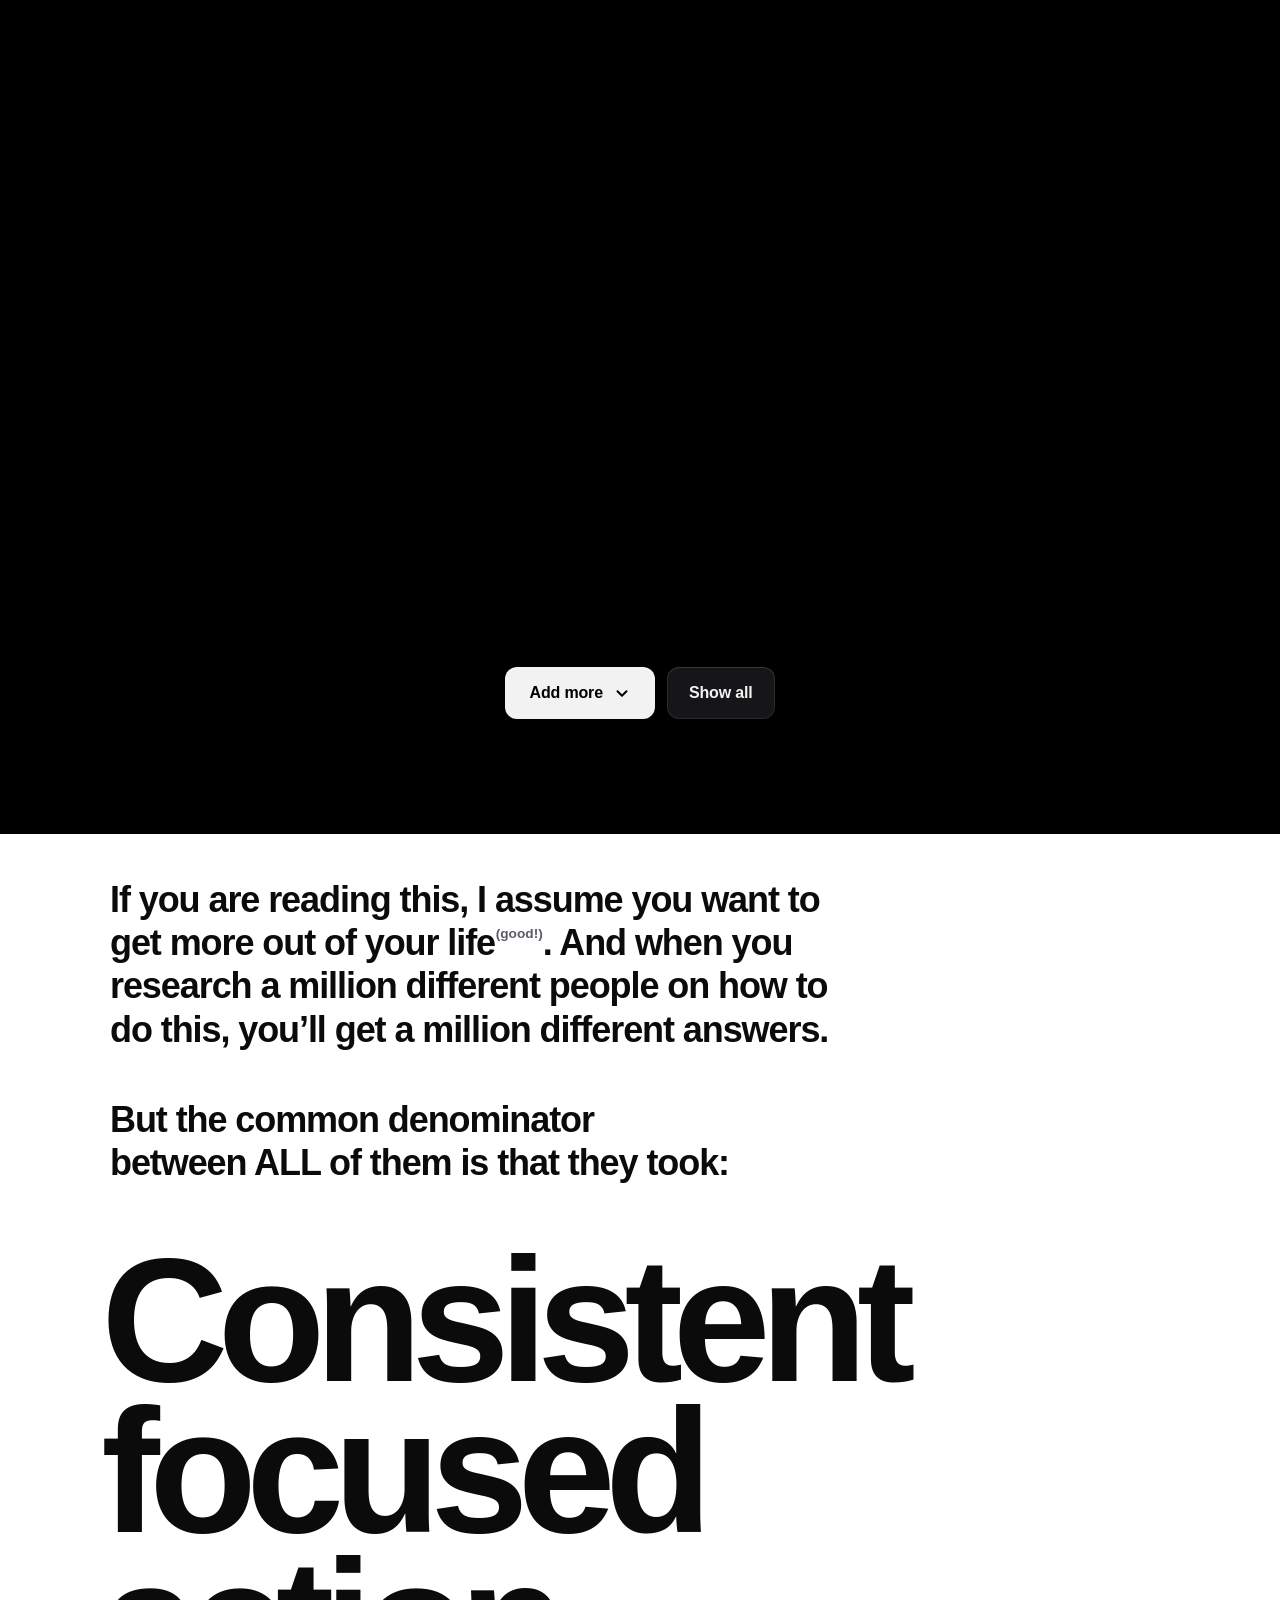
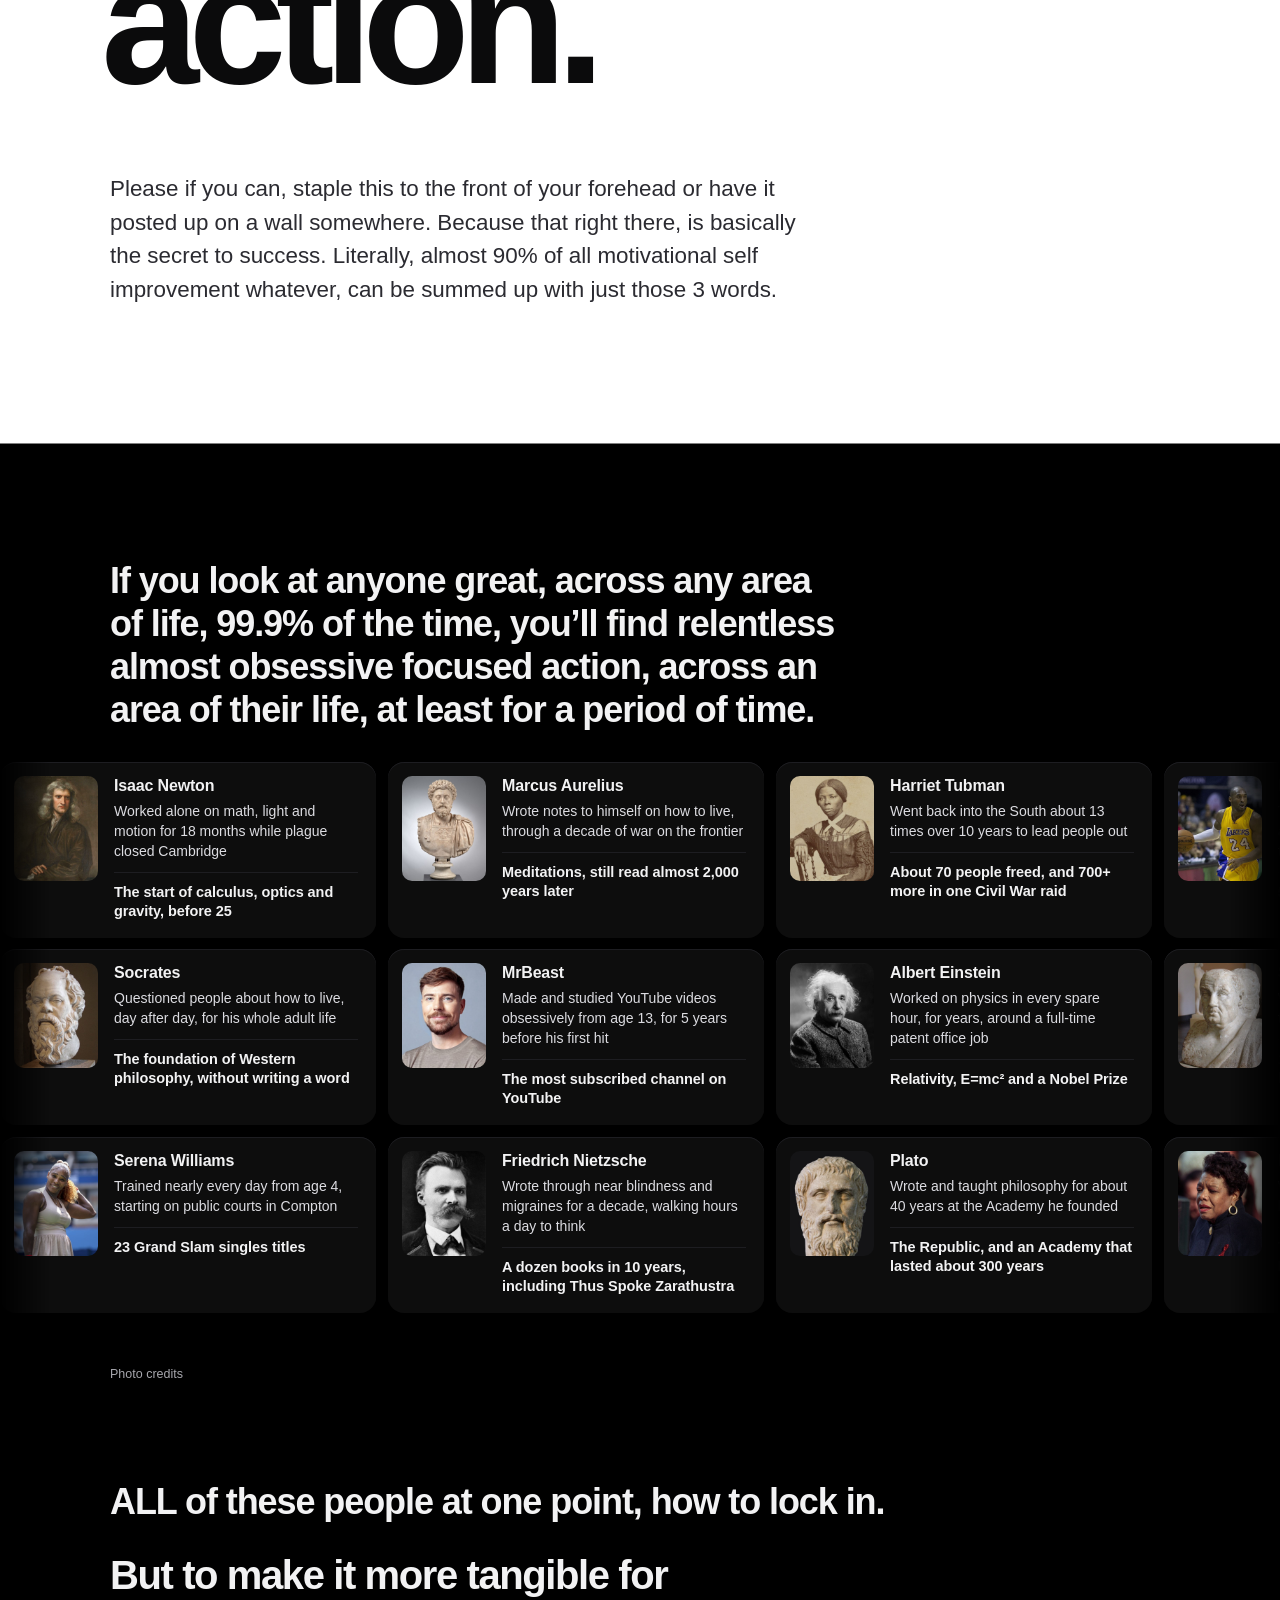
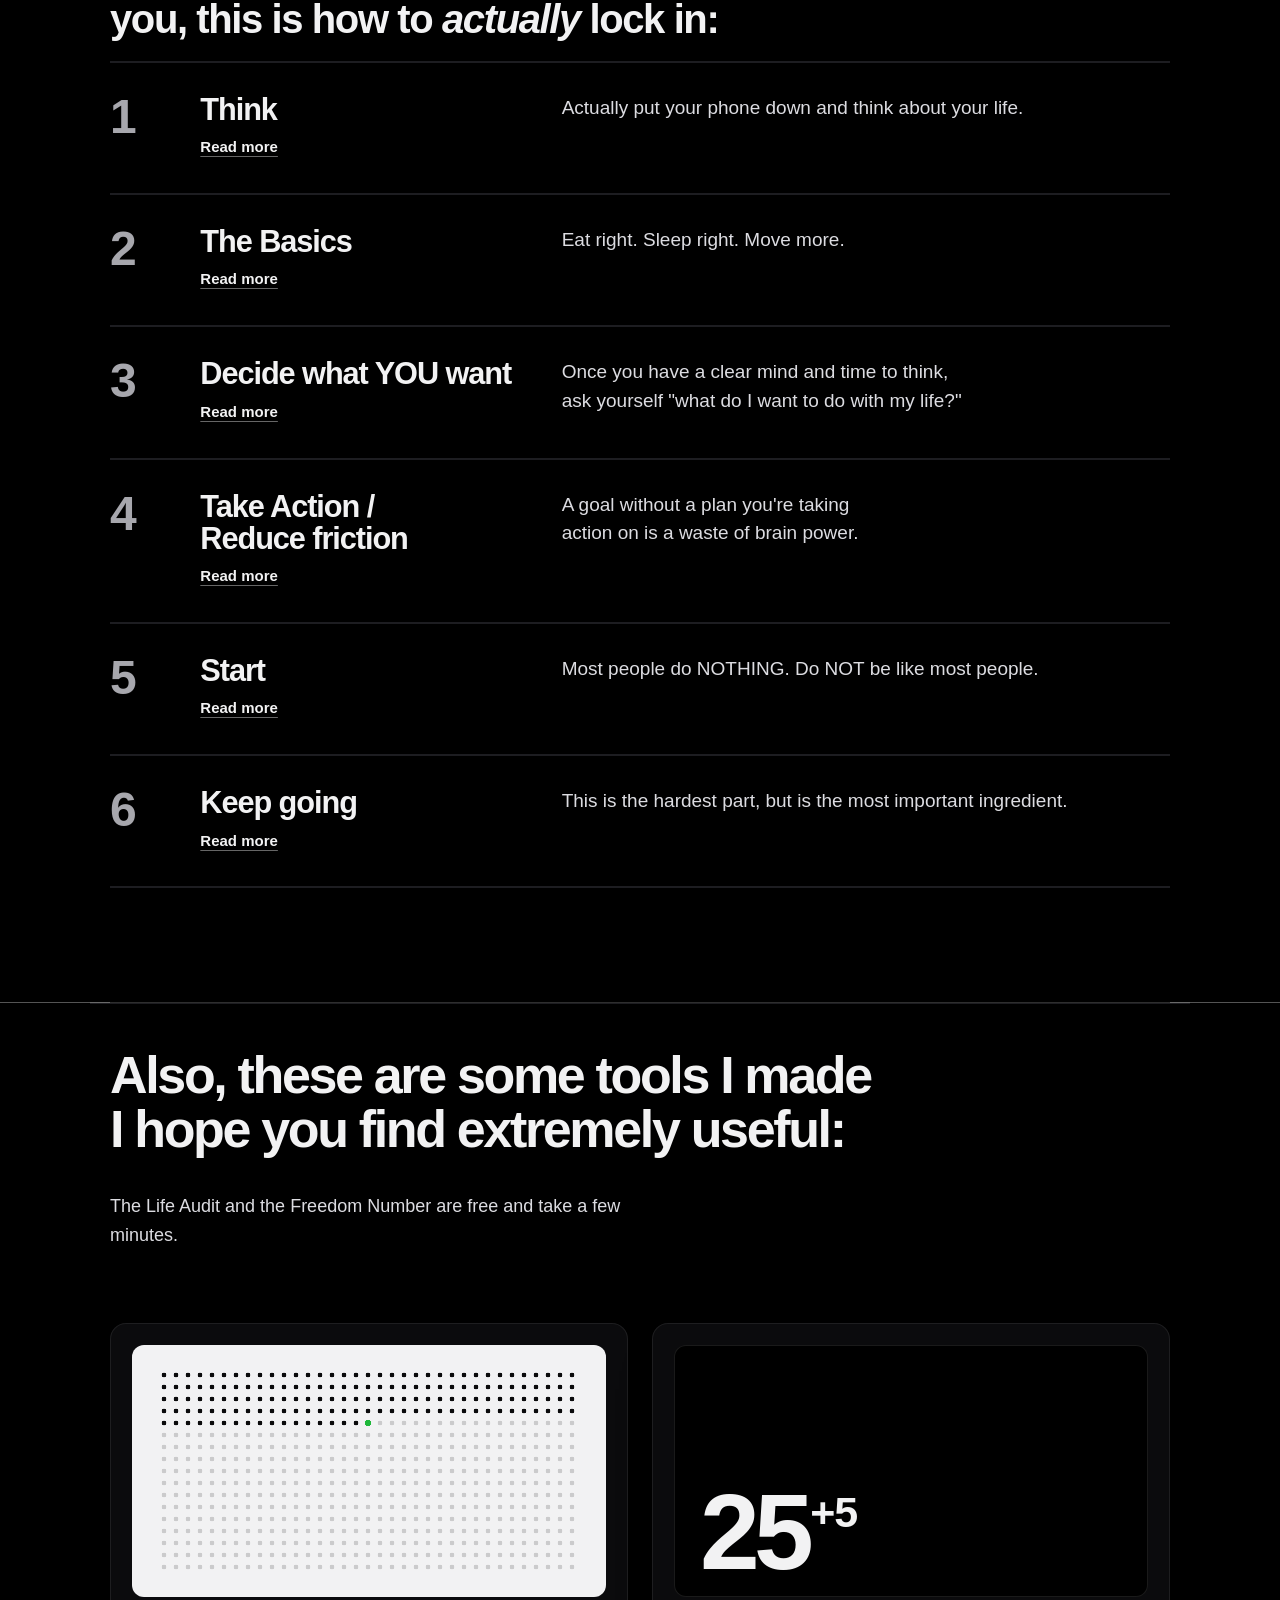
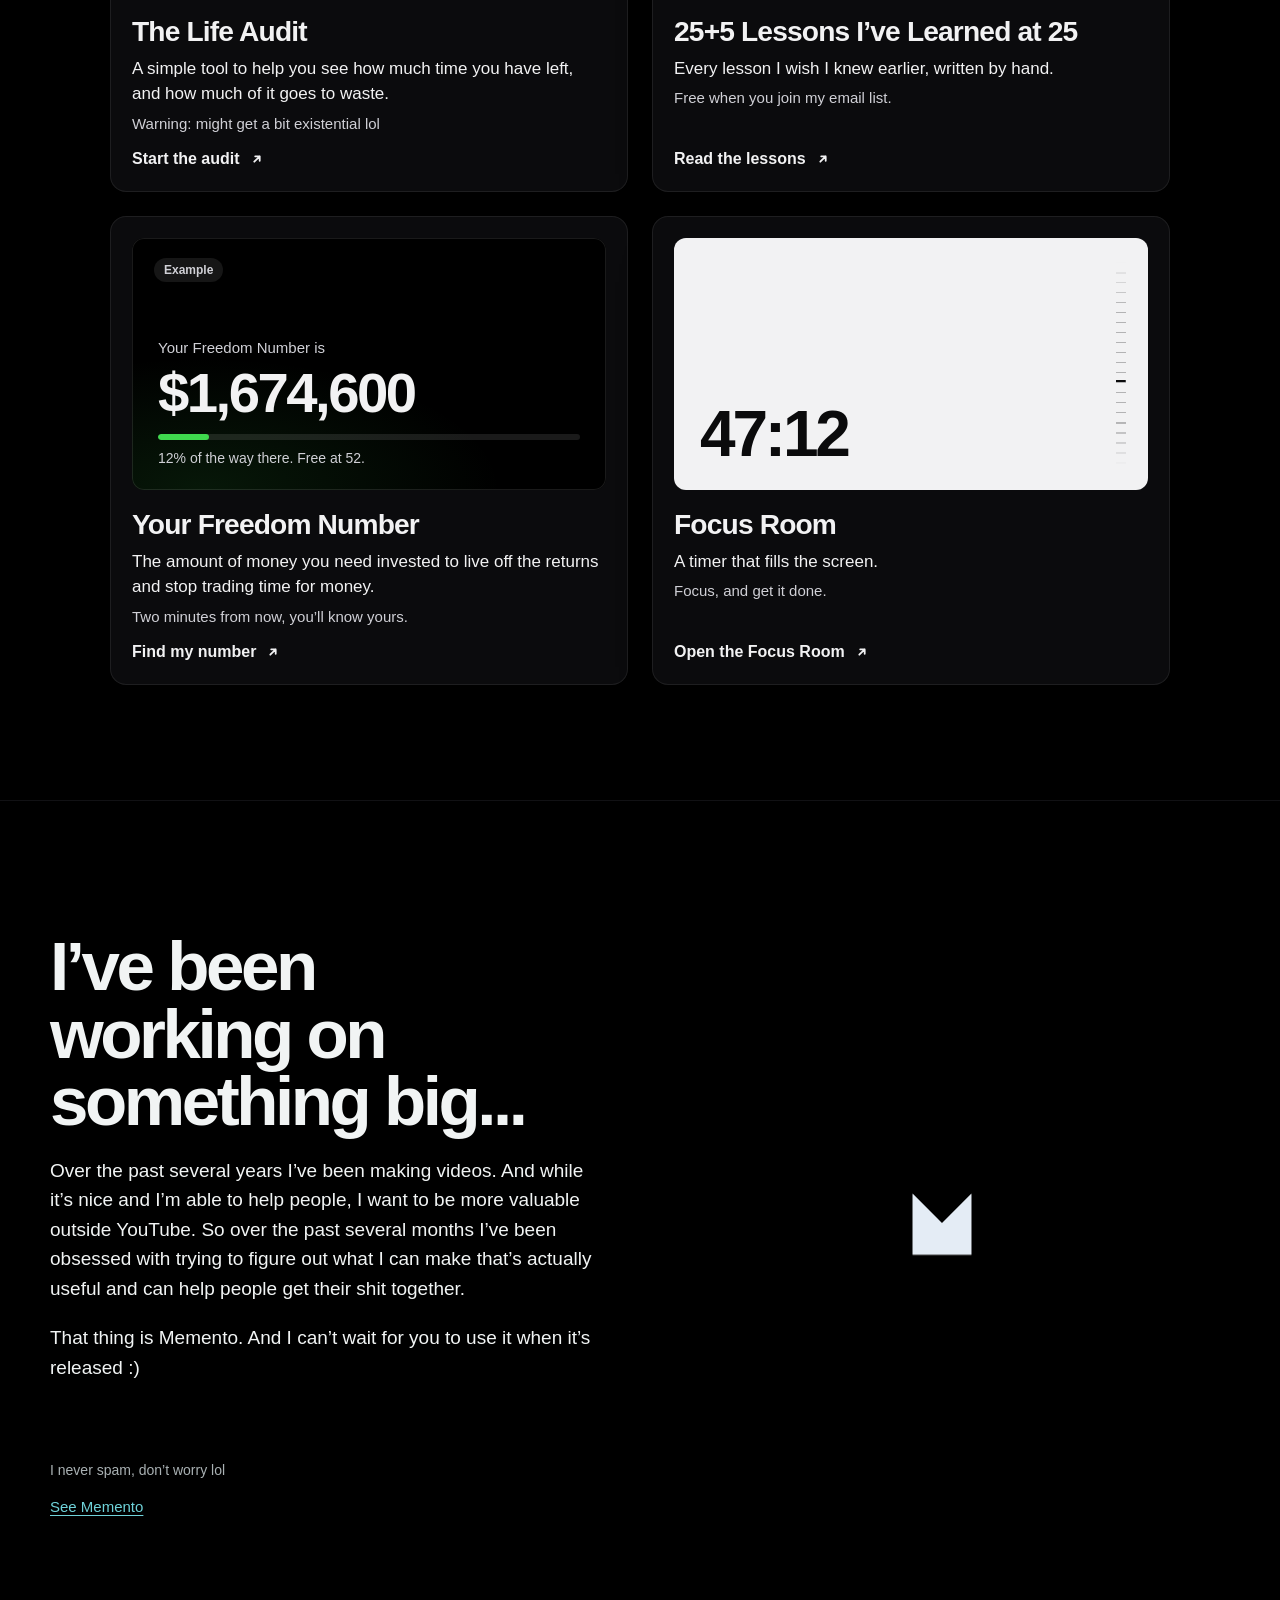
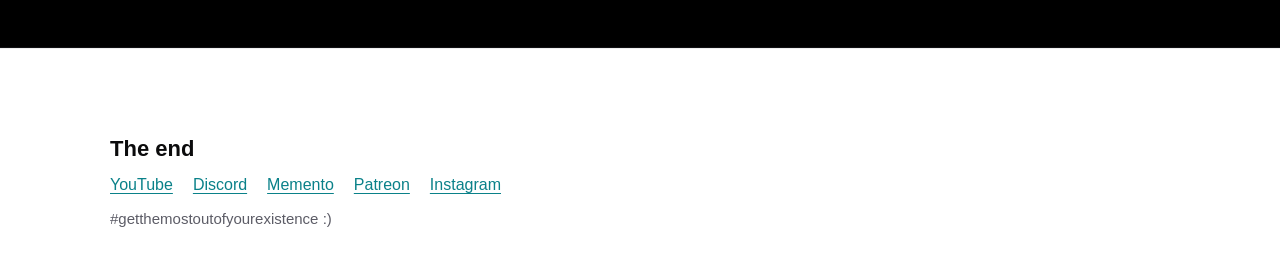
==== commit c854b305: "Stats: every page sends visits to Memento's PostHog (Web analytics), plus email sign-ups, links out," ====
--- a/index.html
+++ b/index.html
@@ -18,6 +18,7 @@
 <link rel="preconnect" href="https://fonts.googleapis.com">
 <link rel="stylesheet" href="https://fonts.googleapis.com/css2?family=Roboto:wght@400;500;700&display=swap">
 <link rel="stylesheet" href="assets/site.css?v=32">
+<script src="/assets/stats.js?v=1" async></script>
 </head>
 <body class="s1 s5 s7 page-home">
 <div id="app"><header class="s1-top"><div class="bar"><a class="name" href="./"><img src="assets/face-sq-ol.png" alt="">Malik Peace</a><nav aria-label="Pages"><a href="./" aria-current="page">home</a><a href="about/">about</a><a href="https://mementoapp.co" target="_blank" rel="noopener">memento</a></nav><div class="mp-acts"><button type="button" class="mp-act fb" data-flashbang aria-pressed="false"><span class="lbl"><span class="lb-l"><svg viewBox="0 0 20 20" aria-hidden="true"><path d="M10 1.8v3.1M10 15.1v3.1M1.8 10h3.1M15.1 10h3.1M4.2 4.2l2.2 2.2M13.6 13.6l2.2 2.2M4.2 15.8l2.2-2.2M13.6 6.4l2.2-2.2" stroke="currentColor" stroke-width="1.8" stroke-linecap="round"/><circle cx="10" cy="10" r="2.6" fill="currentColor"/></svg>Flash bang mode</span><span class="lb-d"><svg viewBox="0 0 20 20" aria-hidden="true"><path d="M10 1.8v3.1M10 15.1v3.1M1.8 10h3.1M15.1 10h3.1M4.2 4.2l2.2 2.2M13.6 13.6l2.2 2.2M4.2 15.8l2.2-2.2M13.6 6.4l2.2-2.2" stroke="currentColor" stroke-width="1.8" stroke-linecap="round"/><circle cx="10" cy="10" r="2.6" fill="currentColor"/></svg>Dark mode</span></span></button></div></div></header><main><section class="wide s7-me"><div class="tx"><h1><span class="l hi-line"><button type="button" class="hi">Hello</button>, my</span> <span class="l" data-lc="">name is</span> <span class="l">Malik Peace.</span></h1><p class="lede">I make videos and <a href="https://mementoapp.co" target="_blank" rel="noopener">tools</a> to help people think differently, deeper and can get most out of their one existence.</p><div class="btns"><a class="btn yt" href="https://www.youtube.com/@malikpeace_" target="_blank" rel="noopener"><svg viewBox="0 0 20 20" aria-hidden="true"><path d="M7 5.2v9.6L15 10z" fill="currentColor"></path></svg>My YouTube</a><a class="btn ghost" href="https://mementoapp.co" target="_blank" rel="noopener"><span data-lc="">*Mystery button*</span></a><a class="btn dc" href="https://discord.gg/UNbPAUc3y4" target="_blank" rel="noopener"><svg viewBox="0 0 71 55" aria-hidden="true"><path fill="currentColor" d="M60.1 4.9A58.5 58.5 0 0 0 45.4.2a.2.2 0 0 0-.2.1 40.8 40.8 0 0 0-1.8 3.7 54 54 0 0 0-16.2 0A37.4 37.4 0 0 0 25.4.3a.2.2 0 0 0-.2-.1A58.4 58.4 0 0 0 10.5 5 59.5 59.5 0 0 0 .4 44.8a.3.3 0 0 0 .1.2 58.7 58.7 0 0 0 17.7 9 .2.2 0 0 0 .3-.1 42 42 0 0 0 3.6-5.9.2.2 0 0 0-.1-.3 38.7 38.7 0 0 1-5.5-2.6.2.2 0 0 1 0-.4l1.1-.9a.2.2 0 0 1 .2 0 41.9 41.9 0 0 0 35.6 0 .2.2 0 0 1 .2 0l1.1.9a.2.2 0 0 1 0 .4c-1.8 1-3.6 1.9-5.5 2.6a.2.2 0 0 0-.1.3 47.2 47.2 0 0 0 3.6 5.9.2.2 0 0 0 .3.1A58.5 58.5 0 0 0 70.1 45a.3.3 0 0 0 .1-.2c1.6-16.7-2.7-31.2-11.3-44.1zM23.7 36.7c-3.8 0-7-3.5-7-7.8s3.1-7.8 7-7.8 7.1 3.5 7 7.8c0 4.3-3.1 7.8-7 7.8zm25.9 0c-3.9 0-7-3.5-7-7.8s3-7.8 7-7.8 7 3.5 7 7.8-3.1 7.8-7 7.8z"></path></svg><span data-lc="">Join Discord</span></a></div></div><figure class="ph"><img src="assets/face-cut-ol.png" alt="Malik Peace"></figure></section><section class="wide s7-mission"><h2>My mission is simple: be useful.</h2><p>To help as many people as possible get the most out of their one life. To me that means thinking deeply about the big questions, like why we’re here and what actually matters. Then it means doing something about it.</p></section><section class="wide sec ysec"><div class="ytw-head"><h2>How it’s going so far...</h2><p>Names and profile pictures are blurred for privacy.</p></div><div class="ymarq" id="ymarq7" aria-label="Real YouTube comments"></div><div class="ybtns"><button type="button" class="ytbtn" id="ytallbtn" aria-expanded="false"><span class="lbl">Add more</span><svg class="chev" viewBox="0 0 20 20" aria-hidden="true"><path d="M5 8l5 5 5-5"></path></svg></button><button type="button" class="ytbtn" id="ywallbtn">Show all</button></div><div class="ywall" id="ywall" hidden=""></div></section><section class="wide sec s7-val" id="s7-value"><p class="bridge">If you are reading this, I assume you want to get more out of your life<sup class="good" data-lc="">(good!)</sup>. And when you research a million different people on how to do this, you’ll get a million different answers.</p><p class="bridge bridge2">But the common denominator between ALL of them is that they took:</p><p class="stmt" data-lc=""><span data-lc="">Consistent</span><span data-lc="">focused</span><span data-lc="">action.</span></p><p class="intro">Please if you can, staple this to the front of your forehead or have it posted up on a wall somewhere. Because that right there, is basically the secret to success. Literally, almost 90% of all motivational self improvement whatever, can be summed up with just those 3 words.</p><div class="steps7"><section class="great7" aria-label="Examples"><p class="great-h">If you look at anyone great, across any area of life, 99.9% of the time, you’ll find relentless almost obsessive focused action, across an area of their life, at least for a period of time.</p><div class="great-row" id="greatRow" aria-label="People"><ul class="row" style="--dur:153s"><li class="gp"><span class="gp-ph"><img src="assets/people/isaac-newton.jpg" alt="Isaac Newton" loading="lazy" width="480" height="600"></span><b class="gp-n">Isaac Newton</b><span class="gp-did">Worked alone on math, light and motion for 18 months while plague closed Cambridge</span><span class="gp-got">The start of calculus, optics and gravity, before 25</span></li><li class="gp"><span class="gp-ph"><img src="assets/people/marcus-aurelius.jpg" alt="Marcus Aurelius" loading="lazy" width="480" height="600"></span><b class="gp-n">Marcus Aurelius</b><span class="gp-did">Wrote notes to himself on how to live, through a decade of war on the frontier</span><span class="gp-got">Meditations, still read almost 2,000 years later</span></li><li class="gp"><span class="gp-ph"><img src="assets/people/harriet-tubman.jpg" alt="Harriet Tubman" loading="lazy" width="480" height="600"></span><b class="gp-n">Harriet Tubman</b><span class="gp-did">Went back into the South about 13 times over 10 years to lead people out</span><span class="gp-got">About 70 people freed, and 700+ more in one Civil War raid</span></li><li class="gp"><span class="gp-ph"><img src="assets/people/kobe-bryant.jpg" alt="Kobe Bryant" loading="lazy" width="480" height="600"></span><b class="gp-n">Kobe Bryant</b><span class="gp-did">Trained before sunrise, often from 4 a.m., through 20 seasons with one team</span><span class="gp-got">5 NBA titles and 18 All-Star games</span></li><li class="gp"><span class="gp-ph"><img src="assets/people/steve-jobs.jpg" alt="Steve Jobs" loading="lazy" width="480" height="600"></span><b class="gp-n">Steve Jobs</b><span class="gp-did">Obsessed over every detail of his products for 30+ years, even after Apple pushed him out</span><span class="gp-got">The Mac, the iPod, the iPhone and Pixar</span></li><li class="gp"><span class="gp-ph"><img src="assets/people/epictetus.jpg" alt="Epictetus" loading="lazy" width="480" height="600"></span><b class="gp-n">Epictetus</b><span class="gp-did">Born into slavery, then taught Stoic philosophy for decades at his own school</span><span class="gp-got">The Enchiridion, still read 1,900 years later</span></li><li class="gp"><span class="gp-ph"><img src="assets/people/lebron-james.jpg" alt="LeBron James" loading="lazy" width="480" height="600"></span><b class="gp-n">LeBron James</b><span class="gp-did">Trained and played at the top of the NBA, every season, for over 20 years</span><span class="gp-got">4 titles and the most points in NBA history</span></li><li class="gp"><span class="gp-ph"><img src="assets/people/aristotle.jpg" alt="Aristotle" loading="lazy" width="480" height="600"></span><b class="gp-n">Aristotle</b><span class="gp-did">Studied under Plato for 20 years from age 17, then taught for decades</span><span class="gp-got">The foundations of logic, biology and ethics</span></li><li class="gp"><span class="gp-ph"><img src="assets/people/david-goggins.jpg" alt="David Goggins" loading="lazy" width="480" height="600"></span><b class="gp-n">David Goggins</b><span class="gp-did">Trained for hours a day and lost 100+ pounds in under 3 months</span><span class="gp-got">Navy SEAL, ultramarathoner and pull-up record holder</span></li><li class="gp"><span class="gp-ph"><img src="assets/people/muhammad-ali.jpg" alt="Muhammad Ali" loading="lazy" width="480" height="600"></span><b class="gp-n">Muhammad Ali</b><span class="gp-did">Stood by his beliefs through 3+ years banned from boxing, then fought his way back</span><span class="gp-got">Heavyweight champion of the world, three times</span></li><li class="gp"><span class="gp-ph"><img src="assets/people/diogenes.jpg" alt="Diogenes" loading="lazy" width="480" height="600"></span><b class="gp-n">Diogenes</b><span class="gp-did">Lived his philosophy every day with almost nothing, sleeping in a clay jar</span><span class="gp-got">Cynicism, which helped shape Stoicism</span></li><li class="gp"><span class="gp-ph"><img src="assets/people/arthur-schopenhauer.jpg" alt="Arthur Schopenhauer" loading="lazy" width="480" height="600"></span><b class="gp-n">Arthur Schopenhauer</b><span class="gp-did">Kept refining one philosophy for 30+ years while almost nobody read it</span><span class="gp-got">Ideas that shaped Nietzsche, Wagner and Einstein</span></li><li class="gp"><span class="gp-ph"><img src="assets/people/cristiano-ronaldo.jpg" alt="Cristiano Ronaldo" loading="lazy" width="480" height="600"></span><b class="gp-n">Cristiano Ronaldo</b><span class="gp-did">Did extra training after practice, almost every day, for over 20 years</span><span class="gp-got">900+ goals and 5 Ballon d'Or awards</span></li><li class="gp"><span class="gp-ph"><img src="assets/people/galileo-galilei.jpg" alt="Galileo Galilei" loading="lazy" width="480" height="600"></span><b class="gp-n">Galileo Galilei</b><span class="gp-did">Built his own telescopes and studied the sky, night after night, for years</span><span class="gp-got">Jupiter's four largest moons, and the start of modern astronomy</span></li><li class="gp"><span class="gp-ph"><img src="assets/people/michel-de-montaigne.jpg" alt="Michel de Montaigne" loading="lazy" width="480" height="600"></span><b class="gp-n">Michel de Montaigne</b><span class="gp-did">Spent 20 years in his tower writing and rewriting one book</span><span class="gp-got">The Essays, which invented the essay</span></li><li class="gp"><span class="gp-ph"><img src="assets/people/william-shakespeare.jpg" alt="William Shakespeare" loading="lazy" width="480" height="600"></span><b class="gp-n">William Shakespeare</b><span class="gp-did">Wrote one or two plays a year for over 20 years</span><span class="gp-got">37 plays and 154 sonnets, still performed 400 years later</span></li><li class="gp"><span class="gp-ph"><img src="assets/people/carl-sagan.jpg" alt="Carl Sagan" loading="lazy" width="480" height="600"></span><b class="gp-n">Carl Sagan</b><span class="gp-did">Explained science to the public for decades, in books, on TV and on stage</span><span class="gp-got">Cosmos, watched by 500 million+ people</span></li><li class="gp" aria-hidden="true"><span class="gp-ph"><img src="assets/people/isaac-newton.jpg" alt="Isaac Newton" loading="lazy" width="480" height="600"></span><b class="gp-n">Isaac Newton</b><span class="gp-did">Worked alone on math, light and motion for 18 months while plague closed Cambridge</span><span class="gp-got">The start of calculus, optics and gravity, before 25</span></li><li class="gp" aria-hidden="true"><span class="gp-ph"><img src="assets/people/marcus-aurelius.jpg" alt="Marcus Aurelius" loading="lazy" width="480" height="600"></span><b class="gp-n">Marcus Aurelius</b><span class="gp-did">Wrote notes to himself on how to live, through a decade of war on the frontier</span><span class="gp-got">Meditations, still read almost 2,000 years later</span></li><li class="gp" aria-hidden="true"><span class="gp-ph"><img src="assets/people/harriet-tubman.jpg" alt="Harriet Tubman" loading="lazy" width="480" height="600"></span><b class="gp-n">Harriet Tubman</b><span class="gp-did">Went back into the South about 13 times over 10 years to lead people out</span><span class="gp-got">About 70 people freed, and 700+ more in one Civil War raid</span></li><li class="gp" aria-hidden="true"><span class="gp-ph"><img src="assets/people/kobe-bryant.jpg" alt="Kobe Bryant" loading="lazy" width="480" height="600"></span><b class="gp-n">Kobe Bryant</b><span class="gp-did">Trained before sunrise, often from 4 a.m., through 20 seasons with one team</span><span class="gp-got">5 NBA titles and 18 All-Star games</span></li><li class="gp" aria-hidden="true"><span class="gp-ph"><img src="assets/people/steve-jobs.jpg" alt="Steve Jobs" loading="lazy" width="480" height="600"></span><b class="gp-n">Steve Jobs</b><span class="gp-did">Obsessed over every detail of his products for 30+ years, even after Apple pushed him out</span><span class="gp-got">The Mac, the iPod, the iPhone and Pixar</span></li><li class="gp" aria-hidden="true"><span class="gp-ph"><img src="assets/people/epictetus.jpg" alt="Epictetus" loading="lazy" width="480" height="600"></span><b class="gp-n">Epictetus</b><span class="gp-did">Born into slavery, then taught Stoic philosophy for decades at his own school</span><span class="gp-got">The Enchiridion, still read 1,900 years later</span></li><li class="gp" aria-hidden="true"><span class="gp-ph"><img src="assets/people/lebron-james.jpg" alt="LeBron James" loading="lazy" width="480" height="600"></span><b class="gp-n">LeBron James</b><span class="gp-did">Trained and played at the top of the NBA, every season, for over 20 years</span><span class="gp-got">4 titles and the most points in NBA history</span></li><li class="gp" aria-hidden="true"><span class="gp-ph"><img src="assets/people/aristotle.jpg" alt="Aristotle" loading="lazy" width="480" height="600"></span><b class="gp-n">Aristotle</b><span class="gp-did">Studied under Plato for 20 years from age 17, then taught for decades</span><span class="gp-got">The foundations of logic, biology and ethics</span></li><li class="gp" aria-hidden="true"><span class="gp-ph"><img src="assets/people/david-goggins.jpg" alt="David Goggins" loading="lazy" width="480" height="600"></span><b class="gp-n">David Goggins</b><span class="gp-did">Trained for hours a day and lost 100+ pounds in under 3 months</span><span class="gp-got">Navy SEAL, ultramarathoner and pull-up record holder</span></li><li class="gp" aria-hidden="true"><span class="gp-ph"><img src="assets/people/muhammad-ali.jpg" alt="Muhammad Ali" loading="lazy" width="480" height="600"></span><b class="gp-n">Muhammad Ali</b><span class="gp-did">Stood by his beliefs through 3+ years banned from boxing, then fought his way back</span><span class="gp-got">Heavyweight champion of the world, three times</span></li><li class="gp" aria-hidden="true"><span class="gp-ph"><img src="assets/people/diogenes.jpg" alt="Diogenes" loading="lazy" width="480" height="600"></span><b class="gp-n">Diogenes</b><span class="gp-did">Lived his philosophy every day with almost nothing, sleeping in a clay jar</span><span class="gp-got">Cynicism, which helped shape Stoicism</span></li><li class="gp" aria-hidden="true"><span class="gp-ph"><img src="assets/people/arthur-schopenhauer.jpg" alt="Arthur Schopenhauer" loading="lazy" width="480" height="600"></span><b class="gp-n">Arthur Schopenhauer</b><span class="gp-did">Kept refining one philosophy for 30+ years while almost nobody read it</span><span class="gp-got">Ideas that shaped Nietzsche, Wagner and Einstein</span></li><li class="gp" aria-hidden="true"><span class="gp-ph"><img src="assets/people/cristiano-ronaldo.jpg" alt="Cristiano Ronaldo" loading="lazy" width="480" height="600"></span><b class="gp-n">Cristiano Ronaldo</b><span class="gp-did">Did extra training after practice, almost every day, for over 20 years</span><span class="gp-got">900+ goals and 5 Ballon d'Or awards</span></li><li class="gp" aria-hidden="true"><span class="gp-ph"><img src="assets/people/galileo-galilei.jpg" alt="Galileo Galilei" loading="lazy" width="480" height="600"></span><b class="gp-n">Galileo Galilei</b><span class="gp-did">Built his own telescopes and studied the sky, night after night, for years</span><span class="gp-got">Jupiter's four largest moons, and the start of modern astronomy</span></li><li class="gp" aria-hidden="true"><span class="gp-ph"><img src="assets/people/michel-de-montaigne.jpg" alt="Michel de Montaigne" loading="lazy" width="480" height="600"></span><b class="gp-n">Michel de Montaigne</b><span class="gp-did">Spent 20 years in his tower writing and rewriting one book</span><span class="gp-got">The Essays, which invented the essay</span></li><li class="gp" aria-hidden="true"><span class="gp-ph"><img src="assets/people/william-shakespeare.jpg" alt="William Shakespeare" loading="lazy" width="480" height="600"></span><b class="gp-n">William Shakespeare</b><span class="gp-did">Wrote one or two plays a year for over 20 years</span><span class="gp-got">37 plays and 154 sonnets, still performed 400 years later</span></li><li class="gp" aria-hidden="true"><span class="gp-ph"><img src="assets/people/carl-sagan.jpg" alt="Carl Sagan" loading="lazy" width="480" height="600"></span><b class="gp-n">Carl Sagan</b><span class="gp-did">Explained science to the public for decades, in books, on TV and on stage</span><span class="gp-got">Cosmos, watched by 500 million+ people</span></li></ul><ul class="row rev" style="--dur:178s"><li class="gp"><span class="gp-ph"><img src="assets/people/socrates.jpg" alt="Socrates" loading="lazy" width="480" height="600"></span><b class="gp-n">Socrates</b><span class="gp-did">Questioned people about how to live, day after day, for his whole adult life</span><span class="gp-got">The foundation of Western philosophy, without writing a word</span></li><li class="gp"><span class="gp-ph"><img src="assets/people/mrbeast.jpg" alt="MrBeast" loading="lazy" width="480" height="600"></span><b class="gp-n">MrBeast</b><span class="gp-did">Made and studied YouTube videos obsessively from age 13, for 5 years before his first hit</span><span class="gp-got">The most subscribed channel on YouTube</span></li><li class="gp"><span class="gp-ph"><img src="assets/people/albert-einstein.jpg" alt="Albert Einstein" loading="lazy" width="480" height="600"></span><b class="gp-n">Albert Einstein</b><span class="gp-did">Worked on physics in every spare hour, for years, around a full-time patent office job</span><span class="gp-got">Relativity, E=mc² and a Nobel Prize</span></li><li class="gp"><span class="gp-ph"><img src="assets/people/seneca-the-younger.jpg" alt="Seneca" loading="lazy" width="480" height="600"></span><b class="gp-n">Seneca</b><span class="gp-did">Wrote letter after letter on how to live, through the last years of his life</span><span class="gp-got">124 letters still read 2,000 years later</span></li><li class="gp"><span class="gp-ph"><img src="assets/people/albert-camus.jpg" alt="Albert Camus" loading="lazy" width="480" height="600"></span><b class="gp-n">Albert Camus</b><span class="gp-did">Wrote nearly every day through tuberculosis and a world war</span><span class="gp-got">The Stranger, The Plague and a Nobel Prize at 44</span></li><li class="gp"><span class="gp-ph"><img src="assets/people/leonardo-da-vinci.jpg" alt="Leonardo da Vinci" loading="lazy" width="480" height="600"></span><b class="gp-n">Leonardo da Vinci</b><span class="gp-did">Reworked one portrait for over 10 years, while filling thousands of notebook pages</span><span class="gp-got">The Mona Lisa, the most famous painting in the world</span></li><li class="gp"><span class="gp-ph"><img src="assets/people/viktor-frankl.jpg" alt="Viktor Frankl" loading="lazy" width="480" height="600"></span><b class="gp-n">Viktor Frankl</b><span class="gp-did">Kept rebuilding his life's work on scraps of paper, through 3 years in Nazi camps</span><span class="gp-got">Man's Search for Meaning, read by millions</span></li><li class="gp"><span class="gp-ph"><img src="assets/people/charles-darwin.jpg" alt="Charles Darwin" loading="lazy" width="480" height="600"></span><b class="gp-n">Charles Darwin</b><span class="gp-did">Studied nature for 20+ years before publishing, 8 of them on barnacles alone</span><span class="gp-got">On the Origin of Species, and the theory of evolution</span></li><li class="gp"><span class="gp-ph"><img src="assets/people/j-k-rowling.jpg" alt="J.K. Rowling" loading="lazy" width="480" height="600"></span><b class="gp-n">J.K. Rowling</b><span class="gp-did">Wrote the first Harry Potter for about 5 years, then took 12 rejections</span><span class="gp-got">500 million+ Harry Potter books sold</span></li><li class="gp"><span class="gp-ph"><img src="assets/people/simone-de-beauvoir.jpg" alt="Simone de Beauvoir" loading="lazy" width="480" height="600"></span><b class="gp-n">Simone de Beauvoir</b><span class="gp-did">Wrote almost every day, mornings and afternoons, for decades</span><span class="gp-got">The Second Sex, which reshaped feminism</span></li><li class="gp"><span class="gp-ph"><img src="assets/people/jeff-bezos.jpg" alt="Jeff Bezos" loading="lazy" width="480" height="600"></span><b class="gp-n">Jeff Bezos</b><span class="gp-did">Put almost everything back into Amazon for 9 years before its first full year of profit</span><span class="gp-got">One of the biggest companies on Earth</span></li><li class="gp"><span class="gp-ph"><img src="assets/people/christopher-nolan.jpg" alt="Christopher Nolan" loading="lazy" width="480" height="600"></span><b class="gp-n">Christopher Nolan</b><span class="gp-did">Shot his first film on weekends for a year on £3,000, then kept making films for 25 years</span><span class="gp-got">Inception, Interstellar, Oppenheimer and an Oscar</span></li><li class="gp"><span class="gp-ph"><img src="assets/people/baruch-spinoza.jpg" alt="Baruch Spinoza" loading="lazy" width="480" height="600"></span><b class="gp-n">Baruch Spinoza</b><span class="gp-did">Wrote one book for 14 years, while grinding lenses to pay his way</span><span class="gp-got">The Ethics, still studied 350 years later</span></li><li class="gp"><span class="gp-ph"><img src="assets/people/fyodor-dostoevsky.jpg" alt="Fyodor Dostoevsky" loading="lazy" width="480" height="600"></span><b class="gp-n">Fyodor Dostoevsky</b><span class="gp-did">Kept writing for 30+ years, through debt, deadlines and 4 years in a Siberian prison camp</span><span class="gp-got">Crime and Punishment and The Brothers Karamazov</span></li><li class="gp"><span class="gp-ph"><img src="assets/people/abraham-lincoln.jpg" alt="Abraham Lincoln" loading="lazy" width="480" height="600"></span><b class="gp-n">Abraham Lincoln</b><span class="gp-did">Kept running for office for 28 years, through two lost Senate races</span><span class="gp-got">President, the Union saved and slavery ended</span></li><li class="gp"><span class="gp-ph"><img src="assets/people/nelson-mandela.jpg" alt="Nelson Mandela" loading="lazy" width="480" height="600"></span><b class="gp-n">Nelson Mandela</b><span class="gp-did">Never gave up the fight against apartheid, through 27 years in prison</span><span class="gp-got">The end of apartheid, and South Africa's first Black president</span></li><li class="gp"><span class="gp-ph"><img src="assets/people/neil-armstrong.jpg" alt="Neil Armstrong" loading="lazy" width="480" height="600"></span><b class="gp-n">Neil Armstrong</b><span class="gp-did">Flew experimental planes and spacecraft for 14 years, 200+ kinds of aircraft</span><span class="gp-got">The first steps on the Moon, in 1969</span></li><li class="gp" aria-hidden="true"><span class="gp-ph"><img src="assets/people/socrates.jpg" alt="Socrates" loading="lazy" width="480" height="600"></span><b class="gp-n">Socrates</b><span class="gp-did">Questioned people about how to live, day after day, for his whole adult life</span><span class="gp-got">The foundation of Western philosophy, without writing a word</span></li><li class="gp" aria-hidden="true"><span class="gp-ph"><img src="assets/people/mrbeast.jpg" alt="MrBeast" loading="lazy" width="480" height="600"></span><b class="gp-n">MrBeast</b><span class="gp-did">Made and studied YouTube videos obsessively from age 13, for 5 years before his first hit</span><span class="gp-got">The most subscribed channel on YouTube</span></li><li class="gp" aria-hidden="true"><span class="gp-ph"><img src="assets/people/albert-einstein.jpg" alt="Albert Einstein" loading="lazy" width="480" height="600"></span><b class="gp-n">Albert Einstein</b><span class="gp-did">Worked on physics in every spare hour, for years, around a full-time patent office job</span><span class="gp-got">Relativity, E=mc² and a Nobel Prize</span></li><li class="gp" aria-hidden="true"><span class="gp-ph"><img src="assets/people/seneca-the-younger.jpg" alt="Seneca" loading="lazy" width="480" height="600"></span><b class="gp-n">Seneca</b><span class="gp-did">Wrote letter after letter on how to live, through the last years of his life</span><span class="gp-got">124 letters still read 2,000 years later</span></li><li class="gp" aria-hidden="true"><span class="gp-ph"><img src="assets/people/albert-camus.jpg" alt="Albert Camus" loading="lazy" width="480" height="600"></span><b class="gp-n">Albert Camus</b><span class="gp-did">Wrote nearly every day through tuberculosis and a world war</span><span class="gp-got">The Stranger, The Plague and a Nobel Prize at 44</span></li><li class="gp" aria-hidden="true"><span class="gp-ph"><img src="assets/people/leonardo-da-vinci.jpg" alt="Leonardo da Vinci" loading="lazy" width="480" height="600"></span><b class="gp-n">Leonardo da Vinci</b><span class="gp-did">Reworked one portrait for over 10 years, while filling thousands of notebook pages</span><span class="gp-got">The Mona Lisa, the most famous painting in the world</span></li><li class="gp" aria-hidden="true"><span class="gp-ph"><img src="assets/people/viktor-frankl.jpg" alt="Viktor Frankl" loading="lazy" width="480" height="600"></span><b class="gp-n">Viktor Frankl</b><span class="gp-did">Kept rebuilding his life's work on scraps of paper, through 3 years in Nazi camps</span><span class="gp-got">Man's Search for Meaning, read by millions</span></li><li class="gp" aria-hidden="true"><span class="gp-ph"><img src="assets/people/charles-darwin.jpg" alt="Charles Darwin" loading="lazy" width="480" height="600"></span><b class="gp-n">Charles Darwin</b><span class="gp-did">Studied nature for 20+ years before publishing, 8 of them on barnacles alone</span><span class="gp-got">On the Origin of Species, and the theory of evolution</span></li><li class="gp" aria-hidden="true"><span class="gp-ph"><img src="assets/people/j-k-rowling.jpg" alt="J.K. Rowling" loading="lazy" width="480" height="600"></span><b class="gp-n">J.K. Rowling</b><span class="gp-did">Wrote the first Harry Potter for about 5 years, then took 12 rejections</span><span class="gp-got">500 million+ Harry Potter books sold</span></li><li class="gp" aria-hidden="true"><span class="gp-ph"><img src="assets/people/simone-de-beauvoir.jpg" alt="Simone de Beauvoir" loading="lazy" width="480" height="600"></span><b class="gp-n">Simone de Beauvoir</b><span class="gp-did">Wrote almost every day, mornings and afternoons, for decades</span><span class="gp-got">The Second Sex, which reshaped feminism</span></li><li class="gp" aria-hidden="true"><span class="gp-ph"><img src="assets/people/jeff-bezos.jpg" alt="Jeff Bezos" loading="lazy" width="480" height="600"></span><b class="gp-n">Jeff Bezos</b><span class="gp-did">Put almost everything back into Amazon for 9 years before its first full year of profit</span><span class="gp-got">One of the biggest companies on Earth</span></li><li class="gp" aria-hidden="true"><span class="gp-ph"><img src="assets/people/christopher-nolan.jpg" alt="Christopher Nolan" loading="lazy" width="480" height="600"></span><b class="gp-n">Christopher Nolan</b><span class="gp-did">Shot his first film on weekends for a year on £3,000, then kept making films for 25 years</span><span class="gp-got">Inception, Interstellar, Oppenheimer and an Oscar</span></li><li class="gp" aria-hidden="true"><span class="gp-ph"><img src="assets/people/baruch-spinoza.jpg" alt="Baruch Spinoza" loading="lazy" width="480" height="600"></span><b class="gp-n">Baruch Spinoza</b><span class="gp-did">Wrote one book for 14 years, while grinding lenses to pay his way</span><span class="gp-got">The Ethics, still studied 350 years later</span></li><li class="gp" aria-hidden="true"><span class="gp-ph"><img src="assets/people/fyodor-dostoevsky.jpg" alt="Fyodor Dostoevsky" loading="lazy" width="480" height="600"></span><b class="gp-n">Fyodor Dostoevsky</b><span class="gp-did">Kept writing for 30+ years, through debt, deadlines and 4 years in a Siberian prison camp</span><span class="gp-got">Crime and Punishment and The Brothers Karamazov</span></li><li class="gp" aria-hidden="true"><span class="gp-ph"><img src="assets/people/abraham-lincoln.jpg" alt="Abraham Lincoln" loading="lazy" width="480" height="600"></span><b class="gp-n">Abraham Lincoln</b><span class="gp-did">Kept running for office for 28 years, through two lost Senate races</span><span class="gp-got">President, the Union saved and slavery ended</span></li><li class="gp" aria-hidden="true"><span class="gp-ph"><img src="assets/people/nelson-mandela.jpg" alt="Nelson Mandela" loading="lazy" width="480" height="600"></span><b class="gp-n">Nelson Mandela</b><span class="gp-did">Never gave up the fight against apartheid, through 27 years in prison</span><span class="gp-got">The end of apartheid, and South Africa's first Black president</span></li><li class="gp" aria-hidden="true"><span class="gp-ph"><img src="assets/people/neil-armstrong.jpg" alt="Neil Armstrong" loading="lazy" width="480" height="600"></span><b class="gp-n">Neil Armstrong</b><span class="gp-did">Flew experimental planes and spacecraft for 14 years, 200+ kinds of aircraft</span><span class="gp-got">The first steps on the Moon, in 1969</span></li></ul><ul class="row" style="--dur:136s"><li class="gp"><span class="gp-ph"><img src="assets/people/serena-williams.jpg" alt="Serena Williams" loading="lazy" width="480" height="600"></span><b class="gp-n">Serena Williams</b><span class="gp-did">Trained nearly every day from age 4, starting on public courts in Compton</span><span class="gp-got">23 Grand Slam singles titles</span></li><li class="gp"><span class="gp-ph"><img src="assets/people/friedrich-nietzsche.jpg" alt="Friedrich Nietzsche" loading="lazy" width="480" height="600"></span><b class="gp-n">Friedrich Nietzsche</b><span class="gp-did">Wrote through near blindness and migraines for a decade, walking hours a day to think</span><span class="gp-got">A dozen books in 10 years, including Thus Spoke Zarathustra</span></li><li class="gp"><span class="gp-ph"><img src="assets/people/plato.jpg" alt="Plato" loading="lazy" width="480" height="600"></span><b class="gp-n">Plato</b><span class="gp-did">Wrote and taught philosophy for about 40 years at the Academy he founded</span><span class="gp-got">The Republic, and an Academy that lasted about 300 years</span></li><li class="gp"><span class="gp-ph"><img src="assets/people/maya-angelou.jpg" alt="Maya Angelou" loading="lazy" width="480" height="600"></span><b class="gp-n">Maya Angelou</b><span class="gp-did">Wrote every morning for decades, in a hotel room she rented just to write</span><span class="gp-got">7 autobiographies, poetry and the Presidential Medal of Freedom</span></li><li class="gp"><span class="gp-ph"><img src="assets/people/simone-biles.jpg" alt="Simone Biles" loading="lazy" width="480" height="600"></span><b class="gp-n">Simone Biles</b><span class="gp-did">Trained in the gym nearly every day for 20+ years, since age 6</span><span class="gp-got">30 World medals and 11 Olympic medals</span></li><li class="gp"><span class="gp-ph"><img src="assets/people/jean-paul-sartre.jpg" alt="Jean-Paul Sartre" loading="lazy" width="480" height="600"></span><b class="gp-n">Jean-Paul Sartre</b><span class="gp-did">Wrote every morning and every evening, almost every day, for decades</span><span class="gp-got">Being and Nothingness, and a Nobel Prize he turned down</span></li><li class="gp"><span class="gp-ph"><img src="assets/people/marie-curie.jpg" alt="Marie Curie" loading="lazy" width="480" height="600"></span><b class="gp-n">Marie Curie</b><span class="gp-did">Stirred tons of ore by hand in a leaky shed for about 4 years to isolate radium</span><span class="gp-got">Two Nobel Prizes, the first person to win in two sciences</span></li><li class="gp"><span class="gp-ph"><img src="assets/people/soren-kierkegaard.jpg" alt="Søren Kierkegaard" loading="lazy" width="480" height="600"></span><b class="gp-n">Søren Kierkegaard</b><span class="gp-did">Wrote at a furious pace for about 12 years, three major books in 1843 alone</span><span class="gp-got">The foundations of existentialism</span></li><li class="gp"><span class="gp-ph"><img src="assets/people/confucius.jpg" alt="Confucius" loading="lazy" width="480" height="600"></span><b class="gp-n">Confucius</b><span class="gp-did">Taught students how to live and lead for decades, much of it wandering from state to state</span><span class="gp-got">The Analects, and 2,500 years of influence</span></li><li class="gp"><span class="gp-ph"><img src="assets/people/malala-yousafzai.jpg" alt="Malala Yousafzai" loading="lazy" width="480" height="600"></span><b class="gp-n">Malala Yousafzai</b><span class="gp-did">Spoke up for girls' education from age 11, and kept going after being shot at 15</span><span class="gp-got">The youngest Nobel Prize winner, at 17</span></li><li class="gp"><span class="gp-ph"><img src="assets/people/mahatma-gandhi.jpg" alt="Mahatma Gandhi" loading="lazy" width="480" height="600"></span><b class="gp-n">Mahatma Gandhi</b><span class="gp-did">Led nonviolent protest for about 30 years, once walking 240 miles to make salt</span><span class="gp-got">India's independence in 1947</span></li><li class="gp"><span class="gp-ph"><img src="assets/people/gautama-buddha.jpg" alt="The Buddha" loading="lazy" width="480" height="600"></span><b class="gp-n">The Buddha</b><span class="gp-did">Spent 6 years searching for the end of suffering, then taught it for about 45 years</span><span class="gp-got">Buddhism, followed by hundreds of millions today</span></li><li class="gp"><span class="gp-ph"><img src="assets/people/martin-luther-king-jr.jpg" alt="Martin Luther King Jr." loading="lazy" width="480" height="600"></span><b class="gp-n">Martin Luther King Jr.</b><span class="gp-did">Gave 2,500+ speeches and traveled 6 million miles over 11 years</span><span class="gp-got">The Civil Rights Act and the Voting Rights Act</span></li><li class="gp"><span class="gp-ph"><img src="assets/people/elon-musk.jpg" alt="Elon Musk" loading="lazy" width="480" height="600"></span><b class="gp-n">Elon Musk</b><span class="gp-did">Worked 80 to 100 hour weeks for 20+ years on rockets and electric cars</span><span class="gp-got">SpaceX's reusable rockets, and Tesla, the most valuable carmaker</span></li><li class="gp"><span class="gp-ph"><img src="assets/people/arnold-schwarzenegger.jpg" alt="Arnold Schwarzenegger" loading="lazy" width="480" height="600"></span><b class="gp-n">Arnold Schwarzenegger</b><span class="gp-did">Trained 4 to 5 hours a day, six days a week, for over a decade</span><span class="gp-got">7 Mr. Olympia titles, then Hollywood and Governor of California</span></li><li class="gp"><span class="gp-ph"><img src="assets/people/wright-brothers.jpg" alt="Orville Wright" loading="lazy" width="480" height="600"></span><b class="gp-n">Orville Wright</b><span class="gp-did">Built and tested kites, gliders and engines with his brother for 4 years</span><span class="gp-got">The first powered flight, in 1903</span></li><li class="gp" aria-hidden="true"><span class="gp-ph"><img src="assets/people/serena-williams.jpg" alt="Serena Williams" loading="lazy" width="480" height="600"></span><b class="gp-n">Serena Williams</b><span class="gp-did">Trained nearly every day from age 4, starting on public courts in Compton</span><span class="gp-got">23 Grand Slam singles titles</span></li><li class="gp" aria-hidden="true"><span class="gp-ph"><img src="assets/people/friedrich-nietzsche.jpg" alt="Friedrich Nietzsche" loading="lazy" width="480" height="600"></span><b class="gp-n">Friedrich Nietzsche</b><span class="gp-did">Wrote through near blindness and migraines for a decade, walking hours a day to think</span><span class="gp-got">A dozen books in 10 years, including Thus Spoke Zarathustra</span></li><li class="gp" aria-hidden="true"><span class="gp-ph"><img src="assets/people/plato.jpg" alt="Plato" loading="lazy" width="480" height="600"></span><b class="gp-n">Plato</b><span class="gp-did">Wrote and taught philosophy for about 40 years at the Academy he founded</span><span class="gp-got">The Republic, and an Academy that lasted about 300 years</span></li><li class="gp" aria-hidden="true"><span class="gp-ph"><img src="assets/people/maya-angelou.jpg" alt="Maya Angelou" loading="lazy" width="480" height="600"></span><b class="gp-n">Maya Angelou</b><span class="gp-did">Wrote every morning for decades, in a hotel room she rented just to write</span><span class="gp-got">7 autobiographies, poetry and the Presidential Medal of Freedom</span></li><li class="gp" aria-hidden="true"><span class="gp-ph"><img src="assets/people/simone-biles.jpg" alt="Simone Biles" loading="lazy" width="480" height="600"></span><b class="gp-n">Simone Biles</b><span class="gp-did">Trained in the gym nearly every day for 20+ years, since age 6</span><span class="gp-got">30 World medals and 11 Olympic medals</span></li><li class="gp" aria-hidden="true"><span class="gp-ph"><img src="assets/people/jean-paul-sartre.jpg" alt="Jean-Paul Sartre" loading="lazy" width="480" height="600"></span><b class="gp-n">Jean-Paul Sartre</b><span class="gp-did">Wrote every morning and every evening, almost every day, for decades</span><span class="gp-got">Being and Nothingness, and a Nobel Prize he turned down</span></li><li class="gp" aria-hidden="true"><span class="gp-ph"><img src="assets/people/marie-curie.jpg" alt="Marie Curie" loading="lazy" width="480" height="600"></span><b class="gp-n">Marie Curie</b><span class="gp-did">Stirred tons of ore by hand in a leaky shed for about 4 years to isolate radium</span><span class="gp-got">Two Nobel Prizes, the first person to win in two sciences</span></li><li class="gp" aria-hidden="true"><span class="gp-ph"><img src="assets/people/soren-kierkegaard.jpg" alt="Søren Kierkegaard" loading="lazy" width="480" height="600"></span><b class="gp-n">Søren Kierkegaard</b><span class="gp-did">Wrote at a furious pace for about 12 years, three major books in 1843 alone</span><span class="gp-got">The foundations of existentialism</span></li><li class="gp" aria-hidden="true"><span class="gp-ph"><img src="assets/people/confucius.jpg" alt="Confucius" loading="lazy" width="480" height="600"></span><b class="gp-n">Confucius</b><span class="gp-did">Taught students how to live and lead for decades, much of it wandering from state to state</span><span class="gp-got">The Analects, and 2,500 years of influence</span></li><li class="gp" aria-hidden="true"><span class="gp-ph"><img src="assets/people/malala-yousafzai.jpg" alt="Malala Yousafzai" loading="lazy" width="480" height="600"></span><b class="gp-n">Malala Yousafzai</b><span class="gp-did">Spoke up for girls' education from age 11, and kept going after being shot at 15</span><span class="gp-got">The youngest Nobel Prize winner, at 17</span></li><li class="gp" aria-hidden="true"><span class="gp-ph"><img src="assets/people/mahatma-gandhi.jpg" alt="Mahatma Gandhi" loading="lazy" width="480" height="600"></span><b class="gp-n">Mahatma Gandhi</b><span class="gp-did">Led nonviolent protest for about 30 years, once walking 240 miles to make salt</span><span class="gp-got">India's independence in 1947</span></li><li class="gp" aria-hidden="true"><span class="gp-ph"><img src="assets/people/gautama-buddha.jpg" alt="The Buddha" loading="lazy" width="480" height="600"></span><b class="gp-n">The Buddha</b><span class="gp-did">Spent 6 years searching for the end of suffering, then taught it for about 45 years</span><span class="gp-got">Buddhism, followed by hundreds of millions today</span></li><li class="gp" aria-hidden="true"><span class="gp-ph"><img src="assets/people/martin-luther-king-jr.jpg" alt="Martin Luther King Jr." loading="lazy" width="480" height="600"></span><b class="gp-n">Martin Luther King Jr.</b><span class="gp-did">Gave 2,500+ speeches and traveled 6 million miles over 11 years</span><span class="gp-got">The Civil Rights Act and the Voting Rights Act</span></li><li class="gp" aria-hidden="true"><span class="gp-ph"><img src="assets/people/elon-musk.jpg" alt="Elon Musk" loading="lazy" width="480" height="600"></span><b class="gp-n">Elon Musk</b><span class="gp-did">Worked 80 to 100 hour weeks for 20+ years on rockets and electric cars</span><span class="gp-got">SpaceX's reusable rockets, and Tesla, the most valuable carmaker</span></li><li class="gp" aria-hidden="true"><span class="gp-ph"><img src="assets/people/arnold-schwarzenegger.jpg" alt="Arnold Schwarzenegger" loading="lazy" width="480" height="600"></span><b class="gp-n">Arnold Schwarzenegger</b><span class="gp-did">Trained 4 to 5 hours a day, six days a week, for over a decade</span><span class="gp-got">7 Mr. Olympia titles, then Hollywood and Governor of California</span></li><li class="gp" aria-hidden="true"><span class="gp-ph"><img src="assets/people/wright-brothers.jpg" alt="Orville Wright" loading="lazy" width="480" height="600"></span><b class="gp-n">Orville Wright</b><span class="gp-did">Built and tested kites, gliders and engines with his brother for 4 years</span><span class="gp-got">The first powered flight, in 1903</span></li></ul></div><details class="great-cr"><summary>Photo credits</summary><p>Via Wikimedia Commons. Isaac Newton: <a href="https://commons.wikimedia.org/wiki/File:Portrait_of_Sir_Isaac_Newton,_1689_(brightened).jpg" target="_blank" rel="noopener">Godfrey Kneller</a>, Public domain; Socrates: <a href="https://commons.wikimedia.org/wiki/File:Socrates_Louvre.jpg" target="_blank" rel="noopener">Copy of Lysippos (?)</a>, Public domain; Serena Williams: <a href="https://commons.wikimedia.org/wiki/File:Serena-Smiling-2020.png" target="_blank" rel="noopener">AndrewHenkelman</a>, CC BY-SA 4.0; Marcus Aurelius: <a href="https://commons.wikimedia.org/wiki/File:MSR-ra-61-b-1-DM.jpg" target="_blank" rel="noopener">Daniel Martin</a>, CC BY-SA 4.0; MrBeast: <a href="https://commons.wikimedia.org/wiki/File:MrBeast_in_2026_(cropped_4).png" target="_blank" rel="noopener">Tyren Redd</a>, CC BY 4.0; Friedrich Nietzsche: <a href="https://commons.wikimedia.org/wiki/File:Nietzsche187a.jpg" target="_blank" rel="noopener">Friedrich Hermann Hartmann</a>, Public domain; Harriet Tubman: <a href="https://commons.wikimedia.org/wiki/File:Carte-de-visite_portrait_of_Harriet_Tubman_(cropped).jpg" target="_blank" rel="noopener">Powelson, Benjamin F. 1823 - 1885</a>, Public domain; Albert Einstein: <a href="https://commons.wikimedia.org/wiki/File:Albert_Einstein_Head_cleaned.jpg" target="_blank" rel="noopener">Oren Jack Turner</a>, Public domain; Plato: <a href="https://commons.wikimedia.org/wiki/File:Plato_Silanion_Musei_Capitolini_MC1377.png" target="_blank" rel="noopener">Marie-Lan Nguyen</a>, Public domain; Kobe Bryant: <a href="https://commons.wikimedia.org/wiki/File:Kobe_Bryant_Dec_2014.jpg" target="_blank" rel="noopener">Keith Allison</a>, CC BY-SA 2.0; Seneca: <a href="https://commons.wikimedia.org/wiki/File:Duble_herma_of_Socrates_and_Seneca_Antikensammlung_Berlin_07.jpg" target="_blank" rel="noopener">Calidius</a>, CC BY-SA 3.0; Maya Angelou: <a href="https://commons.wikimedia.org/wiki/File:Angelou_at_Clinton_inauguration_(cropped_2).jpg" target="_blank" rel="noopener">Clinton Library</a>, Public domain; Steve Jobs: <a href="https://commons.wikimedia.org/wiki/File:Steve_Jobs_Headshot_2010_(cropped_4).jpg" target="_blank" rel="noopener">Matthew Yohe</a>, CC BY-SA 3.0; Albert Camus: <a href="https://commons.wikimedia.org/wiki/File:Albert_Camus,_gagnant_de_prix_Nobel,_portrait_en_buste,_pos%C3%A9_au_bureau,_faisant_face_%C3%A0_gauche,_cigarette_de_tabagisme.jpg" target="_blank" rel="noopener">Photograph by United Press International</a>, Public domain; Simone Biles: <a href="https://commons.wikimedia.org/wiki/File:Simone_Biles_National_Team_2024.jpg" target="_blank" rel="noopener">Ocoudis</a>, CC BY-SA 4.0; Epictetus: <a href="https://commons.wikimedia.org/wiki/File:Epicteti_Enchiridion_Latinis_versibus_adumbratum_(Oxford_1715)_frontispiece_(cropped).jpg" target="_blank" rel="noopener">William Sonmans / Michael Burghers</a>, Public domain; Leonardo da Vinci: <a href="https://commons.wikimedia.org/wiki/File:Francesco_Melzi_-_Portrait_of_Leonardo_(colour_correction).png" target="_blank" rel="noopener">Attributed to Francesco Melzi</a>, Public domain; Jean-Paul Sartre: <a href="https://commons.wikimedia.org/wiki/File:Jean_Paul_Sartre_1965.jpg" target="_blank" rel="noopener">Unknown authorUnknown author</a>, CC BY-SA 3.0 nl; LeBron James: <a href="https://commons.wikimedia.org/wiki/File:LeBron_James_(51959977144)_(cropped2).jpg" target="_blank" rel="noopener">Erik Drost</a>, CC BY 2.0; Viktor Frankl: <a href="https://commons.wikimedia.org/wiki/File:Viktor_Frankl2.jpg" target="_blank" rel="noopener">Prof. Dr. Franz Vesely</a>, CC BY-SA 3.0 de; Marie Curie: <a href="https://commons.wikimedia.org/wiki/File:Marie_Curie_c._1920s.jpg" target="_blank" rel="noopener">Henri Manuel</a>, Public domain; Aristotle: <a href="https://commons.wikimedia.org/wiki/File:Aristotle_Altemps_Inv8575.jpg" target="_blank" rel="noopener">After Lysippos</a>, Public domain; Charles Darwin: <a href="https://commons.wikimedia.org/wiki/File:Charles_Darwin_seated_crop.jpg" target="_blank" rel="noopener">Beao</a>, Public domain; Søren Kierkegaard: <a href="https://commons.wikimedia.org/wiki/File:S%C3%B8ren_Kierkegaard_(1813-1855)_-_(cropped).jpg" target="_blank" rel="noopener">La Biblioteca Real de Dinamarca</a>, Public domain; David Goggins: <a href="https://commons.wikimedia.org/wiki/File:DavidGogginsMay08.jpg" target="_blank" rel="noopener">//www.flickr.com/photos/thecanonrattman/</a>, CC BY-SA 3.0; J.K. Rowling: <a href="https://commons.wikimedia.org/wiki/File:J._K._Rowling_2010.jpg" target="_blank" rel="noopener">Daniel Ogren</a>, CC BY 2.0; Confucius: <a href="https://commons.wikimedia.org/wiki/File:Confucius,_fresco_from_a_Western_Han_tomb_of_Dongping_County,_Shandong_province,_China_(cropped).jpg" target="_blank" rel="noopener">Anonymous Chinese painter of the Western Han period</a>, Public domain; Muhammad Ali: <a href="https://commons.wikimedia.org/wiki/File:Muhammad_Ali_NYWTS.jpg" target="_blank" rel="noopener">Ira Rosenberg</a>, Public domain; Simone de Beauvoir: <a href="https://commons.wikimedia.org/wiki/File:Simone_De_Beauvoir_(cropped).jpg" target="_blank" rel="noopener">Moshe Milner</a>, CC BY-SA 3.0; Malala Yousafzai: <a href="https://commons.wikimedia.org/wiki/File:Malala_Yousafzai_2023_portrait_2x3.jpg" target="_blank" rel="noopener">flowcomm</a>, CC BY 2.0; Diogenes: <a href="https://commons.wikimedia.org/wiki/File:Diogenes_Mosaic_R%C3%B6misch-Germanisches_Museum.jpg" target="_blank" rel="noopener">Unknown authorUnknown author</a>, Public domain; Jeff Bezos: <a href="https://commons.wikimedia.org/wiki/File:260202-D-PM193-2205_SECWAR_Arsenal_of_Freedom_Tour_-_Florida_(3x4_cropped_on_Bezos_and_rotated).jpg" target="_blank" rel="noopener">SECWAR</a>, Public domain; Mahatma Gandhi: <a href="https://commons.wikimedia.org/wiki/File:Mahatma-Gandhi,_studio,_1931.jpg" target="_blank" rel="noopener">Elliott &amp; Fry</a>, Public domain; Arthur Schopenhauer: <a href="https://commons.wikimedia.org/wiki/File:Arthur_Schopenhauer_by_J_Sch%C3%A4fer,_1859b.jpg" target="_blank" rel="noopener">Johann Schäfer</a>, Public domain; Christopher Nolan: <a href="https://commons.wikimedia.org/wiki/File:ChristopherNolan-byPhilipRomano_(cropped).jpg" target="_blank" rel="noopener">PhilipRomano</a>, CC BY-SA 4.0; The Buddha: <a href="https://commons.wikimedia.org/wiki/File:Buddha_in_Sarnath_Museum_(Dhammajak_Mutra).jpg" target="_blank" rel="noopener">พระมหาเทวประภาส วชิรญาณเมธี (ผู้ถ่าย-ปล่อยสัญญาอนุญาตภาพให้นำไปใช้ได้เพื่อการศึกษาโดยอยู่ภา่ยใต้ cc-by-sa-3.0) ผู้สร้างสรรค์ผลงาน/ส่งข้อมูลเก็บในคลังข้อมูลเสรีวิกิมีเดียคอมมอนส์ - เทวประภาส มากคล้าย</a>, CC BY-SA 3.0; Cristiano Ronaldo: <a href="https://commons.wikimedia.org/wiki/File:Cristiano_Ronaldo_Croatia_v_Portugal_2_July_2026-075_(cropped).jpg" target="_blank" rel="noopener">Bryan Berlin</a>, CC BY-SA 4.0; Baruch Spinoza: <a href="https://commons.wikimedia.org/wiki/File:Spinoza.jpg" target="_blank" rel="noopener">anonymous</a>, Public domain; Martin Luther King Jr.: <a href="https://commons.wikimedia.org/wiki/File:Martin_Luther_King,_Jr._and_Lyndon_Johnson_(cropped).jpg" target="_blank" rel="noopener">Yoichi Okamoto</a>, Public domain; Galileo Galilei: <a href="https://commons.wikimedia.org/wiki/File:Galileo_Galilei_(1564-1642)_RMG_BHC2700.tiff" target="_blank" rel="noopener">Justus Sustermans</a>, Public domain; Fyodor Dostoevsky: <a href="https://commons.wikimedia.org/wiki/File:Vasily_Perov_-_%D0%9F%D0%BE%D1%80%D1%82%D1%80%D0%B5%D1%82_%D0%A4.%D0%9C.%D0%94%D0%BE%D1%81%D1%82%D0%BE%D0%B5%D0%B2%D1%81%D0%BA%D0%BE%D0%B3%D0%BE_-_Google_Art_Project.jpg" target="_blank" rel="noopener">Vasily Perov</a>, Public domain; Elon Musk: <a href="https://commons.wikimedia.org/wiki/File:Elon_Musk_-_54820081119_(cropped).jpg" target="_blank" rel="noopener">Gage Skidmore</a>, CC BY-SA 4.0; Michel de Montaigne: <a href="https://commons.wikimedia.org/wiki/File:Portrait_of_Michel_de_Montaigne,_circa_unknown.jpg" target="_blank" rel="noopener">Unknown authorUnknown author</a>, Public domain; Abraham Lincoln: <a href="https://commons.wikimedia.org/wiki/File:Abraham_Lincoln_O-77_matte_collodion_print.jpg" target="_blank" rel="noopener">Alexander Gardner</a>, Public domain; Arnold Schwarzenegger: <a href="https://commons.wikimedia.org/wiki/File:Arnold_Schwarzenegger_-_Austrian_World_Summit_2026_BHO-2906.jpg" target="_blank" rel="noopener">Bernhard Holub</a>, CC BY-SA 4.0; William Shakespeare: <a href="https://commons.wikimedia.org/wiki/File:William_Shakespeare_by_John_Taylor,_edited.jpg" target="_blank" rel="noopener">Attributed to John Taylor</a>, Public domain; Nelson Mandela: <a href="https://commons.wikimedia.org/wiki/File:Nelson_Mandela_1994.jpg" target="_blank" rel="noopener">Kingkongphoto &amp; www.celebrity-photos.com from Laurel</a>, CC BY-SA 2.0; Orville Wright: <a href="https://commons.wikimedia.org/wiki/File:Orville_Wright_1905-crop.jpg" target="_blank" rel="noopener">Orville Wright and Wilbur Wright (credited as photographers) [1], [2]</a>, Public domain; Carl Sagan: <a href="https://commons.wikimedia.org/wiki/File:Carl_Sagan_Planetary_Society.JPG" target="_blank" rel="noopener">NASA/JPL</a>, Public domain; Neil Armstrong: <a href="https://commons.wikimedia.org/wiki/File:Neil_Armstrong_pose.jpg" target="_blank" rel="noopener">Unknown authorUnknown author</a>, Public domain.</p></details></section><p class="great-h great-end">ALL of these people at one point, how to lock in.</p><h3 class="lockin">But to make it more tangible for you, this is how to <em>actually</em> lock in:</h3><ol class="p7s-list"><li class="p7s"><h3><button class="p7s__h" type="button" aria-expanded="false" aria-controls="p7b0"><span class="p7s__n">1</span><span class="p7s__name">Think</span><span class="p7s__lead">Actually put your phone down and think about your life.</span><span class="p7s__more">Read more</span></button></h3><div class="p7s__body" id="p7b0" hidden=""><div><p>Stare at your wall or yourself in your eyes in the mirror and think about your existence. Doesn’t matter if it’s good or bad just listen. Thinking is not, watching a video and thinking. It’s not having music in the background and thinking. It’s very simple to just say “think about your life,” but it’s one of the most uncomfortable things any human can do, but necessary if you wanna get the most out of your existence. You can never expect to fix or change your life if you don’t do this.</p></div></div></li><li class="p7s"><h3><button class="p7s__h" type="button" aria-expanded="false" aria-controls="p7b1"><span class="p7s__n">2</span><span class="p7s__name">The Basics</span><span class="p7s__lead">Eat right. Sleep right. Move more.</span><span class="p7s__more">Read more</span></button></h3><div class="p7s__body" id="p7b1" hidden=""><div><p>You are a biological machine. If you sit in the dark, eat bullshit, barely sleep, don’t move, what do you expect is going to happen??</p><p>1. Sleep - Sleep is probably the most overlooked but is arguably the most important.</p><p>2. Diet - Just eat clean. I'm not a nutritionist, but just eat cleaner if you can. We all know what "good" and "bad" food is lol.</p><p>3. Move - Move even if it's 15 minutes. You don't have to </p><p>(These are so so basic but barely anyone does them. do NOT be like most people)</p></div></div></li><li class="p7s"><h3><button class="p7s__h" type="button" aria-expanded="false" aria-controls="p7b2"><span class="p7s__n">3</span><span class="p7s__name">Decide what YOU want</span><span class="p7s__lead">Once you have a clear mind and time to think, ask yourself "what do I want to do with my life?"</span><span class="p7s__more">Read more</span></button></h3><div class="p7s__body" id="p7b2" hidden=""><div><p>Our entire lives are going to be full of doing "stuff" a lot of people get depressed whenever the "stuff" they're doing feels useless.</p><p>Because with doing stuff comes doing things we don't want to do, which is suffering. And whenever we can't find meaning in the suffering, life feels meaningless.</p><p>This was at least my experience. I was unhappy and couldn't seem to focus on shit. But in hindsight it was because the things I was trying to force myself to focus on, I didn't care about. </p><p>But once you desire what you TRULY want above all else, a mountain to climb, a reason you get up, etc. The next step is to...</p></div></div></li><li class="p7s"><h3><button class="p7s__h" type="button" aria-expanded="false" aria-controls="p7b3"><span class="p7s__n">4</span><span class="p7s__name">Take Action / Reduce friction</span><span class="p7s__lead">A goal without a plan you're taking action on is a waste of brain power.</span><span class="p7s__more">Read more</span></button></h3><div class="p7s__body" id="p7b3" hidden=""><div><p>Once you get clear on what you want, you then need to figure out HOW to get it. Then, once you know WHAT you want and HOW to get it, you simply remove everything that is not the HOW.</p><p>This might sound extreme. But it does depend on your goal and your tolerance to mediocrity.</p><p>For example. I had a video game addiction. So I fixed this problem by selling my PS5. And I’ll tell you, it’s VERY hard to play Tekken at 2am if you don’t have a tv or PS5 in your house. </p><p>Delete TikTok. Delete Instagram. Delete apps you know are adding nothing to your life. Especially in the very beginning to get the ball rolling.</p><p>(While this step is important, this is the ONLY thing a lot of people focus on, which is an error. Reducing friction is only useful if you have a worthy goal to work towards. A lot of people just remove but then have NOTHING else to do which causes them to relapse. Before reducing friction, make sure you know WHAT you want to do first.)</p></div></div></li><li class="p7s"><h3><button class="p7s__h" type="button" aria-expanded="false" aria-controls="p7b4"><span class="p7s__n">5</span><span class="p7s__name">Start</span><span class="p7s__lead">Most people do NOTHING. Do NOT be like most people. </span><span class="p7s__more">Read more</span></button></h3><div class="p7s__body" id="p7b4" hidden=""><div><p>The hardest part is the beginning because you have no evidence that what you're doing is working, and you usually have to front-load so much effort before seeing any results from that effort.</p><p>But, once you start, you realize that it generally takes a lot less time than you think to get into a flow state and keep going.</p><p>A lot of the time, you just need to force yourself to start, keep going for a bit, maybe 5-15 minutes, then your brain will automatically focus.</p><p>For deep focus and creative fields especially: </p><p>Deep work:</p><p>A focused fool accomplishes more than a distracted genius. Deep work allows you to get more shit done in an hour than you can in 10 unfocused hours. It’s when you do nothing but ONE thing that's going to move you forward. It’s when you’re uninterrupted in a clear, quiet area, with no phone, and you lock in.</p></div></div></li><li class="p7s"><h3><button class="p7s__h" type="button" aria-expanded="false" aria-controls="p7b5"><span class="p7s__n">6</span><span class="p7s__name">Keep going</span><span class="p7s__lead">This is the hardest part, but is the most important ingredient.</span><span class="p7s__more">Read more</span></button></h3><div class="p7s__body" id="p7b5" hidden=""><div><p>99% of your time will be spent in quiet frustration - Exurb1a</p><p>In my experience, consistency matters more than intensity. And it's way more useful to stop focusing on streaks, but rather how consistent you are over a large body of time.</p><p>A reminder I tell myself all the time as I'm working and want to give up is: Keep going until you remember why you started. </p><p>Because as you continue, you're going to get feedback that you're on the right path at some point. And if you actually care about your goal, it's going to light your soul on fire and give you energy you never knew you had.</p><p>Which is why, above all else, you have to KEEP GOING.</p><p>3/10 effort for 3 years is better than 9/10 effort for 3 weeks.</p><p>The speed in which you can get back up will determine the quality of your life.</p><p>To summarize how to lock in:</p><p>Stop and think about your life.</p><p>Take care of yourself so you have energy.</p><p>Figure out exactly WHAT you want and WHY you actually care about it.</p><p>Figure out what actions you NEED to do to move towards your goal.</p><p>Start, even if it's small.</p><p>Remove everything that is not the goal.</p><p>Keep going until you see results.</p><p>Then get the most out of your existence.</p></div></div></li></ol></div></section><section class="wide sec s7-tools"><h2 class="s7-h">Also, these are some tools I made I hope you find extremely useful:</h2><p class="k7-sub">The Life Audit and the Freedom Number are free and take a few minutes.</p><ul class="k7-grid"><li><a class="k7 k7--audit" href="audit/"><span class="k7__vis"><span class="k7la" aria-hidden="true"><span class="k7la__f"><i class="k7la__all"></i><i class="k7la__lived"></i><i class="k7la__row"></i><i class="k7la__now"></i></span></span></span><span class="k7__tx"><span class="k7__nm">The Life Audit</span><span class="k7__d">A simple tool to help you see how much time you have left, and how much of it goes to waste.</span><span class="k7__h">Warning: might get a bit existential lol</span><span class="k7__go">Start the audit<svg viewBox="0 0 20 20" aria-hidden="true"><path d="M7 13l6-6M8 7h5v5" stroke="currentColor" stroke-width="2" stroke-linecap="round" stroke-linejoin="round" fill="none"></path></svg></span></span></a></li><li><a class="k7 k7--l25" href="25/"><span class="k7__vis"><span class="k7bk" aria-hidden="true"><b class="k7bk__n">25<i>+5</i></b></span></span><span class="k7__tx"><span class="k7__nm">25+5 Lessons I’ve Learned at 25</span><span class="k7__d">Every lesson I wish I knew earlier, written by hand.</span><span class="k7__h">Free when you join my email list.</span><span class="k7__go">Read the lessons<svg viewBox="0 0 20 20" aria-hidden="true"><path d="M7 13l6-6M8 7h5v5" stroke="currentColor" stroke-width="2" stroke-linecap="round" stroke-linejoin="round" fill="none"></path></svg></span></span></a></li><li><a class="k7 k7--free" href="freedom/"><span class="k7__vis"><span class="k7fn"><span class="k7fn__ex">Example</span><span class="k7fn__k">Your Freedom Number is</span><span class="k7fn__n">$1,674,600</span><span class="k7fn__bar" aria-hidden="true"><i></i></span><span class="k7fn__c">12% of the way there. Free at 52.</span></span></span><span class="k7__tx"><span class="k7__nm">Your Freedom Number</span><span class="k7__d">The amount of money you need invested to live off the returns and stop trading time for money.</span><span class="k7__h">Two minutes from now, you’ll know yours.</span><span class="k7__go">Find my number<svg viewBox="0 0 20 20" aria-hidden="true"><path d="M7 13l6-6M8 7h5v5" stroke="currentColor" stroke-width="2" stroke-linecap="round" stroke-linejoin="round" fill="none"></path></svg></span></span></a></li><li><a class="k7 k7--focus" href="focus/"><span class="k7__vis"><span class="k7fr" aria-hidden="true"><span class="k7fr__rail"></span><span class="k7fr__n">47:12</span></span></span><span class="k7__tx"><span class="k7__nm">Focus Room</span><span class="k7__d">A timer that fills the screen.</span><span class="k7__h">Focus, and get it done.</span><span class="k7__go">Open the Focus Room<svg viewBox="0 0 20 20" aria-hidden="true"><path d="M7 13l6-6M8 7h5v5" stroke="currentColor" stroke-width="2" stroke-linecap="round" stroke-linejoin="round" fill="none"></path></svg></span></span></a></li></ul></section><section class="memx s7-mem"><div class="in"><div class="copy"><h2>I’ve been working on something big...</h2><p class="lead">Over the past several years I’ve been making videos. And while it’s nice and I’m able to help people, I want to be more valuable outside YouTube. So over the past several months I’ve been obsessed with trying to figure out what I can make that’s actually useful and can help people get their shit together.</p><p class="lead">That thing is Memento. And I can’t wait for you to use it when it’s released :)</p><div class="bhwrap"><div class="bh" data-bh></div></div><p class="fine">I never spam, don’t worry lol</p><a class="more" href="https://mementoapp.co" target="_blank" rel="noopener">See Memento</a></div><div class="art"><a class="card" href="https://mementoapp.co" target="_blank" rel="noopener"><span class="mm2 big" aria-hidden="true"><span class="mm2-sway"><span class="mm2-halo"></span><span class="mm2-card" data-mcard=""></span></span></span><span class="sr">The Memento card</span></a></div></div></section></main><footer class="s1-foot"><div class="wide"><div class="end7"><h2>The end</h2><nav aria-label="Elsewhere"><a href="https://www.youtube.com/@malikpeace_" target="_blank" rel="noopener">YouTube</a><a href="https://discord.gg/UNbPAUc3y4" target="_blank" rel="noopener">Discord</a><a href="https://mementoapp.co" target="_blank" rel="noopener">Memento</a><a href="https://patreon.com/MalikPeace" target="_blank" rel="noopener">Patreon</a><a href="https://www.instagram.com/malik.peace_/" target="_blank" rel="noopener">Instagram</a></nav><p class="tagline">#getthemostoutofyourexistence :)</p></div></div></footer><div class="pad-end"></div></div>
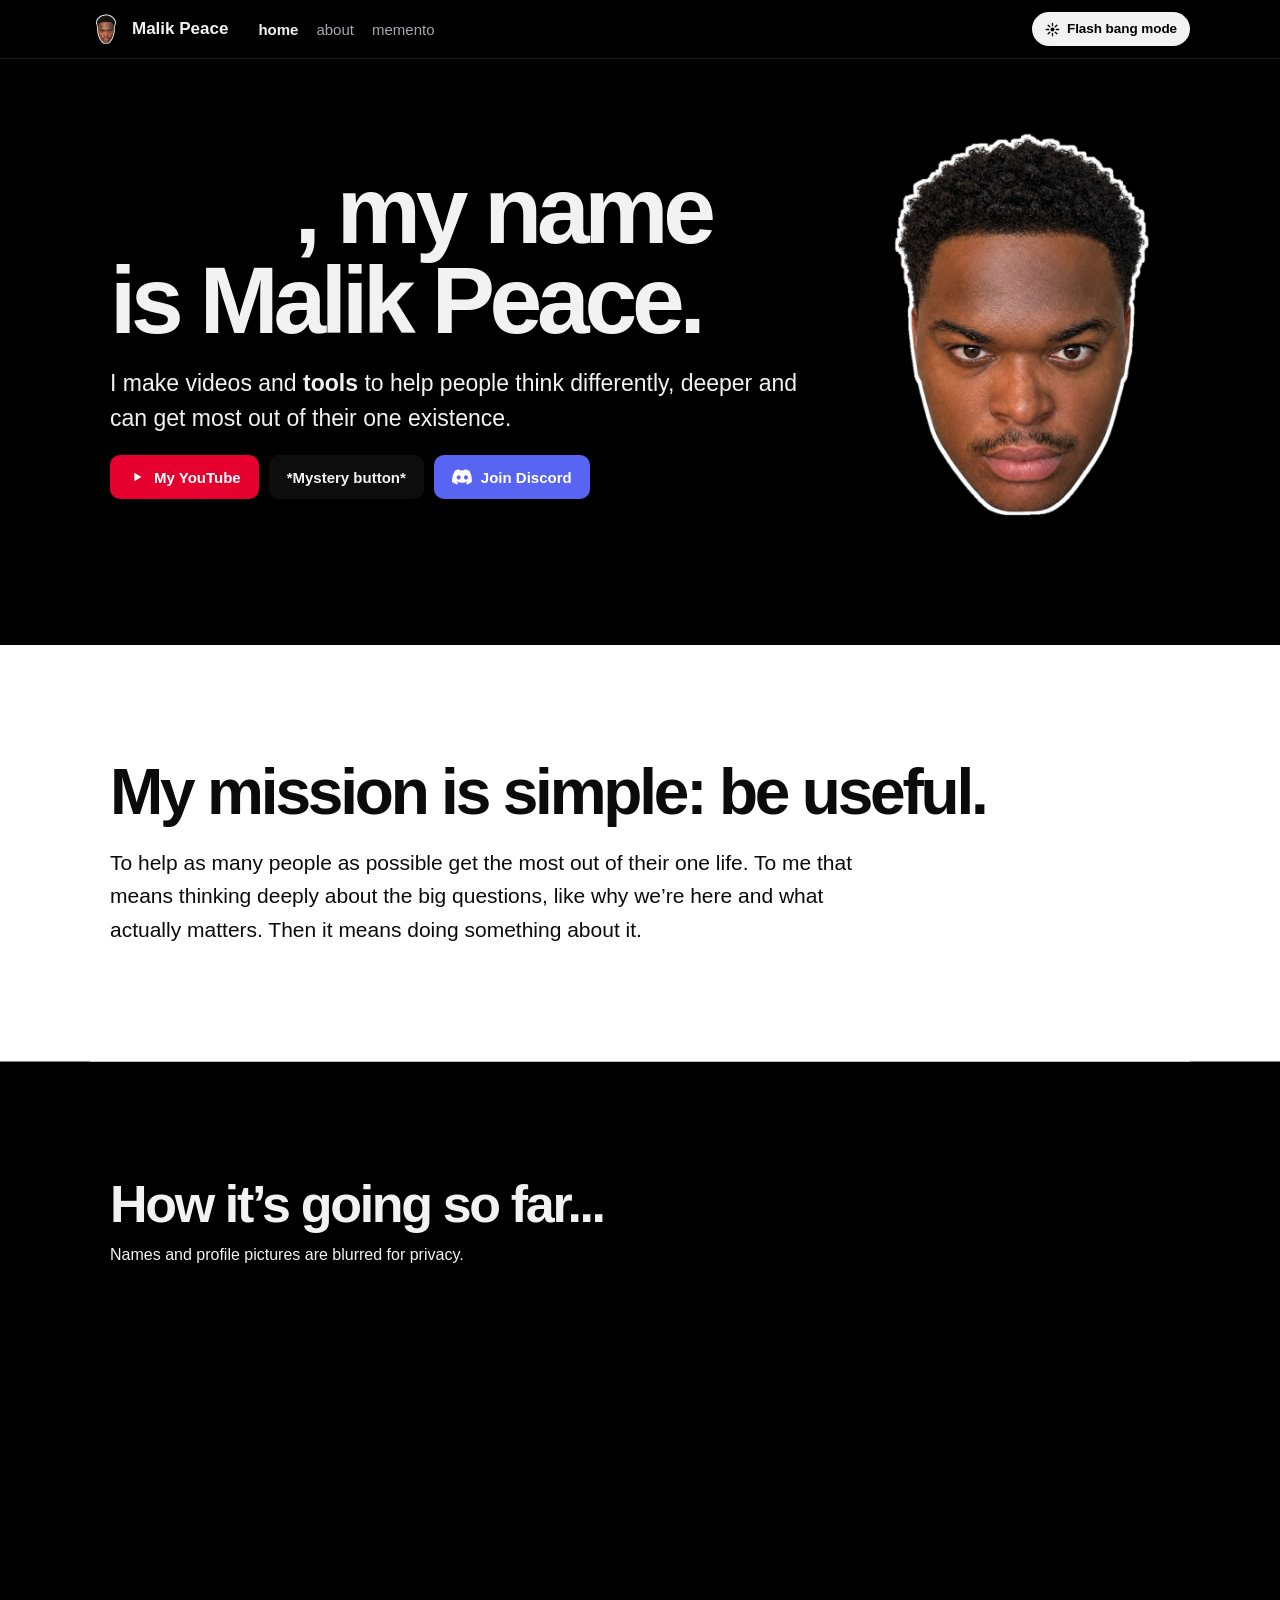
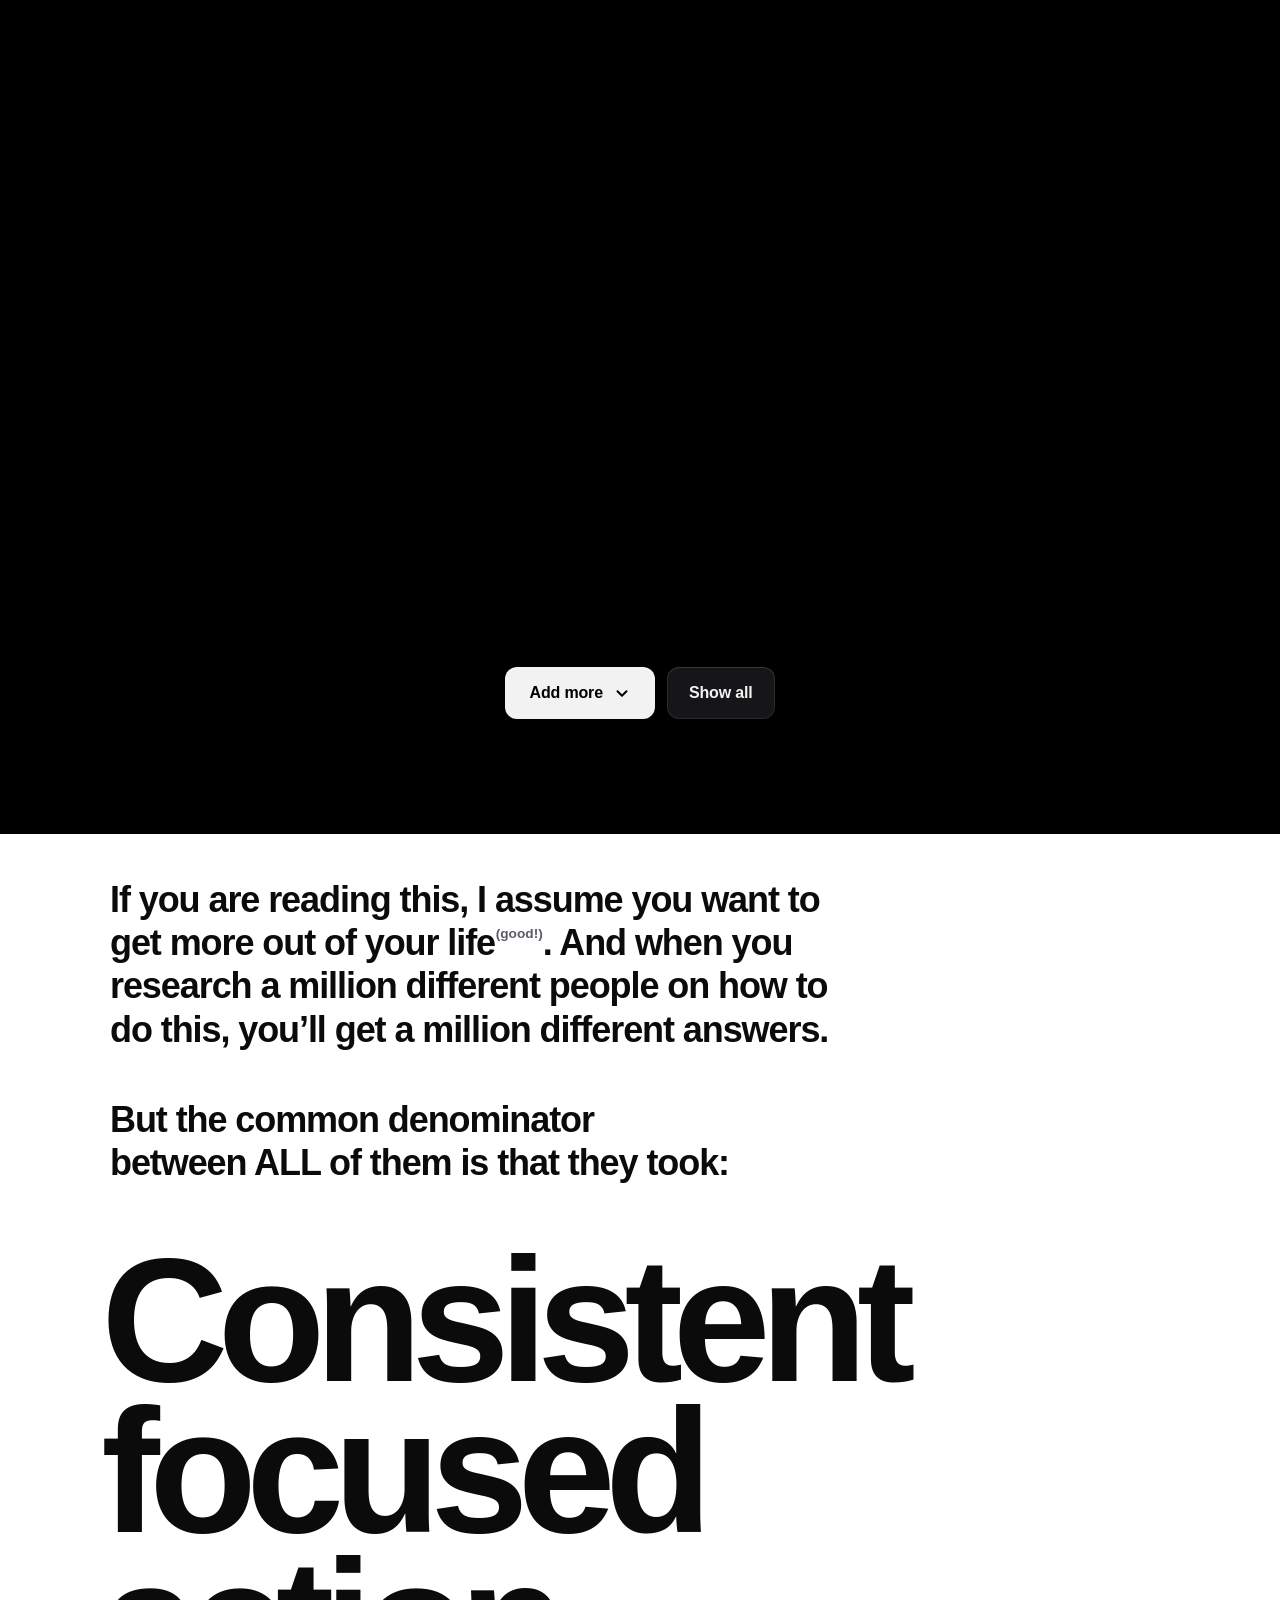
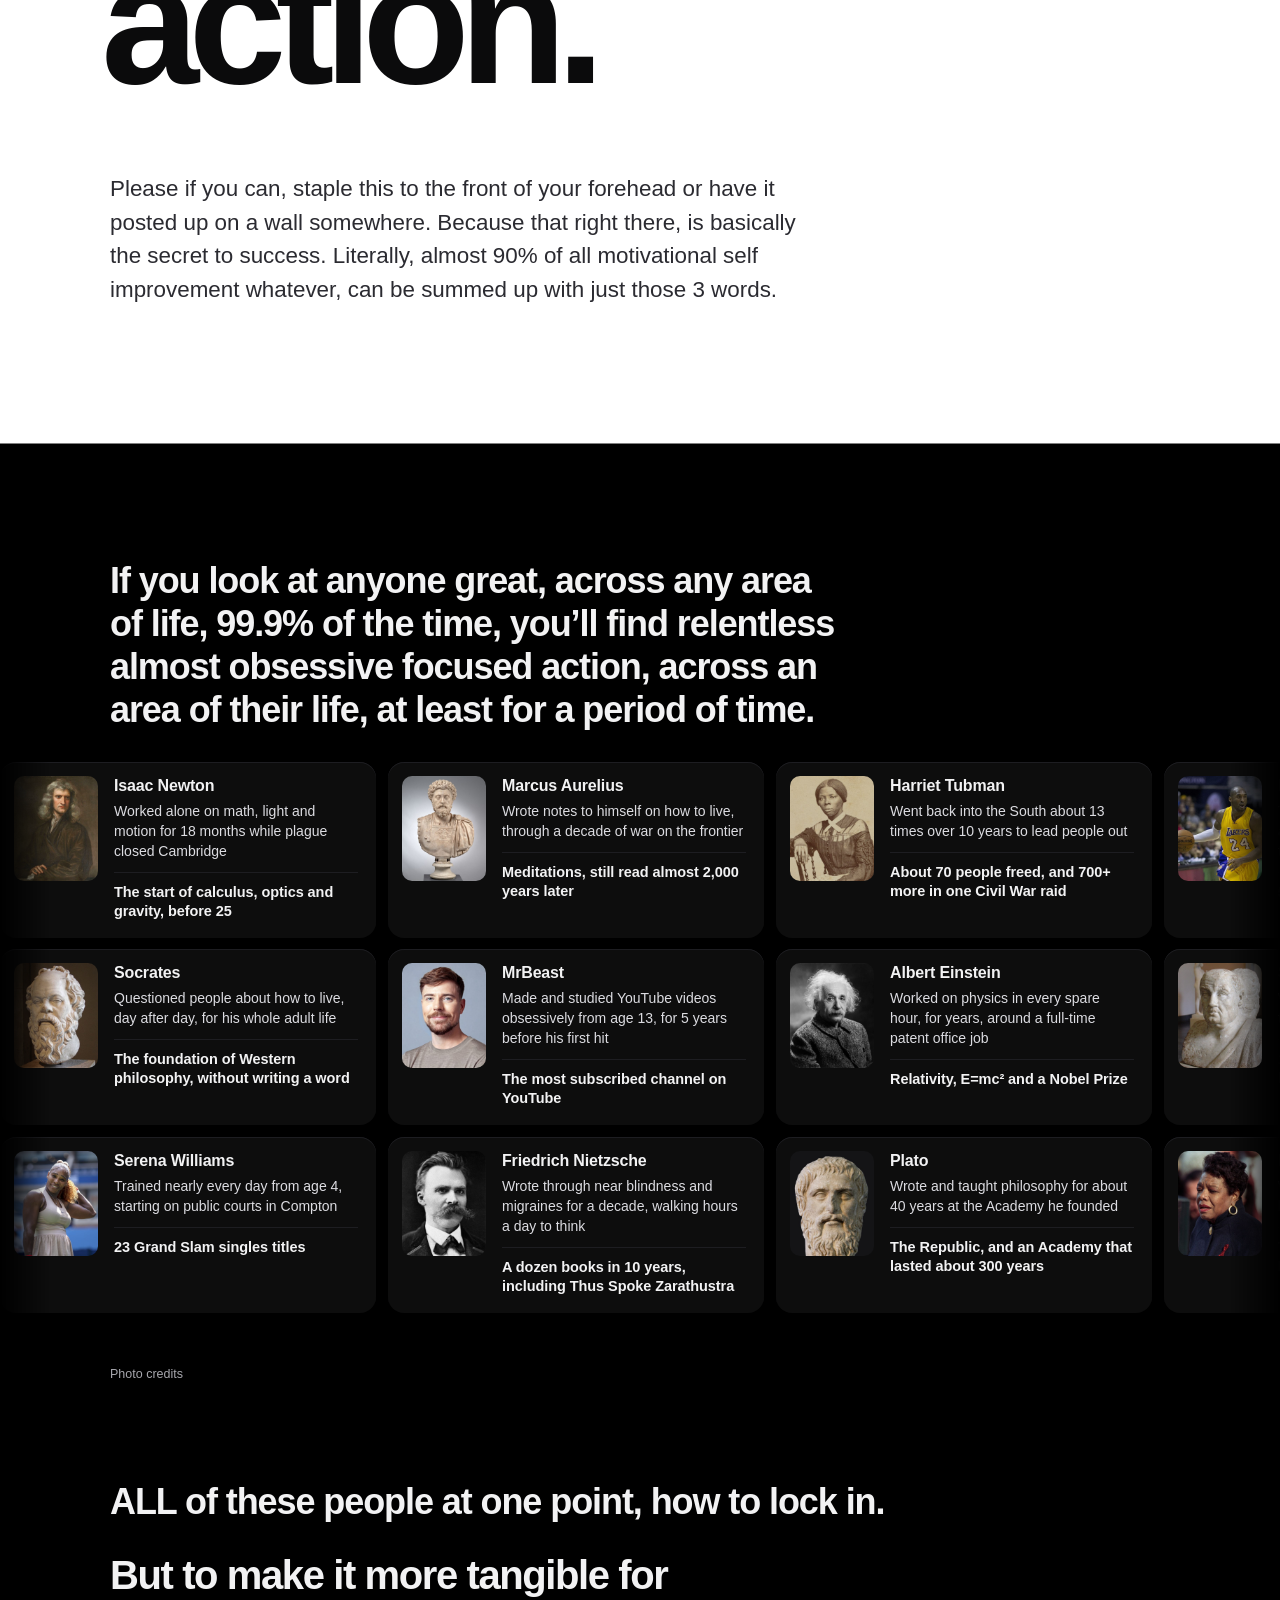
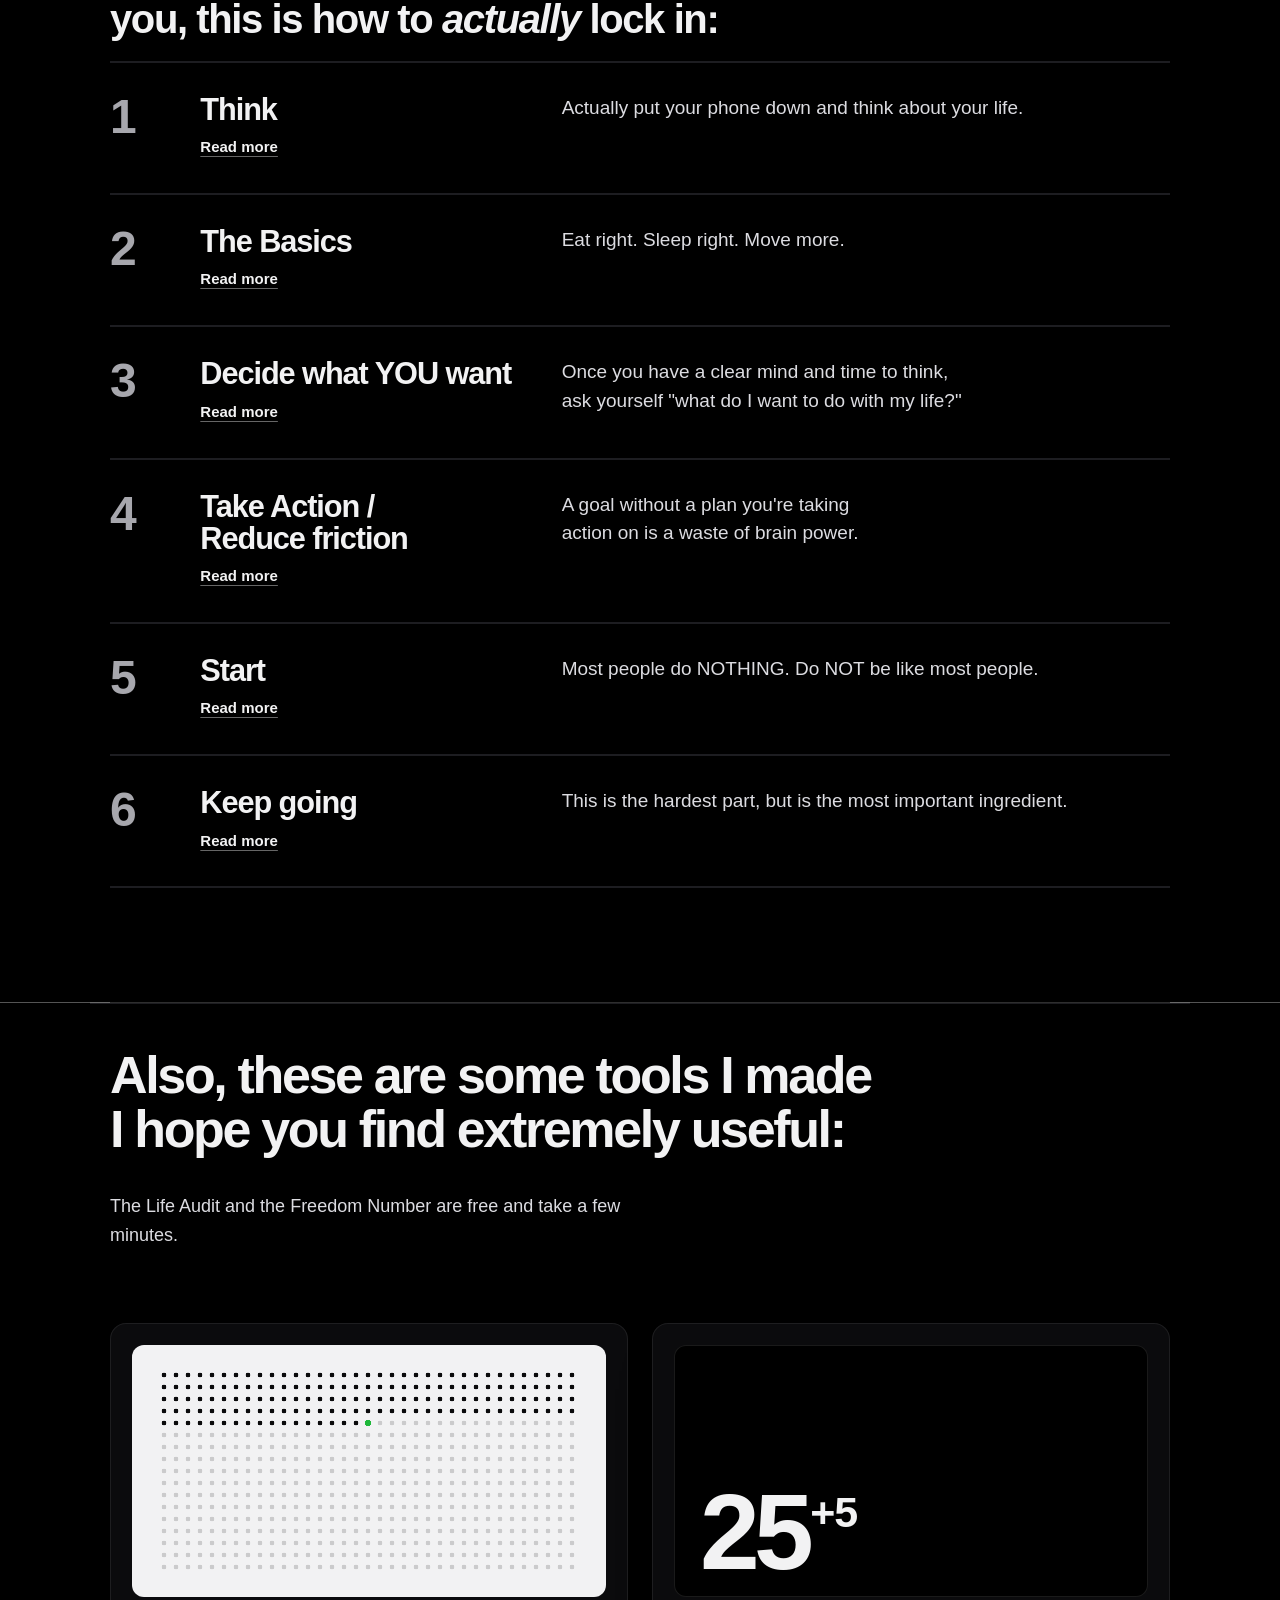
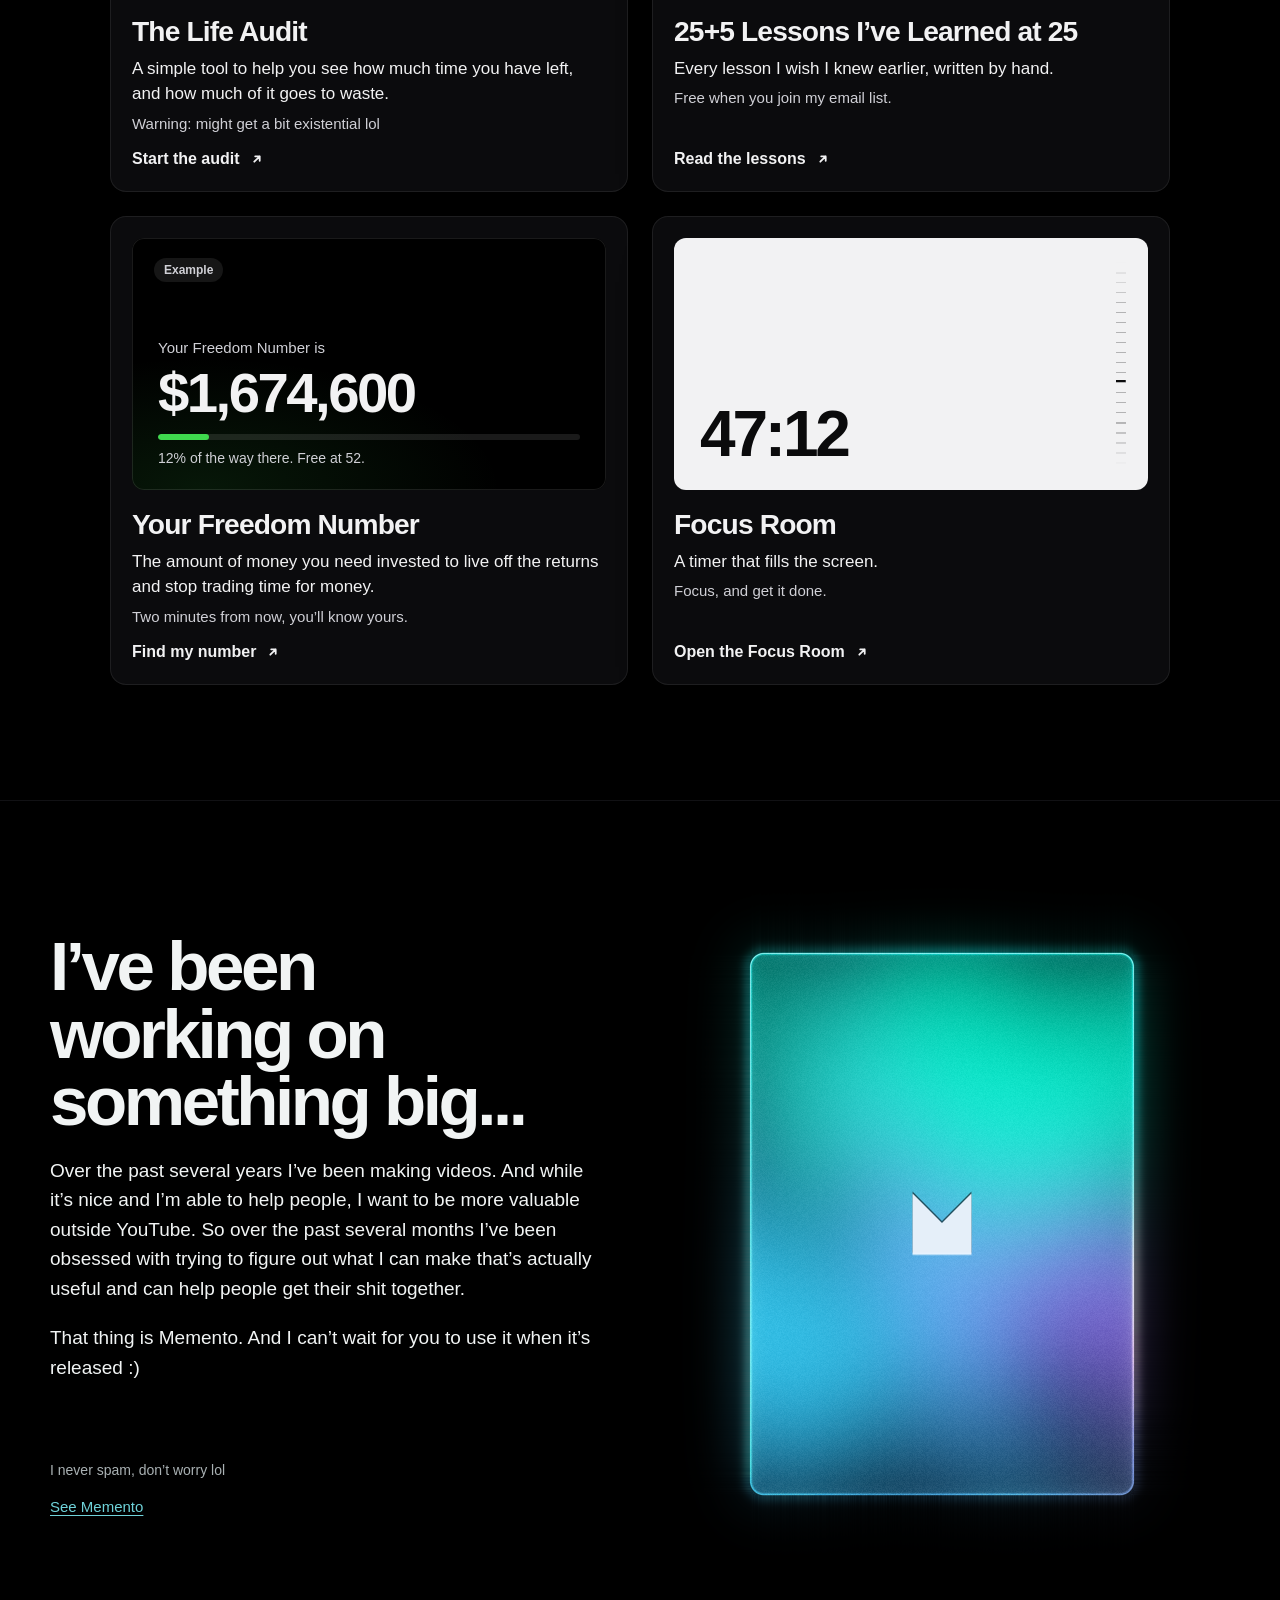
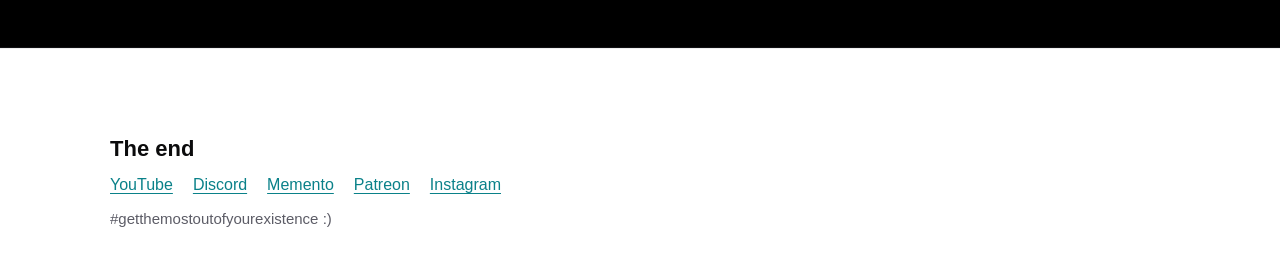
==== commit dd6044c5: "Stats: no dead-click or heatmap capture on the site Co-Authored-By: Claude Opus 5.5 <noreply@anthrop" ====
--- a/index.html
+++ b/index.html
@@ -18,7 +18,7 @@
 <link rel="preconnect" href="https://fonts.googleapis.com">
 <link rel="stylesheet" href="https://fonts.googleapis.com/css2?family=Roboto:wght@400;500;700&display=swap">
 <link rel="stylesheet" href="assets/site.css?v=32">
-<script src="/assets/stats.js?v=1" async></script>
+<script src="/assets/stats.js?v=2" async></script>
 </head>
 <body class="s1 s5 s7 page-home">
 <div id="app"><header class="s1-top"><div class="bar"><a class="name" href="./"><img src="assets/face-sq-ol.png" alt="">Malik Peace</a><nav aria-label="Pages"><a href="./" aria-current="page">home</a><a href="about/">about</a><a href="https://mementoapp.co" target="_blank" rel="noopener">memento</a></nav><div class="mp-acts"><button type="button" class="mp-act fb" data-flashbang aria-pressed="false"><span class="lbl"><span class="lb-l"><svg viewBox="0 0 20 20" aria-hidden="true"><path d="M10 1.8v3.1M10 15.1v3.1M1.8 10h3.1M15.1 10h3.1M4.2 4.2l2.2 2.2M13.6 13.6l2.2 2.2M4.2 15.8l2.2-2.2M13.6 6.4l2.2-2.2" stroke="currentColor" stroke-width="1.8" stroke-linecap="round"/><circle cx="10" cy="10" r="2.6" fill="currentColor"/></svg>Flash bang mode</span><span class="lb-d"><svg viewBox="0 0 20 20" aria-hidden="true"><path d="M10 1.8v3.1M10 15.1v3.1M1.8 10h3.1M15.1 10h3.1M4.2 4.2l2.2 2.2M13.6 13.6l2.2 2.2M4.2 15.8l2.2-2.2M13.6 6.4l2.2-2.2" stroke="currentColor" stroke-width="1.8" stroke-linecap="round"/><circle cx="10" cy="10" r="2.6" fill="currentColor"/></svg>Dark mode</span></span></button></div></div></header><main><section class="wide s7-me"><div class="tx"><h1><span class="l hi-line"><button type="button" class="hi">Hello</button>, my</span> <span class="l" data-lc="">name is</span> <span class="l">Malik Peace.</span></h1><p class="lede">I make videos and <a href="https://mementoapp.co" target="_blank" rel="noopener">tools</a> to help people think differently, deeper and can get most out of their one existence.</p><div class="btns"><a class="btn yt" href="https://www.youtube.com/@malikpeace_" target="_blank" rel="noopener"><svg viewBox="0 0 20 20" aria-hidden="true"><path d="M7 5.2v9.6L15 10z" fill="currentColor"></path></svg>My YouTube</a><a class="btn ghost" href="https://mementoapp.co" target="_blank" rel="noopener"><span data-lc="">*Mystery button*</span></a><a class="btn dc" href="https://discord.gg/UNbPAUc3y4" target="_blank" rel="noopener"><svg viewBox="0 0 71 55" aria-hidden="true"><path fill="currentColor" d="M60.1 4.9A58.5 58.5 0 0 0 45.4.2a.2.2 0 0 0-.2.1 40.8 40.8 0 0 0-1.8 3.7 54 54 0 0 0-16.2 0A37.4 37.4 0 0 0 25.4.3a.2.2 0 0 0-.2-.1A58.4 58.4 0 0 0 10.5 5 59.5 59.5 0 0 0 .4 44.8a.3.3 0 0 0 .1.2 58.7 58.7 0 0 0 17.7 9 .2.2 0 0 0 .3-.1 42 42 0 0 0 3.6-5.9.2.2 0 0 0-.1-.3 38.7 38.7 0 0 1-5.5-2.6.2.2 0 0 1 0-.4l1.1-.9a.2.2 0 0 1 .2 0 41.9 41.9 0 0 0 35.6 0 .2.2 0 0 1 .2 0l1.1.9a.2.2 0 0 1 0 .4c-1.8 1-3.6 1.9-5.5 2.6a.2.2 0 0 0-.1.3 47.2 47.2 0 0 0 3.6 5.9.2.2 0 0 0 .3.1A58.5 58.5 0 0 0 70.1 45a.3.3 0 0 0 .1-.2c1.6-16.7-2.7-31.2-11.3-44.1zM23.7 36.7c-3.8 0-7-3.5-7-7.8s3.1-7.8 7-7.8 7.1 3.5 7 7.8c0 4.3-3.1 7.8-7 7.8zm25.9 0c-3.9 0-7-3.5-7-7.8s3-7.8 7-7.8 7 3.5 7 7.8-3.1 7.8-7 7.8z"></path></svg><span data-lc="">Join Discord</span></a></div></div><figure class="ph"><img src="assets/face-cut-ol.png" alt="Malik Peace"></figure></section><section class="wide s7-mission"><h2>My mission is simple: be useful.</h2><p>To help as many people as possible get the most out of their one life. To me that means thinking deeply about the big questions, like why we’re here and what actually matters. Then it means doing something about it.</p></section><section class="wide sec ysec"><div class="ytw-head"><h2>How it’s going so far...</h2><p>Names and profile pictures are blurred for privacy.</p></div><div class="ymarq" id="ymarq7" aria-label="Real YouTube comments"></div><div class="ybtns"><button type="button" class="ytbtn" id="ytallbtn" aria-expanded="false"><span class="lbl">Add more</span><svg class="chev" viewBox="0 0 20 20" aria-hidden="true"><path d="M5 8l5 5 5-5"></path></svg></button><button type="button" class="ytbtn" id="ywallbtn">Show all</button></div><div class="ywall" id="ywall" hidden=""></div></section><section class="wide sec s7-val" id="s7-value"><p class="bridge">If you are reading this, I assume you want to get more out of your life<sup class="good" data-lc="">(good!)</sup>. And when you research a million different people on how to do this, you’ll get a million different answers.</p><p class="bridge bridge2">But the common denominator between ALL of them is that they took:</p><p class="stmt" data-lc=""><span data-lc="">Consistent</span><span data-lc="">focused</span><span data-lc="">action.</span></p><p class="intro">Please if you can, staple this to the front of your forehead or have it posted up on a wall somewhere. Because that right there, is basically the secret to success. Literally, almost 90% of all motivational self improvement whatever, can be summed up with just those 3 words.</p><div class="steps7"><section class="great7" aria-label="Examples"><p class="great-h">If you look at anyone great, across any area of life, 99.9% of the time, you’ll find relentless almost obsessive focused action, across an area of their life, at least for a period of time.</p><div class="great-row" id="greatRow" aria-label="People"><ul class="row" style="--dur:153s"><li class="gp"><span class="gp-ph"><img src="assets/people/isaac-newton.jpg" alt="Isaac Newton" loading="lazy" width="480" height="600"></span><b class="gp-n">Isaac Newton</b><span class="gp-did">Worked alone on math, light and motion for 18 months while plague closed Cambridge</span><span class="gp-got">The start of calculus, optics and gravity, before 25</span></li><li class="gp"><span class="gp-ph"><img src="assets/people/marcus-aurelius.jpg" alt="Marcus Aurelius" loading="lazy" width="480" height="600"></span><b class="gp-n">Marcus Aurelius</b><span class="gp-did">Wrote notes to himself on how to live, through a decade of war on the frontier</span><span class="gp-got">Meditations, still read almost 2,000 years later</span></li><li class="gp"><span class="gp-ph"><img src="assets/people/harriet-tubman.jpg" alt="Harriet Tubman" loading="lazy" width="480" height="600"></span><b class="gp-n">Harriet Tubman</b><span class="gp-did">Went back into the South about 13 times over 10 years to lead people out</span><span class="gp-got">About 70 people freed, and 700+ more in one Civil War raid</span></li><li class="gp"><span class="gp-ph"><img src="assets/people/kobe-bryant.jpg" alt="Kobe Bryant" loading="lazy" width="480" height="600"></span><b class="gp-n">Kobe Bryant</b><span class="gp-did">Trained before sunrise, often from 4 a.m., through 20 seasons with one team</span><span class="gp-got">5 NBA titles and 18 All-Star games</span></li><li class="gp"><span class="gp-ph"><img src="assets/people/steve-jobs.jpg" alt="Steve Jobs" loading="lazy" width="480" height="600"></span><b class="gp-n">Steve Jobs</b><span class="gp-did">Obsessed over every detail of his products for 30+ years, even after Apple pushed him out</span><span class="gp-got">The Mac, the iPod, the iPhone and Pixar</span></li><li class="gp"><span class="gp-ph"><img src="assets/people/epictetus.jpg" alt="Epictetus" loading="lazy" width="480" height="600"></span><b class="gp-n">Epictetus</b><span class="gp-did">Born into slavery, then taught Stoic philosophy for decades at his own school</span><span class="gp-got">The Enchiridion, still read 1,900 years later</span></li><li class="gp"><span class="gp-ph"><img src="assets/people/lebron-james.jpg" alt="LeBron James" loading="lazy" width="480" height="600"></span><b class="gp-n">LeBron James</b><span class="gp-did">Trained and played at the top of the NBA, every season, for over 20 years</span><span class="gp-got">4 titles and the most points in NBA history</span></li><li class="gp"><span class="gp-ph"><img src="assets/people/aristotle.jpg" alt="Aristotle" loading="lazy" width="480" height="600"></span><b class="gp-n">Aristotle</b><span class="gp-did">Studied under Plato for 20 years from age 17, then taught for decades</span><span class="gp-got">The foundations of logic, biology and ethics</span></li><li class="gp"><span class="gp-ph"><img src="assets/people/david-goggins.jpg" alt="David Goggins" loading="lazy" width="480" height="600"></span><b class="gp-n">David Goggins</b><span class="gp-did">Trained for hours a day and lost 100+ pounds in under 3 months</span><span class="gp-got">Navy SEAL, ultramarathoner and pull-up record holder</span></li><li class="gp"><span class="gp-ph"><img src="assets/people/muhammad-ali.jpg" alt="Muhammad Ali" loading="lazy" width="480" height="600"></span><b class="gp-n">Muhammad Ali</b><span class="gp-did">Stood by his beliefs through 3+ years banned from boxing, then fought his way back</span><span class="gp-got">Heavyweight champion of the world, three times</span></li><li class="gp"><span class="gp-ph"><img src="assets/people/diogenes.jpg" alt="Diogenes" loading="lazy" width="480" height="600"></span><b class="gp-n">Diogenes</b><span class="gp-did">Lived his philosophy every day with almost nothing, sleeping in a clay jar</span><span class="gp-got">Cynicism, which helped shape Stoicism</span></li><li class="gp"><span class="gp-ph"><img src="assets/people/arthur-schopenhauer.jpg" alt="Arthur Schopenhauer" loading="lazy" width="480" height="600"></span><b class="gp-n">Arthur Schopenhauer</b><span class="gp-did">Kept refining one philosophy for 30+ years while almost nobody read it</span><span class="gp-got">Ideas that shaped Nietzsche, Wagner and Einstein</span></li><li class="gp"><span class="gp-ph"><img src="assets/people/cristiano-ronaldo.jpg" alt="Cristiano Ronaldo" loading="lazy" width="480" height="600"></span><b class="gp-n">Cristiano Ronaldo</b><span class="gp-did">Did extra training after practice, almost every day, for over 20 years</span><span class="gp-got">900+ goals and 5 Ballon d'Or awards</span></li><li class="gp"><span class="gp-ph"><img src="assets/people/galileo-galilei.jpg" alt="Galileo Galilei" loading="lazy" width="480" height="600"></span><b class="gp-n">Galileo Galilei</b><span class="gp-did">Built his own telescopes and studied the sky, night after night, for years</span><span class="gp-got">Jupiter's four largest moons, and the start of modern astronomy</span></li><li class="gp"><span class="gp-ph"><img src="assets/people/michel-de-montaigne.jpg" alt="Michel de Montaigne" loading="lazy" width="480" height="600"></span><b class="gp-n">Michel de Montaigne</b><span class="gp-did">Spent 20 years in his tower writing and rewriting one book</span><span class="gp-got">The Essays, which invented the essay</span></li><li class="gp"><span class="gp-ph"><img src="assets/people/william-shakespeare.jpg" alt="William Shakespeare" loading="lazy" width="480" height="600"></span><b class="gp-n">William Shakespeare</b><span class="gp-did">Wrote one or two plays a year for over 20 years</span><span class="gp-got">37 plays and 154 sonnets, still performed 400 years later</span></li><li class="gp"><span class="gp-ph"><img src="assets/people/carl-sagan.jpg" alt="Carl Sagan" loading="lazy" width="480" height="600"></span><b class="gp-n">Carl Sagan</b><span class="gp-did">Explained science to the public for decades, in books, on TV and on stage</span><span class="gp-got">Cosmos, watched by 500 million+ people</span></li><li class="gp" aria-hidden="true"><span class="gp-ph"><img src="assets/people/isaac-newton.jpg" alt="Isaac Newton" loading="lazy" width="480" height="600"></span><b class="gp-n">Isaac Newton</b><span class="gp-did">Worked alone on math, light and motion for 18 months while plague closed Cambridge</span><span class="gp-got">The start of calculus, optics and gravity, before 25</span></li><li class="gp" aria-hidden="true"><span class="gp-ph"><img src="assets/people/marcus-aurelius.jpg" alt="Marcus Aurelius" loading="lazy" width="480" height="600"></span><b class="gp-n">Marcus Aurelius</b><span class="gp-did">Wrote notes to himself on how to live, through a decade of war on the frontier</span><span class="gp-got">Meditations, still read almost 2,000 years later</span></li><li class="gp" aria-hidden="true"><span class="gp-ph"><img src="assets/people/harriet-tubman.jpg" alt="Harriet Tubman" loading="lazy" width="480" height="600"></span><b class="gp-n">Harriet Tubman</b><span class="gp-did">Went back into the South about 13 times over 10 years to lead people out</span><span class="gp-got">About 70 people freed, and 700+ more in one Civil War raid</span></li><li class="gp" aria-hidden="true"><span class="gp-ph"><img src="assets/people/kobe-bryant.jpg" alt="Kobe Bryant" loading="lazy" width="480" height="600"></span><b class="gp-n">Kobe Bryant</b><span class="gp-did">Trained before sunrise, often from 4 a.m., through 20 seasons with one team</span><span class="gp-got">5 NBA titles and 18 All-Star games</span></li><li class="gp" aria-hidden="true"><span class="gp-ph"><img src="assets/people/steve-jobs.jpg" alt="Steve Jobs" loading="lazy" width="480" height="600"></span><b class="gp-n">Steve Jobs</b><span class="gp-did">Obsessed over every detail of his products for 30+ years, even after Apple pushed him out</span><span class="gp-got">The Mac, the iPod, the iPhone and Pixar</span></li><li class="gp" aria-hidden="true"><span class="gp-ph"><img src="assets/people/epictetus.jpg" alt="Epictetus" loading="lazy" width="480" height="600"></span><b class="gp-n">Epictetus</b><span class="gp-did">Born into slavery, then taught Stoic philosophy for decades at his own school</span><span class="gp-got">The Enchiridion, still read 1,900 years later</span></li><li class="gp" aria-hidden="true"><span class="gp-ph"><img src="assets/people/lebron-james.jpg" alt="LeBron James" loading="lazy" width="480" height="600"></span><b class="gp-n">LeBron James</b><span class="gp-did">Trained and played at the top of the NBA, every season, for over 20 years</span><span class="gp-got">4 titles and the most points in NBA history</span></li><li class="gp" aria-hidden="true"><span class="gp-ph"><img src="assets/people/aristotle.jpg" alt="Aristotle" loading="lazy" width="480" height="600"></span><b class="gp-n">Aristotle</b><span class="gp-did">Studied under Plato for 20 years from age 17, then taught for decades</span><span class="gp-got">The foundations of logic, biology and ethics</span></li><li class="gp" aria-hidden="true"><span class="gp-ph"><img src="assets/people/david-goggins.jpg" alt="David Goggins" loading="lazy" width="480" height="600"></span><b class="gp-n">David Goggins</b><span class="gp-did">Trained for hours a day and lost 100+ pounds in under 3 months</span><span class="gp-got">Navy SEAL, ultramarathoner and pull-up record holder</span></li><li class="gp" aria-hidden="true"><span class="gp-ph"><img src="assets/people/muhammad-ali.jpg" alt="Muhammad Ali" loading="lazy" width="480" height="600"></span><b class="gp-n">Muhammad Ali</b><span class="gp-did">Stood by his beliefs through 3+ years banned from boxing, then fought his way back</span><span class="gp-got">Heavyweight champion of the world, three times</span></li><li class="gp" aria-hidden="true"><span class="gp-ph"><img src="assets/people/diogenes.jpg" alt="Diogenes" loading="lazy" width="480" height="600"></span><b class="gp-n">Diogenes</b><span class="gp-did">Lived his philosophy every day with almost nothing, sleeping in a clay jar</span><span class="gp-got">Cynicism, which helped shape Stoicism</span></li><li class="gp" aria-hidden="true"><span class="gp-ph"><img src="assets/people/arthur-schopenhauer.jpg" alt="Arthur Schopenhauer" loading="lazy" width="480" height="600"></span><b class="gp-n">Arthur Schopenhauer</b><span class="gp-did">Kept refining one philosophy for 30+ years while almost nobody read it</span><span class="gp-got">Ideas that shaped Nietzsche, Wagner and Einstein</span></li><li class="gp" aria-hidden="true"><span class="gp-ph"><img src="assets/people/cristiano-ronaldo.jpg" alt="Cristiano Ronaldo" loading="lazy" width="480" height="600"></span><b class="gp-n">Cristiano Ronaldo</b><span class="gp-did">Did extra training after practice, almost every day, for over 20 years</span><span class="gp-got">900+ goals and 5 Ballon d'Or awards</span></li><li class="gp" aria-hidden="true"><span class="gp-ph"><img src="assets/people/galileo-galilei.jpg" alt="Galileo Galilei" loading="lazy" width="480" height="600"></span><b class="gp-n">Galileo Galilei</b><span class="gp-did">Built his own telescopes and studied the sky, night after night, for years</span><span class="gp-got">Jupiter's four largest moons, and the start of modern astronomy</span></li><li class="gp" aria-hidden="true"><span class="gp-ph"><img src="assets/people/michel-de-montaigne.jpg" alt="Michel de Montaigne" loading="lazy" width="480" height="600"></span><b class="gp-n">Michel de Montaigne</b><span class="gp-did">Spent 20 years in his tower writing and rewriting one book</span><span class="gp-got">The Essays, which invented the essay</span></li><li class="gp" aria-hidden="true"><span class="gp-ph"><img src="assets/people/william-shakespeare.jpg" alt="William Shakespeare" loading="lazy" width="480" height="600"></span><b class="gp-n">William Shakespeare</b><span class="gp-did">Wrote one or two plays a year for over 20 years</span><span class="gp-got">37 plays and 154 sonnets, still performed 400 years later</span></li><li class="gp" aria-hidden="true"><span class="gp-ph"><img src="assets/people/carl-sagan.jpg" alt="Carl Sagan" loading="lazy" width="480" height="600"></span><b class="gp-n">Carl Sagan</b><span class="gp-did">Explained science to the public for decades, in books, on TV and on stage</span><span class="gp-got">Cosmos, watched by 500 million+ people</span></li></ul><ul class="row rev" style="--dur:178s"><li class="gp"><span class="gp-ph"><img src="assets/people/socrates.jpg" alt="Socrates" loading="lazy" width="480" height="600"></span><b class="gp-n">Socrates</b><span class="gp-did">Questioned people about how to live, day after day, for his whole adult life</span><span class="gp-got">The foundation of Western philosophy, without writing a word</span></li><li class="gp"><span class="gp-ph"><img src="assets/people/mrbeast.jpg" alt="MrBeast" loading="lazy" width="480" height="600"></span><b class="gp-n">MrBeast</b><span class="gp-did">Made and studied YouTube videos obsessively from age 13, for 5 years before his first hit</span><span class="gp-got">The most subscribed channel on YouTube</span></li><li class="gp"><span class="gp-ph"><img src="assets/people/albert-einstein.jpg" alt="Albert Einstein" loading="lazy" width="480" height="600"></span><b class="gp-n">Albert Einstein</b><span class="gp-did">Worked on physics in every spare hour, for years, around a full-time patent office job</span><span class="gp-got">Relativity, E=mc² and a Nobel Prize</span></li><li class="gp"><span class="gp-ph"><img src="assets/people/seneca-the-younger.jpg" alt="Seneca" loading="lazy" width="480" height="600"></span><b class="gp-n">Seneca</b><span class="gp-did">Wrote letter after letter on how to live, through the last years of his life</span><span class="gp-got">124 letters still read 2,000 years later</span></li><li class="gp"><span class="gp-ph"><img src="assets/people/albert-camus.jpg" alt="Albert Camus" loading="lazy" width="480" height="600"></span><b class="gp-n">Albert Camus</b><span class="gp-did">Wrote nearly every day through tuberculosis and a world war</span><span class="gp-got">The Stranger, The Plague and a Nobel Prize at 44</span></li><li class="gp"><span class="gp-ph"><img src="assets/people/leonardo-da-vinci.jpg" alt="Leonardo da Vinci" loading="lazy" width="480" height="600"></span><b class="gp-n">Leonardo da Vinci</b><span class="gp-did">Reworked one portrait for over 10 years, while filling thousands of notebook pages</span><span class="gp-got">The Mona Lisa, the most famous painting in the world</span></li><li class="gp"><span class="gp-ph"><img src="assets/people/viktor-frankl.jpg" alt="Viktor Frankl" loading="lazy" width="480" height="600"></span><b class="gp-n">Viktor Frankl</b><span class="gp-did">Kept rebuilding his life's work on scraps of paper, through 3 years in Nazi camps</span><span class="gp-got">Man's Search for Meaning, read by millions</span></li><li class="gp"><span class="gp-ph"><img src="assets/people/charles-darwin.jpg" alt="Charles Darwin" loading="lazy" width="480" height="600"></span><b class="gp-n">Charles Darwin</b><span class="gp-did">Studied nature for 20+ years before publishing, 8 of them on barnacles alone</span><span class="gp-got">On the Origin of Species, and the theory of evolution</span></li><li class="gp"><span class="gp-ph"><img src="assets/people/j-k-rowling.jpg" alt="J.K. Rowling" loading="lazy" width="480" height="600"></span><b class="gp-n">J.K. Rowling</b><span class="gp-did">Wrote the first Harry Potter for about 5 years, then took 12 rejections</span><span class="gp-got">500 million+ Harry Potter books sold</span></li><li class="gp"><span class="gp-ph"><img src="assets/people/simone-de-beauvoir.jpg" alt="Simone de Beauvoir" loading="lazy" width="480" height="600"></span><b class="gp-n">Simone de Beauvoir</b><span class="gp-did">Wrote almost every day, mornings and afternoons, for decades</span><span class="gp-got">The Second Sex, which reshaped feminism</span></li><li class="gp"><span class="gp-ph"><img src="assets/people/jeff-bezos.jpg" alt="Jeff Bezos" loading="lazy" width="480" height="600"></span><b class="gp-n">Jeff Bezos</b><span class="gp-did">Put almost everything back into Amazon for 9 years before its first full year of profit</span><span class="gp-got">One of the biggest companies on Earth</span></li><li class="gp"><span class="gp-ph"><img src="assets/people/christopher-nolan.jpg" alt="Christopher Nolan" loading="lazy" width="480" height="600"></span><b class="gp-n">Christopher Nolan</b><span class="gp-did">Shot his first film on weekends for a year on £3,000, then kept making films for 25 years</span><span class="gp-got">Inception, Interstellar, Oppenheimer and an Oscar</span></li><li class="gp"><span class="gp-ph"><img src="assets/people/baruch-spinoza.jpg" alt="Baruch Spinoza" loading="lazy" width="480" height="600"></span><b class="gp-n">Baruch Spinoza</b><span class="gp-did">Wrote one book for 14 years, while grinding lenses to pay his way</span><span class="gp-got">The Ethics, still studied 350 years later</span></li><li class="gp"><span class="gp-ph"><img src="assets/people/fyodor-dostoevsky.jpg" alt="Fyodor Dostoevsky" loading="lazy" width="480" height="600"></span><b class="gp-n">Fyodor Dostoevsky</b><span class="gp-did">Kept writing for 30+ years, through debt, deadlines and 4 years in a Siberian prison camp</span><span class="gp-got">Crime and Punishment and The Brothers Karamazov</span></li><li class="gp"><span class="gp-ph"><img src="assets/people/abraham-lincoln.jpg" alt="Abraham Lincoln" loading="lazy" width="480" height="600"></span><b class="gp-n">Abraham Lincoln</b><span class="gp-did">Kept running for office for 28 years, through two lost Senate races</span><span class="gp-got">President, the Union saved and slavery ended</span></li><li class="gp"><span class="gp-ph"><img src="assets/people/nelson-mandela.jpg" alt="Nelson Mandela" loading="lazy" width="480" height="600"></span><b class="gp-n">Nelson Mandela</b><span class="gp-did">Never gave up the fight against apartheid, through 27 years in prison</span><span class="gp-got">The end of apartheid, and South Africa's first Black president</span></li><li class="gp"><span class="gp-ph"><img src="assets/people/neil-armstrong.jpg" alt="Neil Armstrong" loading="lazy" width="480" height="600"></span><b class="gp-n">Neil Armstrong</b><span class="gp-did">Flew experimental planes and spacecraft for 14 years, 200+ kinds of aircraft</span><span class="gp-got">The first steps on the Moon, in 1969</span></li><li class="gp" aria-hidden="true"><span class="gp-ph"><img src="assets/people/socrates.jpg" alt="Socrates" loading="lazy" width="480" height="600"></span><b class="gp-n">Socrates</b><span class="gp-did">Questioned people about how to live, day after day, for his whole adult life</span><span class="gp-got">The foundation of Western philosophy, without writing a word</span></li><li class="gp" aria-hidden="true"><span class="gp-ph"><img src="assets/people/mrbeast.jpg" alt="MrBeast" loading="lazy" width="480" height="600"></span><b class="gp-n">MrBeast</b><span class="gp-did">Made and studied YouTube videos obsessively from age 13, for 5 years before his first hit</span><span class="gp-got">The most subscribed channel on YouTube</span></li><li class="gp" aria-hidden="true"><span class="gp-ph"><img src="assets/people/albert-einstein.jpg" alt="Albert Einstein" loading="lazy" width="480" height="600"></span><b class="gp-n">Albert Einstein</b><span class="gp-did">Worked on physics in every spare hour, for years, around a full-time patent office job</span><span class="gp-got">Relativity, E=mc² and a Nobel Prize</span></li><li class="gp" aria-hidden="true"><span class="gp-ph"><img src="assets/people/seneca-the-younger.jpg" alt="Seneca" loading="lazy" width="480" height="600"></span><b class="gp-n">Seneca</b><span class="gp-did">Wrote letter after letter on how to live, through the last years of his life</span><span class="gp-got">124 letters still read 2,000 years later</span></li><li class="gp" aria-hidden="true"><span class="gp-ph"><img src="assets/people/albert-camus.jpg" alt="Albert Camus" loading="lazy" width="480" height="600"></span><b class="gp-n">Albert Camus</b><span class="gp-did">Wrote nearly every day through tuberculosis and a world war</span><span class="gp-got">The Stranger, The Plague and a Nobel Prize at 44</span></li><li class="gp" aria-hidden="true"><span class="gp-ph"><img src="assets/people/leonardo-da-vinci.jpg" alt="Leonardo da Vinci" loading="lazy" width="480" height="600"></span><b class="gp-n">Leonardo da Vinci</b><span class="gp-did">Reworked one portrait for over 10 years, while filling thousands of notebook pages</span><span class="gp-got">The Mona Lisa, the most famous painting in the world</span></li><li class="gp" aria-hidden="true"><span class="gp-ph"><img src="assets/people/viktor-frankl.jpg" alt="Viktor Frankl" loading="lazy" width="480" height="600"></span><b class="gp-n">Viktor Frankl</b><span class="gp-did">Kept rebuilding his life's work on scraps of paper, through 3 years in Nazi camps</span><span class="gp-got">Man's Search for Meaning, read by millions</span></li><li class="gp" aria-hidden="true"><span class="gp-ph"><img src="assets/people/charles-darwin.jpg" alt="Charles Darwin" loading="lazy" width="480" height="600"></span><b class="gp-n">Charles Darwin</b><span class="gp-did">Studied nature for 20+ years before publishing, 8 of them on barnacles alone</span><span class="gp-got">On the Origin of Species, and the theory of evolution</span></li><li class="gp" aria-hidden="true"><span class="gp-ph"><img src="assets/people/j-k-rowling.jpg" alt="J.K. Rowling" loading="lazy" width="480" height="600"></span><b class="gp-n">J.K. Rowling</b><span class="gp-did">Wrote the first Harry Potter for about 5 years, then took 12 rejections</span><span class="gp-got">500 million+ Harry Potter books sold</span></li><li class="gp" aria-hidden="true"><span class="gp-ph"><img src="assets/people/simone-de-beauvoir.jpg" alt="Simone de Beauvoir" loading="lazy" width="480" height="600"></span><b class="gp-n">Simone de Beauvoir</b><span class="gp-did">Wrote almost every day, mornings and afternoons, for decades</span><span class="gp-got">The Second Sex, which reshaped feminism</span></li><li class="gp" aria-hidden="true"><span class="gp-ph"><img src="assets/people/jeff-bezos.jpg" alt="Jeff Bezos" loading="lazy" width="480" height="600"></span><b class="gp-n">Jeff Bezos</b><span class="gp-did">Put almost everything back into Amazon for 9 years before its first full year of profit</span><span class="gp-got">One of the biggest companies on Earth</span></li><li class="gp" aria-hidden="true"><span class="gp-ph"><img src="assets/people/christopher-nolan.jpg" alt="Christopher Nolan" loading="lazy" width="480" height="600"></span><b class="gp-n">Christopher Nolan</b><span class="gp-did">Shot his first film on weekends for a year on £3,000, then kept making films for 25 years</span><span class="gp-got">Inception, Interstellar, Oppenheimer and an Oscar</span></li><li class="gp" aria-hidden="true"><span class="gp-ph"><img src="assets/people/baruch-spinoza.jpg" alt="Baruch Spinoza" loading="lazy" width="480" height="600"></span><b class="gp-n">Baruch Spinoza</b><span class="gp-did">Wrote one book for 14 years, while grinding lenses to pay his way</span><span class="gp-got">The Ethics, still studied 350 years later</span></li><li class="gp" aria-hidden="true"><span class="gp-ph"><img src="assets/people/fyodor-dostoevsky.jpg" alt="Fyodor Dostoevsky" loading="lazy" width="480" height="600"></span><b class="gp-n">Fyodor Dostoevsky</b><span class="gp-did">Kept writing for 30+ years, through debt, deadlines and 4 years in a Siberian prison camp</span><span class="gp-got">Crime and Punishment and The Brothers Karamazov</span></li><li class="gp" aria-hidden="true"><span class="gp-ph"><img src="assets/people/abraham-lincoln.jpg" alt="Abraham Lincoln" loading="lazy" width="480" height="600"></span><b class="gp-n">Abraham Lincoln</b><span class="gp-did">Kept running for office for 28 years, through two lost Senate races</span><span class="gp-got">President, the Union saved and slavery ended</span></li><li class="gp" aria-hidden="true"><span class="gp-ph"><img src="assets/people/nelson-mandela.jpg" alt="Nelson Mandela" loading="lazy" width="480" height="600"></span><b class="gp-n">Nelson Mandela</b><span class="gp-did">Never gave up the fight against apartheid, through 27 years in prison</span><span class="gp-got">The end of apartheid, and South Africa's first Black president</span></li><li class="gp" aria-hidden="true"><span class="gp-ph"><img src="assets/people/neil-armstrong.jpg" alt="Neil Armstrong" loading="lazy" width="480" height="600"></span><b class="gp-n">Neil Armstrong</b><span class="gp-did">Flew experimental planes and spacecraft for 14 years, 200+ kinds of aircraft</span><span class="gp-got">The first steps on the Moon, in 1969</span></li></ul><ul class="row" style="--dur:136s"><li class="gp"><span class="gp-ph"><img src="assets/people/serena-williams.jpg" alt="Serena Williams" loading="lazy" width="480" height="600"></span><b class="gp-n">Serena Williams</b><span class="gp-did">Trained nearly every day from age 4, starting on public courts in Compton</span><span class="gp-got">23 Grand Slam singles titles</span></li><li class="gp"><span class="gp-ph"><img src="assets/people/friedrich-nietzsche.jpg" alt="Friedrich Nietzsche" loading="lazy" width="480" height="600"></span><b class="gp-n">Friedrich Nietzsche</b><span class="gp-did">Wrote through near blindness and migraines for a decade, walking hours a day to think</span><span class="gp-got">A dozen books in 10 years, including Thus Spoke Zarathustra</span></li><li class="gp"><span class="gp-ph"><img src="assets/people/plato.jpg" alt="Plato" loading="lazy" width="480" height="600"></span><b class="gp-n">Plato</b><span class="gp-did">Wrote and taught philosophy for about 40 years at the Academy he founded</span><span class="gp-got">The Republic, and an Academy that lasted about 300 years</span></li><li class="gp"><span class="gp-ph"><img src="assets/people/maya-angelou.jpg" alt="Maya Angelou" loading="lazy" width="480" height="600"></span><b class="gp-n">Maya Angelou</b><span class="gp-did">Wrote every morning for decades, in a hotel room she rented just to write</span><span class="gp-got">7 autobiographies, poetry and the Presidential Medal of Freedom</span></li><li class="gp"><span class="gp-ph"><img src="assets/people/simone-biles.jpg" alt="Simone Biles" loading="lazy" width="480" height="600"></span><b class="gp-n">Simone Biles</b><span class="gp-did">Trained in the gym nearly every day for 20+ years, since age 6</span><span class="gp-got">30 World medals and 11 Olympic medals</span></li><li class="gp"><span class="gp-ph"><img src="assets/people/jean-paul-sartre.jpg" alt="Jean-Paul Sartre" loading="lazy" width="480" height="600"></span><b class="gp-n">Jean-Paul Sartre</b><span class="gp-did">Wrote every morning and every evening, almost every day, for decades</span><span class="gp-got">Being and Nothingness, and a Nobel Prize he turned down</span></li><li class="gp"><span class="gp-ph"><img src="assets/people/marie-curie.jpg" alt="Marie Curie" loading="lazy" width="480" height="600"></span><b class="gp-n">Marie Curie</b><span class="gp-did">Stirred tons of ore by hand in a leaky shed for about 4 years to isolate radium</span><span class="gp-got">Two Nobel Prizes, the first person to win in two sciences</span></li><li class="gp"><span class="gp-ph"><img src="assets/people/soren-kierkegaard.jpg" alt="Søren Kierkegaard" loading="lazy" width="480" height="600"></span><b class="gp-n">Søren Kierkegaard</b><span class="gp-did">Wrote at a furious pace for about 12 years, three major books in 1843 alone</span><span class="gp-got">The foundations of existentialism</span></li><li class="gp"><span class="gp-ph"><img src="assets/people/confucius.jpg" alt="Confucius" loading="lazy" width="480" height="600"></span><b class="gp-n">Confucius</b><span class="gp-did">Taught students how to live and lead for decades, much of it wandering from state to state</span><span class="gp-got">The Analects, and 2,500 years of influence</span></li><li class="gp"><span class="gp-ph"><img src="assets/people/malala-yousafzai.jpg" alt="Malala Yousafzai" loading="lazy" width="480" height="600"></span><b class="gp-n">Malala Yousafzai</b><span class="gp-did">Spoke up for girls' education from age 11, and kept going after being shot at 15</span><span class="gp-got">The youngest Nobel Prize winner, at 17</span></li><li class="gp"><span class="gp-ph"><img src="assets/people/mahatma-gandhi.jpg" alt="Mahatma Gandhi" loading="lazy" width="480" height="600"></span><b class="gp-n">Mahatma Gandhi</b><span class="gp-did">Led nonviolent protest for about 30 years, once walking 240 miles to make salt</span><span class="gp-got">India's independence in 1947</span></li><li class="gp"><span class="gp-ph"><img src="assets/people/gautama-buddha.jpg" alt="The Buddha" loading="lazy" width="480" height="600"></span><b class="gp-n">The Buddha</b><span class="gp-did">Spent 6 years searching for the end of suffering, then taught it for about 45 years</span><span class="gp-got">Buddhism, followed by hundreds of millions today</span></li><li class="gp"><span class="gp-ph"><img src="assets/people/martin-luther-king-jr.jpg" alt="Martin Luther King Jr." loading="lazy" width="480" height="600"></span><b class="gp-n">Martin Luther King Jr.</b><span class="gp-did">Gave 2,500+ speeches and traveled 6 million miles over 11 years</span><span class="gp-got">The Civil Rights Act and the Voting Rights Act</span></li><li class="gp"><span class="gp-ph"><img src="assets/people/elon-musk.jpg" alt="Elon Musk" loading="lazy" width="480" height="600"></span><b class="gp-n">Elon Musk</b><span class="gp-did">Worked 80 to 100 hour weeks for 20+ years on rockets and electric cars</span><span class="gp-got">SpaceX's reusable rockets, and Tesla, the most valuable carmaker</span></li><li class="gp"><span class="gp-ph"><img src="assets/people/arnold-schwarzenegger.jpg" alt="Arnold Schwarzenegger" loading="lazy" width="480" height="600"></span><b class="gp-n">Arnold Schwarzenegger</b><span class="gp-did">Trained 4 to 5 hours a day, six days a week, for over a decade</span><span class="gp-got">7 Mr. Olympia titles, then Hollywood and Governor of California</span></li><li class="gp"><span class="gp-ph"><img src="assets/people/wright-brothers.jpg" alt="Orville Wright" loading="lazy" width="480" height="600"></span><b class="gp-n">Orville Wright</b><span class="gp-did">Built and tested kites, gliders and engines with his brother for 4 years</span><span class="gp-got">The first powered flight, in 1903</span></li><li class="gp" aria-hidden="true"><span class="gp-ph"><img src="assets/people/serena-williams.jpg" alt="Serena Williams" loading="lazy" width="480" height="600"></span><b class="gp-n">Serena Williams</b><span class="gp-did">Trained nearly every day from age 4, starting on public courts in Compton</span><span class="gp-got">23 Grand Slam singles titles</span></li><li class="gp" aria-hidden="true"><span class="gp-ph"><img src="assets/people/friedrich-nietzsche.jpg" alt="Friedrich Nietzsche" loading="lazy" width="480" height="600"></span><b class="gp-n">Friedrich Nietzsche</b><span class="gp-did">Wrote through near blindness and migraines for a decade, walking hours a day to think</span><span class="gp-got">A dozen books in 10 years, including Thus Spoke Zarathustra</span></li><li class="gp" aria-hidden="true"><span class="gp-ph"><img src="assets/people/plato.jpg" alt="Plato" loading="lazy" width="480" height="600"></span><b class="gp-n">Plato</b><span class="gp-did">Wrote and taught philosophy for about 40 years at the Academy he founded</span><span class="gp-got">The Republic, and an Academy that lasted about 300 years</span></li><li class="gp" aria-hidden="true"><span class="gp-ph"><img src="assets/people/maya-angelou.jpg" alt="Maya Angelou" loading="lazy" width="480" height="600"></span><b class="gp-n">Maya Angelou</b><span class="gp-did">Wrote every morning for decades, in a hotel room she rented just to write</span><span class="gp-got">7 autobiographies, poetry and the Presidential Medal of Freedom</span></li><li class="gp" aria-hidden="true"><span class="gp-ph"><img src="assets/people/simone-biles.jpg" alt="Simone Biles" loading="lazy" width="480" height="600"></span><b class="gp-n">Simone Biles</b><span class="gp-did">Trained in the gym nearly every day for 20+ years, since age 6</span><span class="gp-got">30 World medals and 11 Olympic medals</span></li><li class="gp" aria-hidden="true"><span class="gp-ph"><img src="assets/people/jean-paul-sartre.jpg" alt="Jean-Paul Sartre" loading="lazy" width="480" height="600"></span><b class="gp-n">Jean-Paul Sartre</b><span class="gp-did">Wrote every morning and every evening, almost every day, for decades</span><span class="gp-got">Being and Nothingness, and a Nobel Prize he turned down</span></li><li class="gp" aria-hidden="true"><span class="gp-ph"><img src="assets/people/marie-curie.jpg" alt="Marie Curie" loading="lazy" width="480" height="600"></span><b class="gp-n">Marie Curie</b><span class="gp-did">Stirred tons of ore by hand in a leaky shed for about 4 years to isolate radium</span><span class="gp-got">Two Nobel Prizes, the first person to win in two sciences</span></li><li class="gp" aria-hidden="true"><span class="gp-ph"><img src="assets/people/soren-kierkegaard.jpg" alt="Søren Kierkegaard" loading="lazy" width="480" height="600"></span><b class="gp-n">Søren Kierkegaard</b><span class="gp-did">Wrote at a furious pace for about 12 years, three major books in 1843 alone</span><span class="gp-got">The foundations of existentialism</span></li><li class="gp" aria-hidden="true"><span class="gp-ph"><img src="assets/people/confucius.jpg" alt="Confucius" loading="lazy" width="480" height="600"></span><b class="gp-n">Confucius</b><span class="gp-did">Taught students how to live and lead for decades, much of it wandering from state to state</span><span class="gp-got">The Analects, and 2,500 years of influence</span></li><li class="gp" aria-hidden="true"><span class="gp-ph"><img src="assets/people/malala-yousafzai.jpg" alt="Malala Yousafzai" loading="lazy" width="480" height="600"></span><b class="gp-n">Malala Yousafzai</b><span class="gp-did">Spoke up for girls' education from age 11, and kept going after being shot at 15</span><span class="gp-got">The youngest Nobel Prize winner, at 17</span></li><li class="gp" aria-hidden="true"><span class="gp-ph"><img src="assets/people/mahatma-gandhi.jpg" alt="Mahatma Gandhi" loading="lazy" width="480" height="600"></span><b class="gp-n">Mahatma Gandhi</b><span class="gp-did">Led nonviolent protest for about 30 years, once walking 240 miles to make salt</span><span class="gp-got">India's independence in 1947</span></li><li class="gp" aria-hidden="true"><span class="gp-ph"><img src="assets/people/gautama-buddha.jpg" alt="The Buddha" loading="lazy" width="480" height="600"></span><b class="gp-n">The Buddha</b><span class="gp-did">Spent 6 years searching for the end of suffering, then taught it for about 45 years</span><span class="gp-got">Buddhism, followed by hundreds of millions today</span></li><li class="gp" aria-hidden="true"><span class="gp-ph"><img src="assets/people/martin-luther-king-jr.jpg" alt="Martin Luther King Jr." loading="lazy" width="480" height="600"></span><b class="gp-n">Martin Luther King Jr.</b><span class="gp-did">Gave 2,500+ speeches and traveled 6 million miles over 11 years</span><span class="gp-got">The Civil Rights Act and the Voting Rights Act</span></li><li class="gp" aria-hidden="true"><span class="gp-ph"><img src="assets/people/elon-musk.jpg" alt="Elon Musk" loading="lazy" width="480" height="600"></span><b class="gp-n">Elon Musk</b><span class="gp-did">Worked 80 to 100 hour weeks for 20+ years on rockets and electric cars</span><span class="gp-got">SpaceX's reusable rockets, and Tesla, the most valuable carmaker</span></li><li class="gp" aria-hidden="true"><span class="gp-ph"><img src="assets/people/arnold-schwarzenegger.jpg" alt="Arnold Schwarzenegger" loading="lazy" width="480" height="600"></span><b class="gp-n">Arnold Schwarzenegger</b><span class="gp-did">Trained 4 to 5 hours a day, six days a week, for over a decade</span><span class="gp-got">7 Mr. Olympia titles, then Hollywood and Governor of California</span></li><li class="gp" aria-hidden="true"><span class="gp-ph"><img src="assets/people/wright-brothers.jpg" alt="Orville Wright" loading="lazy" width="480" height="600"></span><b class="gp-n">Orville Wright</b><span class="gp-did">Built and tested kites, gliders and engines with his brother for 4 years</span><span class="gp-got">The first powered flight, in 1903</span></li></ul></div><details class="great-cr"><summary>Photo credits</summary><p>Via Wikimedia Commons. Isaac Newton: <a href="https://commons.wikimedia.org/wiki/File:Portrait_of_Sir_Isaac_Newton,_1689_(brightened).jpg" target="_blank" rel="noopener">Godfrey Kneller</a>, Public domain; Socrates: <a href="https://commons.wikimedia.org/wiki/File:Socrates_Louvre.jpg" target="_blank" rel="noopener">Copy of Lysippos (?)</a>, Public domain; Serena Williams: <a href="https://commons.wikimedia.org/wiki/File:Serena-Smiling-2020.png" target="_blank" rel="noopener">AndrewHenkelman</a>, CC BY-SA 4.0; Marcus Aurelius: <a href="https://commons.wikimedia.org/wiki/File:MSR-ra-61-b-1-DM.jpg" target="_blank" rel="noopener">Daniel Martin</a>, CC BY-SA 4.0; MrBeast: <a href="https://commons.wikimedia.org/wiki/File:MrBeast_in_2026_(cropped_4).png" target="_blank" rel="noopener">Tyren Redd</a>, CC BY 4.0; Friedrich Nietzsche: <a href="https://commons.wikimedia.org/wiki/File:Nietzsche187a.jpg" target="_blank" rel="noopener">Friedrich Hermann Hartmann</a>, Public domain; Harriet Tubman: <a href="https://commons.wikimedia.org/wiki/File:Carte-de-visite_portrait_of_Harriet_Tubman_(cropped).jpg" target="_blank" rel="noopener">Powelson, Benjamin F. 1823 - 1885</a>, Public domain; Albert Einstein: <a href="https://commons.wikimedia.org/wiki/File:Albert_Einstein_Head_cleaned.jpg" target="_blank" rel="noopener">Oren Jack Turner</a>, Public domain; Plato: <a href="https://commons.wikimedia.org/wiki/File:Plato_Silanion_Musei_Capitolini_MC1377.png" target="_blank" rel="noopener">Marie-Lan Nguyen</a>, Public domain; Kobe Bryant: <a href="https://commons.wikimedia.org/wiki/File:Kobe_Bryant_Dec_2014.jpg" target="_blank" rel="noopener">Keith Allison</a>, CC BY-SA 2.0; Seneca: <a href="https://commons.wikimedia.org/wiki/File:Duble_herma_of_Socrates_and_Seneca_Antikensammlung_Berlin_07.jpg" target="_blank" rel="noopener">Calidius</a>, CC BY-SA 3.0; Maya Angelou: <a href="https://commons.wikimedia.org/wiki/File:Angelou_at_Clinton_inauguration_(cropped_2).jpg" target="_blank" rel="noopener">Clinton Library</a>, Public domain; Steve Jobs: <a href="https://commons.wikimedia.org/wiki/File:Steve_Jobs_Headshot_2010_(cropped_4).jpg" target="_blank" rel="noopener">Matthew Yohe</a>, CC BY-SA 3.0; Albert Camus: <a href="https://commons.wikimedia.org/wiki/File:Albert_Camus,_gagnant_de_prix_Nobel,_portrait_en_buste,_pos%C3%A9_au_bureau,_faisant_face_%C3%A0_gauche,_cigarette_de_tabagisme.jpg" target="_blank" rel="noopener">Photograph by United Press International</a>, Public domain; Simone Biles: <a href="https://commons.wikimedia.org/wiki/File:Simone_Biles_National_Team_2024.jpg" target="_blank" rel="noopener">Ocoudis</a>, CC BY-SA 4.0; Epictetus: <a href="https://commons.wikimedia.org/wiki/File:Epicteti_Enchiridion_Latinis_versibus_adumbratum_(Oxford_1715)_frontispiece_(cropped).jpg" target="_blank" rel="noopener">William Sonmans / Michael Burghers</a>, Public domain; Leonardo da Vinci: <a href="https://commons.wikimedia.org/wiki/File:Francesco_Melzi_-_Portrait_of_Leonardo_(colour_correction).png" target="_blank" rel="noopener">Attributed to Francesco Melzi</a>, Public domain; Jean-Paul Sartre: <a href="https://commons.wikimedia.org/wiki/File:Jean_Paul_Sartre_1965.jpg" target="_blank" rel="noopener">Unknown authorUnknown author</a>, CC BY-SA 3.0 nl; LeBron James: <a href="https://commons.wikimedia.org/wiki/File:LeBron_James_(51959977144)_(cropped2).jpg" target="_blank" rel="noopener">Erik Drost</a>, CC BY 2.0; Viktor Frankl: <a href="https://commons.wikimedia.org/wiki/File:Viktor_Frankl2.jpg" target="_blank" rel="noopener">Prof. Dr. Franz Vesely</a>, CC BY-SA 3.0 de; Marie Curie: <a href="https://commons.wikimedia.org/wiki/File:Marie_Curie_c._1920s.jpg" target="_blank" rel="noopener">Henri Manuel</a>, Public domain; Aristotle: <a href="https://commons.wikimedia.org/wiki/File:Aristotle_Altemps_Inv8575.jpg" target="_blank" rel="noopener">After Lysippos</a>, Public domain; Charles Darwin: <a href="https://commons.wikimedia.org/wiki/File:Charles_Darwin_seated_crop.jpg" target="_blank" rel="noopener">Beao</a>, Public domain; Søren Kierkegaard: <a href="https://commons.wikimedia.org/wiki/File:S%C3%B8ren_Kierkegaard_(1813-1855)_-_(cropped).jpg" target="_blank" rel="noopener">La Biblioteca Real de Dinamarca</a>, Public domain; David Goggins: <a href="https://commons.wikimedia.org/wiki/File:DavidGogginsMay08.jpg" target="_blank" rel="noopener">//www.flickr.com/photos/thecanonrattman/</a>, CC BY-SA 3.0; J.K. Rowling: <a href="https://commons.wikimedia.org/wiki/File:J._K._Rowling_2010.jpg" target="_blank" rel="noopener">Daniel Ogren</a>, CC BY 2.0; Confucius: <a href="https://commons.wikimedia.org/wiki/File:Confucius,_fresco_from_a_Western_Han_tomb_of_Dongping_County,_Shandong_province,_China_(cropped).jpg" target="_blank" rel="noopener">Anonymous Chinese painter of the Western Han period</a>, Public domain; Muhammad Ali: <a href="https://commons.wikimedia.org/wiki/File:Muhammad_Ali_NYWTS.jpg" target="_blank" rel="noopener">Ira Rosenberg</a>, Public domain; Simone de Beauvoir: <a href="https://commons.wikimedia.org/wiki/File:Simone_De_Beauvoir_(cropped).jpg" target="_blank" rel="noopener">Moshe Milner</a>, CC BY-SA 3.0; Malala Yousafzai: <a href="https://commons.wikimedia.org/wiki/File:Malala_Yousafzai_2023_portrait_2x3.jpg" target="_blank" rel="noopener">flowcomm</a>, CC BY 2.0; Diogenes: <a href="https://commons.wikimedia.org/wiki/File:Diogenes_Mosaic_R%C3%B6misch-Germanisches_Museum.jpg" target="_blank" rel="noopener">Unknown authorUnknown author</a>, Public domain; Jeff Bezos: <a href="https://commons.wikimedia.org/wiki/File:260202-D-PM193-2205_SECWAR_Arsenal_of_Freedom_Tour_-_Florida_(3x4_cropped_on_Bezos_and_rotated).jpg" target="_blank" rel="noopener">SECWAR</a>, Public domain; Mahatma Gandhi: <a href="https://commons.wikimedia.org/wiki/File:Mahatma-Gandhi,_studio,_1931.jpg" target="_blank" rel="noopener">Elliott &amp; Fry</a>, Public domain; Arthur Schopenhauer: <a href="https://commons.wikimedia.org/wiki/File:Arthur_Schopenhauer_by_J_Sch%C3%A4fer,_1859b.jpg" target="_blank" rel="noopener">Johann Schäfer</a>, Public domain; Christopher Nolan: <a href="https://commons.wikimedia.org/wiki/File:ChristopherNolan-byPhilipRomano_(cropped).jpg" target="_blank" rel="noopener">PhilipRomano</a>, CC BY-SA 4.0; The Buddha: <a href="https://commons.wikimedia.org/wiki/File:Buddha_in_Sarnath_Museum_(Dhammajak_Mutra).jpg" target="_blank" rel="noopener">พระมหาเทวประภาส วชิรญาณเมธี (ผู้ถ่าย-ปล่อยสัญญาอนุญาตภาพให้นำไปใช้ได้เพื่อการศึกษาโดยอยู่ภา่ยใต้ cc-by-sa-3.0) ผู้สร้างสรรค์ผลงาน/ส่งข้อมูลเก็บในคลังข้อมูลเสรีวิกิมีเดียคอมมอนส์ - เทวประภาส มากคล้าย</a>, CC BY-SA 3.0; Cristiano Ronaldo: <a href="https://commons.wikimedia.org/wiki/File:Cristiano_Ronaldo_Croatia_v_Portugal_2_July_2026-075_(cropped).jpg" target="_blank" rel="noopener">Bryan Berlin</a>, CC BY-SA 4.0; Baruch Spinoza: <a href="https://commons.wikimedia.org/wiki/File:Spinoza.jpg" target="_blank" rel="noopener">anonymous</a>, Public domain; Martin Luther King Jr.: <a href="https://commons.wikimedia.org/wiki/File:Martin_Luther_King,_Jr._and_Lyndon_Johnson_(cropped).jpg" target="_blank" rel="noopener">Yoichi Okamoto</a>, Public domain; Galileo Galilei: <a href="https://commons.wikimedia.org/wiki/File:Galileo_Galilei_(1564-1642)_RMG_BHC2700.tiff" target="_blank" rel="noopener">Justus Sustermans</a>, Public domain; Fyodor Dostoevsky: <a href="https://commons.wikimedia.org/wiki/File:Vasily_Perov_-_%D0%9F%D0%BE%D1%80%D1%82%D1%80%D0%B5%D1%82_%D0%A4.%D0%9C.%D0%94%D0%BE%D1%81%D1%82%D0%BE%D0%B5%D0%B2%D1%81%D0%BA%D0%BE%D0%B3%D0%BE_-_Google_Art_Project.jpg" target="_blank" rel="noopener">Vasily Perov</a>, Public domain; Elon Musk: <a href="https://commons.wikimedia.org/wiki/File:Elon_Musk_-_54820081119_(cropped).jpg" target="_blank" rel="noopener">Gage Skidmore</a>, CC BY-SA 4.0; Michel de Montaigne: <a href="https://commons.wikimedia.org/wiki/File:Portrait_of_Michel_de_Montaigne,_circa_unknown.jpg" target="_blank" rel="noopener">Unknown authorUnknown author</a>, Public domain; Abraham Lincoln: <a href="https://commons.wikimedia.org/wiki/File:Abraham_Lincoln_O-77_matte_collodion_print.jpg" target="_blank" rel="noopener">Alexander Gardner</a>, Public domain; Arnold Schwarzenegger: <a href="https://commons.wikimedia.org/wiki/File:Arnold_Schwarzenegger_-_Austrian_World_Summit_2026_BHO-2906.jpg" target="_blank" rel="noopener">Bernhard Holub</a>, CC BY-SA 4.0; William Shakespeare: <a href="https://commons.wikimedia.org/wiki/File:William_Shakespeare_by_John_Taylor,_edited.jpg" target="_blank" rel="noopener">Attributed to John Taylor</a>, Public domain; Nelson Mandela: <a href="https://commons.wikimedia.org/wiki/File:Nelson_Mandela_1994.jpg" target="_blank" rel="noopener">Kingkongphoto &amp; www.celebrity-photos.com from Laurel</a>, CC BY-SA 2.0; Orville Wright: <a href="https://commons.wikimedia.org/wiki/File:Orville_Wright_1905-crop.jpg" target="_blank" rel="noopener">Orville Wright and Wilbur Wright (credited as photographers) [1], [2]</a>, Public domain; Carl Sagan: <a href="https://commons.wikimedia.org/wiki/File:Carl_Sagan_Planetary_Society.JPG" target="_blank" rel="noopener">NASA/JPL</a>, Public domain; Neil Armstrong: <a href="https://commons.wikimedia.org/wiki/File:Neil_Armstrong_pose.jpg" target="_blank" rel="noopener">Unknown authorUnknown author</a>, Public domain.</p></details></section><p class="great-h great-end">ALL of these people at one point, how to lock in.</p><h3 class="lockin">But to make it more tangible for you, this is how to <em>actually</em> lock in:</h3><ol class="p7s-list"><li class="p7s"><h3><button class="p7s__h" type="button" aria-expanded="false" aria-controls="p7b0"><span class="p7s__n">1</span><span class="p7s__name">Think</span><span class="p7s__lead">Actually put your phone down and think about your life.</span><span class="p7s__more">Read more</span></button></h3><div class="p7s__body" id="p7b0" hidden=""><div><p>Stare at your wall or yourself in your eyes in the mirror and think about your existence. Doesn’t matter if it’s good or bad just listen. Thinking is not, watching a video and thinking. It’s not having music in the background and thinking. It’s very simple to just say “think about your life,” but it’s one of the most uncomfortable things any human can do, but necessary if you wanna get the most out of your existence. You can never expect to fix or change your life if you don’t do this.</p></div></div></li><li class="p7s"><h3><button class="p7s__h" type="button" aria-expanded="false" aria-controls="p7b1"><span class="p7s__n">2</span><span class="p7s__name">The Basics</span><span class="p7s__lead">Eat right. Sleep right. Move more.</span><span class="p7s__more">Read more</span></button></h3><div class="p7s__body" id="p7b1" hidden=""><div><p>You are a biological machine. If you sit in the dark, eat bullshit, barely sleep, don’t move, what do you expect is going to happen??</p><p>1. Sleep - Sleep is probably the most overlooked but is arguably the most important.</p><p>2. Diet - Just eat clean. I'm not a nutritionist, but just eat cleaner if you can. We all know what "good" and "bad" food is lol.</p><p>3. Move - Move even if it's 15 minutes. You don't have to </p><p>(These are so so basic but barely anyone does them. do NOT be like most people)</p></div></div></li><li class="p7s"><h3><button class="p7s__h" type="button" aria-expanded="false" aria-controls="p7b2"><span class="p7s__n">3</span><span class="p7s__name">Decide what YOU want</span><span class="p7s__lead">Once you have a clear mind and time to think, ask yourself "what do I want to do with my life?"</span><span class="p7s__more">Read more</span></button></h3><div class="p7s__body" id="p7b2" hidden=""><div><p>Our entire lives are going to be full of doing "stuff" a lot of people get depressed whenever the "stuff" they're doing feels useless.</p><p>Because with doing stuff comes doing things we don't want to do, which is suffering. And whenever we can't find meaning in the suffering, life feels meaningless.</p><p>This was at least my experience. I was unhappy and couldn't seem to focus on shit. But in hindsight it was because the things I was trying to force myself to focus on, I didn't care about. </p><p>But once you desire what you TRULY want above all else, a mountain to climb, a reason you get up, etc. The next step is to...</p></div></div></li><li class="p7s"><h3><button class="p7s__h" type="button" aria-expanded="false" aria-controls="p7b3"><span class="p7s__n">4</span><span class="p7s__name">Take Action / Reduce friction</span><span class="p7s__lead">A goal without a plan you're taking action on is a waste of brain power.</span><span class="p7s__more">Read more</span></button></h3><div class="p7s__body" id="p7b3" hidden=""><div><p>Once you get clear on what you want, you then need to figure out HOW to get it. Then, once you know WHAT you want and HOW to get it, you simply remove everything that is not the HOW.</p><p>This might sound extreme. But it does depend on your goal and your tolerance to mediocrity.</p><p>For example. I had a video game addiction. So I fixed this problem by selling my PS5. And I’ll tell you, it’s VERY hard to play Tekken at 2am if you don’t have a tv or PS5 in your house. </p><p>Delete TikTok. Delete Instagram. Delete apps you know are adding nothing to your life. Especially in the very beginning to get the ball rolling.</p><p>(While this step is important, this is the ONLY thing a lot of people focus on, which is an error. Reducing friction is only useful if you have a worthy goal to work towards. A lot of people just remove but then have NOTHING else to do which causes them to relapse. Before reducing friction, make sure you know WHAT you want to do first.)</p></div></div></li><li class="p7s"><h3><button class="p7s__h" type="button" aria-expanded="false" aria-controls="p7b4"><span class="p7s__n">5</span><span class="p7s__name">Start</span><span class="p7s__lead">Most people do NOTHING. Do NOT be like most people. </span><span class="p7s__more">Read more</span></button></h3><div class="p7s__body" id="p7b4" hidden=""><div><p>The hardest part is the beginning because you have no evidence that what you're doing is working, and you usually have to front-load so much effort before seeing any results from that effort.</p><p>But, once you start, you realize that it generally takes a lot less time than you think to get into a flow state and keep going.</p><p>A lot of the time, you just need to force yourself to start, keep going for a bit, maybe 5-15 minutes, then your brain will automatically focus.</p><p>For deep focus and creative fields especially: </p><p>Deep work:</p><p>A focused fool accomplishes more than a distracted genius. Deep work allows you to get more shit done in an hour than you can in 10 unfocused hours. It’s when you do nothing but ONE thing that's going to move you forward. It’s when you’re uninterrupted in a clear, quiet area, with no phone, and you lock in.</p></div></div></li><li class="p7s"><h3><button class="p7s__h" type="button" aria-expanded="false" aria-controls="p7b5"><span class="p7s__n">6</span><span class="p7s__name">Keep going</span><span class="p7s__lead">This is the hardest part, but is the most important ingredient.</span><span class="p7s__more">Read more</span></button></h3><div class="p7s__body" id="p7b5" hidden=""><div><p>99% of your time will be spent in quiet frustration - Exurb1a</p><p>In my experience, consistency matters more than intensity. And it's way more useful to stop focusing on streaks, but rather how consistent you are over a large body of time.</p><p>A reminder I tell myself all the time as I'm working and want to give up is: Keep going until you remember why you started. </p><p>Because as you continue, you're going to get feedback that you're on the right path at some point. And if you actually care about your goal, it's going to light your soul on fire and give you energy you never knew you had.</p><p>Which is why, above all else, you have to KEEP GOING.</p><p>3/10 effort for 3 years is better than 9/10 effort for 3 weeks.</p><p>The speed in which you can get back up will determine the quality of your life.</p><p>To summarize how to lock in:</p><p>Stop and think about your life.</p><p>Take care of yourself so you have energy.</p><p>Figure out exactly WHAT you want and WHY you actually care about it.</p><p>Figure out what actions you NEED to do to move towards your goal.</p><p>Start, even if it's small.</p><p>Remove everything that is not the goal.</p><p>Keep going until you see results.</p><p>Then get the most out of your existence.</p></div></div></li></ol></div></section><section class="wide sec s7-tools"><h2 class="s7-h">Also, these are some tools I made I hope you find extremely useful:</h2><p class="k7-sub">The Life Audit and the Freedom Number are free and take a few minutes.</p><ul class="k7-grid"><li><a class="k7 k7--audit" href="audit/"><span class="k7__vis"><span class="k7la" aria-hidden="true"><span class="k7la__f"><i class="k7la__all"></i><i class="k7la__lived"></i><i class="k7la__row"></i><i class="k7la__now"></i></span></span></span><span class="k7__tx"><span class="k7__nm">The Life Audit</span><span class="k7__d">A simple tool to help you see how much time you have left, and how much of it goes to waste.</span><span class="k7__h">Warning: might get a bit existential lol</span><span class="k7__go">Start the audit<svg viewBox="0 0 20 20" aria-hidden="true"><path d="M7 13l6-6M8 7h5v5" stroke="currentColor" stroke-width="2" stroke-linecap="round" stroke-linejoin="round" fill="none"></path></svg></span></span></a></li><li><a class="k7 k7--l25" href="25/"><span class="k7__vis"><span class="k7bk" aria-hidden="true"><b class="k7bk__n">25<i>+5</i></b></span></span><span class="k7__tx"><span class="k7__nm">25+5 Lessons I’ve Learned at 25</span><span class="k7__d">Every lesson I wish I knew earlier, written by hand.</span><span class="k7__h">Free when you join my email list.</span><span class="k7__go">Read the lessons<svg viewBox="0 0 20 20" aria-hidden="true"><path d="M7 13l6-6M8 7h5v5" stroke="currentColor" stroke-width="2" stroke-linecap="round" stroke-linejoin="round" fill="none"></path></svg></span></span></a></li><li><a class="k7 k7--free" href="freedom/"><span class="k7__vis"><span class="k7fn"><span class="k7fn__ex">Example</span><span class="k7fn__k">Your Freedom Number is</span><span class="k7fn__n">$1,674,600</span><span class="k7fn__bar" aria-hidden="true"><i></i></span><span class="k7fn__c">12% of the way there. Free at 52.</span></span></span><span class="k7__tx"><span class="k7__nm">Your Freedom Number</span><span class="k7__d">The amount of money you need invested to live off the returns and stop trading time for money.</span><span class="k7__h">Two minutes from now, you’ll know yours.</span><span class="k7__go">Find my number<svg viewBox="0 0 20 20" aria-hidden="true"><path d="M7 13l6-6M8 7h5v5" stroke="currentColor" stroke-width="2" stroke-linecap="round" stroke-linejoin="round" fill="none"></path></svg></span></span></a></li><li><a class="k7 k7--focus" href="focus/"><span class="k7__vis"><span class="k7fr" aria-hidden="true"><span class="k7fr__rail"></span><span class="k7fr__n">47:12</span></span></span><span class="k7__tx"><span class="k7__nm">Focus Room</span><span class="k7__d">A timer that fills the screen.</span><span class="k7__h">Focus, and get it done.</span><span class="k7__go">Open the Focus Room<svg viewBox="0 0 20 20" aria-hidden="true"><path d="M7 13l6-6M8 7h5v5" stroke="currentColor" stroke-width="2" stroke-linecap="round" stroke-linejoin="round" fill="none"></path></svg></span></span></a></li></ul></section><section class="memx s7-mem"><div class="in"><div class="copy"><h2>I’ve been working on something big...</h2><p class="lead">Over the past several years I’ve been making videos. And while it’s nice and I’m able to help people, I want to be more valuable outside YouTube. So over the past several months I’ve been obsessed with trying to figure out what I can make that’s actually useful and can help people get their shit together.</p><p class="lead">That thing is Memento. And I can’t wait for you to use it when it’s released :)</p><div class="bhwrap"><div class="bh" data-bh></div></div><p class="fine">I never spam, don’t worry lol</p><a class="more" href="https://mementoapp.co" target="_blank" rel="noopener">See Memento</a></div><div class="art"><a class="card" href="https://mementoapp.co" target="_blank" rel="noopener"><span class="mm2 big" aria-hidden="true"><span class="mm2-sway"><span class="mm2-halo"></span><span class="mm2-card" data-mcard=""></span></span></span><span class="sr">The Memento card</span></a></div></div></section></main><footer class="s1-foot"><div class="wide"><div class="end7"><h2>The end</h2><nav aria-label="Elsewhere"><a href="https://www.youtube.com/@malikpeace_" target="_blank" rel="noopener">YouTube</a><a href="https://discord.gg/UNbPAUc3y4" target="_blank" rel="noopener">Discord</a><a href="https://mementoapp.co" target="_blank" rel="noopener">Memento</a><a href="https://patreon.com/MalikPeace" target="_blank" rel="noopener">Patreon</a><a href="https://www.instagram.com/malik.peace_/" target="_blank" rel="noopener">Instagram</a></nav><p class="tagline">#getthemostoutofyourexistence :)</p></div></div></footer><div class="pad-end"></div></div>
